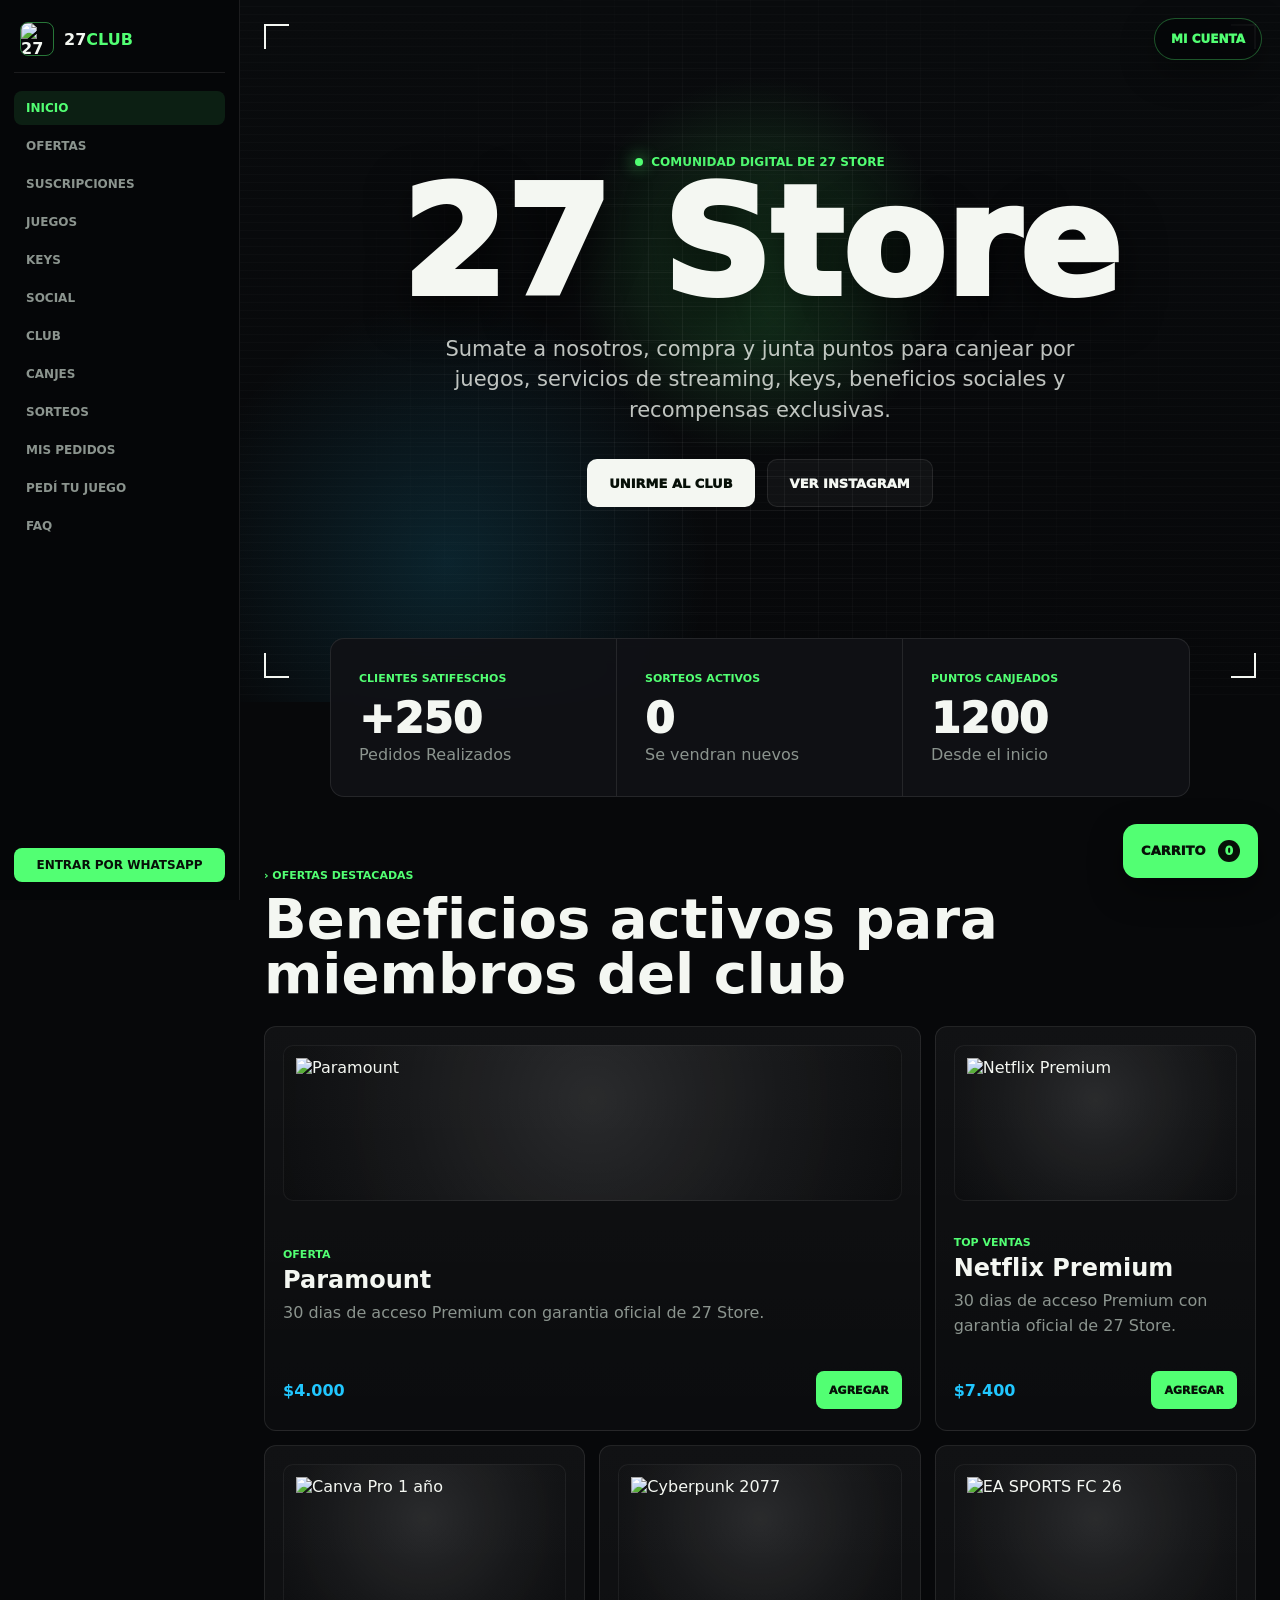
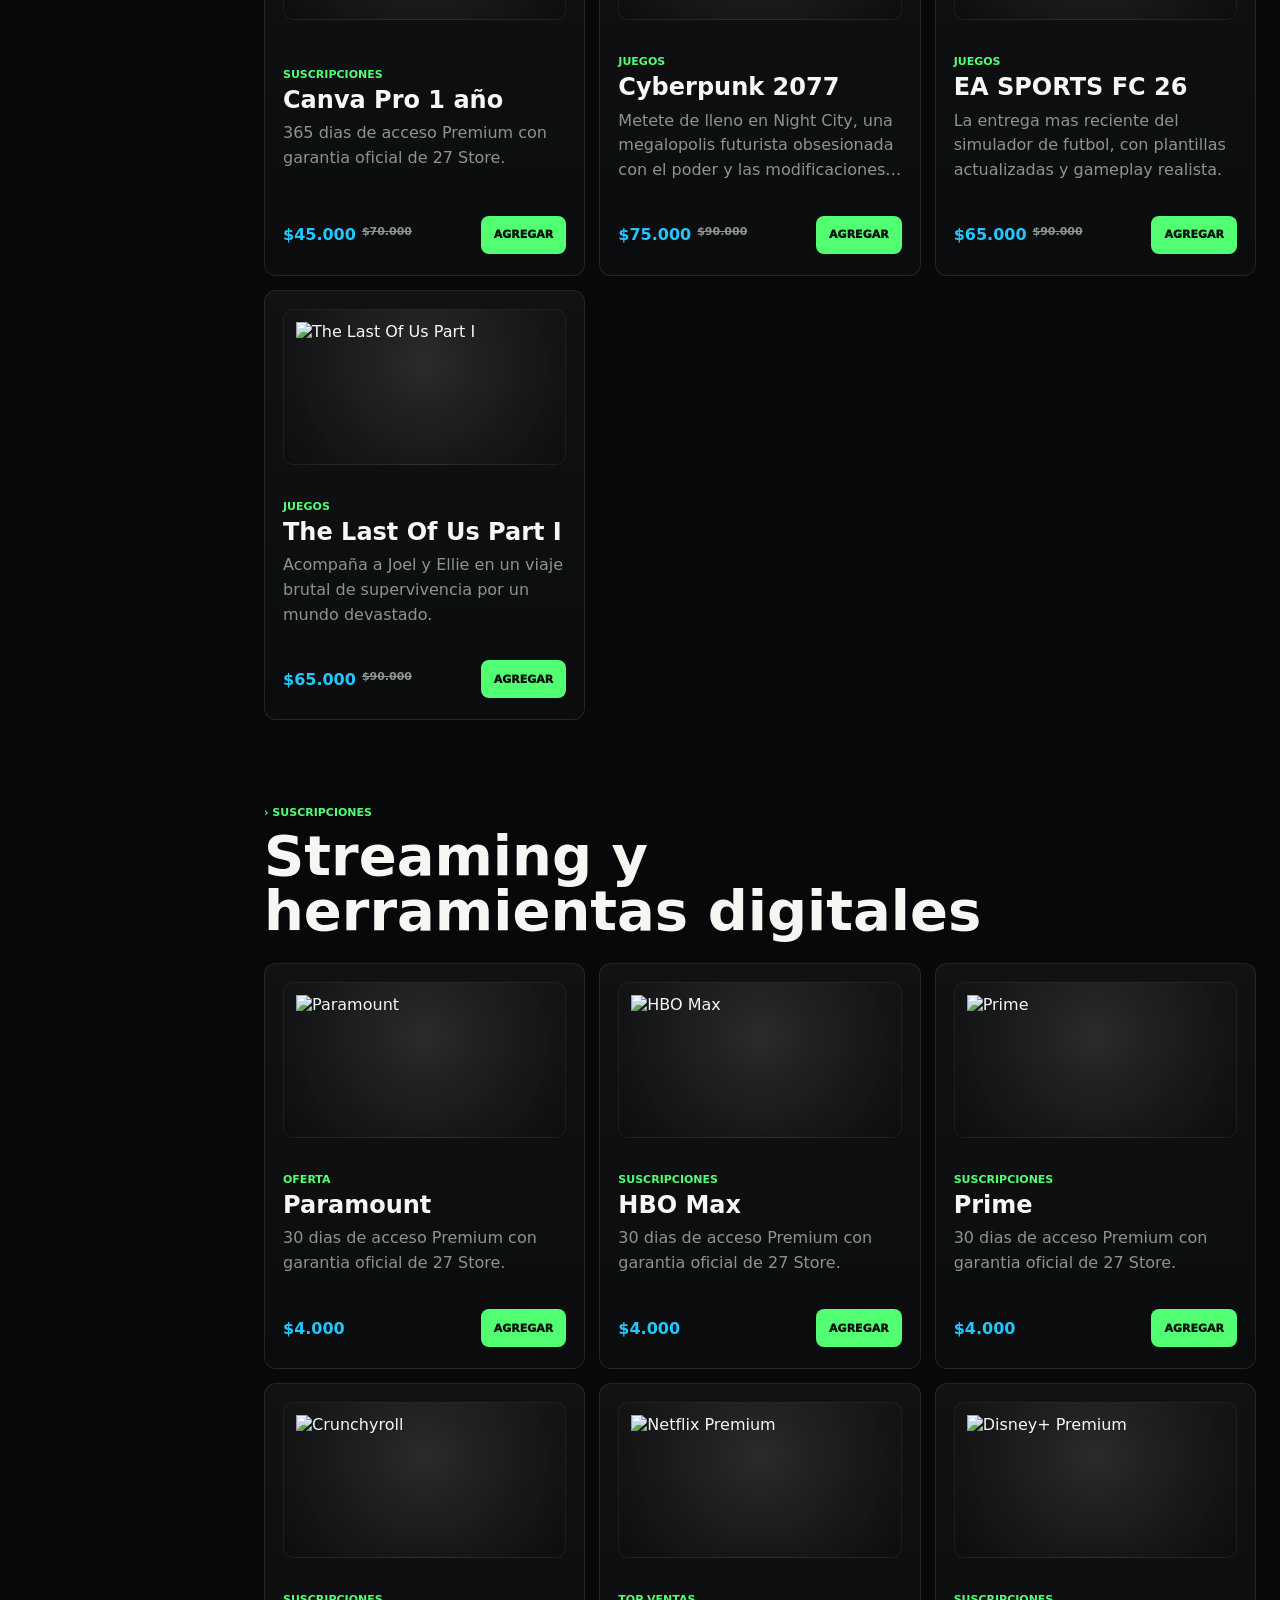
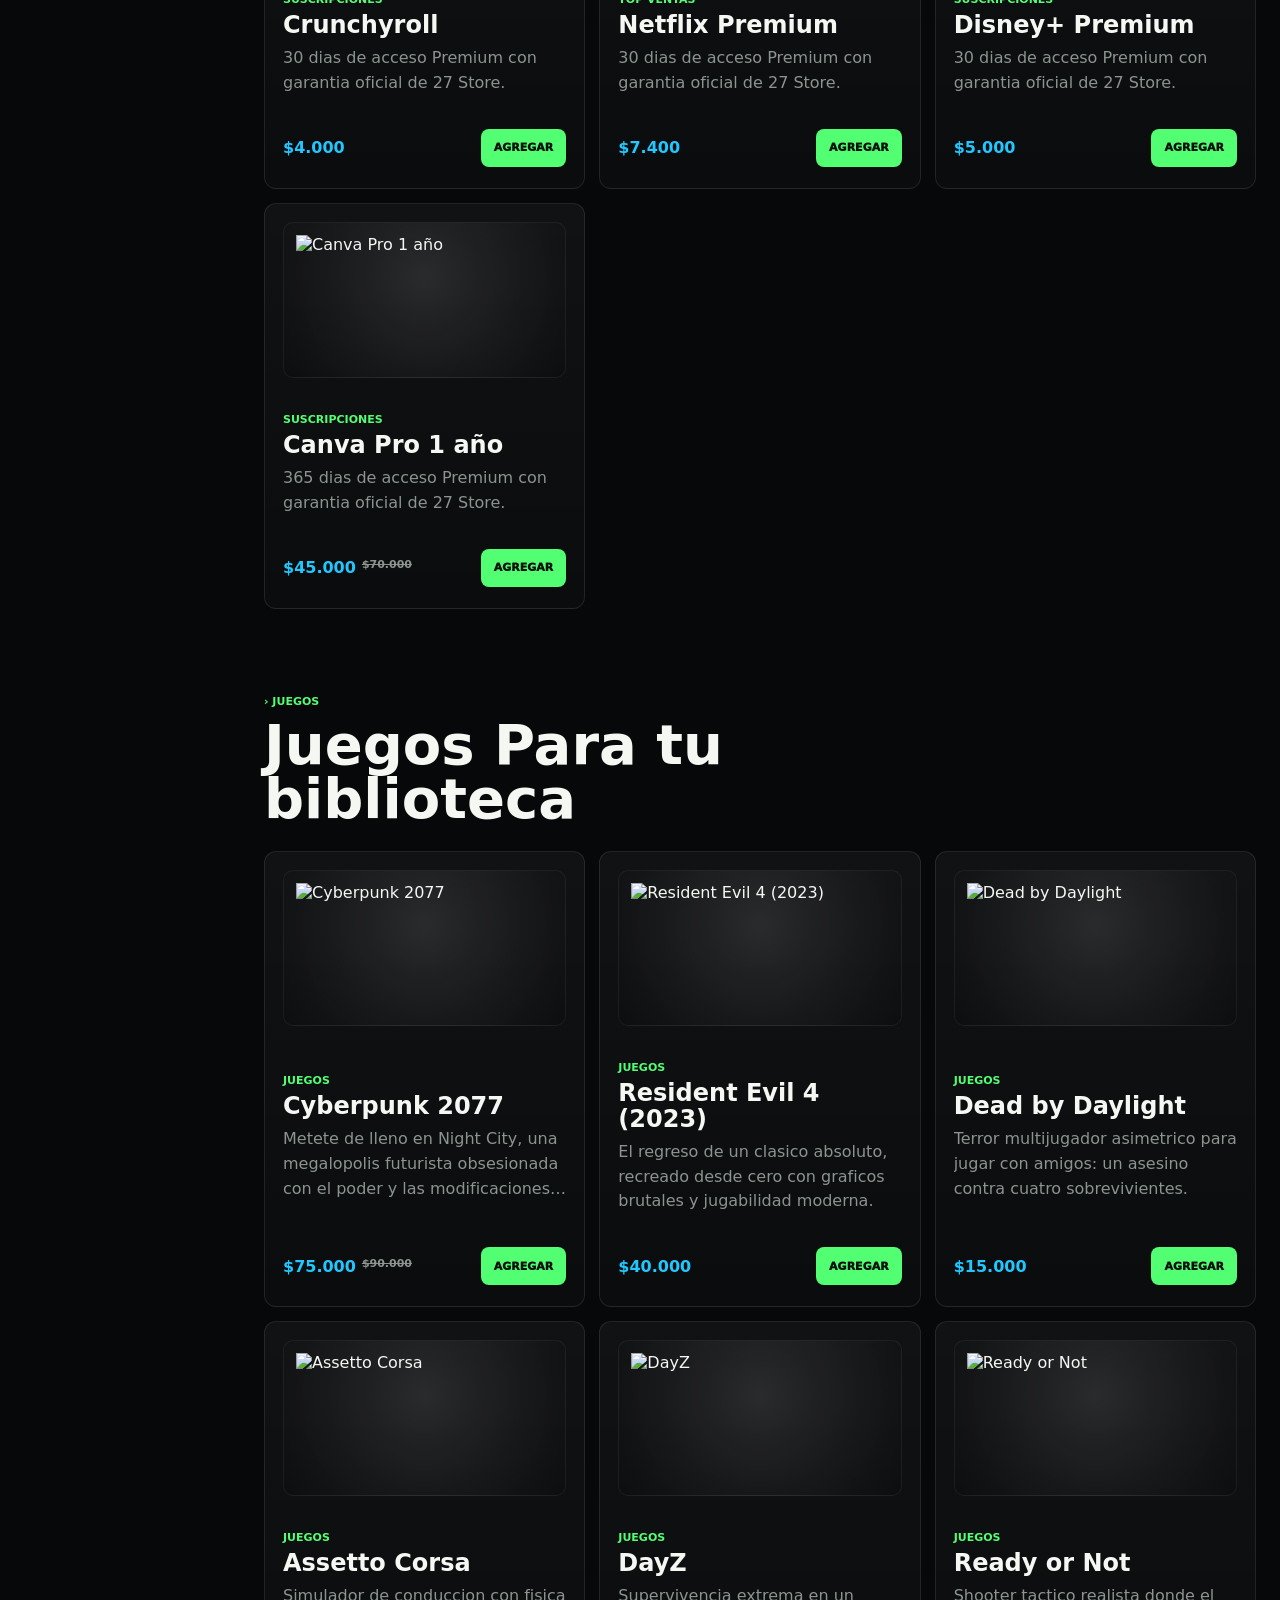
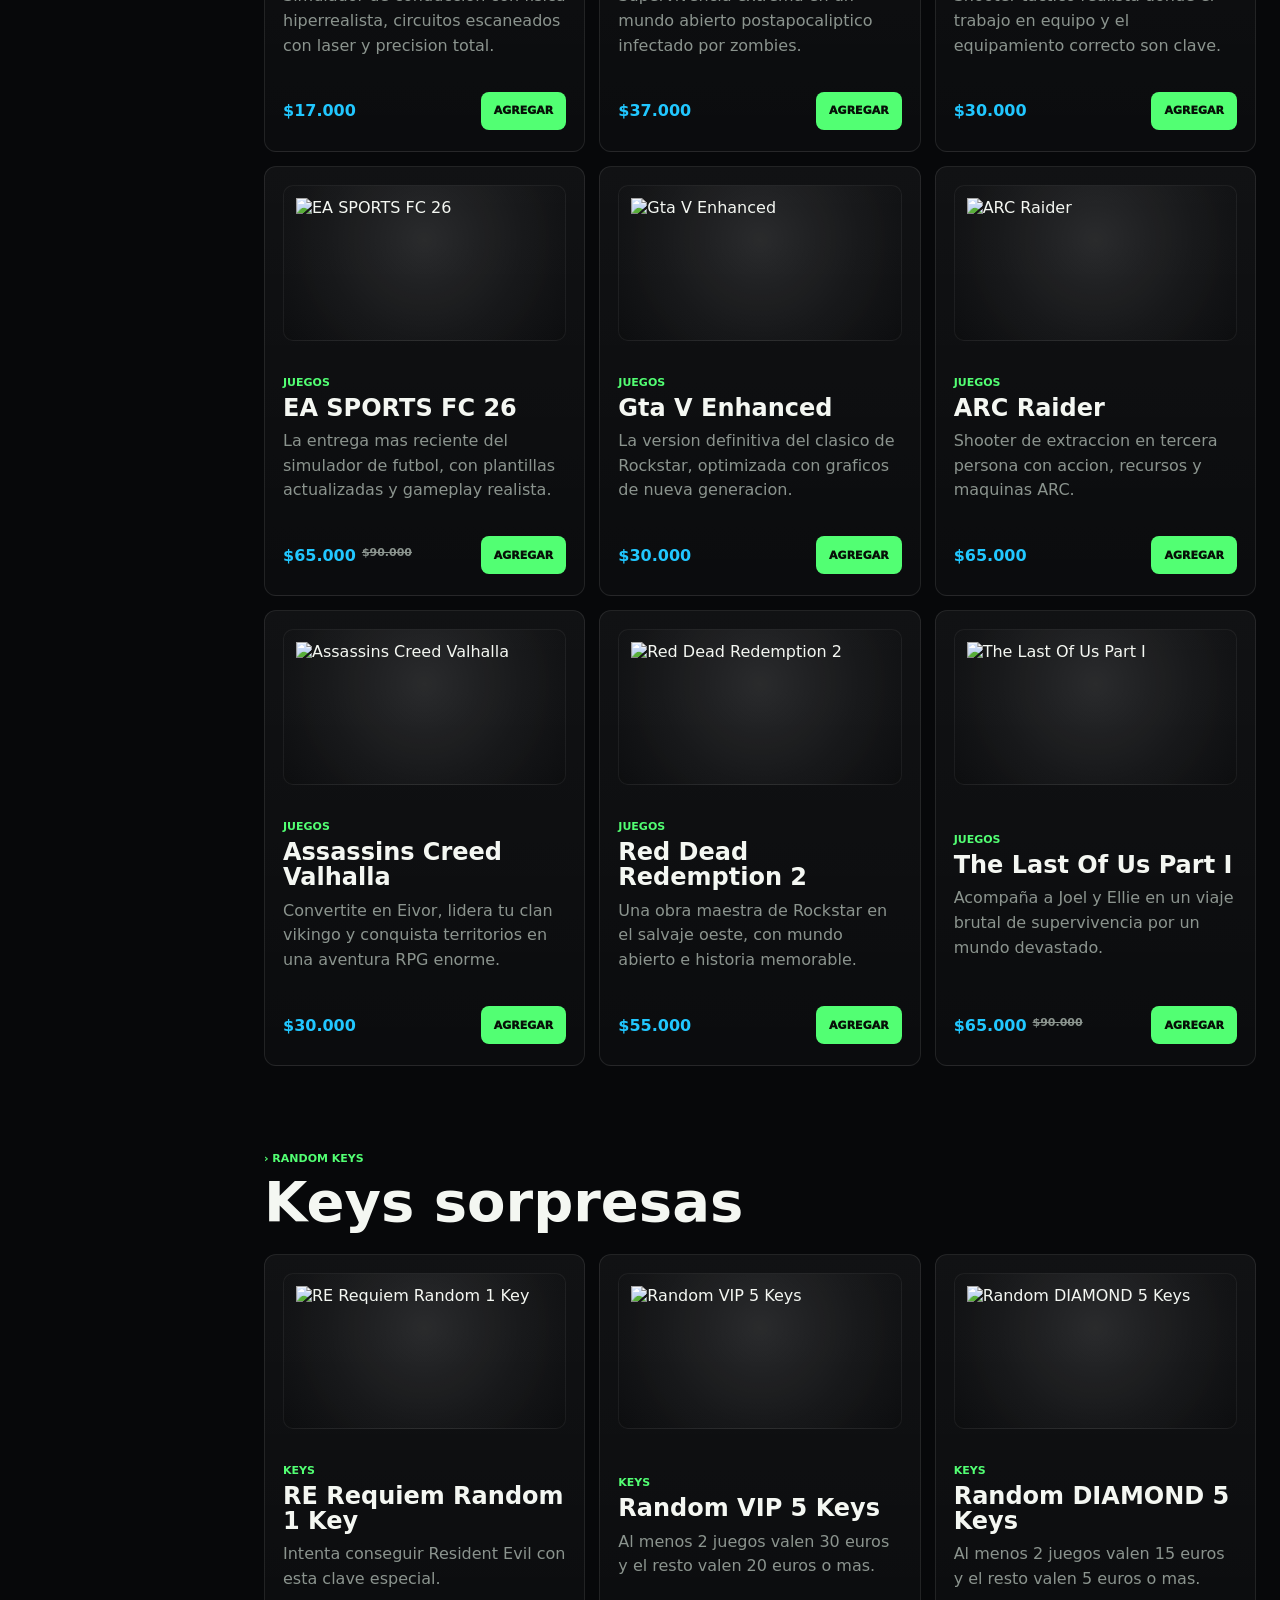
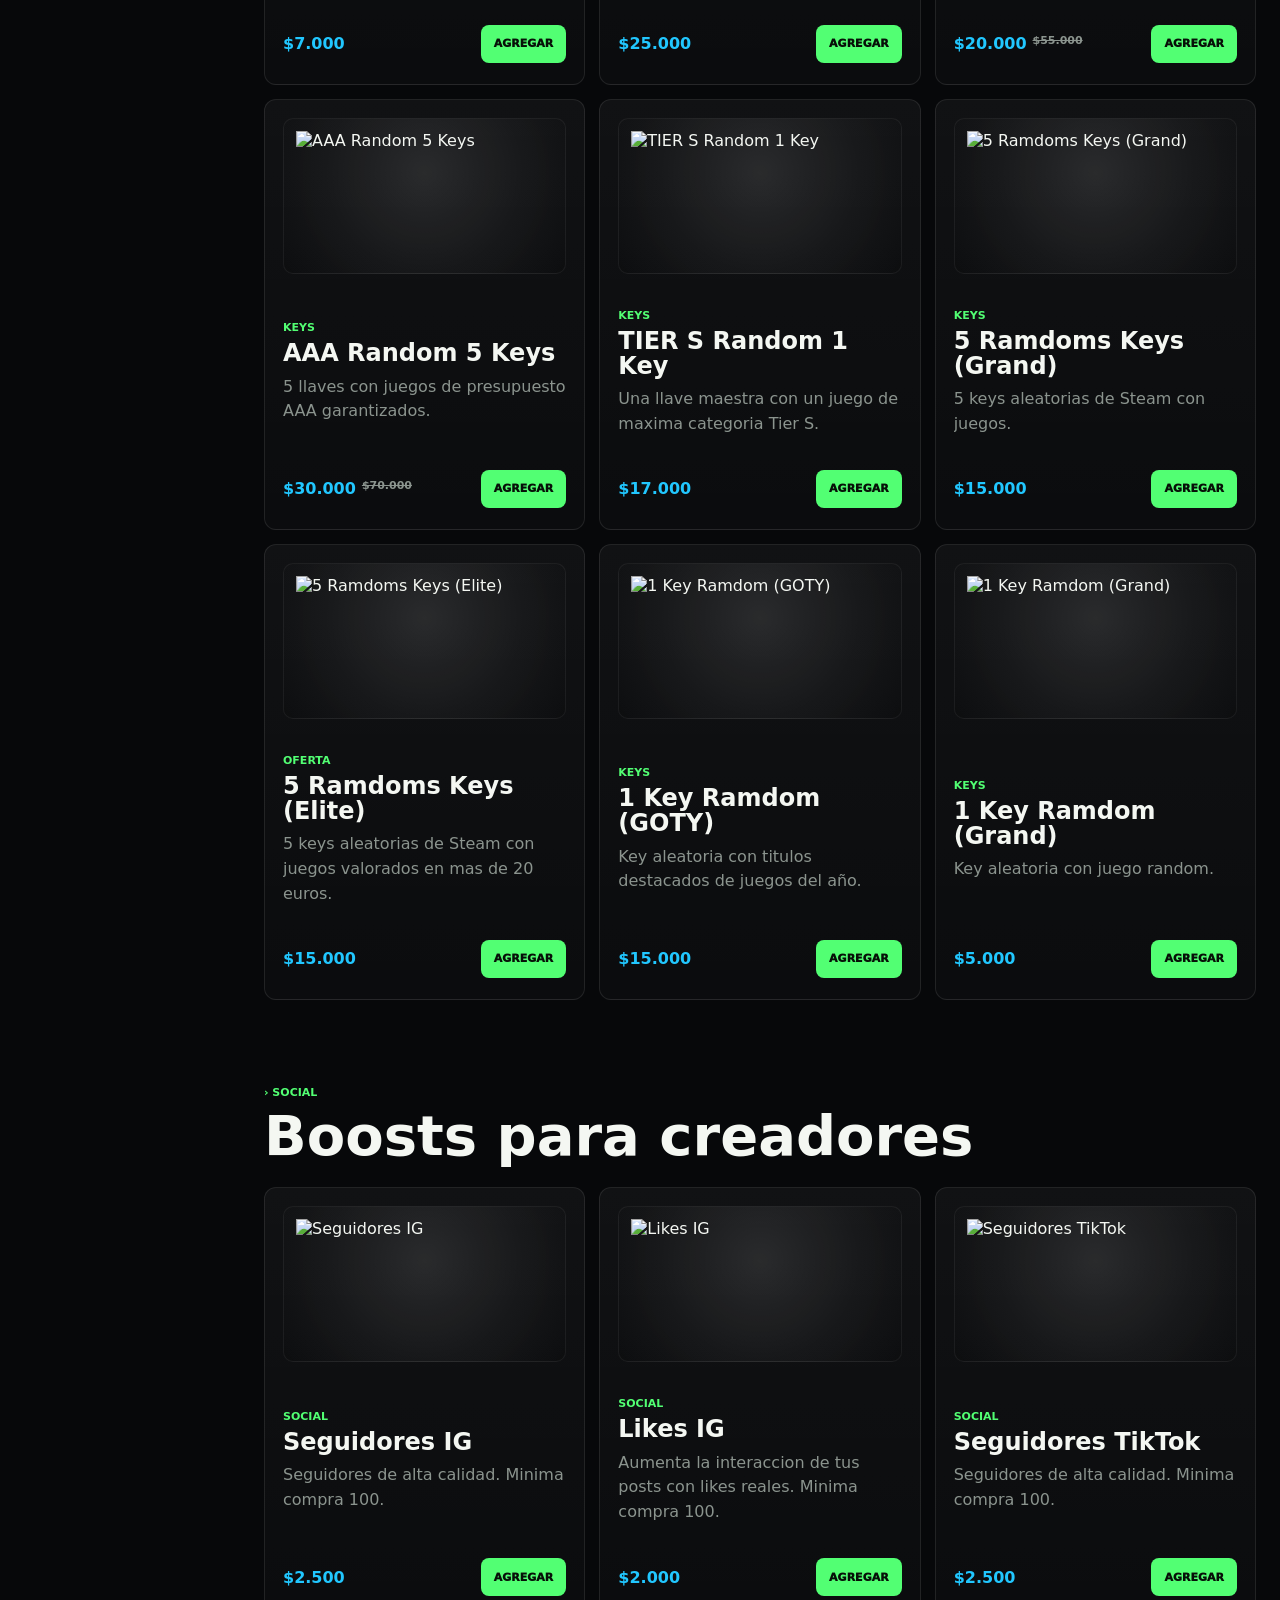
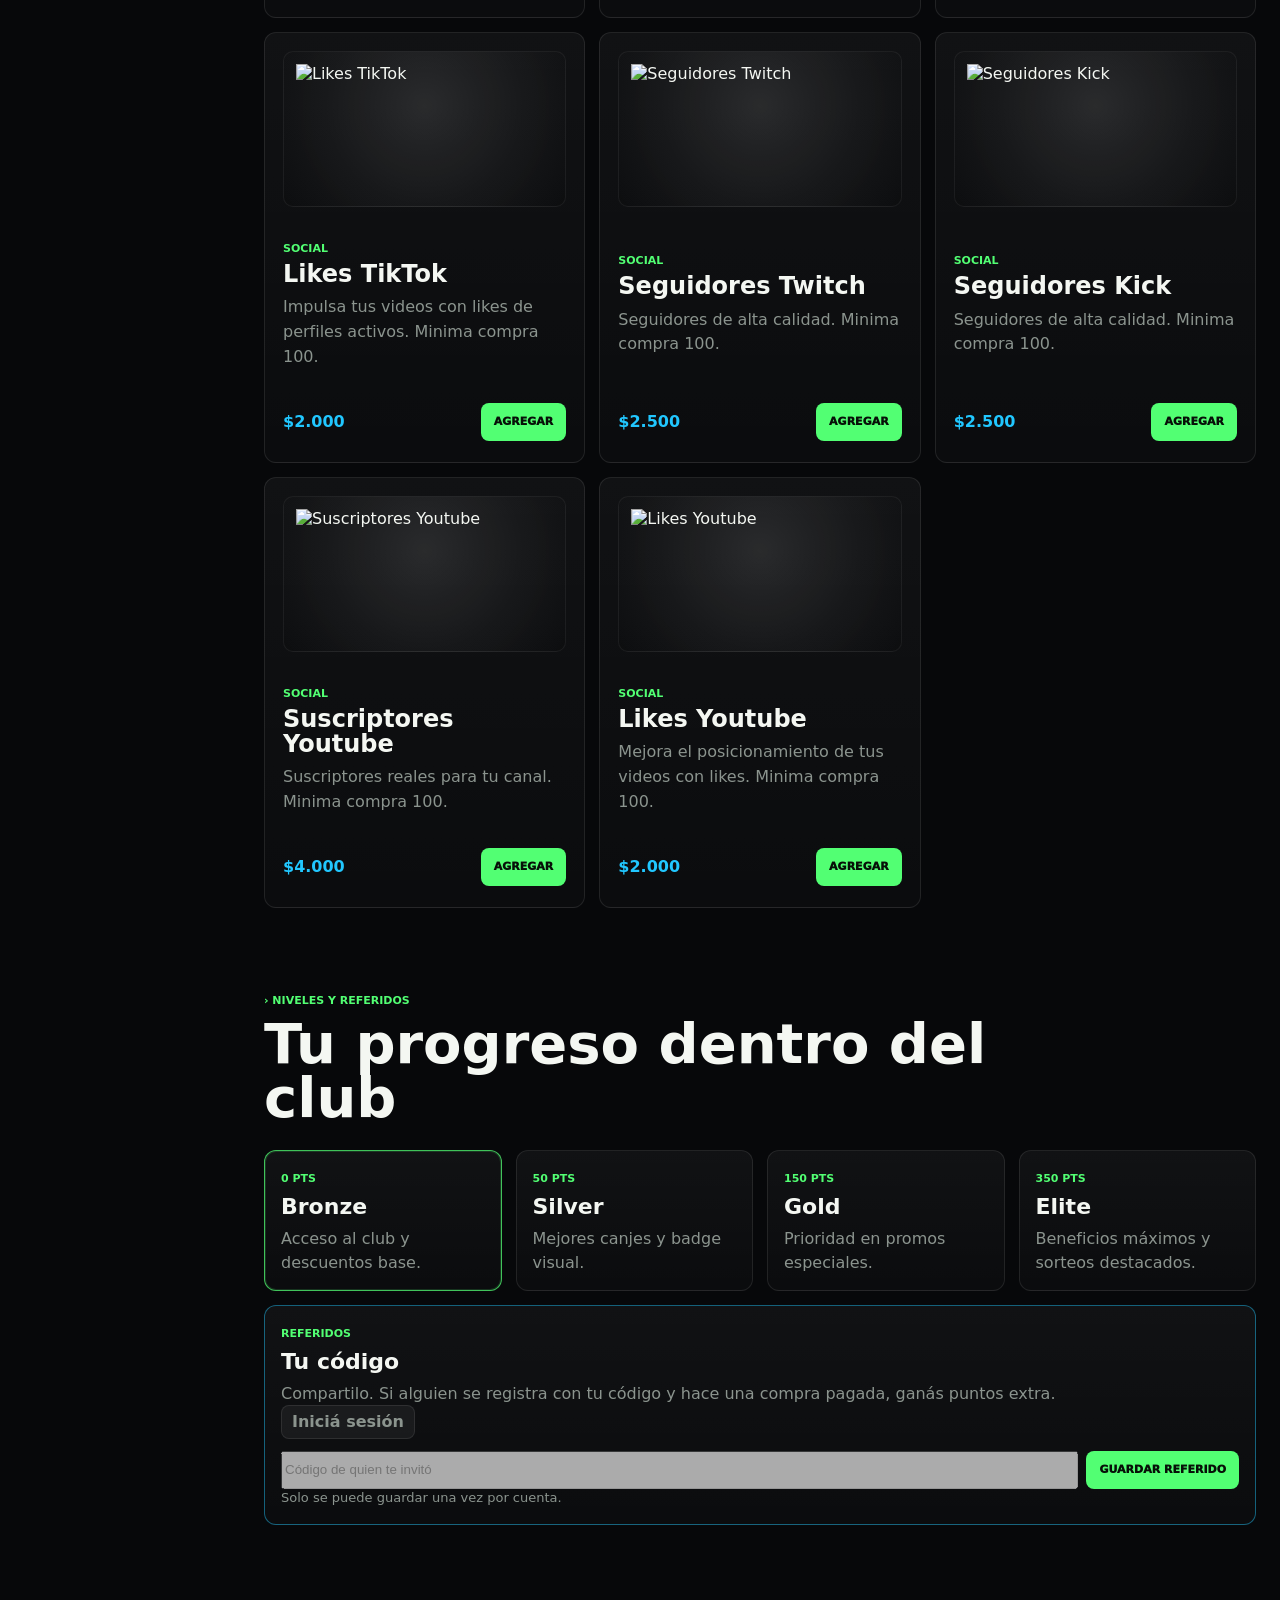
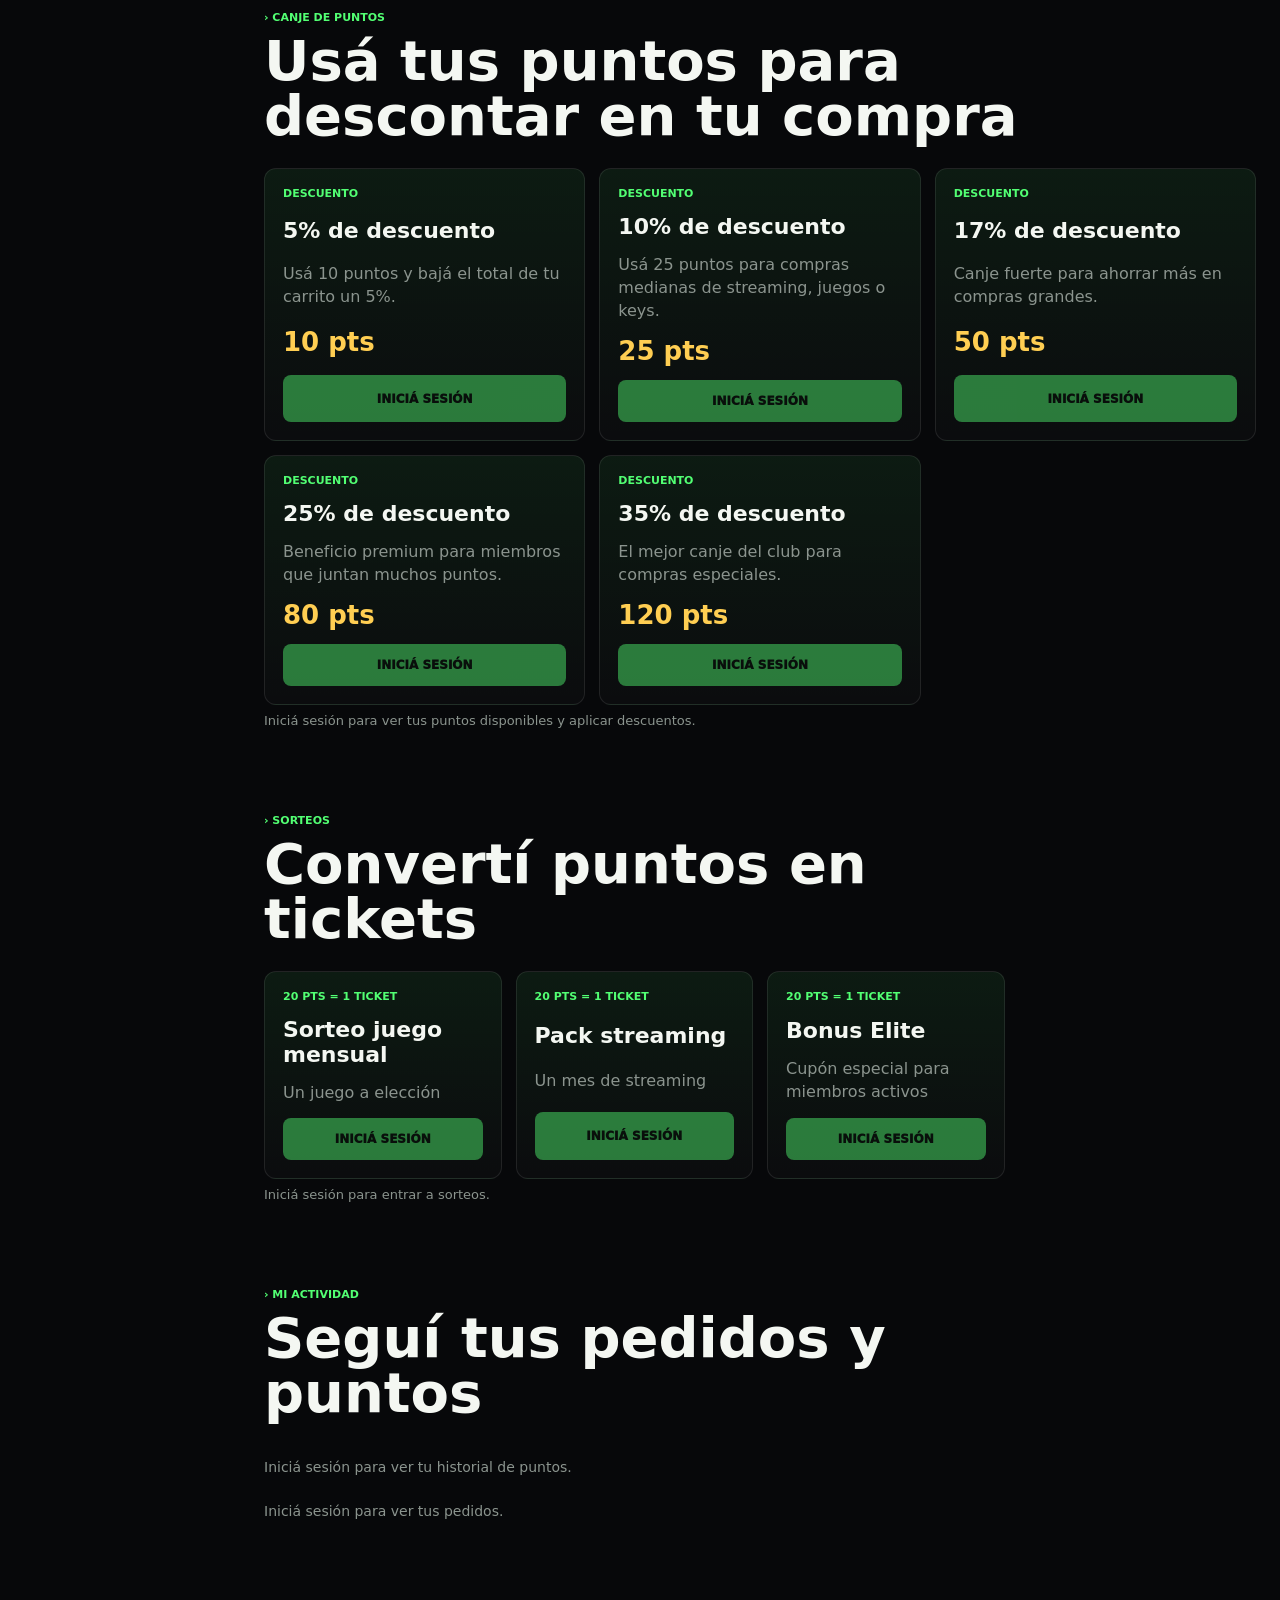
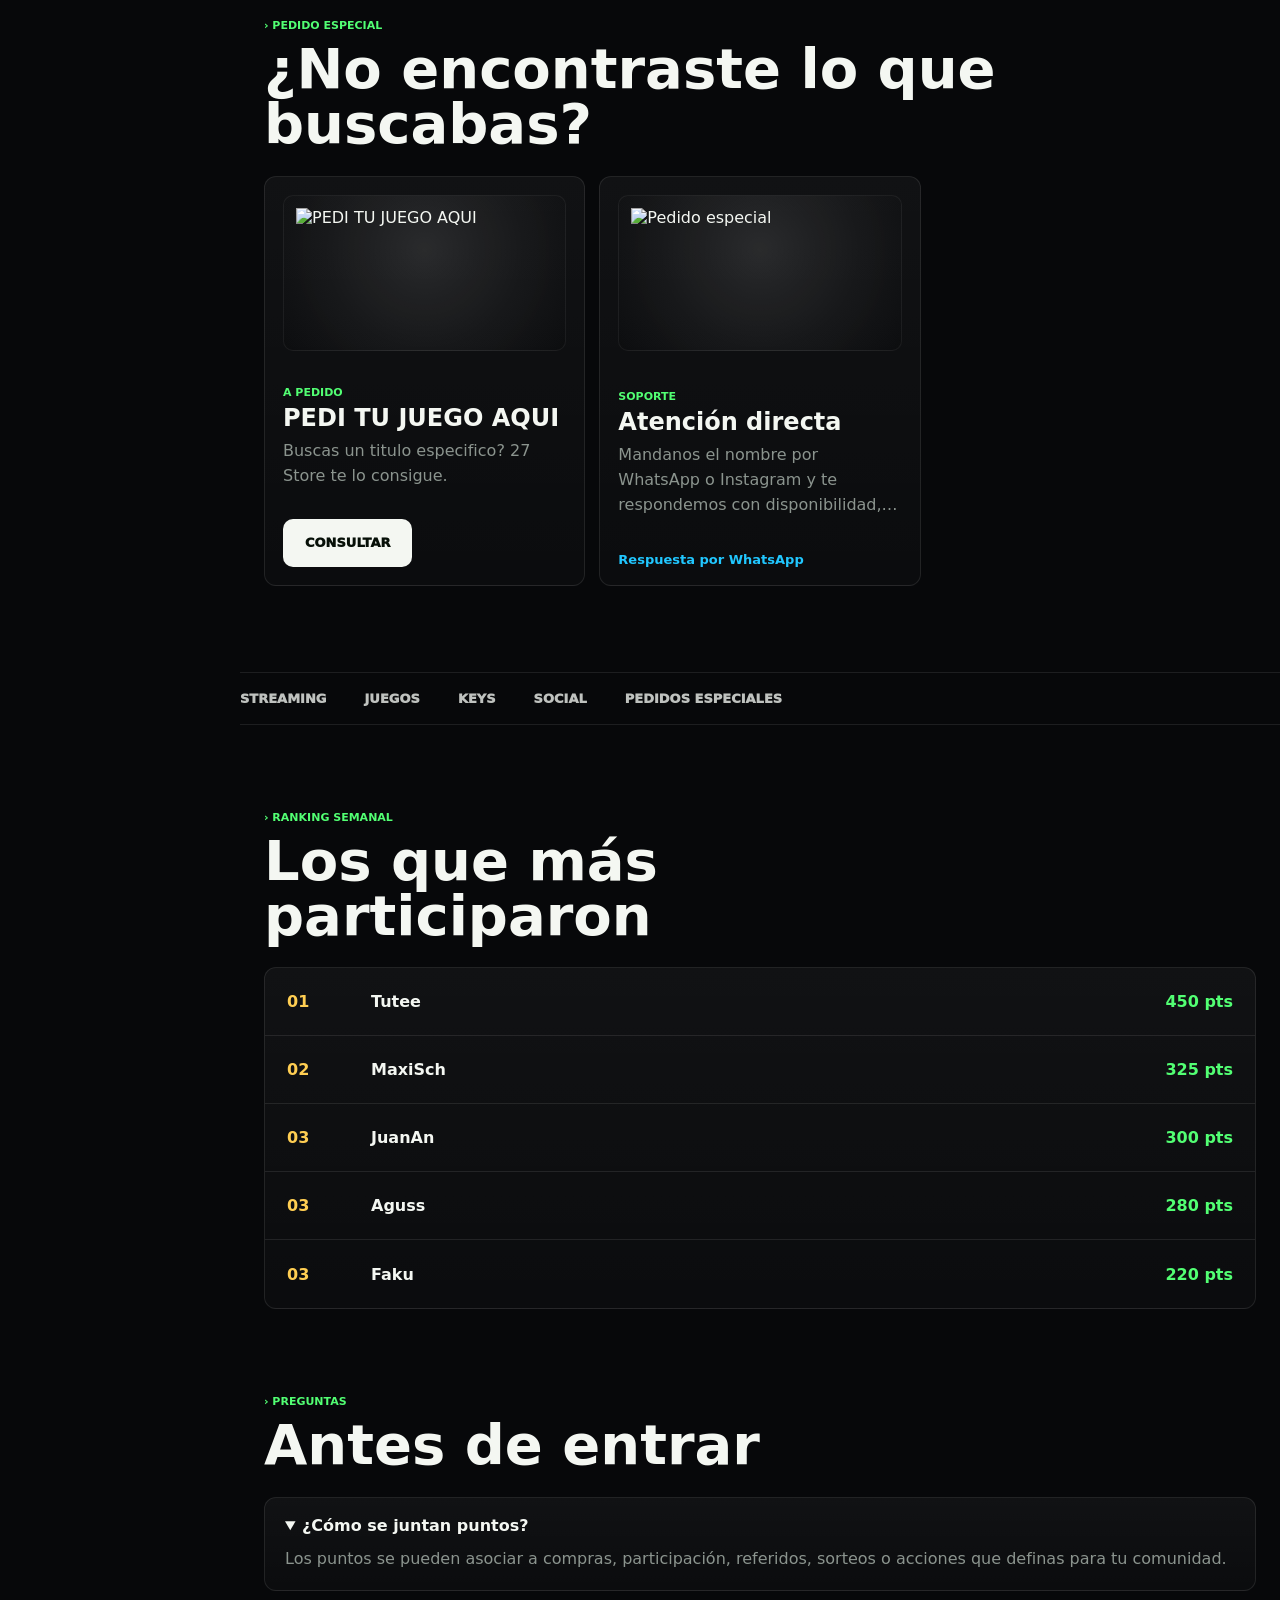
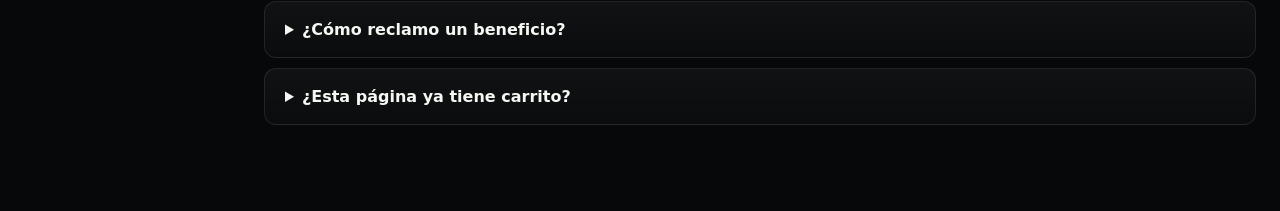
==== index.html @ c3f25a71 "Update index.html" ====
<!DOCTYPE html>
<html lang="es">
<head>
  <meta charset="UTF-8">
  <meta name="viewport" content="width=device-width, initial-scale=1.0">
  <title>27 Store Club</title>
  <link rel="preconnect" href="https://27sttore.netlify.app">
  <style>
    :root{--bg:#07080a;--line:rgba(255,255,255,.09);--text:#f4f7f2;--muted:#8b948e;--accent:#52ff73;--blue:#21c7ff;--warn:#ffce52}
    [hidden]{display:none!important}
    *{box-sizing:border-box}html{scroll-behavior:smooth}body{margin:0;min-height:100vh;background:var(--bg);color:var(--text);font-family:Inter,ui-sans-serif,system-ui,-apple-system,BlinkMacSystemFont,"Segoe UI",sans-serif;overflow-x:hidden}a{color:inherit;text-decoration:none}img{max-width:100%;display:block}.side-nav{position:fixed;inset:0 auto 0 0;z-index:20;width:240px;display:flex;flex-direction:column;gap:18px;border-right:1px solid var(--line);background:#050608;padding:18px 14px}.brand{display:flex;align-items:center;gap:10px;padding:4px 6px 16px;border-bottom:1px solid var(--line);font-weight:900;text-transform:uppercase}.brand img{width:34px;height:34px;border-radius:8px;border:1px solid rgba(82,255,115,.45);object-fit:cover}.brand span span,h1 span,.eyebrow,.stats span,.section-title span,.tag{color:var(--accent)}.side-nav nav{display:grid;gap:4px}.side-nav nav a,.side-cta{border-radius:8px;padding:10px 12px;color:var(--muted);font-size:12px;font-weight:800;text-transform:uppercase}.side-nav nav a:hover{background:rgba(255,255,255,.045);color:var(--text)}.side-nav nav a.active{background:rgba(82,255,115,.1);color:var(--accent)}.side-cta{margin-top:auto;text-align:center;color:#071008;background:var(--accent)}main{margin-left:240px}.hero{position:relative;min-height:78vh;display:flex;align-items:center;justify-content:center;overflow:hidden;padding:72px 24px 116px;text-align:center;background:radial-gradient(circle at 50% 38%,rgba(82,255,115,.2),transparent 28%),radial-gradient(circle at 20% 80%,rgba(33,199,255,.14),transparent 26%),linear-gradient(180deg,#090b0d 0%,#07080a 100%)}.hero:before{content:"";position:absolute;inset:0;background:url("https://images.unsplash.com/photo-1542751371-adc38448a05e?q=80&w=1800&auto=format&fit=crop") center/cover;opacity:.16;filter:saturate(1.25) contrast(1.15)}.hero-grid{position:absolute;inset:0;background-image:linear-gradient(rgba(255,255,255,.07) 1px,transparent 1px),linear-gradient(90deg,rgba(255,255,255,.07) 1px,transparent 1px);background-size:34px 34px;mask-image:radial-gradient(circle at center,#000 0,transparent 70%)}.scanlines{position:absolute;inset:0;background:repeating-linear-gradient(0deg,transparent 0 7px,rgba(255,255,255,.035) 8px);pointer-events:none}.corner{position:absolute;width:25px;height:25px;border-color:rgba(82,255,115,.7)}.top-left{top:24px;left:24px;border-top:2px solid;border-left:2px solid}.top-right{top:24px;right:24px;border-top:2px solid;border-right:2px solid}.bottom-left{bottom:24px;left:24px;border-bottom:2px solid;border-left:2px solid}.bottom-right{bottom:24px;right:24px;border-bottom:2px solid;border-right:2px solid}.hero-content{position:relative;z-index:1;max-width:820px}.eyebrow{display:inline-flex;align-items:center;gap:8px;margin:0 0 14px;font-size:12px;font-weight:900;text-transform:uppercase}.eyebrow span{width:8px;height:8px;border-radius:50%;background:var(--accent);box-shadow:0 0 16px var(--accent)}h1{margin:0;font-size:clamp(64px,12vw,150px);line-height:.82;font-weight:1000;text-shadow:0 14px 45px rgba(0,0,0,.65)}h1 span{font-size:.36em;vertical-align:top}.hero-copy{max-width:680px;margin:28px auto 0;color:rgba(244,247,242,.78);font-size:clamp(16px,2vw,21px);line-height:1.45}.hero-actions{display:flex;justify-content:center;gap:12px;margin-top:34px;flex-wrap:wrap}.btn{display:inline-flex;align-items:center;justify-content:center;min-height:48px;border-radius:10px;padding:0 22px;font-size:13px;font-weight:950;text-transform:uppercase}.btn.primary{background:var(--text);color:#071008}.btn.ghost{border:1px solid var(--line);background:rgba(255,255,255,.04)}.stats{width:min(860px,calc(100% - 40px));margin:-64px auto 72px;position:relative;z-index:2;display:grid;grid-template-columns:repeat(3,1fr);overflow:hidden;border:1px solid var(--line);border-radius:14px;background:rgba(16,18,22,.94);backdrop-filter:blur(16px)}.stats article{padding:28px;border-right:1px solid var(--line)}.stats article:last-child{border-right:0}.stats span,.section-title span,.tag{font-size:11px;font-weight:900;text-transform:uppercase}.stats strong{display:block;margin-top:8px;font-size:42px;font-weight:1000}.stats p,.category-card p,details p{margin:0;color:var(--muted);line-height:1.55}.section{width:min(1080px,calc(100% - 48px));margin:0 auto 86px;scroll-margin-top:30px}.section-title{display:grid;gap:10px;margin-bottom:24px}.section-title h2{margin:0;max-width:760px;font-size:clamp(30px,5vw,56px);line-height:.98}.category-grid{display:grid;grid-template-columns:repeat(3,1fr);gap:14px}.category-card{min-height:230px;display:flex;flex-direction:column;justify-content:space-between;border:1px solid var(--line);border-radius:12px;padding:18px;background:linear-gradient(180deg,rgba(255,255,255,.045),rgba(255,255,255,.018));overflow:hidden}.category-card.wide{grid-column:span 2}.category-card img{width:100%;height:130px;object-fit:contain;border-radius:10px;margin-bottom:16px;background:rgba(255,255,255,.04)}.category-card h3{margin:6px 0 8px;font-size:24px}.category-card strong{display:inline-flex;width:max-content;margin-top:16px;color:var(--blue);font-size:13px;font-weight:900}.offer-card{min-height:360px;background:linear-gradient(180deg,rgba(7,8,10,.05),rgba(7,8,10,.92)),url("https://27sttore.netlify.app/images/S4.png") center/contain no-repeat,#151820}.ticker-section{overflow:hidden;border-block:1px solid var(--line);margin-bottom:86px}.ticker{display:flex;gap:38px;width:max-content;padding:18px 0;animation:ticker 18s linear infinite}.ticker span{color:rgba(244,247,242,.78);font-size:13px;font-weight:1000;text-transform:uppercase}@keyframes ticker{to{transform:translateX(-35%)}}.leaderboard{border:1px solid var(--line);border-radius:12px;overflow:hidden;background:linear-gradient(180deg,rgba(255,255,255,.045),rgba(255,255,255,.018))}.leaderboard div{display:grid;grid-template-columns:70px 1fr auto;gap:14px;align-items:center;min-height:68px;padding:0 22px;border-bottom:1px solid var(--line)}.leaderboard div:last-child{border-bottom:0}.leaderboard strong{color:var(--warn)}.leaderboard span{font-weight:900}.leaderboard em{color:var(--accent);font-style:normal;font-weight:800}details{border:1px solid var(--line);border-radius:12px;margin-bottom:10px;padding:18px 20px;background:linear-gradient(180deg,rgba(255,255,255,.045),rgba(255,255,255,.018))}summary{cursor:pointer;font-weight:900}details p{padding-top:12px}.bottom-nav{display:none}@media (max-width:860px){.side-nav{display:none}main{margin-left:0;padding-bottom:74px}.hero{min-height:70vh;padding-top:52px}.stats,.category-grid{grid-template-columns:1fr}.stats article{border-right:0;border-bottom:1px solid var(--line);padding:22px}.stats article:last-child{border-bottom:0}.category-card.wide{grid-column:auto}.leaderboard div{grid-template-columns:1fr}.bottom-nav{position:fixed;inset:auto 0 0;z-index:30;display:grid;grid-template-columns:repeat(4,1fr);border-top:1px solid var(--line);background:rgba(5,6,8,.94);backdrop-filter:blur(14px)}.bottom-nav a{min-height:58px;display:grid;place-items:center;color:var(--muted);font-size:11px;font-weight:900;text-transform:uppercase}.bottom-nav a:last-child{color:var(--accent)}}@media (max-width:520px){.section{width:min(100% - 28px,1080px);margin-bottom:64px}.hero-actions{display:grid}.stats{width:calc(100% - 28px)}h1{font-size:68px}.category-card img{height:112px}}
    .product-actions{display:flex;align-items:center;justify-content:space-between;gap:10px;margin-top:16px}.product-actions strong{margin-top:0}.product-actions small{margin-left:6px;color:var(--muted);font-size:11px;text-decoration:line-through}.cart-add,.cart-open,.cart-close,.qty-btn,.remove-btn,.checkout-btn,.account-btn,.admin-btn{border:0;cursor:pointer;font:inherit}.cart-add,.account-btn,.admin-btn{min-height:38px;border-radius:8px;padding:0 13px;background:var(--accent);color:#071008;font-size:11px;font-weight:950;text-transform:uppercase}.account-box{position:fixed;top:18px;right:18px;z-index:45;width:min(360px,calc(100% - 36px));border:1px solid var(--line);border-radius:14px;background:rgba(5,6,8,.92);backdrop-filter:blur(14px);padding:14px;box-shadow:0 12px 34px rgba(0,0,0,.35)}.account-row{display:flex;align-items:center;justify-content:space-between;gap:10px}.account-info strong{display:block;font-size:13px}.account-info span{display:block;color:var(--muted);font-size:12px;margin-top:2px}.account-form{display:grid;grid-template-columns:1fr;gap:8px;margin-top:12px}.account-form input{min-height:40px;border:1px solid var(--line);border-radius:8px;background:rgba(255,255,255,.06);color:var(--text);padding:0 10px}.account-actions{display:grid;grid-template-columns:1fr 1fr;gap:8px}.account-note{margin:10px 0 0;color:var(--muted);font-size:12px;line-height:1.4}.admin-panel{display:none;width:min(1080px,calc(100% - 48px));margin:0 auto 86px;border:1px solid var(--line);border-radius:14px;background:rgba(16,18,22,.94);padding:18px}.admin-panel.open{display:block}.admin-panel h2{margin:0 0 12px}.admin-list{display:grid;gap:10px}.admin-order{display:grid;gap:8px;border:1px solid var(--line);border-radius:12px;padding:12px;background:rgba(255,255,255,.035)}.admin-order p{margin:0;color:var(--muted);font-size:13px}.admin-order-actions{display:flex;gap:8px;flex-wrap:wrap}.admin-btn.reject{background:#ff7a7a;color:#170707}.cart-open{position:fixed;right:22px;bottom:22px;z-index:40;min-height:54px;border-radius:14px;padding:0 18px;background:var(--accent);color:#071008;font-size:13px;font-weight:1000;text-transform:uppercase;box-shadow:0 12px 34px rgba(0,0,0,.42)}.cart-count{display:inline-grid;place-items:center;min-width:22px;height:22px;margin-left:8px;border-radius:999px;background:#071008;color:var(--accent);font-size:12px}.cart-modal{position:fixed;inset:0;z-index:60;display:none;align-items:center;justify-content:center;padding:18px;background:rgba(0,0,0,.72);backdrop-filter:blur(12px)}.cart-modal.open{display:flex}.cart-panel{width:min(520px,100%);max-height:88vh;display:flex;flex-direction:column;border:1px solid var(--line);border-radius:16px;background:#0c0e12;box-shadow:0 30px 80px rgba(0,0,0,.55);overflow:hidden}.cart-head{display:flex;align-items:center;justify-content:space-between;gap:12px;padding:18px 20px;border-bottom:1px solid var(--line)}.cart-head h2{margin:0;font-size:24px}.cart-close{width:36px;height:36px;border-radius:8px;background:rgba(255,255,255,.06);color:var(--text);font-size:24px}.cart-items{display:grid;gap:10px;padding:16px 20px;overflow:auto}.cart-empty{color:var(--muted);font-size:14px}.cart-item{display:grid;grid-template-columns:1fr auto;gap:12px;align-items:center;border:1px solid var(--line);border-radius:12px;padding:12px;background:rgba(255,255,255,.035)}.cart-item h3{margin:0 0 4px;font-size:15px}.cart-item p{margin:0;color:var(--muted);font-size:12px}.qty-row{display:flex;align-items:center;gap:8px}.qty-btn,.remove-btn{border-radius:8px;background:rgba(255,255,255,.07);color:var(--text);font-weight:900}.qty-btn{width:30px;height:30px}.remove-btn{padding:7px 9px;color:#ff7a7a}.cart-foot{padding:18px 20px;border-top:1px solid var(--line);background:rgba(255,255,255,.035)}.cart-total{display:flex;align-items:center;justify-content:space-between;margin-bottom:14px;font-size:22px;font-weight:1000}.checkout-btn{width:100%;min-height:52px;border-radius:10px;background:var(--accent);color:#071008;font-size:14px;font-weight:1000;text-transform:uppercase}.checkout-btn:disabled{opacity:.45;cursor:not-allowed}@media (max-width:860px){.account-box{position:static;width:calc(100% - 28px);margin:14px auto 0}.cart-open{right:12px;bottom:72px}.product-actions{align-items:stretch;flex-direction:column}.cart-add{width:100%}.admin-panel{width:calc(100% - 28px)}}
    .category-card{position:relative;gap:14px;cursor:pointer;transition:transform 160ms ease,border-color 160ms ease,background 160ms ease}.category-card:hover{transform:translateY(-2px);border-color:rgba(82,255,115,.34);background:linear-gradient(180deg,rgba(255,255,255,.062),rgba(255,255,255,.025))}.category-card img{height:156px;object-fit:contain;padding:12px;background:radial-gradient(circle at 50% 35%,rgba(255,255,255,.11),rgba(255,255,255,.035) 58%,rgba(0,0,0,.12));border:1px solid rgba(255,255,255,.06)}.category-card h3{line-height:1.05}.category-card p{display:-webkit-box;-webkit-line-clamp:3;-webkit-box-orient:vertical;overflow:hidden}.product-actions{min-height:44px}.product-actions strong{font-size:16px;color:var(--blue)}.product-detail-modal{position:fixed;inset:0;z-index:70;display:none;align-items:center;justify-content:center;padding:18px;background:rgba(0,0,0,.74);backdrop-filter:blur(14px)}.product-detail-modal.open{display:flex}.product-detail-panel{width:min(860px,100%);max-height:90vh;display:grid;grid-template-columns:minmax(260px,.95fr) 1fr;border:1px solid var(--line);border-radius:16px;background:#0c0e12;box-shadow:0 30px 80px rgba(0,0,0,.58);overflow:hidden}.product-detail-media{min-height:420px;display:grid;place-items:center;background:radial-gradient(circle at 50% 35%,rgba(82,255,115,.12),rgba(33,199,255,.08) 42%,rgba(255,255,255,.035));padding:26px}.product-detail-media img{width:100%;max-height:360px;object-fit:contain}.product-detail-body{display:flex;flex-direction:column;gap:14px;padding:24px}.product-detail-body h2{margin:0;font-size:clamp(28px,4vw,44px);line-height:1}.product-detail-body p{margin:0;color:var(--muted);line-height:1.55}.product-detail-price{color:var(--blue);font-size:28px;font-weight:1000}.product-detail-actions{display:flex;gap:10px;flex-wrap:wrap;margin-top:auto}.product-detail-close{width:38px;height:38px;border:0;border-radius:8px;background:rgba(255,255,255,.07);color:var(--text);cursor:pointer;font:inherit;font-size:24px}.product-detail-top{display:flex;align-items:flex-start;justify-content:space-between;gap:12px}@media (max-width:860px){.category-card img{height:148px}.product-detail-panel{grid-template-columns:1fr;overflow:auto}.product-detail-media{min-height:260px}.product-detail-media img{max-height:230px}.product-detail-actions{display:grid}.product-detail-actions .cart-add,.product-detail-actions .btn{width:100%}}
    .reward-grid{display:grid;grid-template-columns:repeat(3,1fr);gap:14px}.reward-card{display:grid;gap:14px;border:1px solid var(--line);border-radius:12px;padding:18px;background:linear-gradient(180deg,rgba(82,255,115,.08),rgba(255,255,255,.018))}.reward-card h3{margin:0;font-size:22px}.reward-card p{margin:0;color:var(--muted);line-height:1.45}.reward-card strong{color:var(--warn);font-size:26px}.reward-btn{min-height:42px;border:0;border-radius:8px;background:var(--accent);color:#071008;cursor:pointer;font:inherit;font-size:12px;font-weight:950;text-transform:uppercase}.reward-btn:disabled{opacity:.45;cursor:not-allowed}.admin-subtitle{margin:16px 0 8px;color:var(--accent);font-size:12px;text-transform:uppercase}.redeem-status{margin-top:8px;color:var(--muted);font-size:13px}@media (max-width:860px){.reward-grid{grid-template-columns:1fr}}
    .club-grid,.draw-grid{display:grid;grid-template-columns:repeat(4,1fr);gap:14px}.club-card,.receipt-card{border:1px solid var(--line);border-radius:12px;padding:16px;background:linear-gradient(180deg,rgba(255,255,255,.045),rgba(255,255,255,.018))}.club-card.active{border-color:rgba(82,255,115,.75);box-shadow:0 0 0 1px rgba(82,255,115,.16) inset}.club-card h3,.receipt-card h3{margin:8px 0;font-size:22px}.club-card p,.receipt-card p{margin:0;color:var(--muted);line-height:1.45}.code-pill{display:inline-flex;align-items:center;min-height:34px;border:1px solid var(--line);border-radius:8px;padding:0 10px;background:rgba(255,255,255,.05);font-weight:900}.cart-tools{display:grid;gap:8px;margin-bottom:12px}.cart-tools-row{display:grid;grid-template-columns:1fr auto;gap:8px}.cart-tools input,.admin-field input,.admin-field select{min-height:40px;border:1px solid var(--line);border-radius:8px;background:rgba(255,255,255,.06);color:var(--text);padding:0 10px}.admin-grid{display:grid;grid-template-columns:repeat(2,1fr);gap:14px;margin-top:14px}.admin-tool{display:grid;gap:10px;border:1px solid var(--line);border-radius:12px;padding:12px;background:rgba(255,255,255,.035)}.admin-field{display:grid;gap:6px}.admin-field label{color:var(--muted);font-size:12px;font-weight:800;text-transform:uppercase}.status-select{min-height:36px;border:1px solid var(--line);border-radius:8px;background:#101216;color:var(--text);padding:0 8px}.receipt-card{margin-top:14px;border-color:rgba(33,199,255,.45)}@media (max-width:860px){.club-grid,.draw-grid,.admin-grid,.cart-tools-row{grid-template-columns:1fr}}
    @media (max-width:860px){.category-grid{grid-template-columns:repeat(2,minmax(0,1fr));gap:10px}.category-card{min-height:0;padding:12px;border-radius:10px}.category-card.wide{grid-column:auto}.category-card img{height:118px;margin-bottom:4px;padding:8px;border-radius:8px}.category-card h3{margin:4px 0 6px;font-size:17px;line-height:1.08}.category-card p{font-size:12px;line-height:1.35;-webkit-line-clamp:2}.product-actions{min-height:0;gap:8px;margin-top:10px;align-items:stretch;flex-direction:column}.product-actions strong{font-size:14px;line-height:1.2}.product-actions small{display:block;margin:2px 0 0}.cart-add{width:100%;min-height:34px;padding:0 8px;font-size:10px}.section-title h2{font-size:clamp(28px,8vw,42px)}}@media (max-width:380px){.category-grid{gap:8px}.category-card{padding:10px}.category-card img{height:104px}.category-card h3{font-size:15px}.category-card p{font-size:11px}.cart-add{font-size:9px}}
    .account-toggle{position:fixed;top:18px;right:18px;z-index:46;min-height:42px;border:1px solid rgba(82,255,115,.32);border-radius:999px;background:rgba(5,6,8,.9);color:var(--accent);cursor:pointer;padding:0 16px;font:inherit;font-size:12px;font-weight:950;text-transform:uppercase;box-shadow:0 12px 34px rgba(0,0,0,.35);backdrop-filter:blur(14px)}.account-box{display:none}.account-box.open{display:block}.account-close{width:34px;height:34px;border:0;border-radius:8px;background:rgba(255,255,255,.06);color:var(--text);cursor:pointer;font:inherit;font-size:22px}.account-row{align-items:flex-start}.account-order-actions{display:flex;align-items:center;gap:8px}@media (max-width:860px){.account-toggle{top:12px;right:12px;min-height:38px;padding:0 12px}.account-box{position:fixed;top:60px;right:12px;width:min(360px,calc(100% - 24px));margin:0}.account-box.open{display:block}}
  </style>
</head>
<body>
  <button class="account-toggle" id="account-toggle" type="button" aria-expanded="false" aria-controls="account-box">Mi cuenta</button>
  <div class="account-box" id="account-box">
    <div class="account-row">
      <div class="account-info">
        <strong id="account-title">Mi cuenta</strong>
        <span id="account-status">Iniciá sesión para guardar pedidos y puntos.</span>
      </div>
      <div class="account-order-actions">
        <button class="account-btn" id="logout-btn" type="button" hidden>Salir</button>
        <button class="account-close" id="account-close" type="button" aria-label="Cerrar cuenta">&times;</button>
      </div>
    </div>
    <form class="account-form" id="auth-form">
      <input id="auth-email" type="email" placeholder="Email" autocomplete="email" required>
      <input id="auth-password" type="password" placeholder="Contraseña" autocomplete="current-password" required>
      <div class="account-actions">
        <button class="account-btn" type="submit" data-auth-action="login">Entrar</button>
        <button class="account-btn" type="submit" data-auth-action="signup">Crear cuenta</button>
      </div>
    </form>
    <p class="account-note" id="account-note">Cuando conectes la base de datos, los pedidos quedarán pendientes y vos podrás aprobarlos.</p>
  </div>

  <aside class="side-nav" aria-label="Navegacion principal">
    <a class="brand" href="#inicio" aria-label="27 Store Club">
      <img src="https://27sttore.netlify.app/images/0.png" alt="27 Store">
      <span>27<span>Club</span></span>
    </a>
    <nav>
      <a class="active" href="#inicio">Inicio</a>
      <a href="#ofertas">Ofertas</a>
      <a href="#suscripciones">Suscripciones</a>
      <a href="#juegos">Juegos</a>
      <a href="#keys">Keys</a>
      <a href="#social">Social</a>
      <a href="#club">Club</a>
      <a href="#canjes">Canjes</a>
      <a href="#sorteos">Sorteos</a>
      <a href="#mis-pedidos">Mis pedidos</a>
      <a href="#pedi-tu-juego">Pedí tu juego</a>
      <a href="#faq">FAQ</a>
    </nav>
    <a class="side-cta" href="https://wa.me/5493513743859" target="_blank" rel="noreferrer">Entrar por WhatsApp</a>
  </aside>

  <main>
    <section id="inicio" class="hero">
      <div class="hero-grid" aria-hidden="true"></div>
      <div class="scanlines" aria-hidden="true"></div>
      <div class="corner top-left" aria-hidden="true"></div>
      <div class="corner top-right" aria-hidden="true"></div>
      <div class="corner bottom-left" aria-hidden="true"></div>
      <div class="corner bottom-right" aria-hidden="true"></div>

      <div class="hero-content">
        <p class="eyebrow"><span></span> Comunidad digital de 27 Store</p>
        <h1>27 Store</h1>
        <p class="hero-copy">Sumate a nosotros, compra y junta puntos para canjear por juegos, servicios de streaming, keys, beneficios sociales y recompensas exclusivas.</p>
        <div class="hero-actions">
          <a class="btn primary" href="https://discord.gg/4fGnpyt9Me" target="_blank" rel="noreferrer">Unirme al club</a>
          <a class="btn ghost" href="https://www.instagram.com/27.sttore/" target="_blank" rel="noreferrer">Ver Instagram</a>
        </div>
      </div>
    </section>

    <section class="stats" aria-label="Resumen del club">
      <article>
        <span>Clientes Satifeschos</span>
        <strong>+250</strong>
        <p>Pedidos Realizados</p>
      </article>
      <article>
        <span>Sorteos Activos</span>
        <strong>0</strong>
        <p>Se vendran nuevos</p>
      </article>
      <article>
        <span>Puntos Canjeados</span>
        <strong>1200</strong>
        <p>Desde el inicio</p>
      </article>
    </section>

    <section id="ofertas" class="section">
      <div class="section-title">
        <span>› Ofertas destacadas</span>
        <h2>Beneficios activos para miembros del club</h2>
      </div>
      <div class="category-grid">
        <article class="category-card wide">
          <img src="https://27sttore.netlify.app/images/S1.png" alt="Paramount">
          <div>
            <span class="tag">OFERTA</span>
            <h3>Paramount</h3>
            <p>30 dias de acceso Premium con garantia oficial de 27 Store.</p>
          </div>
          <div class="product-actions">
            <strong>$4.000</strong>
            <button class="cart-add" data-name="Paramount" data-price="4000">Agregar</button>
          </div>
        </article>
        <article class="category-card">
          <img src="https://27sttore.netlify.app/images/S4.png" alt="Netflix Premium">
          <div>
            <span class="tag">TOP VENTAS</span>
            <h3>Netflix Premium</h3>
            <p>30 dias de acceso Premium con garantia oficial de 27 Store.</p>
          </div>
          <div class="product-actions">
            <strong>$7.400</strong>
            <button class="cart-add" data-name="Netflix Premium" data-price="7400">Agregar</button>
          </div>
        </article>
        <article class="category-card">
          <img src="https://27sttore.netlify.app/images/S7.png" alt="Canva Pro 1 año">
          <div>
            <span class="tag">Suscripciones</span>
            <h3>Canva Pro 1 año</h3>
            <p>365 dias de acceso Premium con garantia oficial de 27 Store.</p>
          </div>
          <div class="product-actions">
            <strong>$45.000 <small>$70.000</small></strong>
            <button class="cart-add" data-name="Canva Pro 1 año" data-price="45000">Agregar</button>
          </div>
        </article>
        <article class="category-card">
          <img src="https://27sttore.netlify.app/images/8.png" alt="Cyberpunk 2077">
          <div>
            <span class="tag">Juegos</span>
            <h3>Cyberpunk 2077</h3>
            <p>Metete de lleno en Night City, una megalopolis futurista obsesionada con el poder y las modificaciones corporales.</p>
          </div>
          <div class="product-actions">
            <strong>$75.000 <small>$90.000</small></strong>
            <button class="cart-add" data-name="Cyberpunk 2077" data-price="75000">Agregar</button>
          </div>
        </article>
        <article class="category-card">
          <img src="https://27sttore.netlify.app/images/11.png" alt="EA SPORTS FC 26">
          <div>
            <span class="tag">Juegos</span>
            <h3>EA SPORTS FC 26</h3>
            <p>La entrega mas reciente del simulador de futbol, con plantillas actualizadas y gameplay realista.</p>
          </div>
          <div class="product-actions">
            <strong>$65.000 <small>$90.000</small></strong>
            <button class="cart-add" data-name="EA SPORTS FC 26" data-price="65000">Agregar</button>
          </div>
        </article>
        <article class="category-card">
          <img src="https://27sttore.netlify.app/images/2.png" alt="The Last Of Us Part I">
          <div>
            <span class="tag">Juegos</span>
            <h3>The Last Of Us Part I</h3>
            <p>Acompaña a Joel y Ellie en un viaje brutal de supervivencia por un mundo devastado.</p>
          </div>
          <div class="product-actions">
            <strong>$65.000 <small>$90.000</small></strong>
            <button class="cart-add" data-name="The Last Of Us Part I" data-price="65000">Agregar</button>
          </div>
        </article>
      </div>
    </section>

    <section id="suscripciones" class="section">
      <div class="section-title">
        <span>› Suscripciones</span>
        <h2>Streaming y herramientas digitales</h2>
      </div>
      <div class="category-grid">
        <article class="category-card">
          <img src="https://27sttore.netlify.app/images/S1.png" alt="Paramount">
          <div>
            <span class="tag">OFERTA</span>
            <h3>Paramount</h3>
            <p>30 dias de acceso Premium con garantia oficial de 27 Store.</p>
          </div>
          <div class="product-actions">
            <strong>$4.000</strong>
            <button class="cart-add" data-name="Paramount" data-price="4000">Agregar</button>
          </div>
        </article>
        <article class="category-card">
          <img src="https://27sttore.netlify.app/images/S2.png" alt="HBO Max">
          <div>
            <span class="tag">Suscripciones</span>
            <h3>HBO Max</h3>
            <p>30 dias de acceso Premium con garantia oficial de 27 Store.</p>
          </div>
          <div class="product-actions">
            <strong>$4.000</strong>
            <button class="cart-add" data-name="HBO Max" data-price="4000">Agregar</button>
          </div>
        </article>
        <article class="category-card">
          <img src="https://27sttore.netlify.app/images/S3.png" alt="Prime">
          <div>
            <span class="tag">Suscripciones</span>
            <h3>Prime</h3>
            <p>30 dias de acceso Premium con garantia oficial de 27 Store.</p>
          </div>
          <div class="product-actions">
            <strong>$4.000</strong>
            <button class="cart-add" data-name="Prime" data-price="4000">Agregar</button>
          </div>
        </article>
        <article class="category-card">
          <img src="https://27sttore.netlify.app/images/S5.png" alt="Crunchyroll">
          <div>
            <span class="tag">Suscripciones</span>
            <h3>Crunchyroll</h3>
            <p>30 dias de acceso Premium con garantia oficial de 27 Store.</p>
          </div>
          <div class="product-actions">
            <strong>$4.000</strong>
            <button class="cart-add" data-name="Crunchyroll" data-price="4000">Agregar</button>
          </div>
        </article>
        <article class="category-card">
          <img src="https://27sttore.netlify.app/images/S4.png" alt="Netflix Premium">
          <div>
            <span class="tag">TOP VENTAS</span>
            <h3>Netflix Premium</h3>
            <p>30 dias de acceso Premium con garantia oficial de 27 Store.</p>
          </div>
          <div class="product-actions">
            <strong>$7.400</strong>
            <button class="cart-add" data-name="Netflix Premium" data-price="7400">Agregar</button>
          </div>
        </article>
        <article class="category-card">
          <img src="https://27sttore.netlify.app/images/S6.png" alt="Disney+ Premium">
          <div>
            <span class="tag">Suscripciones</span>
            <h3>Disney+ Premium</h3>
            <p>30 dias de acceso Premium con garantia oficial de 27 Store.</p>
          </div>
          <div class="product-actions">
            <strong>$5.000</strong>
            <button class="cart-add" data-name="Disney+ Premium" data-price="5000">Agregar</button>
          </div>
        </article>
        <article class="category-card">
          <img src="https://27sttore.netlify.app/images/S7.png" alt="Canva Pro 1 año">
          <div>
            <span class="tag">Suscripciones</span>
            <h3>Canva Pro 1 año</h3>
            <p>365 dias de acceso Premium con garantia oficial de 27 Store.</p>
          </div>
          <div class="product-actions">
            <strong>$45.000 <small>$70.000</small></strong>
            <button class="cart-add" data-name="Canva Pro 1 año" data-price="45000">Agregar</button>
          </div>
        </article>
      </div>
    </section>

    <section id="juegos" class="section">
      <div class="section-title">
        <span>› Juegos</span>
        <h2>Juegos Para tu biblioteca</h2>
      </div>
      <div class="category-grid">
        <article class="category-card">
          <img src="https://27sttore.netlify.app/images/8.png" alt="Cyberpunk 2077">
          <div>
            <span class="tag">Juegos</span>
            <h3>Cyberpunk 2077</h3>
            <p>Metete de lleno en Night City, una megalopolis futurista obsesionada con el poder y las modificaciones corporales.</p>
          </div>
          <div class="product-actions">
            <strong>$75.000 <small>$90.000</small></strong>
            <button class="cart-add" data-name="Cyberpunk 2077" data-price="75000">Agregar</button>
          </div>
        </article>
        <article class="category-card">
          <img src="https://27sttore.netlify.app/images/7.png" alt="Resident Evil 4 (2023)">
          <div>
            <span class="tag">Juegos</span>
            <h3>Resident Evil 4 (2023)</h3>
            <p>El regreso de un clasico absoluto, recreado desde cero con graficos brutales y jugabilidad moderna.</p>
          </div>
          <div class="product-actions">
            <strong>$40.000</strong>
            <button class="cart-add" data-name="Resident Evil 4 (2023)" data-price="40000">Agregar</button>
          </div>
        </article>
        <article class="category-card">
          <img src="https://27sttore.netlify.app/images/6.png" alt="Dead by Daylight">
          <div>
            <span class="tag">Juegos</span>
            <h3>Dead by Daylight</h3>
            <p>Terror multijugador asimetrico para jugar con amigos: un asesino contra cuatro sobrevivientes.</p>
          </div>
          <div class="product-actions">
            <strong>$15.000</strong>
            <button class="cart-add" data-name="Dead by Daylight" data-price="15000">Agregar</button>
          </div>
        </article>
        <article class="category-card">
          <img src="https://27sttore.netlify.app/images/5.png" alt="Assetto Corsa">
          <div>
            <span class="tag">Juegos</span>
            <h3>Assetto Corsa</h3>
            <p>Simulador de conduccion con fisica hiperrealista, circuitos escaneados con laser y precision total.</p>
          </div>
          <div class="product-actions">
            <strong>$17.000</strong>
            <button class="cart-add" data-name="Assetto Corsa" data-price="17000">Agregar</button>
          </div>
        </article>
        <article class="category-card">
          <img src="https://27sttore.netlify.app/images/9.png" alt="DayZ">
          <div>
            <span class="tag">Juegos</span>
            <h3>DayZ</h3>
            <p>Supervivencia extrema en un mundo abierto postapocaliptico infectado por zombies.</p>
          </div>
          <div class="product-actions">
            <strong>$37.000</strong>
            <button class="cart-add" data-name="DayZ" data-price="37000">Agregar</button>
          </div>
        </article>
        <article class="category-card">
          <img src="https://27sttore.netlify.app/images/12.png" alt="Ready or Not">
          <div>
            <span class="tag">Juegos</span>
            <h3>Ready or Not</h3>
            <p>Shooter tactico realista donde el trabajo en equipo y el equipamiento correcto son clave.</p>
          </div>
          <div class="product-actions">
            <strong>$30.000</strong>
            <button class="cart-add" data-name="Ready or Not" data-price="30000">Agregar</button>
          </div>
        </article>
        <article class="category-card">
          <img src="https://27sttore.netlify.app/images/11.png" alt="EA SPORTS FC 26">
          <div>
            <span class="tag">Juegos</span>
            <h3>EA SPORTS FC 26</h3>
            <p>La entrega mas reciente del simulador de futbol, con plantillas actualizadas y gameplay realista.</p>
          </div>
          <div class="product-actions">
            <strong>$65.000 <small>$90.000</small></strong>
            <button class="cart-add" data-name="EA SPORTS FC 26" data-price="65000">Agregar</button>
          </div>
        </article>
        <article class="category-card">
          <img src="https://27sttore.netlify.app/images/13.png" alt="Gta V Enhanced">
          <div>
            <span class="tag">Juegos</span>
            <h3>Gta V Enhanced</h3>
            <p>La version definitiva del clasico de Rockstar, optimizada con graficos de nueva generacion.</p>
          </div>
          <div class="product-actions">
            <strong>$30.000</strong>
            <button class="cart-add" data-name="Gta V Enhanced" data-price="30000">Agregar</button>
          </div>
        </article>
        <article class="category-card">
          <img src="https://27sttore.netlify.app/images/4.png" alt="ARC Raider">
          <div>
            <span class="tag">Juegos</span>
            <h3>ARC Raider</h3>
            <p>Shooter de extraccion en tercera persona con accion, recursos y maquinas ARC.</p>
          </div>
          <div class="product-actions">
            <strong>$65.000</strong>
            <button class="cart-add" data-name="ARC Raider" data-price="65000">Agregar</button>
          </div>
        </article>
        <article class="category-card">
          <img src="https://27sttore.netlify.app/images/10.png" alt="Assassins Creed Valhalla">
          <div>
            <span class="tag">Juegos</span>
            <h3>Assassins Creed Valhalla</h3>
            <p>Convertite en Eivor, lidera tu clan vikingo y conquista territorios en una aventura RPG enorme.</p>
          </div>
          <div class="product-actions">
            <strong>$30.000</strong>
            <button class="cart-add" data-name="Assassins Creed Valhalla" data-price="30000">Agregar</button>
          </div>
        </article>
        <article class="category-card">
          <img src="https://27sttore.netlify.app/images/3.png" alt="Red Dead Redemption 2">
          <div>
            <span class="tag">Juegos</span>
            <h3>Red Dead Redemption 2</h3>
            <p>Una obra maestra de Rockstar en el salvaje oeste, con mundo abierto e historia memorable.</p>
          </div>
          <div class="product-actions">
            <strong>$55.000</strong>
            <button class="cart-add" data-name="Red Dead Redemption 2" data-price="55000">Agregar</button>
          </div>
        </article>
        <article class="category-card">
          <img src="https://27sttore.netlify.app/images/2.png" alt="The Last Of Us Part I">
          <div>
            <span class="tag">Juegos</span>
            <h3>The Last Of Us Part I</h3>
            <p>Acompaña a Joel y Ellie en un viaje brutal de supervivencia por un mundo devastado.</p>
          </div>
          <div class="product-actions">
            <strong>$65.000 <small>$90.000</small></strong>
            <button class="cart-add" data-name="The Last Of Us Part I" data-price="65000">Agregar</button>
          </div>
        </article>
      </div>
    </section>

    <section id="keys" class="section">
      <div class="section-title">
        <span>› Random keys</span>
        <h2>Keys sorpresas</h2>
      </div>
      <div class="category-grid">
        <article class="category-card">
          <img src="https://27sttore.netlify.app/images/K1.png" alt="RE Requiem Random 1 Key">
          <div>
            <span class="tag">Keys</span>
            <h3>RE Requiem Random 1 Key</h3>
            <p>Intenta conseguir Resident Evil con esta clave especial.</p>
          </div>
          <div class="product-actions">
            <strong>$7.000</strong>
            <button class="cart-add" data-name="RE Requiem Random 1 Key" data-price="7000">Agregar</button>
          </div>
        </article>
        <article class="category-card">
          <img src="https://27sttore.netlify.app/images/K2.png" alt="Random VIP 5 Keys">
          <div>
            <span class="tag">Keys</span>
            <h3>Random VIP 5 Keys</h3>
            <p>Al menos 2 juegos valen 30 euros y el resto valen 20 euros o mas.</p>
          </div>
          <div class="product-actions">
            <strong>$25.000</strong>
            <button class="cart-add" data-name="Random VIP 5 Keys" data-price="25000">Agregar</button>
          </div>
        </article>
        <article class="category-card">
          <img src="https://27sttore.netlify.app/images/K3.png" alt="Random DIAMOND 5 Keys">
          <div>
            <span class="tag">Keys</span>
            <h3>Random DIAMOND 5 Keys</h3>
            <p>Al menos 2 juegos valen 15 euros y el resto valen 5 euros o mas.</p>
          </div>
          <div class="product-actions">
            <strong>$20.000 <small>$55.000</small></strong>
            <button class="cart-add" data-name="Random DIAMOND 5 Keys" data-price="20000">Agregar</button>
          </div>
        </article>
        <article class="category-card">
          <img src="https://27sttore.netlify.app/images/k4.png" alt="AAA Random 5 Keys">
          <div>
            <span class="tag">Keys</span>
            <h3>AAA Random 5 Keys</h3>
            <p>5 llaves con juegos de presupuesto AAA garantizados.</p>
          </div>
          <div class="product-actions">
            <strong>$30.000 <small>$70.000</small></strong>
            <button class="cart-add" data-name="AAA Random 5 Keys" data-price="30000">Agregar</button>
          </div>
        </article>
        <article class="category-card">
          <img src="https://27sttore.netlify.app/images/k5.png" alt="TIER S Random 1 Key">
          <div>
            <span class="tag">Keys</span>
            <h3>TIER S Random 1 Key</h3>
            <p>Una llave maestra con un juego de maxima categoria Tier S.</p>
          </div>
          <div class="product-actions">
            <strong>$17.000</strong>
            <button class="cart-add" data-name="TIER S Random 1 Key" data-price="17000">Agregar</button>
          </div>
        </article>
        <article class="category-card">
          <img src="https://27sttore.netlify.app/images/k6.png" alt="5 Ramdoms Keys (Grand)">
          <div>
            <span class="tag">Keys</span>
            <h3>5 Ramdoms Keys (Grand)</h3>
            <p>5 keys aleatorias de Steam con juegos.</p>
          </div>
          <div class="product-actions">
            <strong>$15.000</strong>
            <button class="cart-add" data-name="5 Ramdoms Keys (Grand)" data-price="15000">Agregar</button>
          </div>
        </article>
        <article class="category-card">
          <img src="https://27sttore.netlify.app/images/k7.png" alt="5 Ramdoms Keys (Elite)">
          <div>
            <span class="tag">OFERTA</span>
            <h3>5 Ramdoms Keys (Elite)</h3>
            <p>5 keys aleatorias de Steam con juegos valorados en mas de 20 euros.</p>
          </div>
          <div class="product-actions">
            <strong>$15.000</strong>
            <button class="cart-add" data-name="5 Ramdoms Keys (Elite)" data-price="15000">Agregar</button>
          </div>
        </article>
        <article class="category-card">
          <img src="https://27sttore.netlify.app/images/k9.png" alt="1 Key Ramdom (GOTY)">
          <div>
            <span class="tag">Keys</span>
            <h3>1 Key Ramdom (GOTY)</h3>
            <p>Key aleatoria con titulos destacados de juegos del año.</p>
          </div>
          <div class="product-actions">
            <strong>$15.000</strong>
            <button class="cart-add" data-name="1 Key Ramdom (GOTY)" data-price="15000">Agregar</button>
          </div>
        </article>
        <article class="category-card">
          <img src="https://27sttore.netlify.app/images/k8.png" alt="1 Key Ramdom (Grand)">
          <div>
            <span class="tag">Keys</span>
            <h3>1 Key Ramdom (Grand)</h3>
            <p>Key aleatoria con juego random.</p>
          </div>
          <div class="product-actions">
            <strong>$5.000</strong>
            <button class="cart-add" data-name="1 Key Ramdom (Grand)" data-price="5000">Agregar</button>
          </div>
        </article>
      </div>
    </section>

    <section id="social" class="section">
      <div class="section-title">
        <span>› Social</span>
        <h2>Boosts para creadores</h2>
      </div>
      <div class="category-grid">
        <article class="category-card">
          <img src="https://27sttore.netlify.app/images/F2.png" alt="Seguidores IG">
          <div>
            <span class="tag">Social</span>
            <h3>Seguidores IG</h3>
            <p>Seguidores de alta calidad. Minima compra 100.</p>
          </div>
          <div class="product-actions">
            <strong>$2.500</strong>
            <button class="cart-add" data-name="Seguidores IG" data-price="2500">Agregar</button>
          </div>
        </article>
        <article class="category-card">
          <img src="https://27sttore.netlify.app/images/F1.png" alt="Likes IG">
          <div>
            <span class="tag">Social</span>
            <h3>Likes IG</h3>
            <p>Aumenta la interaccion de tus posts con likes reales. Minima compra 100.</p>
          </div>
          <div class="product-actions">
            <strong>$2.000</strong>
            <button class="cart-add" data-name="Likes IG" data-price="2000">Agregar</button>
          </div>
        </article>
        <article class="category-card">
          <img src="https://27sttore.netlify.app/images/F4.png" alt="Seguidores TikTok">
          <div>
            <span class="tag">Social</span>
            <h3>Seguidores TikTok</h3>
            <p>Seguidores de alta calidad. Minima compra 100.</p>
          </div>
          <div class="product-actions">
            <strong>$2.500</strong>
            <button class="cart-add" data-name="Seguidores TikTok" data-price="2500">Agregar</button>
          </div>
        </article>
        <article class="category-card">
          <img src="https://27sttore.netlify.app/images/F3.png" alt="Likes TikTok">
          <div>
            <span class="tag">Social</span>
            <h3>Likes TikTok</h3>
            <p>Impulsa tus videos con likes de perfiles activos. Minima compra 100.</p>
          </div>
          <div class="product-actions">
            <strong>$2.000</strong>
            <button class="cart-add" data-name="Likes TikTok" data-price="2000">Agregar</button>
          </div>
        </article>
        <article class="category-card">
          <img src="https://27sttore.netlify.app/images/F5.png" alt="Seguidores Twitch">
          <div>
            <span class="tag">Social</span>
            <h3>Seguidores Twitch</h3>
            <p>Seguidores de alta calidad. Minima compra 100.</p>
          </div>
          <div class="product-actions">
            <strong>$2.500</strong>
            <button class="cart-add" data-name="Seguidores Twitch" data-price="2500">Agregar</button>
          </div>
        </article>
        <article class="category-card">
          <img src="https://27sttore.netlify.app/images/F6.png" alt="Seguidores Kick">
          <div>
            <span class="tag">Social</span>
            <h3>Seguidores Kick</h3>
            <p>Seguidores de alta calidad. Minima compra 100.</p>
          </div>
          <div class="product-actions">
            <strong>$2.500</strong>
            <button class="cart-add" data-name="Seguidores Kick" data-price="2500">Agregar</button>
          </div>
        </article>
        <article class="category-card">
          <img src="https://27sttore.netlify.app/images/F7.png" alt="Suscriptores Youtube">
          <div>
            <span class="tag">Social</span>
            <h3>Suscriptores Youtube</h3>
            <p>Suscriptores reales para tu canal. Minima compra 100.</p>
          </div>
          <div class="product-actions">
            <strong>$4.000</strong>
            <button class="cart-add" data-name="Suscriptores Youtube" data-price="4000">Agregar</button>
          </div>
        </article>
        <article class="category-card">
          <img src="https://cdn-icons-png.flaticon.com/512/1828/1828884.png" alt="Likes Youtube">
          <div>
            <span class="tag">Social</span>
            <h3>Likes Youtube</h3>
            <p>Mejora el posicionamiento de tus videos con likes. Minima compra 100.</p>
          </div>
          <div class="product-actions">
            <strong>$2.000</strong>
            <button class="cart-add" data-name="Likes Youtube" data-price="2000">Agregar</button>
          </div>
        </article>
      </div>
    </section>

    <section id="club" class="section">
      <div class="section-title">
        <span>› Niveles y referidos</span>
        <h2>Tu progreso dentro del club</h2>
      </div>
      <div class="club-grid" id="club-level-grid"></div>
      <div class="receipt-card">
        <span class="tag">Referidos</span>
        <h3>Tu código</h3>
        <p>Compartilo. Si alguien se registra con tu código y hace una compra pagada, ganás puntos extra.</p>
        <p class="code-pill" id="referral-code">Iniciá sesión</p>
        <div class="cart-tools-row" style="margin-top:12px">
          <input id="referral-input" type="text" placeholder="Código de quien te invitó">
          <button class="admin-btn" id="save-referral-btn" type="button">Guardar referido</button>
        </div>
        <p class="redeem-status" id="referral-status">Solo se puede guardar una vez por cuenta.</p>
      </div>
    </section>

    <section id="canjes" class="section">
      <div class="section-title">
        <span>› Canje de puntos</span>
        <h2>Usá tus puntos para descontar en tu compra</h2>
      </div>
      <div class="reward-grid" id="reward-grid"></div>
      <p class="redeem-status" id="redeem-status">Iniciá sesión para ver tus puntos disponibles y aplicar descuentos.</p>
    </section>

    <section id="sorteos" class="section">
      <div class="section-title">
        <span>› Sorteos</span>
        <h2>Convertí puntos en tickets</h2>
      </div>
      <div class="draw-grid" id="draw-grid"></div>
      <p class="redeem-status" id="draw-status">20 puntos equivalen a 1 ticket.</p>
    </section>

    <section id="mis-pedidos" class="section">
      <div class="section-title">
        <span>› Mi actividad</span>
        <h2>Seguí tus pedidos y puntos</h2>
      </div>
      <div class="admin-list" id="points-history-list">
        <p class="cart-empty">Iniciá sesión para ver tu historial de puntos.</p>
      </div>
      <div class="admin-list" id="user-orders-list">
        <p class="cart-empty">Iniciá sesión para ver tus pedidos.</p>
      </div>
    </section>

    <section id="pedi-tu-juego" class="section">
      <div class="section-title">
        <span>› Pedido especial</span>
        <h2>¿No encontraste lo que buscabas?</h2>
      </div>
      <div class="category-grid">
        <article class="category-card">
          <img src="https://cdn-icons-png.flaticon.com/512/41/41943.png" alt="PEDI TU JUEGO AQUI">
          <div>
            <span class="tag">A pedido</span>
            <h3>PEDI TU JUEGO AQUI</h3>
            <p>Buscas un titulo especifico? 27 Store te lo consigue.</p>
          </div>
          <div class="product-actions">
            <a class="btn primary" href="https://wa.me/5493513743859" target="_blank" rel="noreferrer">Consultar</a>
          </div>
        </article>
        <article class="category-card">
          <img src="https://cdn-icons-png.flaticon.com/512/41/41943.png" alt="Pedido especial">
          <div>
            <span class="tag">Soporte</span>
            <h3>Atención directa</h3>
            <p>Mandanos el nombre por WhatsApp o Instagram y te respondemos con disponibilidad, precio y entrega.</p>
          </div>
          <strong>Respuesta por WhatsApp</strong>
        </article>
      </div>
    </section>
    <section class="ticker-section" aria-label="Categorías disponibles">
      <div class="ticker">
        <span>Streaming</span>
        <span>Juegos</span>
        <span>Keys</span>
        <span>Social</span>
        <span>Pedidos especiales</span>
      </div>
    </section>

    <section class="section">
      <div class="section-title">
        <span>› Ranking semanal</span>
        <h2>Los que más participaron</h2>
      </div>
      <div class="leaderboard">
        <div><strong>01</strong><span>Tutee</span><em>450 pts</em></div>
        <div><strong>02</strong><span>MaxiSch</span><em>325 pts</em></div>
        <div><strong>03</strong><span>JuanAn</span><em>300 pts</em></div>
        <div><strong>03</strong><span>Aguss</span><em>280 pts</em></div>
        <div><strong>03</strong><span>Faku</span><em>220 pts</em></div>
      </div>
    </section>

    <section id="faq" class="section">
      <div class="section-title">
        <span>› Preguntas</span>
        <h2>Antes de entrar</h2>
      </div>
      <details open>
        <summary>¿Cómo se juntan puntos?</summary>
        <p>Los puntos se pueden asociar a compras, participación, referidos, sorteos o acciones que definas para tu comunidad.</p>
      </details>
      <details>
        <summary>¿Cómo reclamo un beneficio?</summary>
        <p>El contacto principal sigue siendo WhatsApp o Instagram. Desde ahí confirmás disponibilidad, entrega y soporte.</p>
      </details>
      <details>
        <summary>¿Esta página ya tiene carrito?</summary>
        <p>Sí. Podés armar tu pedido, enviarlo por WhatsApp y, si iniciás sesión, queda pendiente para sumar puntos cuando se confirme el pago.</p>
      </details>
    </section>

    <section class="admin-panel" id="admin-panel">
      <h2>Panel admin</h2>
      <p class="account-note">Pedidos y canjes pendientes. Al confirmar compras se suman puntos; al aprobar canjes se descuentan.</p>
      <div class="admin-grid">
        <div class="admin-tool">
          <h3 class="admin-subtitle">Buscar usuario</h3>
          <div class="admin-field">
            <label for="admin-user-email">Email</label>
            <input id="admin-user-email" type="email" placeholder="cliente@email.com">
          </div>
          <div class="admin-order-actions">
            <button class="admin-btn" id="admin-search-user-btn" type="button">Buscar</button>
            <button class="admin-btn" id="admin-add-points-btn" type="button">Sumar/restar</button>
          </div>
          <div class="admin-field">
            <label for="admin-points-delta">Puntos</label>
            <input id="admin-points-delta" type="number" value="10">
          </div>
          <div id="admin-user-result" class="admin-list"></div>
        </div>
        <div class="admin-tool">
          <h3 class="admin-subtitle">Producto del catálogo</h3>
          <div class="admin-field"><label for="admin-product-name">Nombre</label><input id="admin-product-name" type="text" placeholder="Netflix Premium"></div>
          <div class="admin-field"><label for="admin-product-price">Precio</label><input id="admin-product-price" type="number" placeholder="7400"></div>
          <div class="admin-field"><label for="admin-product-image">Imagen URL</label><input id="admin-product-image" type="url" placeholder="https://..."></div>
          <div class="admin-field"><label for="admin-product-category">Categoría</label><input id="admin-product-category" type="text" placeholder="Streaming"></div>
          <button class="admin-btn" id="admin-save-product-btn" type="button">Guardar producto</button>
        </div>
      </div>
      <div class="admin-list" id="admin-list"></div>
    </section>
  </main>

  <button class="cart-open" type="button" aria-label="Abrir carrito">
    Carrito <span class="cart-count">0</span>
  </button>

  <div class="cart-modal" id="cart-modal" aria-hidden="true">
    <div class="cart-panel" role="dialog" aria-modal="true" aria-labelledby="cart-title">
      <div class="cart-head">
        <h2 id="cart-title">Tu pedido</h2>
        <button class="cart-close" type="button" aria-label="Cerrar carrito">&times;</button>
      </div>
      <div class="cart-items" id="cart-items"></div>
      <div class="cart-foot">
        <div class="cart-tools">
          <div class="cart-tools-row">
            <input id="coupon-code" type="text" placeholder="Cupón 27STORE10">
            <button class="admin-btn" id="apply-coupon-btn" type="button">Aplicar</button>
          </div>
          <p class="redeem-status" id="coupon-status">Los cupones no usan puntos.</p>
        </div>
        <div class="cart-total">
          <span>Total</span>
          <strong id="cart-total">$0</strong>
        </div>
        <button class="checkout-btn" id="checkout-btn" type="button" disabled>Finalizar por WhatsApp</button>
        <div id="order-receipt"></div>
      </div>
    </div>
  </div>

  <div class="product-detail-modal" id="product-detail-modal" aria-hidden="true">
    <div class="product-detail-panel" role="dialog" aria-modal="true" aria-labelledby="product-detail-title">
      <div class="product-detail-media">
        <img id="product-detail-image" src="" alt="">
      </div>
      <div class="product-detail-body">
        <div class="product-detail-top">
          <span class="tag" id="product-detail-category">Producto</span>
          <button class="product-detail-close" type="button" aria-label="Cerrar detalle">&times;</button>
        </div>
        <h2 id="product-detail-title">Producto</h2>
        <p id="product-detail-description"></p>
        <strong class="product-detail-price" id="product-detail-price">$0</strong>
        <div class="product-detail-actions">
          <button class="cart-add" id="product-detail-add" type="button" data-name="" data-price="0">Agregar al carrito</button>
          <a class="btn ghost" id="product-detail-whatsapp" href="https://wa.me/5493513743859" target="_blank" rel="noreferrer">Consultar</a>
        </div>
      </div>
    </div>
  </div>

  <nav class="bottom-nav" aria-label="Navegacion movil">
    <a href="#inicio">Inicio</a>
    <a href="#ofertas">Ofertas</a>
    <a href="#juegos">Juegos</a>
    <a href="https://wa.me/5493513743859" target="_blank" rel="noreferrer">Entrar</a>
  </nav>

  <script src="https://www.gstatic.com/firebasejs/10.12.5/firebase-app-compat.js"></script>
  <script src="https://www.gstatic.com/firebasejs/10.12.5/firebase-auth-compat.js"></script>
  <script src="https://www.gstatic.com/firebasejs/10.12.5/firebase-firestore-compat.js"></script>
  <script>
    const FIREBASE_CONFIG = {
      apiKey: "AIzaSyDrMwG_Tdau3IETjiolHamu-bIgVuSZ-1A",
      authDomain: "store-adcaf.firebaseapp.com",
      projectId: "store-adcaf",
      storageBucket: "store-adcaf.firebasestorage.app",
      messagingSenderId: "832978331861",
      appId: "1:832978331861:web:0b9ee7e418b817ab841a5c",
      measurementId: "G-SZNBP1DXGS"
    };
    const POINTS_DIVISOR = 1000;
    const REFERRAL_BONUS_POINTS = 30;
    const DRAW_TICKET_COST = 20;
    const firebaseConfigured = window.firebase
      && FIREBASE_CONFIG.apiKey
      && !FIREBASE_CONFIG.apiKey.startsWith("PEGA_")
      && FIREBASE_CONFIG.projectId
      && !FIREBASE_CONFIG.projectId.startsWith("PEGA_");
    const firebaseApp = firebaseConfigured ? firebase.initializeApp(FIREBASE_CONFIG) : null;
    const firebaseAuth = firebaseConfigured ? firebase.auth() : null;
    const firebaseDb = firebaseConfigured ? firebase.firestore() : null;
    if (location.hash === "#productos-firebase") {
      history.replaceState(null, "", "#club");
    }

    const navLinks = [...document.querySelectorAll(".side-nav nav a")];
    const sections = navLinks
      .map((link) => document.querySelector(link.getAttribute("href")))
      .filter(Boolean)
      .sort((a, b) => a.offsetTop - b.offsetTop);
    const setActiveLink = () => {
      const marker = window.scrollY + 190;
      let current = sections.reduce((active, section) => section.offsetTop <= marker ? section : active, sections[0]);
      const hashTarget = location.hash ? document.getElementById(decodeURIComponent(location.hash.slice(1))) : null;
      if (hashTarget && Math.abs(hashTarget.getBoundingClientRect().top) < window.innerHeight * 1.5) {
        current = hashTarget;
      }
      navLinks.forEach((link) => link.classList.toggle("active", link.getAttribute("href") === `#${current.id}`));
    };
    const refreshActiveLink = () => {
      setActiveLink();
      [80, 260, 700, 1400].forEach((delay) => setTimeout(setActiveLink, delay));
    };
    window.addEventListener("scroll", setActiveLink, { passive: true });
    window.addEventListener("hashchange", refreshActiveLink);
    window.addEventListener("load", refreshActiveLink);
    window.addEventListener("resize", setActiveLink);
    refreshActiveLink();

    const WHATSAPP_NUMBER = "5493513743859";
    const cart = [];
    const cartModal = document.querySelector("#cart-modal");
    const cartItems = document.querySelector("#cart-items");
    const cartTotal = document.querySelector("#cart-total");
    const cartCount = document.querySelector(".cart-count");
    const checkoutBtn = document.querySelector("#checkout-btn");
    const productDetailModal = document.querySelector("#product-detail-modal");
    const productDetailImage = document.querySelector("#product-detail-image");
    const productDetailCategory = document.querySelector("#product-detail-category");
    const productDetailTitle = document.querySelector("#product-detail-title");
    const productDetailDescription = document.querySelector("#product-detail-description");
    const productDetailPrice = document.querySelector("#product-detail-price");
    const productDetailAdd = document.querySelector("#product-detail-add");
    const productDetailWhatsapp = document.querySelector("#product-detail-whatsapp");
    const authForm = document.querySelector("#auth-form");
    const accountTitle = document.querySelector("#account-title");
    const accountStatus = document.querySelector("#account-status");
    const accountNote = document.querySelector("#account-note");
    const accountBox = document.querySelector("#account-box");
    const accountToggle = document.querySelector("#account-toggle");
    const accountClose = document.querySelector("#account-close");
    const logoutBtn = document.querySelector("#logout-btn");
    const adminPanel = document.querySelector("#admin-panel");
    const adminList = document.querySelector("#admin-list");
    const rewardGrid = document.querySelector("#reward-grid");
    const redeemStatus = document.querySelector("#redeem-status");
    const userOrdersList = document.querySelector("#user-orders-list");
    const pointsHistoryList = document.querySelector("#points-history-list");
    const firebaseProductGrid = document.querySelector("#firebase-product-grid");
    const clubLevelGrid = document.querySelector("#club-level-grid");
    const referralCode = document.querySelector("#referral-code");
    const referralInput = document.querySelector("#referral-input");
    const referralStatus = document.querySelector("#referral-status");
    const saveReferralBtn = document.querySelector("#save-referral-btn");
    const drawGrid = document.querySelector("#draw-grid");
    const drawStatus = document.querySelector("#draw-status");
    const couponCodeInput = document.querySelector("#coupon-code");
    const couponStatus = document.querySelector("#coupon-status");
    const applyCouponBtn = document.querySelector("#apply-coupon-btn");
    const orderReceipt = document.querySelector("#order-receipt");
    const adminUserEmail = document.querySelector("#admin-user-email");
    const adminPointsDelta = document.querySelector("#admin-points-delta");
    const adminUserResult = document.querySelector("#admin-user-result");
    const adminSearchUserBtn = document.querySelector("#admin-search-user-btn");
    const adminAddPointsBtn = document.querySelector("#admin-add-points-btn");
    const adminProductName = document.querySelector("#admin-product-name");
    const adminProductPrice = document.querySelector("#admin-product-price");
    const adminProductImage = document.querySelector("#admin-product-image");
    const adminProductCategory = document.querySelector("#admin-product-category");
    const adminSaveProductBtn = document.querySelector("#admin-save-product-btn");
    const money = new Intl.NumberFormat("es-AR", { style: "currency", currency: "ARS", maximumFractionDigits: 0 });
    const clubLevels = [
      { id: "bronze", name: "Bronze", min: 0, benefit: "Acceso al club y descuentos base." },
      { id: "silver", name: "Silver", min: 50, benefit: "Mejores canjes y badge visual." },
      { id: "gold", name: "Gold", min: 150, benefit: "Prioridad en promos especiales." },
      { id: "elite", name: "Elite", min: 350, benefit: "Beneficios máximos y sorteos destacados." }
    ];
    const coupons = [
      { code: "27STORE10", percent: 10, description: "Promo especial 10% off" },
      { code: "CLUB15", percent: 15, description: "Promo club 15% off" }
    ];
    const draws = [
      { id: "monthly-game", name: "Sorteo juego mensual", prize: "Un juego a elección", ticketCost: DRAW_TICKET_COST },
      { id: "streaming-pack", name: "Pack streaming", prize: "Un mes de streaming", ticketCost: DRAW_TICKET_COST },
      { id: "elite-bonus", name: "Bonus Elite", prize: "Cupón especial para miembros activos", ticketCost: DRAW_TICKET_COST }
    ];
    const rewards = [
      { id: "discount-5", name: "5% de descuento", cost: 10, percent: 5, description: "Usá 10 puntos y bajá el total de tu carrito un 5%." },
      { id: "discount-10", name: "10% de descuento", cost: 25, percent: 10, description: "Usá 25 puntos para compras medianas de streaming, juegos o keys." },
      { id: "discount-17", name: "17% de descuento", cost: 50, percent: 17, description: "Canje fuerte para ahorrar más en compras grandes." },
      { id: "discount-25", name: "25% de descuento", cost: 80, percent: 25, description: "Beneficio premium para miembros que juntan muchos puntos." },
      { id: "discount-35", name: "35% de descuento", cost: 120, percent: 35, description: "El mejor canje del club para compras especiales." }
    ];
    let currentUser = null;
    let currentProfile = null;
    let activeReward = null;
    let activeCoupon = null;
    let selectedAdminProfile = null;
    let pendingAuthAction = "login";
    let profileLoadPromise = null;
    const escapeHtml = (value) => String(value ?? "").replace(/[&<>"']/g, (char) => ({
      "&": "&amp;",
      "<": "&lt;",
      ">": "&gt;",
      '"': "&quot;",
      "'": "&#039;"
    })[char]);
    const getReferralCode = (profile) => (profile?.referral_code || profile?.id || "club").slice(0, 8).toUpperCase();
    const getClubLevel = (points = 0) => [...clubLevels].reverse().find((level) => points >= level.min) || clubLevels[0];
    const openAccountPanel = () => {
      accountBox.classList.add("open");
      accountToggle.setAttribute("aria-expanded", "true");
    };
    const closeAccountPanel = () => {
      accountBox.classList.remove("open");
      accountToggle.setAttribute("aria-expanded", "false");
    };
    const updateAccountToggle = () => {
      if (!accountToggle) return;
      accountToggle.textContent = currentProfile
        ? `${currentProfile.points || 0} pts`
        : "Mi cuenta";
    };

    const renderClubLevels = () => {
      if (!clubLevelGrid) return;
      const points = currentProfile?.points || 0;
      const activeLevel = getClubLevel(points);
      clubLevelGrid.innerHTML = clubLevels.map((level) => `
        <article class="club-card ${activeLevel.id === level.id ? "active" : ""}">
          <span class="tag">${level.min} pts</span>
          <h3>${escapeHtml(level.name)}</h3>
          <p>${escapeHtml(level.benefit)}</p>
        </article>
      `).join("");

      if (referralCode) referralCode.textContent = currentProfile ? getReferralCode(currentProfile) : "Iniciá sesión";
      if (referralInput) {
        referralInput.disabled = !currentUser || Boolean(currentProfile?.referred_by);
        referralInput.value = currentProfile?.referred_by || "";
      }
      if (saveReferralBtn) saveReferralBtn.disabled = !currentUser || Boolean(currentProfile?.referred_by);
      if (referralStatus) {
        referralStatus.textContent = currentProfile?.referred_by
          ? `Ya guardaste el referido ${currentProfile.referred_by}.`
          : "Solo se puede guardar una vez por cuenta.";
      }
    };

    const renderDraws = () => {
      if (!drawGrid) return;
      const points = currentProfile?.points || 0;
      drawGrid.innerHTML = draws.map((draw) => {
        const canEnter = currentUser && points >= draw.ticketCost;
        return `
          <article class="reward-card">
            <span class="tag">${draw.ticketCost} pts = 1 ticket</span>
            <h3>${escapeHtml(draw.name)}</h3>
            <p>${escapeHtml(draw.prize)}</p>
            <button class="reward-btn" type="button" data-draw-id="${draw.id}" ${canEnter ? "" : "disabled"}>${currentUser ? "Usar puntos" : "Iniciá sesión"}</button>
          </article>
        `;
      }).join("");
      if (drawStatus) drawStatus.textContent = currentUser
        ? `Tenés ${points} puntos. Cada ticket descuenta ${DRAW_TICKET_COST} puntos.`
        : "Iniciá sesión para entrar a sorteos.";
    };

    const renderReceipt = (order) => {
      if (!orderReceipt || !order) return;
      orderReceipt.innerHTML = `
        <article class="receipt-card">
          <span class="tag">Comprobante</span>
          <h3>Pedido ${escapeHtml(order.id)}</h3>
          <p>Total: ${money.format(order.total || 0)} · Puntos: ${order.points_to_add || 0}</p>
          <p>Descuento: ${order.discount_percent || 0}% · Estado: ${getStatusLabel(order.status)}</p>
        </article>
      `;
    };

    const loadFirebaseProducts = async () => {
      if (!firebaseProductGrid) return;
      if (!firebaseDb) {
        firebaseProductGrid.innerHTML = '<p class="cart-empty">Conectá la base de datos para cargar productos editables.</p>';
        return;
      }

      try {
        const snapshot = await firebaseDb.collection("products").where("active", "==", true).get();
        const products = snapshot.docs.map((doc) => ({ id: doc.id, ...doc.data() }));

        if (!products.length) {
          firebaseProductGrid.innerHTML = '<p class="cart-empty">Todavía no hay productos activos en el catálogo.</p>';
          return;
        }

        firebaseProductGrid.innerHTML = products.map((product) => `
          <article class="category-card">
            <img src="${escapeHtml(product.image_url || "https://27sttore.netlify.app/images/0.png")}" alt="${escapeHtml(product.name)}">
            <div>
              <span class="tag">${escapeHtml(product.category || "Producto")}</span>
              <h3>${escapeHtml(product.name)}</h3>
              <p>${escapeHtml(product.description || "Producto editable desde el panel admin.")}</p>
            </div>
            <div class="product-actions">
              <strong>${money.format(product.price || 0)}</strong>
              <button class="cart-add" type="button" data-name="${escapeHtml(product.name)}" data-price="${Number(product.price || 0)}">Agregar</button>
            </div>
          </article>
        `).join("");
      } catch (error) {
        firebaseProductGrid.innerHTML = `<p class="cart-empty">${escapeHtml(error.message)}</p>`;
      }
    };

    const resetAccountUi = (message = "Sesión cerrada.") => {
      currentUser = null;
      currentProfile = null;
      activeReward = null;
      activeCoupon = null;
      selectedAdminProfile = null;
      accountTitle.textContent = "Mi cuenta";
      accountStatus.textContent = "Iniciá sesión para guardar pedidos y puntos.";
      updateAccountToggle();
      authForm.hidden = false;
      logoutBtn.hidden = true;
      logoutBtn.disabled = false;
      adminPanel.classList.remove("open");
      accountNote.textContent = message;
      if (userOrdersList) {
        userOrdersList.innerHTML = '<p class="cart-empty">Iniciá sesión para ver tus pedidos.</p>';
      }
      if (pointsHistoryList) {
        pointsHistoryList.innerHTML = '<p class="cart-empty">Iniciá sesión para ver tu historial de puntos.</p>';
      }
      renderRewards();
      renderClubLevels();
      renderDraws();
      renderCart();
    };

    const clearFirebaseStorage = () => {
      const clearStorage = (storage) => {
        if (!storage) return;
        Object.keys(storage)
          .filter((key) => key.startsWith("firebase:") || key.includes("firebase"))
          .forEach((key) => storage.removeItem(key));
      };

      clearStorage(window.localStorage);
      clearStorage(window.sessionStorage);
    };

    const withTimeout = (promise, ms, timeoutMessage) => Promise.race([
      promise,
      new Promise((_, reject) => {
        setTimeout(() => reject(new Error(timeoutMessage)), ms);
      })
    ]);

    const getFriendlyAuthError = (error) => {
      const message = error?.message || "";
      const code = error?.code || "";
      const lowerMessage = message.toLowerCase();

      if (code === "auth/invalid-credential" || code === "auth/wrong-password" || lowerMessage.includes("invalid login credentials")) {
        return "Email o contraseña incorrectos.";
      }

      if (code === "auth/user-not-found") {
        return "No existe una cuenta con ese email.";
      }

      if (code === "auth/email-already-in-use" || lowerMessage.includes("user already registered") || lowerMessage.includes("already registered")) {
        return "Ese email ya tiene cuenta. Probá entrar en vez de crear una cuenta nueva.";
      }

      if (code === "auth/weak-password" || lowerMessage.includes("password should be")) {
        return "La contraseña es muy corta. Usá al menos 6 caracteres.";
      }

      if (code === "auth/configuration-not-found") {
        return "Falta activar Email/Password en Firebase Authentication.";
      }

      if (code === "auth/unauthorized-domain") {
        return "Falta autorizar este dominio en Firebase Authentication.";
      }

      if (code === "auth/api-key-not-valid.-please-pass-a-valid-api-key." || code === "auth/invalid-api-key" || lowerMessage.includes("api-key-not-valid")) {
        return "La API key de Firebase no es válida. Copiá de nuevo la configuración web desde Firebase y pegala exacta.";
      }

      if (lowerMessage.includes("email not confirmed")) {
        return "Falta confirmar el email. Revisá tu correo y después volvé a entrar.";
      }

      return message || "No se pudo conectar con el login.";
    };

    const signInWithPassword = async (email, password) => {
      await firebaseAuth.signInWithEmailAndPassword(email, password);
      return { data: { user: firebaseAuth.currentUser }, error: null };
    };

    const signUpWithPassword = async (email, password) => {
      const credential = await firebaseAuth.createUserWithEmailAndPassword(email, password);
      await credential.user.updateProfile({ displayName: email.split("@")[0] });
      return { data: { user: credential.user, session: true }, error: null };
    };

    const openCart = () => {
      cartModal.classList.add("open");
      cartModal.setAttribute("aria-hidden", "false");
    };

    const closeCart = () => {
      cartModal.classList.remove("open");
      cartModal.setAttribute("aria-hidden", "true");
    };

    const getProductFromCard = (card) => {
      const button = card.querySelector(".cart-add");
      const image = card.querySelector("img");
      const name = button?.dataset.name || card.querySelector("h3")?.textContent?.trim() || "Producto";
      const price = Number(button?.dataset.price || 0);
      const category = card.querySelector(".tag")?.textContent?.trim() || "Producto";
      const description = card.querySelector("p")?.textContent?.trim() || "Consultá disponibilidad, entrega y garantía con 27 Store.";

      return {
        name,
        price,
        category,
        description,
        image: image?.getAttribute("src") || "https://27sttore.netlify.app/images/0.png",
        alt: image?.getAttribute("alt") || name
      };
    };

    const openProductDetail = (product) => {
      if (!productDetailModal) return;
      productDetailImage.src = product.image;
      productDetailImage.alt = product.alt || product.name;
      productDetailCategory.textContent = product.category;
      productDetailTitle.textContent = product.name;
      productDetailDescription.textContent = product.description;
      productDetailPrice.textContent = money.format(product.price || 0);
      productDetailAdd.dataset.name = product.name;
      productDetailAdd.dataset.price = String(product.price || 0);
      productDetailWhatsapp.href = `https://wa.me/${WHATSAPP_NUMBER}?text=${encodeURIComponent(`Hola 27 Store, quiero consultar por ${product.name}.`)}`;
      productDetailModal.classList.add("open");
      productDetailModal.setAttribute("aria-hidden", "false");
    };

    const closeProductDetail = () => {
      if (!productDetailModal) return;
      productDetailModal.classList.remove("open");
      productDetailModal.setAttribute("aria-hidden", "true");
    };

    const getSubtotal = () => cart.reduce((total, item) => total + item.price * item.qty, 0);
    const getPointsDiscountAmount = () => activeReward ? Math.floor(getSubtotal() * activeReward.percent / 100) : 0;
    const getCouponDiscountAmount = () => activeCoupon ? Math.floor((getSubtotal() - getPointsDiscountAmount()) * activeCoupon.percent / 100) : 0;
    const getDiscountAmount = () => getPointsDiscountAmount() + getCouponDiscountAmount();
    const getTotal = () => Math.max(0, getSubtotal() - getDiscountAmount());
    const getCount = () => cart.reduce((total, item) => total + item.qty, 0);

    const renderCart = () => {
      cartCount.textContent = getCount();
      const points = Math.floor(getTotal() / POINTS_DIVISOR);
      const discountPercent = (activeReward?.percent || 0) + (activeCoupon?.percent || 0);
      cartTotal.textContent = discountPercent
        ? `${money.format(getTotal())} · ${points} pts · -${discountPercent}%`
        : `${money.format(getTotal())} · ${points} pts`;
      checkoutBtn.disabled = cart.length === 0;

      if (cart.length === 0) {
        cartItems.innerHTML = activeReward
          ? `<p class="cart-empty">Todavía no agregaste productos. Tenés activo ${activeReward.name}.</p>`
          : '<p class="cart-empty">Todavía no agregaste productos.</p>';
        return;
      }

      const discountRow = activeReward ? `
        <article class="cart-item">
          <div>
            <h3>${escapeHtml(activeReward.name)}</h3>
            <p>Canje de ${activeReward.cost} puntos aplicado al subtotal ${money.format(getSubtotal())}</p>
          </div>
          <strong>-${money.format(getPointsDiscountAmount())}</strong>
        </article>
      ` : "";
      const couponRow = activeCoupon ? `
        <article class="cart-item">
          <div>
            <h3>Cupón ${escapeHtml(activeCoupon.code)}</h3>
            <p>${escapeHtml(activeCoupon.description)}. No descuenta puntos.</p>
          </div>
          <strong>-${money.format(getCouponDiscountAmount())}</strong>
        </article>
      ` : "";

      cartItems.innerHTML = cart.map((item) => `
        <article class="cart-item">
          <div>
            <h3>${item.name}</h3>
            <p>${money.format(item.price)} x ${item.qty}</p>
          </div>
          <div class="qty-row">
            <button class="qty-btn" type="button" data-action="minus" data-name="${item.name}">-</button>
            <strong>${item.qty}</strong>
            <button class="qty-btn" type="button" data-action="plus" data-name="${item.name}">+</button>
            <button class="remove-btn" type="button" data-action="remove" data-name="${item.name}">Quitar</button>
          </div>
        </article>
      `).join("") + discountRow + couponRow;
    };

    const addToCart = (name, price) => {
      const existing = cart.find((item) => item.name === name);
      if (existing) {
        existing.qty += 1;
      } else {
        cart.push({ name, price, qty: 1 });
      }
      renderCart();
      openCart();
    };

    const renderRewards = () => {
      if (!rewardGrid) return;
      const availablePoints = currentProfile?.points || 0;

      rewardGrid.innerHTML = rewards.map((reward) => {
        const canRedeem = currentUser && availablePoints >= reward.cost;
        const isActive = activeReward?.id === reward.id;
        return `
          <article class="reward-card">
            <span class="tag">${isActive ? "Activo" : "Descuento"}</span>
            <h3>${escapeHtml(reward.name)}</h3>
            <p>${escapeHtml(reward.description)}</p>
            <strong>${reward.cost} pts</strong>
            <button class="reward-btn" type="button" data-reward-id="${reward.id}" ${canRedeem ? "" : "disabled"}>
              ${currentUser ? (isActive ? "Descuento activo" : "Usar en carrito") : "Iniciá sesión"}
            </button>
          </article>
        `;
      }).join("");

      if (!currentUser) {
        redeemStatus.textContent = "Iniciá sesión para ver tus puntos disponibles y aplicar descuentos.";
      } else {
        redeemStatus.textContent = activeReward
          ? `Tenés ${availablePoints} puntos. Se aplicó ${activeReward.name}; al confirmar la compra se descuentan ${activeReward.cost} puntos.`
          : `Tenés ${availablePoints} puntos disponibles. Elegí un descuento y se aplica al carrito.`;
      }
    };

    const applyRewardDiscount = (rewardId) => {
      if (!currentUser || !currentProfile) {
        redeemStatus.textContent = "Iniciá sesión para aplicar un descuento.";
        return;
      }

      const reward = rewards.find((item) => item.id === rewardId);
      if (!reward) return;

      if ((currentProfile.points || 0) < reward.cost) {
        redeemStatus.textContent = `Te faltan ${reward.cost - (currentProfile.points || 0)} puntos para usar este descuento.`;
        return;
      }

      activeReward = reward;
      redeemStatus.textContent = `${reward.name} aplicado al carrito.`;
      renderCart();
    };

    document.addEventListener("click", (event) => {
      const button = event.target.closest(".cart-add");
      if (!button) return;
      event.stopPropagation();
      addToCart(button.dataset.name, Number(button.dataset.price));
      if (button.id === "product-detail-add") closeProductDetail();
    });

    document.addEventListener("click", (event) => {
      if (event.target.closest("button,a,input,select,textarea")) return;
      const card = event.target.closest(".category-card");
      if (!card || !card.querySelector(".cart-add")) return;
      openProductDetail(getProductFromCard(card));
    });

    rewardGrid.addEventListener("click", async (event) => {
      const button = event.target.closest("[data-reward-id]");
      if (!button) return;

      applyRewardDiscount(button.dataset.rewardId);
      renderRewards();
    });

    document.querySelector(".cart-open").addEventListener("click", openCart);
    document.querySelector(".cart-close").addEventListener("click", closeCart);
    cartModal.addEventListener("click", (event) => {
      if (event.target === cartModal) closeCart();
    });
    document.querySelector(".product-detail-close")?.addEventListener("click", closeProductDetail);
    productDetailModal?.addEventListener("click", (event) => {
      if (event.target === productDetailModal) closeProductDetail();
    });
    document.addEventListener("keydown", (event) => {
      if (event.key === "Escape") closeProductDetail();
      if (event.key === "Escape") closeAccountPanel();
    });

    accountToggle?.addEventListener("click", () => {
      if (accountBox.classList.contains("open")) {
        closeAccountPanel();
      } else {
        openAccountPanel();
      }
    });
    accountClose?.addEventListener("click", closeAccountPanel);
    document.addEventListener("click", (event) => {
      if (!accountBox?.classList.contains("open")) return;
      if (event.target.closest("#account-box") || event.target.closest("#account-toggle")) return;
      closeAccountPanel();
    });

    cartItems.addEventListener("click", (event) => {
      const button = event.target.closest("button");
      if (!button) return;
      const item = cart.find((product) => product.name === button.dataset.name);
      if (!item) return;

      if (button.dataset.action === "plus") item.qty += 1;
      if (button.dataset.action === "minus") item.qty -= 1;
      if (button.dataset.action === "remove" || item.qty <= 0) {
        cart.splice(cart.indexOf(item), 1);
      }
      renderCart();
    });

    applyCouponBtn?.addEventListener("click", () => {
      const code = couponCodeInput.value.trim().toUpperCase();
      const coupon = coupons.find((item) => item.code === code);

      if (!coupon) {
        activeCoupon = null;
        couponStatus.textContent = "Cupón inválido o vencido.";
        renderCart();
        return;
      }

      activeCoupon = coupon;
      couponStatus.textContent = `${coupon.description} aplicado.`;
      renderCart();
    });

    saveReferralBtn?.addEventListener("click", async () => {
      if (!firebaseDb || !currentUser || !currentProfile) {
        referralStatus.textContent = "Iniciá sesión para guardar un referido.";
        return;
      }

      const code = referralInput.value.trim().toUpperCase();
      if (!code || code === getReferralCode(currentProfile)) {
        referralStatus.textContent = "Ingresá un código válido de otra cuenta.";
        return;
      }

      try {
        const snapshot = await firebaseDb.collection("profiles").where("referral_code", "==", code).limit(1).get();
        if (snapshot.empty) {
          referralStatus.textContent = "No encontramos ese código.";
          return;
        }

        await firebaseDb.collection("profiles").doc(currentUser.uid).update({
          referred_by: code,
          referred_by_uid: snapshot.docs[0].id
        });
        referralStatus.textContent = "Referido guardado. El bonus se acredita cuando hagas una compra pagada.";
        await loadProfile();
      } catch (error) {
        referralStatus.textContent = error.message;
      }
    });

    drawGrid?.addEventListener("click", async (event) => {
      const button = event.target.closest("[data-draw-id]");
      if (!button || !firebaseDb || !currentUser || !currentProfile) return;
      const draw = draws.find((item) => item.id === button.dataset.drawId);
      if (!draw) return;

      try {
        await firebaseDb.runTransaction(async (transaction) => {
          const profileRef = firebaseDb.collection("profiles").doc(currentUser.uid);
          const profileSnap = await transaction.get(profileRef);
          const availablePoints = profileSnap.data()?.points || 0;

          if (availablePoints < draw.ticketCost) {
            throw new Error("No tenés puntos suficientes para este ticket.");
          }

          const ticketRef = firebaseDb.collection("draw_entries").doc();
          transaction.set(ticketRef, {
            user_id: currentUser.uid,
            user_email: currentUser.email,
            draw_id: draw.id,
            draw_name: draw.name,
            points_spent: draw.ticketCost,
            created_at: firebase.firestore.FieldValue.serverTimestamp()
          });
          transaction.update(profileRef, {
            points: firebase.firestore.FieldValue.increment(-draw.ticketCost)
          });
        });

        drawStatus.textContent = `Ticket creado para ${draw.name}.`;
        await loadProfile();
      } catch (error) {
        drawStatus.textContent = error.message;
      }
    });

    const loadProfileNow = async () => {
      if (!firebaseAuth || !firebaseDb) {
        accountNote.textContent = "Falta conectar Firebase: pegá la configuración web del proyecto en el código.";
        return;
      }

      currentUser = firebaseAuth.currentUser || null;

      if (!currentUser) {
        resetAccountUi("Iniciá sesión para guardar pedidos y puntos.");
        return;
      }

      const profileRef = firebaseDb.collection("profiles").doc(currentUser.uid);
      let profileSnap = await profileRef.get();
      let profile;

      if (!profileSnap.exists) {
        profile = {
          id: currentUser.uid,
          email: currentUser.email,
          display_name: currentUser.displayName || currentUser.email.split("@")[0],
          points: 0,
          referral_code: currentUser.uid.slice(0, 8).toUpperCase(),
          referred_by: null,
          is_admin: false
        };
        await profileRef.set({
          email: profile.email,
          display_name: profile.display_name,
          points: profile.points,
          referral_code: profile.referral_code,
          referred_by: profile.referred_by,
          club_level: getClubLevel(profile.points).id,
          is_admin: profile.is_admin,
          created_at: firebase.firestore.FieldValue.serverTimestamp()
        });
      } else {
        profile = { id: currentUser.uid, ...profileSnap.data() };
      }

      currentProfile = profile;
      accountTitle.textContent = profile.display_name || profile.email;
      const level = getClubLevel(profile.points || 0);
      accountStatus.textContent = `${profile.points || 0} puntos · ${level.name}`;
      updateAccountToggle();
      authForm.hidden = true;
      logoutBtn.hidden = false;
      accountNote.textContent = profile.is_admin ? "Modo admin activo." : "Tus compras quedan pendientes hasta que 27 Store confirme el pago.";
      renderRewards();
      renderClubLevels();
      renderDraws();
      await loadUserOrders();

      if (profile.is_admin) {
        adminPanel.classList.add("open");
        await loadPendingOrders();
      } else {
        adminPanel.classList.remove("open");
      }
    };

    const loadProfile = () => {
      if (profileLoadPromise) return profileLoadPromise;
      profileLoadPromise = loadProfileNow().finally(() => {
        profileLoadPromise = null;
      });
      return profileLoadPromise;
    };

    const getStatusLabel = (status) => ({
      pending: "Pendiente",
      paid: "Pagado",
      delivered: "Entregado",
      problem: "Problema",
      cancelled: "Cancelado",
      confirmed: "Pagado",
      rejected: "Cancelado"
    })[status] || status || "Sin estado";

    const formatOrderDate = (value) => {
      const date = value?.toDate?.();
      return date ? date.toLocaleDateString("es-AR", { day: "2-digit", month: "2-digit", year: "numeric" }) : "Sin fecha";
    };

    const renderPointsHistory = (orders) => {
      if (!pointsHistoryList) return;

      const confirmedOrders = orders.filter((order) => ["paid", "delivered", "confirmed"].includes(order.status));
      const pointsEarned = confirmedOrders.reduce((total, order) => total + (order.points_to_add || 0), 0);
      const pointsRedeemed = confirmedOrders.reduce((total, order) => total + (order.points_to_redeem || 0), 0);
      const movements = confirmedOrders.flatMap((order) => {
        const date = formatOrderDate(order.confirmed_at || order.created_at);
        const items = (order.items || []).map((item) => item.product_name).filter(Boolean).join(", ") || "Compra confirmada";
        const rows = [];

        if (order.points_to_add) {
          rows.push({
            date,
            title: `+${order.points_to_add} pts`,
            detail: `${items} · ${money.format(order.total || 0)}`
          });
        }

        if (order.points_to_redeem) {
          rows.push({
            date,
            title: `-${order.points_to_redeem} pts`,
            detail: `${order.discount_percent || 0}% de descuento usado`
          });
        }

        return rows;
      });

      if (!movements.length) {
        pointsHistoryList.innerHTML = `
          <article class="admin-order">
            <strong>${currentProfile?.points || 0} puntos disponibles</strong>
            <p>Todavía no tenés movimientos confirmados. Cuando una compra se confirme, acá vas a ver los puntos ganados y usados.</p>
          </article>
        `;
        return;
      }

      pointsHistoryList.innerHTML = `
        <article class="admin-order">
          <strong>${currentProfile?.points || 0} puntos disponibles</strong>
          <p>Ganados: ${pointsEarned} pts · Usados en descuentos: ${pointsRedeemed} pts</p>
        </article>
        ${movements.map((movement) => `
          <article class="admin-order">
            <strong>${escapeHtml(movement.title)} · ${escapeHtml(movement.date)}</strong>
            <p>${escapeHtml(movement.detail)}</p>
          </article>
        `).join("")}
      `;
    };

    const loadUserOrders = async () => {
      if (!userOrdersList) return;

      if (!firebaseDb || !currentUser) {
        userOrdersList.innerHTML = '<p class="cart-empty">Iniciá sesión para ver tus pedidos.</p>';
        if (pointsHistoryList) {
          pointsHistoryList.innerHTML = '<p class="cart-empty">Iniciá sesión para ver tu historial de puntos.</p>';
        }
        return;
      }

      let snapshot;
      try {
        snapshot = await firebaseDb
          .collection("orders")
          .where("user_id", "==", currentUser.uid)
          .get();
      } catch (error) {
        userOrdersList.innerHTML = `<p class="cart-empty">${escapeHtml(error.message)}</p>`;
        return;
      }

      const orders = snapshot.docs
        .map((doc) => ({ id: doc.id, ...doc.data() }))
        .sort((a, b) => {
          const dateA = a.created_at?.toMillis?.() || 0;
          const dateB = b.created_at?.toMillis?.() || 0;
          return dateB - dateA;
        });

      if (!orders.length) {
        userOrdersList.innerHTML = '<p class="cart-empty">Todavía no tenés pedidos guardados.</p>';
        renderPointsHistory([]);
        return;
      }

      renderPointsHistory(orders);

      userOrdersList.innerHTML = orders.map((order) => {
        const items = (order.items || []).map((item) => `${escapeHtml(item.product_name)} x${item.quantity}`).join(", ");
        const discount = order.discount_percent ? ` · ${order.discount_percent}% off · ${order.points_to_redeem || 0} pts usados` : "";
        const status = getStatusLabel(order.status);
        const pointsText = ["paid", "delivered", "confirmed"].includes(order.status)
          ? `${order.points_to_add || 0} pts sumados`
          : `${order.points_to_add || 0} pts si se confirma`;

        return `
          <article class="admin-order">
            <strong>${status} · ${money.format(order.total || 0)} · ${pointsText}${discount}</strong>
            <p>${items || "Pedido sin items"}${order.subtotal ? ` · Subtotal ${money.format(order.subtotal)}` : ""}</p>
            <p>ID: ${escapeHtml(order.id)}</p>
          </article>
        `;
      }).join("");
    };

    const loadPendingOrders = async () => {
      if (!firebaseDb || !currentProfile?.is_admin) return;

      let ordersSnapshot;
      let redemptionsSnapshot;
      try {
        ordersSnapshot = await firebaseDb
          .collection("orders")
          .get();
        redemptionsSnapshot = await firebaseDb
          .collection("redemptions")
          .where("status", "==", "pending")
          .get();
      } catch (error) {
        adminList.innerHTML = `<p class="cart-empty">${escapeHtml(error.message)}</p>`;
        return;
      }

      const orders = ordersSnapshot.docs
        .map((doc) => ({ id: doc.id, ...doc.data() }))
        .sort((a, b) => {
          const dateA = a.created_at?.toMillis?.() || 0;
          const dateB = b.created_at?.toMillis?.() || 0;
          return dateB - dateA;
        });
      const redemptions = redemptionsSnapshot.docs
        .map((doc) => ({ id: doc.id, ...doc.data() }))
        .sort((a, b) => {
          const dateA = a.created_at?.toMillis?.() || 0;
          const dateB = b.created_at?.toMillis?.() || 0;
          return dateB - dateA;
        });

      if (!orders.length && !redemptions.length) {
        adminList.innerHTML = '<p class="cart-empty">No hay pedidos ni canjes pendientes.</p>';
        return;
      }

      const userIds = [...new Set([...orders, ...redemptions].map((item) => item.user_id).filter(Boolean))];
      const profiles = await Promise.all(userIds.map(async (id) => {
        const profileSnap = await firebaseDb.collection("profiles").doc(id).get();
        return profileSnap.exists ? { id, ...profileSnap.data() } : { id };
      }));
      const profilesById = new Map(profiles.map((profile) => [profile.id, profile]));

      const ordersHtml = orders.map((order) => {
        const items = (order.items || []).map((item) => `${escapeHtml(item.product_name)} x${item.quantity}`).join(", ");
        const profile = profilesById.get(order.user_id);
        const user = escapeHtml(profile?.display_name || profile?.email || "Cliente");
        const discount = order.discount_percent ? ` · ${order.discount_percent}% off · usa ${order.points_to_redeem || 0} pts` : "";
        return `
          <article class="admin-order">
            <strong>${user} · ${getStatusLabel(order.status)} · ${money.format(order.total)} · suma ${order.points_to_add} pts${discount}</strong>
            <p>${items}${order.subtotal ? ` · Subtotal ${money.format(order.subtotal)}` : ""}</p>
            <div class="admin-order-actions">
              <select class="status-select" data-status-order-id="${order.id}">
                ${["pending", "paid", "delivered", "problem", "cancelled"].map((status) => `<option value="${status}" ${order.status === status ? "selected" : ""}>${getStatusLabel(status)}</option>`).join("")}
              </select>
              <button class="admin-btn" type="button" data-admin-type="order" data-admin-action="set-status" data-order-id="${order.id}">Actualizar estado</button>
            </div>
          </article>
        `;
      }).join("");
      const redemptionsHtml = redemptions.map((redemption) => {
        const profile = profilesById.get(redemption.user_id);
        const user = escapeHtml(profile?.display_name || profile?.email || "Cliente");
        return `
          <article class="admin-order">
            <strong>${user} · ${escapeHtml(redemption.reward_name)} · ${redemption.reward_cost} pts</strong>
            <p>Canje solicitado. Puntos actuales: ${profile?.points ?? 0}</p>
            <div class="admin-order-actions">
              <button class="admin-btn" type="button" data-admin-type="redemption" data-admin-action="confirm" data-redemption-id="${redemption.id}">Aprobar y descontar puntos</button>
              <button class="admin-btn reject" type="button" data-admin-type="redemption" data-admin-action="reject" data-redemption-id="${redemption.id}">Rechazar</button>
            </div>
          </article>
        `;
      }).join("");

      adminList.innerHTML = `
        <h3 class="admin-subtitle">Compras pendientes</h3>
        ${ordersHtml || '<p class="cart-empty">No hay compras pendientes.</p>'}
        <h3 class="admin-subtitle">Canjes pendientes</h3>
        ${redemptionsHtml || '<p class="cart-empty">No hay canjes pendientes.</p>'}
      `;
    };

    const createPendingOrder = async (message) => {
      if (!firebaseDb || !currentUser) return null;
      const subtotal = getSubtotal();
      const total = getTotal();
      const points = Math.floor(total / POINTS_DIVISOR);
      const items = cart.map((item) => ({
        product_name: item.name,
        price: item.price,
        quantity: item.qty
      }));

      const orderRef = await firebaseDb.collection("orders").add({
        user_id: currentUser.uid,
        user_email: currentUser.email,
        subtotal,
        total,
        points_to_add: points,
        points_to_redeem: activeReward?.cost || 0,
        discount_percent: activeReward?.percent || 0,
        coupon_code: activeCoupon?.code || null,
        coupon_percent: activeCoupon?.percent || 0,
        discount_amount: getDiscountAmount(),
        reward_id: activeReward?.id || null,
        reward_name: activeReward?.name || null,
        referred_by: currentProfile?.referred_by || null,
        referred_by_uid: currentProfile?.referred_by_uid || null,
        status: "pending",
        whatsapp_message: message,
        items,
        created_at: firebase.firestore.FieldValue.serverTimestamp(),
        confirmed_at: null
      });

      return { id: orderRef.id, total, points_to_add: points, discount_percent: (activeReward?.percent || 0) + (activeCoupon?.percent || 0), status: "pending" };
    };

    authForm.querySelectorAll("[data-auth-action]").forEach((button) => {
      button.addEventListener("click", () => {
        pendingAuthAction = button.dataset.authAction || "login";
      });
    });

    authForm.addEventListener("submit", async (event) => {
      event.preventDefault();
      if (!firebaseAuth || !firebaseDb) {
        accountNote.textContent = "Primero hay que pegar la configuración web de Firebase en el código.";
        return;
      }
      const action = event.submitter?.dataset.authAction || pendingAuthAction;
      const email = document.querySelector("#auth-email").value.trim().toLowerCase();
      const password = document.querySelector("#auth-password").value;

      if (!email || !password) {
        accountNote.textContent = "Completá email y contraseña.";
        return;
      }

      const buttons = [...authForm.querySelectorAll("button")];
      buttons.forEach((button) => button.disabled = true);
      accountNote.textContent = action === "signup" ? "Creando cuenta..." : "Iniciando sesión...";

      try {
        const result = await withTimeout(
          action === "signup" ? signUpWithPassword(email, password) : signInWithPassword(email, password),
          30000,
          "Firebase tardó demasiado en responder. Probá recargar con Ctrl + F5. Si sigue igual, revisá que 27-store-club.vercel.app esté en dominios autorizados."
        );

        if (result.error) {
          accountNote.textContent = getFriendlyAuthError(result.error);
          return;
        }

        if (action === "signup" && !result.data?.session) {
          accountNote.textContent = "Cuenta creada. Ya podés usar tu cuenta para guardar pedidos y puntos.";
          return;
        }

        accountNote.textContent = action === "signup" ? "Cuenta creada. Cargando perfil..." : "Sesión iniciada. Cargando perfil...";
        await withTimeout(
          loadProfile(),
          10000,
          "La sesión entró, pero el perfil tardó demasiado. Recargá la página."
        );
      } catch (error) {
        accountNote.textContent = getFriendlyAuthError(error);
      } finally {
        buttons.forEach((button) => button.disabled = false);
      }
    });

    logoutBtn.addEventListener("click", async () => {
      logoutBtn.disabled = true;
      accountNote.textContent = "Cerrando sesión...";

      try {
        if (firebaseAuth) {
          await firebaseAuth.signOut();
        }
      } catch (error) {
        accountNote.textContent = error.message;
      }

      clearFirebaseStorage();
      resetAccountUi();
    });

    const renderAdminUser = async (email) => {
      if (!firebaseDb || !currentProfile?.is_admin) return;
      const cleanEmail = email.trim().toLowerCase();
      if (!cleanEmail) {
        adminUserResult.innerHTML = '<p class="cart-empty">Ingresá un email.</p>';
        return;
      }

      const profileSnapshot = await firebaseDb.collection("profiles").where("email", "==", cleanEmail).limit(1).get();
      if (profileSnapshot.empty) {
        selectedAdminProfile = null;
        adminUserResult.innerHTML = '<p class="cart-empty">No encontramos ese usuario.</p>';
        return;
      }

      selectedAdminProfile = { id: profileSnapshot.docs[0].id, ...profileSnapshot.docs[0].data() };
      const ordersSnapshot = await firebaseDb.collection("orders").where("user_id", "==", selectedAdminProfile.id).get();
      const orders = ordersSnapshot.docs.map((doc) => ({ id: doc.id, ...doc.data() }));
      const usedDiscounts = orders.filter((order) => order.discount_amount || order.coupon_code || order.reward_name).length;
      const totalOrders = orders.length;
      const lastOrders = orders
        .sort((a, b) => (b.created_at?.toMillis?.() || 0) - (a.created_at?.toMillis?.() || 0))
        .slice(0, 4)
        .map((order) => `<p>${getStatusLabel(order.status)} · ${money.format(order.total || 0)} · ${escapeHtml(order.id)}</p>`)
        .join("");

      adminUserResult.innerHTML = `
        <article class="admin-order">
          <strong>${escapeHtml(selectedAdminProfile.email)} · ${selectedAdminProfile.points || 0} pts · ${getClubLevel(selectedAdminProfile.points || 0).name}</strong>
          <p>Pedidos: ${totalOrders} · Descuentos usados: ${usedDiscounts} · Referido: ${escapeHtml(selectedAdminProfile.referred_by || "sin referido")}</p>
          ${lastOrders || "<p>Sin pedidos.</p>"}
        </article>
      `;
    };

    adminSearchUserBtn?.addEventListener("click", async () => {
      try {
        await renderAdminUser(adminUserEmail.value);
      } catch (error) {
        adminUserResult.innerHTML = `<p class="cart-empty">${escapeHtml(error.message)}</p>`;
      }
    });

    adminAddPointsBtn?.addEventListener("click", async () => {
      if (!firebaseDb || !currentProfile?.is_admin) return;
      if (!selectedAdminProfile) {
        await renderAdminUser(adminUserEmail.value);
      }
      if (!selectedAdminProfile) return;

      const delta = Number(adminPointsDelta.value || 0);
      const nextPoints = Math.max(0, (selectedAdminProfile.points || 0) + delta);
      try {
        await firebaseDb.collection("profiles").doc(selectedAdminProfile.id).update({
          points: nextPoints,
          club_level: getClubLevel(nextPoints).id
        });
        await renderAdminUser(selectedAdminProfile.email);
      } catch (error) {
        adminUserResult.innerHTML = `<p class="cart-empty">${escapeHtml(error.message)}</p>`;
      }
    });

    adminSaveProductBtn?.addEventListener("click", async () => {
      if (!firebaseDb || !currentProfile?.is_admin) return;
      const name = adminProductName.value.trim();
      const price = Number(adminProductPrice.value || 0);

      if (!name || price <= 0) {
        accountNote.textContent = "Completá nombre y precio del producto.";
        return;
      }

      try {
        await firebaseDb.collection("products").add({
          name,
          price,
          image_url: adminProductImage.value.trim(),
          category: adminProductCategory.value.trim() || "Producto",
          description: "Producto cargado desde panel admin.",
          active: true,
          created_at: firebase.firestore.FieldValue.serverTimestamp()
        });
        adminProductName.value = "";
        adminProductPrice.value = "";
        adminProductImage.value = "";
        adminProductCategory.value = "";
        accountNote.textContent = "Producto guardado en Firebase.";
      } catch (error) {
        accountNote.textContent = error.message;
      }
    });

    adminList.addEventListener("click", async (event) => {
      const button = event.target.closest("button");
      if (!button || !firebaseDb || !currentProfile?.is_admin) return;
      try {
        if (button.dataset.adminType === "redemption") {
          const redemptionRef = firebaseDb.collection("redemptions").doc(button.dataset.redemptionId);

          if (button.dataset.adminAction === "confirm") {
            await firebaseDb.runTransaction(async (transaction) => {
              const redemptionSnap = await transaction.get(redemptionRef);
              if (!redemptionSnap.exists) throw new Error("Canje no encontrado.");
              const redemption = redemptionSnap.data();
              if (redemption.status !== "pending") return;
              const reward = rewards.find((item) => item.id === redemption.reward_id);
              if (!reward || reward.cost !== redemption.reward_cost) {
                throw new Error("Este canje no coincide con una recompensa válida.");
              }

              const profileRef = firebaseDb.collection("profiles").doc(redemption.user_id);
              const profileSnap = await transaction.get(profileRef);
              const availablePoints = profileSnap.data()?.points || 0;

              if (availablePoints < redemption.reward_cost) {
                throw new Error("El cliente no tiene puntos suficientes para aprobar este canje.");
              }

              transaction.update(redemptionRef, {
                status: "confirmed",
                resolved_at: firebase.firestore.FieldValue.serverTimestamp()
              });
              transaction.update(profileRef, {
                points: firebase.firestore.FieldValue.increment(-redemption.reward_cost)
              });
            });
          } else {
            await redemptionRef.update({
              status: "rejected",
              resolved_at: firebase.firestore.FieldValue.serverTimestamp()
            });
          }
        } else {
          const orderRef = firebaseDb.collection("orders").doc(button.dataset.orderId);

          if (button.dataset.adminAction !== "set-status") return;
          const select = adminList.querySelector(`[data-status-order-id="${button.dataset.orderId}"]`);
          const nextStatus = select?.value || "pending";

          await firebaseDb.runTransaction(async (transaction) => {
            const orderSnap = await transaction.get(orderRef);
            if (!orderSnap.exists) throw new Error("Pedido no encontrado.");
            const order = orderSnap.data();
            const profileRef = firebaseDb.collection("profiles").doc(order.user_id);
            const wasPending = order.status === "pending";
            const becomesPaid = ["paid", "delivered"].includes(nextStatus);
            const pointsToRedeem = order.points_to_redeem || 0;

            if (wasPending && becomesPaid && pointsToRedeem > 0) {
              const profileSnap = await transaction.get(profileRef);
              const availablePoints = profileSnap.data()?.points || 0;

              if (availablePoints < pointsToRedeem) {
                throw new Error("El cliente ya no tiene puntos suficientes para aplicar este descuento.");
              }
            }

            transaction.update(orderRef, {
              status: nextStatus,
              resolved_at: firebase.firestore.FieldValue.serverTimestamp(),
              confirmed_at: becomesPaid ? firebase.firestore.FieldValue.serverTimestamp() : (order.confirmed_at || null)
            });

            if (wasPending && becomesPaid) {
              const pointDelta = (order.points_to_add || 0) - pointsToRedeem;
              transaction.update(profileRef, {
                points: firebase.firestore.FieldValue.increment(pointDelta)
              });

              if (order.referred_by_uid) {
                transaction.update(firebaseDb.collection("profiles").doc(order.referred_by_uid), {
                    points: firebase.firestore.FieldValue.increment(REFERRAL_BONUS_POINTS)
                });
              }
            }
          });
        }
      } catch (error) {
        accountNote.textContent = error.message;
        return;
      }
      await loadPendingOrders();
      await loadProfile();
    });

    checkoutBtn.addEventListener("click", async () => {
      if (cart.length === 0) return;
      const lines = cart.map((item) => `- ${item.name} x${item.qty}: ${money.format(item.price * item.qty)}`);
      const points = Math.floor(getTotal() / POINTS_DIVISOR);
      const discountLines = activeReward ? [
        `Subtotal: ${money.format(getSubtotal())}`,
        `Descuento por puntos: ${activeReward.name} (-${money.format(getPointsDiscountAmount())})`,
        `Puntos a descontar si se confirma el pago: ${activeReward.cost} pts`
      ] : [];
      const couponLines = activeCoupon ? [
        `Cupón: ${activeCoupon.code} (${activeCoupon.percent}% off, sin usar puntos)`,
        `Descuento cupón: -${money.format(getCouponDiscountAmount())}`
      ] : [];
      const message = [
        "Hola 27 Store, quiero hacer este pedido:",
        "",
        ...lines,
        "",
        ...discountLines,
        ...couponLines,
        `Total: ${money.format(getTotal())}`,
        `Puntos a sumar si se confirma el pago: ${points} pts`,
        currentProfile?.referred_by ? `Referido por: ${currentProfile.referred_by}` : "",
        currentUser ? `Cuenta: ${currentUser.email}` : "Cuenta: sin iniciar sesión",
        "",
        "Me pasas los datos para finalizar?"
      ].filter(Boolean).join("\n");

      if (firebaseDb && currentUser) {
        try {
          const order = await createPendingOrder(message);
          accountNote.textContent = `Pedido pendiente creado: ${order.id}`;
          renderReceipt(order);
          await loadUserOrders();
        } catch (error) {
          accountNote.textContent = error.message;
          return;
        }
      } else if (firebaseDb && !currentUser) {
        accountNote.textContent = "Pedido enviado por WhatsApp sin cuenta. Para sumar puntos, iniciá sesión antes de finalizar.";
      }

      window.open(`https://wa.me/${WHATSAPP_NUMBER}?text=${encodeURIComponent(message)}`, "_blank");
    });

    if (firebaseAuth) {
      firebaseAuth.onAuthStateChanged(() => loadProfile());
    }
    loadProfile();
    renderCart();
    renderRewards();
    renderClubLevels();
    renderDraws();
  </script>
</body>
</html>
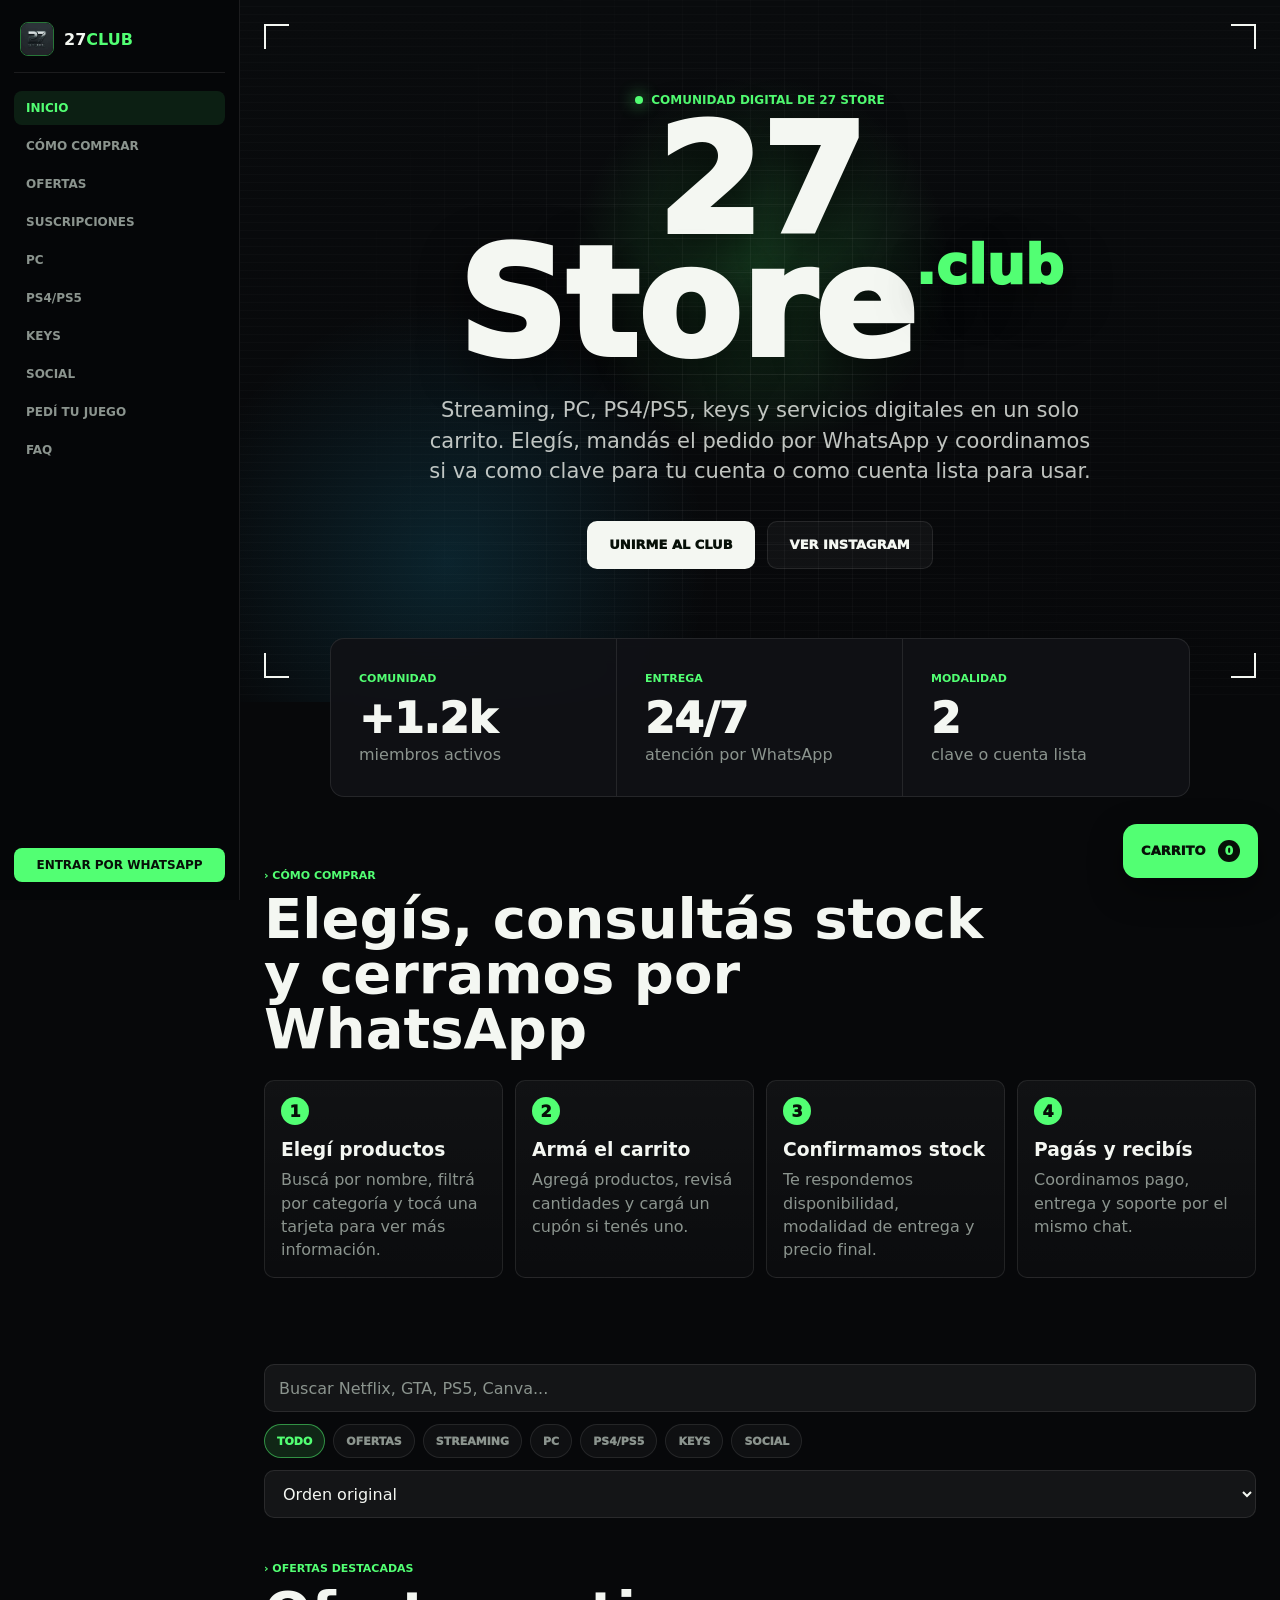
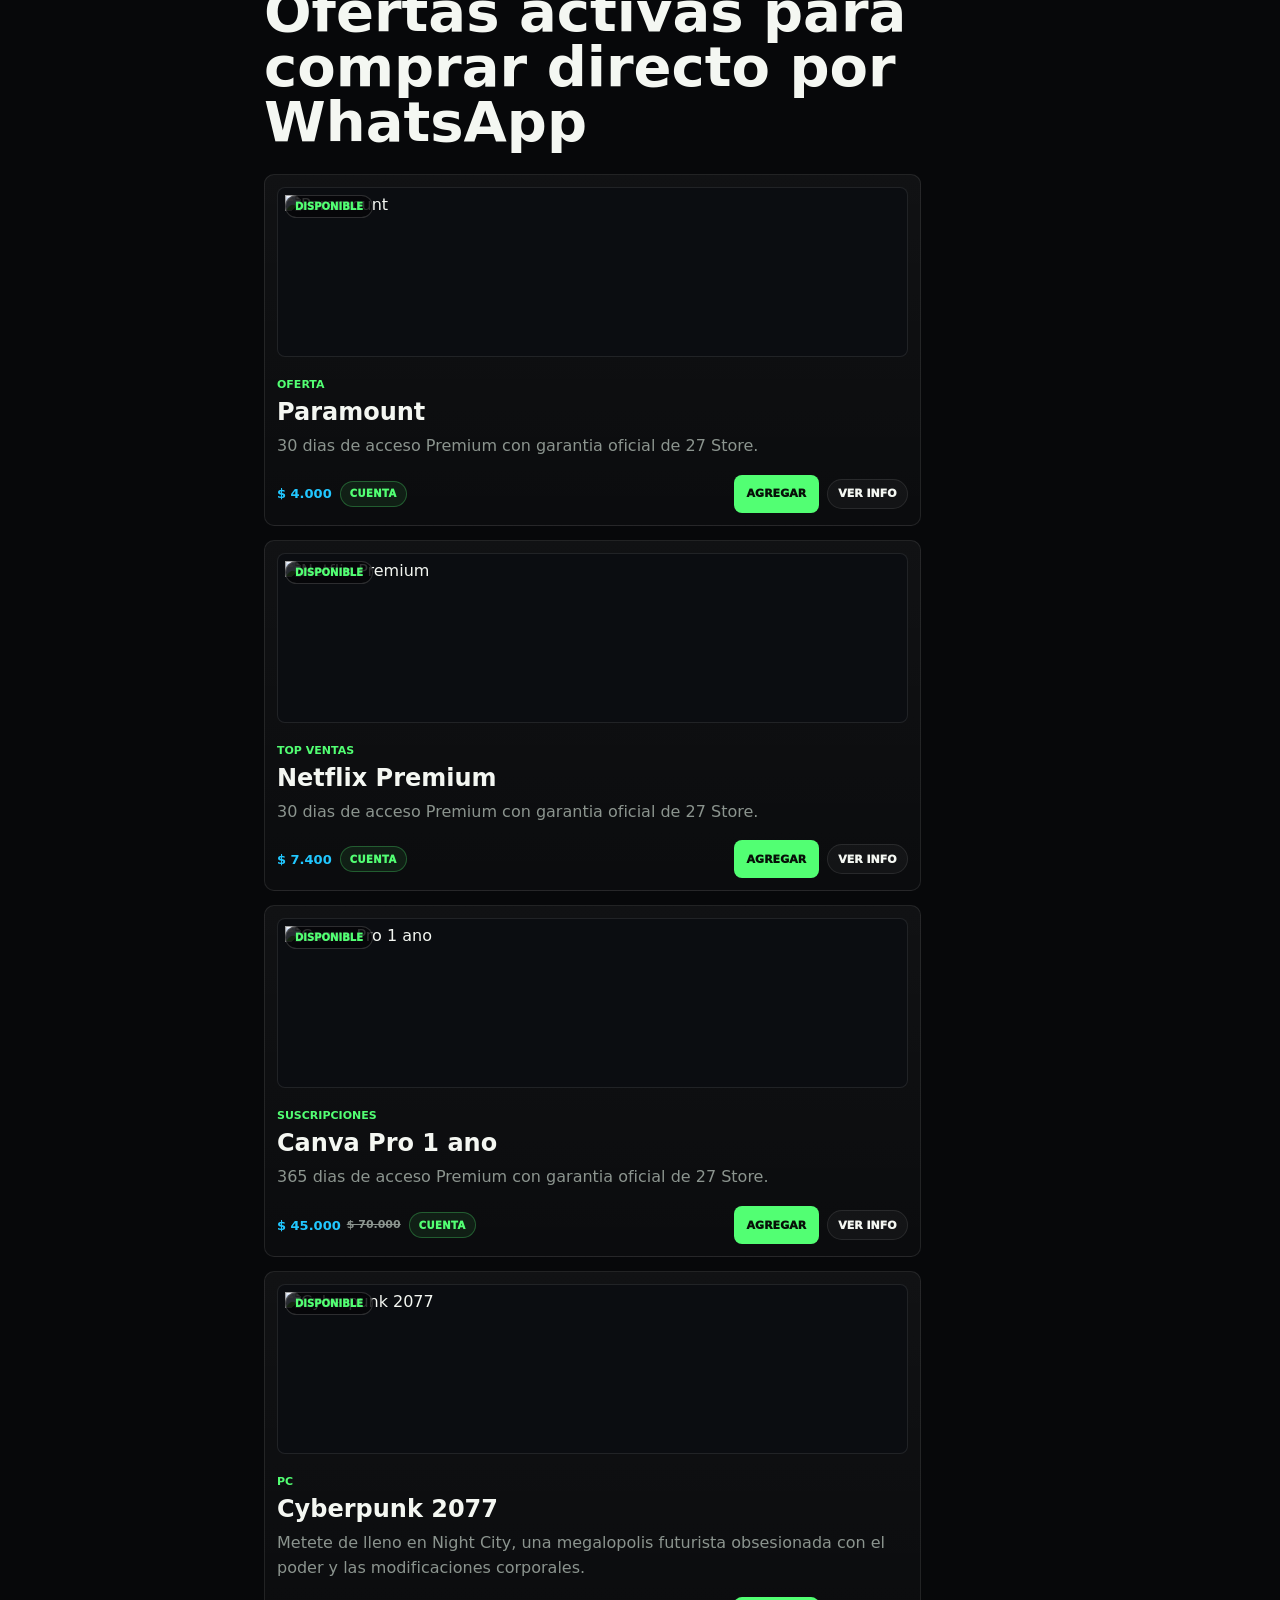
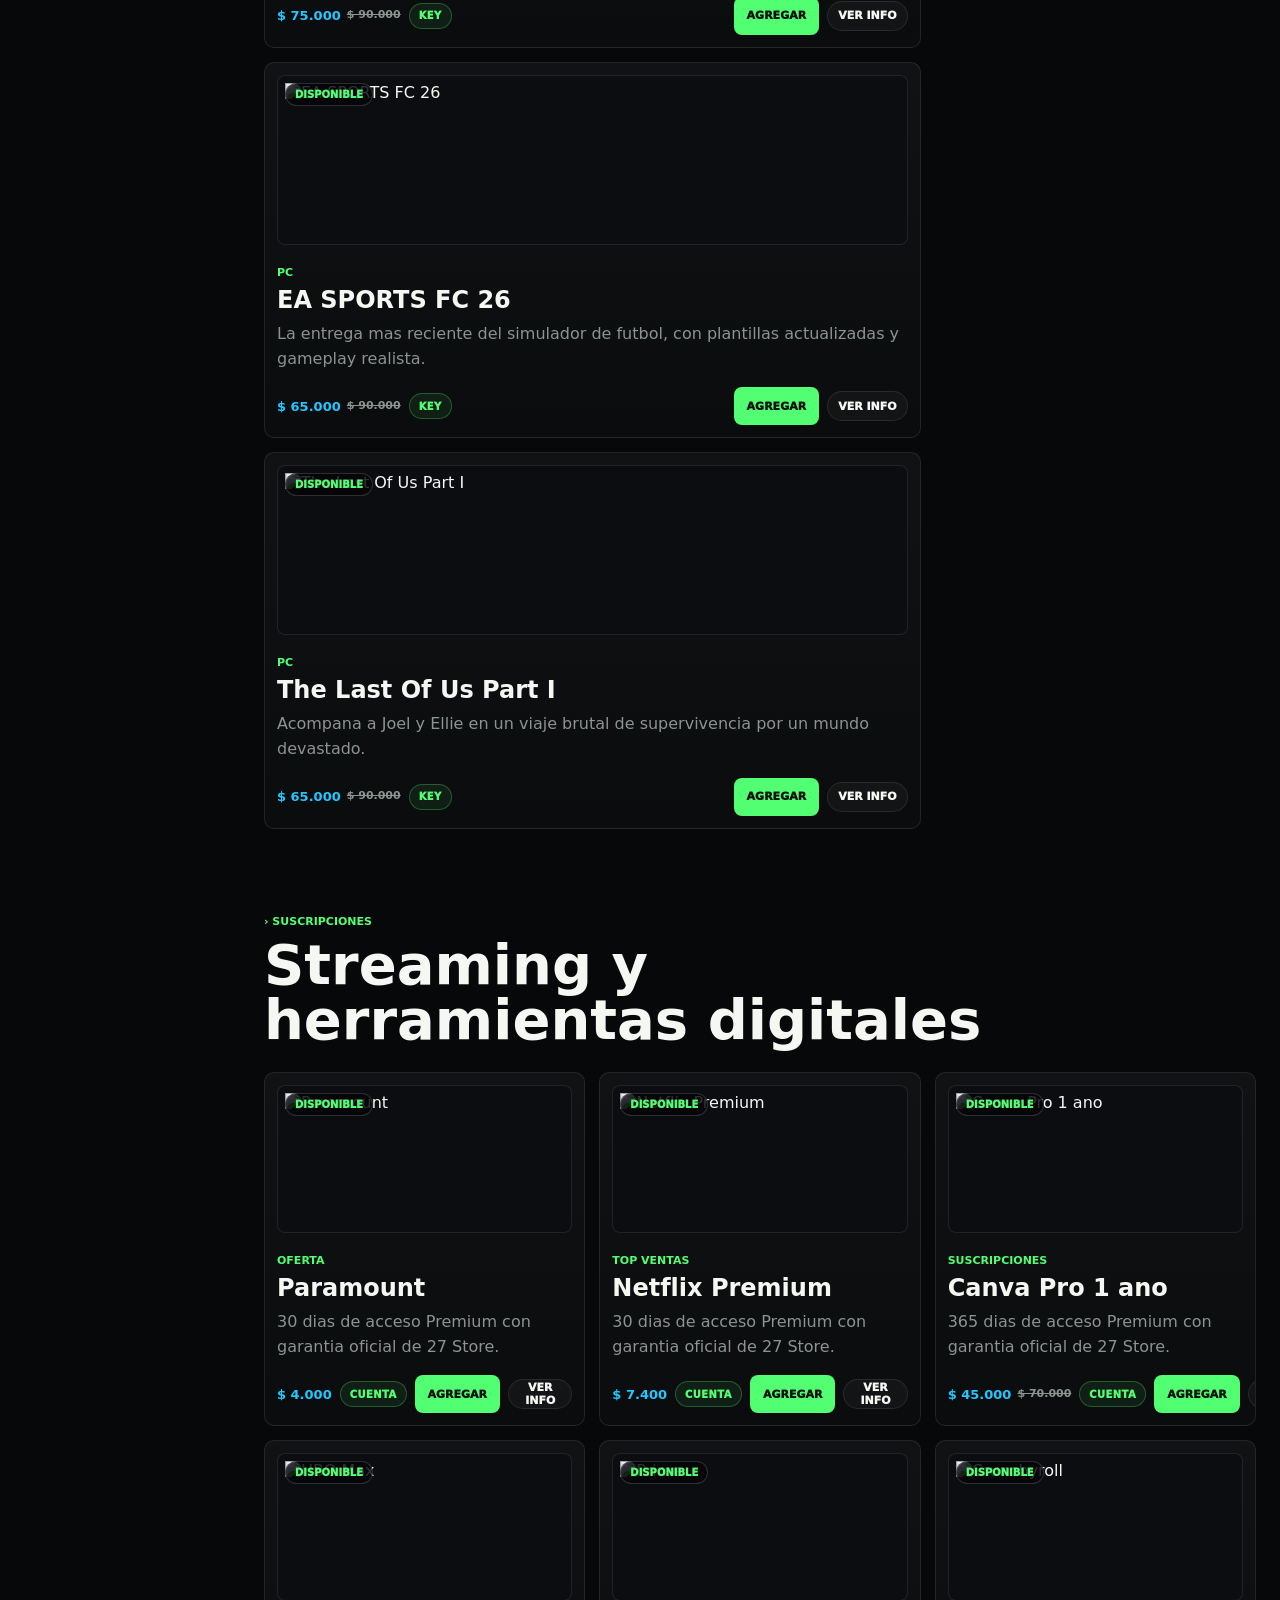
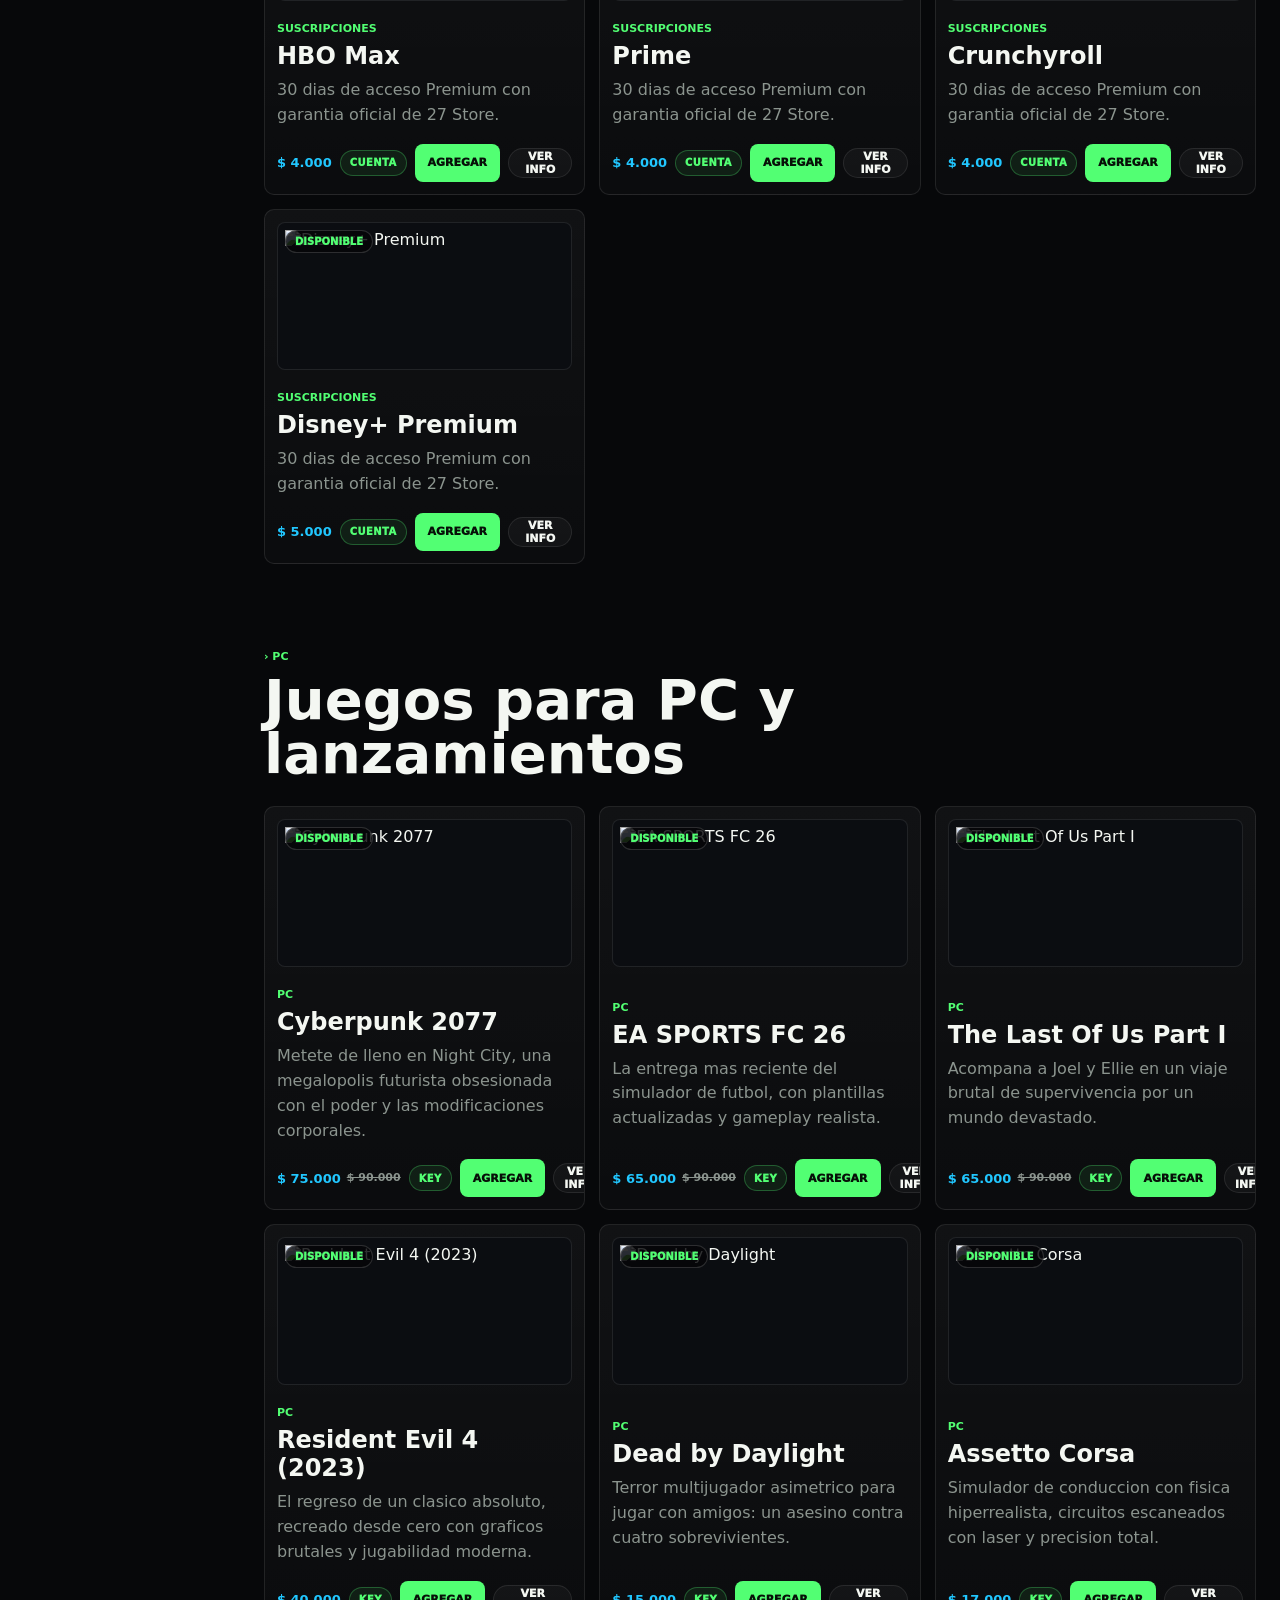
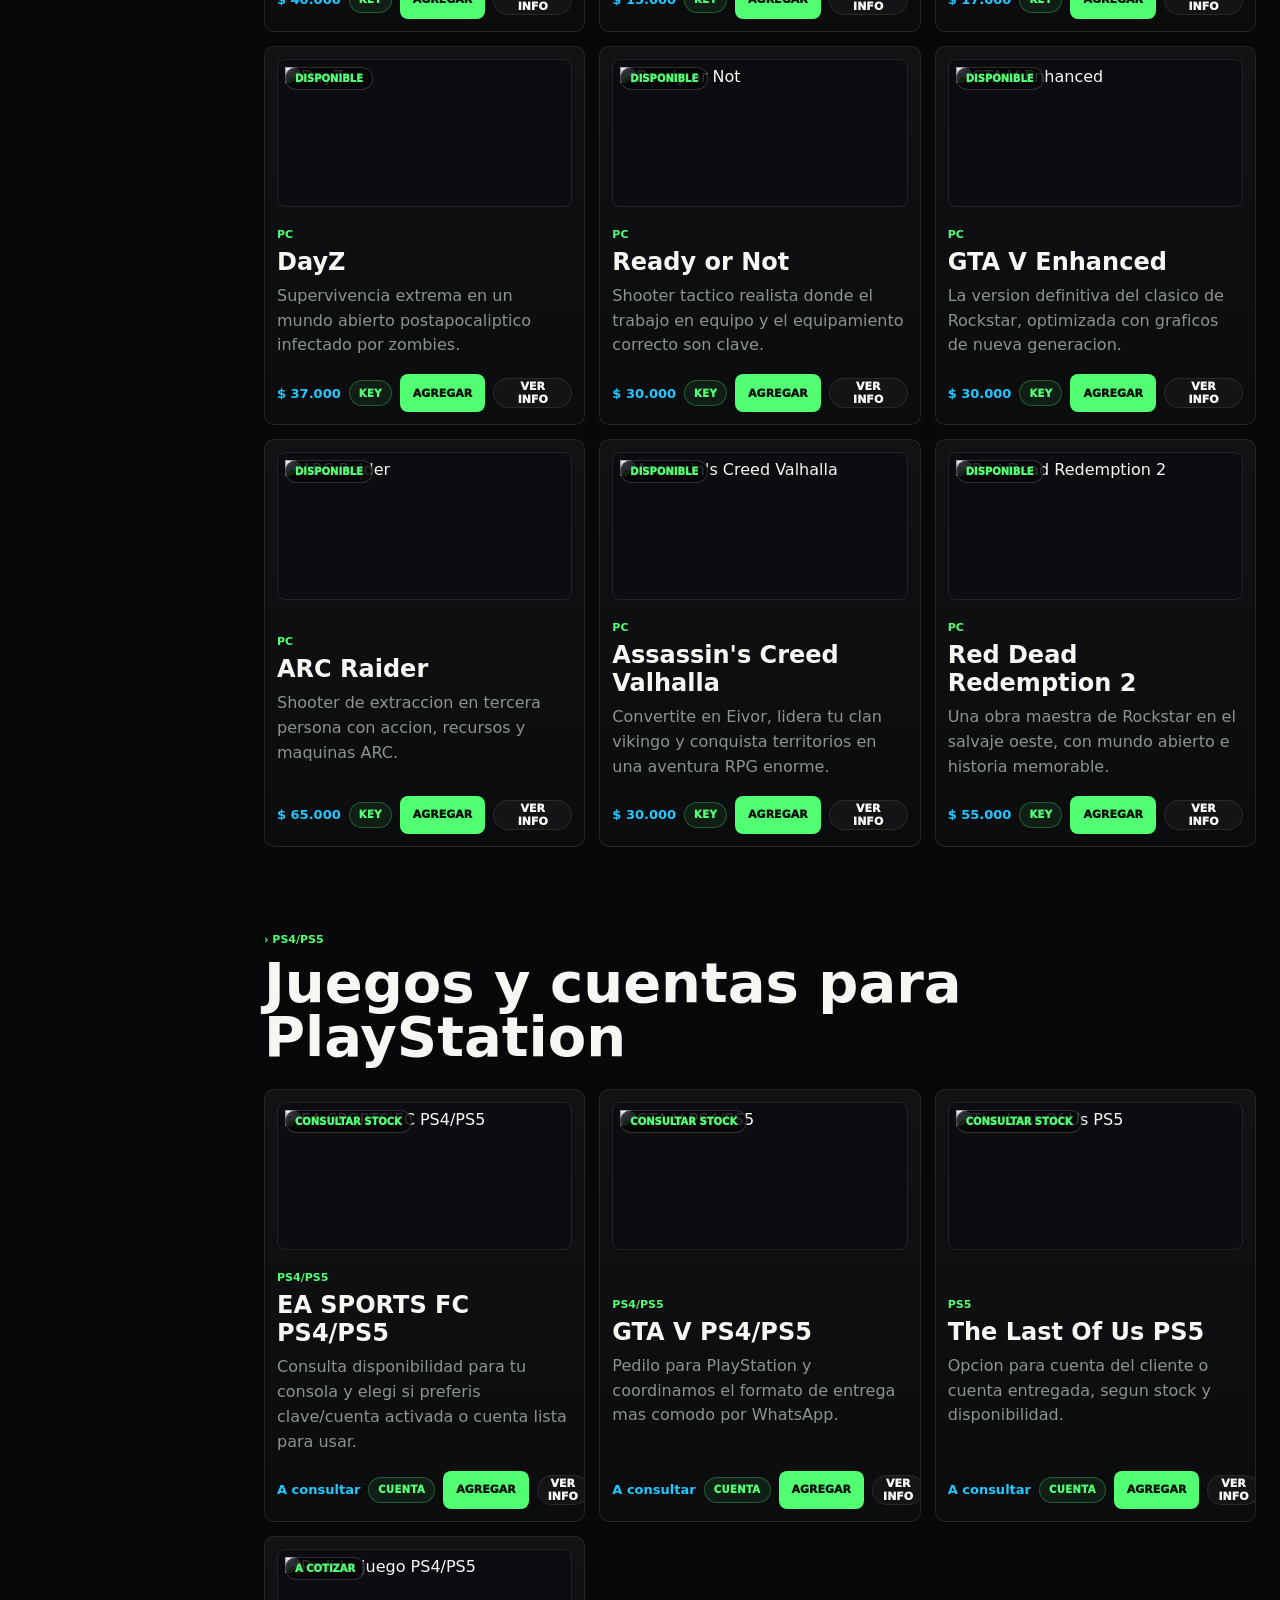
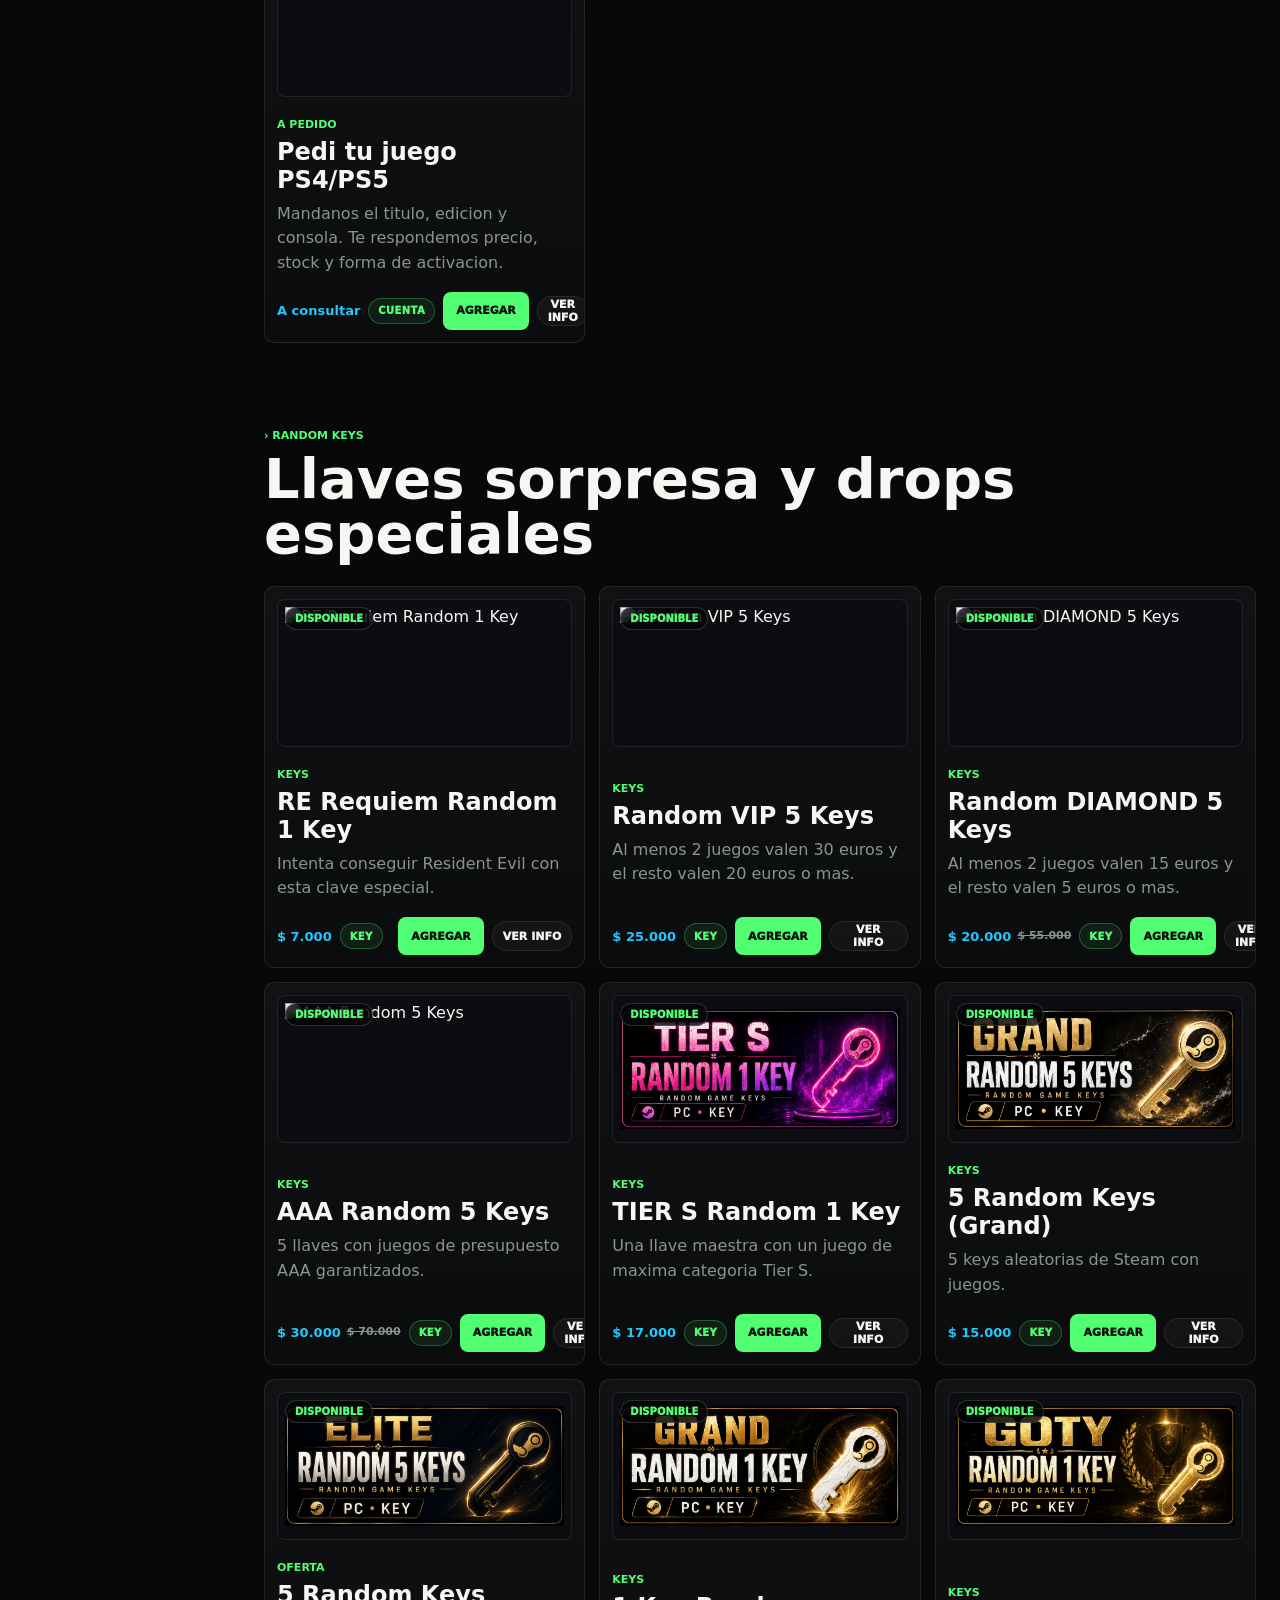
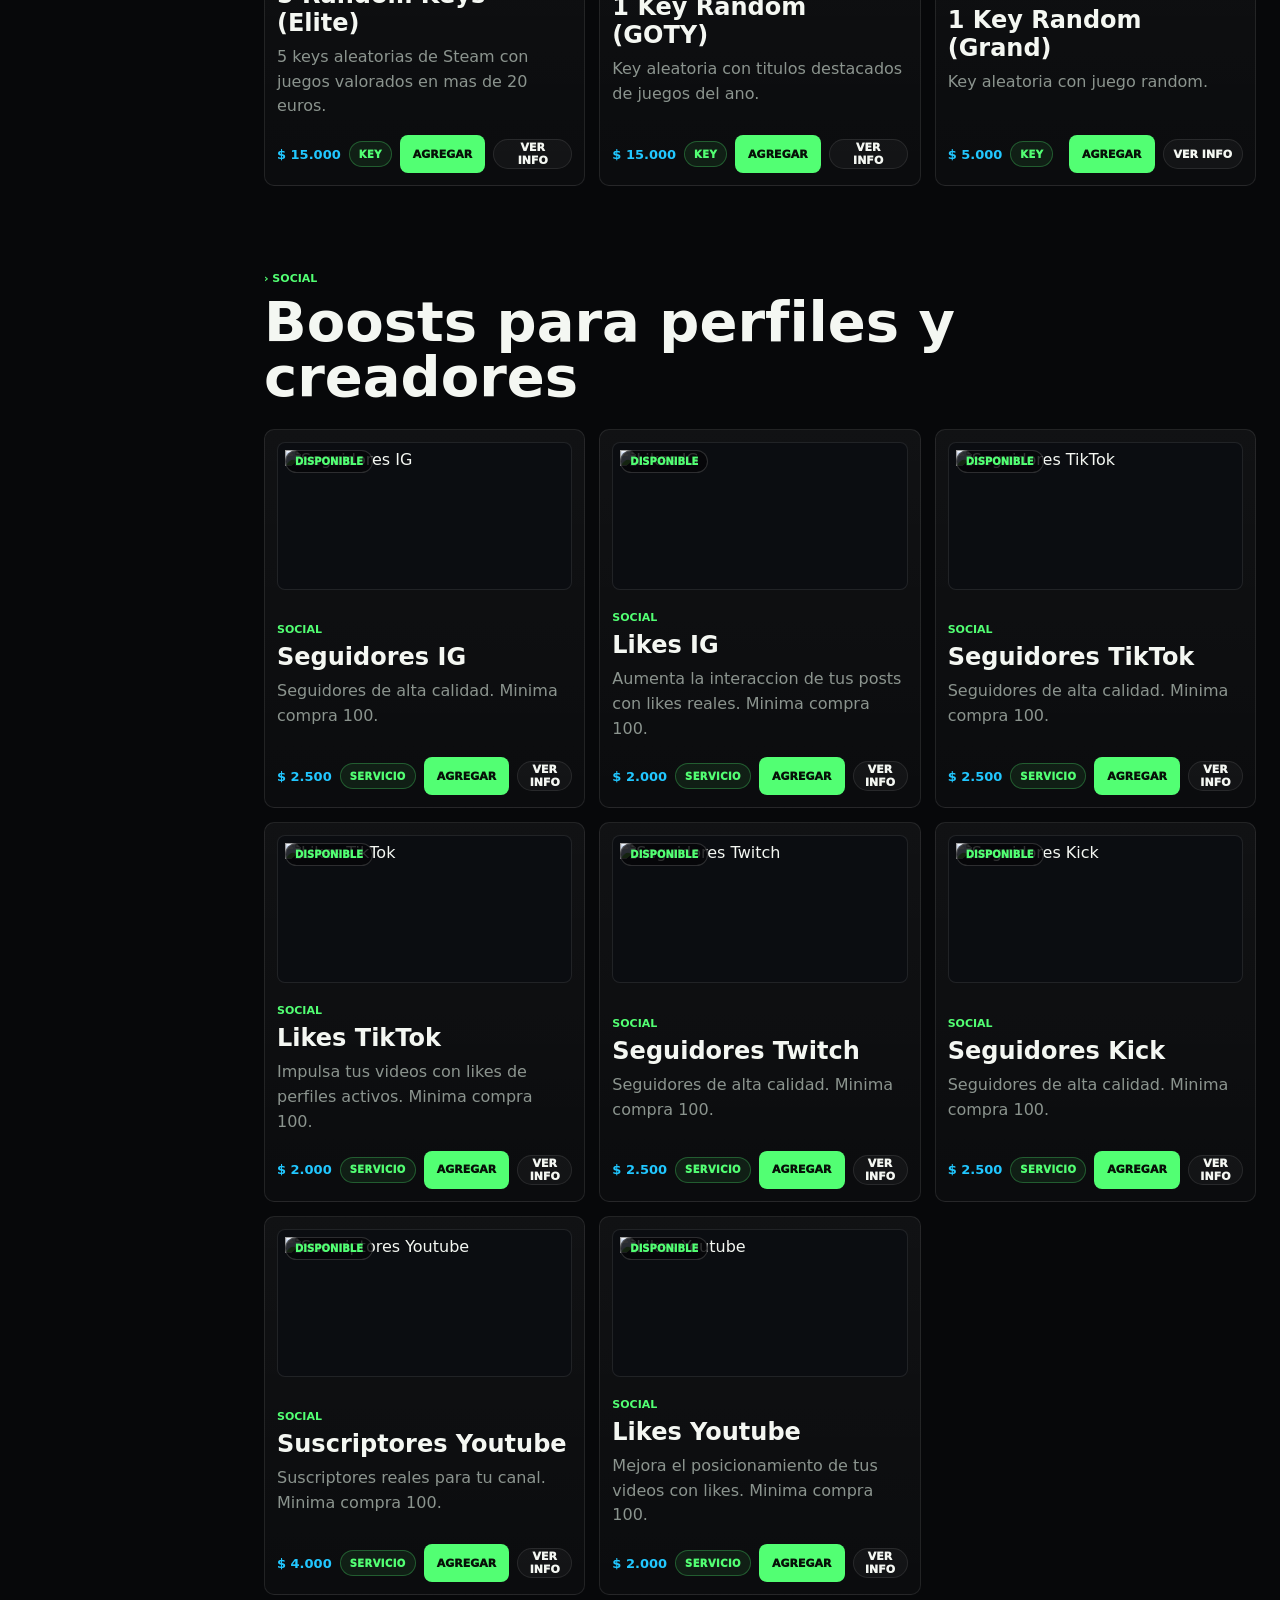
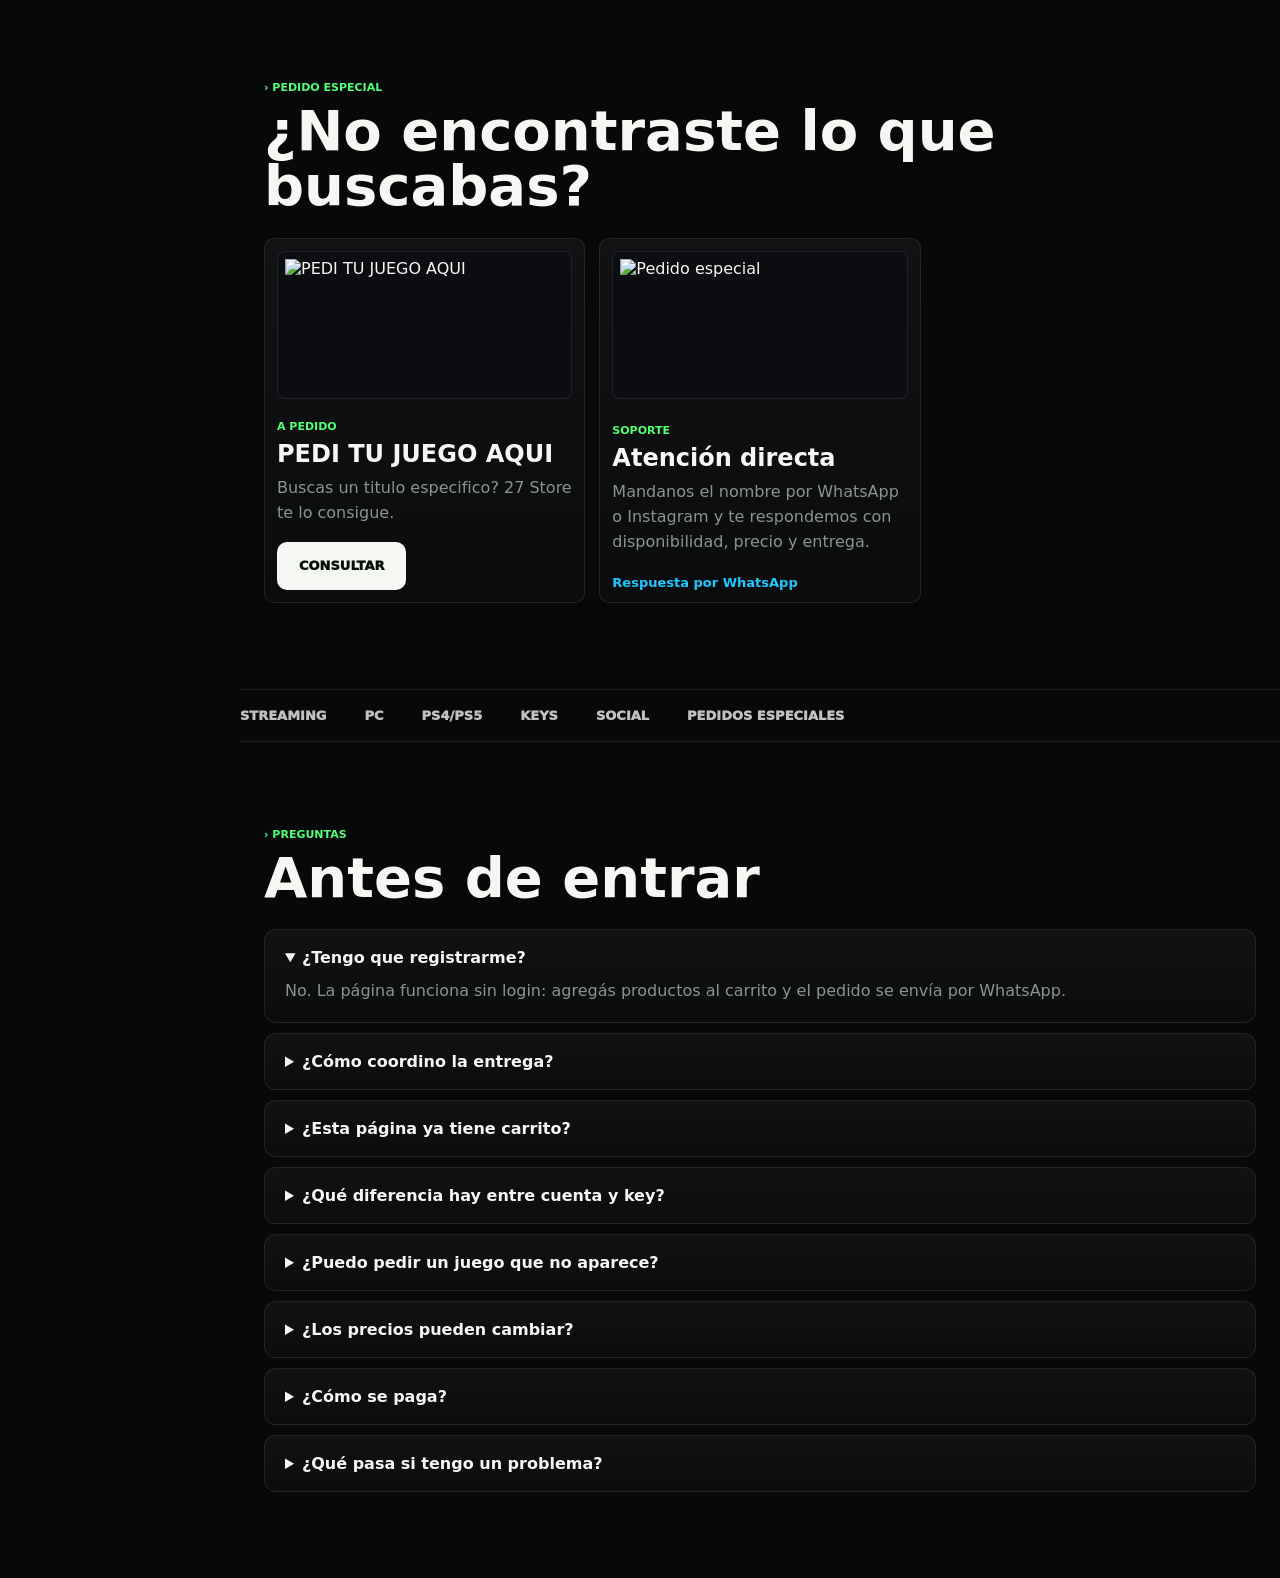
==== commit c6a61764: "Actualizar tienda completa" ====
--- a/index.html
+++ b/index.html
@@ -1,835 +1,286 @@
-<!DOCTYPE html>
-<html lang="es">
-<head>
-  <meta charset="UTF-8">
-  <meta name="viewport" content="width=device-width, initial-scale=1.0">
-  <title>27 Store Club</title>
-  <link rel="preconnect" href="https://27sttore.netlify.app">
-  <style>
-    :root{--bg:#07080a;--line:rgba(255,255,255,.09);--text:#f4f7f2;--muted:#8b948e;--accent:#52ff73;--blue:#21c7ff;--warn:#ffce52}
-    [hidden]{display:none!important}
-    *{box-sizing:border-box}html{scroll-behavior:smooth}body{margin:0;min-height:100vh;background:var(--bg);color:var(--text);font-family:Inter,ui-sans-serif,system-ui,-apple-system,BlinkMacSystemFont,"Segoe UI",sans-serif;overflow-x:hidden}a{color:inherit;text-decoration:none}img{max-width:100%;display:block}.side-nav{position:fixed;inset:0 auto 0 0;z-index:20;width:240px;display:flex;flex-direction:column;gap:18px;border-right:1px solid var(--line);background:#050608;padding:18px 14px}.brand{display:flex;align-items:center;gap:10px;padding:4px 6px 16px;border-bottom:1px solid var(--line);font-weight:900;text-transform:uppercase}.brand img{width:34px;height:34px;border-radius:8px;border:1px solid rgba(82,255,115,.45);object-fit:cover}.brand span span,h1 span,.eyebrow,.stats span,.section-title span,.tag{color:var(--accent)}.side-nav nav{display:grid;gap:4px}.side-nav nav a,.side-cta{border-radius:8px;padding:10px 12px;color:var(--muted);font-size:12px;font-weight:800;text-transform:uppercase}.side-nav nav a:hover{background:rgba(255,255,255,.045);color:var(--text)}.side-nav nav a.active{background:rgba(82,255,115,.1);color:var(--accent)}.side-cta{margin-top:auto;text-align:center;color:#071008;background:var(--accent)}main{margin-left:240px}.hero{position:relative;min-height:78vh;display:flex;align-items:center;justify-content:center;overflow:hidden;padding:72px 24px 116px;text-align:center;background:radial-gradient(circle at 50% 38%,rgba(82,255,115,.2),transparent 28%),radial-gradient(circle at 20% 80%,rgba(33,199,255,.14),transparent 26%),linear-gradient(180deg,#090b0d 0%,#07080a 100%)}.hero:before{content:"";position:absolute;inset:0;background:url("https://images.unsplash.com/photo-1542751371-adc38448a05e?q=80&w=1800&auto=format&fit=crop") center/cover;opacity:.16;filter:saturate(1.25) contrast(1.15)}.hero-grid{position:absolute;inset:0;background-image:linear-gradient(rgba(255,255,255,.07) 1px,transparent 1px),linear-gradient(90deg,rgba(255,255,255,.07) 1px,transparent 1px);background-size:34px 34px;mask-image:radial-gradient(circle at center,#000 0,transparent 70%)}.scanlines{position:absolute;inset:0;background:repeating-linear-gradient(0deg,transparent 0 7px,rgba(255,255,255,.035) 8px);pointer-events:none}.corner{position:absolute;width:25px;height:25px;border-color:rgba(82,255,115,.7)}.top-left{top:24px;left:24px;border-top:2px solid;border-left:2px solid}.top-right{top:24px;right:24px;border-top:2px solid;border-right:2px solid}.bottom-left{bottom:24px;left:24px;border-bottom:2px solid;border-left:2px solid}.bottom-right{bottom:24px;right:24px;border-bottom:2px solid;border-right:2px solid}.hero-content{position:relative;z-index:1;max-width:820px}.eyebrow{display:inline-flex;align-items:center;gap:8px;margin:0 0 14px;font-size:12px;font-weight:900;text-transform:uppercase}.eyebrow span{width:8px;height:8px;border-radius:50%;background:var(--accent);box-shadow:0 0 16px var(--accent)}h1{margin:0;font-size:clamp(64px,12vw,150px);line-height:.82;font-weight:1000;text-shadow:0 14px 45px rgba(0,0,0,.65)}h1 span{font-size:.36em;vertical-align:top}.hero-copy{max-width:680px;margin:28px auto 0;color:rgba(244,247,242,.78);font-size:clamp(16px,2vw,21px);line-height:1.45}.hero-actions{display:flex;justify-content:center;gap:12px;margin-top:34px;flex-wrap:wrap}.btn{display:inline-flex;align-items:center;justify-content:center;min-height:48px;border-radius:10px;padding:0 22px;font-size:13px;font-weight:950;text-transform:uppercase}.btn.primary{background:var(--text);color:#071008}.btn.ghost{border:1px solid var(--line);background:rgba(255,255,255,.04)}.stats{width:min(860px,calc(100% - 40px));margin:-64px auto 72px;position:relative;z-index:2;display:grid;grid-template-columns:repeat(3,1fr);overflow:hidden;border:1px solid var(--line);border-radius:14px;background:rgba(16,18,22,.94);backdrop-filter:blur(16px)}.stats article{padding:28px;border-right:1px solid var(--line)}.stats article:last-child{border-right:0}.stats span,.section-title span,.tag{font-size:11px;font-weight:900;text-transform:uppercase}.stats strong{display:block;margin-top:8px;font-size:42px;font-weight:1000}.stats p,.category-card p,details p{margin:0;color:var(--muted);line-height:1.55}.section{width:min(1080px,calc(100% - 48px));margin:0 auto 86px;scroll-margin-top:30px}.section-title{display:grid;gap:10px;margin-bottom:24px}.section-title h2{margin:0;max-width:760px;font-size:clamp(30px,5vw,56px);line-height:.98}.category-grid{display:grid;grid-template-columns:repeat(3,1fr);gap:14px}.category-card{min-height:230px;display:flex;flex-direction:column;justify-content:space-between;border:1px solid var(--line);border-radius:12px;padding:18px;background:linear-gradient(180deg,rgba(255,255,255,.045),rgba(255,255,255,.018));overflow:hidden}.category-card.wide{grid-column:span 2}.category-card img{width:100%;height:130px;object-fit:contain;border-radius:10px;margin-bottom:16px;background:rgba(255,255,255,.04)}.category-card h3{margin:6px 0 8px;font-size:24px}.category-card strong{display:inline-flex;width:max-content;margin-top:16px;color:var(--blue);font-size:13px;font-weight:900}.offer-card{min-height:360px;background:linear-gradient(180deg,rgba(7,8,10,.05),rgba(7,8,10,.92)),url("https://27sttore.netlify.app/images/S4.png") center/contain no-repeat,#151820}.ticker-section{overflow:hidden;border-block:1px solid var(--line);margin-bottom:86px}.ticker{display:flex;gap:38px;width:max-content;padding:18px 0;animation:ticker 18s linear infinite}.ticker span{color:rgba(244,247,242,.78);font-size:13px;font-weight:1000;text-transform:uppercase}@keyframes ticker{to{transform:translateX(-35%)}}.leaderboard{border:1px solid var(--line);border-radius:12px;overflow:hidden;background:linear-gradient(180deg,rgba(255,255,255,.045),rgba(255,255,255,.018))}.leaderboard div{display:grid;grid-template-columns:70px 1fr auto;gap:14px;align-items:center;min-height:68px;padding:0 22px;border-bottom:1px solid var(--line)}.leaderboard div:last-child{border-bottom:0}.leaderboard strong{color:var(--warn)}.leaderboard span{font-weight:900}.leaderboard em{color:var(--accent);font-style:normal;font-weight:800}details{border:1px solid var(--line);border-radius:12px;margin-bottom:10px;padding:18px 20px;background:linear-gradient(180deg,rgba(255,255,255,.045),rgba(255,255,255,.018))}summary{cursor:pointer;font-weight:900}details p{padding-top:12px}.bottom-nav{display:none}@media (max-width:860px){.side-nav{display:none}main{margin-left:0;padding-bottom:74px}.hero{min-height:70vh;padding-top:52px}.stats,.category-grid{grid-template-columns:1fr}.stats article{border-right:0;border-bottom:1px solid var(--line);padding:22px}.stats article:last-child{border-bottom:0}.category-card.wide{grid-column:auto}.leaderboard div{grid-template-columns:1fr}.bottom-nav{position:fixed;inset:auto 0 0;z-index:30;display:grid;grid-template-columns:repeat(4,1fr);border-top:1px solid var(--line);background:rgba(5,6,8,.94);backdrop-filter:blur(14px)}.bottom-nav a{min-height:58px;display:grid;place-items:center;color:var(--muted);font-size:11px;font-weight:900;text-transform:uppercase}.bottom-nav a:last-child{color:var(--accent)}}@media (max-width:520px){.section{width:min(100% - 28px,1080px);margin-bottom:64px}.hero-actions{display:grid}.stats{width:calc(100% - 28px)}h1{font-size:68px}.category-card img{height:112px}}
-    .product-actions{display:flex;align-items:center;justify-content:space-between;gap:10px;margin-top:16px}.product-actions strong{margin-top:0}.product-actions small{margin-left:6px;color:var(--muted);font-size:11px;text-decoration:line-through}.cart-add,.cart-open,.cart-close,.qty-btn,.remove-btn,.checkout-btn,.account-btn,.admin-btn{border:0;cursor:pointer;font:inherit}.cart-add,.account-btn,.admin-btn{min-height:38px;border-radius:8px;padding:0 13px;background:var(--accent);color:#071008;font-size:11px;font-weight:950;text-transform:uppercase}.account-box{position:fixed;top:18px;right:18px;z-index:45;width:min(360px,calc(100% - 36px));border:1px solid var(--line);border-radius:14px;background:rgba(5,6,8,.92);backdrop-filter:blur(14px);padding:14px;box-shadow:0 12px 34px rgba(0,0,0,.35)}.account-row{display:flex;align-items:center;justify-content:space-between;gap:10px}.account-info strong{display:block;font-size:13px}.account-info span{display:block;color:var(--muted);font-size:12px;margin-top:2px}.account-form{display:grid;grid-template-columns:1fr;gap:8px;margin-top:12px}.account-form input{min-height:40px;border:1px solid var(--line);border-radius:8px;background:rgba(255,255,255,.06);color:var(--text);padding:0 10px}.account-actions{display:grid;grid-template-columns:1fr 1fr;gap:8px}.account-note{margin:10px 0 0;color:var(--muted);font-size:12px;line-height:1.4}.admin-panel{display:none;width:min(1080px,calc(100% - 48px));margin:0 auto 86px;border:1px solid var(--line);border-radius:14px;background:rgba(16,18,22,.94);padding:18px}.admin-panel.open{display:block}.admin-panel h2{margin:0 0 12px}.admin-list{display:grid;gap:10px}.admin-order{display:grid;gap:8px;border:1px solid var(--line);border-radius:12px;padding:12px;background:rgba(255,255,255,.035)}.admin-order p{margin:0;color:var(--muted);font-size:13px}.admin-order-actions{display:flex;gap:8px;flex-wrap:wrap}.admin-btn.reject{background:#ff7a7a;color:#170707}.cart-open{position:fixed;right:22px;bottom:22px;z-index:40;min-height:54px;border-radius:14px;padding:0 18px;background:var(--accent);color:#071008;font-size:13px;font-weight:1000;text-transform:uppercase;box-shadow:0 12px 34px rgba(0,0,0,.42)}.cart-count{display:inline-grid;place-items:center;min-width:22px;height:22px;margin-left:8px;border-radius:999px;background:#071008;color:var(--accent);font-size:12px}.cart-modal{position:fixed;inset:0;z-index:60;display:none;align-items:center;justify-content:center;padding:18px;background:rgba(0,0,0,.72);backdrop-filter:blur(12px)}.cart-modal.open{display:flex}.cart-panel{width:min(520px,100%);max-height:88vh;display:flex;flex-direction:column;border:1px solid var(--line);border-radius:16px;background:#0c0e12;box-shadow:0 30px 80px rgba(0,0,0,.55);overflow:hidden}.cart-head{display:flex;align-items:center;justify-content:space-between;gap:12px;padding:18px 20px;border-bottom:1px solid var(--line)}.cart-head h2{margin:0;font-size:24px}.cart-close{width:36px;height:36px;border-radius:8px;background:rgba(255,255,255,.06);color:var(--text);font-size:24px}.cart-items{display:grid;gap:10px;padding:16px 20px;overflow:auto}.cart-empty{color:var(--muted);font-size:14px}.cart-item{display:grid;grid-template-columns:1fr auto;gap:12px;align-items:center;border:1px solid var(--line);border-radius:12px;padding:12px;background:rgba(255,255,255,.035)}.cart-item h3{margin:0 0 4px;font-size:15px}.cart-item p{margin:0;color:var(--muted);font-size:12px}.qty-row{display:flex;align-items:center;gap:8px}.qty-btn,.remove-btn{border-radius:8px;background:rgba(255,255,255,.07);color:var(--text);font-weight:900}.qty-btn{width:30px;height:30px}.remove-btn{padding:7px 9px;color:#ff7a7a}.cart-foot{padding:18px 20px;border-top:1px solid var(--line);background:rgba(255,255,255,.035)}.cart-total{display:flex;align-items:center;justify-content:space-between;margin-bottom:14px;font-size:22px;font-weight:1000}.checkout-btn{width:100%;min-height:52px;border-radius:10px;background:var(--accent);color:#071008;font-size:14px;font-weight:1000;text-transform:uppercase}.checkout-btn:disabled{opacity:.45;cursor:not-allowed}@media (max-width:860px){.account-box{position:static;width:calc(100% - 28px);margin:14px auto 0}.cart-open{right:12px;bottom:72px}.product-actions{align-items:stretch;flex-direction:column}.cart-add{width:100%}.admin-panel{width:calc(100% - 28px)}}
-    .category-card{position:relative;gap:14px;cursor:pointer;transition:transform 160ms ease,border-color 160ms ease,background 160ms ease}.category-card:hover{transform:translateY(-2px);border-color:rgba(82,255,115,.34);background:linear-gradient(180deg,rgba(255,255,255,.062),rgba(255,255,255,.025))}.category-card img{height:156px;object-fit:contain;padding:12px;background:radial-gradient(circle at 50% 35%,rgba(255,255,255,.11),rgba(255,255,255,.035) 58%,rgba(0,0,0,.12));border:1px solid rgba(255,255,255,.06)}.category-card h3{line-height:1.05}.category-card p{display:-webkit-box;-webkit-line-clamp:3;-webkit-box-orient:vertical;overflow:hidden}.product-actions{min-height:44px}.product-actions strong{font-size:16px;color:var(--blue)}.product-detail-modal{position:fixed;inset:0;z-index:70;display:none;align-items:center;justify-content:center;padding:18px;background:rgba(0,0,0,.74);backdrop-filter:blur(14px)}.product-detail-modal.open{display:flex}.product-detail-panel{width:min(860px,100%);max-height:90vh;display:grid;grid-template-columns:minmax(260px,.95fr) 1fr;border:1px solid var(--line);border-radius:16px;background:#0c0e12;box-shadow:0 30px 80px rgba(0,0,0,.58);overflow:hidden}.product-detail-media{min-height:420px;display:grid;place-items:center;background:radial-gradient(circle at 50% 35%,rgba(82,255,115,.12),rgba(33,199,255,.08) 42%,rgba(255,255,255,.035));padding:26px}.product-detail-media img{width:100%;max-height:360px;object-fit:contain}.product-detail-body{display:flex;flex-direction:column;gap:14px;padding:24px}.product-detail-body h2{margin:0;font-size:clamp(28px,4vw,44px);line-height:1}.product-detail-body p{margin:0;color:var(--muted);line-height:1.55}.product-detail-price{color:var(--blue);font-size:28px;font-weight:1000}.product-detail-actions{display:flex;gap:10px;flex-wrap:wrap;margin-top:auto}.product-detail-close{width:38px;height:38px;border:0;border-radius:8px;background:rgba(255,255,255,.07);color:var(--text);cursor:pointer;font:inherit;font-size:24px}.product-detail-top{display:flex;align-items:flex-start;justify-content:space-between;gap:12px}@media (max-width:860px){.category-card img{height:148px}.product-detail-panel{grid-template-columns:1fr;overflow:auto}.product-detail-media{min-height:260px}.product-detail-media img{max-height:230px}.product-detail-actions{display:grid}.product-detail-actions .cart-add,.product-detail-actions .btn{width:100%}}
+﻿<!DOCTYPE html>
+<html lang="es">
+<head>
+  <meta charset="UTF-8">
+  <meta name="viewport" content="width=device-width, initial-scale=1.0">
+  <title>27 Store Club</title>
+  <link rel="preconnect" href="https://27sttore.netlify.app">
+  <style>
+    :root{--bg:#07080a;--line:rgba(255,255,255,.09);--text:#f4f7f2;--muted:#8b948e;--accent:#52ff73;--blue:#21c7ff;--warn:#ffce52}
+    [hidden]{display:none!important}
+    *{box-sizing:border-box}html{scroll-behavior:smooth}body{margin:0;min-height:100vh;background:var(--bg);color:var(--text);font-family:Inter,ui-sans-serif,system-ui,-apple-system,BlinkMacSystemFont,"Segoe UI",sans-serif;overflow-x:hidden}a{color:inherit;text-decoration:none}img{max-width:100%;display:block}.side-nav{position:fixed;inset:0 auto 0 0;z-index:20;width:240px;display:flex;flex-direction:column;gap:18px;border-right:1px solid var(--line);background:#050608;padding:18px 14px}.brand{display:flex;align-items:center;gap:10px;padding:4px 6px 16px;border-bottom:1px solid var(--line);font-weight:900;text-transform:uppercase}.brand img{width:34px;height:34px;border-radius:8px;border:1px solid rgba(82,255,115,.45);object-fit:cover}.brand span span,h1 span,.eyebrow,.stats span,.section-title span,.tag{color:var(--accent)}.side-nav nav{display:grid;gap:4px}.side-nav nav a,.side-cta{border-radius:8px;padding:10px 12px;color:var(--muted);font-size:12px;font-weight:800;text-transform:uppercase}.side-nav nav a:hover,.side-nav nav a.active{background:rgba(82,255,115,.1);color:var(--accent)}.side-cta{margin-top:auto;text-align:center;color:#071008;background:var(--accent)}main{margin-left:240px}.hero{position:relative;min-height:78vh;display:flex;align-items:center;justify-content:center;overflow:hidden;padding:72px 24px 116px;text-align:center;background:radial-gradient(circle at 50% 38%,rgba(82,255,115,.2),transparent 28%),radial-gradient(circle at 20% 80%,rgba(33,199,255,.14),transparent 26%),linear-gradient(180deg,#090b0d 0%,#07080a 100%)}.hero:before{content:"";position:absolute;inset:0;background:url("https://images.unsplash.com/photo-1542751371-adc38448a05e?q=80&w=1800&auto=format&fit=crop") center/cover;opacity:.16;filter:saturate(1.25) contrast(1.15)}.hero-grid{position:absolute;inset:0;background-image:linear-gradient(rgba(255,255,255,.07) 1px,transparent 1px),linear-gradient(90deg,rgba(255,255,255,.07) 1px,transparent 1px);background-size:34px 34px;mask-image:radial-gradient(circle at center,#000 0,transparent 70%)}.scanlines{position:absolute;inset:0;background:repeating-linear-gradient(0deg,transparent 0 7px,rgba(255,255,255,.035) 8px);pointer-events:none}.corner{position:absolute;width:25px;height:25px;border-color:rgba(82,255,115,.7)}.top-left{top:24px;left:24px;border-top:2px solid;border-left:2px solid}.top-right{top:24px;right:24px;border-top:2px solid;border-right:2px solid}.bottom-left{bottom:24px;left:24px;border-bottom:2px solid;border-left:2px solid}.bottom-right{bottom:24px;right:24px;border-bottom:2px solid;border-right:2px solid}.hero-content{position:relative;z-index:1;max-width:820px}.eyebrow{display:inline-flex;align-items:center;gap:8px;margin:0 0 14px;font-size:12px;font-weight:900;text-transform:uppercase}.eyebrow span{width:8px;height:8px;border-radius:50%;background:var(--accent);box-shadow:0 0 16px var(--accent)}h1{margin:0;font-size:clamp(64px,12vw,150px);line-height:.82;font-weight:1000;text-shadow:0 14px 45px rgba(0,0,0,.65)}h1 span{font-size:.36em;vertical-align:top}.hero-copy{max-width:680px;margin:28px auto 0;color:rgba(244,247,242,.78);font-size:clamp(16px,2vw,21px);line-height:1.45}.hero-actions{display:flex;justify-content:center;gap:12px;margin-top:34px;flex-wrap:wrap}.btn{display:inline-flex;align-items:center;justify-content:center;min-height:48px;border-radius:10px;padding:0 22px;font-size:13px;font-weight:950;text-transform:uppercase}.btn.primary{background:var(--text);color:#071008}.btn.ghost{border:1px solid var(--line);background:rgba(255,255,255,.04)}.stats{width:min(860px,calc(100% - 40px));margin:-64px auto 72px;position:relative;z-index:2;display:grid;grid-template-columns:repeat(3,1fr);overflow:hidden;border:1px solid var(--line);border-radius:14px;background:rgba(16,18,22,.94);backdrop-filter:blur(16px)}.stats article{padding:28px;border-right:1px solid var(--line)}.stats article:last-child{border-right:0}.stats span,.section-title span,.tag{font-size:11px;font-weight:900;text-transform:uppercase}.stats strong{display:block;margin-top:8px;font-size:42px;font-weight:1000}.stats p,.category-card p,details p{margin:0;color:var(--muted);line-height:1.55}.section{width:min(1080px,calc(100% - 48px));margin:0 auto 86px;scroll-margin-top:30px}.section-title{display:grid;gap:10px;margin-bottom:24px}.section-title h2{margin:0;max-width:760px;font-size:clamp(30px,5vw,56px);line-height:.98}.category-grid{display:grid;grid-template-columns:repeat(3,1fr);gap:14px}.category-card{min-height:230px;display:flex;flex-direction:column;justify-content:space-between;border:1px solid var(--line);border-radius:12px;padding:18px;background:linear-gradient(180deg,rgba(255,255,255,.045),rgba(255,255,255,.018));overflow:hidden}.category-card.wide{grid-column:span 2}.category-card img{width:100%;height:130px;object-fit:contain;border-radius:10px;margin-bottom:16px;background:rgba(255,255,255,.04)}.category-card h3{margin:6px 0 8px;font-size:24px}.category-card strong{display:inline-flex;width:max-content;margin-top:16px;color:var(--blue);font-size:13px;font-weight:900}.offer-card{min-height:360px;background:linear-gradient(180deg,rgba(7,8,10,.05),rgba(7,8,10,.92)),url("images/S4.png") center/contain no-repeat,#151820}.ticker-section{overflow:hidden;border-block:1px solid var(--line);margin-bottom:86px}.ticker{display:flex;gap:38px;width:max-content;padding:18px 0;animation:ticker 18s linear infinite}.ticker span{color:rgba(244,247,242,.78);font-size:13px;font-weight:1000;text-transform:uppercase}@keyframes ticker{to{transform:translateX(-35%)}}.leaderboard{border:1px solid var(--line);border-radius:12px;overflow:hidden;background:linear-gradient(180deg,rgba(255,255,255,.045),rgba(255,255,255,.018))}.leaderboard div{display:grid;grid-template-columns:70px 1fr auto;gap:14px;align-items:center;min-height:68px;padding:0 22px;border-bottom:1px solid var(--line)}.leaderboard div:last-child{border-bottom:0}.leaderboard strong{color:var(--warn)}.leaderboard span{font-weight:900}.leaderboard em{color:var(--accent);font-style:normal;font-weight:800}details{border:1px solid var(--line);border-radius:12px;margin-bottom:10px;padding:18px 20px;background:linear-gradient(180deg,rgba(255,255,255,.045),rgba(255,255,255,.018))}summary{cursor:pointer;font-weight:900}details p{padding-top:12px}.bottom-nav{display:none}@media (max-width:860px){.side-nav{display:none}main{margin-left:0;padding-bottom:74px}.hero{min-height:70vh;padding-top:52px}.stats,.category-grid{grid-template-columns:1fr}.stats article{border-right:0;border-bottom:1px solid var(--line);padding:22px}.stats article:last-child{border-bottom:0}.category-card.wide{grid-column:auto}.leaderboard div{grid-template-columns:1fr}.bottom-nav{position:fixed;inset:auto 0 0;z-index:30;display:grid;grid-template-columns:repeat(5,1fr);border-top:1px solid var(--line);background:rgba(5,6,8,.94);backdrop-filter:blur(14px)}.bottom-nav a{min-height:58px;display:grid;place-items:center;color:var(--muted);font-size:11px;font-weight:900;text-transform:uppercase}.bottom-nav a:last-child{color:var(--accent)}}@media (max-width:520px){.section{width:min(100% - 28px,1080px);margin-bottom:64px}.hero-actions{display:grid}.stats{width:calc(100% - 28px)}h1{font-size:68px}.category-card img{height:112px}}
+    .product-actions{display:flex;align-items:center;justify-content:space-between;gap:10px;margin-top:16px}.product-actions strong{margin-top:0}.product-actions small{margin-left:6px;color:var(--muted);font-size:11px;text-decoration:line-through}.cart-add,.cart-open,.cart-close,.qty-btn,.remove-btn,.checkout-btn,.account-btn,.admin-btn{border:0;cursor:pointer;font:inherit}.cart-add,.account-btn,.admin-btn{min-height:38px;border-radius:8px;padding:0 13px;background:var(--accent);color:#071008;font-size:11px;font-weight:950;text-transform:uppercase}.account-box{position:fixed;top:18px;right:18px;z-index:45;width:min(360px,calc(100% - 36px));border:1px solid var(--line);border-radius:14px;background:rgba(5,6,8,.92);backdrop-filter:blur(14px);padding:14px;box-shadow:0 12px 34px rgba(0,0,0,.35)}.account-row{display:flex;align-items:center;justify-content:space-between;gap:10px}.account-info strong{display:block;font-size:13px}.account-info span{display:block;color:var(--muted);font-size:12px;margin-top:2px}.account-form{display:grid;grid-template-columns:1fr;gap:8px;margin-top:12px}.account-form input{min-height:40px;border:1px solid var(--line);border-radius:8px;background:rgba(255,255,255,.06);color:var(--text);padding:0 10px}.account-actions{display:grid;grid-template-columns:1fr 1fr;gap:8px}.account-note{margin:10px 0 0;color:var(--muted);font-size:12px;line-height:1.4}.admin-panel{display:none;width:min(1080px,calc(100% - 48px));margin:0 auto 86px;border:1px solid var(--line);border-radius:14px;background:rgba(16,18,22,.94);padding:18px}.admin-panel.open{display:block}.admin-panel h2{margin:0 0 12px}.admin-list{display:grid;gap:10px}.admin-order{display:grid;gap:8px;border:1px solid var(--line);border-radius:12px;padding:12px;background:rgba(255,255,255,.035)}.admin-order p{margin:0;color:var(--muted);font-size:13px}.admin-order-actions{display:flex;gap:8px;flex-wrap:wrap}.admin-btn.reject{background:#ff7a7a;color:#170707}.cart-open{position:fixed;right:22px;bottom:22px;z-index:40;min-height:54px;border-radius:14px;padding:0 18px;background:var(--accent);color:#071008;font-size:13px;font-weight:1000;text-transform:uppercase;box-shadow:0 12px 34px rgba(0,0,0,.42)}.cart-count{display:inline-grid;place-items:center;min-width:22px;height:22px;margin-left:8px;border-radius:999px;background:#071008;color:var(--accent);font-size:12px}.cart-modal{position:fixed;inset:0;z-index:60;display:none;align-items:center;justify-content:center;padding:18px;background:rgba(0,0,0,.72);backdrop-filter:blur(12px)}.cart-modal.open{display:flex}.cart-panel{width:min(520px,100%);max-height:88vh;display:flex;flex-direction:column;border:1px solid var(--line);border-radius:16px;background:#0c0e12;box-shadow:0 30px 80px rgba(0,0,0,.55);overflow:hidden}.cart-head{display:flex;align-items:center;justify-content:space-between;gap:12px;padding:18px 20px;border-bottom:1px solid var(--line)}.cart-head h2{margin:0;font-size:24px}.cart-close{width:36px;height:36px;border-radius:8px;background:rgba(255,255,255,.06);color:var(--text);font-size:24px}.cart-items{display:grid;gap:10px;padding:16px 20px;overflow:auto}.cart-empty{color:var(--muted);font-size:14px}.cart-item{display:grid;grid-template-columns:1fr auto;gap:12px;align-items:center;border:1px solid var(--line);border-radius:12px;padding:12px;background:rgba(255,255,255,.035)}.cart-item h3{margin:0 0 4px;font-size:15px}.cart-item p{margin:0;color:var(--muted);font-size:12px}.qty-row{display:flex;align-items:center;gap:8px}.qty-btn,.remove-btn{border-radius:8px;background:rgba(255,255,255,.07);color:var(--text);font-weight:900}.qty-btn{width:30px;height:30px}.remove-btn{padding:7px 9px;color:#ff7a7a}.cart-foot{padding:18px 20px;border-top:1px solid var(--line);background:rgba(255,255,255,.035)}.cart-total{display:flex;align-items:center;justify-content:space-between;margin-bottom:14px;font-size:22px;font-weight:1000}.checkout-btn{width:100%;min-height:52px;border-radius:10px;background:var(--accent);color:#071008;font-size:14px;font-weight:1000;text-transform:uppercase}.checkout-btn:disabled{opacity:.45;cursor:not-allowed}@media (max-width:860px){.account-box{position:static;width:calc(100% - 28px);margin:14px auto 0}.cart-open{right:12px;bottom:72px}.product-actions{align-items:stretch;flex-direction:column}.cart-add{width:100%}.admin-panel{width:calc(100% - 28px)}}
     .reward-grid{display:grid;grid-template-columns:repeat(3,1fr);gap:14px}.reward-card{display:grid;gap:14px;border:1px solid var(--line);border-radius:12px;padding:18px;background:linear-gradient(180deg,rgba(82,255,115,.08),rgba(255,255,255,.018))}.reward-card h3{margin:0;font-size:22px}.reward-card p{margin:0;color:var(--muted);line-height:1.45}.reward-card strong{color:var(--warn);font-size:26px}.reward-btn{min-height:42px;border:0;border-radius:8px;background:var(--accent);color:#071008;cursor:pointer;font:inherit;font-size:12px;font-weight:950;text-transform:uppercase}.reward-btn:disabled{opacity:.45;cursor:not-allowed}.admin-subtitle{margin:16px 0 8px;color:var(--accent);font-size:12px;text-transform:uppercase}.redeem-status{margin-top:8px;color:var(--muted);font-size:13px}@media (max-width:860px){.reward-grid{grid-template-columns:1fr}}
-    .club-grid,.draw-grid{display:grid;grid-template-columns:repeat(4,1fr);gap:14px}.club-card,.receipt-card{border:1px solid var(--line);border-radius:12px;padding:16px;background:linear-gradient(180deg,rgba(255,255,255,.045),rgba(255,255,255,.018))}.club-card.active{border-color:rgba(82,255,115,.75);box-shadow:0 0 0 1px rgba(82,255,115,.16) inset}.club-card h3,.receipt-card h3{margin:8px 0;font-size:22px}.club-card p,.receipt-card p{margin:0;color:var(--muted);line-height:1.45}.code-pill{display:inline-flex;align-items:center;min-height:34px;border:1px solid var(--line);border-radius:8px;padding:0 10px;background:rgba(255,255,255,.05);font-weight:900}.cart-tools{display:grid;gap:8px;margin-bottom:12px}.cart-tools-row{display:grid;grid-template-columns:1fr auto;gap:8px}.cart-tools input,.admin-field input,.admin-field select{min-height:40px;border:1px solid var(--line);border-radius:8px;background:rgba(255,255,255,.06);color:var(--text);padding:0 10px}.admin-grid{display:grid;grid-template-columns:repeat(2,1fr);gap:14px;margin-top:14px}.admin-tool{display:grid;gap:10px;border:1px solid var(--line);border-radius:12px;padding:12px;background:rgba(255,255,255,.035)}.admin-field{display:grid;gap:6px}.admin-field label{color:var(--muted);font-size:12px;font-weight:800;text-transform:uppercase}.status-select{min-height:36px;border:1px solid var(--line);border-radius:8px;background:#101216;color:var(--text);padding:0 8px}.receipt-card{margin-top:14px;border-color:rgba(33,199,255,.45)}@media (max-width:860px){.club-grid,.draw-grid,.admin-grid,.cart-tools-row{grid-template-columns:1fr}}
-    @media (max-width:860px){.category-grid{grid-template-columns:repeat(2,minmax(0,1fr));gap:10px}.category-card{min-height:0;padding:12px;border-radius:10px}.category-card.wide{grid-column:auto}.category-card img{height:118px;margin-bottom:4px;padding:8px;border-radius:8px}.category-card h3{margin:4px 0 6px;font-size:17px;line-height:1.08}.category-card p{font-size:12px;line-height:1.35;-webkit-line-clamp:2}.product-actions{min-height:0;gap:8px;margin-top:10px;align-items:stretch;flex-direction:column}.product-actions strong{font-size:14px;line-height:1.2}.product-actions small{display:block;margin:2px 0 0}.cart-add{width:100%;min-height:34px;padding:0 8px;font-size:10px}.section-title h2{font-size:clamp(28px,8vw,42px)}}@media (max-width:380px){.category-grid{gap:8px}.category-card{padding:10px}.category-card img{height:104px}.category-card h3{font-size:15px}.category-card p{font-size:11px}.cart-add{font-size:9px}}
-    .account-toggle{position:fixed;top:18px;right:18px;z-index:46;min-height:42px;border:1px solid rgba(82,255,115,.32);border-radius:999px;background:rgba(5,6,8,.9);color:var(--accent);cursor:pointer;padding:0 16px;font:inherit;font-size:12px;font-weight:950;text-transform:uppercase;box-shadow:0 12px 34px rgba(0,0,0,.35);backdrop-filter:blur(14px)}.account-box{display:none}.account-box.open{display:block}.account-close{width:34px;height:34px;border:0;border-radius:8px;background:rgba(255,255,255,.06);color:var(--text);cursor:pointer;font:inherit;font-size:22px}.account-row{align-items:flex-start}.account-order-actions{display:flex;align-items:center;gap:8px}@media (max-width:860px){.account-toggle{top:12px;right:12px;min-height:38px;padding:0 12px}.account-box{position:fixed;top:60px;right:12px;width:min(360px,calc(100% - 24px));margin:0}.account-box.open{display:block}}
+    .delivery-options{display:grid;gap:8px;margin:0 0 14px}.delivery-options label{display:flex;gap:10px;align-items:flex-start;border:1px solid var(--line);border-radius:10px;padding:10px 12px;background:rgba(255,255,255,.035);color:var(--text);font-size:13px;font-weight:800}.delivery-options input{accent-color:var(--accent);margin-top:2px}.delivery-options span{display:block;color:var(--muted);font-size:12px;font-weight:600;line-height:1.35}.order-status{margin:0 0 12px;color:var(--muted);font-size:12px;line-height:1.4}
+    .category-card{padding:12px;border-radius:10px}.category-card img{height:148px;padding:7px;object-fit:contain;object-position:center;border:1px solid var(--line);border-radius:8px;background:#0b0d11}.category-card.wide img{height:170px}.product-actions{display:grid;grid-template-columns:auto 1fr auto auto;align-items:center;gap:8px}.product-type{justify-self:start;display:inline-flex;align-items:center;min-height:26px;border:1px solid rgba(82,255,115,.28);border-radius:999px;padding:0 9px;background:rgba(82,255,115,.08);color:var(--accent);font-size:10px;font-weight:1000;text-transform:uppercase;letter-spacing:.04em}.cart-type{display:inline-flex;margin-top:4px;border:1px solid rgba(82,255,115,.24);border-radius:999px;padding:3px 8px;color:var(--accent);font-size:10px;font-weight:900;text-transform:uppercase}@media (max-width:860px){.product-actions{grid-template-columns:1fr 1fr}.product-type{grid-column:1 / 2}.info-btn{grid-column:2 / 3}.cart-add{grid-column:1 / -1}.category-card img{height:138px}.category-card.wide img{height:150px}}
+    .category-card{cursor:pointer;transition:border-color .18s ease,transform .18s ease,background .18s ease}.category-card:hover{border-color:rgba(82,255,115,.36);transform:translateY(-2px);background:linear-gradient(180deg,rgba(82,255,115,.07),rgba(255,255,255,.02))}.product-detail-modal{position:fixed;inset:0;z-index:65;display:none;align-items:center;justify-content:center;padding:18px;background:rgba(0,0,0,.76);backdrop-filter:blur(12px)}.product-detail-modal.open{display:flex}.product-detail-panel{width:min(760px,100%);max-height:90vh;display:grid;grid-template-columns:minmax(220px,320px) 1fr;border:1px solid var(--line);border-radius:16px;background:#0c0e12;box-shadow:0 30px 80px rgba(0,0,0,.58);overflow:hidden}.product-detail-media{display:grid;place-items:center;background:#080a0d;padding:18px}.product-detail-media img{width:100%;max-height:360px;object-fit:contain;object-position:center;border-radius:10px}.product-detail-body{padding:20px;display:flex;flex-direction:column;gap:12px}.product-detail-head{display:flex;align-items:flex-start;justify-content:space-between;gap:12px}.product-detail-head h2{margin:0;font-size:28px;line-height:1}.product-detail-close{width:36px;height:36px;border:0;border-radius:8px;background:rgba(255,255,255,.06);color:var(--text);cursor:pointer;font-size:24px}.product-detail-description{margin:0;color:var(--muted);line-height:1.55}.product-detail-meta{display:flex;gap:8px;flex-wrap:wrap}.product-detail-meta span{border:1px solid var(--line);border-radius:999px;padding:6px 10px;color:var(--accent);font-size:11px;font-weight:1000;text-transform:uppercase}.product-detail-actions{margin-top:auto;display:flex;align-items:center;justify-content:space-between;gap:12px}.product-detail-price{color:var(--blue);font-size:20px;font-weight:1000}.product-detail-add{min-height:44px;border:0;border-radius:9px;padding:0 16px;background:var(--accent);color:#071008;cursor:pointer;font:inherit;font-size:12px;font-weight:1000;text-transform:uppercase}@media (max-width:700px){.product-detail-panel{grid-template-columns:1fr}.product-detail-media img{max-height:260px}.product-detail-head h2{font-size:24px}}
+    .catalog-tools{width:min(1080px,calc(100% - 48px));margin:0 auto 44px;display:grid;gap:12px}.catalog-search{min-height:48px;border:1px solid var(--line);border-radius:10px;background:rgba(255,255,255,.055);color:var(--text);padding:0 14px;font:inherit}.catalog-search::placeholder{color:var(--muted)}.filter-row{display:flex;gap:8px;flex-wrap:wrap}.filter-btn,.info-btn{border:1px solid var(--line);border-radius:999px;background:rgba(255,255,255,.035);color:var(--muted);cursor:pointer;font:inherit;font-size:11px;font-weight:1000;text-transform:uppercase}.filter-btn{min-height:34px;padding:0 12px}.filter-btn.active{border-color:rgba(82,255,115,.5);background:rgba(82,255,115,.12);color:var(--accent)}.info-btn{justify-self:end;min-height:30px;padding:0 10px;color:var(--text)}.stock-badge{position:absolute;top:20px;left:20px;z-index:1;border:1px solid rgba(255,255,255,.16);border-radius:999px;padding:5px 9px;background:rgba(5,6,8,.82);color:var(--accent);font-size:10px;font-weight:1000;text-transform:uppercase}.category-card{position:relative}.category-card.is-hidden{display:none}.empty-results{display:none;color:var(--muted);border:1px solid var(--line);border-radius:10px;padding:16px;background:rgba(255,255,255,.035)}.empty-results.show{display:block}.how-grid{display:grid;grid-template-columns:repeat(4,1fr);gap:12px}.how-step{border:1px solid var(--line);border-radius:10px;padding:16px;background:linear-gradient(180deg,rgba(255,255,255,.045),rgba(255,255,255,.018))}.how-step strong{display:inline-grid;place-items:center;width:28px;height:28px;border-radius:999px;background:var(--accent);color:#071008;font-weight:1000}.how-step h3{margin:14px 0 8px}.how-step p{margin:0;color:var(--muted);line-height:1.45}.coupon-box{display:grid;grid-template-columns:1fr auto;gap:8px;margin-bottom:12px}.coupon-box input{min-height:40px;border:1px solid var(--line);border-radius:8px;background:rgba(255,255,255,.055);color:var(--text);padding:0 10px}.coupon-box button{border:0;border-radius:8px;background:var(--text);color:#071008;cursor:pointer;font:inherit;font-size:11px;font-weight:1000;text-transform:uppercase;padding:0 12px}.coupon-note{margin:0 0 12px;color:var(--muted);font-size:12px}.cart-discount{display:flex;align-items:center;justify-content:space-between;margin:-4px 0 12px;color:var(--accent);font-size:13px;font-weight:900}@media (max-width:860px){.catalog-tools{width:calc(100% - 28px);margin-bottom:34px}.how-grid{grid-template-columns:1fr}.info-btn{grid-column:1 / -1;justify-self:stretch}.coupon-box{grid-template-columns:1fr}.coupon-box button{min-height:40px}}
   </style>
-</head>
-<body>
-  <button class="account-toggle" id="account-toggle" type="button" aria-expanded="false" aria-controls="account-box">Mi cuenta</button>
-  <div class="account-box" id="account-box">
-    <div class="account-row">
-      <div class="account-info">
-        <strong id="account-title">Mi cuenta</strong>
-        <span id="account-status">Iniciá sesión para guardar pedidos y puntos.</span>
-      </div>
-      <div class="account-order-actions">
-        <button class="account-btn" id="logout-btn" type="button" hidden>Salir</button>
-        <button class="account-close" id="account-close" type="button" aria-label="Cerrar cuenta">&times;</button>
-      </div>
-    </div>
-    <form class="account-form" id="auth-form">
-      <input id="auth-email" type="email" placeholder="Email" autocomplete="email" required>
-      <input id="auth-password" type="password" placeholder="Contraseña" autocomplete="current-password" required>
-      <div class="account-actions">
-        <button class="account-btn" type="submit" data-auth-action="login">Entrar</button>
-        <button class="account-btn" type="submit" data-auth-action="signup">Crear cuenta</button>
-      </div>
-    </form>
-    <p class="account-note" id="account-note">Cuando conectes la base de datos, los pedidos quedarán pendientes y vos podrás aprobarlos.</p>
-  </div>
-
-  <aside class="side-nav" aria-label="Navegacion principal">
-    <a class="brand" href="#inicio" aria-label="27 Store Club">
-      <img src="https://27sttore.netlify.app/images/0.png" alt="27 Store">
-      <span>27<span>Club</span></span>
-    </a>
-    <nav>
+</head>
+<body>
+  <aside class="side-nav" aria-label="Navegacion principal">
+    <a class="brand" href="#inicio" aria-label="27 Store Club">
+      <img src="images/0.png" alt="27 Store">
+      <span>27<span>Club</span></span>
+    </a>
+    <nav>
       <a class="active" href="#inicio">Inicio</a>
+      <a href="#como-comprar">Cómo comprar</a>
       <a href="#ofertas">Ofertas</a>
-      <a href="#suscripciones">Suscripciones</a>
-      <a href="#juegos">Juegos</a>
-      <a href="#keys">Keys</a>
-      <a href="#social">Social</a>
-      <a href="#club">Club</a>
-      <a href="#canjes">Canjes</a>
-      <a href="#sorteos">Sorteos</a>
-      <a href="#mis-pedidos">Mis pedidos</a>
-      <a href="#pedi-tu-juego">Pedí tu juego</a>
-      <a href="#faq">FAQ</a>
-    </nav>
-    <a class="side-cta" href="https://wa.me/5493513743859" target="_blank" rel="noreferrer">Entrar por WhatsApp</a>
-  </aside>
-
-  <main>
-    <section id="inicio" class="hero">
-      <div class="hero-grid" aria-hidden="true"></div>
-      <div class="scanlines" aria-hidden="true"></div>
-      <div class="corner top-left" aria-hidden="true"></div>
-      <div class="corner top-right" aria-hidden="true"></div>
-      <div class="corner bottom-left" aria-hidden="true"></div>
-      <div class="corner bottom-right" aria-hidden="true"></div>
-
-      <div class="hero-content">
-        <p class="eyebrow"><span></span> Comunidad digital de 27 Store</p>
-        <h1>27 Store</h1>
-        <p class="hero-copy">Sumate a nosotros, compra y junta puntos para canjear por juegos, servicios de streaming, keys, beneficios sociales y recompensas exclusivas.</p>
-        <div class="hero-actions">
-          <a class="btn primary" href="https://discord.gg/4fGnpyt9Me" target="_blank" rel="noreferrer">Unirme al club</a>
-          <a class="btn ghost" href="https://www.instagram.com/27.sttore/" target="_blank" rel="noreferrer">Ver Instagram</a>
-        </div>
-      </div>
-    </section>
-
+      <a href="#suscripciones">Suscripciones</a>
+      <a href="#juegos">PC</a>
+      <a href="#ps">PS4/PS5</a>
+      <a href="#keys">Keys</a>
+      <a href="#social">Social</a>
+      <a href="#pedi-tu-juego">Pedí tu juego</a>
+      <a href="#faq">FAQ</a>
+    </nav>
+    <a class="side-cta" href="https://wa.me/5493513743859" target="_blank" rel="noreferrer">Entrar por WhatsApp</a>
+  </aside>
+
+  <main>
+    <section id="inicio" class="hero">
+      <div class="hero-grid" aria-hidden="true"></div>
+      <div class="scanlines" aria-hidden="true"></div>
+      <div class="corner top-left" aria-hidden="true"></div>
+      <div class="corner top-right" aria-hidden="true"></div>
+      <div class="corner bottom-left" aria-hidden="true"></div>
+      <div class="corner bottom-right" aria-hidden="true"></div>
+
+      <div class="hero-content">
+        <p class="eyebrow"><span></span> Comunidad digital de 27 Store</p>
+        <h1>27 Store<span>.club</span></h1>
+        <p class="hero-copy">Streaming, PC, PS4/PS5, keys y servicios digitales en un solo carrito. Elegís, mandás el pedido por WhatsApp y coordinamos si va como clave para tu cuenta o como cuenta lista para usar.</p>
+        <div class="hero-actions">
+          <a class="btn primary" href="https://wa.me/5493513743859" target="_blank" rel="noreferrer">Unirme al club</a>
+          <a class="btn ghost" href="https://www.instagram.com/27.sttore/" target="_blank" rel="noreferrer">Ver Instagram</a>
+        </div>
+      </div>
+    </section>
+
     <section class="stats" aria-label="Resumen del club">
-      <article>
-        <span>Clientes Satifeschos</span>
-        <strong>+250</strong>
-        <p>Pedidos Realizados</p>
-      </article>
-      <article>
-        <span>Sorteos Activos</span>
-        <strong>0</strong>
-        <p>Se vendran nuevos</p>
-      </article>
-      <article>
-        <span>Puntos Canjeados</span>
-        <strong>1200</strong>
-        <p>Desde el inicio</p>
+      <article>
+        <span>Comunidad</span>
+        <strong>+1.2k</strong>
+        <p>miembros activos</p>
+      </article>
+      <article>
+        <span>Entrega</span>
+        <strong>24/7</strong>
+        <p>atención por WhatsApp</p>
+      </article>
+      <article>
+        <span>Modalidad</span>
+        <strong>2</strong>
+        <p>clave o cuenta lista</p>
       </article>
     </section>
 
-    <section id="ofertas" class="section">
+    <section id="como-comprar" class="section">
       <div class="section-title">
-        <span>› Ofertas destacadas</span>
-        <h2>Beneficios activos para miembros del club</h2>
+        <span>› Cómo comprar</span>
+        <h2>Elegís, consultás stock y cerramos por WhatsApp</h2>
       </div>
-      <div class="category-grid">
-        <article class="category-card wide">
-          <img src="https://27sttore.netlify.app/images/S1.png" alt="Paramount">
-          <div>
-            <span class="tag">OFERTA</span>
-            <h3>Paramount</h3>
-            <p>30 dias de acceso Premium con garantia oficial de 27 Store.</p>
-          </div>
-          <div class="product-actions">
-            <strong>$4.000</strong>
-            <button class="cart-add" data-name="Paramount" data-price="4000">Agregar</button>
-          </div>
+      <div class="how-grid">
+        <article class="how-step">
+          <strong>1</strong>
+          <h3>Elegí productos</h3>
+          <p>Buscá por nombre, filtrá por categoría y tocá una tarjeta para ver más información.</p>
         </article>
-        <article class="category-card">
-          <img src="https://27sttore.netlify.app/images/S4.png" alt="Netflix Premium">
-          <div>
-            <span class="tag">TOP VENTAS</span>
-            <h3>Netflix Premium</h3>
-            <p>30 dias de acceso Premium con garantia oficial de 27 Store.</p>
-          </div>
-          <div class="product-actions">
-            <strong>$7.400</strong>
-            <button class="cart-add" data-name="Netflix Premium" data-price="7400">Agregar</button>
-          </div>
+        <article class="how-step">
+          <strong>2</strong>
+          <h3>Armá el carrito</h3>
+          <p>Agregá productos, revisá cantidades y cargá un cupón si tenés uno.</p>
         </article>
-        <article class="category-card">
-          <img src="https://27sttore.netlify.app/images/S7.png" alt="Canva Pro 1 año">
-          <div>
-            <span class="tag">Suscripciones</span>
-            <h3>Canva Pro 1 año</h3>
-            <p>365 dias de acceso Premium con garantia oficial de 27 Store.</p>
-          </div>
-          <div class="product-actions">
-            <strong>$45.000 <small>$70.000</small></strong>
-            <button class="cart-add" data-name="Canva Pro 1 año" data-price="45000">Agregar</button>
-          </div>
+        <article class="how-step">
+          <strong>3</strong>
+          <h3>Confirmamos stock</h3>
+          <p>Te respondemos disponibilidad, modalidad de entrega y precio final.</p>
         </article>
-        <article class="category-card">
-          <img src="https://27sttore.netlify.app/images/8.png" alt="Cyberpunk 2077">
-          <div>
-            <span class="tag">Juegos</span>
-            <h3>Cyberpunk 2077</h3>
-            <p>Metete de lleno en Night City, una megalopolis futurista obsesionada con el poder y las modificaciones corporales.</p>
-          </div>
-          <div class="product-actions">
-            <strong>$75.000 <small>$90.000</small></strong>
-            <button class="cart-add" data-name="Cyberpunk 2077" data-price="75000">Agregar</button>
-          </div>
-        </article>
-        <article class="category-card">
-          <img src="https://27sttore.netlify.app/images/11.png" alt="EA SPORTS FC 26">
-          <div>
-            <span class="tag">Juegos</span>
-            <h3>EA SPORTS FC 26</h3>
-            <p>La entrega mas reciente del simulador de futbol, con plantillas actualizadas y gameplay realista.</p>
-          </div>
-          <div class="product-actions">
-            <strong>$65.000 <small>$90.000</small></strong>
-            <button class="cart-add" data-name="EA SPORTS FC 26" data-price="65000">Agregar</button>
-          </div>
-        </article>
-        <article class="category-card">
-          <img src="https://27sttore.netlify.app/images/2.png" alt="The Last Of Us Part I">
-          <div>
-            <span class="tag">Juegos</span>
-            <h3>The Last Of Us Part I</h3>
-            <p>Acompaña a Joel y Ellie en un viaje brutal de supervivencia por un mundo devastado.</p>
-          </div>
-          <div class="product-actions">
-            <strong>$65.000 <small>$90.000</small></strong>
-            <button class="cart-add" data-name="The Last Of Us Part I" data-price="65000">Agregar</button>
-          </div>
+        <article class="how-step">
+          <strong>4</strong>
+          <h3>Pagás y recibís</h3>
+          <p>Coordinamos pago, entrega y soporte por el mismo chat.</p>
         </article>
       </div>
     </section>
 
-    <section id="suscripciones" class="section">
-      <div class="section-title">
-        <span>› Suscripciones</span>
-        <h2>Streaming y herramientas digitales</h2>
+    <section class="catalog-tools" aria-label="Buscar y filtrar catálogo">
+      <input class="catalog-search" id="catalog-search" type="search" placeholder="Buscar Netflix, GTA, PS5, Canva...">
+      <div class="filter-row" id="filter-row">
+        <button class="filter-btn active" type="button" data-filter="all">Todo</button>
+        <button class="filter-btn" type="button" data-filter="ofertas">Ofertas</button>
+        <button class="filter-btn" type="button" data-filter="suscripciones">Streaming</button>
+        <button class="filter-btn" type="button" data-filter="juegos">PC</button>
+        <button class="filter-btn" type="button" data-filter="ps">PS4/PS5</button>
+        <button class="filter-btn" type="button" data-filter="keys">Keys</button>
+        <button class="filter-btn" type="button" data-filter="social">Social</button>
       </div>
-      <div class="category-grid">
-        <article class="category-card">
-          <img src="https://27sttore.netlify.app/images/S1.png" alt="Paramount">
-          <div>
-            <span class="tag">OFERTA</span>
-            <h3>Paramount</h3>
-            <p>30 dias de acceso Premium con garantia oficial de 27 Store.</p>
-          </div>
-          <div class="product-actions">
-            <strong>$4.000</strong>
-            <button class="cart-add" data-name="Paramount" data-price="4000">Agregar</button>
-          </div>
-        </article>
-        <article class="category-card">
-          <img src="https://27sttore.netlify.app/images/S2.png" alt="HBO Max">
-          <div>
-            <span class="tag">Suscripciones</span>
-            <h3>HBO Max</h3>
-            <p>30 dias de acceso Premium con garantia oficial de 27 Store.</p>
-          </div>
-          <div class="product-actions">
-            <strong>$4.000</strong>
-            <button class="cart-add" data-name="HBO Max" data-price="4000">Agregar</button>
-          </div>
-        </article>
-        <article class="category-card">
-          <img src="https://27sttore.netlify.app/images/S3.png" alt="Prime">
-          <div>
-            <span class="tag">Suscripciones</span>
-            <h3>Prime</h3>
-            <p>30 dias de acceso Premium con garantia oficial de 27 Store.</p>
-          </div>
-          <div class="product-actions">
-            <strong>$4.000</strong>
-            <button class="cart-add" data-name="Prime" data-price="4000">Agregar</button>
-          </div>
-        </article>
-        <article class="category-card">
-          <img src="https://27sttore.netlify.app/images/S5.png" alt="Crunchyroll">
-          <div>
-            <span class="tag">Suscripciones</span>
-            <h3>Crunchyroll</h3>
-            <p>30 dias de acceso Premium con garantia oficial de 27 Store.</p>
-          </div>
-          <div class="product-actions">
-            <strong>$4.000</strong>
-            <button class="cart-add" data-name="Crunchyroll" data-price="4000">Agregar</button>
-          </div>
-        </article>
-        <article class="category-card">
-          <img src="https://27sttore.netlify.app/images/S4.png" alt="Netflix Premium">
-          <div>
-            <span class="tag">TOP VENTAS</span>
-            <h3>Netflix Premium</h3>
-            <p>30 dias de acceso Premium con garantia oficial de 27 Store.</p>
-          </div>
-          <div class="product-actions">
-            <strong>$7.400</strong>
-            <button class="cart-add" data-name="Netflix Premium" data-price="7400">Agregar</button>
-          </div>
-        </article>
-        <article class="category-card">
-          <img src="https://27sttore.netlify.app/images/S6.png" alt="Disney+ Premium">
-          <div>
-            <span class="tag">Suscripciones</span>
-            <h3>Disney+ Premium</h3>
-            <p>30 dias de acceso Premium con garantia oficial de 27 Store.</p>
-          </div>
-          <div class="product-actions">
-            <strong>$5.000</strong>
-            <button class="cart-add" data-name="Disney+ Premium" data-price="5000">Agregar</button>
-          </div>
-        </article>
-        <article class="category-card">
-          <img src="https://27sttore.netlify.app/images/S7.png" alt="Canva Pro 1 año">
-          <div>
-            <span class="tag">Suscripciones</span>
-            <h3>Canva Pro 1 año</h3>
-            <p>365 dias de acceso Premium con garantia oficial de 27 Store.</p>
-          </div>
-          <div class="product-actions">
-            <strong>$45.000 <small>$70.000</small></strong>
-            <button class="cart-add" data-name="Canva Pro 1 año" data-price="45000">Agregar</button>
-          </div>
-        </article>
-      </div>
+      <select class="catalog-search" id="sort-select" aria-label="Ordenar productos">
+        <option value="default">Orden original</option>
+        <option value="price-asc">Menor precio primero</option>
+        <option value="price-desc">Mayor precio primero</option>
+        <option value="consult">A consultar primero</option>
+      </select>
+      <p class="empty-results" id="empty-results">No encontré productos con ese filtro. Probá con otro nombre o categoría.</p>
     </section>
 
-    <section id="juegos" class="section">
-      <div class="section-title">
-        <span>› Juegos</span>
-        <h2>Juegos Para tu biblioteca</h2>
-      </div>
-      <div class="category-grid">
-        <article class="category-card">
-          <img src="https://27sttore.netlify.app/images/8.png" alt="Cyberpunk 2077">
-          <div>
-            <span class="tag">Juegos</span>
-            <h3>Cyberpunk 2077</h3>
-            <p>Metete de lleno en Night City, una megalopolis futurista obsesionada con el poder y las modificaciones corporales.</p>
-          </div>
-          <div class="product-actions">
-            <strong>$75.000 <small>$90.000</small></strong>
-            <button class="cart-add" data-name="Cyberpunk 2077" data-price="75000">Agregar</button>
-          </div>
-        </article>
-        <article class="category-card">
-          <img src="https://27sttore.netlify.app/images/7.png" alt="Resident Evil 4 (2023)">
-          <div>
-            <span class="tag">Juegos</span>
-            <h3>Resident Evil 4 (2023)</h3>
-            <p>El regreso de un clasico absoluto, recreado desde cero con graficos brutales y jugabilidad moderna.</p>
-          </div>
-          <div class="product-actions">
-            <strong>$40.000</strong>
-            <button class="cart-add" data-name="Resident Evil 4 (2023)" data-price="40000">Agregar</button>
-          </div>
-        </article>
-        <article class="category-card">
-          <img src="https://27sttore.netlify.app/images/6.png" alt="Dead by Daylight">
-          <div>
-            <span class="tag">Juegos</span>
-            <h3>Dead by Daylight</h3>
-            <p>Terror multijugador asimetrico para jugar con amigos: un asesino contra cuatro sobrevivientes.</p>
-          </div>
-          <div class="product-actions">
-            <strong>$15.000</strong>
-            <button class="cart-add" data-name="Dead by Daylight" data-price="15000">Agregar</button>
-          </div>
-        </article>
-        <article class="category-card">
-          <img src="https://27sttore.netlify.app/images/5.png" alt="Assetto Corsa">
-          <div>
-            <span class="tag">Juegos</span>
-            <h3>Assetto Corsa</h3>
-            <p>Simulador de conduccion con fisica hiperrealista, circuitos escaneados con laser y precision total.</p>
-          </div>
-          <div class="product-actions">
-            <strong>$17.000</strong>
-            <button class="cart-add" data-name="Assetto Corsa" data-price="17000">Agregar</button>
-          </div>
-        </article>
-        <article class="category-card">
-          <img src="https://27sttore.netlify.app/images/9.png" alt="DayZ">
-          <div>
-            <span class="tag">Juegos</span>
-            <h3>DayZ</h3>
-            <p>Supervivencia extrema en un mundo abierto postapocaliptico infectado por zombies.</p>
-          </div>
-          <div class="product-actions">
-            <strong>$37.000</strong>
-            <button class="cart-add" data-name="DayZ" data-price="37000">Agregar</button>
-          </div>
-        </article>
-        <article class="category-card">
-          <img src="https://27sttore.netlify.app/images/12.png" alt="Ready or Not">
-          <div>
-            <span class="tag">Juegos</span>
-            <h3>Ready or Not</h3>
-            <p>Shooter tactico realista donde el trabajo en equipo y el equipamiento correcto son clave.</p>
-          </div>
-          <div class="product-actions">
-            <strong>$30.000</strong>
-            <button class="cart-add" data-name="Ready or Not" data-price="30000">Agregar</button>
-          </div>
-        </article>
-        <article class="category-card">
-          <img src="https://27sttore.netlify.app/images/11.png" alt="EA SPORTS FC 26">
-          <div>
-            <span class="tag">Juegos</span>
-            <h3>EA SPORTS FC 26</h3>
-            <p>La entrega mas reciente del simulador de futbol, con plantillas actualizadas y gameplay realista.</p>
-          </div>
-          <div class="product-actions">
-            <strong>$65.000 <small>$90.000</small></strong>
-            <button class="cart-add" data-name="EA SPORTS FC 26" data-price="65000">Agregar</button>
-          </div>
-        </article>
-        <article class="category-card">
-          <img src="https://27sttore.netlify.app/images/13.png" alt="Gta V Enhanced">
-          <div>
-            <span class="tag">Juegos</span>
-            <h3>Gta V Enhanced</h3>
-            <p>La version definitiva del clasico de Rockstar, optimizada con graficos de nueva generacion.</p>
-          </div>
-          <div class="product-actions">
-            <strong>$30.000</strong>
-            <button class="cart-add" data-name="Gta V Enhanced" data-price="30000">Agregar</button>
-          </div>
-        </article>
-        <article class="category-card">
-          <img src="https://27sttore.netlify.app/images/4.png" alt="ARC Raider">
-          <div>
-            <span class="tag">Juegos</span>
-            <h3>ARC Raider</h3>
-            <p>Shooter de extraccion en tercera persona con accion, recursos y maquinas ARC.</p>
-          </div>
-          <div class="product-actions">
-            <strong>$65.000</strong>
-            <button class="cart-add" data-name="ARC Raider" data-price="65000">Agregar</button>
-          </div>
-        </article>
-        <article class="category-card">
-          <img src="https://27sttore.netlify.app/images/10.png" alt="Assassins Creed Valhalla">
-          <div>
-            <span class="tag">Juegos</span>
-            <h3>Assassins Creed Valhalla</h3>
-            <p>Convertite en Eivor, lidera tu clan vikingo y conquista territorios en una aventura RPG enorme.</p>
-          </div>
-          <div class="product-actions">
-            <strong>$30.000</strong>
-            <button class="cart-add" data-name="Assassins Creed Valhalla" data-price="30000">Agregar</button>
-          </div>
-        </article>
-        <article class="category-card">
-          <img src="https://27sttore.netlify.app/images/3.png" alt="Red Dead Redemption 2">
-          <div>
-            <span class="tag">Juegos</span>
-            <h3>Red Dead Redemption 2</h3>
-            <p>Una obra maestra de Rockstar en el salvaje oeste, con mundo abierto e historia memorable.</p>
-          </div>
-          <div class="product-actions">
-            <strong>$55.000</strong>
-            <button class="cart-add" data-name="Red Dead Redemption 2" data-price="55000">Agregar</button>
-          </div>
-        </article>
-        <article class="category-card">
-          <img src="https://27sttore.netlify.app/images/2.png" alt="The Last Of Us Part I">
-          <div>
-            <span class="tag">Juegos</span>
-            <h3>The Last Of Us Part I</h3>
-            <p>Acompaña a Joel y Ellie en un viaje brutal de supervivencia por un mundo devastado.</p>
-          </div>
-          <div class="product-actions">
-            <strong>$65.000 <small>$90.000</small></strong>
-            <button class="cart-add" data-name="The Last Of Us Part I" data-price="65000">Agregar</button>
-          </div>
-        </article>
-      </div>
-    </section>
-
-    <section id="keys" class="section">
-      <div class="section-title">
-        <span>› Random keys</span>
-        <h2>Keys sorpresas</h2>
-      </div>
-      <div class="category-grid">
-        <article class="category-card">
-          <img src="https://27sttore.netlify.app/images/K1.png" alt="RE Requiem Random 1 Key">
-          <div>
-            <span class="tag">Keys</span>
-            <h3>RE Requiem Random 1 Key</h3>
-            <p>Intenta conseguir Resident Evil con esta clave especial.</p>
-          </div>
-          <div class="product-actions">
-            <strong>$7.000</strong>
-            <button class="cart-add" data-name="RE Requiem Random 1 Key" data-price="7000">Agregar</button>
-          </div>
-        </article>
-        <article class="category-card">
-          <img src="https://27sttore.netlify.app/images/K2.png" alt="Random VIP 5 Keys">
-          <div>
-            <span class="tag">Keys</span>
-            <h3>Random VIP 5 Keys</h3>
-            <p>Al menos 2 juegos valen 30 euros y el resto valen 20 euros o mas.</p>
-          </div>
-          <div class="product-actions">
-            <strong>$25.000</strong>
-            <button class="cart-add" data-name="Random VIP 5 Keys" data-price="25000">Agregar</button>
-          </div>
-        </article>
-        <article class="category-card">
-          <img src="https://27sttore.netlify.app/images/K3.png" alt="Random DIAMOND 5 Keys">
-          <div>
-            <span class="tag">Keys</span>
-            <h3>Random DIAMOND 5 Keys</h3>
-            <p>Al menos 2 juegos valen 15 euros y el resto valen 5 euros o mas.</p>
-          </div>
-          <div class="product-actions">
-            <strong>$20.000 <small>$55.000</small></strong>
-            <button class="cart-add" data-name="Random DIAMOND 5 Keys" data-price="20000">Agregar</button>
-          </div>
-        </article>
-        <article class="category-card">
-          <img src="https://27sttore.netlify.app/images/k4.png" alt="AAA Random 5 Keys">
-          <div>
-            <span class="tag">Keys</span>
-            <h3>AAA Random 5 Keys</h3>
-            <p>5 llaves con juegos de presupuesto AAA garantizados.</p>
-          </div>
-          <div class="product-actions">
-            <strong>$30.000 <small>$70.000</small></strong>
-            <button class="cart-add" data-name="AAA Random 5 Keys" data-price="30000">Agregar</button>
-          </div>
-        </article>
-        <article class="category-card">
-          <img src="https://27sttore.netlify.app/images/k5.png" alt="TIER S Random 1 Key">
-          <div>
-            <span class="tag">Keys</span>
-            <h3>TIER S Random 1 Key</h3>
-            <p>Una llave maestra con un juego de maxima categoria Tier S.</p>
-          </div>
-          <div class="product-actions">
-            <strong>$17.000</strong>
-            <button class="cart-add" data-name="TIER S Random 1 Key" data-price="17000">Agregar</button>
-          </div>
-        </article>
-        <article class="category-card">
-          <img src="https://27sttore.netlify.app/images/k6.png" alt="5 Ramdoms Keys (Grand)">
-          <div>
-            <span class="tag">Keys</span>
-            <h3>5 Ramdoms Keys (Grand)</h3>
-            <p>5 keys aleatorias de Steam con juegos.</p>
-          </div>
-          <div class="product-actions">
-            <strong>$15.000</strong>
-            <button class="cart-add" data-name="5 Ramdoms Keys (Grand)" data-price="15000">Agregar</button>
-          </div>
-        </article>
-        <article class="category-card">
-          <img src="https://27sttore.netlify.app/images/k7.png" alt="5 Ramdoms Keys (Elite)">
-          <div>
-            <span class="tag">OFERTA</span>
-            <h3>5 Ramdoms Keys (Elite)</h3>
-            <p>5 keys aleatorias de Steam con juegos valorados en mas de 20 euros.</p>
-          </div>
-          <div class="product-actions">
-            <strong>$15.000</strong>
-            <button class="cart-add" data-name="5 Ramdoms Keys (Elite)" data-price="15000">Agregar</button>
-          </div>
-        </article>
-        <article class="category-card">
-          <img src="https://27sttore.netlify.app/images/k9.png" alt="1 Key Ramdom (GOTY)">
-          <div>
-            <span class="tag">Keys</span>
-            <h3>1 Key Ramdom (GOTY)</h3>
-            <p>Key aleatoria con titulos destacados de juegos del año.</p>
-          </div>
-          <div class="product-actions">
-            <strong>$15.000</strong>
-            <button class="cart-add" data-name="1 Key Ramdom (GOTY)" data-price="15000">Agregar</button>
-          </div>
-        </article>
-        <article class="category-card">
-          <img src="https://27sttore.netlify.app/images/k8.png" alt="1 Key Ramdom (Grand)">
-          <div>
-            <span class="tag">Keys</span>
-            <h3>1 Key Ramdom (Grand)</h3>
-            <p>Key aleatoria con juego random.</p>
-          </div>
-          <div class="product-actions">
-            <strong>$5.000</strong>
-            <button class="cart-add" data-name="1 Key Ramdom (Grand)" data-price="5000">Agregar</button>
-          </div>
-        </article>
-      </div>
-    </section>
-
-    <section id="social" class="section">
-      <div class="section-title">
-        <span>› Social</span>
-        <h2>Boosts para creadores</h2>
-      </div>
-      <div class="category-grid">
-        <article class="category-card">
-          <img src="https://27sttore.netlify.app/images/F2.png" alt="Seguidores IG">
-          <div>
-            <span class="tag">Social</span>
-            <h3>Seguidores IG</h3>
-            <p>Seguidores de alta calidad. Minima compra 100.</p>
-          </div>
-          <div class="product-actions">
-            <strong>$2.500</strong>
-            <button class="cart-add" data-name="Seguidores IG" data-price="2500">Agregar</button>
-          </div>
-        </article>
-        <article class="category-card">
-          <img src="https://27sttore.netlify.app/images/F1.png" alt="Likes IG">
-          <div>
-            <span class="tag">Social</span>
-            <h3>Likes IG</h3>
-            <p>Aumenta la interaccion de tus posts con likes reales. Minima compra 100.</p>
-          </div>
-          <div class="product-actions">
-            <strong>$2.000</strong>
-            <button class="cart-add" data-name="Likes IG" data-price="2000">Agregar</button>
-          </div>
-        </article>
-        <article class="category-card">
-          <img src="https://27sttore.netlify.app/images/F4.png" alt="Seguidores TikTok">
-          <div>
-            <span class="tag">Social</span>
-            <h3>Seguidores TikTok</h3>
-            <p>Seguidores de alta calidad. Minima compra 100.</p>
-          </div>
-          <div class="product-actions">
-            <strong>$2.500</strong>
-            <button class="cart-add" data-name="Seguidores TikTok" data-price="2500">Agregar</button>
-          </div>
-        </article>
-        <article class="category-card">
-          <img src="https://27sttore.netlify.app/images/F3.png" alt="Likes TikTok">
-          <div>
-            <span class="tag">Social</span>
-            <h3>Likes TikTok</h3>
-            <p>Impulsa tus videos con likes de perfiles activos. Minima compra 100.</p>
-          </div>
-          <div class="product-actions">
-            <strong>$2.000</strong>
-            <button class="cart-add" data-name="Likes TikTok" data-price="2000">Agregar</button>
-          </div>
-        </article>
-        <article class="category-card">
-          <img src="https://27sttore.netlify.app/images/F5.png" alt="Seguidores Twitch">
-          <div>
-            <span class="tag">Social</span>
-            <h3>Seguidores Twitch</h3>
-            <p>Seguidores de alta calidad. Minima compra 100.</p>
-          </div>
-          <div class="product-actions">
-            <strong>$2.500</strong>
-            <button class="cart-add" data-name="Seguidores Twitch" data-price="2500">Agregar</button>
-          </div>
-        </article>
-        <article class="category-card">
-          <img src="https://27sttore.netlify.app/images/F6.png" alt="Seguidores Kick">
-          <div>
-            <span class="tag">Social</span>
-            <h3>Seguidores Kick</h3>
-            <p>Seguidores de alta calidad. Minima compra 100.</p>
-          </div>
-          <div class="product-actions">
-            <strong>$2.500</strong>
-            <button class="cart-add" data-name="Seguidores Kick" data-price="2500">Agregar</button>
-          </div>
-        </article>
-        <article class="category-card">
-          <img src="https://27sttore.netlify.app/images/F7.png" alt="Suscriptores Youtube">
-          <div>
-            <span class="tag">Social</span>
-            <h3>Suscriptores Youtube</h3>
-            <p>Suscriptores reales para tu canal. Minima compra 100.</p>
-          </div>
-          <div class="product-actions">
-            <strong>$4.000</strong>
-            <button class="cart-add" data-name="Suscriptores Youtube" data-price="4000">Agregar</button>
-          </div>
-        </article>
-        <article class="category-card">
-          <img src="https://cdn-icons-png.flaticon.com/512/1828/1828884.png" alt="Likes Youtube">
-          <div>
-            <span class="tag">Social</span>
-            <h3>Likes Youtube</h3>
-            <p>Mejora el posicionamiento de tus videos con likes. Minima compra 100.</p>
-          </div>
-          <div class="product-actions">
-            <strong>$2.000</strong>
-            <button class="cart-add" data-name="Likes Youtube" data-price="2000">Agregar</button>
-          </div>
-        </article>
-      </div>
-    </section>
-
-    <section id="club" class="section">
-      <div class="section-title">
-        <span>› Niveles y referidos</span>
-        <h2>Tu progreso dentro del club</h2>
-      </div>
-      <div class="club-grid" id="club-level-grid"></div>
-      <div class="receipt-card">
-        <span class="tag">Referidos</span>
-        <h3>Tu código</h3>
-        <p>Compartilo. Si alguien se registra con tu código y hace una compra pagada, ganás puntos extra.</p>
-        <p class="code-pill" id="referral-code">Iniciá sesión</p>
-        <div class="cart-tools-row" style="margin-top:12px">
-          <input id="referral-input" type="text" placeholder="Código de quien te invitó">
-          <button class="admin-btn" id="save-referral-btn" type="button">Guardar referido</button>
-        </div>
-        <p class="redeem-status" id="referral-status">Solo se puede guardar una vez por cuenta.</p>
-      </div>
-    </section>
-
-    <section id="canjes" class="section">
-      <div class="section-title">
-        <span>› Canje de puntos</span>
-        <h2>Usá tus puntos para descontar en tu compra</h2>
-      </div>
-      <div class="reward-grid" id="reward-grid"></div>
-      <p class="redeem-status" id="redeem-status">Iniciá sesión para ver tus puntos disponibles y aplicar descuentos.</p>
-    </section>
-
-    <section id="sorteos" class="section">
-      <div class="section-title">
-        <span>› Sorteos</span>
-        <h2>Convertí puntos en tickets</h2>
-      </div>
-      <div class="draw-grid" id="draw-grid"></div>
-      <p class="redeem-status" id="draw-status">20 puntos equivalen a 1 ticket.</p>
-    </section>
-
-    <section id="mis-pedidos" class="section">
-      <div class="section-title">
-        <span>› Mi actividad</span>
-        <h2>Seguí tus pedidos y puntos</h2>
-      </div>
-      <div class="admin-list" id="points-history-list">
-        <p class="cart-empty">Iniciá sesión para ver tu historial de puntos.</p>
-      </div>
-      <div class="admin-list" id="user-orders-list">
-        <p class="cart-empty">Iniciá sesión para ver tus pedidos.</p>
-      </div>
-    </section>
-
-    <section id="pedi-tu-juego" class="section">
-      <div class="section-title">
-        <span>› Pedido especial</span>
-        <h2>¿No encontraste lo que buscabas?</h2>
-      </div>
-      <div class="category-grid">
-        <article class="category-card">
-          <img src="https://cdn-icons-png.flaticon.com/512/41/41943.png" alt="PEDI TU JUEGO AQUI">
-          <div>
-            <span class="tag">A pedido</span>
-            <h3>PEDI TU JUEGO AQUI</h3>
-            <p>Buscas un titulo especifico? 27 Store te lo consigue.</p>
-          </div>
-          <div class="product-actions">
-            <a class="btn primary" href="https://wa.me/5493513743859" target="_blank" rel="noreferrer">Consultar</a>
-          </div>
-        </article>
-        <article class="category-card">
-          <img src="https://cdn-icons-png.flaticon.com/512/41/41943.png" alt="Pedido especial">
-          <div>
-            <span class="tag">Soporte</span>
-            <h3>Atención directa</h3>
-            <p>Mandanos el nombre por WhatsApp o Instagram y te respondemos con disponibilidad, precio y entrega.</p>
-          </div>
-          <strong>Respuesta por WhatsApp</strong>
-        </article>
-      </div>
-    </section>
-    <section class="ticker-section" aria-label="Categorías disponibles">
-      <div class="ticker">
-        <span>Streaming</span>
-        <span>Juegos</span>
-        <span>Keys</span>
-        <span>Social</span>
-        <span>Pedidos especiales</span>
-      </div>
-    </section>
-
-    <section class="section">
-      <div class="section-title">
-        <span>› Ranking semanal</span>
-        <h2>Los que más participaron</h2>
-      </div>
-      <div class="leaderboard">
-        <div><strong>01</strong><span>Tutee</span><em>450 pts</em></div>
-        <div><strong>02</strong><span>MaxiSch</span><em>325 pts</em></div>
-        <div><strong>03</strong><span>JuanAn</span><em>300 pts</em></div>
-        <div><strong>03</strong><span>Aguss</span><em>280 pts</em></div>
-        <div><strong>03</strong><span>Faku</span><em>220 pts</em></div>
-      </div>
-    </section>
-
-    <section id="faq" class="section">
-      <div class="section-title">
-        <span>› Preguntas</span>
-        <h2>Antes de entrar</h2>
-      </div>
-      <details open>
-        <summary>¿Cómo se juntan puntos?</summary>
-        <p>Los puntos se pueden asociar a compras, participación, referidos, sorteos o acciones que definas para tu comunidad.</p>
+    <section id="ofertas" class="section">
+      <div class="section-title">
+        <span>› Ofertas destacadas</span>
+        <h2>Ofertas activas para comprar directo por WhatsApp</h2>
+      </div>
+      <div class="category-grid" data-products="ofertas"></div>
+    </section>
+
+    <section id="suscripciones" class="section">
+      <div class="section-title">
+        <span>› Suscripciones</span>
+        <h2>Streaming y herramientas digitales</h2>
+      </div>
+      <div class="category-grid" data-products="suscripciones"></div>
+    </section>
+
+    <section id="juegos" class="section">
+      <div class="section-title">
+        <span>› PC</span>
+        <h2>Juegos para PC y lanzamientos</h2>
+      </div>
+      <div class="category-grid" data-products="juegos"></div>
+    </section>
+
+    <section id="ps" class="section">
+      <div class="section-title">
+        <span>› PS4/PS5</span>
+        <h2>Juegos y cuentas para PlayStation</h2>
+      </div>
+      <div class="category-grid" data-products="ps"></div>
+    </section>
+
+    <section id="keys" class="section">
+      <div class="section-title">
+        <span>› Random keys</span>
+        <h2>Llaves sorpresa y drops especiales</h2>
+      </div>
+      <div class="category-grid" data-products="keys"></div>
+    </section>
+
+    <section id="social" class="section">
+      <div class="section-title">
+        <span>› Social</span>
+        <h2>Boosts para perfiles y creadores</h2>
+      </div>
+      <div class="category-grid" data-products="social"></div>
+    </section>
+
+    <section id="pedi-tu-juego" class="section">
+      <div class="section-title">
+        <span>› Pedido especial</span>
+        <h2>¿No encontraste lo que buscabas?</h2>
+      </div>
+      <div class="category-grid">
+        <article class="category-card">
+          <img src="https://cdn-icons-png.flaticon.com/512/41/41943.png" alt="PEDI TU JUEGO AQUI">
+          <div>
+            <span class="tag">A pedido</span>
+            <h3>PEDI TU JUEGO AQUI</h3>
+            <p>Buscas un titulo especifico? 27 Store te lo consigue.</p>
+          </div>
+          <div class="product-actions">
+            <a class="btn primary" href="https://wa.me/5493513743859" target="_blank" rel="noreferrer">Consultar</a>
+          </div>
+        </article>
+        <article class="category-card">
+          <img src="https://cdn-icons-png.flaticon.com/512/41/41943.png" alt="Pedido especial">
+          <div>
+            <span class="tag">Soporte</span>
+            <h3>Atención directa</h3>
+            <p>Mandanos el nombre por WhatsApp o Instagram y te respondemos con disponibilidad, precio y entrega.</p>
+          </div>
+          <strong>Respuesta por WhatsApp</strong>
+        </article>
+      </div>
+    </section>
+    <section class="ticker-section" aria-label="Categorías disponibles">
+      <div class="ticker">
+        <span>Streaming</span>
+        <span>PC</span>
+        <span>PS4/PS5</span>
+        <span>Keys</span>
+        <span>Social</span>
+        <span>Pedidos especiales</span>
+      </div>
+    </section>
+
+    <section id="faq" class="section">
+      <div class="section-title">
+        <span>› Preguntas</span>
+        <h2>Antes de entrar</h2>
+      </div>
+      <details open>
+        <summary>¿Tengo que registrarme?</summary>
+        <p>No. La página funciona sin login: agregás productos al carrito y el pedido se envía por WhatsApp.</p>
+      </details>
+      <details>
+        <summary>¿Cómo coordino la entrega?</summary>
+        <p>El contacto principal sigue siendo WhatsApp o Instagram. Desde ahí confirmás disponibilidad, entrega y soporte.</p>
+      </details>
+      <details>
+        <summary>¿Esta página ya tiene carrito?</summary>
+        <p>Sí. Podés armar tu pedido, revisar el total y enviarlo por WhatsApp sin usar Firebase, Supabase ni cuentas de usuario.</p>
       </details>
       <details>
-        <summary>¿Cómo reclamo un beneficio?</summary>
-        <p>El contacto principal sigue siendo WhatsApp o Instagram. Desde ahí confirmás disponibilidad, entrega y soporte.</p>
+        <summary>¿Qué diferencia hay entre cuenta y key?</summary>
+        <p>Key significa que se entrega una clave o activación para usar en tu cuenta. Cuenta significa que se entrega una cuenta lista para usar, según disponibilidad del producto.</p>
       </details>
       <details>
-        <summary>¿Esta página ya tiene carrito?</summary>
-        <p>Sí. Podés armar tu pedido, enviarlo por WhatsApp y, si iniciás sesión, queda pendiente para sumar puntos cuando se confirme el pago.</p>
+        <summary>¿Puedo pedir un juego que no aparece?</summary>
+        <p>Sí. Usá “Pedí tu juego”, agregalo al carrito o escribinos por WhatsApp con nombre, plataforma y edición que buscás.</p>
+      </details>
+      <details>
+        <summary>¿Los precios pueden cambiar?</summary>
+        <p>Puede pasar en productos digitales, keys o cuentas con stock limitado. El precio final se confirma por WhatsApp antes de pagar.</p>
+      </details>
+      <details>
+        <summary>¿Cómo se paga?</summary>
+        <p>Después de enviar el pedido te pasamos los datos de pago disponibles y confirmamos la entrega.</p>
+      </details>
+      <details>
+        <summary>¿Qué pasa si tengo un problema?</summary>
+        <p>El soporte se coordina por el mismo chat de compra. Guardá el comprobante y el mensaje del pedido para resolverlo más rápido.</p>
       </details>
     </section>
-
-    <section class="admin-panel" id="admin-panel">
-      <h2>Panel admin</h2>
-      <p class="account-note">Pedidos y canjes pendientes. Al confirmar compras se suman puntos; al aprobar canjes se descuentan.</p>
-      <div class="admin-grid">
-        <div class="admin-tool">
-          <h3 class="admin-subtitle">Buscar usuario</h3>
-          <div class="admin-field">
-            <label for="admin-user-email">Email</label>
-            <input id="admin-user-email" type="email" placeholder="cliente@email.com">
-          </div>
-          <div class="admin-order-actions">
-            <button class="admin-btn" id="admin-search-user-btn" type="button">Buscar</button>
-            <button class="admin-btn" id="admin-add-points-btn" type="button">Sumar/restar</button>
-          </div>
-          <div class="admin-field">
-            <label for="admin-points-delta">Puntos</label>
-            <input id="admin-points-delta" type="number" value="10">
-          </div>
-          <div id="admin-user-result" class="admin-list"></div>
-        </div>
-        <div class="admin-tool">
-          <h3 class="admin-subtitle">Producto del catálogo</h3>
-          <div class="admin-field"><label for="admin-product-name">Nombre</label><input id="admin-product-name" type="text" placeholder="Netflix Premium"></div>
-          <div class="admin-field"><label for="admin-product-price">Precio</label><input id="admin-product-price" type="number" placeholder="7400"></div>
-          <div class="admin-field"><label for="admin-product-image">Imagen URL</label><input id="admin-product-image" type="url" placeholder="https://..."></div>
-          <div class="admin-field"><label for="admin-product-category">Categoría</label><input id="admin-product-category" type="text" placeholder="Streaming"></div>
-          <button class="admin-btn" id="admin-save-product-btn" type="button">Guardar producto</button>
-        </div>
-      </div>
-      <div class="admin-list" id="admin-list"></div>
-    </section>
   </main>
-
-  <button class="cart-open" type="button" aria-label="Abrir carrito">
-    Carrito <span class="cart-count">0</span>
-  </button>
-
+
+  <button class="cart-open" type="button" aria-label="Abrir carrito">
+    Carrito <span class="cart-count">0</span>
+  </button>
+
   <div class="cart-modal" id="cart-modal" aria-hidden="true">
-    <div class="cart-panel" role="dialog" aria-modal="true" aria-labelledby="cart-title">
-      <div class="cart-head">
-        <h2 id="cart-title">Tu pedido</h2>
-        <button class="cart-close" type="button" aria-label="Cerrar carrito">&times;</button>
+    <div class="cart-panel" role="dialog" aria-modal="true" aria-labelledby="cart-title">
+      <div class="cart-head">
+        <h2 id="cart-title">Tu pedido</h2>
+        <button class="cart-close" type="button" aria-label="Cerrar carrito">&times;</button>
       </div>
       <div class="cart-items" id="cart-items"></div>
       <div class="cart-foot">
-        <div class="cart-tools">
-          <div class="cart-tools-row">
-            <input id="coupon-code" type="text" placeholder="Cupón 27STORE10">
-            <button class="admin-btn" id="apply-coupon-btn" type="button">Aplicar</button>
-          </div>
-          <p class="redeem-status" id="coupon-status">Los cupones no usan puntos.</p>
+        <p class="order-status" id="order-status">Cada producto ya indica si se entrega como cuenta, key o servicio.</p>
+        <div class="coupon-box">
+          <input id="coupon-input" type="text" placeholder="Cupón de descuento" autocomplete="off">
+          <button id="coupon-btn" type="button">Aplicar</button>
+        </div>
+        <p class="coupon-note" id="coupon-note">Si tenés un cupón, escribilo antes de finalizar.</p>
+        <div class="cart-discount" id="cart-discount" hidden>
+          <span>Descuento</span>
+          <strong id="cart-discount-amount">-$0</strong>
         </div>
         <div class="cart-total">
           <span>Total</span>
           <strong id="cart-total">$0</strong>
         </div>
+        <button class="checkout-btn" id="clear-cart-btn" type="button" disabled>Vaciar carrito</button>
         <button class="checkout-btn" id="checkout-btn" type="button" disabled>Finalizar por WhatsApp</button>
-        <div id="order-receipt"></div>
-      </div>
+      </div>
     </div>
   </div>
 
@@ -839,1313 +290,286 @@
         <img id="product-detail-image" src="" alt="">
       </div>
       <div class="product-detail-body">
-        <div class="product-detail-top">
-          <span class="tag" id="product-detail-category">Producto</span>
+        <div class="product-detail-head">
+          <h2 id="product-detail-title"></h2>
           <button class="product-detail-close" type="button" aria-label="Cerrar detalle">&times;</button>
         </div>
-        <h2 id="product-detail-title">Producto</h2>
-        <p id="product-detail-description"></p>
-        <strong class="product-detail-price" id="product-detail-price">$0</strong>
+        <div class="product-detail-meta">
+          <span id="product-detail-type"></span>
+          <span id="product-detail-section"></span>
+        </div>
+        <p class="product-detail-description" id="product-detail-description"></p>
         <div class="product-detail-actions">
-          <button class="cart-add" id="product-detail-add" type="button" data-name="" data-price="0">Agregar al carrito</button>
-          <a class="btn ghost" id="product-detail-whatsapp" href="https://wa.me/5493513743859" target="_blank" rel="noreferrer">Consultar</a>
+          <strong class="product-detail-price" id="product-detail-price"></strong>
+          <button class="product-detail-add" id="product-detail-share" type="button">Compartir</button>
+          <button class="product-detail-add" id="product-detail-add" type="button">Agregar al carrito</button>
         </div>
       </div>
     </div>
   </div>
-
-  <nav class="bottom-nav" aria-label="Navegacion movil">
-    <a href="#inicio">Inicio</a>
-    <a href="#ofertas">Ofertas</a>
-    <a href="#juegos">Juegos</a>
-    <a href="https://wa.me/5493513743859" target="_blank" rel="noreferrer">Entrar</a>
-  </nav>
-
-  <script src="https://www.gstatic.com/firebasejs/10.12.5/firebase-app-compat.js"></script>
-  <script src="https://www.gstatic.com/firebasejs/10.12.5/firebase-auth-compat.js"></script>
-  <script src="https://www.gstatic.com/firebasejs/10.12.5/firebase-firestore-compat.js"></script>
+
+  <nav class="bottom-nav" aria-label="Navegacion movil">
+    <a href="#inicio">Inicio</a>
+    <a href="#ofertas">Ofertas</a>
+    <a href="#juegos">PC</a>
+    <a href="#ps">PS</a>
+    <a href="https://wa.me/5493513743859" target="_blank" rel="noreferrer">Entrar</a>
+  </nav>
+
+  <script src="products.js"></script>
   <script>
-    const FIREBASE_CONFIG = {
-      apiKey: "AIzaSyDrMwG_Tdau3IETjiolHamu-bIgVuSZ-1A",
-      authDomain: "store-adcaf.firebaseapp.com",
-      projectId: "store-adcaf",
-      storageBucket: "store-adcaf.firebasestorage.app",
-      messagingSenderId: "832978331861",
-      appId: "1:832978331861:web:0b9ee7e418b817ab841a5c",
-      measurementId: "G-SZNBP1DXGS"
-    };
-    const POINTS_DIVISOR = 1000;
-    const REFERRAL_BONUS_POINTS = 30;
-    const DRAW_TICKET_COST = 20;
-    const firebaseConfigured = window.firebase
-      && FIREBASE_CONFIG.apiKey
-      && !FIREBASE_CONFIG.apiKey.startsWith("PEGA_")
-      && FIREBASE_CONFIG.projectId
-      && !FIREBASE_CONFIG.projectId.startsWith("PEGA_");
-    const firebaseApp = firebaseConfigured ? firebase.initializeApp(FIREBASE_CONFIG) : null;
-    const firebaseAuth = firebaseConfigured ? firebase.auth() : null;
-    const firebaseDb = firebaseConfigured ? firebase.firestore() : null;
-    if (location.hash === "#productos-firebase") {
-      history.replaceState(null, "", "#club");
-    }
+    const PRODUCTS_KEY = "27store-products-v1";
+    const loadProducts = () => {
+      try {
+        const savedProducts = JSON.parse(localStorage.getItem(PRODUCTS_KEY) || "null");
+        if (Array.isArray(savedProducts) && savedProducts.length > 0) return savedProducts;
+      } catch { localStorage.removeItem(PRODUCTS_KEY); }
+      return window.STORE_PRODUCTS || [];
+    };
+    const PRODUCTS = loadProducts();
+    const WHATSAPP_NUMBER = "5493513743859";
+    const CART_KEY = "27store-cart-v2";
+    const COUPON_KEY = "27store-coupon-v1";
+    const money = new Intl.NumberFormat("es-AR", { style: "currency", currency: "ARS", maximumFractionDigits: 0 });
+    const coupons = {
+      "27STORE": { label: "27STORE", percent: 10 },
+      "AMIGO27": { label: "AMIGO27", percent: 15 },
+      "STREAMING": { label: "STREAMING", percent: 5 },
+      "MILOFF": { label: "MILOFF", amount: 1000 },
+      "5000OFF": { label: "5000OFF", amount: 5000 }
+    };
+
+    const cart = [];
+    let activeDetailProduct = null;
+    let activeFilter = "all";
+    let activeCoupon = null;
 
     const navLinks = [...document.querySelectorAll(".side-nav nav a")];
-    const sections = navLinks
-      .map((link) => document.querySelector(link.getAttribute("href")))
-      .filter(Boolean)
-      .sort((a, b) => a.offsetTop - b.offsetTop);
-    const setActiveLink = () => {
-      const marker = window.scrollY + 190;
-      let current = sections.reduce((active, section) => section.offsetTop <= marker ? section : active, sections[0]);
-      const hashTarget = location.hash ? document.getElementById(decodeURIComponent(location.hash.slice(1))) : null;
-      if (hashTarget && Math.abs(hashTarget.getBoundingClientRect().top) < window.innerHeight * 1.5) {
-        current = hashTarget;
-      }
-      navLinks.forEach((link) => link.classList.toggle("active", link.getAttribute("href") === `#${current.id}`));
-    };
-    const refreshActiveLink = () => {
-      setActiveLink();
-      [80, 260, 700, 1400].forEach((delay) => setTimeout(setActiveLink, delay));
-    };
-    window.addEventListener("scroll", setActiveLink, { passive: true });
-    window.addEventListener("hashchange", refreshActiveLink);
-    window.addEventListener("load", refreshActiveLink);
-    window.addEventListener("resize", setActiveLink);
-    refreshActiveLink();
-
-    const WHATSAPP_NUMBER = "5493513743859";
-    const cart = [];
     const cartModal = document.querySelector("#cart-modal");
     const cartItems = document.querySelector("#cart-items");
     const cartTotal = document.querySelector("#cart-total");
     const cartCount = document.querySelector(".cart-count");
     const checkoutBtn = document.querySelector("#checkout-btn");
+    const clearCartBtn = document.querySelector("#clear-cart-btn");
+    const orderStatus = document.querySelector("#order-status");
+    const couponInput = document.querySelector("#coupon-input");
+    const couponBtn = document.querySelector("#coupon-btn");
+    const couponNote = document.querySelector("#coupon-note");
+    const cartDiscount = document.querySelector("#cart-discount");
+    const cartDiscountAmount = document.querySelector("#cart-discount-amount");
+    const catalogSearch = document.querySelector("#catalog-search");
+    const sortSelect = document.querySelector("#sort-select");
+    const filterButtons = [...document.querySelectorAll(".filter-btn")];
+    const emptyResults = document.querySelector("#empty-results");
     const productDetailModal = document.querySelector("#product-detail-modal");
     const productDetailImage = document.querySelector("#product-detail-image");
-    const productDetailCategory = document.querySelector("#product-detail-category");
     const productDetailTitle = document.querySelector("#product-detail-title");
+    const productDetailType = document.querySelector("#product-detail-type");
+    const productDetailSection = document.querySelector("#product-detail-section");
     const productDetailDescription = document.querySelector("#product-detail-description");
     const productDetailPrice = document.querySelector("#product-detail-price");
     const productDetailAdd = document.querySelector("#product-detail-add");
-    const productDetailWhatsapp = document.querySelector("#product-detail-whatsapp");
-    const authForm = document.querySelector("#auth-form");
-    const accountTitle = document.querySelector("#account-title");
-    const accountStatus = document.querySelector("#account-status");
-    const accountNote = document.querySelector("#account-note");
-    const accountBox = document.querySelector("#account-box");
-    const accountToggle = document.querySelector("#account-toggle");
-    const accountClose = document.querySelector("#account-close");
-    const logoutBtn = document.querySelector("#logout-btn");
-    const adminPanel = document.querySelector("#admin-panel");
-    const adminList = document.querySelector("#admin-list");
-    const rewardGrid = document.querySelector("#reward-grid");
-    const redeemStatus = document.querySelector("#redeem-status");
-    const userOrdersList = document.querySelector("#user-orders-list");
-    const pointsHistoryList = document.querySelector("#points-history-list");
-    const firebaseProductGrid = document.querySelector("#firebase-product-grid");
-    const clubLevelGrid = document.querySelector("#club-level-grid");
-    const referralCode = document.querySelector("#referral-code");
-    const referralInput = document.querySelector("#referral-input");
-    const referralStatus = document.querySelector("#referral-status");
-    const saveReferralBtn = document.querySelector("#save-referral-btn");
-    const drawGrid = document.querySelector("#draw-grid");
-    const drawStatus = document.querySelector("#draw-status");
-    const couponCodeInput = document.querySelector("#coupon-code");
-    const couponStatus = document.querySelector("#coupon-status");
-    const applyCouponBtn = document.querySelector("#apply-coupon-btn");
-    const orderReceipt = document.querySelector("#order-receipt");
-    const adminUserEmail = document.querySelector("#admin-user-email");
-    const adminPointsDelta = document.querySelector("#admin-points-delta");
-    const adminUserResult = document.querySelector("#admin-user-result");
-    const adminSearchUserBtn = document.querySelector("#admin-search-user-btn");
-    const adminAddPointsBtn = document.querySelector("#admin-add-points-btn");
-    const adminProductName = document.querySelector("#admin-product-name");
-    const adminProductPrice = document.querySelector("#admin-product-price");
-    const adminProductImage = document.querySelector("#admin-product-image");
-    const adminProductCategory = document.querySelector("#admin-product-category");
-    const adminSaveProductBtn = document.querySelector("#admin-save-product-btn");
-    const money = new Intl.NumberFormat("es-AR", { style: "currency", currency: "ARS", maximumFractionDigits: 0 });
-    const clubLevels = [
-      { id: "bronze", name: "Bronze", min: 0, benefit: "Acceso al club y descuentos base." },
-      { id: "silver", name: "Silver", min: 50, benefit: "Mejores canjes y badge visual." },
-      { id: "gold", name: "Gold", min: 150, benefit: "Prioridad en promos especiales." },
-      { id: "elite", name: "Elite", min: 350, benefit: "Beneficios máximos y sorteos destacados." }
-    ];
-    const coupons = [
-      { code: "27STORE10", percent: 10, description: "Promo especial 10% off" },
-      { code: "CLUB15", percent: 15, description: "Promo club 15% off" }
-    ];
-    const draws = [
-      { id: "monthly-game", name: "Sorteo juego mensual", prize: "Un juego a elección", ticketCost: DRAW_TICKET_COST },
-      { id: "streaming-pack", name: "Pack streaming", prize: "Un mes de streaming", ticketCost: DRAW_TICKET_COST },
-      { id: "elite-bonus", name: "Bonus Elite", prize: "Cupón especial para miembros activos", ticketCost: DRAW_TICKET_COST }
-    ];
-    const rewards = [
-      { id: "discount-5", name: "5% de descuento", cost: 10, percent: 5, description: "Usá 10 puntos y bajá el total de tu carrito un 5%." },
-      { id: "discount-10", name: "10% de descuento", cost: 25, percent: 10, description: "Usá 25 puntos para compras medianas de streaming, juegos o keys." },
-      { id: "discount-17", name: "17% de descuento", cost: 50, percent: 17, description: "Canje fuerte para ahorrar más en compras grandes." },
-      { id: "discount-25", name: "25% de descuento", cost: 80, percent: 25, description: "Beneficio premium para miembros que juntan muchos puntos." },
-      { id: "discount-35", name: "35% de descuento", cost: 120, percent: 35, description: "El mejor canje del club para compras especiales." }
-    ];
-    let currentUser = null;
-    let currentProfile = null;
-    let activeReward = null;
-    let activeCoupon = null;
-    let selectedAdminProfile = null;
-    let pendingAuthAction = "login";
-    let profileLoadPromise = null;
-    const escapeHtml = (value) => String(value ?? "").replace(/[&<>"']/g, (char) => ({
-      "&": "&amp;",
-      "<": "&lt;",
-      ">": "&gt;",
-      '"': "&quot;",
-      "'": "&#039;"
-    })[char]);
-    const getReferralCode = (profile) => (profile?.referral_code || profile?.id || "club").slice(0, 8).toUpperCase();
-    const getClubLevel = (points = 0) => [...clubLevels].reverse().find((level) => points >= level.min) || clubLevels[0];
-    const openAccountPanel = () => {
-      accountBox.classList.add("open");
-      accountToggle.setAttribute("aria-expanded", "true");
-    };
-    const closeAccountPanel = () => {
-      accountBox.classList.remove("open");
-      accountToggle.setAttribute("aria-expanded", "false");
-    };
-    const updateAccountToggle = () => {
-      if (!accountToggle) return;
-      accountToggle.textContent = currentProfile
-        ? `${currentProfile.points || 0} pts`
-        : "Mi cuenta";
-    };
-
-    const renderClubLevels = () => {
-      if (!clubLevelGrid) return;
-      const points = currentProfile?.points || 0;
-      const activeLevel = getClubLevel(points);
-      clubLevelGrid.innerHTML = clubLevels.map((level) => `
-        <article class="club-card ${activeLevel.id === level.id ? "active" : ""}">
-          <span class="tag">${level.min} pts</span>
-          <h3>${escapeHtml(level.name)}</h3>
-          <p>${escapeHtml(level.benefit)}</p>
-        </article>
-      `).join("");
-
-      if (referralCode) referralCode.textContent = currentProfile ? getReferralCode(currentProfile) : "Iniciá sesión";
-      if (referralInput) {
-        referralInput.disabled = !currentUser || Boolean(currentProfile?.referred_by);
-        referralInput.value = currentProfile?.referred_by || "";
-      }
-      if (saveReferralBtn) saveReferralBtn.disabled = !currentUser || Boolean(currentProfile?.referred_by);
-      if (referralStatus) {
-        referralStatus.textContent = currentProfile?.referred_by
-          ? `Ya guardaste el referido ${currentProfile.referred_by}.`
-          : "Solo se puede guardar una vez por cuenta.";
-      }
-    };
-
-    const renderDraws = () => {
-      if (!drawGrid) return;
-      const points = currentProfile?.points || 0;
-      drawGrid.innerHTML = draws.map((draw) => {
-        const canEnter = currentUser && points >= draw.ticketCost;
-        return `
-          <article class="reward-card">
-            <span class="tag">${draw.ticketCost} pts = 1 ticket</span>
-            <h3>${escapeHtml(draw.name)}</h3>
-            <p>${escapeHtml(draw.prize)}</p>
-            <button class="reward-btn" type="button" data-draw-id="${draw.id}" ${canEnter ? "" : "disabled"}>${currentUser ? "Usar puntos" : "Iniciá sesión"}</button>
-          </article>
-        `;
-      }).join("");
-      if (drawStatus) drawStatus.textContent = currentUser
-        ? `Tenés ${points} puntos. Cada ticket descuenta ${DRAW_TICKET_COST} puntos.`
-        : "Iniciá sesión para entrar a sorteos.";
-    };
-
-    const renderReceipt = (order) => {
-      if (!orderReceipt || !order) return;
-      orderReceipt.innerHTML = `
-        <article class="receipt-card">
-          <span class="tag">Comprobante</span>
-          <h3>Pedido ${escapeHtml(order.id)}</h3>
-          <p>Total: ${money.format(order.total || 0)} · Puntos: ${order.points_to_add || 0}</p>
-          <p>Descuento: ${order.discount_percent || 0}% · Estado: ${getStatusLabel(order.status)}</p>
-        </article>
-      `;
-    };
-
-    const loadFirebaseProducts = async () => {
-      if (!firebaseProductGrid) return;
-      if (!firebaseDb) {
-        firebaseProductGrid.innerHTML = '<p class="cart-empty">Conectá la base de datos para cargar productos editables.</p>';
+    const productDetailShare = document.querySelector("#product-detail-share");
+
+    const escapeHtml = (value) => String(value ?? "").replace(/[&<>"']/g, (char) => ({ "&": "&amp;", "<": "&lt;", ">": "&gt;", '"': "&quot;", "'": "&#039;" })[char]);
+    const formatPrice = (value) => value > 0 ? money.format(value) : "A consultar";
+    const getTotal = () => cart.reduce((total, item) => total + item.price * item.qty, 0);
+    const getCount = () => cart.reduce((total, item) => total + item.qty, 0);
+    const getDiscountAmount = () => {
+      if (!activeCoupon) return 0;
+      if (activeCoupon.amount) return Math.min(getTotal(), activeCoupon.amount);
+      return Math.floor(getTotal() * (activeCoupon.percent || 0) / 100);
+    };
+    const getFinalTotal = () => Math.max(0, getTotal() - getDiscountAmount());
+
+    const sectionLabels = { ofertas: "Ofertas destacadas", suscripciones: "Suscripciones", juegos: "PC", ps: "PS4/PS5", keys: "Random keys", social: "Social" };
+    const findProduct = (id) => PRODUCTS.find((product) => product.id === id);
+
+    const getProductsForGrid = (gridName) => {
+      const list = gridName === "ofertas" ? PRODUCTS.filter((product) => product.featured) : PRODUCTS.filter((product) => product.category === gridName);
+      return [...list].sort((a, b) => {
+        if (sortSelect.value === "price-asc") return (a.price || Infinity) - (b.price || Infinity);
+        if (sortSelect.value === "price-desc") return (b.price || 0) - (a.price || 0);
+        if (sortSelect.value === "consult") return (a.price > 0) - (b.price > 0);
+        return 0;
+      });
+    };
+
+    const productCardTemplate = (product, gridName) => `
+      <article class="category-card${product.featured && gridName === "ofertas" ? " wide" : ""}" data-id="${escapeHtml(product.id)}" data-category="${escapeHtml(gridName)}" data-search="${escapeHtml(`${product.name} ${product.description} ${product.tag} ${product.type}`.toLowerCase())}" data-stock="${escapeHtml(product.stock)}">
+        <span class="stock-badge">${escapeHtml(product.stock)}</span>
+        <img src="${escapeHtml(product.image)}" alt="${escapeHtml(product.name)}">
+        <div><span class="tag">${escapeHtml(product.tag)}</span><h3>${escapeHtml(product.name)}</h3><p>${escapeHtml(product.description)}</p></div>
+        <div class="product-actions">
+          <strong>${formatPrice(product.price)}${product.oldPrice ? ` <small>${formatPrice(product.oldPrice)}</small>` : ""}</strong>
+          <span class="product-type">${escapeHtml(product.type)}</span>
+          <button class="cart-add" data-id="${escapeHtml(product.id)}" type="button">Agregar</button>
+          <button class="info-btn" data-id="${escapeHtml(product.id)}" type="button">Ver info</button>
+        </div>
+      </article>`;
+
+    const renderProductSections = () => {
+      document.querySelectorAll("[data-products]").forEach((grid) => {
+        const gridName = grid.dataset.products;
+        grid.innerHTML = getProductsForGrid(gridName).map((product) => productCardTemplate(product, gridName)).join("");
+      });
+    };
+
+    const saveCart = () => {
+      localStorage.setItem(CART_KEY, JSON.stringify(cart.map(({ id, qty }) => ({ id, qty }))));
+      localStorage.setItem(COUPON_KEY, activeCoupon?.label || "");
+    };
+
+    const loadCart = () => {
+      try {
+        JSON.parse(localStorage.getItem(CART_KEY) || "[]").forEach((item) => {
+          const product = findProduct(item.id);
+          if (product) cart.push({ id: product.id, name: product.name, price: product.price, type: product.type, qty: Math.max(1, Number(item.qty) || 1) });
+        });
+        const savedCoupon = localStorage.getItem(COUPON_KEY);
+        if (savedCoupon && coupons[savedCoupon]) {
+          activeCoupon = coupons[savedCoupon];
+          couponInput.value = savedCoupon;
+          couponNote.textContent = activeCoupon.amount ? `Cupón ${activeCoupon.label} aplicado: ${money.format(activeCoupon.amount)} de descuento.` : `Cupón ${activeCoupon.label} aplicado: ${activeCoupon.percent}% de descuento.`;
+        }
+      } catch { localStorage.removeItem(CART_KEY); }
+    };
+
+    const openCart = () => { cartModal.classList.add("open"); cartModal.setAttribute("aria-hidden", "false"); };
+    const closeCart = () => { cartModal.classList.remove("open"); cartModal.setAttribute("aria-hidden", "true"); };
+
+    const renderCart = () => {
+      cartCount.textContent = getCount();
+      const discount = getDiscountAmount();
+      cartTotal.textContent = getTotal() > 0 ? money.format(getFinalTotal()) : "A consultar";
+      cartDiscount.hidden = discount <= 0;
+      cartDiscountAmount.textContent = `-${money.format(discount)}`;
+      checkoutBtn.disabled = cart.length === 0;
+      clearCartBtn.disabled = cart.length === 0;
+      if (cart.length === 0) {
+        cartItems.innerHTML = '<p class="cart-empty">Todavía no agregaste productos.</p>';
+        saveCart();
         return;
       }
-
-      try {
-        const snapshot = await firebaseDb.collection("products").where("active", "==", true).get();
-        const products = snapshot.docs.map((doc) => ({ id: doc.id, ...doc.data() }));
-
-        if (!products.length) {
-          firebaseProductGrid.innerHTML = '<p class="cart-empty">Todavía no hay productos activos en el catálogo.</p>';
-          return;
-        }
-
-        firebaseProductGrid.innerHTML = products.map((product) => `
-          <article class="category-card">
-            <img src="${escapeHtml(product.image_url || "https://27sttore.netlify.app/images/0.png")}" alt="${escapeHtml(product.name)}">
-            <div>
-              <span class="tag">${escapeHtml(product.category || "Producto")}</span>
-              <h3>${escapeHtml(product.name)}</h3>
-              <p>${escapeHtml(product.description || "Producto editable desde el panel admin.")}</p>
-            </div>
-            <div class="product-actions">
-              <strong>${money.format(product.price || 0)}</strong>
-              <button class="cart-add" type="button" data-name="${escapeHtml(product.name)}" data-price="${Number(product.price || 0)}">Agregar</button>
-            </div>
-          </article>
-        `).join("");
-      } catch (error) {
-        firebaseProductGrid.innerHTML = `<p class="cart-empty">${escapeHtml(error.message)}</p>`;
-      }
-    };
-
-    const resetAccountUi = (message = "Sesión cerrada.") => {
-      currentUser = null;
-      currentProfile = null;
-      activeReward = null;
-      activeCoupon = null;
-      selectedAdminProfile = null;
-      accountTitle.textContent = "Mi cuenta";
-      accountStatus.textContent = "Iniciá sesión para guardar pedidos y puntos.";
-      updateAccountToggle();
-      authForm.hidden = false;
-      logoutBtn.hidden = true;
-      logoutBtn.disabled = false;
-      adminPanel.classList.remove("open");
-      accountNote.textContent = message;
-      if (userOrdersList) {
-        userOrdersList.innerHTML = '<p class="cart-empty">Iniciá sesión para ver tus pedidos.</p>';
-      }
-      if (pointsHistoryList) {
-        pointsHistoryList.innerHTML = '<p class="cart-empty">Iniciá sesión para ver tu historial de puntos.</p>';
-      }
-      renderRewards();
-      renderClubLevels();
-      renderDraws();
+      cartItems.innerHTML = cart.map((item) => `
+        <article class="cart-item"><div><h3>${escapeHtml(item.name)}</h3><p>${formatPrice(item.price)} x ${item.qty}</p><span class="cart-type">${escapeHtml(item.type)}</span></div><div class="qty-row"><button class="qty-btn" type="button" data-action="minus" data-id="${escapeHtml(item.id)}">-</button><strong>${item.qty}</strong><button class="qty-btn" type="button" data-action="plus" data-id="${escapeHtml(item.id)}">+</button><button class="remove-btn" type="button" data-action="remove" data-id="${escapeHtml(item.id)}">Quitar</button></div></article>`).join("");
+      saveCart();
+    };
+
+    const addToCart = (product) => {
+      const existing = cart.find((item) => item.id === product.id);
+      if (existing) existing.qty += 1;
+      else cart.push({ id: product.id, name: product.name, price: product.price, type: product.type, qty: 1 });
+      orderStatus.textContent = `${product.name} agregado. Podés seguir comprando o finalizar por WhatsApp.`;
       renderCart();
-    };
-
-    const clearFirebaseStorage = () => {
-      const clearStorage = (storage) => {
-        if (!storage) return;
-        Object.keys(storage)
-          .filter((key) => key.startsWith("firebase:") || key.includes("firebase"))
-          .forEach((key) => storage.removeItem(key));
-      };
-
-      clearStorage(window.localStorage);
-      clearStorage(window.sessionStorage);
-    };
-
-    const withTimeout = (promise, ms, timeoutMessage) => Promise.race([
-      promise,
-      new Promise((_, reject) => {
-        setTimeout(() => reject(new Error(timeoutMessage)), ms);
-      })
-    ]);
-
-    const getFriendlyAuthError = (error) => {
-      const message = error?.message || "";
-      const code = error?.code || "";
-      const lowerMessage = message.toLowerCase();
-
-      if (code === "auth/invalid-credential" || code === "auth/wrong-password" || lowerMessage.includes("invalid login credentials")) {
-        return "Email o contraseña incorrectos.";
-      }
-
-      if (code === "auth/user-not-found") {
-        return "No existe una cuenta con ese email.";
-      }
-
-      if (code === "auth/email-already-in-use" || lowerMessage.includes("user already registered") || lowerMessage.includes("already registered")) {
-        return "Ese email ya tiene cuenta. Probá entrar en vez de crear una cuenta nueva.";
-      }
-
-      if (code === "auth/weak-password" || lowerMessage.includes("password should be")) {
-        return "La contraseña es muy corta. Usá al menos 6 caracteres.";
-      }
-
-      if (code === "auth/configuration-not-found") {
-        return "Falta activar Email/Password en Firebase Authentication.";
-      }
-
-      if (code === "auth/unauthorized-domain") {
-        return "Falta autorizar este dominio en Firebase Authentication.";
-      }
-
-      if (code === "auth/api-key-not-valid.-please-pass-a-valid-api-key." || code === "auth/invalid-api-key" || lowerMessage.includes("api-key-not-valid")) {
-        return "La API key de Firebase no es válida. Copiá de nuevo la configuración web desde Firebase y pegala exacta.";
-      }
-
-      if (lowerMessage.includes("email not confirmed")) {
-        return "Falta confirmar el email. Revisá tu correo y después volvé a entrar.";
-      }
-
-      return message || "No se pudo conectar con el login.";
-    };
-
-    const signInWithPassword = async (email, password) => {
-      await firebaseAuth.signInWithEmailAndPassword(email, password);
-      return { data: { user: firebaseAuth.currentUser }, error: null };
-    };
-
-    const signUpWithPassword = async (email, password) => {
-      const credential = await firebaseAuth.createUserWithEmailAndPassword(email, password);
-      await credential.user.updateProfile({ displayName: email.split("@")[0] });
-      return { data: { user: credential.user, session: true }, error: null };
-    };
-
-    const openCart = () => {
-      cartModal.classList.add("open");
-      cartModal.setAttribute("aria-hidden", "false");
-    };
-
-    const closeCart = () => {
-      cartModal.classList.remove("open");
-      cartModal.setAttribute("aria-hidden", "true");
-    };
-
-    const getProductFromCard = (card) => {
-      const button = card.querySelector(".cart-add");
-      const image = card.querySelector("img");
-      const name = button?.dataset.name || card.querySelector("h3")?.textContent?.trim() || "Producto";
-      const price = Number(button?.dataset.price || 0);
-      const category = card.querySelector(".tag")?.textContent?.trim() || "Producto";
-      const description = card.querySelector("p")?.textContent?.trim() || "Consultá disponibilidad, entrega y garantía con 27 Store.";
-
-      return {
-        name,
-        price,
-        category,
-        description,
-        image: image?.getAttribute("src") || "https://27sttore.netlify.app/images/0.png",
-        alt: image?.getAttribute("alt") || name
-      };
+      openCart();
     };
 
     const openProductDetail = (product) => {
-      if (!productDetailModal) return;
+      activeDetailProduct = product;
       productDetailImage.src = product.image;
-      productDetailImage.alt = product.alt || product.name;
-      productDetailCategory.textContent = product.category;
+      productDetailImage.alt = product.name;
       productDetailTitle.textContent = product.name;
+      productDetailType.textContent = product.type;
+      productDetailSection.textContent = `${sectionLabels[product.category] || "Producto"} · ${product.stock}`;
       productDetailDescription.textContent = product.description;
-      productDetailPrice.textContent = money.format(product.price || 0);
-      productDetailAdd.dataset.name = product.name;
-      productDetailAdd.dataset.price = String(product.price || 0);
-      productDetailWhatsapp.href = `https://wa.me/${WHATSAPP_NUMBER}?text=${encodeURIComponent(`Hola 27 Store, quiero consultar por ${product.name}.`)}`;
+      productDetailPrice.textContent = formatPrice(product.price);
       productDetailModal.classList.add("open");
       productDetailModal.setAttribute("aria-hidden", "false");
     };
-
-    const closeProductDetail = () => {
-      if (!productDetailModal) return;
-      productDetailModal.classList.remove("open");
-      productDetailModal.setAttribute("aria-hidden", "true");
-    };
-
-    const getSubtotal = () => cart.reduce((total, item) => total + item.price * item.qty, 0);
-    const getPointsDiscountAmount = () => activeReward ? Math.floor(getSubtotal() * activeReward.percent / 100) : 0;
-    const getCouponDiscountAmount = () => activeCoupon ? Math.floor((getSubtotal() - getPointsDiscountAmount()) * activeCoupon.percent / 100) : 0;
-    const getDiscountAmount = () => getPointsDiscountAmount() + getCouponDiscountAmount();
-    const getTotal = () => Math.max(0, getSubtotal() - getDiscountAmount());
-    const getCount = () => cart.reduce((total, item) => total + item.qty, 0);
-
-    const renderCart = () => {
-      cartCount.textContent = getCount();
-      const points = Math.floor(getTotal() / POINTS_DIVISOR);
-      const discountPercent = (activeReward?.percent || 0) + (activeCoupon?.percent || 0);
-      cartTotal.textContent = discountPercent
-        ? `${money.format(getTotal())} · ${points} pts · -${discountPercent}%`
-        : `${money.format(getTotal())} · ${points} pts`;
-      checkoutBtn.disabled = cart.length === 0;
-
-      if (cart.length === 0) {
-        cartItems.innerHTML = activeReward
-          ? `<p class="cart-empty">Todavía no agregaste productos. Tenés activo ${activeReward.name}.</p>`
-          : '<p class="cart-empty">Todavía no agregaste productos.</p>';
-        return;
-      }
-
-      const discountRow = activeReward ? `
-        <article class="cart-item">
-          <div>
-            <h3>${escapeHtml(activeReward.name)}</h3>
-            <p>Canje de ${activeReward.cost} puntos aplicado al subtotal ${money.format(getSubtotal())}</p>
-          </div>
-          <strong>-${money.format(getPointsDiscountAmount())}</strong>
-        </article>
-      ` : "";
-      const couponRow = activeCoupon ? `
-        <article class="cart-item">
-          <div>
-            <h3>Cupón ${escapeHtml(activeCoupon.code)}</h3>
-            <p>${escapeHtml(activeCoupon.description)}. No descuenta puntos.</p>
-          </div>
-          <strong>-${money.format(getCouponDiscountAmount())}</strong>
-        </article>
-      ` : "";
-
-      cartItems.innerHTML = cart.map((item) => `
-        <article class="cart-item">
-          <div>
-            <h3>${item.name}</h3>
-            <p>${money.format(item.price)} x ${item.qty}</p>
-          </div>
-          <div class="qty-row">
-            <button class="qty-btn" type="button" data-action="minus" data-name="${item.name}">-</button>
-            <strong>${item.qty}</strong>
-            <button class="qty-btn" type="button" data-action="plus" data-name="${item.name}">+</button>
-            <button class="remove-btn" type="button" data-action="remove" data-name="${item.name}">Quitar</button>
-          </div>
-        </article>
-      `).join("") + discountRow + couponRow;
-    };
-
-    const addToCart = (name, price) => {
-      const existing = cart.find((item) => item.name === name);
-      if (existing) {
-        existing.qty += 1;
-      } else {
-        cart.push({ name, price, qty: 1 });
-      }
+    const closeProductDetail = () => { productDetailModal.classList.remove("open"); productDetailModal.setAttribute("aria-hidden", "true"); activeDetailProduct = null; };
+
+    const applyCoupon = () => {
+      const code = couponInput.value.trim().toUpperCase();
+      if (!code) { activeCoupon = null; couponNote.textContent = "Cupón quitado."; renderCart(); return; }
+      if (!coupons[code]) { activeCoupon = null; couponNote.textContent = "Cupón no válido. Revisá el código y probá de nuevo."; renderCart(); return; }
+      activeCoupon = coupons[code];
+      couponInput.value = code;
+      couponNote.textContent = activeCoupon.amount ? `Cupón ${activeCoupon.label} aplicado: ${money.format(activeCoupon.amount)} de descuento.` : `Cupón ${activeCoupon.label} aplicado: ${activeCoupon.percent}% de descuento.`;
       renderCart();
-      openCart();
-    };
-
-    const renderRewards = () => {
-      if (!rewardGrid) return;
-      const availablePoints = currentProfile?.points || 0;
-
-      rewardGrid.innerHTML = rewards.map((reward) => {
-        const canRedeem = currentUser && availablePoints >= reward.cost;
-        const isActive = activeReward?.id === reward.id;
-        return `
-          <article class="reward-card">
-            <span class="tag">${isActive ? "Activo" : "Descuento"}</span>
-            <h3>${escapeHtml(reward.name)}</h3>
-            <p>${escapeHtml(reward.description)}</p>
-            <strong>${reward.cost} pts</strong>
-            <button class="reward-btn" type="button" data-reward-id="${reward.id}" ${canRedeem ? "" : "disabled"}>
-              ${currentUser ? (isActive ? "Descuento activo" : "Usar en carrito") : "Iniciá sesión"}
-            </button>
-          </article>
-        `;
-      }).join("");
-
-      if (!currentUser) {
-        redeemStatus.textContent = "Iniciá sesión para ver tus puntos disponibles y aplicar descuentos.";
-      } else {
-        redeemStatus.textContent = activeReward
-          ? `Tenés ${availablePoints} puntos. Se aplicó ${activeReward.name}; al confirmar la compra se descuentan ${activeReward.cost} puntos.`
-          : `Tenés ${availablePoints} puntos disponibles. Elegí un descuento y se aplica al carrito.`;
-      }
-    };
-
-    const applyRewardDiscount = (rewardId) => {
-      if (!currentUser || !currentProfile) {
-        redeemStatus.textContent = "Iniciá sesión para aplicar un descuento.";
-        return;
-      }
-
-      const reward = rewards.find((item) => item.id === rewardId);
-      if (!reward) return;
-
-      if ((currentProfile.points || 0) < reward.cost) {
-        redeemStatus.textContent = `Te faltan ${reward.cost - (currentProfile.points || 0)} puntos para usar este descuento.`;
-        return;
-      }
-
-      activeReward = reward;
-      redeemStatus.textContent = `${reward.name} aplicado al carrito.`;
-      renderCart();
+    };
+
+    const applyCatalogFilters = () => {
+      const term = catalogSearch.value.trim().toLowerCase();
+      let visible = 0;
+      document.querySelectorAll(".category-card").forEach((card) => {
+        const matchesFilter = activeFilter === "all" || card.dataset.category === activeFilter;
+        const matchesSearch = !term || (card.dataset.search || "").includes(term);
+        const show = matchesFilter && matchesSearch;
+        card.classList.toggle("is-hidden", !show);
+        if (show) visible += 1;
+      });
+      emptyResults.classList.toggle("show", visible === 0);
+    };
+
+    const shareProduct = (product) => {
+      const message = [`Hola 27 Store, quiero consultar por ${product.name}.`, `Tipo: ${product.type}`, `Precio: ${formatPrice(product.price)}`, `Stock: ${product.stock}`].join("\n");
+      window.open(`https://wa.me/${WHATSAPP_NUMBER}?text=${encodeURIComponent(message)}`, "_blank");
+    };
+
+    const setActiveLink = () => {
+      const sections = navLinks.map((link) => document.querySelector(link.getAttribute("href"))).filter(Boolean);
+      const pageBottom = window.innerHeight + window.scrollY >= document.documentElement.scrollHeight - 4;
+      const current = pageBottom ? sections[sections.length - 1] : sections.reduce((best, section) => {
+        const distance = Math.abs(section.getBoundingClientRect().top - 120);
+        return distance < best.distance ? { section, distance } : best;
+      }, { section: sections[0], distance: Infinity }).section;
+      navLinks.forEach((link) => link.classList.toggle("active", link.getAttribute("href") === `#${current.id}`));
     };
 
     document.addEventListener("click", (event) => {
-      const button = event.target.closest(".cart-add");
-      if (!button) return;
-      event.stopPropagation();
-      addToCart(button.dataset.name, Number(button.dataset.price));
-      if (button.id === "product-detail-add") closeProductDetail();
+      const addButton = event.target.closest(".cart-add");
+      if (addButton) { const product = findProduct(addButton.dataset.id); if (product) addToCart(product); return; }
+      const infoButton = event.target.closest(".info-btn");
+      if (infoButton) { const product = findProduct(infoButton.dataset.id); if (product) openProductDetail(product); return; }
+      const card = event.target.closest(".category-card");
+      if (card && !event.target.closest("button,a")) { const product = findProduct(card.dataset.id); if (product) openProductDetail(product); }
     });
 
-    document.addEventListener("click", (event) => {
-      if (event.target.closest("button,a,input,select,textarea")) return;
-      const card = event.target.closest(".category-card");
-      if (!card || !card.querySelector(".cart-add")) return;
-      openProductDetail(getProductFromCard(card));
-    });
-
-    rewardGrid.addEventListener("click", async (event) => {
-      const button = event.target.closest("[data-reward-id]");
-      if (!button) return;
-
-      applyRewardDiscount(button.dataset.rewardId);
-      renderRewards();
-    });
-
+    couponBtn.addEventListener("click", applyCoupon);
+    couponInput.addEventListener("keydown", (event) => { if (event.key === "Enter") { event.preventDefault(); applyCoupon(); } });
+    catalogSearch.addEventListener("input", applyCatalogFilters);
+    sortSelect.addEventListener("change", () => { renderProductSections(); applyCatalogFilters(); });
+    filterButtons.forEach((button) => button.addEventListener("click", () => { activeFilter = button.dataset.filter; filterButtons.forEach((item) => item.classList.toggle("active", item === button)); applyCatalogFilters(); }));
+    productDetailAdd.addEventListener("click", () => { if (!activeDetailProduct) return; addToCart(activeDetailProduct); closeProductDetail(); });
+    productDetailShare.addEventListener("click", () => { if (activeDetailProduct) shareProduct(activeDetailProduct); });
+    document.querySelector(".product-detail-close").addEventListener("click", closeProductDetail);
+    productDetailModal.addEventListener("click", (event) => { if (event.target === productDetailModal) closeProductDetail(); });
     document.querySelector(".cart-open").addEventListener("click", openCart);
     document.querySelector(".cart-close").addEventListener("click", closeCart);
-    cartModal.addEventListener("click", (event) => {
-      if (event.target === cartModal) closeCart();
-    });
-    document.querySelector(".product-detail-close")?.addEventListener("click", closeProductDetail);
-    productDetailModal?.addEventListener("click", (event) => {
-      if (event.target === productDetailModal) closeProductDetail();
-    });
-    document.addEventListener("keydown", (event) => {
-      if (event.key === "Escape") closeProductDetail();
-      if (event.key === "Escape") closeAccountPanel();
-    });
-
-    accountToggle?.addEventListener("click", () => {
-      if (accountBox.classList.contains("open")) {
-        closeAccountPanel();
-      } else {
-        openAccountPanel();
-      }
-    });
-    accountClose?.addEventListener("click", closeAccountPanel);
-    document.addEventListener("click", (event) => {
-      if (!accountBox?.classList.contains("open")) return;
-      if (event.target.closest("#account-box") || event.target.closest("#account-toggle")) return;
-      closeAccountPanel();
-    });
-
+    clearCartBtn.addEventListener("click", () => { cart.splice(0, cart.length); activeCoupon = null; couponInput.value = ""; couponNote.textContent = "Carrito vacío. Cupón quitado."; renderCart(); });
+    cartModal.addEventListener("click", (event) => { if (event.target === cartModal) closeCart(); });
     cartItems.addEventListener("click", (event) => {
       const button = event.target.closest("button");
       if (!button) return;
-      const item = cart.find((product) => product.name === button.dataset.name);
+      const item = cart.find((product) => product.id === button.dataset.id);
       if (!item) return;
-
       if (button.dataset.action === "plus") item.qty += 1;
       if (button.dataset.action === "minus") item.qty -= 1;
-      if (button.dataset.action === "remove" || item.qty <= 0) {
-        cart.splice(cart.indexOf(item), 1);
-      }
+      if (button.dataset.action === "remove" || item.qty <= 0) cart.splice(cart.indexOf(item), 1);
       renderCart();
     });
-
-    applyCouponBtn?.addEventListener("click", () => {
-      const code = couponCodeInput.value.trim().toUpperCase();
-      const coupon = coupons.find((item) => item.code === code);
-
-      if (!coupon) {
-        activeCoupon = null;
-        couponStatus.textContent = "Cupón inválido o vencido.";
-        renderCart();
-        return;
-      }
-
-      activeCoupon = coupon;
-      couponStatus.textContent = `${coupon.description} aplicado.`;
-      renderCart();
-    });
-
-    saveReferralBtn?.addEventListener("click", async () => {
-      if (!firebaseDb || !currentUser || !currentProfile) {
-        referralStatus.textContent = "Iniciá sesión para guardar un referido.";
-        return;
-      }
-
-      const code = referralInput.value.trim().toUpperCase();
-      if (!code || code === getReferralCode(currentProfile)) {
-        referralStatus.textContent = "Ingresá un código válido de otra cuenta.";
-        return;
-      }
-
-      try {
-        const snapshot = await firebaseDb.collection("profiles").where("referral_code", "==", code).limit(1).get();
-        if (snapshot.empty) {
-          referralStatus.textContent = "No encontramos ese código.";
-          return;
-        }
-
-        await firebaseDb.collection("profiles").doc(currentUser.uid).update({
-          referred_by: code,
-          referred_by_uid: snapshot.docs[0].id
-        });
-        referralStatus.textContent = "Referido guardado. El bonus se acredita cuando hagas una compra pagada.";
-        await loadProfile();
-      } catch (error) {
-        referralStatus.textContent = error.message;
-      }
-    });
-
-    drawGrid?.addEventListener("click", async (event) => {
-      const button = event.target.closest("[data-draw-id]");
-      if (!button || !firebaseDb || !currentUser || !currentProfile) return;
-      const draw = draws.find((item) => item.id === button.dataset.drawId);
-      if (!draw) return;
-
-      try {
-        await firebaseDb.runTransaction(async (transaction) => {
-          const profileRef = firebaseDb.collection("profiles").doc(currentUser.uid);
-          const profileSnap = await transaction.get(profileRef);
-          const availablePoints = profileSnap.data()?.points || 0;
-
-          if (availablePoints < draw.ticketCost) {
-            throw new Error("No tenés puntos suficientes para este ticket.");
-          }
-
-          const ticketRef = firebaseDb.collection("draw_entries").doc();
-          transaction.set(ticketRef, {
-            user_id: currentUser.uid,
-            user_email: currentUser.email,
-            draw_id: draw.id,
-            draw_name: draw.name,
-            points_spent: draw.ticketCost,
-            created_at: firebase.firestore.FieldValue.serverTimestamp()
-          });
-          transaction.update(profileRef, {
-            points: firebase.firestore.FieldValue.increment(-draw.ticketCost)
-          });
-        });
-
-        drawStatus.textContent = `Ticket creado para ${draw.name}.`;
-        await loadProfile();
-      } catch (error) {
-        drawStatus.textContent = error.message;
-      }
-    });
-
-    const loadProfileNow = async () => {
-      if (!firebaseAuth || !firebaseDb) {
-        accountNote.textContent = "Falta conectar Firebase: pegá la configuración web del proyecto en el código.";
-        return;
-      }
-
-      currentUser = firebaseAuth.currentUser || null;
-
-      if (!currentUser) {
-        resetAccountUi("Iniciá sesión para guardar pedidos y puntos.");
-        return;
-      }
-
-      const profileRef = firebaseDb.collection("profiles").doc(currentUser.uid);
-      let profileSnap = await profileRef.get();
-      let profile;
-
-      if (!profileSnap.exists) {
-        profile = {
-          id: currentUser.uid,
-          email: currentUser.email,
-          display_name: currentUser.displayName || currentUser.email.split("@")[0],
-          points: 0,
-          referral_code: currentUser.uid.slice(0, 8).toUpperCase(),
-          referred_by: null,
-          is_admin: false
-        };
-        await profileRef.set({
-          email: profile.email,
-          display_name: profile.display_name,
-          points: profile.points,
-          referral_code: profile.referral_code,
-          referred_by: profile.referred_by,
-          club_level: getClubLevel(profile.points).id,
-          is_admin: profile.is_admin,
-          created_at: firebase.firestore.FieldValue.serverTimestamp()
-        });
-      } else {
-        profile = { id: currentUser.uid, ...profileSnap.data() };
-      }
-
-      currentProfile = profile;
-      accountTitle.textContent = profile.display_name || profile.email;
-      const level = getClubLevel(profile.points || 0);
-      accountStatus.textContent = `${profile.points || 0} puntos · ${level.name}`;
-      updateAccountToggle();
-      authForm.hidden = true;
-      logoutBtn.hidden = false;
-      accountNote.textContent = profile.is_admin ? "Modo admin activo." : "Tus compras quedan pendientes hasta que 27 Store confirme el pago.";
-      renderRewards();
-      renderClubLevels();
-      renderDraws();
-      await loadUserOrders();
-
-      if (profile.is_admin) {
-        adminPanel.classList.add("open");
-        await loadPendingOrders();
-      } else {
-        adminPanel.classList.remove("open");
-      }
-    };
-
-    const loadProfile = () => {
-      if (profileLoadPromise) return profileLoadPromise;
-      profileLoadPromise = loadProfileNow().finally(() => {
-        profileLoadPromise = null;
-      });
-      return profileLoadPromise;
-    };
-
-    const getStatusLabel = (status) => ({
-      pending: "Pendiente",
-      paid: "Pagado",
-      delivered: "Entregado",
-      problem: "Problema",
-      cancelled: "Cancelado",
-      confirmed: "Pagado",
-      rejected: "Cancelado"
-    })[status] || status || "Sin estado";
-
-    const formatOrderDate = (value) => {
-      const date = value?.toDate?.();
-      return date ? date.toLocaleDateString("es-AR", { day: "2-digit", month: "2-digit", year: "numeric" }) : "Sin fecha";
-    };
-
-    const renderPointsHistory = (orders) => {
-      if (!pointsHistoryList) return;
-
-      const confirmedOrders = orders.filter((order) => ["paid", "delivered", "confirmed"].includes(order.status));
-      const pointsEarned = confirmedOrders.reduce((total, order) => total + (order.points_to_add || 0), 0);
-      const pointsRedeemed = confirmedOrders.reduce((total, order) => total + (order.points_to_redeem || 0), 0);
-      const movements = confirmedOrders.flatMap((order) => {
-        const date = formatOrderDate(order.confirmed_at || order.created_at);
-        const items = (order.items || []).map((item) => item.product_name).filter(Boolean).join(", ") || "Compra confirmada";
-        const rows = [];
-
-        if (order.points_to_add) {
-          rows.push({
-            date,
-            title: `+${order.points_to_add} pts`,
-            detail: `${items} · ${money.format(order.total || 0)}`
-          });
-        }
-
-        if (order.points_to_redeem) {
-          rows.push({
-            date,
-            title: `-${order.points_to_redeem} pts`,
-            detail: `${order.discount_percent || 0}% de descuento usado`
-          });
-        }
-
-        return rows;
-      });
-
-      if (!movements.length) {
-        pointsHistoryList.innerHTML = `
-          <article class="admin-order">
-            <strong>${currentProfile?.points || 0} puntos disponibles</strong>
-            <p>Todavía no tenés movimientos confirmados. Cuando una compra se confirme, acá vas a ver los puntos ganados y usados.</p>
-          </article>
-        `;
-        return;
-      }
-
-      pointsHistoryList.innerHTML = `
-        <article class="admin-order">
-          <strong>${currentProfile?.points || 0} puntos disponibles</strong>
-          <p>Ganados: ${pointsEarned} pts · Usados en descuentos: ${pointsRedeemed} pts</p>
-        </article>
-        ${movements.map((movement) => `
-          <article class="admin-order">
-            <strong>${escapeHtml(movement.title)} · ${escapeHtml(movement.date)}</strong>
-            <p>${escapeHtml(movement.detail)}</p>
-          </article>
-        `).join("")}
-      `;
-    };
-
-    const loadUserOrders = async () => {
-      if (!userOrdersList) return;
-
-      if (!firebaseDb || !currentUser) {
-        userOrdersList.innerHTML = '<p class="cart-empty">Iniciá sesión para ver tus pedidos.</p>';
-        if (pointsHistoryList) {
-          pointsHistoryList.innerHTML = '<p class="cart-empty">Iniciá sesión para ver tu historial de puntos.</p>';
-        }
-        return;
-      }
-
-      let snapshot;
-      try {
-        snapshot = await firebaseDb
-          .collection("orders")
-          .where("user_id", "==", currentUser.uid)
-          .get();
-      } catch (error) {
-        userOrdersList.innerHTML = `<p class="cart-empty">${escapeHtml(error.message)}</p>`;
-        return;
-      }
-
-      const orders = snapshot.docs
-        .map((doc) => ({ id: doc.id, ...doc.data() }))
-        .sort((a, b) => {
-          const dateA = a.created_at?.toMillis?.() || 0;
-          const dateB = b.created_at?.toMillis?.() || 0;
-          return dateB - dateA;
-        });
-
-      if (!orders.length) {
-        userOrdersList.innerHTML = '<p class="cart-empty">Todavía no tenés pedidos guardados.</p>';
-        renderPointsHistory([]);
-        return;
-      }
-
-      renderPointsHistory(orders);
-
-      userOrdersList.innerHTML = orders.map((order) => {
-        const items = (order.items || []).map((item) => `${escapeHtml(item.product_name)} x${item.quantity}`).join(", ");
-        const discount = order.discount_percent ? ` · ${order.discount_percent}% off · ${order.points_to_redeem || 0} pts usados` : "";
-        const status = getStatusLabel(order.status);
-        const pointsText = ["paid", "delivered", "confirmed"].includes(order.status)
-          ? `${order.points_to_add || 0} pts sumados`
-          : `${order.points_to_add || 0} pts si se confirma`;
-
-        return `
-          <article class="admin-order">
-            <strong>${status} · ${money.format(order.total || 0)} · ${pointsText}${discount}</strong>
-            <p>${items || "Pedido sin items"}${order.subtotal ? ` · Subtotal ${money.format(order.subtotal)}` : ""}</p>
-            <p>ID: ${escapeHtml(order.id)}</p>
-          </article>
-        `;
-      }).join("");
-    };
-
-    const loadPendingOrders = async () => {
-      if (!firebaseDb || !currentProfile?.is_admin) return;
-
-      let ordersSnapshot;
-      let redemptionsSnapshot;
-      try {
-        ordersSnapshot = await firebaseDb
-          .collection("orders")
-          .get();
-        redemptionsSnapshot = await firebaseDb
-          .collection("redemptions")
-          .where("status", "==", "pending")
-          .get();
-      } catch (error) {
-        adminList.innerHTML = `<p class="cart-empty">${escapeHtml(error.message)}</p>`;
-        return;
-      }
-
-      const orders = ordersSnapshot.docs
-        .map((doc) => ({ id: doc.id, ...doc.data() }))
-        .sort((a, b) => {
-          const dateA = a.created_at?.toMillis?.() || 0;
-          const dateB = b.created_at?.toMillis?.() || 0;
-          return dateB - dateA;
-        });
-      const redemptions = redemptionsSnapshot.docs
-        .map((doc) => ({ id: doc.id, ...doc.data() }))
-        .sort((a, b) => {
-          const dateA = a.created_at?.toMillis?.() || 0;
-          const dateB = b.created_at?.toMillis?.() || 0;
-          return dateB - dateA;
-        });
-
-      if (!orders.length && !redemptions.length) {
-        adminList.innerHTML = '<p class="cart-empty">No hay pedidos ni canjes pendientes.</p>';
-        return;
-      }
-
-      const userIds = [...new Set([...orders, ...redemptions].map((item) => item.user_id).filter(Boolean))];
-      const profiles = await Promise.all(userIds.map(async (id) => {
-        const profileSnap = await firebaseDb.collection("profiles").doc(id).get();
-        return profileSnap.exists ? { id, ...profileSnap.data() } : { id };
-      }));
-      const profilesById = new Map(profiles.map((profile) => [profile.id, profile]));
-
-      const ordersHtml = orders.map((order) => {
-        const items = (order.items || []).map((item) => `${escapeHtml(item.product_name)} x${item.quantity}`).join(", ");
-        const profile = profilesById.get(order.user_id);
-        const user = escapeHtml(profile?.display_name || profile?.email || "Cliente");
-        const discount = order.discount_percent ? ` · ${order.discount_percent}% off · usa ${order.points_to_redeem || 0} pts` : "";
-        return `
-          <article class="admin-order">
-            <strong>${user} · ${getStatusLabel(order.status)} · ${money.format(order.total)} · suma ${order.points_to_add} pts${discount}</strong>
-            <p>${items}${order.subtotal ? ` · Subtotal ${money.format(order.subtotal)}` : ""}</p>
-            <div class="admin-order-actions">
-              <select class="status-select" data-status-order-id="${order.id}">
-                ${["pending", "paid", "delivered", "problem", "cancelled"].map((status) => `<option value="${status}" ${order.status === status ? "selected" : ""}>${getStatusLabel(status)}</option>`).join("")}
-              </select>
-              <button class="admin-btn" type="button" data-admin-type="order" data-admin-action="set-status" data-order-id="${order.id}">Actualizar estado</button>
-            </div>
-          </article>
-        `;
-      }).join("");
-      const redemptionsHtml = redemptions.map((redemption) => {
-        const profile = profilesById.get(redemption.user_id);
-        const user = escapeHtml(profile?.display_name || profile?.email || "Cliente");
-        return `
-          <article class="admin-order">
-            <strong>${user} · ${escapeHtml(redemption.reward_name)} · ${redemption.reward_cost} pts</strong>
-            <p>Canje solicitado. Puntos actuales: ${profile?.points ?? 0}</p>
-            <div class="admin-order-actions">
-              <button class="admin-btn" type="button" data-admin-type="redemption" data-admin-action="confirm" data-redemption-id="${redemption.id}">Aprobar y descontar puntos</button>
-              <button class="admin-btn reject" type="button" data-admin-type="redemption" data-admin-action="reject" data-redemption-id="${redemption.id}">Rechazar</button>
-            </div>
-          </article>
-        `;
-      }).join("");
-
-      adminList.innerHTML = `
-        <h3 class="admin-subtitle">Compras pendientes</h3>
-        ${ordersHtml || '<p class="cart-empty">No hay compras pendientes.</p>'}
-        <h3 class="admin-subtitle">Canjes pendientes</h3>
-        ${redemptionsHtml || '<p class="cart-empty">No hay canjes pendientes.</p>'}
-      `;
-    };
-
-    const createPendingOrder = async (message) => {
-      if (!firebaseDb || !currentUser) return null;
-      const subtotal = getSubtotal();
-      const total = getTotal();
-      const points = Math.floor(total / POINTS_DIVISOR);
-      const items = cart.map((item) => ({
-        product_name: item.name,
-        price: item.price,
-        quantity: item.qty
-      }));
-
-      const orderRef = await firebaseDb.collection("orders").add({
-        user_id: currentUser.uid,
-        user_email: currentUser.email,
-        subtotal,
-        total,
-        points_to_add: points,
-        points_to_redeem: activeReward?.cost || 0,
-        discount_percent: activeReward?.percent || 0,
-        coupon_code: activeCoupon?.code || null,
-        coupon_percent: activeCoupon?.percent || 0,
-        discount_amount: getDiscountAmount(),
-        reward_id: activeReward?.id || null,
-        reward_name: activeReward?.name || null,
-        referred_by: currentProfile?.referred_by || null,
-        referred_by_uid: currentProfile?.referred_by_uid || null,
-        status: "pending",
-        whatsapp_message: message,
-        items,
-        created_at: firebase.firestore.FieldValue.serverTimestamp(),
-        confirmed_at: null
-      });
-
-      return { id: orderRef.id, total, points_to_add: points, discount_percent: (activeReward?.percent || 0) + (activeCoupon?.percent || 0), status: "pending" };
-    };
-
-    authForm.querySelectorAll("[data-auth-action]").forEach((button) => {
-      button.addEventListener("click", () => {
-        pendingAuthAction = button.dataset.authAction || "login";
-      });
-    });
-
-    authForm.addEventListener("submit", async (event) => {
-      event.preventDefault();
-      if (!firebaseAuth || !firebaseDb) {
-        accountNote.textContent = "Primero hay que pegar la configuración web de Firebase en el código.";
-        return;
-      }
-      const action = event.submitter?.dataset.authAction || pendingAuthAction;
-      const email = document.querySelector("#auth-email").value.trim().toLowerCase();
-      const password = document.querySelector("#auth-password").value;
-
-      if (!email || !password) {
-        accountNote.textContent = "Completá email y contraseña.";
-        return;
-      }
-
-      const buttons = [...authForm.querySelectorAll("button")];
-      buttons.forEach((button) => button.disabled = true);
-      accountNote.textContent = action === "signup" ? "Creando cuenta..." : "Iniciando sesión...";
-
-      try {
-        const result = await withTimeout(
-          action === "signup" ? signUpWithPassword(email, password) : signInWithPassword(email, password),
-          30000,
-          "Firebase tardó demasiado en responder. Probá recargar con Ctrl + F5. Si sigue igual, revisá que 27-store-club.vercel.app esté en dominios autorizados."
-        );
-
-        if (result.error) {
-          accountNote.textContent = getFriendlyAuthError(result.error);
-          return;
-        }
-
-        if (action === "signup" && !result.data?.session) {
-          accountNote.textContent = "Cuenta creada. Ya podés usar tu cuenta para guardar pedidos y puntos.";
-          return;
-        }
-
-        accountNote.textContent = action === "signup" ? "Cuenta creada. Cargando perfil..." : "Sesión iniciada. Cargando perfil...";
-        await withTimeout(
-          loadProfile(),
-          10000,
-          "La sesión entró, pero el perfil tardó demasiado. Recargá la página."
-        );
-      } catch (error) {
-        accountNote.textContent = getFriendlyAuthError(error);
-      } finally {
-        buttons.forEach((button) => button.disabled = false);
-      }
-    });
-
-    logoutBtn.addEventListener("click", async () => {
-      logoutBtn.disabled = true;
-      accountNote.textContent = "Cerrando sesión...";
-
-      try {
-        if (firebaseAuth) {
-          await firebaseAuth.signOut();
-        }
-      } catch (error) {
-        accountNote.textContent = error.message;
-      }
-
-      clearFirebaseStorage();
-      resetAccountUi();
-    });
-
-    const renderAdminUser = async (email) => {
-      if (!firebaseDb || !currentProfile?.is_admin) return;
-      const cleanEmail = email.trim().toLowerCase();
-      if (!cleanEmail) {
-        adminUserResult.innerHTML = '<p class="cart-empty">Ingresá un email.</p>';
-        return;
-      }
-
-      const profileSnapshot = await firebaseDb.collection("profiles").where("email", "==", cleanEmail).limit(1).get();
-      if (profileSnapshot.empty) {
-        selectedAdminProfile = null;
-        adminUserResult.innerHTML = '<p class="cart-empty">No encontramos ese usuario.</p>';
-        return;
-      }
-
-      selectedAdminProfile = { id: profileSnapshot.docs[0].id, ...profileSnapshot.docs[0].data() };
-      const ordersSnapshot = await firebaseDb.collection("orders").where("user_id", "==", selectedAdminProfile.id).get();
-      const orders = ordersSnapshot.docs.map((doc) => ({ id: doc.id, ...doc.data() }));
-      const usedDiscounts = orders.filter((order) => order.discount_amount || order.coupon_code || order.reward_name).length;
-      const totalOrders = orders.length;
-      const lastOrders = orders
-        .sort((a, b) => (b.created_at?.toMillis?.() || 0) - (a.created_at?.toMillis?.() || 0))
-        .slice(0, 4)
-        .map((order) => `<p>${getStatusLabel(order.status)} · ${money.format(order.total || 0)} · ${escapeHtml(order.id)}</p>`)
-        .join("");
-
-      adminUserResult.innerHTML = `
-        <article class="admin-order">
-          <strong>${escapeHtml(selectedAdminProfile.email)} · ${selectedAdminProfile.points || 0} pts · ${getClubLevel(selectedAdminProfile.points || 0).name}</strong>
-          <p>Pedidos: ${totalOrders} · Descuentos usados: ${usedDiscounts} · Referido: ${escapeHtml(selectedAdminProfile.referred_by || "sin referido")}</p>
-          ${lastOrders || "<p>Sin pedidos.</p>"}
-        </article>
-      `;
-    };
-
-    adminSearchUserBtn?.addEventListener("click", async () => {
-      try {
-        await renderAdminUser(adminUserEmail.value);
-      } catch (error) {
-        adminUserResult.innerHTML = `<p class="cart-empty">${escapeHtml(error.message)}</p>`;
-      }
-    });
-
-    adminAddPointsBtn?.addEventListener("click", async () => {
-      if (!firebaseDb || !currentProfile?.is_admin) return;
-      if (!selectedAdminProfile) {
-        await renderAdminUser(adminUserEmail.value);
-      }
-      if (!selectedAdminProfile) return;
-
-      const delta = Number(adminPointsDelta.value || 0);
-      const nextPoints = Math.max(0, (selectedAdminProfile.points || 0) + delta);
-      try {
-        await firebaseDb.collection("profiles").doc(selectedAdminProfile.id).update({
-          points: nextPoints,
-          club_level: getClubLevel(nextPoints).id
-        });
-        await renderAdminUser(selectedAdminProfile.email);
-      } catch (error) {
-        adminUserResult.innerHTML = `<p class="cart-empty">${escapeHtml(error.message)}</p>`;
-      }
-    });
-
-    adminSaveProductBtn?.addEventListener("click", async () => {
-      if (!firebaseDb || !currentProfile?.is_admin) return;
-      const name = adminProductName.value.trim();
-      const price = Number(adminProductPrice.value || 0);
-
-      if (!name || price <= 0) {
-        accountNote.textContent = "Completá nombre y precio del producto.";
-        return;
-      }
-
-      try {
-        await firebaseDb.collection("products").add({
-          name,
-          price,
-          image_url: adminProductImage.value.trim(),
-          category: adminProductCategory.value.trim() || "Producto",
-          description: "Producto cargado desde panel admin.",
-          active: true,
-          created_at: firebase.firestore.FieldValue.serverTimestamp()
-        });
-        adminProductName.value = "";
-        adminProductPrice.value = "";
-        adminProductImage.value = "";
-        adminProductCategory.value = "";
-        accountNote.textContent = "Producto guardado en Firebase.";
-      } catch (error) {
-        accountNote.textContent = error.message;
-      }
-    });
-
-    adminList.addEventListener("click", async (event) => {
-      const button = event.target.closest("button");
-      if (!button || !firebaseDb || !currentProfile?.is_admin) return;
-      try {
-        if (button.dataset.adminType === "redemption") {
-          const redemptionRef = firebaseDb.collection("redemptions").doc(button.dataset.redemptionId);
-
-          if (button.dataset.adminAction === "confirm") {
-            await firebaseDb.runTransaction(async (transaction) => {
-              const redemptionSnap = await transaction.get(redemptionRef);
-              if (!redemptionSnap.exists) throw new Error("Canje no encontrado.");
-              const redemption = redemptionSnap.data();
-              if (redemption.status !== "pending") return;
-              const reward = rewards.find((item) => item.id === redemption.reward_id);
-              if (!reward || reward.cost !== redemption.reward_cost) {
-                throw new Error("Este canje no coincide con una recompensa válida.");
-              }
-
-              const profileRef = firebaseDb.collection("profiles").doc(redemption.user_id);
-              const profileSnap = await transaction.get(profileRef);
-              const availablePoints = profileSnap.data()?.points || 0;
-
-              if (availablePoints < redemption.reward_cost) {
-                throw new Error("El cliente no tiene puntos suficientes para aprobar este canje.");
-              }
-
-              transaction.update(redemptionRef, {
-                status: "confirmed",
-                resolved_at: firebase.firestore.FieldValue.serverTimestamp()
-              });
-              transaction.update(profileRef, {
-                points: firebase.firestore.FieldValue.increment(-redemption.reward_cost)
-              });
-            });
-          } else {
-            await redemptionRef.update({
-              status: "rejected",
-              resolved_at: firebase.firestore.FieldValue.serverTimestamp()
-            });
-          }
-        } else {
-          const orderRef = firebaseDb.collection("orders").doc(button.dataset.orderId);
-
-          if (button.dataset.adminAction !== "set-status") return;
-          const select = adminList.querySelector(`[data-status-order-id="${button.dataset.orderId}"]`);
-          const nextStatus = select?.value || "pending";
-
-          await firebaseDb.runTransaction(async (transaction) => {
-            const orderSnap = await transaction.get(orderRef);
-            if (!orderSnap.exists) throw new Error("Pedido no encontrado.");
-            const order = orderSnap.data();
-            const profileRef = firebaseDb.collection("profiles").doc(order.user_id);
-            const wasPending = order.status === "pending";
-            const becomesPaid = ["paid", "delivered"].includes(nextStatus);
-            const pointsToRedeem = order.points_to_redeem || 0;
-
-            if (wasPending && becomesPaid && pointsToRedeem > 0) {
-              const profileSnap = await transaction.get(profileRef);
-              const availablePoints = profileSnap.data()?.points || 0;
-
-              if (availablePoints < pointsToRedeem) {
-                throw new Error("El cliente ya no tiene puntos suficientes para aplicar este descuento.");
-              }
-            }
-
-            transaction.update(orderRef, {
-              status: nextStatus,
-              resolved_at: firebase.firestore.FieldValue.serverTimestamp(),
-              confirmed_at: becomesPaid ? firebase.firestore.FieldValue.serverTimestamp() : (order.confirmed_at || null)
-            });
-
-            if (wasPending && becomesPaid) {
-              const pointDelta = (order.points_to_add || 0) - pointsToRedeem;
-              transaction.update(profileRef, {
-                points: firebase.firestore.FieldValue.increment(pointDelta)
-              });
-
-              if (order.referred_by_uid) {
-                transaction.update(firebaseDb.collection("profiles").doc(order.referred_by_uid), {
-                    points: firebase.firestore.FieldValue.increment(REFERRAL_BONUS_POINTS)
-                });
-              }
-            }
-          });
-        }
-      } catch (error) {
-        accountNote.textContent = error.message;
-        return;
-      }
-      await loadPendingOrders();
-      await loadProfile();
-    });
-
-    checkoutBtn.addEventListener("click", async () => {
+    checkoutBtn.addEventListener("click", () => {
       if (cart.length === 0) return;
-      const lines = cart.map((item) => `- ${item.name} x${item.qty}: ${money.format(item.price * item.qty)}`);
-      const points = Math.floor(getTotal() / POINTS_DIVISOR);
-      const discountLines = activeReward ? [
-        `Subtotal: ${money.format(getSubtotal())}`,
-        `Descuento por puntos: ${activeReward.name} (-${money.format(getPointsDiscountAmount())})`,
-        `Puntos a descontar si se confirma el pago: ${activeReward.cost} pts`
-      ] : [];
-      const couponLines = activeCoupon ? [
-        `Cupón: ${activeCoupon.code} (${activeCoupon.percent}% off, sin usar puntos)`,
-        `Descuento cupón: -${money.format(getCouponDiscountAmount())}`
-      ] : [];
-      const message = [
-        "Hola 27 Store, quiero hacer este pedido:",
-        "",
-        ...lines,
-        "",
-        ...discountLines,
-        ...couponLines,
-        `Total: ${money.format(getTotal())}`,
-        `Puntos a sumar si se confirma el pago: ${points} pts`,
-        currentProfile?.referred_by ? `Referido por: ${currentProfile.referred_by}` : "",
-        currentUser ? `Cuenta: ${currentUser.email}` : "Cuenta: sin iniciar sesión",
-        "",
-        "Me pasas los datos para finalizar?"
-      ].filter(Boolean).join("\n");
-
-      if (firebaseDb && currentUser) {
-        try {
-          const order = await createPendingOrder(message);
-          accountNote.textContent = `Pedido pendiente creado: ${order.id}`;
-          renderReceipt(order);
-          await loadUserOrders();
-        } catch (error) {
-          accountNote.textContent = error.message;
-          return;
-        }
-      } else if (firebaseDb && !currentUser) {
-        accountNote.textContent = "Pedido enviado por WhatsApp sin cuenta. Para sumar puntos, iniciá sesión antes de finalizar.";
-      }
-
+      const lines = cart.map((item) => `- ${item.name} (${item.type}) x${item.qty}: ${item.price > 0 ? money.format(item.price * item.qty) : "A consultar"}`);
+      const message = ["Hola 27 Store, quiero hacer este pedido:", "", ...lines, "", ...(activeCoupon ? [`Cupón: ${activeCoupon.label}`, `Descuento: -${money.format(getDiscountAmount())}`] : []), `Total estimado: ${getTotal() > 0 ? money.format(getFinalTotal()) : "A consultar"}`, "", "Me pasás disponibilidad, datos de pago y entrega?"].join("\n");
+      orderStatus.textContent = "Pedido listo. Se abrió WhatsApp para enviarlo.";
       window.open(`https://wa.me/${WHATSAPP_NUMBER}?text=${encodeURIComponent(message)}`, "_blank");
     });
-
-    if (firebaseAuth) {
-      firebaseAuth.onAuthStateChanged(() => loadProfile());
-    }
-    loadProfile();
+    window.addEventListener("scroll", setActiveLink, { passive: true });
+    window.addEventListener("hashchange", setActiveLink);
+
+    renderProductSections();
+    loadCart();
+    applyCatalogFilters();
     renderCart();
-    renderRewards();
-    renderClubLevels();
-    renderDraws();
+    setActiveLink();
   </script>
-</body>
-</html>
+</body>
+</html>
+
+
+
+
+
+
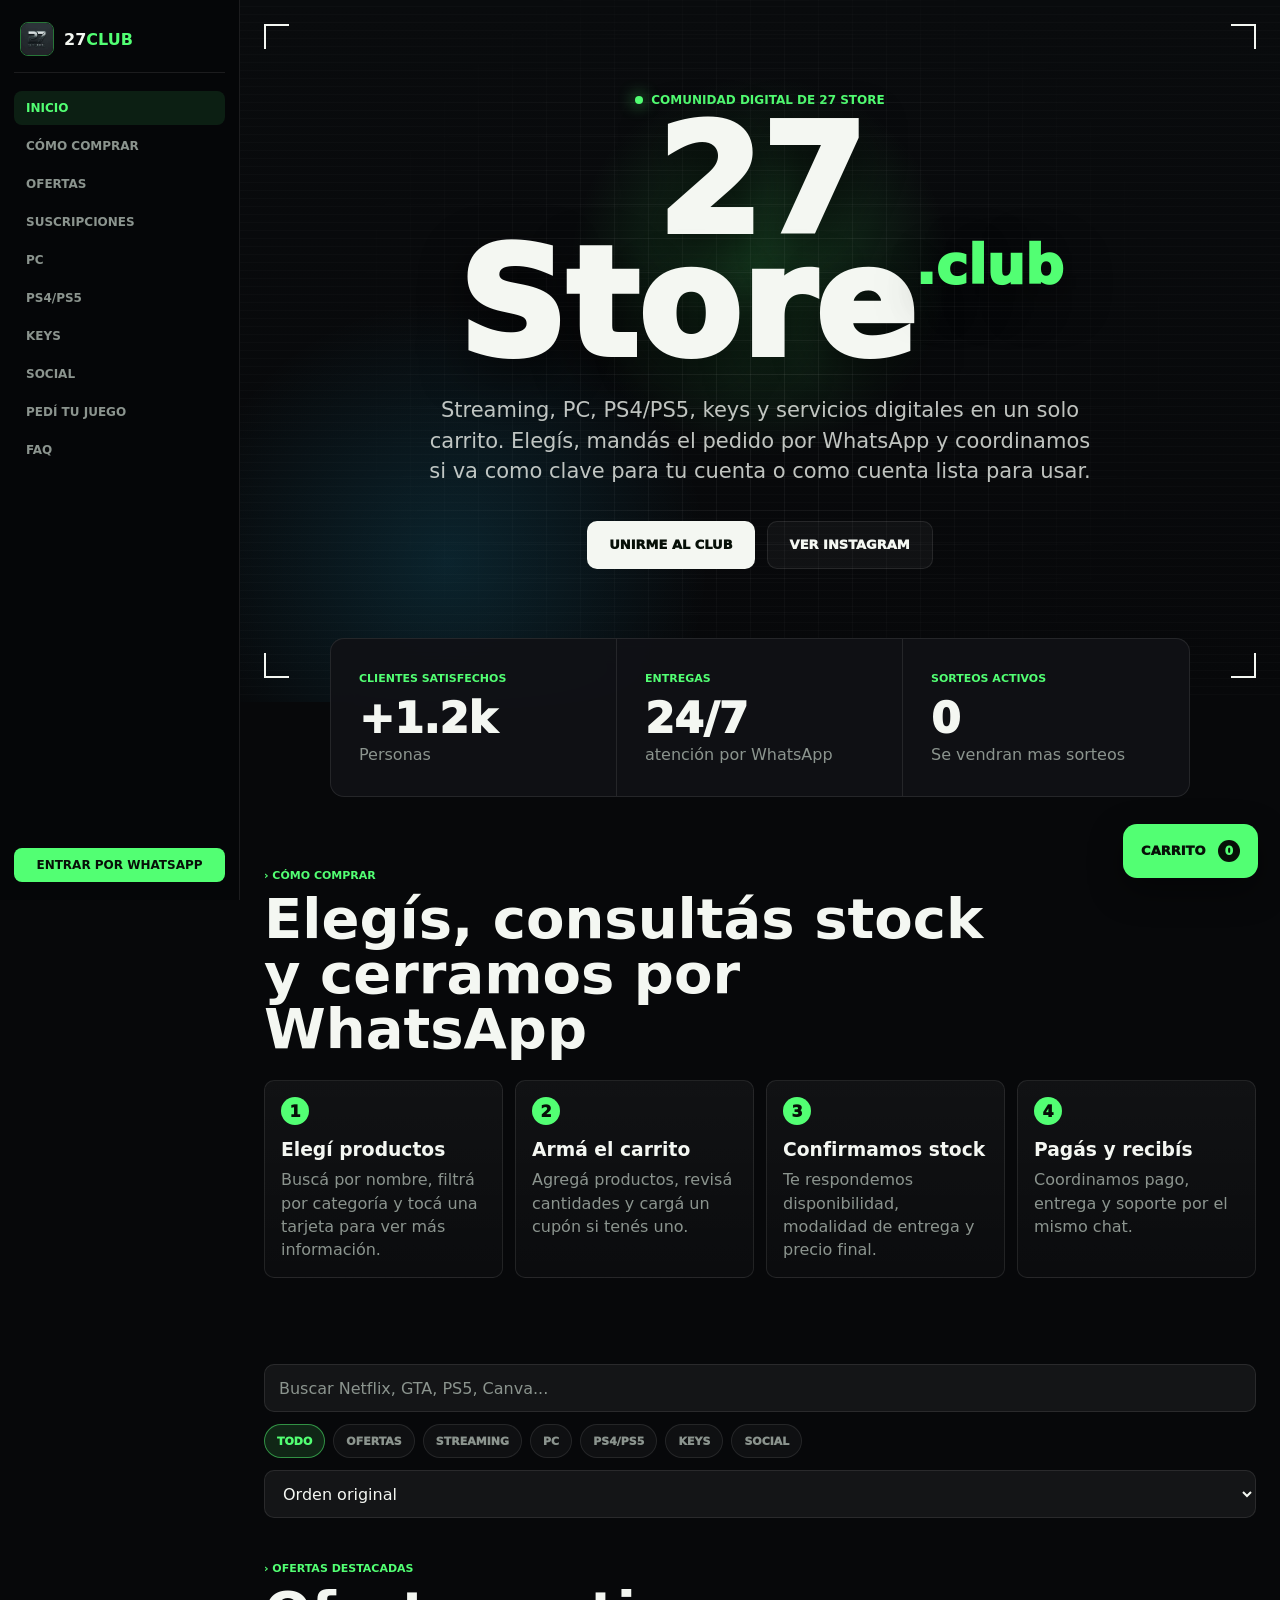
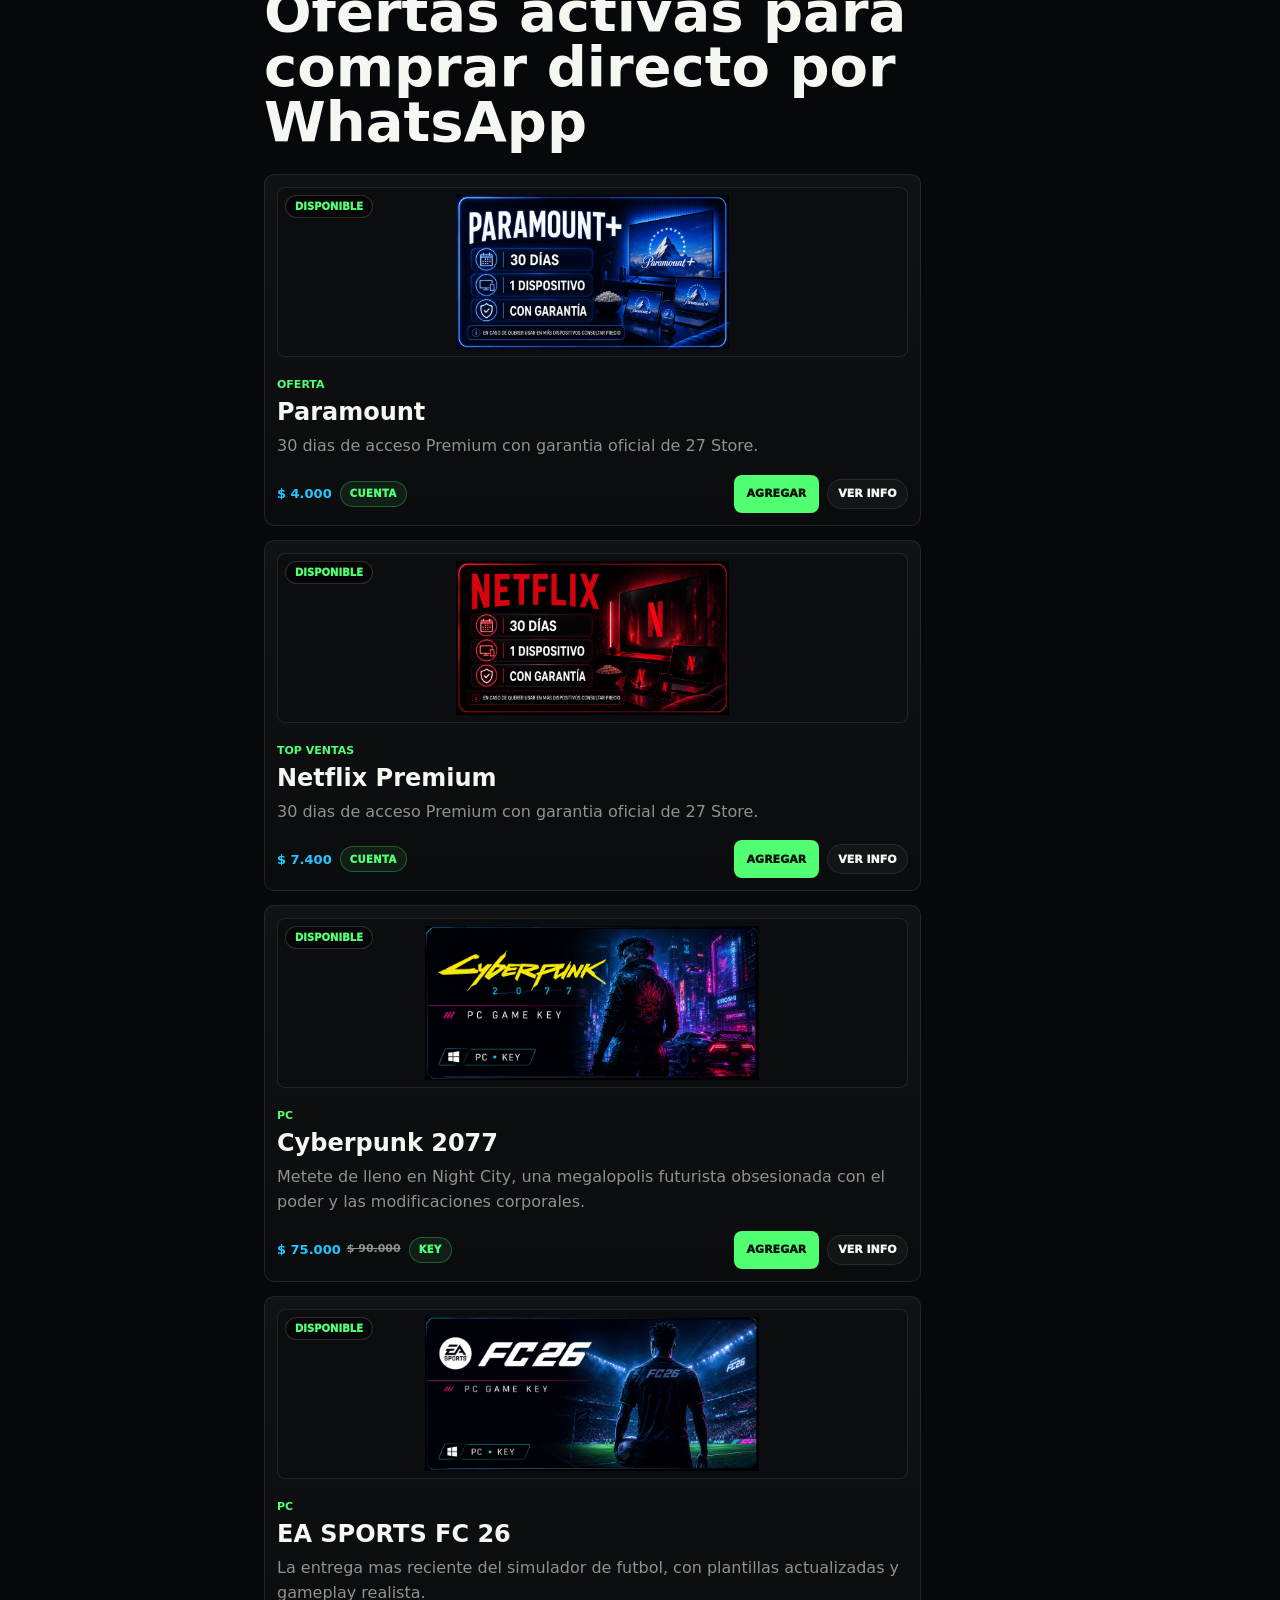
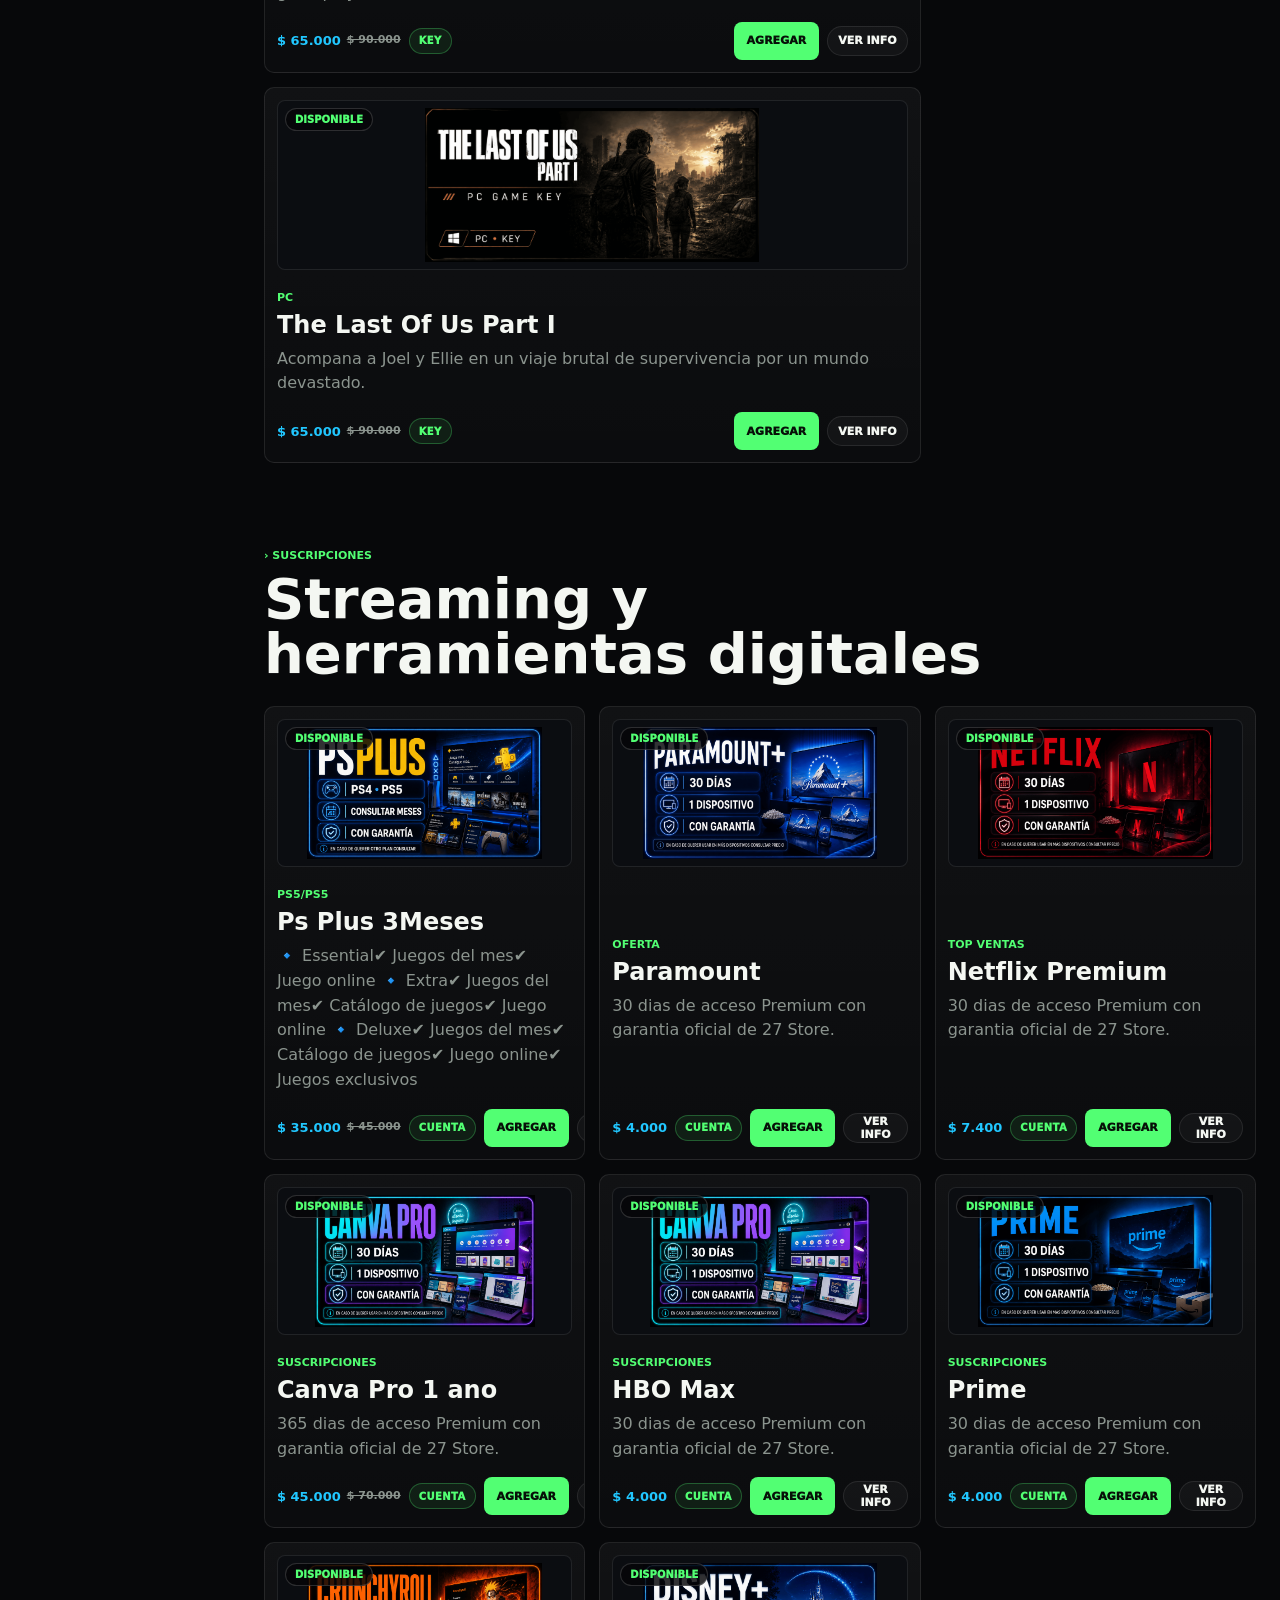
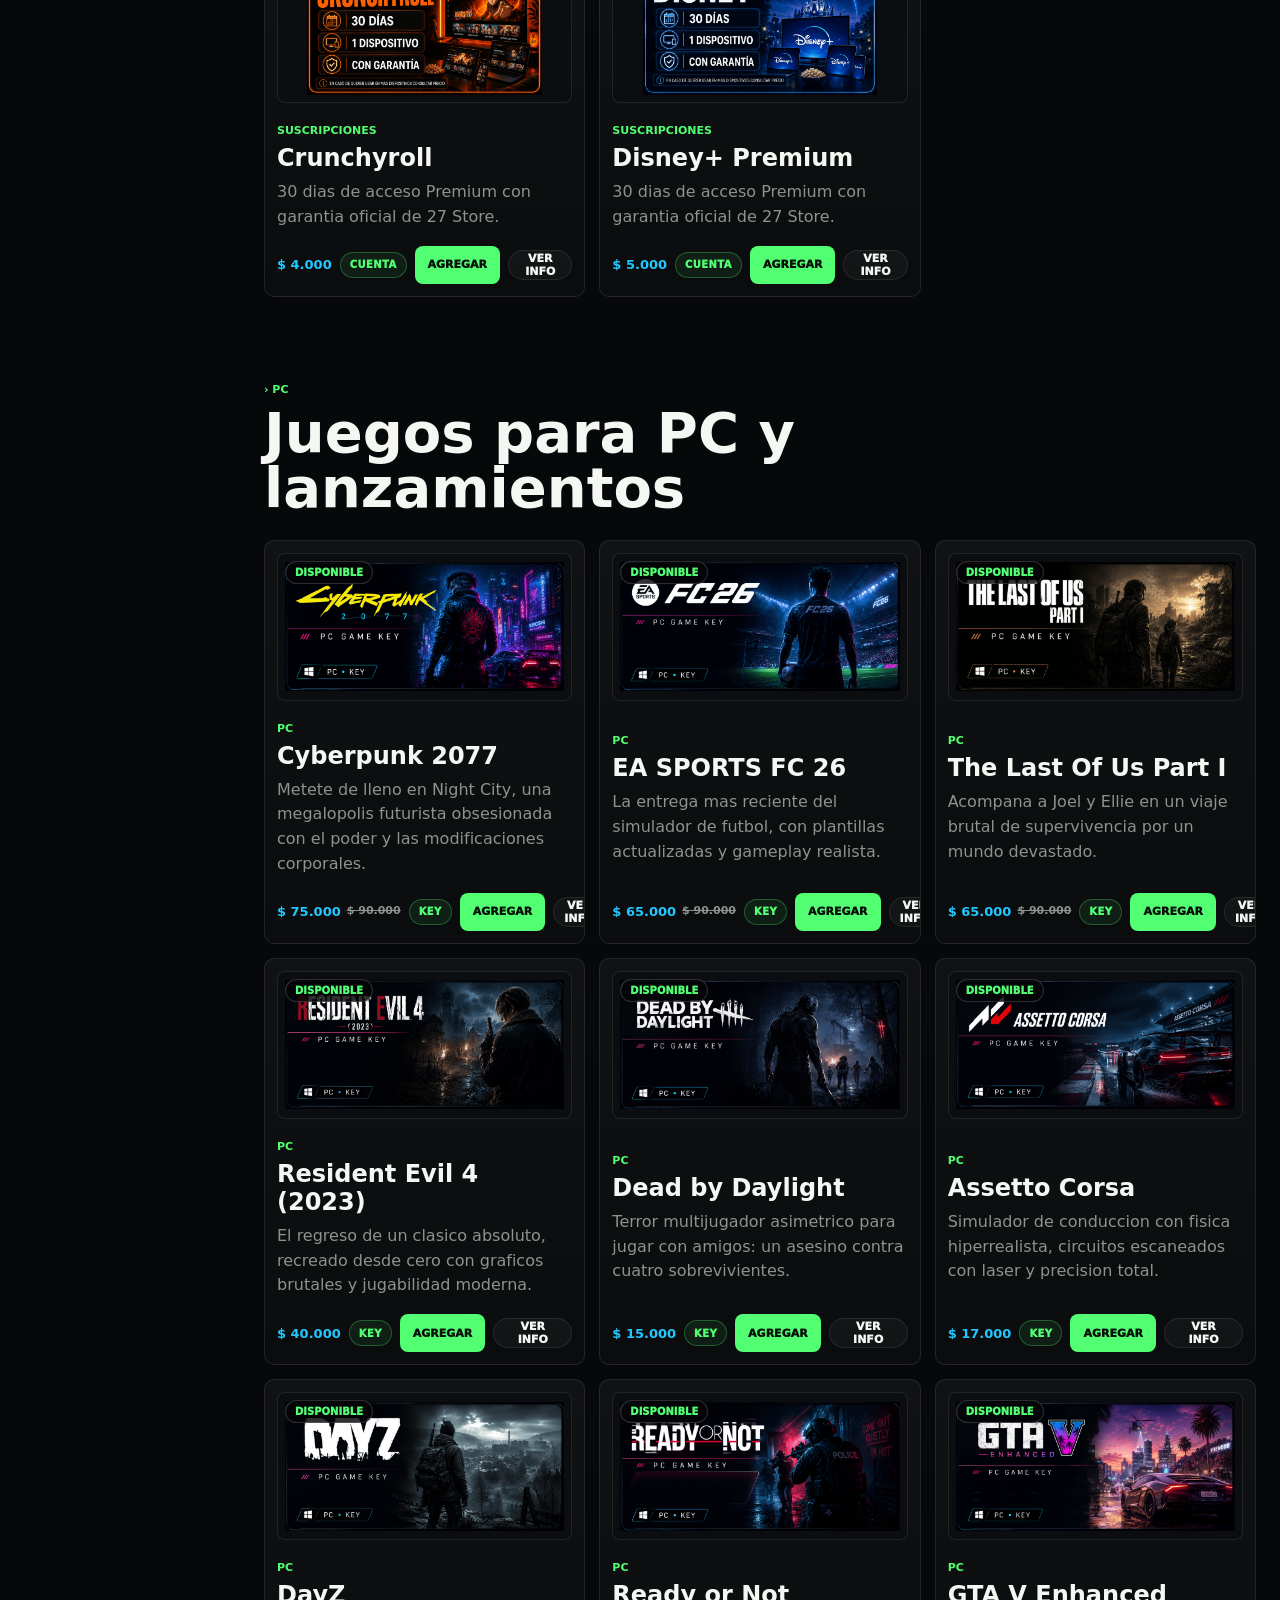
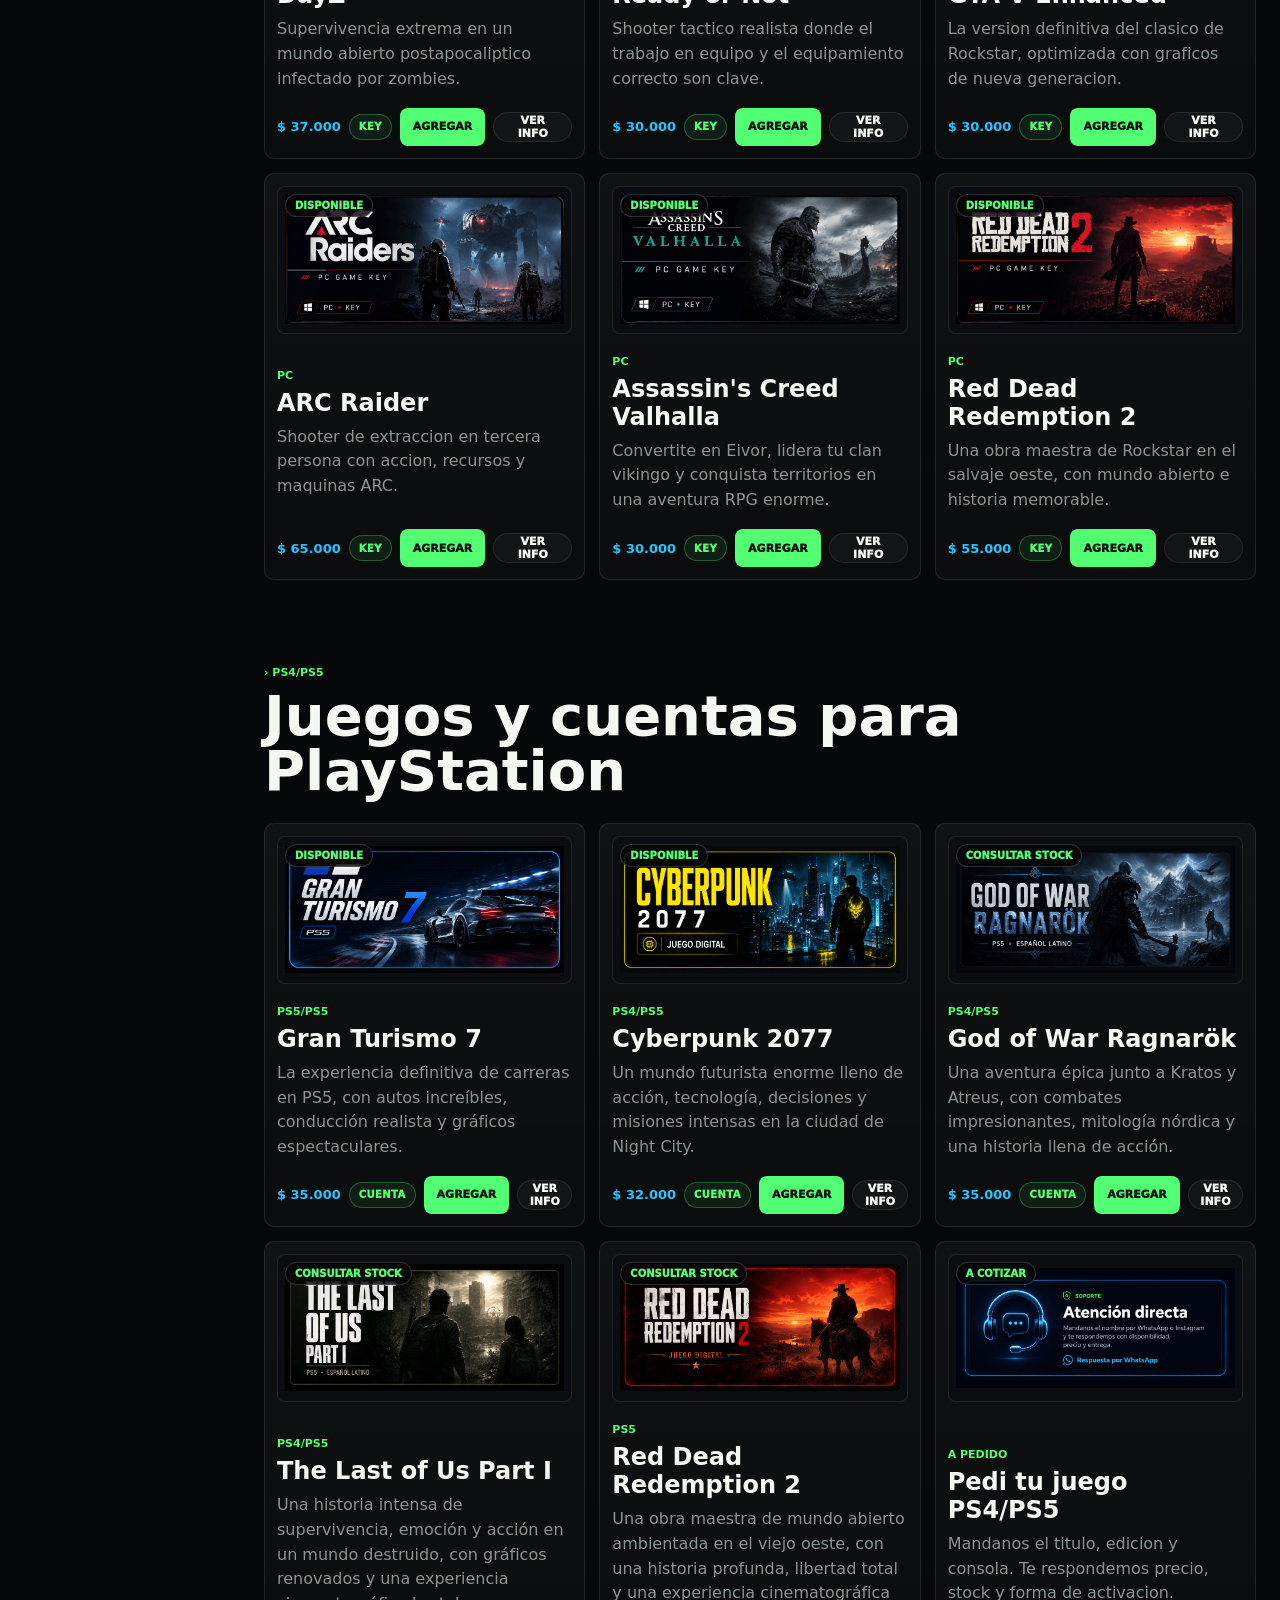
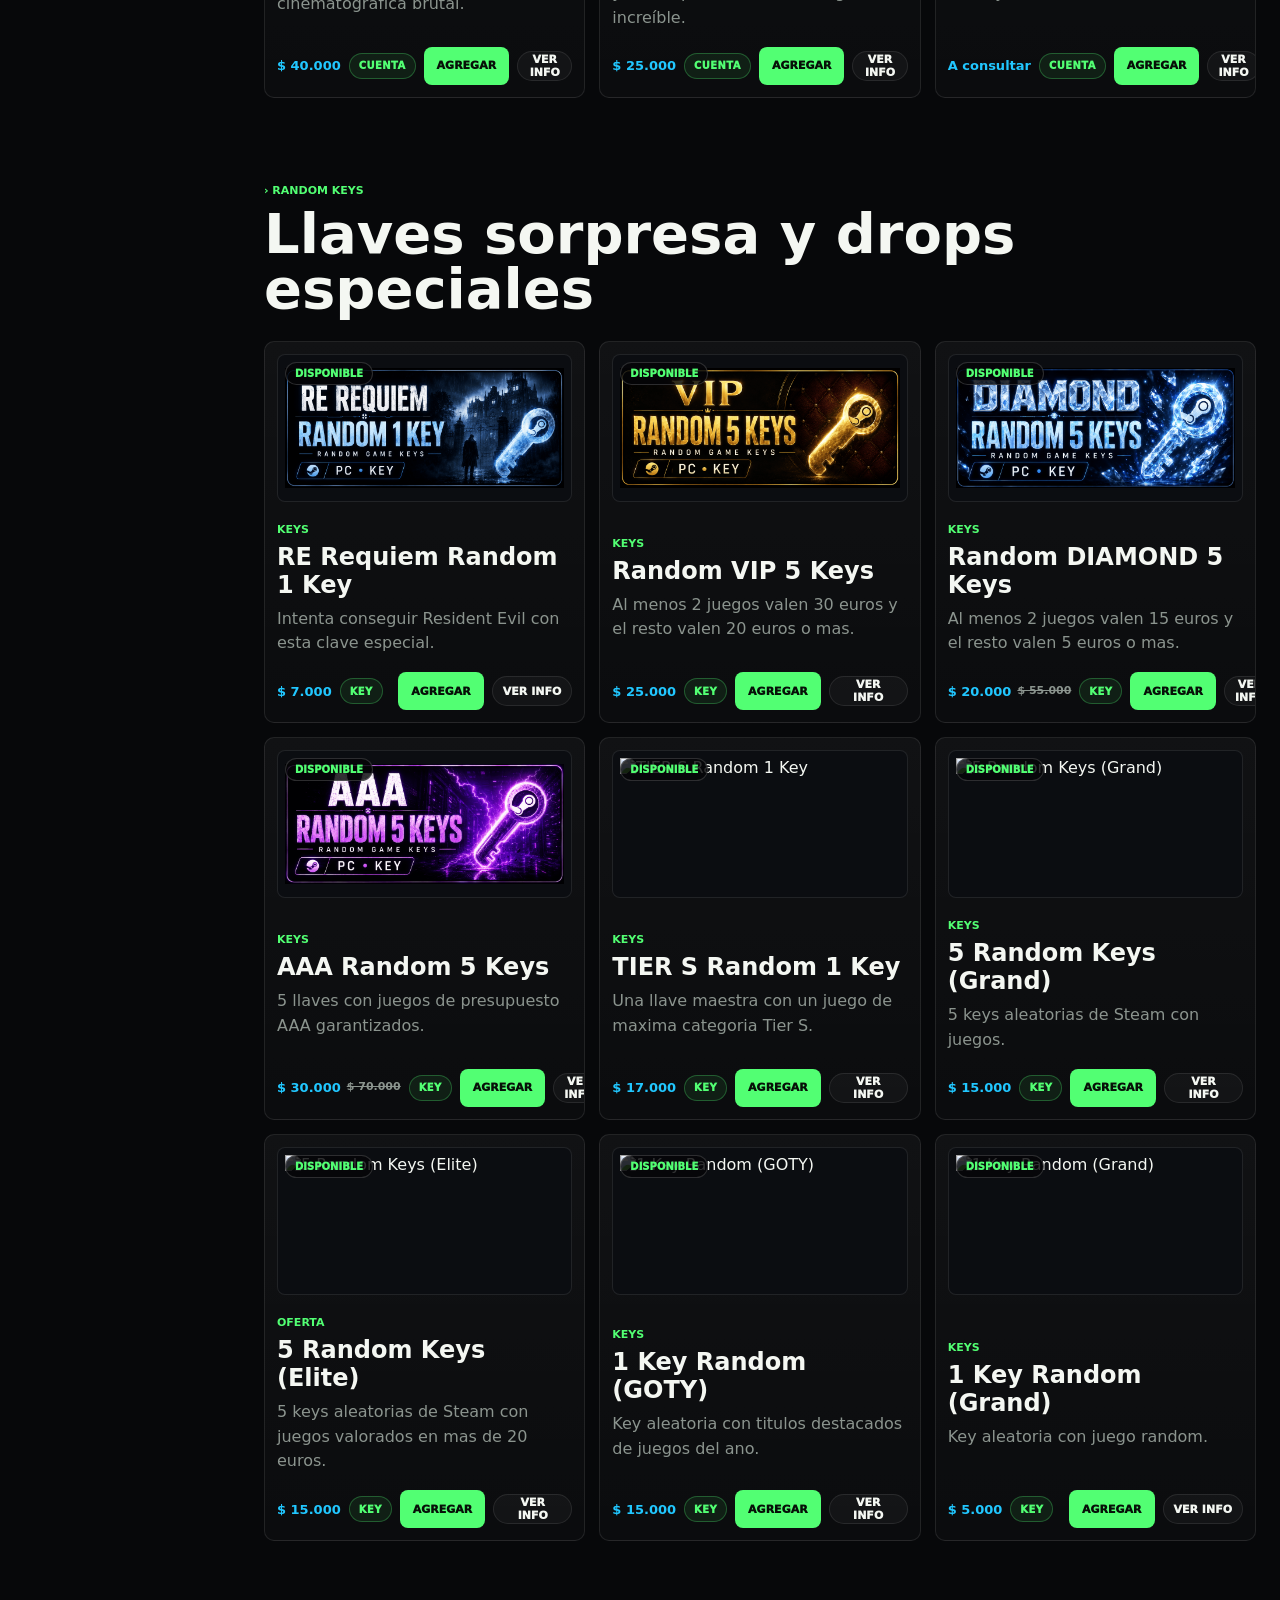
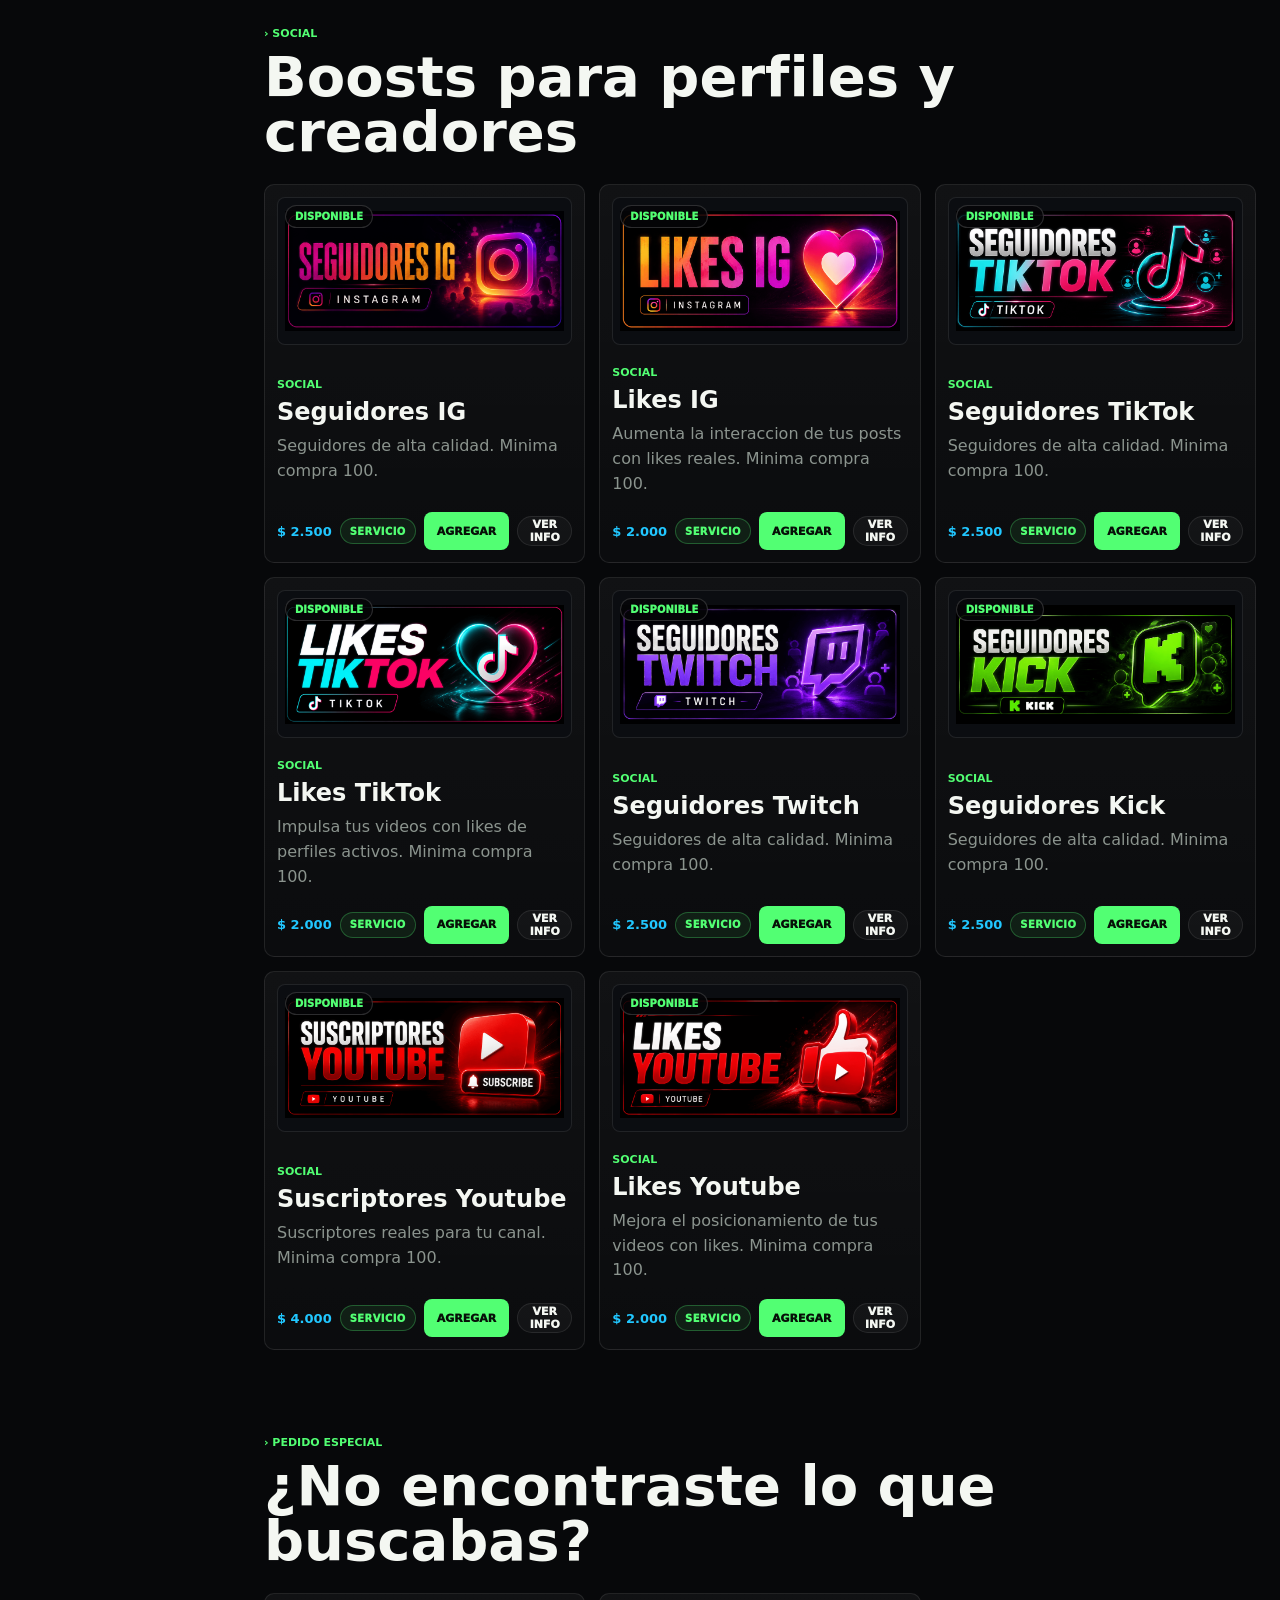
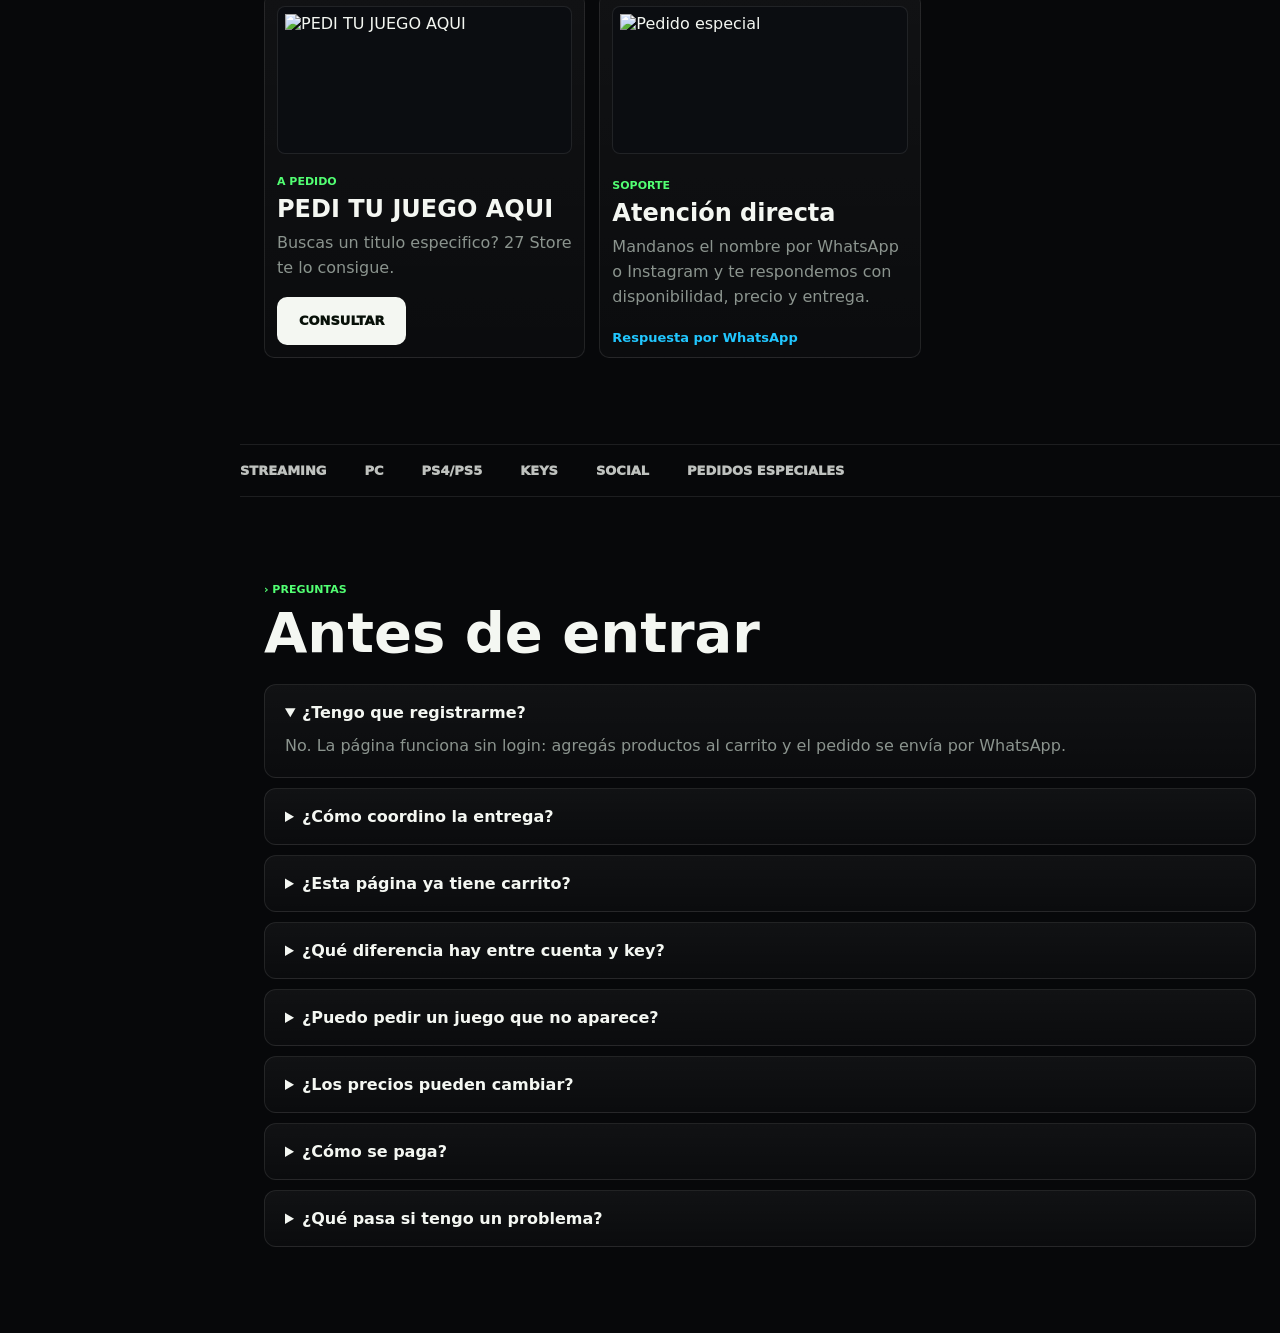
==== commit 842ffc08: "Update index.html" ====
--- a/index.html
+++ b/index.html
@@ -1,4 +1,4 @@
-﻿<!DOCTYPE html>
+<!DOCTYPE html>
 <html lang="es">
 <head>
   <meta charset="UTF-8">
@@ -10,12 +10,12 @@
     [hidden]{display:none!important}
     *{box-sizing:border-box}html{scroll-behavior:smooth}body{margin:0;min-height:100vh;background:var(--bg);color:var(--text);font-family:Inter,ui-sans-serif,system-ui,-apple-system,BlinkMacSystemFont,"Segoe UI",sans-serif;overflow-x:hidden}a{color:inherit;text-decoration:none}img{max-width:100%;display:block}.side-nav{position:fixed;inset:0 auto 0 0;z-index:20;width:240px;display:flex;flex-direction:column;gap:18px;border-right:1px solid var(--line);background:#050608;padding:18px 14px}.brand{display:flex;align-items:center;gap:10px;padding:4px 6px 16px;border-bottom:1px solid var(--line);font-weight:900;text-transform:uppercase}.brand img{width:34px;height:34px;border-radius:8px;border:1px solid rgba(82,255,115,.45);object-fit:cover}.brand span span,h1 span,.eyebrow,.stats span,.section-title span,.tag{color:var(--accent)}.side-nav nav{display:grid;gap:4px}.side-nav nav a,.side-cta{border-radius:8px;padding:10px 12px;color:var(--muted);font-size:12px;font-weight:800;text-transform:uppercase}.side-nav nav a:hover,.side-nav nav a.active{background:rgba(82,255,115,.1);color:var(--accent)}.side-cta{margin-top:auto;text-align:center;color:#071008;background:var(--accent)}main{margin-left:240px}.hero{position:relative;min-height:78vh;display:flex;align-items:center;justify-content:center;overflow:hidden;padding:72px 24px 116px;text-align:center;background:radial-gradient(circle at 50% 38%,rgba(82,255,115,.2),transparent 28%),radial-gradient(circle at 20% 80%,rgba(33,199,255,.14),transparent 26%),linear-gradient(180deg,#090b0d 0%,#07080a 100%)}.hero:before{content:"";position:absolute;inset:0;background:url("https://images.unsplash.com/photo-1542751371-adc38448a05e?q=80&w=1800&auto=format&fit=crop") center/cover;opacity:.16;filter:saturate(1.25) contrast(1.15)}.hero-grid{position:absolute;inset:0;background-image:linear-gradient(rgba(255,255,255,.07) 1px,transparent 1px),linear-gradient(90deg,rgba(255,255,255,.07) 1px,transparent 1px);background-size:34px 34px;mask-image:radial-gradient(circle at center,#000 0,transparent 70%)}.scanlines{position:absolute;inset:0;background:repeating-linear-gradient(0deg,transparent 0 7px,rgba(255,255,255,.035) 8px);pointer-events:none}.corner{position:absolute;width:25px;height:25px;border-color:rgba(82,255,115,.7)}.top-left{top:24px;left:24px;border-top:2px solid;border-left:2px solid}.top-right{top:24px;right:24px;border-top:2px solid;border-right:2px solid}.bottom-left{bottom:24px;left:24px;border-bottom:2px solid;border-left:2px solid}.bottom-right{bottom:24px;right:24px;border-bottom:2px solid;border-right:2px solid}.hero-content{position:relative;z-index:1;max-width:820px}.eyebrow{display:inline-flex;align-items:center;gap:8px;margin:0 0 14px;font-size:12px;font-weight:900;text-transform:uppercase}.eyebrow span{width:8px;height:8px;border-radius:50%;background:var(--accent);box-shadow:0 0 16px var(--accent)}h1{margin:0;font-size:clamp(64px,12vw,150px);line-height:.82;font-weight:1000;text-shadow:0 14px 45px rgba(0,0,0,.65)}h1 span{font-size:.36em;vertical-align:top}.hero-copy{max-width:680px;margin:28px auto 0;color:rgba(244,247,242,.78);font-size:clamp(16px,2vw,21px);line-height:1.45}.hero-actions{display:flex;justify-content:center;gap:12px;margin-top:34px;flex-wrap:wrap}.btn{display:inline-flex;align-items:center;justify-content:center;min-height:48px;border-radius:10px;padding:0 22px;font-size:13px;font-weight:950;text-transform:uppercase}.btn.primary{background:var(--text);color:#071008}.btn.ghost{border:1px solid var(--line);background:rgba(255,255,255,.04)}.stats{width:min(860px,calc(100% - 40px));margin:-64px auto 72px;position:relative;z-index:2;display:grid;grid-template-columns:repeat(3,1fr);overflow:hidden;border:1px solid var(--line);border-radius:14px;background:rgba(16,18,22,.94);backdrop-filter:blur(16px)}.stats article{padding:28px;border-right:1px solid var(--line)}.stats article:last-child{border-right:0}.stats span,.section-title span,.tag{font-size:11px;font-weight:900;text-transform:uppercase}.stats strong{display:block;margin-top:8px;font-size:42px;font-weight:1000}.stats p,.category-card p,details p{margin:0;color:var(--muted);line-height:1.55}.section{width:min(1080px,calc(100% - 48px));margin:0 auto 86px;scroll-margin-top:30px}.section-title{display:grid;gap:10px;margin-bottom:24px}.section-title h2{margin:0;max-width:760px;font-size:clamp(30px,5vw,56px);line-height:.98}.category-grid{display:grid;grid-template-columns:repeat(3,1fr);gap:14px}.category-card{min-height:230px;display:flex;flex-direction:column;justify-content:space-between;border:1px solid var(--line);border-radius:12px;padding:18px;background:linear-gradient(180deg,rgba(255,255,255,.045),rgba(255,255,255,.018));overflow:hidden}.category-card.wide{grid-column:span 2}.category-card img{width:100%;height:130px;object-fit:contain;border-radius:10px;margin-bottom:16px;background:rgba(255,255,255,.04)}.category-card h3{margin:6px 0 8px;font-size:24px}.category-card strong{display:inline-flex;width:max-content;margin-top:16px;color:var(--blue);font-size:13px;font-weight:900}.offer-card{min-height:360px;background:linear-gradient(180deg,rgba(7,8,10,.05),rgba(7,8,10,.92)),url("images/S4.png") center/contain no-repeat,#151820}.ticker-section{overflow:hidden;border-block:1px solid var(--line);margin-bottom:86px}.ticker{display:flex;gap:38px;width:max-content;padding:18px 0;animation:ticker 18s linear infinite}.ticker span{color:rgba(244,247,242,.78);font-size:13px;font-weight:1000;text-transform:uppercase}@keyframes ticker{to{transform:translateX(-35%)}}.leaderboard{border:1px solid var(--line);border-radius:12px;overflow:hidden;background:linear-gradient(180deg,rgba(255,255,255,.045),rgba(255,255,255,.018))}.leaderboard div{display:grid;grid-template-columns:70px 1fr auto;gap:14px;align-items:center;min-height:68px;padding:0 22px;border-bottom:1px solid var(--line)}.leaderboard div:last-child{border-bottom:0}.leaderboard strong{color:var(--warn)}.leaderboard span{font-weight:900}.leaderboard em{color:var(--accent);font-style:normal;font-weight:800}details{border:1px solid var(--line);border-radius:12px;margin-bottom:10px;padding:18px 20px;background:linear-gradient(180deg,rgba(255,255,255,.045),rgba(255,255,255,.018))}summary{cursor:pointer;font-weight:900}details p{padding-top:12px}.bottom-nav{display:none}@media (max-width:860px){.side-nav{display:none}main{margin-left:0;padding-bottom:74px}.hero{min-height:70vh;padding-top:52px}.stats,.category-grid{grid-template-columns:1fr}.stats article{border-right:0;border-bottom:1px solid var(--line);padding:22px}.stats article:last-child{border-bottom:0}.category-card.wide{grid-column:auto}.leaderboard div{grid-template-columns:1fr}.bottom-nav{position:fixed;inset:auto 0 0;z-index:30;display:grid;grid-template-columns:repeat(5,1fr);border-top:1px solid var(--line);background:rgba(5,6,8,.94);backdrop-filter:blur(14px)}.bottom-nav a{min-height:58px;display:grid;place-items:center;color:var(--muted);font-size:11px;font-weight:900;text-transform:uppercase}.bottom-nav a:last-child{color:var(--accent)}}@media (max-width:520px){.section{width:min(100% - 28px,1080px);margin-bottom:64px}.hero-actions{display:grid}.stats{width:calc(100% - 28px)}h1{font-size:68px}.category-card img{height:112px}}
     .product-actions{display:flex;align-items:center;justify-content:space-between;gap:10px;margin-top:16px}.product-actions strong{margin-top:0}.product-actions small{margin-left:6px;color:var(--muted);font-size:11px;text-decoration:line-through}.cart-add,.cart-open,.cart-close,.qty-btn,.remove-btn,.checkout-btn,.account-btn,.admin-btn{border:0;cursor:pointer;font:inherit}.cart-add,.account-btn,.admin-btn{min-height:38px;border-radius:8px;padding:0 13px;background:var(--accent);color:#071008;font-size:11px;font-weight:950;text-transform:uppercase}.account-box{position:fixed;top:18px;right:18px;z-index:45;width:min(360px,calc(100% - 36px));border:1px solid var(--line);border-radius:14px;background:rgba(5,6,8,.92);backdrop-filter:blur(14px);padding:14px;box-shadow:0 12px 34px rgba(0,0,0,.35)}.account-row{display:flex;align-items:center;justify-content:space-between;gap:10px}.account-info strong{display:block;font-size:13px}.account-info span{display:block;color:var(--muted);font-size:12px;margin-top:2px}.account-form{display:grid;grid-template-columns:1fr;gap:8px;margin-top:12px}.account-form input{min-height:40px;border:1px solid var(--line);border-radius:8px;background:rgba(255,255,255,.06);color:var(--text);padding:0 10px}.account-actions{display:grid;grid-template-columns:1fr 1fr;gap:8px}.account-note{margin:10px 0 0;color:var(--muted);font-size:12px;line-height:1.4}.admin-panel{display:none;width:min(1080px,calc(100% - 48px));margin:0 auto 86px;border:1px solid var(--line);border-radius:14px;background:rgba(16,18,22,.94);padding:18px}.admin-panel.open{display:block}.admin-panel h2{margin:0 0 12px}.admin-list{display:grid;gap:10px}.admin-order{display:grid;gap:8px;border:1px solid var(--line);border-radius:12px;padding:12px;background:rgba(255,255,255,.035)}.admin-order p{margin:0;color:var(--muted);font-size:13px}.admin-order-actions{display:flex;gap:8px;flex-wrap:wrap}.admin-btn.reject{background:#ff7a7a;color:#170707}.cart-open{position:fixed;right:22px;bottom:22px;z-index:40;min-height:54px;border-radius:14px;padding:0 18px;background:var(--accent);color:#071008;font-size:13px;font-weight:1000;text-transform:uppercase;box-shadow:0 12px 34px rgba(0,0,0,.42)}.cart-count{display:inline-grid;place-items:center;min-width:22px;height:22px;margin-left:8px;border-radius:999px;background:#071008;color:var(--accent);font-size:12px}.cart-modal{position:fixed;inset:0;z-index:60;display:none;align-items:center;justify-content:center;padding:18px;background:rgba(0,0,0,.72);backdrop-filter:blur(12px)}.cart-modal.open{display:flex}.cart-panel{width:min(520px,100%);max-height:88vh;display:flex;flex-direction:column;border:1px solid var(--line);border-radius:16px;background:#0c0e12;box-shadow:0 30px 80px rgba(0,0,0,.55);overflow:hidden}.cart-head{display:flex;align-items:center;justify-content:space-between;gap:12px;padding:18px 20px;border-bottom:1px solid var(--line)}.cart-head h2{margin:0;font-size:24px}.cart-close{width:36px;height:36px;border-radius:8px;background:rgba(255,255,255,.06);color:var(--text);font-size:24px}.cart-items{display:grid;gap:10px;padding:16px 20px;overflow:auto}.cart-empty{color:var(--muted);font-size:14px}.cart-item{display:grid;grid-template-columns:1fr auto;gap:12px;align-items:center;border:1px solid var(--line);border-radius:12px;padding:12px;background:rgba(255,255,255,.035)}.cart-item h3{margin:0 0 4px;font-size:15px}.cart-item p{margin:0;color:var(--muted);font-size:12px}.qty-row{display:flex;align-items:center;gap:8px}.qty-btn,.remove-btn{border-radius:8px;background:rgba(255,255,255,.07);color:var(--text);font-weight:900}.qty-btn{width:30px;height:30px}.remove-btn{padding:7px 9px;color:#ff7a7a}.cart-foot{padding:18px 20px;border-top:1px solid var(--line);background:rgba(255,255,255,.035)}.cart-total{display:flex;align-items:center;justify-content:space-between;margin-bottom:14px;font-size:22px;font-weight:1000}.checkout-btn{width:100%;min-height:52px;border-radius:10px;background:var(--accent);color:#071008;font-size:14px;font-weight:1000;text-transform:uppercase}.checkout-btn:disabled{opacity:.45;cursor:not-allowed}@media (max-width:860px){.account-box{position:static;width:calc(100% - 28px);margin:14px auto 0}.cart-open{right:12px;bottom:72px}.product-actions{align-items:stretch;flex-direction:column}.cart-add{width:100%}.admin-panel{width:calc(100% - 28px)}}
-    .reward-grid{display:grid;grid-template-columns:repeat(3,1fr);gap:14px}.reward-card{display:grid;gap:14px;border:1px solid var(--line);border-radius:12px;padding:18px;background:linear-gradient(180deg,rgba(82,255,115,.08),rgba(255,255,255,.018))}.reward-card h3{margin:0;font-size:22px}.reward-card p{margin:0;color:var(--muted);line-height:1.45}.reward-card strong{color:var(--warn);font-size:26px}.reward-btn{min-height:42px;border:0;border-radius:8px;background:var(--accent);color:#071008;cursor:pointer;font:inherit;font-size:12px;font-weight:950;text-transform:uppercase}.reward-btn:disabled{opacity:.45;cursor:not-allowed}.admin-subtitle{margin:16px 0 8px;color:var(--accent);font-size:12px;text-transform:uppercase}.redeem-status{margin-top:8px;color:var(--muted);font-size:13px}@media (max-width:860px){.reward-grid{grid-template-columns:1fr}}
-    .delivery-options{display:grid;gap:8px;margin:0 0 14px}.delivery-options label{display:flex;gap:10px;align-items:flex-start;border:1px solid var(--line);border-radius:10px;padding:10px 12px;background:rgba(255,255,255,.035);color:var(--text);font-size:13px;font-weight:800}.delivery-options input{accent-color:var(--accent);margin-top:2px}.delivery-options span{display:block;color:var(--muted);font-size:12px;font-weight:600;line-height:1.35}.order-status{margin:0 0 12px;color:var(--muted);font-size:12px;line-height:1.4}
-    .category-card{padding:12px;border-radius:10px}.category-card img{height:148px;padding:7px;object-fit:contain;object-position:center;border:1px solid var(--line);border-radius:8px;background:#0b0d11}.category-card.wide img{height:170px}.product-actions{display:grid;grid-template-columns:auto 1fr auto auto;align-items:center;gap:8px}.product-type{justify-self:start;display:inline-flex;align-items:center;min-height:26px;border:1px solid rgba(82,255,115,.28);border-radius:999px;padding:0 9px;background:rgba(82,255,115,.08);color:var(--accent);font-size:10px;font-weight:1000;text-transform:uppercase;letter-spacing:.04em}.cart-type{display:inline-flex;margin-top:4px;border:1px solid rgba(82,255,115,.24);border-radius:999px;padding:3px 8px;color:var(--accent);font-size:10px;font-weight:900;text-transform:uppercase}@media (max-width:860px){.product-actions{grid-template-columns:1fr 1fr}.product-type{grid-column:1 / 2}.info-btn{grid-column:2 / 3}.cart-add{grid-column:1 / -1}.category-card img{height:138px}.category-card.wide img{height:150px}}
-    .category-card{cursor:pointer;transition:border-color .18s ease,transform .18s ease,background .18s ease}.category-card:hover{border-color:rgba(82,255,115,.36);transform:translateY(-2px);background:linear-gradient(180deg,rgba(82,255,115,.07),rgba(255,255,255,.02))}.product-detail-modal{position:fixed;inset:0;z-index:65;display:none;align-items:center;justify-content:center;padding:18px;background:rgba(0,0,0,.76);backdrop-filter:blur(12px)}.product-detail-modal.open{display:flex}.product-detail-panel{width:min(760px,100%);max-height:90vh;display:grid;grid-template-columns:minmax(220px,320px) 1fr;border:1px solid var(--line);border-radius:16px;background:#0c0e12;box-shadow:0 30px 80px rgba(0,0,0,.58);overflow:hidden}.product-detail-media{display:grid;place-items:center;background:#080a0d;padding:18px}.product-detail-media img{width:100%;max-height:360px;object-fit:contain;object-position:center;border-radius:10px}.product-detail-body{padding:20px;display:flex;flex-direction:column;gap:12px}.product-detail-head{display:flex;align-items:flex-start;justify-content:space-between;gap:12px}.product-detail-head h2{margin:0;font-size:28px;line-height:1}.product-detail-close{width:36px;height:36px;border:0;border-radius:8px;background:rgba(255,255,255,.06);color:var(--text);cursor:pointer;font-size:24px}.product-detail-description{margin:0;color:var(--muted);line-height:1.55}.product-detail-meta{display:flex;gap:8px;flex-wrap:wrap}.product-detail-meta span{border:1px solid var(--line);border-radius:999px;padding:6px 10px;color:var(--accent);font-size:11px;font-weight:1000;text-transform:uppercase}.product-detail-actions{margin-top:auto;display:flex;align-items:center;justify-content:space-between;gap:12px}.product-detail-price{color:var(--blue);font-size:20px;font-weight:1000}.product-detail-add{min-height:44px;border:0;border-radius:9px;padding:0 16px;background:var(--accent);color:#071008;cursor:pointer;font:inherit;font-size:12px;font-weight:1000;text-transform:uppercase}@media (max-width:700px){.product-detail-panel{grid-template-columns:1fr}.product-detail-media img{max-height:260px}.product-detail-head h2{font-size:24px}}
-    .catalog-tools{width:min(1080px,calc(100% - 48px));margin:0 auto 44px;display:grid;gap:12px}.catalog-search{min-height:48px;border:1px solid var(--line);border-radius:10px;background:rgba(255,255,255,.055);color:var(--text);padding:0 14px;font:inherit}.catalog-search::placeholder{color:var(--muted)}.filter-row{display:flex;gap:8px;flex-wrap:wrap}.filter-btn,.info-btn{border:1px solid var(--line);border-radius:999px;background:rgba(255,255,255,.035);color:var(--muted);cursor:pointer;font:inherit;font-size:11px;font-weight:1000;text-transform:uppercase}.filter-btn{min-height:34px;padding:0 12px}.filter-btn.active{border-color:rgba(82,255,115,.5);background:rgba(82,255,115,.12);color:var(--accent)}.info-btn{justify-self:end;min-height:30px;padding:0 10px;color:var(--text)}.stock-badge{position:absolute;top:20px;left:20px;z-index:1;border:1px solid rgba(255,255,255,.16);border-radius:999px;padding:5px 9px;background:rgba(5,6,8,.82);color:var(--accent);font-size:10px;font-weight:1000;text-transform:uppercase}.category-card{position:relative}.category-card.is-hidden{display:none}.empty-results{display:none;color:var(--muted);border:1px solid var(--line);border-radius:10px;padding:16px;background:rgba(255,255,255,.035)}.empty-results.show{display:block}.how-grid{display:grid;grid-template-columns:repeat(4,1fr);gap:12px}.how-step{border:1px solid var(--line);border-radius:10px;padding:16px;background:linear-gradient(180deg,rgba(255,255,255,.045),rgba(255,255,255,.018))}.how-step strong{display:inline-grid;place-items:center;width:28px;height:28px;border-radius:999px;background:var(--accent);color:#071008;font-weight:1000}.how-step h3{margin:14px 0 8px}.how-step p{margin:0;color:var(--muted);line-height:1.45}.coupon-box{display:grid;grid-template-columns:1fr auto;gap:8px;margin-bottom:12px}.coupon-box input{min-height:40px;border:1px solid var(--line);border-radius:8px;background:rgba(255,255,255,.055);color:var(--text);padding:0 10px}.coupon-box button{border:0;border-radius:8px;background:var(--text);color:#071008;cursor:pointer;font:inherit;font-size:11px;font-weight:1000;text-transform:uppercase;padding:0 12px}.coupon-note{margin:0 0 12px;color:var(--muted);font-size:12px}.cart-discount{display:flex;align-items:center;justify-content:space-between;margin:-4px 0 12px;color:var(--accent);font-size:13px;font-weight:900}@media (max-width:860px){.catalog-tools{width:calc(100% - 28px);margin-bottom:34px}.how-grid{grid-template-columns:1fr}.info-btn{grid-column:1 / -1;justify-self:stretch}.coupon-box{grid-template-columns:1fr}.coupon-box button{min-height:40px}}
-  </style>
+    .reward-grid{display:grid;grid-template-columns:repeat(3,1fr);gap:14px}.reward-card{display:grid;gap:14px;border:1px solid var(--line);border-radius:12px;padding:18px;background:linear-gradient(180deg,rgba(82,255,115,.08),rgba(255,255,255,.018))}.reward-card h3{margin:0;font-size:22px}.reward-card p{margin:0;color:var(--muted);line-height:1.45}.reward-card strong{color:var(--warn);font-size:26px}.reward-btn{min-height:42px;border:0;border-radius:8px;background:var(--accent);color:#071008;cursor:pointer;font:inherit;font-size:12px;font-weight:950;text-transform:uppercase}.reward-btn:disabled{opacity:.45;cursor:not-allowed}.admin-subtitle{margin:16px 0 8px;color:var(--accent);font-size:12px;text-transform:uppercase}.redeem-status{margin-top:8px;color:var(--muted);font-size:13px}@media (max-width:860px){.reward-grid{grid-template-columns:1fr}}
+    .delivery-options{display:grid;gap:8px;margin:0 0 14px}.delivery-options label{display:flex;gap:10px;align-items:flex-start;border:1px solid var(--line);border-radius:10px;padding:10px 12px;background:rgba(255,255,255,.035);color:var(--text);font-size:13px;font-weight:800}.delivery-options input{accent-color:var(--accent);margin-top:2px}.delivery-options span{display:block;color:var(--muted);font-size:12px;font-weight:600;line-height:1.35}.order-status{margin:0 0 12px;color:var(--muted);font-size:12px;line-height:1.4}
+    .category-card{padding:12px;border-radius:10px}.category-card img{height:148px;padding:7px;object-fit:contain;object-position:center;border:1px solid var(--line);border-radius:8px;background:#0b0d11}.category-card.wide img{height:170px}.product-actions{display:grid;grid-template-columns:auto 1fr auto auto;align-items:center;gap:8px}.product-type{justify-self:start;display:inline-flex;align-items:center;min-height:26px;border:1px solid rgba(82,255,115,.28);border-radius:999px;padding:0 9px;background:rgba(82,255,115,.08);color:var(--accent);font-size:10px;font-weight:1000;text-transform:uppercase;letter-spacing:.04em}.cart-type{display:inline-flex;margin-top:4px;border:1px solid rgba(82,255,115,.24);border-radius:999px;padding:3px 8px;color:var(--accent);font-size:10px;font-weight:900;text-transform:uppercase}@media (max-width:860px){.product-actions{grid-template-columns:1fr 1fr}.product-type{grid-column:1 / 2}.info-btn{grid-column:2 / 3}.cart-add{grid-column:1 / -1}.category-card img{height:138px}.category-card.wide img{height:150px}}
+    .category-card{cursor:pointer;transition:border-color .18s ease,transform .18s ease,background .18s ease}.category-card:hover{border-color:rgba(82,255,115,.36);transform:translateY(-2px);background:linear-gradient(180deg,rgba(82,255,115,.07),rgba(255,255,255,.02))}.product-detail-modal{position:fixed;inset:0;z-index:65;display:none;align-items:center;justify-content:center;padding:18px;background:rgba(0,0,0,.76);backdrop-filter:blur(12px)}.product-detail-modal.open{display:flex}.product-detail-panel{width:min(760px,100%);max-height:90vh;display:grid;grid-template-columns:minmax(220px,320px) 1fr;border:1px solid var(--line);border-radius:16px;background:#0c0e12;box-shadow:0 30px 80px rgba(0,0,0,.58);overflow:hidden}.product-detail-media{display:grid;place-items:center;background:#080a0d;padding:18px}.product-detail-media img{width:100%;max-height:360px;object-fit:contain;object-position:center;border-radius:10px}.product-detail-body{padding:20px;display:flex;flex-direction:column;gap:12px}.product-detail-head{display:flex;align-items:flex-start;justify-content:space-between;gap:12px}.product-detail-head h2{margin:0;font-size:28px;line-height:1}.product-detail-close{width:36px;height:36px;border:0;border-radius:8px;background:rgba(255,255,255,.06);color:var(--text);cursor:pointer;font-size:24px}.product-detail-description{margin:0;color:var(--muted);line-height:1.55}.product-detail-meta{display:flex;gap:8px;flex-wrap:wrap}.product-detail-meta span{border:1px solid var(--line);border-radius:999px;padding:6px 10px;color:var(--accent);font-size:11px;font-weight:1000;text-transform:uppercase}.product-detail-actions{margin-top:auto;display:flex;align-items:center;justify-content:space-between;gap:12px}.product-detail-price{color:var(--blue);font-size:20px;font-weight:1000}.product-detail-add{min-height:44px;border:0;border-radius:9px;padding:0 16px;background:var(--accent);color:#071008;cursor:pointer;font:inherit;font-size:12px;font-weight:1000;text-transform:uppercase}@media (max-width:700px){.product-detail-panel{grid-template-columns:1fr}.product-detail-media img{max-height:260px}.product-detail-head h2{font-size:24px}}
+    .catalog-tools{width:min(1080px,calc(100% - 48px));margin:0 auto 44px;display:grid;gap:12px}.catalog-search{min-height:48px;border:1px solid var(--line);border-radius:10px;background:rgba(255,255,255,.055);color:var(--text);padding:0 14px;font:inherit}.catalog-search::placeholder{color:var(--muted)}.filter-row{display:flex;gap:8px;flex-wrap:wrap}.filter-btn,.info-btn{border:1px solid var(--line);border-radius:999px;background:rgba(255,255,255,.035);color:var(--muted);cursor:pointer;font:inherit;font-size:11px;font-weight:1000;text-transform:uppercase}.filter-btn{min-height:34px;padding:0 12px}.filter-btn.active{border-color:rgba(82,255,115,.5);background:rgba(82,255,115,.12);color:var(--accent)}.info-btn{justify-self:end;min-height:30px;padding:0 10px;color:var(--text)}.stock-badge{position:absolute;top:20px;left:20px;z-index:1;border:1px solid rgba(255,255,255,.16);border-radius:999px;padding:5px 9px;background:rgba(5,6,8,.82);color:var(--accent);font-size:10px;font-weight:1000;text-transform:uppercase}.category-card{position:relative}.category-card.is-hidden{display:none}.empty-results{display:none;color:var(--muted);border:1px solid var(--line);border-radius:10px;padding:16px;background:rgba(255,255,255,.035)}.empty-results.show{display:block}.how-grid{display:grid;grid-template-columns:repeat(4,1fr);gap:12px}.how-step{border:1px solid var(--line);border-radius:10px;padding:16px;background:linear-gradient(180deg,rgba(255,255,255,.045),rgba(255,255,255,.018))}.how-step strong{display:inline-grid;place-items:center;width:28px;height:28px;border-radius:999px;background:var(--accent);color:#071008;font-weight:1000}.how-step h3{margin:14px 0 8px}.how-step p{margin:0;color:var(--muted);line-height:1.45}.coupon-box{display:grid;grid-template-columns:1fr auto;gap:8px;margin-bottom:12px}.coupon-box input{min-height:40px;border:1px solid var(--line);border-radius:8px;background:rgba(255,255,255,.055);color:var(--text);padding:0 10px}.coupon-box button{border:0;border-radius:8px;background:var(--text);color:#071008;cursor:pointer;font:inherit;font-size:11px;font-weight:1000;text-transform:uppercase;padding:0 12px}.coupon-note{margin:0 0 12px;color:var(--muted);font-size:12px}.cart-discount{display:flex;align-items:center;justify-content:space-between;margin:-4px 0 12px;color:var(--accent);font-size:13px;font-weight:900}@media (max-width:860px){.catalog-tools{width:calc(100% - 28px);margin-bottom:34px}.how-grid{grid-template-columns:1fr}.info-btn{grid-column:1 / -1;justify-self:stretch}.coupon-box{grid-template-columns:1fr}.coupon-box button{min-height:40px}}
+  </style>
 </head>
 <body>
   <aside class="side-nav" aria-label="Navegacion principal">
@@ -24,9 +24,9 @@
       <span>27<span>Club</span></span>
     </a>
     <nav>
-      <a class="active" href="#inicio">Inicio</a>
-      <a href="#como-comprar">Cómo comprar</a>
-      <a href="#ofertas">Ofertas</a>
+      <a class="active" href="#inicio">Inicio</a>
+      <a href="#como-comprar">Cómo comprar</a>
+      <a href="#ofertas">Ofertas</a>
       <a href="#suscripciones">Suscripciones</a>
       <a href="#juegos">PC</a>
       <a href="#ps">PS4/PS5</a>
@@ -58,74 +58,74 @@
       </div>
     </section>
 
-    <section class="stats" aria-label="Resumen del club">
+    <section class="stats" aria-label="Resumen del club">
       <article>
-        <span>Comunidad</span>
+        <span>Clientes Satisfechos</span>
         <strong>+1.2k</strong>
-        <p>miembros activos</p>
+        <p>Personas</p>
       </article>
       <article>
-        <span>Entrega</span>
+        <span>Entregas</span>
         <strong>24/7</strong>
         <p>atención por WhatsApp</p>
       </article>
       <article>
-        <span>Modalidad</span>
-        <strong>2</strong>
-        <p>clave o cuenta lista</p>
-      </article>
-    </section>
-
-    <section id="como-comprar" class="section">
-      <div class="section-title">
-        <span>› Cómo comprar</span>
-        <h2>Elegís, consultás stock y cerramos por WhatsApp</h2>
-      </div>
-      <div class="how-grid">
-        <article class="how-step">
-          <strong>1</strong>
-          <h3>Elegí productos</h3>
-          <p>Buscá por nombre, filtrá por categoría y tocá una tarjeta para ver más información.</p>
-        </article>
-        <article class="how-step">
-          <strong>2</strong>
-          <h3>Armá el carrito</h3>
-          <p>Agregá productos, revisá cantidades y cargá un cupón si tenés uno.</p>
-        </article>
-        <article class="how-step">
-          <strong>3</strong>
-          <h3>Confirmamos stock</h3>
-          <p>Te respondemos disponibilidad, modalidad de entrega y precio final.</p>
-        </article>
-        <article class="how-step">
-          <strong>4</strong>
-          <h3>Pagás y recibís</h3>
-          <p>Coordinamos pago, entrega y soporte por el mismo chat.</p>
-        </article>
-      </div>
-    </section>
-
-    <section class="catalog-tools" aria-label="Buscar y filtrar catálogo">
-      <input class="catalog-search" id="catalog-search" type="search" placeholder="Buscar Netflix, GTA, PS5, Canva...">
-      <div class="filter-row" id="filter-row">
-        <button class="filter-btn active" type="button" data-filter="all">Todo</button>
-        <button class="filter-btn" type="button" data-filter="ofertas">Ofertas</button>
-        <button class="filter-btn" type="button" data-filter="suscripciones">Streaming</button>
-        <button class="filter-btn" type="button" data-filter="juegos">PC</button>
-        <button class="filter-btn" type="button" data-filter="ps">PS4/PS5</button>
-        <button class="filter-btn" type="button" data-filter="keys">Keys</button>
-        <button class="filter-btn" type="button" data-filter="social">Social</button>
-      </div>
-      <select class="catalog-search" id="sort-select" aria-label="Ordenar productos">
-        <option value="default">Orden original</option>
-        <option value="price-asc">Menor precio primero</option>
-        <option value="price-desc">Mayor precio primero</option>
-        <option value="consult">A consultar primero</option>
-      </select>
-      <p class="empty-results" id="empty-results">No encontré productos con ese filtro. Probá con otro nombre o categoría.</p>
-    </section>
-
-    <section id="ofertas" class="section">
+        <span>Sorteos Activos</span>
+        <strong>0</strong>
+        <p>Se vendran mas sorteos</p>
+      </article>
+    </section>
+
+    <section id="como-comprar" class="section">
+      <div class="section-title">
+        <span>› Cómo comprar</span>
+        <h2>Elegís, consultás stock y cerramos por WhatsApp</h2>
+      </div>
+      <div class="how-grid">
+        <article class="how-step">
+          <strong>1</strong>
+          <h3>Elegí productos</h3>
+          <p>Buscá por nombre, filtrá por categoría y tocá una tarjeta para ver más información.</p>
+        </article>
+        <article class="how-step">
+          <strong>2</strong>
+          <h3>Armá el carrito</h3>
+          <p>Agregá productos, revisá cantidades y cargá un cupón si tenés uno.</p>
+        </article>
+        <article class="how-step">
+          <strong>3</strong>
+          <h3>Confirmamos stock</h3>
+          <p>Te respondemos disponibilidad, modalidad de entrega y precio final.</p>
+        </article>
+        <article class="how-step">
+          <strong>4</strong>
+          <h3>Pagás y recibís</h3>
+          <p>Coordinamos pago, entrega y soporte por el mismo chat.</p>
+        </article>
+      </div>
+    </section>
+
+    <section class="catalog-tools" aria-label="Buscar y filtrar catálogo">
+      <input class="catalog-search" id="catalog-search" type="search" placeholder="Buscar Netflix, GTA, PS5, Canva...">
+      <div class="filter-row" id="filter-row">
+        <button class="filter-btn active" type="button" data-filter="all">Todo</button>
+        <button class="filter-btn" type="button" data-filter="ofertas">Ofertas</button>
+        <button class="filter-btn" type="button" data-filter="suscripciones">Streaming</button>
+        <button class="filter-btn" type="button" data-filter="juegos">PC</button>
+        <button class="filter-btn" type="button" data-filter="ps">PS4/PS5</button>
+        <button class="filter-btn" type="button" data-filter="keys">Keys</button>
+        <button class="filter-btn" type="button" data-filter="social">Social</button>
+      </div>
+      <select class="catalog-search" id="sort-select" aria-label="Ordenar productos">
+        <option value="default">Orden original</option>
+        <option value="price-asc">Menor precio primero</option>
+        <option value="price-desc">Mayor precio primero</option>
+        <option value="consult">A consultar primero</option>
+      </select>
+      <p class="empty-results" id="empty-results">No encontré productos con ese filtro. Probá con otro nombre o categoría.</p>
+    </section>
+
+    <section id="ofertas" class="section">
       <div class="section-title">
         <span>› Ofertas destacadas</span>
         <h2>Ofertas activas para comprar directo por WhatsApp</h2>
@@ -225,88 +225,88 @@
         <summary>¿Cómo coordino la entrega?</summary>
         <p>El contacto principal sigue siendo WhatsApp o Instagram. Desde ahí confirmás disponibilidad, entrega y soporte.</p>
       </details>
-      <details>
-        <summary>¿Esta página ya tiene carrito?</summary>
-        <p>Sí. Podés armar tu pedido, revisar el total y enviarlo por WhatsApp sin usar Firebase, Supabase ni cuentas de usuario.</p>
-      </details>
-      <details>
-        <summary>¿Qué diferencia hay entre cuenta y key?</summary>
-        <p>Key significa que se entrega una clave o activación para usar en tu cuenta. Cuenta significa que se entrega una cuenta lista para usar, según disponibilidad del producto.</p>
-      </details>
-      <details>
-        <summary>¿Puedo pedir un juego que no aparece?</summary>
-        <p>Sí. Usá “Pedí tu juego”, agregalo al carrito o escribinos por WhatsApp con nombre, plataforma y edición que buscás.</p>
-      </details>
-      <details>
-        <summary>¿Los precios pueden cambiar?</summary>
-        <p>Puede pasar en productos digitales, keys o cuentas con stock limitado. El precio final se confirma por WhatsApp antes de pagar.</p>
-      </details>
-      <details>
-        <summary>¿Cómo se paga?</summary>
-        <p>Después de enviar el pedido te pasamos los datos de pago disponibles y confirmamos la entrega.</p>
-      </details>
-      <details>
-        <summary>¿Qué pasa si tengo un problema?</summary>
-        <p>El soporte se coordina por el mismo chat de compra. Guardá el comprobante y el mensaje del pedido para resolverlo más rápido.</p>
-      </details>
-    </section>
-  </main>
+      <details>
+        <summary>¿Esta página ya tiene carrito?</summary>
+        <p>Sí. Podés armar tu pedido, revisar el total y enviarlo por WhatsApp sin usar Firebase, Supabase ni cuentas de usuario.</p>
+      </details>
+      <details>
+        <summary>¿Qué diferencia hay entre cuenta y key?</summary>
+        <p>Key significa que se entrega una clave o activación para usar en tu cuenta. Cuenta significa que se entrega una cuenta lista para usar, según disponibilidad del producto.</p>
+      </details>
+      <details>
+        <summary>¿Puedo pedir un juego que no aparece?</summary>
+        <p>Sí. Usá “Pedí tu juego”, agregalo al carrito o escribinos por WhatsApp con nombre, plataforma y edición que buscás.</p>
+      </details>
+      <details>
+        <summary>¿Los precios pueden cambiar?</summary>
+        <p>Puede pasar en productos digitales, keys o cuentas con stock limitado. El precio final se confirma por WhatsApp antes de pagar.</p>
+      </details>
+      <details>
+        <summary>¿Cómo se paga?</summary>
+        <p>Después de enviar el pedido te pasamos los datos de pago disponibles y confirmamos la entrega.</p>
+      </details>
+      <details>
+        <summary>¿Qué pasa si tengo un problema?</summary>
+        <p>El soporte se coordina por el mismo chat de compra. Guardá el comprobante y el mensaje del pedido para resolverlo más rápido.</p>
+      </details>
+    </section>
+  </main>
 
   <button class="cart-open" type="button" aria-label="Abrir carrito">
     Carrito <span class="cart-count">0</span>
   </button>
 
-  <div class="cart-modal" id="cart-modal" aria-hidden="true">
+  <div class="cart-modal" id="cart-modal" aria-hidden="true">
     <div class="cart-panel" role="dialog" aria-modal="true" aria-labelledby="cart-title">
       <div class="cart-head">
         <h2 id="cart-title">Tu pedido</h2>
         <button class="cart-close" type="button" aria-label="Cerrar carrito">&times;</button>
-      </div>
-      <div class="cart-items" id="cart-items"></div>
-      <div class="cart-foot">
-        <p class="order-status" id="order-status">Cada producto ya indica si se entrega como cuenta, key o servicio.</p>
-        <div class="coupon-box">
-          <input id="coupon-input" type="text" placeholder="Cupón de descuento" autocomplete="off">
-          <button id="coupon-btn" type="button">Aplicar</button>
-        </div>
-        <p class="coupon-note" id="coupon-note">Si tenés un cupón, escribilo antes de finalizar.</p>
-        <div class="cart-discount" id="cart-discount" hidden>
-          <span>Descuento</span>
-          <strong id="cart-discount-amount">-$0</strong>
-        </div>
-        <div class="cart-total">
-          <span>Total</span>
-          <strong id="cart-total">$0</strong>
-        </div>
-        <button class="checkout-btn" id="clear-cart-btn" type="button" disabled>Vaciar carrito</button>
-        <button class="checkout-btn" id="checkout-btn" type="button" disabled>Finalizar por WhatsApp</button>
-      </div>
-    </div>
-  </div>
-
-  <div class="product-detail-modal" id="product-detail-modal" aria-hidden="true">
-    <div class="product-detail-panel" role="dialog" aria-modal="true" aria-labelledby="product-detail-title">
-      <div class="product-detail-media">
-        <img id="product-detail-image" src="" alt="">
-      </div>
-      <div class="product-detail-body">
-        <div class="product-detail-head">
-          <h2 id="product-detail-title"></h2>
-          <button class="product-detail-close" type="button" aria-label="Cerrar detalle">&times;</button>
-        </div>
-        <div class="product-detail-meta">
-          <span id="product-detail-type"></span>
-          <span id="product-detail-section"></span>
-        </div>
-        <p class="product-detail-description" id="product-detail-description"></p>
-        <div class="product-detail-actions">
-          <strong class="product-detail-price" id="product-detail-price"></strong>
-          <button class="product-detail-add" id="product-detail-share" type="button">Compartir</button>
-          <button class="product-detail-add" id="product-detail-add" type="button">Agregar al carrito</button>
-        </div>
-      </div>
-    </div>
-  </div>
+      </div>
+      <div class="cart-items" id="cart-items"></div>
+      <div class="cart-foot">
+        <p class="order-status" id="order-status">Cada producto ya indica si se entrega como cuenta, key o servicio.</p>
+        <div class="coupon-box">
+          <input id="coupon-input" type="text" placeholder="Cupón de descuento" autocomplete="off">
+          <button id="coupon-btn" type="button">Aplicar</button>
+        </div>
+        <p class="coupon-note" id="coupon-note">Si tenés un cupón, escribilo antes de finalizar.</p>
+        <div class="cart-discount" id="cart-discount" hidden>
+          <span>Descuento</span>
+          <strong id="cart-discount-amount">-$0</strong>
+        </div>
+        <div class="cart-total">
+          <span>Total</span>
+          <strong id="cart-total">$0</strong>
+        </div>
+        <button class="checkout-btn" id="clear-cart-btn" type="button" disabled>Vaciar carrito</button>
+        <button class="checkout-btn" id="checkout-btn" type="button" disabled>Finalizar por WhatsApp</button>
+      </div>
+    </div>
+  </div>
+
+  <div class="product-detail-modal" id="product-detail-modal" aria-hidden="true">
+    <div class="product-detail-panel" role="dialog" aria-modal="true" aria-labelledby="product-detail-title">
+      <div class="product-detail-media">
+        <img id="product-detail-image" src="" alt="">
+      </div>
+      <div class="product-detail-body">
+        <div class="product-detail-head">
+          <h2 id="product-detail-title"></h2>
+          <button class="product-detail-close" type="button" aria-label="Cerrar detalle">&times;</button>
+        </div>
+        <div class="product-detail-meta">
+          <span id="product-detail-type"></span>
+          <span id="product-detail-section"></span>
+        </div>
+        <p class="product-detail-description" id="product-detail-description"></p>
+        <div class="product-detail-actions">
+          <strong class="product-detail-price" id="product-detail-price"></strong>
+          <button class="product-detail-add" id="product-detail-share" type="button">Compartir</button>
+          <button class="product-detail-add" id="product-detail-add" type="button">Agregar al carrito</button>
+        </div>
+      </div>
+    </div>
+  </div>
 
   <nav class="bottom-nav" aria-label="Navegacion movil">
     <a href="#inicio">Inicio</a>
@@ -316,260 +316,254 @@
     <a href="https://wa.me/5493513743859" target="_blank" rel="noreferrer">Entrar</a>
   </nav>
 
-  <script src="products.js"></script>
-  <script>
-    const PRODUCTS_KEY = "27store-products-v1";
-    const loadProducts = () => {
-      try {
-        const savedProducts = JSON.parse(localStorage.getItem(PRODUCTS_KEY) || "null");
-        if (Array.isArray(savedProducts) && savedProducts.length > 0) return savedProducts;
-      } catch { localStorage.removeItem(PRODUCTS_KEY); }
-      return window.STORE_PRODUCTS || [];
-    };
-    const PRODUCTS = loadProducts();
-    const WHATSAPP_NUMBER = "5493513743859";
-    const CART_KEY = "27store-cart-v2";
-    const COUPON_KEY = "27store-coupon-v1";
-    const money = new Intl.NumberFormat("es-AR", { style: "currency", currency: "ARS", maximumFractionDigits: 0 });
-    const coupons = {
-      "27STORE": { label: "27STORE", percent: 10 },
-      "AMIGO27": { label: "AMIGO27", percent: 15 },
-      "STREAMING": { label: "STREAMING", percent: 5 },
-      "MILOFF": { label: "MILOFF", amount: 1000 },
-      "5000OFF": { label: "5000OFF", amount: 5000 }
-    };
-
-    const cart = [];
-    let activeDetailProduct = null;
-    let activeFilter = "all";
-    let activeCoupon = null;
-
-    const navLinks = [...document.querySelectorAll(".side-nav nav a")];
-    const cartModal = document.querySelector("#cart-modal");
-    const cartItems = document.querySelector("#cart-items");
-    const cartTotal = document.querySelector("#cart-total");
-    const cartCount = document.querySelector(".cart-count");
-    const checkoutBtn = document.querySelector("#checkout-btn");
-    const clearCartBtn = document.querySelector("#clear-cart-btn");
-    const orderStatus = document.querySelector("#order-status");
-    const couponInput = document.querySelector("#coupon-input");
-    const couponBtn = document.querySelector("#coupon-btn");
-    const couponNote = document.querySelector("#coupon-note");
-    const cartDiscount = document.querySelector("#cart-discount");
-    const cartDiscountAmount = document.querySelector("#cart-discount-amount");
-    const catalogSearch = document.querySelector("#catalog-search");
-    const sortSelect = document.querySelector("#sort-select");
-    const filterButtons = [...document.querySelectorAll(".filter-btn")];
-    const emptyResults = document.querySelector("#empty-results");
-    const productDetailModal = document.querySelector("#product-detail-modal");
-    const productDetailImage = document.querySelector("#product-detail-image");
-    const productDetailTitle = document.querySelector("#product-detail-title");
-    const productDetailType = document.querySelector("#product-detail-type");
-    const productDetailSection = document.querySelector("#product-detail-section");
-    const productDetailDescription = document.querySelector("#product-detail-description");
-    const productDetailPrice = document.querySelector("#product-detail-price");
-    const productDetailAdd = document.querySelector("#product-detail-add");
-    const productDetailShare = document.querySelector("#product-detail-share");
-
-    const escapeHtml = (value) => String(value ?? "").replace(/[&<>"']/g, (char) => ({ "&": "&amp;", "<": "&lt;", ">": "&gt;", '"': "&quot;", "'": "&#039;" })[char]);
-    const formatPrice = (value) => value > 0 ? money.format(value) : "A consultar";
-    const getTotal = () => cart.reduce((total, item) => total + item.price * item.qty, 0);
-    const getCount = () => cart.reduce((total, item) => total + item.qty, 0);
-    const getDiscountAmount = () => {
-      if (!activeCoupon) return 0;
-      if (activeCoupon.amount) return Math.min(getTotal(), activeCoupon.amount);
-      return Math.floor(getTotal() * (activeCoupon.percent || 0) / 100);
-    };
-    const getFinalTotal = () => Math.max(0, getTotal() - getDiscountAmount());
-
-    const sectionLabels = { ofertas: "Ofertas destacadas", suscripciones: "Suscripciones", juegos: "PC", ps: "PS4/PS5", keys: "Random keys", social: "Social" };
-    const findProduct = (id) => PRODUCTS.find((product) => product.id === id);
-
-    const getProductsForGrid = (gridName) => {
-      const list = gridName === "ofertas" ? PRODUCTS.filter((product) => product.featured) : PRODUCTS.filter((product) => product.category === gridName);
-      return [...list].sort((a, b) => {
-        if (sortSelect.value === "price-asc") return (a.price || Infinity) - (b.price || Infinity);
-        if (sortSelect.value === "price-desc") return (b.price || 0) - (a.price || 0);
-        if (sortSelect.value === "consult") return (a.price > 0) - (b.price > 0);
-        return 0;
-      });
-    };
-
-    const productCardTemplate = (product, gridName) => `
-      <article class="category-card${product.featured && gridName === "ofertas" ? " wide" : ""}" data-id="${escapeHtml(product.id)}" data-category="${escapeHtml(gridName)}" data-search="${escapeHtml(`${product.name} ${product.description} ${product.tag} ${product.type}`.toLowerCase())}" data-stock="${escapeHtml(product.stock)}">
-        <span class="stock-badge">${escapeHtml(product.stock)}</span>
-        <img src="${escapeHtml(product.image)}" alt="${escapeHtml(product.name)}">
-        <div><span class="tag">${escapeHtml(product.tag)}</span><h3>${escapeHtml(product.name)}</h3><p>${escapeHtml(product.description)}</p></div>
-        <div class="product-actions">
-          <strong>${formatPrice(product.price)}${product.oldPrice ? ` <small>${formatPrice(product.oldPrice)}</small>` : ""}</strong>
-          <span class="product-type">${escapeHtml(product.type)}</span>
-          <button class="cart-add" data-id="${escapeHtml(product.id)}" type="button">Agregar</button>
-          <button class="info-btn" data-id="${escapeHtml(product.id)}" type="button">Ver info</button>
-        </div>
-      </article>`;
-
-    const renderProductSections = () => {
-      document.querySelectorAll("[data-products]").forEach((grid) => {
-        const gridName = grid.dataset.products;
-        grid.innerHTML = getProductsForGrid(gridName).map((product) => productCardTemplate(product, gridName)).join("");
-      });
-    };
-
-    const saveCart = () => {
-      localStorage.setItem(CART_KEY, JSON.stringify(cart.map(({ id, qty }) => ({ id, qty }))));
-      localStorage.setItem(COUPON_KEY, activeCoupon?.label || "");
-    };
-
-    const loadCart = () => {
-      try {
-        JSON.parse(localStorage.getItem(CART_KEY) || "[]").forEach((item) => {
-          const product = findProduct(item.id);
-          if (product) cart.push({ id: product.id, name: product.name, price: product.price, type: product.type, qty: Math.max(1, Number(item.qty) || 1) });
-        });
-        const savedCoupon = localStorage.getItem(COUPON_KEY);
-        if (savedCoupon && coupons[savedCoupon]) {
-          activeCoupon = coupons[savedCoupon];
-          couponInput.value = savedCoupon;
-          couponNote.textContent = activeCoupon.amount ? `Cupón ${activeCoupon.label} aplicado: ${money.format(activeCoupon.amount)} de descuento.` : `Cupón ${activeCoupon.label} aplicado: ${activeCoupon.percent}% de descuento.`;
-        }
-      } catch { localStorage.removeItem(CART_KEY); }
-    };
-
-    const openCart = () => { cartModal.classList.add("open"); cartModal.setAttribute("aria-hidden", "false"); };
-    const closeCart = () => { cartModal.classList.remove("open"); cartModal.setAttribute("aria-hidden", "true"); };
-
-    const renderCart = () => {
-      cartCount.textContent = getCount();
-      const discount = getDiscountAmount();
-      cartTotal.textContent = getTotal() > 0 ? money.format(getFinalTotal()) : "A consultar";
-      cartDiscount.hidden = discount <= 0;
-      cartDiscountAmount.textContent = `-${money.format(discount)}`;
-      checkoutBtn.disabled = cart.length === 0;
-      clearCartBtn.disabled = cart.length === 0;
-      if (cart.length === 0) {
-        cartItems.innerHTML = '<p class="cart-empty">Todavía no agregaste productos.</p>';
-        saveCart();
-        return;
-      }
-      cartItems.innerHTML = cart.map((item) => `
-        <article class="cart-item"><div><h3>${escapeHtml(item.name)}</h3><p>${formatPrice(item.price)} x ${item.qty}</p><span class="cart-type">${escapeHtml(item.type)}</span></div><div class="qty-row"><button class="qty-btn" type="button" data-action="minus" data-id="${escapeHtml(item.id)}">-</button><strong>${item.qty}</strong><button class="qty-btn" type="button" data-action="plus" data-id="${escapeHtml(item.id)}">+</button><button class="remove-btn" type="button" data-action="remove" data-id="${escapeHtml(item.id)}">Quitar</button></div></article>`).join("");
-      saveCart();
-    };
-
-    const addToCart = (product) => {
-      const existing = cart.find((item) => item.id === product.id);
-      if (existing) existing.qty += 1;
-      else cart.push({ id: product.id, name: product.name, price: product.price, type: product.type, qty: 1 });
-      orderStatus.textContent = `${product.name} agregado. Podés seguir comprando o finalizar por WhatsApp.`;
-      renderCart();
-      openCart();
-    };
-
-    const openProductDetail = (product) => {
-      activeDetailProduct = product;
-      productDetailImage.src = product.image;
-      productDetailImage.alt = product.name;
-      productDetailTitle.textContent = product.name;
-      productDetailType.textContent = product.type;
-      productDetailSection.textContent = `${sectionLabels[product.category] || "Producto"} · ${product.stock}`;
-      productDetailDescription.textContent = product.description;
-      productDetailPrice.textContent = formatPrice(product.price);
-      productDetailModal.classList.add("open");
-      productDetailModal.setAttribute("aria-hidden", "false");
-    };
-    const closeProductDetail = () => { productDetailModal.classList.remove("open"); productDetailModal.setAttribute("aria-hidden", "true"); activeDetailProduct = null; };
-
-    const applyCoupon = () => {
-      const code = couponInput.value.trim().toUpperCase();
-      if (!code) { activeCoupon = null; couponNote.textContent = "Cupón quitado."; renderCart(); return; }
-      if (!coupons[code]) { activeCoupon = null; couponNote.textContent = "Cupón no válido. Revisá el código y probá de nuevo."; renderCart(); return; }
-      activeCoupon = coupons[code];
-      couponInput.value = code;
-      couponNote.textContent = activeCoupon.amount ? `Cupón ${activeCoupon.label} aplicado: ${money.format(activeCoupon.amount)} de descuento.` : `Cupón ${activeCoupon.label} aplicado: ${activeCoupon.percent}% de descuento.`;
-      renderCart();
-    };
-
-    const applyCatalogFilters = () => {
-      const term = catalogSearch.value.trim().toLowerCase();
-      let visible = 0;
-      document.querySelectorAll(".category-card").forEach((card) => {
-        const matchesFilter = activeFilter === "all" || card.dataset.category === activeFilter;
-        const matchesSearch = !term || (card.dataset.search || "").includes(term);
-        const show = matchesFilter && matchesSearch;
-        card.classList.toggle("is-hidden", !show);
-        if (show) visible += 1;
-      });
-      emptyResults.classList.toggle("show", visible === 0);
-    };
-
-    const shareProduct = (product) => {
-      const message = [`Hola 27 Store, quiero consultar por ${product.name}.`, `Tipo: ${product.type}`, `Precio: ${formatPrice(product.price)}`, `Stock: ${product.stock}`].join("\n");
-      window.open(`https://wa.me/${WHATSAPP_NUMBER}?text=${encodeURIComponent(message)}`, "_blank");
-    };
-
-    const setActiveLink = () => {
-      const sections = navLinks.map((link) => document.querySelector(link.getAttribute("href"))).filter(Boolean);
-      const pageBottom = window.innerHeight + window.scrollY >= document.documentElement.scrollHeight - 4;
-      const current = pageBottom ? sections[sections.length - 1] : sections.reduce((best, section) => {
-        const distance = Math.abs(section.getBoundingClientRect().top - 120);
-        return distance < best.distance ? { section, distance } : best;
-      }, { section: sections[0], distance: Infinity }).section;
-      navLinks.forEach((link) => link.classList.toggle("active", link.getAttribute("href") === `#${current.id}`));
-    };
-
-    document.addEventListener("click", (event) => {
-      const addButton = event.target.closest(".cart-add");
-      if (addButton) { const product = findProduct(addButton.dataset.id); if (product) addToCart(product); return; }
-      const infoButton = event.target.closest(".info-btn");
-      if (infoButton) { const product = findProduct(infoButton.dataset.id); if (product) openProductDetail(product); return; }
-      const card = event.target.closest(".category-card");
-      if (card && !event.target.closest("button,a")) { const product = findProduct(card.dataset.id); if (product) openProductDetail(product); }
-    });
-
-    couponBtn.addEventListener("click", applyCoupon);
-    couponInput.addEventListener("keydown", (event) => { if (event.key === "Enter") { event.preventDefault(); applyCoupon(); } });
-    catalogSearch.addEventListener("input", applyCatalogFilters);
-    sortSelect.addEventListener("change", () => { renderProductSections(); applyCatalogFilters(); });
-    filterButtons.forEach((button) => button.addEventListener("click", () => { activeFilter = button.dataset.filter; filterButtons.forEach((item) => item.classList.toggle("active", item === button)); applyCatalogFilters(); }));
-    productDetailAdd.addEventListener("click", () => { if (!activeDetailProduct) return; addToCart(activeDetailProduct); closeProductDetail(); });
-    productDetailShare.addEventListener("click", () => { if (activeDetailProduct) shareProduct(activeDetailProduct); });
-    document.querySelector(".product-detail-close").addEventListener("click", closeProductDetail);
-    productDetailModal.addEventListener("click", (event) => { if (event.target === productDetailModal) closeProductDetail(); });
-    document.querySelector(".cart-open").addEventListener("click", openCart);
-    document.querySelector(".cart-close").addEventListener("click", closeCart);
-    clearCartBtn.addEventListener("click", () => { cart.splice(0, cart.length); activeCoupon = null; couponInput.value = ""; couponNote.textContent = "Carrito vacío. Cupón quitado."; renderCart(); });
-    cartModal.addEventListener("click", (event) => { if (event.target === cartModal) closeCart(); });
-    cartItems.addEventListener("click", (event) => {
-      const button = event.target.closest("button");
-      if (!button) return;
-      const item = cart.find((product) => product.id === button.dataset.id);
-      if (!item) return;
-      if (button.dataset.action === "plus") item.qty += 1;
-      if (button.dataset.action === "minus") item.qty -= 1;
-      if (button.dataset.action === "remove" || item.qty <= 0) cart.splice(cart.indexOf(item), 1);
-      renderCart();
-    });
-    checkoutBtn.addEventListener("click", () => {
-      if (cart.length === 0) return;
-      const lines = cart.map((item) => `- ${item.name} (${item.type}) x${item.qty}: ${item.price > 0 ? money.format(item.price * item.qty) : "A consultar"}`);
-      const message = ["Hola 27 Store, quiero hacer este pedido:", "", ...lines, "", ...(activeCoupon ? [`Cupón: ${activeCoupon.label}`, `Descuento: -${money.format(getDiscountAmount())}`] : []), `Total estimado: ${getTotal() > 0 ? money.format(getFinalTotal()) : "A consultar"}`, "", "Me pasás disponibilidad, datos de pago y entrega?"].join("\n");
-      orderStatus.textContent = "Pedido listo. Se abrió WhatsApp para enviarlo.";
-      window.open(`https://wa.me/${WHATSAPP_NUMBER}?text=${encodeURIComponent(message)}`, "_blank");
-    });
-    window.addEventListener("scroll", setActiveLink, { passive: true });
-    window.addEventListener("hashchange", setActiveLink);
-
-    renderProductSections();
-    loadCart();
-    applyCatalogFilters();
-    renderCart();
-    setActiveLink();
-  </script>
+  <script src="products.js"></script>
+  <script>
+    const PRODUCTS_KEY = "27store-products-v1";
+    const loadProducts = () => {
+      try {
+        const savedProducts = JSON.parse(localStorage.getItem(PRODUCTS_KEY) || "null");
+        if (Array.isArray(savedProducts) && savedProducts.length > 0) return savedProducts;
+      } catch { localStorage.removeItem(PRODUCTS_KEY); }
+      return window.STORE_PRODUCTS || [];
+    };
+    const PRODUCTS = loadProducts();
+    const WHATSAPP_NUMBER = "5493513743859";
+    const CART_KEY = "27store-cart-v2";
+    const COUPON_KEY = "27store-coupon-v1";
+    const money = new Intl.NumberFormat("es-AR", { style: "currency", currency: "ARS", maximumFractionDigits: 0 });
+    const coupons = {
+      "27STORE": { label: "27STORE", percent: 10 },
+      "AMIGO27": { label: "AMIGO27", percent: 15 },
+      "STREAMING": { label: "STREAMING", percent: 5 },
+      "MILOFF": { label: "MILOFF", amount: 1000 },
+      "5000OFF": { label: "5000OFF", amount: 5000 }
+    };
+
+    const cart = [];
+    let activeDetailProduct = null;
+    let activeFilter = "all";
+    let activeCoupon = null;
+
+    const navLinks = [...document.querySelectorAll(".side-nav nav a")];
+    const cartModal = document.querySelector("#cart-modal");
+    const cartItems = document.querySelector("#cart-items");
+    const cartTotal = document.querySelector("#cart-total");
+    const cartCount = document.querySelector(".cart-count");
+    const checkoutBtn = document.querySelector("#checkout-btn");
+    const clearCartBtn = document.querySelector("#clear-cart-btn");
+    const orderStatus = document.querySelector("#order-status");
+    const couponInput = document.querySelector("#coupon-input");
+    const couponBtn = document.querySelector("#coupon-btn");
+    const couponNote = document.querySelector("#coupon-note");
+    const cartDiscount = document.querySelector("#cart-discount");
+    const cartDiscountAmount = document.querySelector("#cart-discount-amount");
+    const catalogSearch = document.querySelector("#catalog-search");
+    const sortSelect = document.querySelector("#sort-select");
+    const filterButtons = [...document.querySelectorAll(".filter-btn")];
+    const emptyResults = document.querySelector("#empty-results");
+    const productDetailModal = document.querySelector("#product-detail-modal");
+    const productDetailImage = document.querySelector("#product-detail-image");
+    const productDetailTitle = document.querySelector("#product-detail-title");
+    const productDetailType = document.querySelector("#product-detail-type");
+    const productDetailSection = document.querySelector("#product-detail-section");
+    const productDetailDescription = document.querySelector("#product-detail-description");
+    const productDetailPrice = document.querySelector("#product-detail-price");
+    const productDetailAdd = document.querySelector("#product-detail-add");
+    const productDetailShare = document.querySelector("#product-detail-share");
+
+    const escapeHtml = (value) => String(value ?? "").replace(/[&<>"']/g, (char) => ({ "&": "&amp;", "<": "&lt;", ">": "&gt;", '"': "&quot;", "'": "&#039;" })[char]);
+    const formatPrice = (value) => value > 0 ? money.format(value) : "A consultar";
+    const getTotal = () => cart.reduce((total, item) => total + item.price * item.qty, 0);
+    const getCount = () => cart.reduce((total, item) => total + item.qty, 0);
+    const getDiscountAmount = () => {
+      if (!activeCoupon) return 0;
+      if (activeCoupon.amount) return Math.min(getTotal(), activeCoupon.amount);
+      return Math.floor(getTotal() * (activeCoupon.percent || 0) / 100);
+    };
+    const getFinalTotal = () => Math.max(0, getTotal() - getDiscountAmount());
+
+    const sectionLabels = { ofertas: "Ofertas destacadas", suscripciones: "Suscripciones", juegos: "PC", ps: "PS4/PS5", keys: "Random keys", social: "Social" };
+    const findProduct = (id) => PRODUCTS.find((product) => product.id === id);
+
+    const getProductsForGrid = (gridName) => {
+      const list = gridName === "ofertas" ? PRODUCTS.filter((product) => product.featured) : PRODUCTS.filter((product) => product.category === gridName);
+      return [...list].sort((a, b) => {
+        if (sortSelect.value === "price-asc") return (a.price || Infinity) - (b.price || Infinity);
+        if (sortSelect.value === "price-desc") return (b.price || 0) - (a.price || 0);
+        if (sortSelect.value === "consult") return (a.price > 0) - (b.price > 0);
+        return 0;
+      });
+    };
+
+    const productCardTemplate = (product, gridName) => `
+      <article class="category-card${product.featured && gridName === "ofertas" ? " wide" : ""}" data-id="${escapeHtml(product.id)}" data-category="${escapeHtml(gridName)}" data-search="${escapeHtml(`${product.name} ${product.description} ${product.tag} ${product.type}`.toLowerCase())}" data-stock="${escapeHtml(product.stock)}">
+        <span class="stock-badge">${escapeHtml(product.stock)}</span>
+        <img src="${escapeHtml(product.image)}" alt="${escapeHtml(product.name)}">
+        <div><span class="tag">${escapeHtml(product.tag)}</span><h3>${escapeHtml(product.name)}</h3><p>${escapeHtml(product.description)}</p></div>
+        <div class="product-actions">
+          <strong>${formatPrice(product.price)}${product.oldPrice ? ` <small>${formatPrice(product.oldPrice)}</small>` : ""}</strong>
+          <span class="product-type">${escapeHtml(product.type)}</span>
+          <button class="cart-add" data-id="${escapeHtml(product.id)}" type="button">Agregar</button>
+          <button class="info-btn" data-id="${escapeHtml(product.id)}" type="button">Ver info</button>
+        </div>
+      </article>`;
+
+    const renderProductSections = () => {
+      document.querySelectorAll("[data-products]").forEach((grid) => {
+        const gridName = grid.dataset.products;
+        grid.innerHTML = getProductsForGrid(gridName).map((product) => productCardTemplate(product, gridName)).join("");
+      });
+    };
+
+    const saveCart = () => {
+      localStorage.setItem(CART_KEY, JSON.stringify(cart.map(({ id, qty }) => ({ id, qty }))));
+      localStorage.setItem(COUPON_KEY, activeCoupon?.label || "");
+    };
+
+    const loadCart = () => {
+      try {
+        JSON.parse(localStorage.getItem(CART_KEY) || "[]").forEach((item) => {
+          const product = findProduct(item.id);
+          if (product) cart.push({ id: product.id, name: product.name, price: product.price, type: product.type, qty: Math.max(1, Number(item.qty) || 1) });
+        });
+        const savedCoupon = localStorage.getItem(COUPON_KEY);
+        if (savedCoupon && coupons[savedCoupon]) {
+          activeCoupon = coupons[savedCoupon];
+          couponInput.value = savedCoupon;
+          couponNote.textContent = activeCoupon.amount ? `Cupón ${activeCoupon.label} aplicado: ${money.format(activeCoupon.amount)} de descuento.` : `Cupón ${activeCoupon.label} aplicado: ${activeCoupon.percent}% de descuento.`;
+        }
+      } catch { localStorage.removeItem(CART_KEY); }
+    };
+
+    const openCart = () => { cartModal.classList.add("open"); cartModal.setAttribute("aria-hidden", "false"); };
+    const closeCart = () => { cartModal.classList.remove("open"); cartModal.setAttribute("aria-hidden", "true"); };
+
+    const renderCart = () => {
+      cartCount.textContent = getCount();
+      const discount = getDiscountAmount();
+      cartTotal.textContent = getTotal() > 0 ? money.format(getFinalTotal()) : "A consultar";
+      cartDiscount.hidden = discount <= 0;
+      cartDiscountAmount.textContent = `-${money.format(discount)}`;
+      checkoutBtn.disabled = cart.length === 0;
+      clearCartBtn.disabled = cart.length === 0;
+      if (cart.length === 0) {
+        cartItems.innerHTML = '<p class="cart-empty">Todavía no agregaste productos.</p>';
+        saveCart();
+        return;
+      }
+      cartItems.innerHTML = cart.map((item) => `
+        <article class="cart-item"><div><h3>${escapeHtml(item.name)}</h3><p>${formatPrice(item.price)} x ${item.qty}</p><span class="cart-type">${escapeHtml(item.type)}</span></div><div class="qty-row"><button class="qty-btn" type="button" data-action="minus" data-id="${escapeHtml(item.id)}">-</button><strong>${item.qty}</strong><button class="qty-btn" type="button" data-action="plus" data-id="${escapeHtml(item.id)}">+</button><button class="remove-btn" type="button" data-action="remove" data-id="${escapeHtml(item.id)}">Quitar</button></div></article>`).join("");
+      saveCart();
+    };
+
+    const addToCart = (product) => {
+      const existing = cart.find((item) => item.id === product.id);
+      if (existing) existing.qty += 1;
+      else cart.push({ id: product.id, name: product.name, price: product.price, type: product.type, qty: 1 });
+      orderStatus.textContent = `${product.name} agregado. Podés seguir comprando o finalizar por WhatsApp.`;
+      renderCart();
+      openCart();
+    };
+
+    const openProductDetail = (product) => {
+      activeDetailProduct = product;
+      productDetailImage.src = product.image;
+      productDetailImage.alt = product.name;
+      productDetailTitle.textContent = product.name;
+      productDetailType.textContent = product.type;
+      productDetailSection.textContent = `${sectionLabels[product.category] || "Producto"} · ${product.stock}`;
+      productDetailDescription.textContent = product.description;
+      productDetailPrice.textContent = formatPrice(product.price);
+      productDetailModal.classList.add("open");
+      productDetailModal.setAttribute("aria-hidden", "false");
+    };
+    const closeProductDetail = () => { productDetailModal.classList.remove("open"); productDetailModal.setAttribute("aria-hidden", "true"); activeDetailProduct = null; };
+
+    const applyCoupon = () => {
+      const code = couponInput.value.trim().toUpperCase();
+      if (!code) { activeCoupon = null; couponNote.textContent = "Cupón quitado."; renderCart(); return; }
+      if (!coupons[code]) { activeCoupon = null; couponNote.textContent = "Cupón no válido. Revisá el código y probá de nuevo."; renderCart(); return; }
+      activeCoupon = coupons[code];
+      couponInput.value = code;
+      couponNote.textContent = activeCoupon.amount ? `Cupón ${activeCoupon.label} aplicado: ${money.format(activeCoupon.amount)} de descuento.` : `Cupón ${activeCoupon.label} aplicado: ${activeCoupon.percent}% de descuento.`;
+      renderCart();
+    };
+
+    const applyCatalogFilters = () => {
+      const term = catalogSearch.value.trim().toLowerCase();
+      let visible = 0;
+      document.querySelectorAll(".category-card").forEach((card) => {
+        const matchesFilter = activeFilter === "all" || card.dataset.category === activeFilter;
+        const matchesSearch = !term || (card.dataset.search || "").includes(term);
+        const show = matchesFilter && matchesSearch;
+        card.classList.toggle("is-hidden", !show);
+        if (show) visible += 1;
+      });
+      emptyResults.classList.toggle("show", visible === 0);
+    };
+
+    const shareProduct = (product) => {
+      const message = [`Hola 27 Store, quiero consultar por ${product.name}.`, `Tipo: ${product.type}`, `Precio: ${formatPrice(product.price)}`, `Stock: ${product.stock}`].join("\n");
+      window.open(`https://wa.me/${WHATSAPP_NUMBER}?text=${encodeURIComponent(message)}`, "_blank");
+    };
+
+    const setActiveLink = () => {
+      const sections = navLinks.map((link) => document.querySelector(link.getAttribute("href"))).filter(Boolean);
+      const pageBottom = window.innerHeight + window.scrollY >= document.documentElement.scrollHeight - 4;
+      const current = pageBottom ? sections[sections.length - 1] : sections.reduce((best, section) => {
+        const distance = Math.abs(section.getBoundingClientRect().top - 120);
+        return distance < best.distance ? { section, distance } : best;
+      }, { section: sections[0], distance: Infinity }).section;
+      navLinks.forEach((link) => link.classList.toggle("active", link.getAttribute("href") === `#${current.id}`));
+    };
+
+    document.addEventListener("click", (event) => {
+      const addButton = event.target.closest(".cart-add");
+      if (addButton) { const product = findProduct(addButton.dataset.id); if (product) addToCart(product); return; }
+      const infoButton = event.target.closest(".info-btn");
+      if (infoButton) { const product = findProduct(infoButton.dataset.id); if (product) openProductDetail(product); return; }
+      const card = event.target.closest(".category-card");
+      if (card && !event.target.closest("button,a")) { const product = findProduct(card.dataset.id); if (product) openProductDetail(product); }
+    });
+
+    couponBtn.addEventListener("click", applyCoupon);
+    couponInput.addEventListener("keydown", (event) => { if (event.key === "Enter") { event.preventDefault(); applyCoupon(); } });
+    catalogSearch.addEventListener("input", applyCatalogFilters);
+    sortSelect.addEventListener("change", () => { renderProductSections(); applyCatalogFilters(); });
+    filterButtons.forEach((button) => button.addEventListener("click", () => { activeFilter = button.dataset.filter; filterButtons.forEach((item) => item.classList.toggle("active", item === button)); applyCatalogFilters(); }));
+    productDetailAdd.addEventListener("click", () => { if (!activeDetailProduct) return; addToCart(activeDetailProduct); closeProductDetail(); });
+    productDetailShare.addEventListener("click", () => { if (activeDetailProduct) shareProduct(activeDetailProduct); });
+    document.querySelector(".product-detail-close").addEventListener("click", closeProductDetail);
+    productDetailModal.addEventListener("click", (event) => { if (event.target === productDetailModal) closeProductDetail(); });
+    document.querySelector(".cart-open").addEventListener("click", openCart);
+    document.querySelector(".cart-close").addEventListener("click", closeCart);
+    clearCartBtn.addEventListener("click", () => { cart.splice(0, cart.length); activeCoupon = null; couponInput.value = ""; couponNote.textContent = "Carrito vacío. Cupón quitado."; renderCart(); });
+    cartModal.addEventListener("click", (event) => { if (event.target === cartModal) closeCart(); });
+    cartItems.addEventListener("click", (event) => {
+      const button = event.target.closest("button");
+      if (!button) return;
+      const item = cart.find((product) => product.id === button.dataset.id);
+      if (!item) return;
+      if (button.dataset.action === "plus") item.qty += 1;
+      if (button.dataset.action === "minus") item.qty -= 1;
+      if (button.dataset.action === "remove" || item.qty <= 0) cart.splice(cart.indexOf(item), 1);
+      renderCart();
+    });
+    checkoutBtn.addEventListener("click", () => {
+      if (cart.length === 0) return;
+      const lines = cart.map((item) => `- ${item.name} (${item.type}) x${item.qty}: ${item.price > 0 ? money.format(item.price * item.qty) : "A consultar"}`);
+      const message = ["Hola 27 Store, quiero hacer este pedido:", "", ...lines, "", ...(activeCoupon ? [`Cupón: ${activeCoupon.label}`, `Descuento: -${money.format(getDiscountAmount())}`] : []), `Total estimado: ${getTotal() > 0 ? money.format(getFinalTotal()) : "A consultar"}`, "", "Me pasás disponibilidad, datos de pago y entrega?"].join("\n");
+      orderStatus.textContent = "Pedido listo. Se abrió WhatsApp para enviarlo.";
+      window.open(`https://wa.me/${WHATSAPP_NUMBER}?text=${encodeURIComponent(message)}`, "_blank");
+    });
+    window.addEventListener("scroll", setActiveLink, { passive: true });
+    window.addEventListener("hashchange", setActiveLink);
+
+    renderProductSections();
+    loadCart();
+    applyCatalogFilters();
+    renderCart();
+    setActiveLink();
+  </script>
 </body>
 </html>
-
-
-
-
-
-
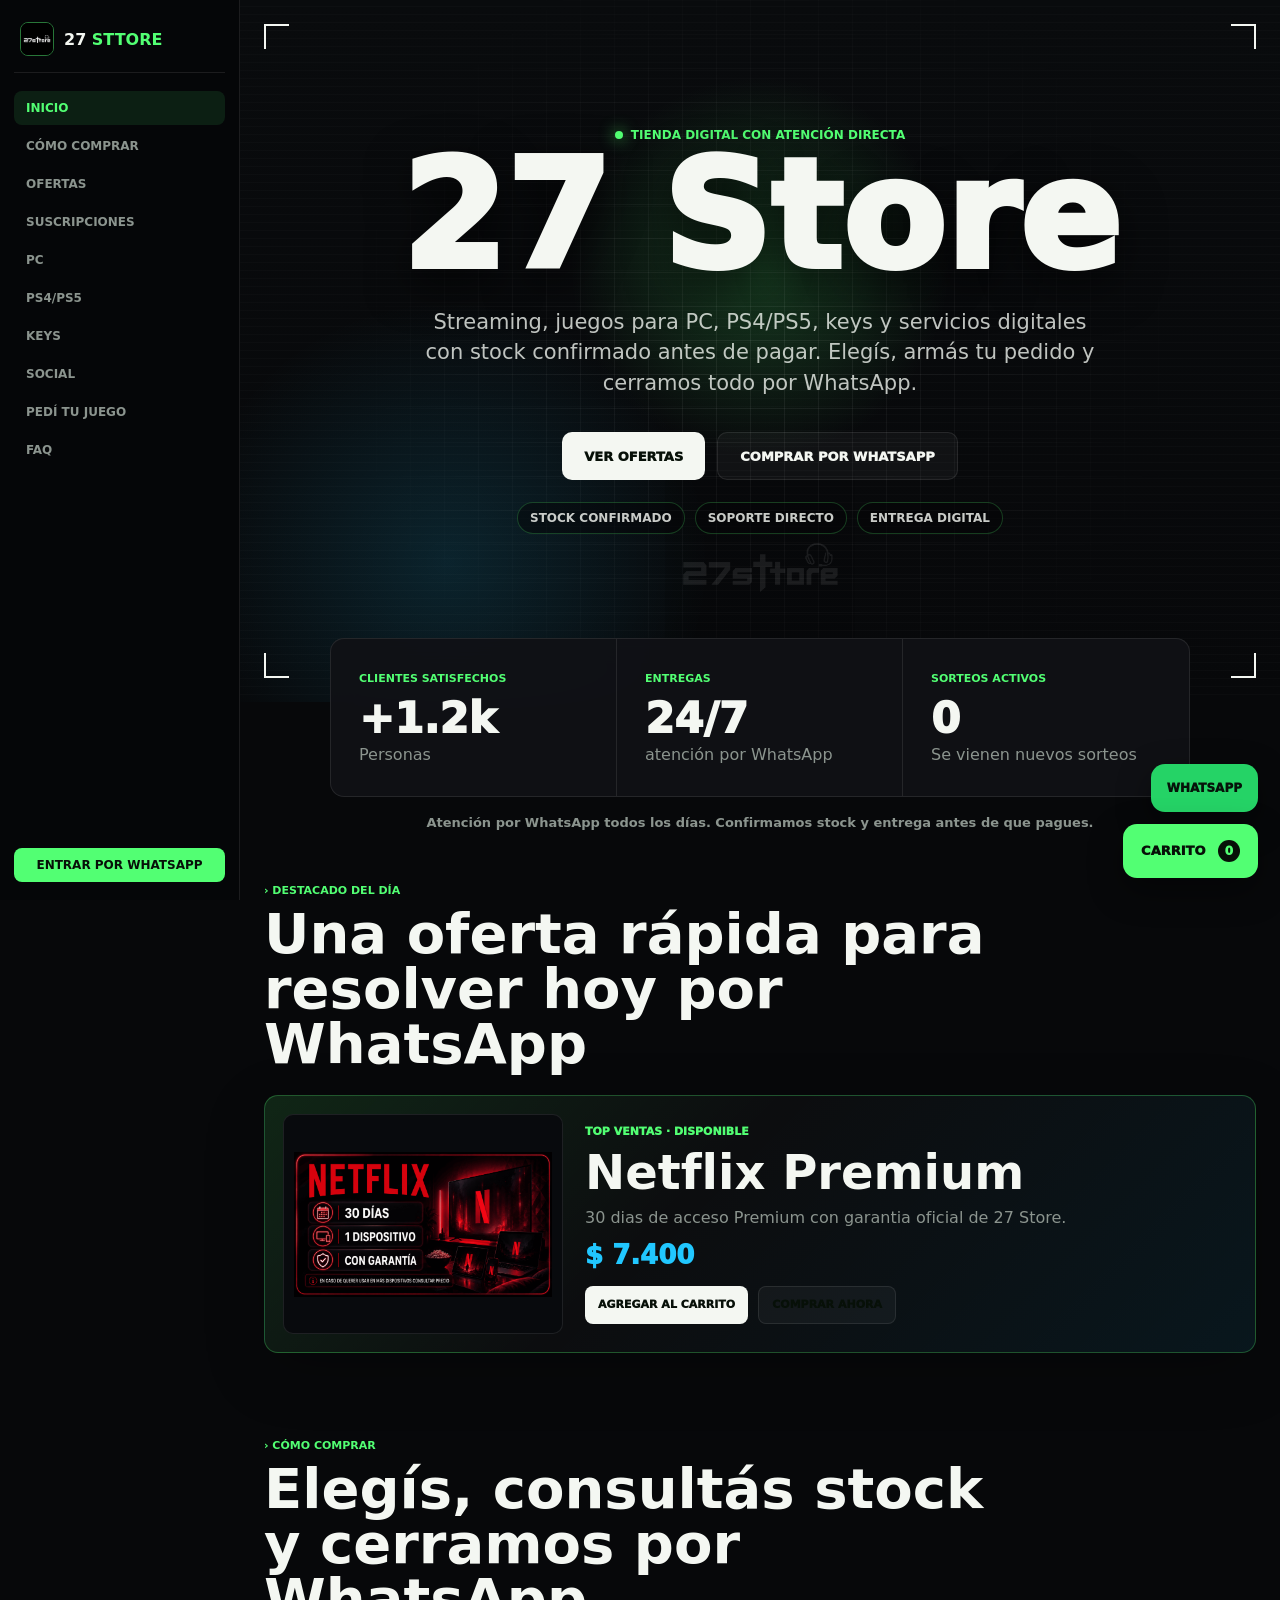
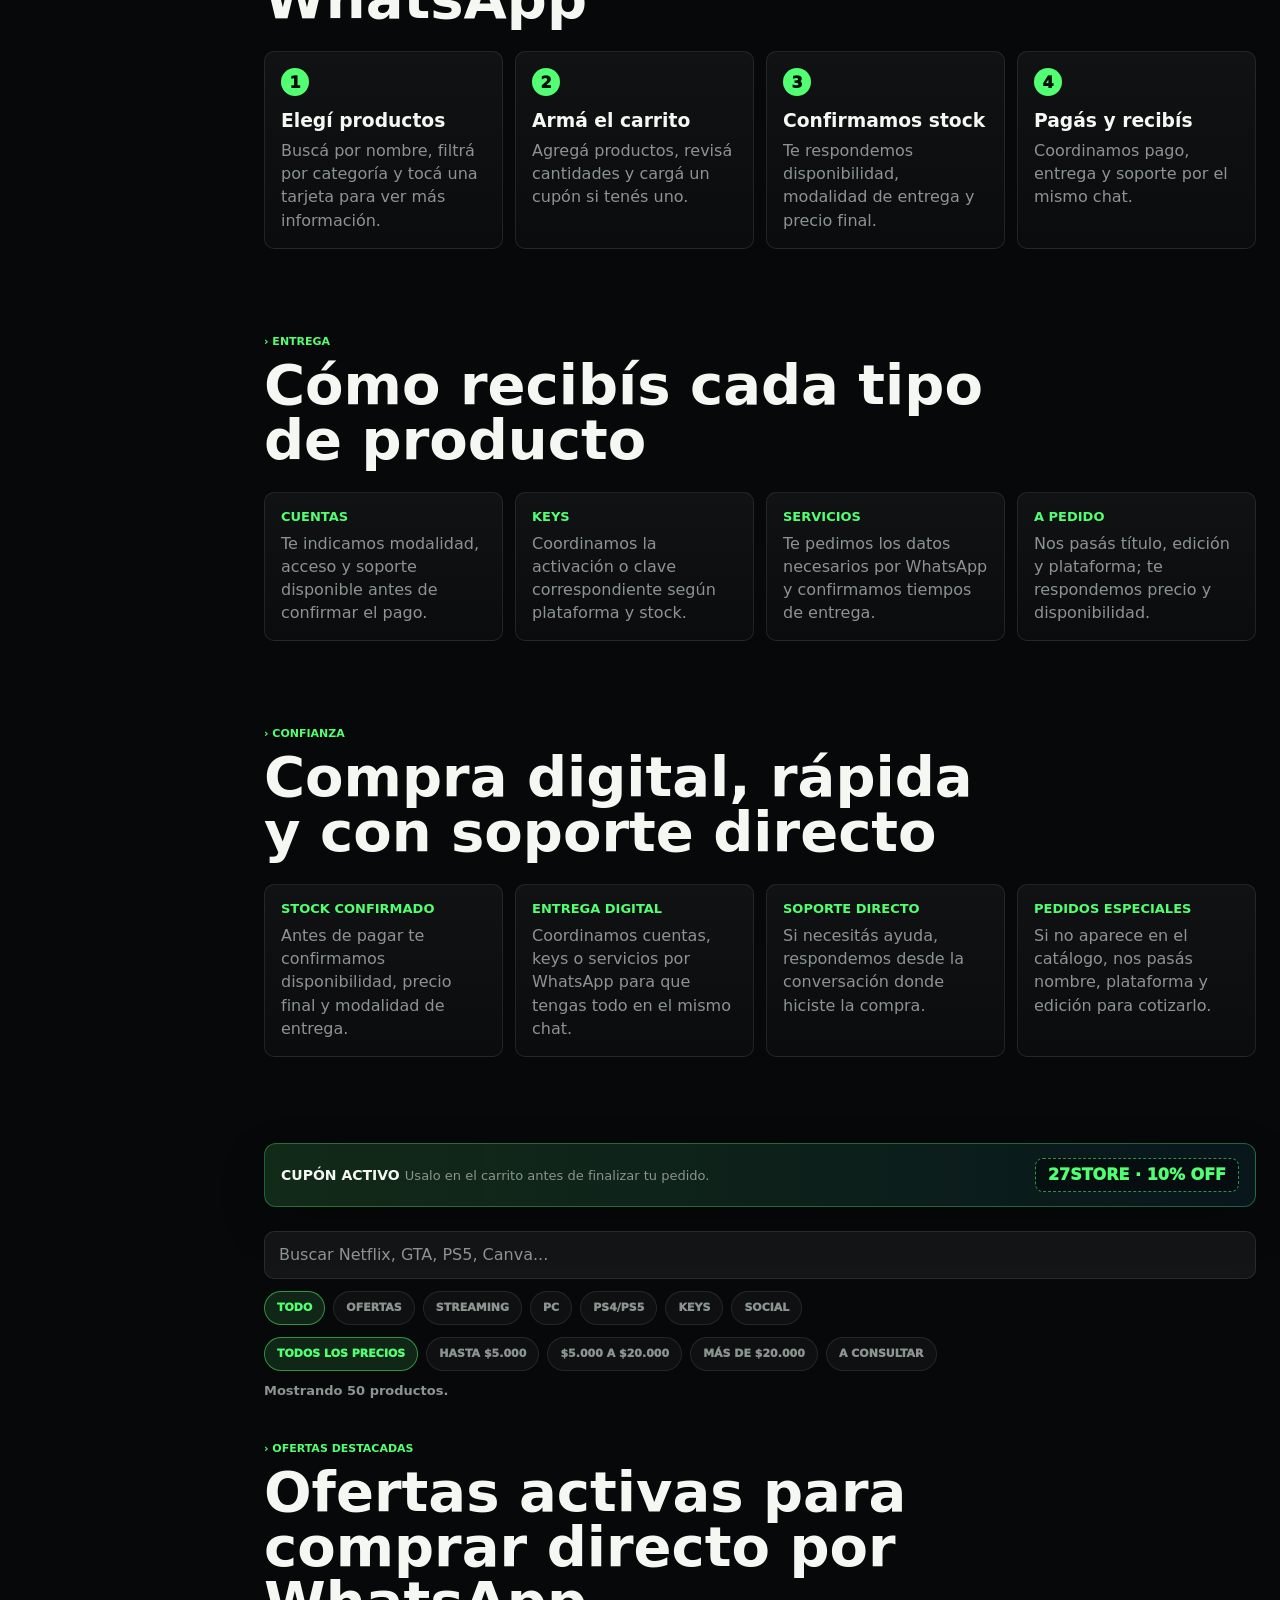
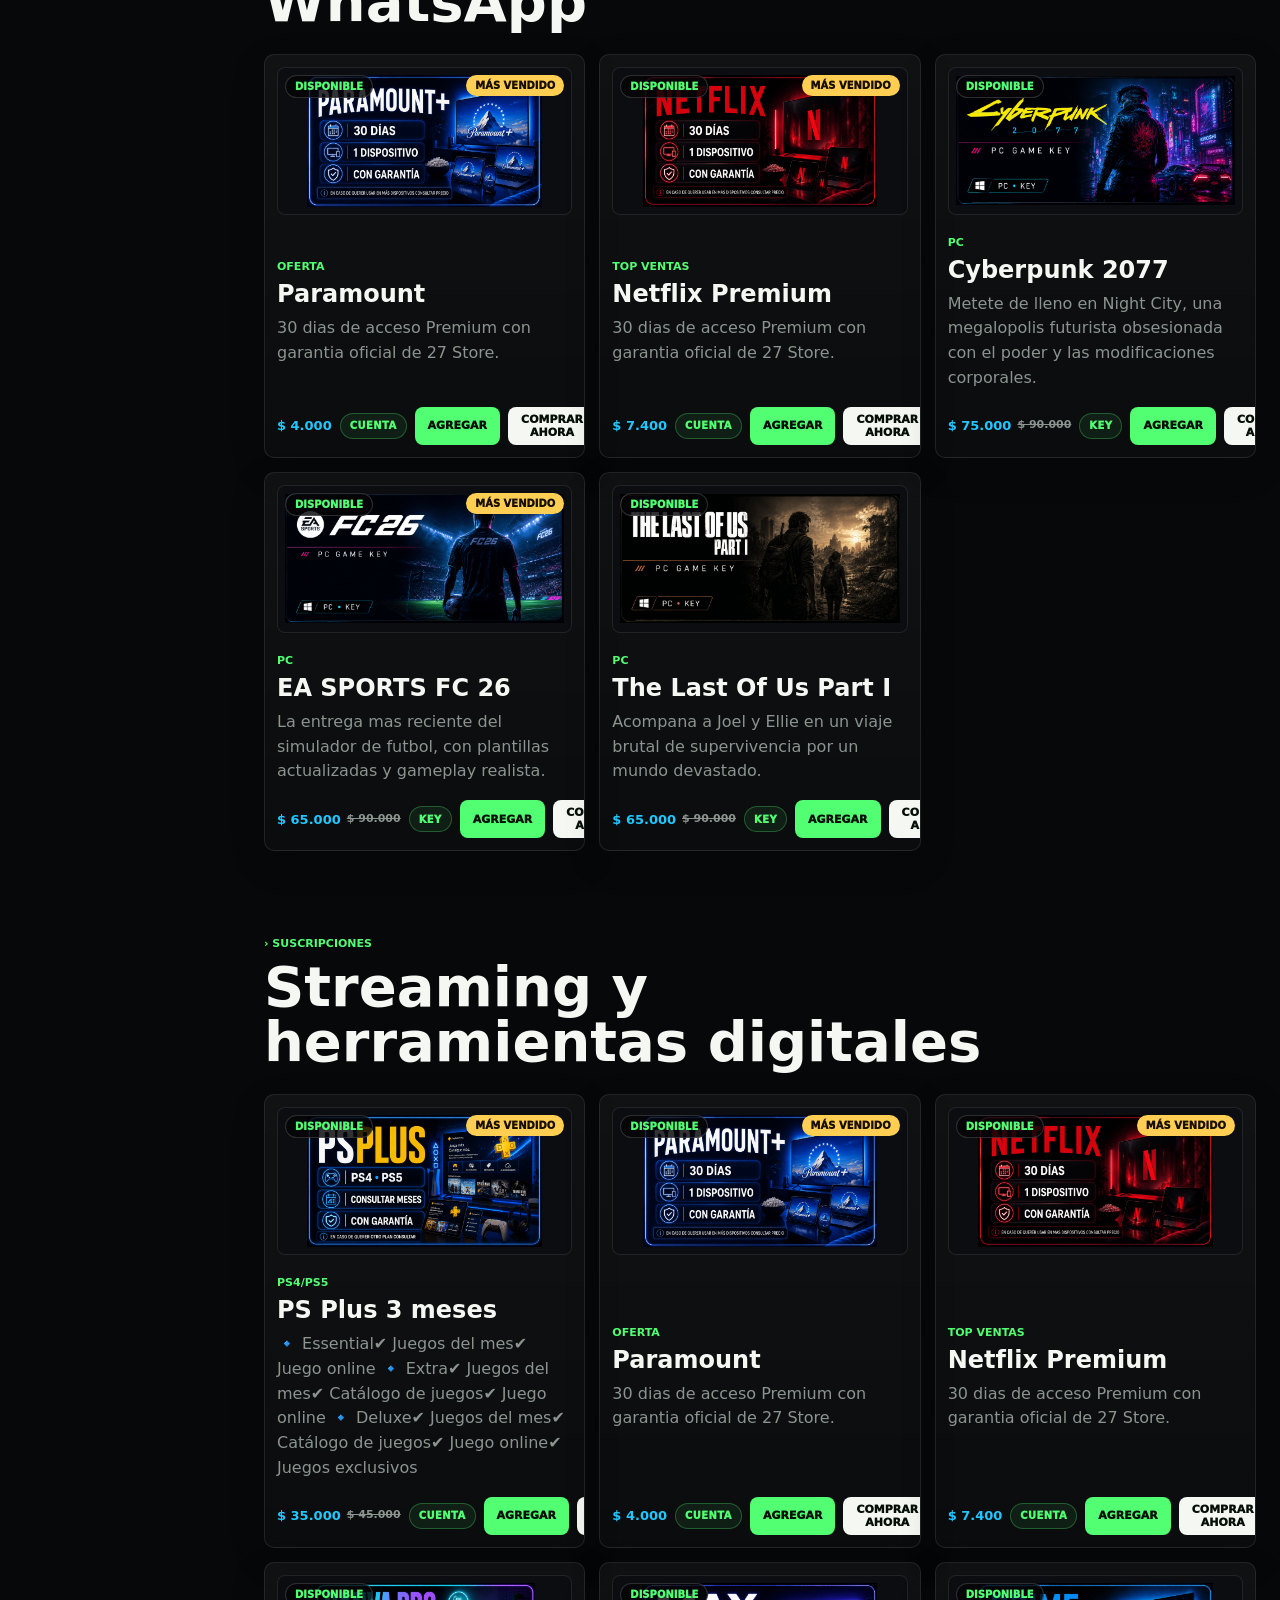
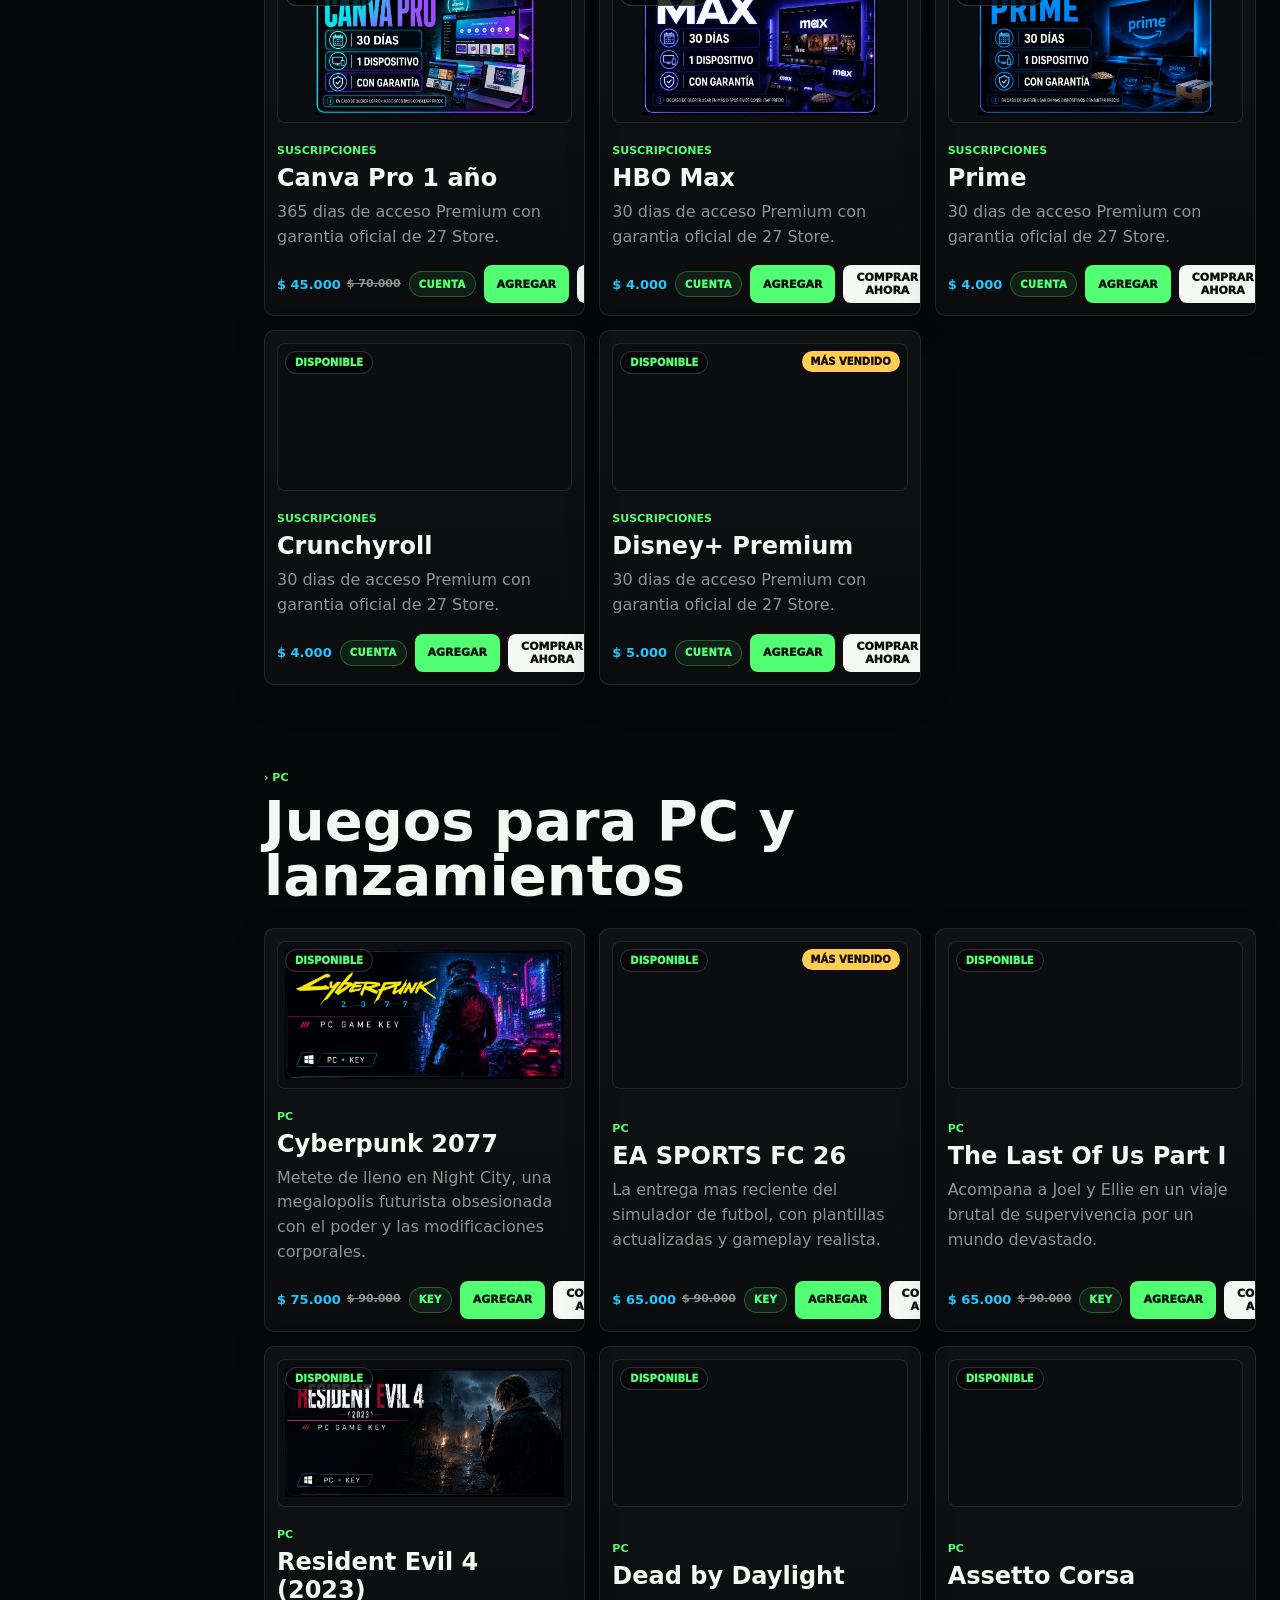
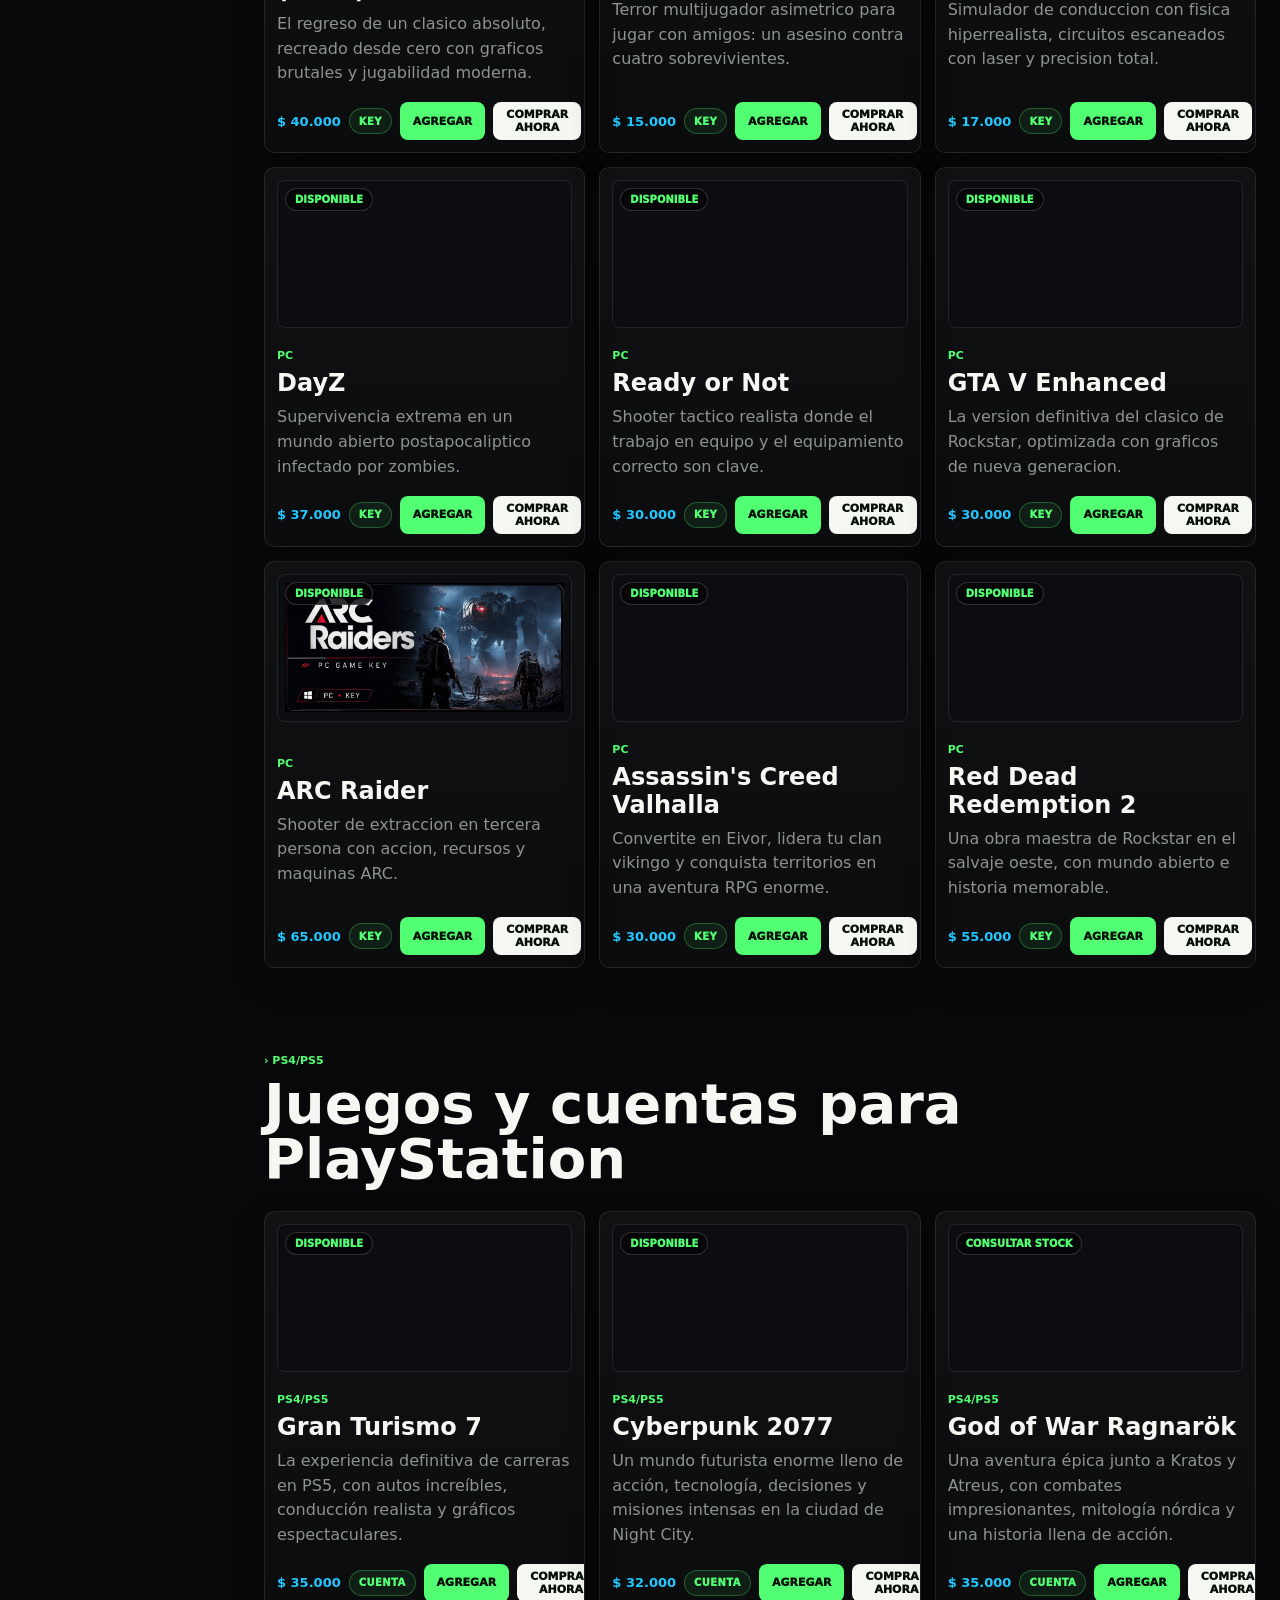
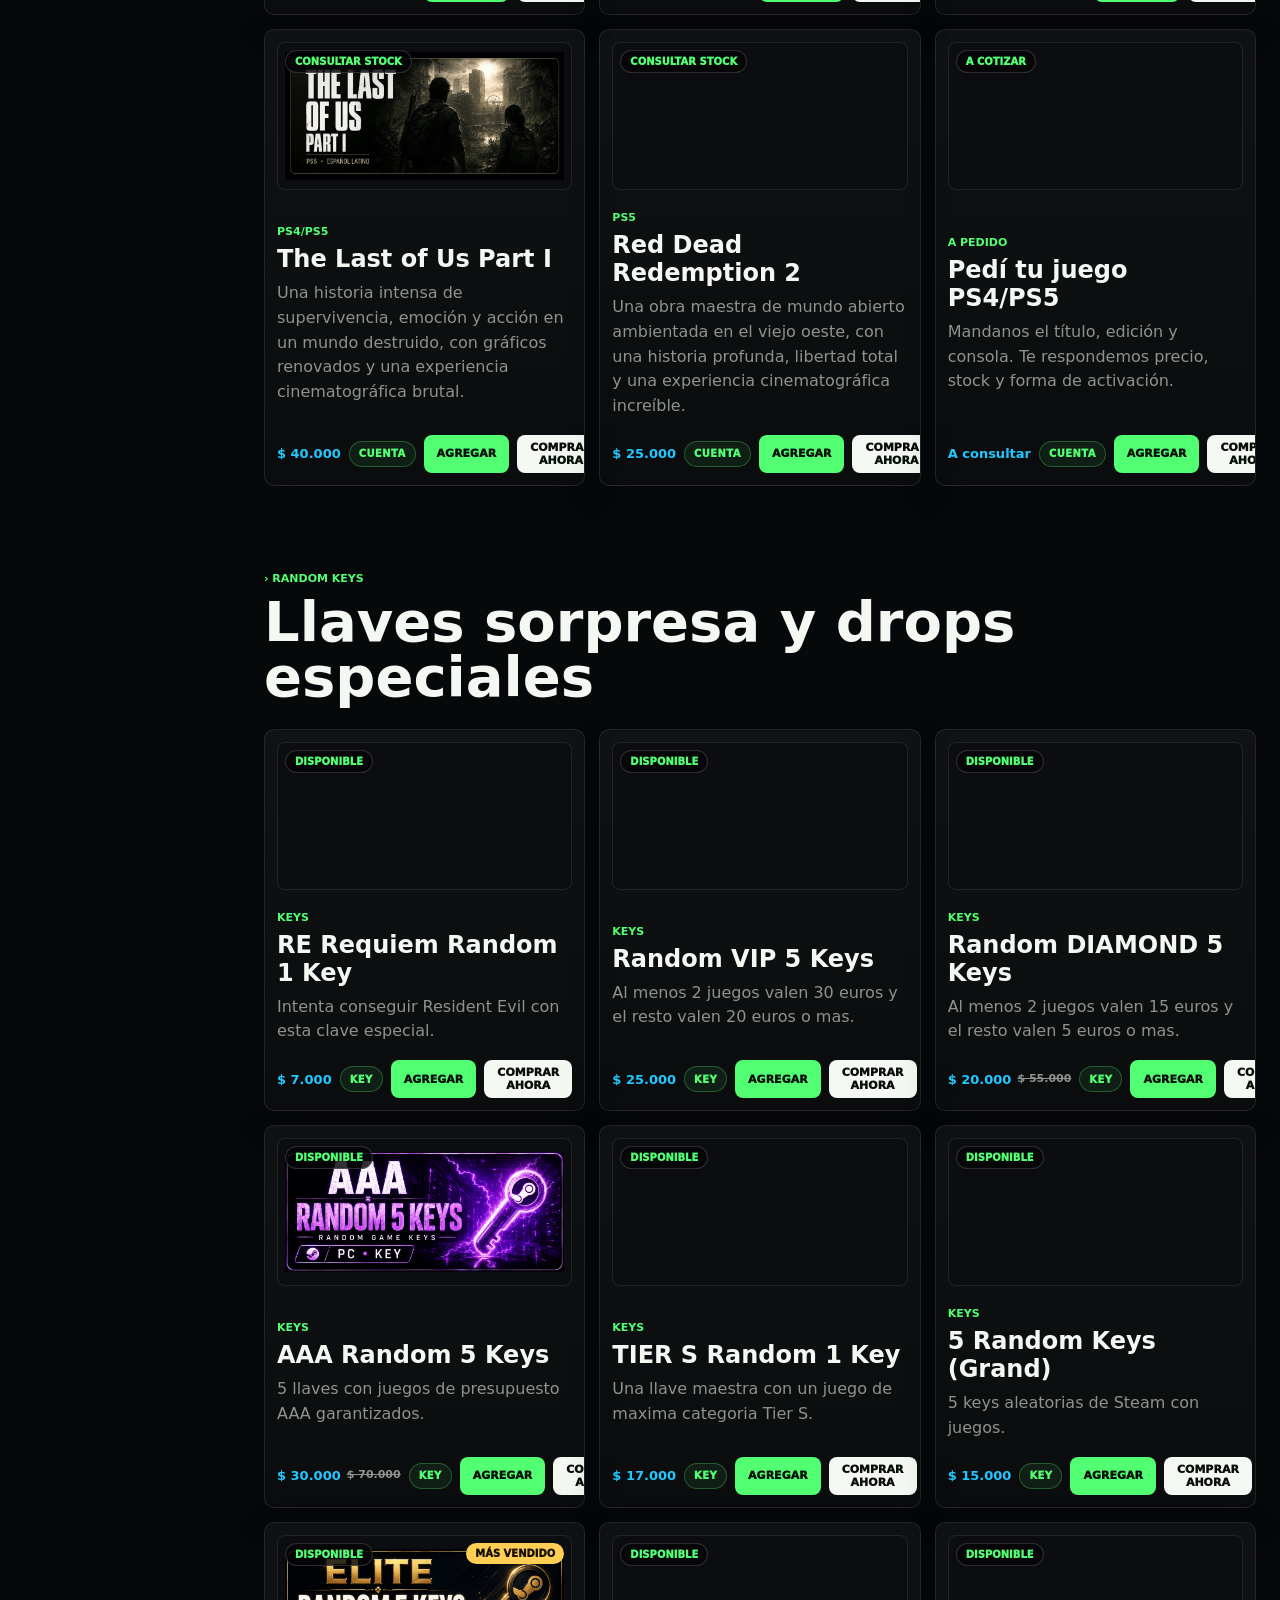
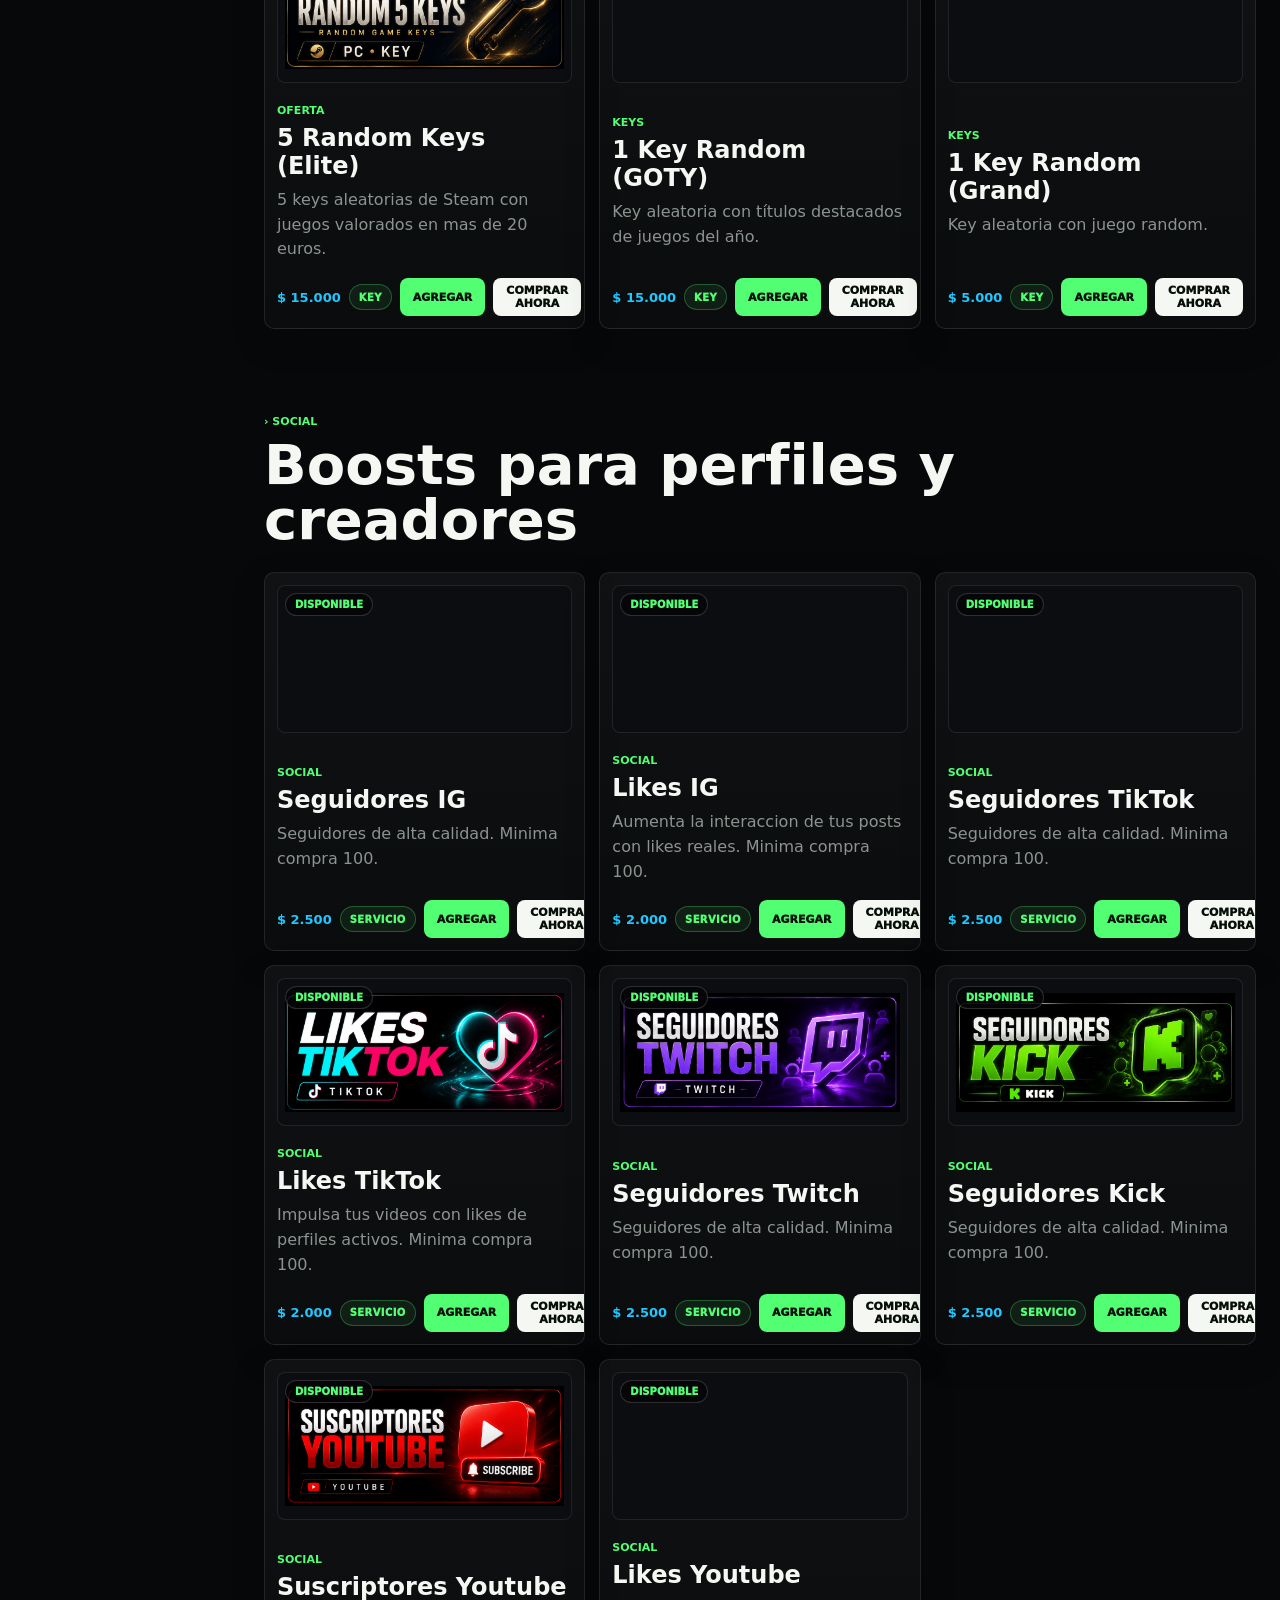
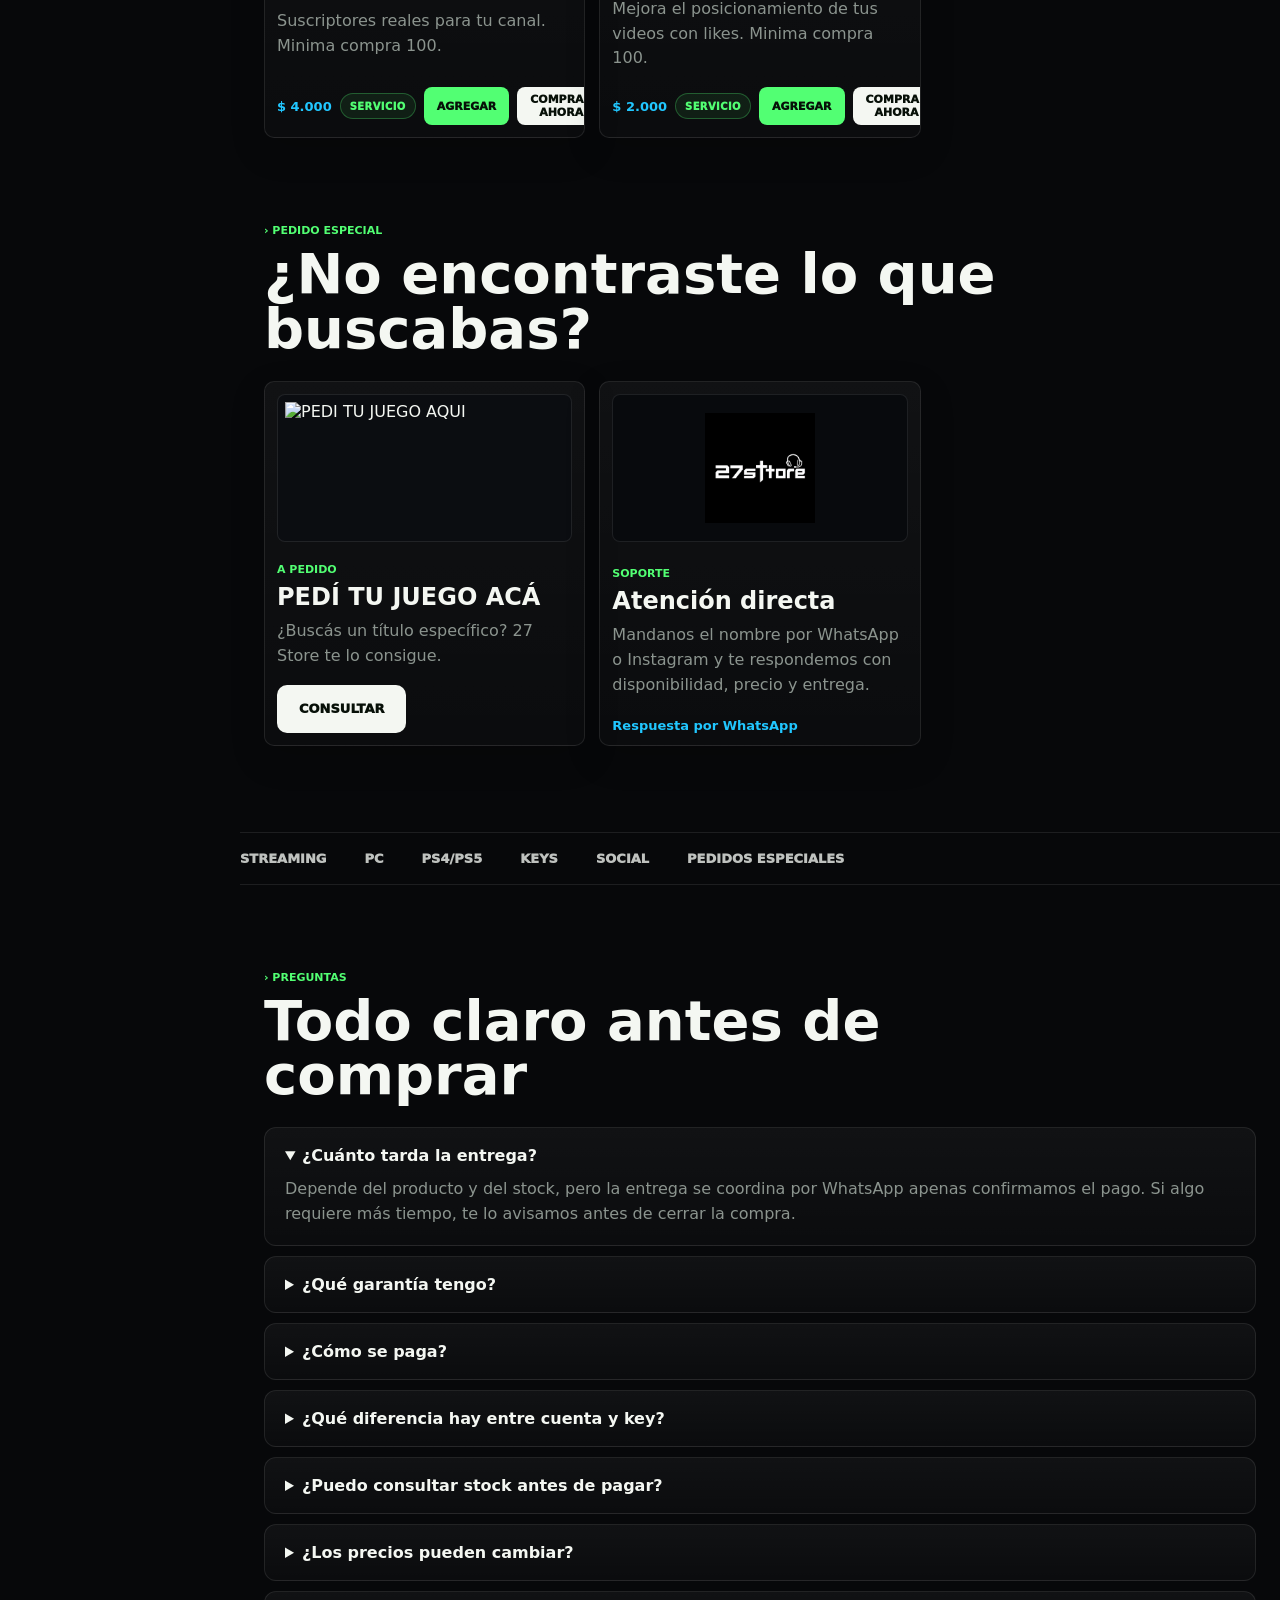
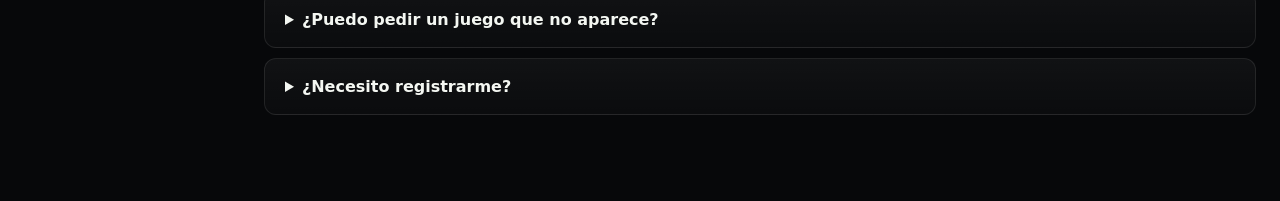
==== commit 992ecd92: "Add files via upload" ====
--- a/index.html
+++ b/index.html
@@ -1,569 +1,771 @@
-<!DOCTYPE html>
-<html lang="es">
-<head>
-  <meta charset="UTF-8">
-  <meta name="viewport" content="width=device-width, initial-scale=1.0">
-  <title>27 Store Club</title>
-  <link rel="preconnect" href="https://27sttore.netlify.app">
-  <style>
-    :root{--bg:#07080a;--line:rgba(255,255,255,.09);--text:#f4f7f2;--muted:#8b948e;--accent:#52ff73;--blue:#21c7ff;--warn:#ffce52}
-    [hidden]{display:none!important}
-    *{box-sizing:border-box}html{scroll-behavior:smooth}body{margin:0;min-height:100vh;background:var(--bg);color:var(--text);font-family:Inter,ui-sans-serif,system-ui,-apple-system,BlinkMacSystemFont,"Segoe UI",sans-serif;overflow-x:hidden}a{color:inherit;text-decoration:none}img{max-width:100%;display:block}.side-nav{position:fixed;inset:0 auto 0 0;z-index:20;width:240px;display:flex;flex-direction:column;gap:18px;border-right:1px solid var(--line);background:#050608;padding:18px 14px}.brand{display:flex;align-items:center;gap:10px;padding:4px 6px 16px;border-bottom:1px solid var(--line);font-weight:900;text-transform:uppercase}.brand img{width:34px;height:34px;border-radius:8px;border:1px solid rgba(82,255,115,.45);object-fit:cover}.brand span span,h1 span,.eyebrow,.stats span,.section-title span,.tag{color:var(--accent)}.side-nav nav{display:grid;gap:4px}.side-nav nav a,.side-cta{border-radius:8px;padding:10px 12px;color:var(--muted);font-size:12px;font-weight:800;text-transform:uppercase}.side-nav nav a:hover,.side-nav nav a.active{background:rgba(82,255,115,.1);color:var(--accent)}.side-cta{margin-top:auto;text-align:center;color:#071008;background:var(--accent)}main{margin-left:240px}.hero{position:relative;min-height:78vh;display:flex;align-items:center;justify-content:center;overflow:hidden;padding:72px 24px 116px;text-align:center;background:radial-gradient(circle at 50% 38%,rgba(82,255,115,.2),transparent 28%),radial-gradient(circle at 20% 80%,rgba(33,199,255,.14),transparent 26%),linear-gradient(180deg,#090b0d 0%,#07080a 100%)}.hero:before{content:"";position:absolute;inset:0;background:url("https://images.unsplash.com/photo-1542751371-adc38448a05e?q=80&w=1800&auto=format&fit=crop") center/cover;opacity:.16;filter:saturate(1.25) contrast(1.15)}.hero-grid{position:absolute;inset:0;background-image:linear-gradient(rgba(255,255,255,.07) 1px,transparent 1px),linear-gradient(90deg,rgba(255,255,255,.07) 1px,transparent 1px);background-size:34px 34px;mask-image:radial-gradient(circle at center,#000 0,transparent 70%)}.scanlines{position:absolute;inset:0;background:repeating-linear-gradient(0deg,transparent 0 7px,rgba(255,255,255,.035) 8px);pointer-events:none}.corner{position:absolute;width:25px;height:25px;border-color:rgba(82,255,115,.7)}.top-left{top:24px;left:24px;border-top:2px solid;border-left:2px solid}.top-right{top:24px;right:24px;border-top:2px solid;border-right:2px solid}.bottom-left{bottom:24px;left:24px;border-bottom:2px solid;border-left:2px solid}.bottom-right{bottom:24px;right:24px;border-bottom:2px solid;border-right:2px solid}.hero-content{position:relative;z-index:1;max-width:820px}.eyebrow{display:inline-flex;align-items:center;gap:8px;margin:0 0 14px;font-size:12px;font-weight:900;text-transform:uppercase}.eyebrow span{width:8px;height:8px;border-radius:50%;background:var(--accent);box-shadow:0 0 16px var(--accent)}h1{margin:0;font-size:clamp(64px,12vw,150px);line-height:.82;font-weight:1000;text-shadow:0 14px 45px rgba(0,0,0,.65)}h1 span{font-size:.36em;vertical-align:top}.hero-copy{max-width:680px;margin:28px auto 0;color:rgba(244,247,242,.78);font-size:clamp(16px,2vw,21px);line-height:1.45}.hero-actions{display:flex;justify-content:center;gap:12px;margin-top:34px;flex-wrap:wrap}.btn{display:inline-flex;align-items:center;justify-content:center;min-height:48px;border-radius:10px;padding:0 22px;font-size:13px;font-weight:950;text-transform:uppercase}.btn.primary{background:var(--text);color:#071008}.btn.ghost{border:1px solid var(--line);background:rgba(255,255,255,.04)}.stats{width:min(860px,calc(100% - 40px));margin:-64px auto 72px;position:relative;z-index:2;display:grid;grid-template-columns:repeat(3,1fr);overflow:hidden;border:1px solid var(--line);border-radius:14px;background:rgba(16,18,22,.94);backdrop-filter:blur(16px)}.stats article{padding:28px;border-right:1px solid var(--line)}.stats article:last-child{border-right:0}.stats span,.section-title span,.tag{font-size:11px;font-weight:900;text-transform:uppercase}.stats strong{display:block;margin-top:8px;font-size:42px;font-weight:1000}.stats p,.category-card p,details p{margin:0;color:var(--muted);line-height:1.55}.section{width:min(1080px,calc(100% - 48px));margin:0 auto 86px;scroll-margin-top:30px}.section-title{display:grid;gap:10px;margin-bottom:24px}.section-title h2{margin:0;max-width:760px;font-size:clamp(30px,5vw,56px);line-height:.98}.category-grid{display:grid;grid-template-columns:repeat(3,1fr);gap:14px}.category-card{min-height:230px;display:flex;flex-direction:column;justify-content:space-between;border:1px solid var(--line);border-radius:12px;padding:18px;background:linear-gradient(180deg,rgba(255,255,255,.045),rgba(255,255,255,.018));overflow:hidden}.category-card.wide{grid-column:span 2}.category-card img{width:100%;height:130px;object-fit:contain;border-radius:10px;margin-bottom:16px;background:rgba(255,255,255,.04)}.category-card h3{margin:6px 0 8px;font-size:24px}.category-card strong{display:inline-flex;width:max-content;margin-top:16px;color:var(--blue);font-size:13px;font-weight:900}.offer-card{min-height:360px;background:linear-gradient(180deg,rgba(7,8,10,.05),rgba(7,8,10,.92)),url("images/S4.png") center/contain no-repeat,#151820}.ticker-section{overflow:hidden;border-block:1px solid var(--line);margin-bottom:86px}.ticker{display:flex;gap:38px;width:max-content;padding:18px 0;animation:ticker 18s linear infinite}.ticker span{color:rgba(244,247,242,.78);font-size:13px;font-weight:1000;text-transform:uppercase}@keyframes ticker{to{transform:translateX(-35%)}}.leaderboard{border:1px solid var(--line);border-radius:12px;overflow:hidden;background:linear-gradient(180deg,rgba(255,255,255,.045),rgba(255,255,255,.018))}.leaderboard div{display:grid;grid-template-columns:70px 1fr auto;gap:14px;align-items:center;min-height:68px;padding:0 22px;border-bottom:1px solid var(--line)}.leaderboard div:last-child{border-bottom:0}.leaderboard strong{color:var(--warn)}.leaderboard span{font-weight:900}.leaderboard em{color:var(--accent);font-style:normal;font-weight:800}details{border:1px solid var(--line);border-radius:12px;margin-bottom:10px;padding:18px 20px;background:linear-gradient(180deg,rgba(255,255,255,.045),rgba(255,255,255,.018))}summary{cursor:pointer;font-weight:900}details p{padding-top:12px}.bottom-nav{display:none}@media (max-width:860px){.side-nav{display:none}main{margin-left:0;padding-bottom:74px}.hero{min-height:70vh;padding-top:52px}.stats,.category-grid{grid-template-columns:1fr}.stats article{border-right:0;border-bottom:1px solid var(--line);padding:22px}.stats article:last-child{border-bottom:0}.category-card.wide{grid-column:auto}.leaderboard div{grid-template-columns:1fr}.bottom-nav{position:fixed;inset:auto 0 0;z-index:30;display:grid;grid-template-columns:repeat(5,1fr);border-top:1px solid var(--line);background:rgba(5,6,8,.94);backdrop-filter:blur(14px)}.bottom-nav a{min-height:58px;display:grid;place-items:center;color:var(--muted);font-size:11px;font-weight:900;text-transform:uppercase}.bottom-nav a:last-child{color:var(--accent)}}@media (max-width:520px){.section{width:min(100% - 28px,1080px);margin-bottom:64px}.hero-actions{display:grid}.stats{width:calc(100% - 28px)}h1{font-size:68px}.category-card img{height:112px}}
-    .product-actions{display:flex;align-items:center;justify-content:space-between;gap:10px;margin-top:16px}.product-actions strong{margin-top:0}.product-actions small{margin-left:6px;color:var(--muted);font-size:11px;text-decoration:line-through}.cart-add,.cart-open,.cart-close,.qty-btn,.remove-btn,.checkout-btn,.account-btn,.admin-btn{border:0;cursor:pointer;font:inherit}.cart-add,.account-btn,.admin-btn{min-height:38px;border-radius:8px;padding:0 13px;background:var(--accent);color:#071008;font-size:11px;font-weight:950;text-transform:uppercase}.account-box{position:fixed;top:18px;right:18px;z-index:45;width:min(360px,calc(100% - 36px));border:1px solid var(--line);border-radius:14px;background:rgba(5,6,8,.92);backdrop-filter:blur(14px);padding:14px;box-shadow:0 12px 34px rgba(0,0,0,.35)}.account-row{display:flex;align-items:center;justify-content:space-between;gap:10px}.account-info strong{display:block;font-size:13px}.account-info span{display:block;color:var(--muted);font-size:12px;margin-top:2px}.account-form{display:grid;grid-template-columns:1fr;gap:8px;margin-top:12px}.account-form input{min-height:40px;border:1px solid var(--line);border-radius:8px;background:rgba(255,255,255,.06);color:var(--text);padding:0 10px}.account-actions{display:grid;grid-template-columns:1fr 1fr;gap:8px}.account-note{margin:10px 0 0;color:var(--muted);font-size:12px;line-height:1.4}.admin-panel{display:none;width:min(1080px,calc(100% - 48px));margin:0 auto 86px;border:1px solid var(--line);border-radius:14px;background:rgba(16,18,22,.94);padding:18px}.admin-panel.open{display:block}.admin-panel h2{margin:0 0 12px}.admin-list{display:grid;gap:10px}.admin-order{display:grid;gap:8px;border:1px solid var(--line);border-radius:12px;padding:12px;background:rgba(255,255,255,.035)}.admin-order p{margin:0;color:var(--muted);font-size:13px}.admin-order-actions{display:flex;gap:8px;flex-wrap:wrap}.admin-btn.reject{background:#ff7a7a;color:#170707}.cart-open{position:fixed;right:22px;bottom:22px;z-index:40;min-height:54px;border-radius:14px;padding:0 18px;background:var(--accent);color:#071008;font-size:13px;font-weight:1000;text-transform:uppercase;box-shadow:0 12px 34px rgba(0,0,0,.42)}.cart-count{display:inline-grid;place-items:center;min-width:22px;height:22px;margin-left:8px;border-radius:999px;background:#071008;color:var(--accent);font-size:12px}.cart-modal{position:fixed;inset:0;z-index:60;display:none;align-items:center;justify-content:center;padding:18px;background:rgba(0,0,0,.72);backdrop-filter:blur(12px)}.cart-modal.open{display:flex}.cart-panel{width:min(520px,100%);max-height:88vh;display:flex;flex-direction:column;border:1px solid var(--line);border-radius:16px;background:#0c0e12;box-shadow:0 30px 80px rgba(0,0,0,.55);overflow:hidden}.cart-head{display:flex;align-items:center;justify-content:space-between;gap:12px;padding:18px 20px;border-bottom:1px solid var(--line)}.cart-head h2{margin:0;font-size:24px}.cart-close{width:36px;height:36px;border-radius:8px;background:rgba(255,255,255,.06);color:var(--text);font-size:24px}.cart-items{display:grid;gap:10px;padding:16px 20px;overflow:auto}.cart-empty{color:var(--muted);font-size:14px}.cart-item{display:grid;grid-template-columns:1fr auto;gap:12px;align-items:center;border:1px solid var(--line);border-radius:12px;padding:12px;background:rgba(255,255,255,.035)}.cart-item h3{margin:0 0 4px;font-size:15px}.cart-item p{margin:0;color:var(--muted);font-size:12px}.qty-row{display:flex;align-items:center;gap:8px}.qty-btn,.remove-btn{border-radius:8px;background:rgba(255,255,255,.07);color:var(--text);font-weight:900}.qty-btn{width:30px;height:30px}.remove-btn{padding:7px 9px;color:#ff7a7a}.cart-foot{padding:18px 20px;border-top:1px solid var(--line);background:rgba(255,255,255,.035)}.cart-total{display:flex;align-items:center;justify-content:space-between;margin-bottom:14px;font-size:22px;font-weight:1000}.checkout-btn{width:100%;min-height:52px;border-radius:10px;background:var(--accent);color:#071008;font-size:14px;font-weight:1000;text-transform:uppercase}.checkout-btn:disabled{opacity:.45;cursor:not-allowed}@media (max-width:860px){.account-box{position:static;width:calc(100% - 28px);margin:14px auto 0}.cart-open{right:12px;bottom:72px}.product-actions{align-items:stretch;flex-direction:column}.cart-add{width:100%}.admin-panel{width:calc(100% - 28px)}}
-    .reward-grid{display:grid;grid-template-columns:repeat(3,1fr);gap:14px}.reward-card{display:grid;gap:14px;border:1px solid var(--line);border-radius:12px;padding:18px;background:linear-gradient(180deg,rgba(82,255,115,.08),rgba(255,255,255,.018))}.reward-card h3{margin:0;font-size:22px}.reward-card p{margin:0;color:var(--muted);line-height:1.45}.reward-card strong{color:var(--warn);font-size:26px}.reward-btn{min-height:42px;border:0;border-radius:8px;background:var(--accent);color:#071008;cursor:pointer;font:inherit;font-size:12px;font-weight:950;text-transform:uppercase}.reward-btn:disabled{opacity:.45;cursor:not-allowed}.admin-subtitle{margin:16px 0 8px;color:var(--accent);font-size:12px;text-transform:uppercase}.redeem-status{margin-top:8px;color:var(--muted);font-size:13px}@media (max-width:860px){.reward-grid{grid-template-columns:1fr}}
-    .delivery-options{display:grid;gap:8px;margin:0 0 14px}.delivery-options label{display:flex;gap:10px;align-items:flex-start;border:1px solid var(--line);border-radius:10px;padding:10px 12px;background:rgba(255,255,255,.035);color:var(--text);font-size:13px;font-weight:800}.delivery-options input{accent-color:var(--accent);margin-top:2px}.delivery-options span{display:block;color:var(--muted);font-size:12px;font-weight:600;line-height:1.35}.order-status{margin:0 0 12px;color:var(--muted);font-size:12px;line-height:1.4}
-    .category-card{padding:12px;border-radius:10px}.category-card img{height:148px;padding:7px;object-fit:contain;object-position:center;border:1px solid var(--line);border-radius:8px;background:#0b0d11}.category-card.wide img{height:170px}.product-actions{display:grid;grid-template-columns:auto 1fr auto auto;align-items:center;gap:8px}.product-type{justify-self:start;display:inline-flex;align-items:center;min-height:26px;border:1px solid rgba(82,255,115,.28);border-radius:999px;padding:0 9px;background:rgba(82,255,115,.08);color:var(--accent);font-size:10px;font-weight:1000;text-transform:uppercase;letter-spacing:.04em}.cart-type{display:inline-flex;margin-top:4px;border:1px solid rgba(82,255,115,.24);border-radius:999px;padding:3px 8px;color:var(--accent);font-size:10px;font-weight:900;text-transform:uppercase}@media (max-width:860px){.product-actions{grid-template-columns:1fr 1fr}.product-type{grid-column:1 / 2}.info-btn{grid-column:2 / 3}.cart-add{grid-column:1 / -1}.category-card img{height:138px}.category-card.wide img{height:150px}}
-    .category-card{cursor:pointer;transition:border-color .18s ease,transform .18s ease,background .18s ease}.category-card:hover{border-color:rgba(82,255,115,.36);transform:translateY(-2px);background:linear-gradient(180deg,rgba(82,255,115,.07),rgba(255,255,255,.02))}.product-detail-modal{position:fixed;inset:0;z-index:65;display:none;align-items:center;justify-content:center;padding:18px;background:rgba(0,0,0,.76);backdrop-filter:blur(12px)}.product-detail-modal.open{display:flex}.product-detail-panel{width:min(760px,100%);max-height:90vh;display:grid;grid-template-columns:minmax(220px,320px) 1fr;border:1px solid var(--line);border-radius:16px;background:#0c0e12;box-shadow:0 30px 80px rgba(0,0,0,.58);overflow:hidden}.product-detail-media{display:grid;place-items:center;background:#080a0d;padding:18px}.product-detail-media img{width:100%;max-height:360px;object-fit:contain;object-position:center;border-radius:10px}.product-detail-body{padding:20px;display:flex;flex-direction:column;gap:12px}.product-detail-head{display:flex;align-items:flex-start;justify-content:space-between;gap:12px}.product-detail-head h2{margin:0;font-size:28px;line-height:1}.product-detail-close{width:36px;height:36px;border:0;border-radius:8px;background:rgba(255,255,255,.06);color:var(--text);cursor:pointer;font-size:24px}.product-detail-description{margin:0;color:var(--muted);line-height:1.55}.product-detail-meta{display:flex;gap:8px;flex-wrap:wrap}.product-detail-meta span{border:1px solid var(--line);border-radius:999px;padding:6px 10px;color:var(--accent);font-size:11px;font-weight:1000;text-transform:uppercase}.product-detail-actions{margin-top:auto;display:flex;align-items:center;justify-content:space-between;gap:12px}.product-detail-price{color:var(--blue);font-size:20px;font-weight:1000}.product-detail-add{min-height:44px;border:0;border-radius:9px;padding:0 16px;background:var(--accent);color:#071008;cursor:pointer;font:inherit;font-size:12px;font-weight:1000;text-transform:uppercase}@media (max-width:700px){.product-detail-panel{grid-template-columns:1fr}.product-detail-media img{max-height:260px}.product-detail-head h2{font-size:24px}}
-    .catalog-tools{width:min(1080px,calc(100% - 48px));margin:0 auto 44px;display:grid;gap:12px}.catalog-search{min-height:48px;border:1px solid var(--line);border-radius:10px;background:rgba(255,255,255,.055);color:var(--text);padding:0 14px;font:inherit}.catalog-search::placeholder{color:var(--muted)}.filter-row{display:flex;gap:8px;flex-wrap:wrap}.filter-btn,.info-btn{border:1px solid var(--line);border-radius:999px;background:rgba(255,255,255,.035);color:var(--muted);cursor:pointer;font:inherit;font-size:11px;font-weight:1000;text-transform:uppercase}.filter-btn{min-height:34px;padding:0 12px}.filter-btn.active{border-color:rgba(82,255,115,.5);background:rgba(82,255,115,.12);color:var(--accent)}.info-btn{justify-self:end;min-height:30px;padding:0 10px;color:var(--text)}.stock-badge{position:absolute;top:20px;left:20px;z-index:1;border:1px solid rgba(255,255,255,.16);border-radius:999px;padding:5px 9px;background:rgba(5,6,8,.82);color:var(--accent);font-size:10px;font-weight:1000;text-transform:uppercase}.category-card{position:relative}.category-card.is-hidden{display:none}.empty-results{display:none;color:var(--muted);border:1px solid var(--line);border-radius:10px;padding:16px;background:rgba(255,255,255,.035)}.empty-results.show{display:block}.how-grid{display:grid;grid-template-columns:repeat(4,1fr);gap:12px}.how-step{border:1px solid var(--line);border-radius:10px;padding:16px;background:linear-gradient(180deg,rgba(255,255,255,.045),rgba(255,255,255,.018))}.how-step strong{display:inline-grid;place-items:center;width:28px;height:28px;border-radius:999px;background:var(--accent);color:#071008;font-weight:1000}.how-step h3{margin:14px 0 8px}.how-step p{margin:0;color:var(--muted);line-height:1.45}.coupon-box{display:grid;grid-template-columns:1fr auto;gap:8px;margin-bottom:12px}.coupon-box input{min-height:40px;border:1px solid var(--line);border-radius:8px;background:rgba(255,255,255,.055);color:var(--text);padding:0 10px}.coupon-box button{border:0;border-radius:8px;background:var(--text);color:#071008;cursor:pointer;font:inherit;font-size:11px;font-weight:1000;text-transform:uppercase;padding:0 12px}.coupon-note{margin:0 0 12px;color:var(--muted);font-size:12px}.cart-discount{display:flex;align-items:center;justify-content:space-between;margin:-4px 0 12px;color:var(--accent);font-size:13px;font-weight:900}@media (max-width:860px){.catalog-tools{width:calc(100% - 28px);margin-bottom:34px}.how-grid{grid-template-columns:1fr}.info-btn{grid-column:1 / -1;justify-self:stretch}.coupon-box{grid-template-columns:1fr}.coupon-box button{min-height:40px}}
-  </style>
-</head>
-<body>
-  <aside class="side-nav" aria-label="Navegacion principal">
-    <a class="brand" href="#inicio" aria-label="27 Store Club">
-      <img src="images/0.png" alt="27 Store">
-      <span>27<span>Club</span></span>
-    </a>
-    <nav>
-      <a class="active" href="#inicio">Inicio</a>
-      <a href="#como-comprar">Cómo comprar</a>
-      <a href="#ofertas">Ofertas</a>
-      <a href="#suscripciones">Suscripciones</a>
-      <a href="#juegos">PC</a>
-      <a href="#ps">PS4/PS5</a>
-      <a href="#keys">Keys</a>
-      <a href="#social">Social</a>
-      <a href="#pedi-tu-juego">Pedí tu juego</a>
-      <a href="#faq">FAQ</a>
-    </nav>
-    <a class="side-cta" href="https://wa.me/5493513743859" target="_blank" rel="noreferrer">Entrar por WhatsApp</a>
-  </aside>
-
-  <main>
-    <section id="inicio" class="hero">
-      <div class="hero-grid" aria-hidden="true"></div>
-      <div class="scanlines" aria-hidden="true"></div>
-      <div class="corner top-left" aria-hidden="true"></div>
-      <div class="corner top-right" aria-hidden="true"></div>
-      <div class="corner bottom-left" aria-hidden="true"></div>
-      <div class="corner bottom-right" aria-hidden="true"></div>
-
-      <div class="hero-content">
-        <p class="eyebrow"><span></span> Comunidad digital de 27 Store</p>
-        <h1>27 Store<span>.club</span></h1>
-        <p class="hero-copy">Streaming, PC, PS4/PS5, keys y servicios digitales en un solo carrito. Elegís, mandás el pedido por WhatsApp y coordinamos si va como clave para tu cuenta o como cuenta lista para usar.</p>
-        <div class="hero-actions">
-          <a class="btn primary" href="https://wa.me/5493513743859" target="_blank" rel="noreferrer">Unirme al club</a>
-          <a class="btn ghost" href="https://www.instagram.com/27.sttore/" target="_blank" rel="noreferrer">Ver Instagram</a>
-        </div>
-      </div>
-    </section>
-
-    <section class="stats" aria-label="Resumen del club">
-      <article>
-        <span>Clientes Satisfechos</span>
-        <strong>+1.2k</strong>
-        <p>Personas</p>
-      </article>
-      <article>
-        <span>Entregas</span>
-        <strong>24/7</strong>
-        <p>atención por WhatsApp</p>
-      </article>
-      <article>
-        <span>Sorteos Activos</span>
-        <strong>0</strong>
-        <p>Se vendran mas sorteos</p>
-      </article>
-    </section>
-
-    <section id="como-comprar" class="section">
-      <div class="section-title">
-        <span>› Cómo comprar</span>
-        <h2>Elegís, consultás stock y cerramos por WhatsApp</h2>
-      </div>
-      <div class="how-grid">
-        <article class="how-step">
-          <strong>1</strong>
-          <h3>Elegí productos</h3>
-          <p>Buscá por nombre, filtrá por categoría y tocá una tarjeta para ver más información.</p>
-        </article>
-        <article class="how-step">
-          <strong>2</strong>
-          <h3>Armá el carrito</h3>
-          <p>Agregá productos, revisá cantidades y cargá un cupón si tenés uno.</p>
-        </article>
-        <article class="how-step">
-          <strong>3</strong>
-          <h3>Confirmamos stock</h3>
-          <p>Te respondemos disponibilidad, modalidad de entrega y precio final.</p>
-        </article>
-        <article class="how-step">
-          <strong>4</strong>
-          <h3>Pagás y recibís</h3>
-          <p>Coordinamos pago, entrega y soporte por el mismo chat.</p>
-        </article>
-      </div>
-    </section>
-
-    <section class="catalog-tools" aria-label="Buscar y filtrar catálogo">
-      <input class="catalog-search" id="catalog-search" type="search" placeholder="Buscar Netflix, GTA, PS5, Canva...">
-      <div class="filter-row" id="filter-row">
-        <button class="filter-btn active" type="button" data-filter="all">Todo</button>
-        <button class="filter-btn" type="button" data-filter="ofertas">Ofertas</button>
-        <button class="filter-btn" type="button" data-filter="suscripciones">Streaming</button>
-        <button class="filter-btn" type="button" data-filter="juegos">PC</button>
-        <button class="filter-btn" type="button" data-filter="ps">PS4/PS5</button>
-        <button class="filter-btn" type="button" data-filter="keys">Keys</button>
-        <button class="filter-btn" type="button" data-filter="social">Social</button>
-      </div>
-      <select class="catalog-search" id="sort-select" aria-label="Ordenar productos">
-        <option value="default">Orden original</option>
-        <option value="price-asc">Menor precio primero</option>
-        <option value="price-desc">Mayor precio primero</option>
-        <option value="consult">A consultar primero</option>
-      </select>
-      <p class="empty-results" id="empty-results">No encontré productos con ese filtro. Probá con otro nombre o categoría.</p>
-    </section>
-
-    <section id="ofertas" class="section">
-      <div class="section-title">
-        <span>› Ofertas destacadas</span>
-        <h2>Ofertas activas para comprar directo por WhatsApp</h2>
-      </div>
-      <div class="category-grid" data-products="ofertas"></div>
-    </section>
-
-    <section id="suscripciones" class="section">
-      <div class="section-title">
-        <span>› Suscripciones</span>
-        <h2>Streaming y herramientas digitales</h2>
-      </div>
-      <div class="category-grid" data-products="suscripciones"></div>
-    </section>
-
-    <section id="juegos" class="section">
-      <div class="section-title">
-        <span>› PC</span>
-        <h2>Juegos para PC y lanzamientos</h2>
-      </div>
-      <div class="category-grid" data-products="juegos"></div>
-    </section>
-
-    <section id="ps" class="section">
-      <div class="section-title">
-        <span>› PS4/PS5</span>
-        <h2>Juegos y cuentas para PlayStation</h2>
-      </div>
-      <div class="category-grid" data-products="ps"></div>
-    </section>
-
-    <section id="keys" class="section">
-      <div class="section-title">
-        <span>› Random keys</span>
-        <h2>Llaves sorpresa y drops especiales</h2>
-      </div>
-      <div class="category-grid" data-products="keys"></div>
-    </section>
-
-    <section id="social" class="section">
-      <div class="section-title">
-        <span>› Social</span>
-        <h2>Boosts para perfiles y creadores</h2>
-      </div>
-      <div class="category-grid" data-products="social"></div>
-    </section>
-
-    <section id="pedi-tu-juego" class="section">
-      <div class="section-title">
-        <span>› Pedido especial</span>
-        <h2>¿No encontraste lo que buscabas?</h2>
-      </div>
-      <div class="category-grid">
-        <article class="category-card">
-          <img src="https://cdn-icons-png.flaticon.com/512/41/41943.png" alt="PEDI TU JUEGO AQUI">
-          <div>
-            <span class="tag">A pedido</span>
-            <h3>PEDI TU JUEGO AQUI</h3>
-            <p>Buscas un titulo especifico? 27 Store te lo consigue.</p>
-          </div>
-          <div class="product-actions">
-            <a class="btn primary" href="https://wa.me/5493513743859" target="_blank" rel="noreferrer">Consultar</a>
-          </div>
-        </article>
-        <article class="category-card">
-          <img src="https://cdn-icons-png.flaticon.com/512/41/41943.png" alt="Pedido especial">
-          <div>
-            <span class="tag">Soporte</span>
-            <h3>Atención directa</h3>
-            <p>Mandanos el nombre por WhatsApp o Instagram y te respondemos con disponibilidad, precio y entrega.</p>
-          </div>
-          <strong>Respuesta por WhatsApp</strong>
-        </article>
-      </div>
-    </section>
-    <section class="ticker-section" aria-label="Categorías disponibles">
-      <div class="ticker">
-        <span>Streaming</span>
-        <span>PC</span>
-        <span>PS4/PS5</span>
-        <span>Keys</span>
-        <span>Social</span>
-        <span>Pedidos especiales</span>
-      </div>
-    </section>
-
-    <section id="faq" class="section">
-      <div class="section-title">
-        <span>› Preguntas</span>
-        <h2>Antes de entrar</h2>
-      </div>
-      <details open>
-        <summary>¿Tengo que registrarme?</summary>
-        <p>No. La página funciona sin login: agregás productos al carrito y el pedido se envía por WhatsApp.</p>
-      </details>
-      <details>
-        <summary>¿Cómo coordino la entrega?</summary>
-        <p>El contacto principal sigue siendo WhatsApp o Instagram. Desde ahí confirmás disponibilidad, entrega y soporte.</p>
-      </details>
-      <details>
-        <summary>¿Esta página ya tiene carrito?</summary>
-        <p>Sí. Podés armar tu pedido, revisar el total y enviarlo por WhatsApp sin usar Firebase, Supabase ni cuentas de usuario.</p>
-      </details>
-      <details>
-        <summary>¿Qué diferencia hay entre cuenta y key?</summary>
-        <p>Key significa que se entrega una clave o activación para usar en tu cuenta. Cuenta significa que se entrega una cuenta lista para usar, según disponibilidad del producto.</p>
-      </details>
-      <details>
-        <summary>¿Puedo pedir un juego que no aparece?</summary>
-        <p>Sí. Usá “Pedí tu juego”, agregalo al carrito o escribinos por WhatsApp con nombre, plataforma y edición que buscás.</p>
-      </details>
-      <details>
-        <summary>¿Los precios pueden cambiar?</summary>
-        <p>Puede pasar en productos digitales, keys o cuentas con stock limitado. El precio final se confirma por WhatsApp antes de pagar.</p>
-      </details>
-      <details>
-        <summary>¿Cómo se paga?</summary>
-        <p>Después de enviar el pedido te pasamos los datos de pago disponibles y confirmamos la entrega.</p>
-      </details>
-      <details>
-        <summary>¿Qué pasa si tengo un problema?</summary>
-        <p>El soporte se coordina por el mismo chat de compra. Guardá el comprobante y el mensaje del pedido para resolverlo más rápido.</p>
-      </details>
-    </section>
-  </main>
-
-  <button class="cart-open" type="button" aria-label="Abrir carrito">
-    Carrito <span class="cart-count">0</span>
-  </button>
-
-  <div class="cart-modal" id="cart-modal" aria-hidden="true">
-    <div class="cart-panel" role="dialog" aria-modal="true" aria-labelledby="cart-title">
-      <div class="cart-head">
-        <h2 id="cart-title">Tu pedido</h2>
-        <button class="cart-close" type="button" aria-label="Cerrar carrito">&times;</button>
-      </div>
-      <div class="cart-items" id="cart-items"></div>
-      <div class="cart-foot">
-        <p class="order-status" id="order-status">Cada producto ya indica si se entrega como cuenta, key o servicio.</p>
-        <div class="coupon-box">
-          <input id="coupon-input" type="text" placeholder="Cupón de descuento" autocomplete="off">
-          <button id="coupon-btn" type="button">Aplicar</button>
-        </div>
-        <p class="coupon-note" id="coupon-note">Si tenés un cupón, escribilo antes de finalizar.</p>
-        <div class="cart-discount" id="cart-discount" hidden>
-          <span>Descuento</span>
-          <strong id="cart-discount-amount">-$0</strong>
-        </div>
-        <div class="cart-total">
-          <span>Total</span>
-          <strong id="cart-total">$0</strong>
-        </div>
-        <button class="checkout-btn" id="clear-cart-btn" type="button" disabled>Vaciar carrito</button>
-        <button class="checkout-btn" id="checkout-btn" type="button" disabled>Finalizar por WhatsApp</button>
-      </div>
-    </div>
-  </div>
-
-  <div class="product-detail-modal" id="product-detail-modal" aria-hidden="true">
-    <div class="product-detail-panel" role="dialog" aria-modal="true" aria-labelledby="product-detail-title">
-      <div class="product-detail-media">
-        <img id="product-detail-image" src="" alt="">
-      </div>
-      <div class="product-detail-body">
-        <div class="product-detail-head">
-          <h2 id="product-detail-title"></h2>
-          <button class="product-detail-close" type="button" aria-label="Cerrar detalle">&times;</button>
-        </div>
-        <div class="product-detail-meta">
-          <span id="product-detail-type"></span>
-          <span id="product-detail-section"></span>
-        </div>
-        <p class="product-detail-description" id="product-detail-description"></p>
-        <div class="product-detail-actions">
-          <strong class="product-detail-price" id="product-detail-price"></strong>
-          <button class="product-detail-add" id="product-detail-share" type="button">Compartir</button>
-          <button class="product-detail-add" id="product-detail-add" type="button">Agregar al carrito</button>
-        </div>
-      </div>
-    </div>
-  </div>
-
-  <nav class="bottom-nav" aria-label="Navegacion movil">
-    <a href="#inicio">Inicio</a>
-    <a href="#ofertas">Ofertas</a>
-    <a href="#juegos">PC</a>
-    <a href="#ps">PS</a>
-    <a href="https://wa.me/5493513743859" target="_blank" rel="noreferrer">Entrar</a>
-  </nav>
-
-  <script src="products.js"></script>
-  <script>
-    const PRODUCTS_KEY = "27store-products-v1";
-    const loadProducts = () => {
-      try {
-        const savedProducts = JSON.parse(localStorage.getItem(PRODUCTS_KEY) || "null");
-        if (Array.isArray(savedProducts) && savedProducts.length > 0) return savedProducts;
-      } catch { localStorage.removeItem(PRODUCTS_KEY); }
-      return window.STORE_PRODUCTS || [];
-    };
-    const PRODUCTS = loadProducts();
-    const WHATSAPP_NUMBER = "5493513743859";
-    const CART_KEY = "27store-cart-v2";
-    const COUPON_KEY = "27store-coupon-v1";
-    const money = new Intl.NumberFormat("es-AR", { style: "currency", currency: "ARS", maximumFractionDigits: 0 });
-    const coupons = {
-      "27STORE": { label: "27STORE", percent: 10 },
-      "AMIGO27": { label: "AMIGO27", percent: 15 },
-      "STREAMING": { label: "STREAMING", percent: 5 },
-      "MILOFF": { label: "MILOFF", amount: 1000 },
-      "5000OFF": { label: "5000OFF", amount: 5000 }
-    };
-
-    const cart = [];
-    let activeDetailProduct = null;
-    let activeFilter = "all";
-    let activeCoupon = null;
-
-    const navLinks = [...document.querySelectorAll(".side-nav nav a")];
-    const cartModal = document.querySelector("#cart-modal");
-    const cartItems = document.querySelector("#cart-items");
-    const cartTotal = document.querySelector("#cart-total");
-    const cartCount = document.querySelector(".cart-count");
-    const checkoutBtn = document.querySelector("#checkout-btn");
-    const clearCartBtn = document.querySelector("#clear-cart-btn");
-    const orderStatus = document.querySelector("#order-status");
-    const couponInput = document.querySelector("#coupon-input");
-    const couponBtn = document.querySelector("#coupon-btn");
-    const couponNote = document.querySelector("#coupon-note");
-    const cartDiscount = document.querySelector("#cart-discount");
-    const cartDiscountAmount = document.querySelector("#cart-discount-amount");
-    const catalogSearch = document.querySelector("#catalog-search");
-    const sortSelect = document.querySelector("#sort-select");
-    const filterButtons = [...document.querySelectorAll(".filter-btn")];
-    const emptyResults = document.querySelector("#empty-results");
-    const productDetailModal = document.querySelector("#product-detail-modal");
-    const productDetailImage = document.querySelector("#product-detail-image");
-    const productDetailTitle = document.querySelector("#product-detail-title");
-    const productDetailType = document.querySelector("#product-detail-type");
-    const productDetailSection = document.querySelector("#product-detail-section");
-    const productDetailDescription = document.querySelector("#product-detail-description");
-    const productDetailPrice = document.querySelector("#product-detail-price");
-    const productDetailAdd = document.querySelector("#product-detail-add");
-    const productDetailShare = document.querySelector("#product-detail-share");
-
-    const escapeHtml = (value) => String(value ?? "").replace(/[&<>"']/g, (char) => ({ "&": "&amp;", "<": "&lt;", ">": "&gt;", '"': "&quot;", "'": "&#039;" })[char]);
-    const formatPrice = (value) => value > 0 ? money.format(value) : "A consultar";
-    const getTotal = () => cart.reduce((total, item) => total + item.price * item.qty, 0);
-    const getCount = () => cart.reduce((total, item) => total + item.qty, 0);
-    const getDiscountAmount = () => {
-      if (!activeCoupon) return 0;
-      if (activeCoupon.amount) return Math.min(getTotal(), activeCoupon.amount);
-      return Math.floor(getTotal() * (activeCoupon.percent || 0) / 100);
-    };
-    const getFinalTotal = () => Math.max(0, getTotal() - getDiscountAmount());
-
-    const sectionLabels = { ofertas: "Ofertas destacadas", suscripciones: "Suscripciones", juegos: "PC", ps: "PS4/PS5", keys: "Random keys", social: "Social" };
-    const findProduct = (id) => PRODUCTS.find((product) => product.id === id);
-
-    const getProductsForGrid = (gridName) => {
-      const list = gridName === "ofertas" ? PRODUCTS.filter((product) => product.featured) : PRODUCTS.filter((product) => product.category === gridName);
-      return [...list].sort((a, b) => {
-        if (sortSelect.value === "price-asc") return (a.price || Infinity) - (b.price || Infinity);
-        if (sortSelect.value === "price-desc") return (b.price || 0) - (a.price || 0);
-        if (sortSelect.value === "consult") return (a.price > 0) - (b.price > 0);
-        return 0;
-      });
-    };
-
-    const productCardTemplate = (product, gridName) => `
-      <article class="category-card${product.featured && gridName === "ofertas" ? " wide" : ""}" data-id="${escapeHtml(product.id)}" data-category="${escapeHtml(gridName)}" data-search="${escapeHtml(`${product.name} ${product.description} ${product.tag} ${product.type}`.toLowerCase())}" data-stock="${escapeHtml(product.stock)}">
-        <span class="stock-badge">${escapeHtml(product.stock)}</span>
-        <img src="${escapeHtml(product.image)}" alt="${escapeHtml(product.name)}">
-        <div><span class="tag">${escapeHtml(product.tag)}</span><h3>${escapeHtml(product.name)}</h3><p>${escapeHtml(product.description)}</p></div>
-        <div class="product-actions">
-          <strong>${formatPrice(product.price)}${product.oldPrice ? ` <small>${formatPrice(product.oldPrice)}</small>` : ""}</strong>
-          <span class="product-type">${escapeHtml(product.type)}</span>
-          <button class="cart-add" data-id="${escapeHtml(product.id)}" type="button">Agregar</button>
-          <button class="info-btn" data-id="${escapeHtml(product.id)}" type="button">Ver info</button>
-        </div>
-      </article>`;
-
-    const renderProductSections = () => {
-      document.querySelectorAll("[data-products]").forEach((grid) => {
-        const gridName = grid.dataset.products;
-        grid.innerHTML = getProductsForGrid(gridName).map((product) => productCardTemplate(product, gridName)).join("");
-      });
-    };
-
-    const saveCart = () => {
-      localStorage.setItem(CART_KEY, JSON.stringify(cart.map(({ id, qty }) => ({ id, qty }))));
-      localStorage.setItem(COUPON_KEY, activeCoupon?.label || "");
-    };
-
-    const loadCart = () => {
-      try {
-        JSON.parse(localStorage.getItem(CART_KEY) || "[]").forEach((item) => {
-          const product = findProduct(item.id);
-          if (product) cart.push({ id: product.id, name: product.name, price: product.price, type: product.type, qty: Math.max(1, Number(item.qty) || 1) });
-        });
-        const savedCoupon = localStorage.getItem(COUPON_KEY);
-        if (savedCoupon && coupons[savedCoupon]) {
-          activeCoupon = coupons[savedCoupon];
-          couponInput.value = savedCoupon;
-          couponNote.textContent = activeCoupon.amount ? `Cupón ${activeCoupon.label} aplicado: ${money.format(activeCoupon.amount)} de descuento.` : `Cupón ${activeCoupon.label} aplicado: ${activeCoupon.percent}% de descuento.`;
-        }
-      } catch { localStorage.removeItem(CART_KEY); }
-    };
-
-    const openCart = () => { cartModal.classList.add("open"); cartModal.setAttribute("aria-hidden", "false"); };
-    const closeCart = () => { cartModal.classList.remove("open"); cartModal.setAttribute("aria-hidden", "true"); };
-
-    const renderCart = () => {
-      cartCount.textContent = getCount();
-      const discount = getDiscountAmount();
-      cartTotal.textContent = getTotal() > 0 ? money.format(getFinalTotal()) : "A consultar";
-      cartDiscount.hidden = discount <= 0;
-      cartDiscountAmount.textContent = `-${money.format(discount)}`;
-      checkoutBtn.disabled = cart.length === 0;
-      clearCartBtn.disabled = cart.length === 0;
-      if (cart.length === 0) {
-        cartItems.innerHTML = '<p class="cart-empty">Todavía no agregaste productos.</p>';
-        saveCart();
-        return;
-      }
-      cartItems.innerHTML = cart.map((item) => `
-        <article class="cart-item"><div><h3>${escapeHtml(item.name)}</h3><p>${formatPrice(item.price)} x ${item.qty}</p><span class="cart-type">${escapeHtml(item.type)}</span></div><div class="qty-row"><button class="qty-btn" type="button" data-action="minus" data-id="${escapeHtml(item.id)}">-</button><strong>${item.qty}</strong><button class="qty-btn" type="button" data-action="plus" data-id="${escapeHtml(item.id)}">+</button><button class="remove-btn" type="button" data-action="remove" data-id="${escapeHtml(item.id)}">Quitar</button></div></article>`).join("");
-      saveCart();
-    };
-
-    const addToCart = (product) => {
-      const existing = cart.find((item) => item.id === product.id);
-      if (existing) existing.qty += 1;
-      else cart.push({ id: product.id, name: product.name, price: product.price, type: product.type, qty: 1 });
-      orderStatus.textContent = `${product.name} agregado. Podés seguir comprando o finalizar por WhatsApp.`;
-      renderCart();
-      openCart();
-    };
-
-    const openProductDetail = (product) => {
-      activeDetailProduct = product;
-      productDetailImage.src = product.image;
-      productDetailImage.alt = product.name;
-      productDetailTitle.textContent = product.name;
-      productDetailType.textContent = product.type;
-      productDetailSection.textContent = `${sectionLabels[product.category] || "Producto"} · ${product.stock}`;
-      productDetailDescription.textContent = product.description;
-      productDetailPrice.textContent = formatPrice(product.price);
-      productDetailModal.classList.add("open");
-      productDetailModal.setAttribute("aria-hidden", "false");
-    };
-    const closeProductDetail = () => { productDetailModal.classList.remove("open"); productDetailModal.setAttribute("aria-hidden", "true"); activeDetailProduct = null; };
-
-    const applyCoupon = () => {
-      const code = couponInput.value.trim().toUpperCase();
-      if (!code) { activeCoupon = null; couponNote.textContent = "Cupón quitado."; renderCart(); return; }
-      if (!coupons[code]) { activeCoupon = null; couponNote.textContent = "Cupón no válido. Revisá el código y probá de nuevo."; renderCart(); return; }
-      activeCoupon = coupons[code];
-      couponInput.value = code;
-      couponNote.textContent = activeCoupon.amount ? `Cupón ${activeCoupon.label} aplicado: ${money.format(activeCoupon.amount)} de descuento.` : `Cupón ${activeCoupon.label} aplicado: ${activeCoupon.percent}% de descuento.`;
-      renderCart();
-    };
-
-    const applyCatalogFilters = () => {
-      const term = catalogSearch.value.trim().toLowerCase();
-      let visible = 0;
-      document.querySelectorAll(".category-card").forEach((card) => {
-        const matchesFilter = activeFilter === "all" || card.dataset.category === activeFilter;
-        const matchesSearch = !term || (card.dataset.search || "").includes(term);
-        const show = matchesFilter && matchesSearch;
-        card.classList.toggle("is-hidden", !show);
-        if (show) visible += 1;
-      });
-      emptyResults.classList.toggle("show", visible === 0);
-    };
-
-    const shareProduct = (product) => {
-      const message = [`Hola 27 Store, quiero consultar por ${product.name}.`, `Tipo: ${product.type}`, `Precio: ${formatPrice(product.price)}`, `Stock: ${product.stock}`].join("\n");
-      window.open(`https://wa.me/${WHATSAPP_NUMBER}?text=${encodeURIComponent(message)}`, "_blank");
-    };
-
-    const setActiveLink = () => {
-      const sections = navLinks.map((link) => document.querySelector(link.getAttribute("href"))).filter(Boolean);
-      const pageBottom = window.innerHeight + window.scrollY >= document.documentElement.scrollHeight - 4;
-      const current = pageBottom ? sections[sections.length - 1] : sections.reduce((best, section) => {
-        const distance = Math.abs(section.getBoundingClientRect().top - 120);
-        return distance < best.distance ? { section, distance } : best;
-      }, { section: sections[0], distance: Infinity }).section;
-      navLinks.forEach((link) => link.classList.toggle("active", link.getAttribute("href") === `#${current.id}`));
-    };
-
-    document.addEventListener("click", (event) => {
-      const addButton = event.target.closest(".cart-add");
-      if (addButton) { const product = findProduct(addButton.dataset.id); if (product) addToCart(product); return; }
-      const infoButton = event.target.closest(".info-btn");
-      if (infoButton) { const product = findProduct(infoButton.dataset.id); if (product) openProductDetail(product); return; }
-      const card = event.target.closest(".category-card");
-      if (card && !event.target.closest("button,a")) { const product = findProduct(card.dataset.id); if (product) openProductDetail(product); }
-    });
-
-    couponBtn.addEventListener("click", applyCoupon);
-    couponInput.addEventListener("keydown", (event) => { if (event.key === "Enter") { event.preventDefault(); applyCoupon(); } });
-    catalogSearch.addEventListener("input", applyCatalogFilters);
-    sortSelect.addEventListener("change", () => { renderProductSections(); applyCatalogFilters(); });
-    filterButtons.forEach((button) => button.addEventListener("click", () => { activeFilter = button.dataset.filter; filterButtons.forEach((item) => item.classList.toggle("active", item === button)); applyCatalogFilters(); }));
-    productDetailAdd.addEventListener("click", () => { if (!activeDetailProduct) return; addToCart(activeDetailProduct); closeProductDetail(); });
-    productDetailShare.addEventListener("click", () => { if (activeDetailProduct) shareProduct(activeDetailProduct); });
-    document.querySelector(".product-detail-close").addEventListener("click", closeProductDetail);
-    productDetailModal.addEventListener("click", (event) => { if (event.target === productDetailModal) closeProductDetail(); });
-    document.querySelector(".cart-open").addEventListener("click", openCart);
-    document.querySelector(".cart-close").addEventListener("click", closeCart);
-    clearCartBtn.addEventListener("click", () => { cart.splice(0, cart.length); activeCoupon = null; couponInput.value = ""; couponNote.textContent = "Carrito vacío. Cupón quitado."; renderCart(); });
-    cartModal.addEventListener("click", (event) => { if (event.target === cartModal) closeCart(); });
-    cartItems.addEventListener("click", (event) => {
-      const button = event.target.closest("button");
-      if (!button) return;
-      const item = cart.find((product) => product.id === button.dataset.id);
-      if (!item) return;
-      if (button.dataset.action === "plus") item.qty += 1;
-      if (button.dataset.action === "minus") item.qty -= 1;
-      if (button.dataset.action === "remove" || item.qty <= 0) cart.splice(cart.indexOf(item), 1);
-      renderCart();
-    });
-    checkoutBtn.addEventListener("click", () => {
-      if (cart.length === 0) return;
-      const lines = cart.map((item) => `- ${item.name} (${item.type}) x${item.qty}: ${item.price > 0 ? money.format(item.price * item.qty) : "A consultar"}`);
-      const message = ["Hola 27 Store, quiero hacer este pedido:", "", ...lines, "", ...(activeCoupon ? [`Cupón: ${activeCoupon.label}`, `Descuento: -${money.format(getDiscountAmount())}`] : []), `Total estimado: ${getTotal() > 0 ? money.format(getFinalTotal()) : "A consultar"}`, "", "Me pasás disponibilidad, datos de pago y entrega?"].join("\n");
-      orderStatus.textContent = "Pedido listo. Se abrió WhatsApp para enviarlo.";
-      window.open(`https://wa.me/${WHATSAPP_NUMBER}?text=${encodeURIComponent(message)}`, "_blank");
-    });
-    window.addEventListener("scroll", setActiveLink, { passive: true });
-    window.addEventListener("hashchange", setActiveLink);
-
-    renderProductSections();
-    loadCart();
-    applyCatalogFilters();
-    renderCart();
-    setActiveLink();
-  </script>
-</body>
-</html>
+﻿<!DOCTYPE html>
+<html lang="es">
+<head>
+  <meta charset="UTF-8">
+  <meta name="viewport" content="width=device-width, initial-scale=1.0">
+  <title>27 Store Club</title>
+  <meta name="description" content="27 Sttore: streaming, juegos para PC, PS4/PS5, keys y servicios digitales con stock confirmado y compra directa por WhatsApp.">
+  <meta name="theme-color" content="#07080a">
+  <link rel="icon" type="image/png" href="images/logo.png">
+  <link rel="apple-touch-icon" href="images/logo.png">
+  <meta property="og:title" content="27 Sttore">
+  <meta property="og:description" content="Streaming, juegos, keys y servicios digitales con stock confirmado y compra directa por WhatsApp.">
+  <meta property="og:image" content="images/logo.png">
+  <link rel="preconnect" href="https://27sttore.netlify.app">
+  <style>
+    :root{--bg:#07080a;--line:rgba(255,255,255,.09);--text:#f4f7f2;--muted:#8b948e;--accent:#52ff73;--blue:#21c7ff;--warn:#ffce52}
+    [hidden]{display:none!important}
+    *{box-sizing:border-box}html{scroll-behavior:smooth}body{margin:0;min-height:100vh;background:var(--bg);color:var(--text);font-family:Inter,ui-sans-serif,system-ui,-apple-system,BlinkMacSystemFont,"Segoe UI",sans-serif;overflow-x:hidden}a{color:inherit;text-decoration:none}img{max-width:100%;display:block}.side-nav{position:fixed;inset:0 auto 0 0;z-index:20;width:240px;display:flex;flex-direction:column;gap:18px;border-right:1px solid var(--line);background:#050608;padding:18px 14px}.brand{display:flex;align-items:center;gap:10px;padding:4px 6px 16px;border-bottom:1px solid var(--line);font-weight:900;text-transform:uppercase}.brand img{width:34px;height:34px;border-radius:8px;border:1px solid rgba(82,255,115,.45);object-fit:cover}.brand span span,h1 span,.eyebrow,.stats span,.section-title span,.tag{color:var(--accent)}.side-nav nav{display:grid;gap:4px}.side-nav nav a,.side-cta{border-radius:8px;padding:10px 12px;color:var(--muted);font-size:12px;font-weight:800;text-transform:uppercase}.side-nav nav a:hover,.side-nav nav a.active{background:rgba(82,255,115,.1);color:var(--accent)}.side-cta{margin-top:auto;text-align:center;color:#071008;background:var(--accent)}main{margin-left:240px}.hero{position:relative;min-height:78vh;display:flex;align-items:center;justify-content:center;overflow:hidden;padding:72px 24px 116px;text-align:center;background:radial-gradient(circle at 50% 38%,rgba(82,255,115,.2),transparent 28%),radial-gradient(circle at 20% 80%,rgba(33,199,255,.14),transparent 26%),linear-gradient(180deg,#090b0d 0%,#07080a 100%)}.hero:before{content:"";position:absolute;inset:0;background:url("https://images.unsplash.com/photo-1542751371-adc38448a05e?q=80&w=1800&auto=format&fit=crop") center/cover;opacity:.16;filter:saturate(1.25) contrast(1.15)}.hero-grid{position:absolute;inset:0;background-image:linear-gradient(rgba(255,255,255,.07) 1px,transparent 1px),linear-gradient(90deg,rgba(255,255,255,.07) 1px,transparent 1px);background-size:34px 34px;mask-image:radial-gradient(circle at center,#000 0,transparent 70%)}.scanlines{position:absolute;inset:0;background:repeating-linear-gradient(0deg,transparent 0 7px,rgba(255,255,255,.035) 8px);pointer-events:none}.corner{position:absolute;width:25px;height:25px;border-color:rgba(82,255,115,.7)}.top-left{top:24px;left:24px;border-top:2px solid;border-left:2px solid}.top-right{top:24px;right:24px;border-top:2px solid;border-right:2px solid}.bottom-left{bottom:24px;left:24px;border-bottom:2px solid;border-left:2px solid}.bottom-right{bottom:24px;right:24px;border-bottom:2px solid;border-right:2px solid}.hero-content{position:relative;z-index:1;max-width:820px}.eyebrow{display:inline-flex;align-items:center;gap:8px;margin:0 0 14px;font-size:12px;font-weight:900;text-transform:uppercase}.eyebrow span{width:8px;height:8px;border-radius:50%;background:var(--accent);box-shadow:0 0 16px var(--accent)}h1{margin:0;font-size:clamp(64px,12vw,150px);line-height:.82;font-weight:1000;text-shadow:0 14px 45px rgba(0,0,0,.65)}h1 span{font-size:.36em;vertical-align:top}.hero-copy{max-width:680px;margin:28px auto 0;color:rgba(244,247,242,.78);font-size:clamp(16px,2vw,21px);line-height:1.45}.hero-actions{display:flex;justify-content:center;gap:12px;margin-top:34px;flex-wrap:wrap}.btn{display:inline-flex;align-items:center;justify-content:center;min-height:48px;border-radius:10px;padding:0 22px;font-size:13px;font-weight:950;text-transform:uppercase}.btn.primary{background:var(--text);color:#071008}.btn.ghost{border:1px solid var(--line);background:rgba(255,255,255,.04)}.stats{width:min(860px,calc(100% - 40px));margin:-64px auto 72px;position:relative;z-index:2;display:grid;grid-template-columns:repeat(3,1fr);overflow:hidden;border:1px solid var(--line);border-radius:14px;background:rgba(16,18,22,.94);backdrop-filter:blur(16px)}.stats article{padding:28px;border-right:1px solid var(--line)}.stats article:last-child{border-right:0}.stats span,.section-title span,.tag{font-size:11px;font-weight:900;text-transform:uppercase}.stats strong{display:block;margin-top:8px;font-size:42px;font-weight:1000}.stats p,.category-card p,details p{margin:0;color:var(--muted);line-height:1.55}.section{width:min(1080px,calc(100% - 48px));margin:0 auto 86px;scroll-margin-top:30px}.section-title{display:grid;gap:10px;margin-bottom:24px}.section-title h2{margin:0;max-width:760px;font-size:clamp(30px,5vw,56px);line-height:.98}.category-grid{display:grid;grid-template-columns:repeat(3,1fr);gap:14px}.category-card{min-height:230px;display:flex;flex-direction:column;justify-content:space-between;border:1px solid var(--line);border-radius:12px;padding:18px;background:linear-gradient(180deg,rgba(255,255,255,.045),rgba(255,255,255,.018));overflow:hidden}.category-card.wide{grid-column:span 2}.category-card img{width:100%;height:130px;object-fit:contain;border-radius:10px;margin-bottom:16px;background:rgba(255,255,255,.04)}.category-card h3{margin:6px 0 8px;font-size:24px}.category-card strong{display:inline-flex;width:max-content;margin-top:16px;color:var(--blue);font-size:13px;font-weight:900}.offer-card{min-height:360px;background:linear-gradient(180deg,rgba(7,8,10,.05),rgba(7,8,10,.92)),url("images/S4.png") center/contain no-repeat,#151820}.ticker-section{overflow:hidden;border-block:1px solid var(--line);margin-bottom:86px}.ticker{display:flex;gap:38px;width:max-content;padding:18px 0;animation:ticker 18s linear infinite}.ticker span{color:rgba(244,247,242,.78);font-size:13px;font-weight:1000;text-transform:uppercase}@keyframes ticker{to{transform:translateX(-35%)}}.leaderboard{border:1px solid var(--line);border-radius:12px;overflow:hidden;background:linear-gradient(180deg,rgba(255,255,255,.045),rgba(255,255,255,.018))}.leaderboard div{display:grid;grid-template-columns:70px 1fr auto;gap:14px;align-items:center;min-height:68px;padding:0 22px;border-bottom:1px solid var(--line)}.leaderboard div:last-child{border-bottom:0}.leaderboard strong{color:var(--warn)}.leaderboard span{font-weight:900}.leaderboard em{color:var(--accent);font-style:normal;font-weight:800}details{border:1px solid var(--line);border-radius:12px;margin-bottom:10px;padding:18px 20px;background:linear-gradient(180deg,rgba(255,255,255,.045),rgba(255,255,255,.018))}summary{cursor:pointer;font-weight:900}details p{padding-top:12px}.bottom-nav{display:none}@media (max-width:860px){.side-nav{display:none}main{margin-left:0;padding-bottom:74px}.hero{min-height:70vh;padding-top:52px}.stats,.category-grid{grid-template-columns:1fr}.stats article{border-right:0;border-bottom:1px solid var(--line);padding:22px}.stats article:last-child{border-bottom:0}.category-card.wide{grid-column:auto}.leaderboard div{grid-template-columns:1fr}.bottom-nav{position:fixed;inset:auto 0 0;z-index:30;display:grid;grid-template-columns:repeat(5,1fr);border-top:1px solid var(--line);background:rgba(5,6,8,.94);backdrop-filter:blur(14px)}.bottom-nav a{min-height:58px;display:grid;place-items:center;color:var(--muted);font-size:11px;font-weight:900;text-transform:uppercase}.bottom-nav a:last-child{color:var(--accent)}}@media (max-width:520px){.section{width:min(100% - 28px,1080px);margin-bottom:64px}.hero-actions{display:grid}.stats{width:calc(100% - 28px)}h1{font-size:68px}.category-card img{height:112px}}
+    .product-actions{display:flex;align-items:center;justify-content:space-between;gap:10px;margin-top:16px}.product-actions strong{margin-top:0}.product-actions small{margin-left:6px;color:var(--muted);font-size:11px;text-decoration:line-through}.cart-add,.cart-open,.cart-close,.qty-btn,.remove-btn,.checkout-btn,.account-btn,.admin-btn{border:0;cursor:pointer;font:inherit}.cart-add,.account-btn,.admin-btn{min-height:38px;border-radius:8px;padding:0 13px;background:var(--accent);color:#071008;font-size:11px;font-weight:950;text-transform:uppercase}.account-box{position:fixed;top:18px;right:18px;z-index:45;width:min(360px,calc(100% - 36px));border:1px solid var(--line);border-radius:14px;background:rgba(5,6,8,.92);backdrop-filter:blur(14px);padding:14px;box-shadow:0 12px 34px rgba(0,0,0,.35)}.account-row{display:flex;align-items:center;justify-content:space-between;gap:10px}.account-info strong{display:block;font-size:13px}.account-info span{display:block;color:var(--muted);font-size:12px;margin-top:2px}.account-form{display:grid;grid-template-columns:1fr;gap:8px;margin-top:12px}.account-form input{min-height:40px;border:1px solid var(--line);border-radius:8px;background:rgba(255,255,255,.06);color:var(--text);padding:0 10px}.account-actions{display:grid;grid-template-columns:1fr 1fr;gap:8px}.account-note{margin:10px 0 0;color:var(--muted);font-size:12px;line-height:1.4}.admin-panel{display:none;width:min(1080px,calc(100% - 48px));margin:0 auto 86px;border:1px solid var(--line);border-radius:14px;background:rgba(16,18,22,.94);padding:18px}.admin-panel.open{display:block}.admin-panel h2{margin:0 0 12px}.admin-list{display:grid;gap:10px}.admin-order{display:grid;gap:8px;border:1px solid var(--line);border-radius:12px;padding:12px;background:rgba(255,255,255,.035)}.admin-order p{margin:0;color:var(--muted);font-size:13px}.admin-order-actions{display:flex;gap:8px;flex-wrap:wrap}.admin-btn.reject{background:#ff7a7a;color:#170707}.cart-open{position:fixed;right:22px;bottom:22px;z-index:40;min-height:54px;border-radius:14px;padding:0 18px;background:var(--accent);color:#071008;font-size:13px;font-weight:1000;text-transform:uppercase;box-shadow:0 12px 34px rgba(0,0,0,.42)}.cart-count{display:inline-grid;place-items:center;min-width:22px;height:22px;margin-left:8px;border-radius:999px;background:#071008;color:var(--accent);font-size:12px}.cart-modal{position:fixed;inset:0;z-index:60;display:none;align-items:center;justify-content:center;padding:18px;background:rgba(0,0,0,.72);backdrop-filter:blur(12px)}.cart-modal.open{display:flex}.cart-panel{width:min(520px,100%);max-height:88vh;display:flex;flex-direction:column;border:1px solid var(--line);border-radius:16px;background:#0c0e12;box-shadow:0 30px 80px rgba(0,0,0,.55);overflow:hidden}.cart-head{display:flex;align-items:center;justify-content:space-between;gap:12px;padding:18px 20px;border-bottom:1px solid var(--line)}.cart-head h2{margin:0;font-size:24px}.cart-close{width:36px;height:36px;border-radius:8px;background:rgba(255,255,255,.06);color:var(--text);font-size:24px}.cart-items{display:grid;gap:10px;padding:16px 20px;overflow:auto}.cart-empty{color:var(--muted);font-size:14px}.cart-item{display:grid;grid-template-columns:1fr auto;gap:12px;align-items:center;border:1px solid var(--line);border-radius:12px;padding:12px;background:rgba(255,255,255,.035)}.cart-item h3{margin:0 0 4px;font-size:15px}.cart-item p{margin:0;color:var(--muted);font-size:12px}.qty-row{display:flex;align-items:center;gap:8px}.qty-btn,.remove-btn{border-radius:8px;background:rgba(255,255,255,.07);color:var(--text);font-weight:900}.qty-btn{width:30px;height:30px}.remove-btn{padding:7px 9px;color:#ff7a7a}.cart-foot{display:grid;gap:12px;padding:20px;border-top:1px solid var(--line);background:rgba(255,255,255,.035)}.cart-total{display:flex;align-items:center;justify-content:space-between;margin-bottom:2px;font-size:22px;font-weight:1000}.checkout-btn{width:100%;min-height:52px;border-radius:10px;background:var(--accent);color:#071008;font-size:14px;font-weight:1000;text-transform:uppercase}.checkout-btn:disabled{opacity:.45;cursor:not-allowed}@media (max-width:860px){.account-box{position:static;width:calc(100% - 28px);margin:14px auto 0}.cart-open{right:12px;bottom:72px}.product-actions{align-items:stretch;flex-direction:column}.cart-add{width:100%}.admin-panel{width:calc(100% - 28px)}}
+    .reward-grid{display:grid;grid-template-columns:repeat(3,1fr);gap:14px}.reward-card{display:grid;gap:14px;border:1px solid var(--line);border-radius:12px;padding:18px;background:linear-gradient(180deg,rgba(82,255,115,.08),rgba(255,255,255,.018))}.reward-card h3{margin:0;font-size:22px}.reward-card p{margin:0;color:var(--muted);line-height:1.45}.reward-card strong{color:var(--warn);font-size:26px}.reward-btn{min-height:42px;border:0;border-radius:8px;background:var(--accent);color:#071008;cursor:pointer;font:inherit;font-size:12px;font-weight:950;text-transform:uppercase}.reward-btn:disabled{opacity:.45;cursor:not-allowed}.admin-subtitle{margin:16px 0 8px;color:var(--accent);font-size:12px;text-transform:uppercase}.redeem-status{margin-top:8px;color:var(--muted);font-size:13px}@media (max-width:860px){.reward-grid{grid-template-columns:1fr}}
+    .delivery-options{display:grid;gap:8px;margin:0 0 14px}.delivery-options label{display:flex;gap:10px;align-items:flex-start;border:1px solid var(--line);border-radius:10px;padding:10px 12px;background:rgba(255,255,255,.035);color:var(--text);font-size:13px;font-weight:800}.delivery-options input{accent-color:var(--accent);margin-top:2px}.delivery-options span{display:block;color:var(--muted);font-size:12px;font-weight:600;line-height:1.35}.order-status{margin:0 0 12px;color:var(--muted);font-size:12px;line-height:1.4}
+    .category-card{padding:12px;border-radius:10px}.category-card img{height:148px;padding:7px;object-fit:contain;object-position:center;border:1px solid var(--line);border-radius:8px;background:#0b0d11}.category-card.wide img{height:170px}.product-actions{display:grid;grid-template-columns:auto 1fr auto auto;align-items:center;gap:8px}.product-type{justify-self:start;display:inline-flex;align-items:center;min-height:26px;border:1px solid rgba(82,255,115,.28);border-radius:999px;padding:0 9px;background:rgba(82,255,115,.08);color:var(--accent);font-size:10px;font-weight:1000;text-transform:uppercase;letter-spacing:.04em}.cart-type{display:inline-flex;margin-top:4px;border:1px solid rgba(82,255,115,.24);border-radius:999px;padding:3px 8px;color:var(--accent);font-size:10px;font-weight:900;text-transform:uppercase}@media (max-width:860px){.product-actions{grid-template-columns:1fr 1fr}.product-type{grid-column:1 / 2}.info-btn{grid-column:2 / 3}.cart-add{grid-column:1 / -1}.category-card img{height:138px}.category-card.wide img{height:150px}}
+    .category-card{cursor:pointer;transition:border-color .18s ease,transform .18s ease,background .18s ease}.category-card:hover{border-color:rgba(82,255,115,.36);transform:translateY(-2px);background:linear-gradient(180deg,rgba(82,255,115,.07),rgba(255,255,255,.02))}.product-detail-modal{position:fixed;inset:0;z-index:65;display:none;align-items:center;justify-content:center;padding:18px;background:rgba(0,0,0,.76);backdrop-filter:blur(12px)}.product-detail-modal.open{display:flex}.product-detail-panel{width:min(760px,100%);max-height:90vh;display:grid;grid-template-columns:minmax(220px,320px) 1fr;border:1px solid var(--line);border-radius:16px;background:#0c0e12;box-shadow:0 30px 80px rgba(0,0,0,.58);overflow:hidden}.product-detail-media{display:grid;place-items:center;background:#080a0d;padding:18px}.product-detail-media img{width:100%;max-height:360px;object-fit:contain;object-position:center;border-radius:10px}.product-detail-body{padding:20px;display:flex;flex-direction:column;gap:12px}.product-detail-head{display:flex;align-items:flex-start;justify-content:space-between;gap:12px}.product-detail-head h2{margin:0;font-size:28px;line-height:1}.product-detail-close{width:36px;height:36px;border:0;border-radius:8px;background:rgba(255,255,255,.06);color:var(--text);cursor:pointer;font-size:24px}.product-detail-description{margin:0;color:var(--muted);line-height:1.55}.product-detail-meta{display:flex;gap:8px;flex-wrap:wrap}.product-detail-meta span{border:1px solid var(--line);border-radius:999px;padding:6px 10px;color:var(--accent);font-size:11px;font-weight:1000;text-transform:uppercase}.product-detail-actions{margin-top:auto;display:flex;align-items:center;justify-content:space-between;gap:12px}.product-detail-price{color:var(--blue);font-size:20px;font-weight:1000}.product-detail-add{min-height:44px;border:0;border-radius:9px;padding:0 16px;background:var(--accent);color:#071008;cursor:pointer;font:inherit;font-size:12px;font-weight:1000;text-transform:uppercase}@media (max-width:700px){.product-detail-panel{grid-template-columns:1fr}.product-detail-media img{max-height:260px}.product-detail-head h2{font-size:24px}}
+    .catalog-tools{width:min(1080px,calc(100% - 48px));margin:0 auto 44px;display:grid;gap:12px}.catalog-search{min-height:48px;border:1px solid var(--line);border-radius:10px;background:rgba(255,255,255,.055);color:var(--text);padding:0 14px;font:inherit}.catalog-search::placeholder{color:var(--muted)}.filter-row{display:flex;gap:8px;flex-wrap:wrap}.filter-btn,.info-btn{border:1px solid var(--line);border-radius:999px;background:rgba(255,255,255,.035);color:var(--muted);cursor:pointer;font:inherit;font-size:11px;font-weight:1000;text-transform:uppercase}.filter-btn{min-height:34px;padding:0 12px}.filter-btn.active{border-color:rgba(82,255,115,.5);background:rgba(82,255,115,.12);color:var(--accent)}.info-btn{justify-self:end;min-height:30px;padding:0 10px;color:var(--text)}.stock-badge{position:absolute;top:20px;left:20px;z-index:1;border:1px solid rgba(255,255,255,.16);border-radius:999px;padding:5px 9px;background:rgba(5,6,8,.82);color:var(--accent);font-size:10px;font-weight:1000;text-transform:uppercase}.category-card{position:relative}.category-card.is-hidden{display:none}.empty-results{display:none;color:var(--muted);border:1px solid var(--line);border-radius:10px;padding:16px;background:rgba(255,255,255,.035)}.empty-results.show{display:block}.how-grid{display:grid;grid-template-columns:repeat(4,1fr);gap:12px}.how-step{border:1px solid var(--line);border-radius:10px;padding:16px;background:linear-gradient(180deg,rgba(255,255,255,.045),rgba(255,255,255,.018))}.how-step strong{display:inline-grid;place-items:center;width:28px;height:28px;border-radius:999px;background:var(--accent);color:#071008;font-weight:1000}.how-step h3{margin:14px 0 8px}.how-step p{margin:0;color:var(--muted);line-height:1.45}.coupon-box{display:grid;grid-template-columns:1fr auto;gap:8px;margin-bottom:12px}.coupon-box input{min-height:40px;border:1px solid var(--line);border-radius:8px;background:rgba(255,255,255,.055);color:var(--text);padding:0 10px}.coupon-box button{border:0;border-radius:8px;background:var(--text);color:#071008;cursor:pointer;font:inherit;font-size:11px;font-weight:1000;text-transform:uppercase;padding:0 12px}.coupon-note{margin:0 0 12px;color:var(--muted);font-size:12px}.cart-discount{display:flex;align-items:center;justify-content:space-between;margin:-4px 0 12px;color:var(--accent);font-size:13px;font-weight:900}@media (max-width:860px){.catalog-tools{width:calc(100% - 28px);margin-bottom:34px}.how-grid{grid-template-columns:1fr}.info-btn{grid-column:1 / -1;justify-self:stretch}.coupon-box{grid-template-columns:1fr}.coupon-box button{min-height:40px}}
+    .trust-row{display:flex;justify-content:center;gap:10px;margin-top:22px;flex-wrap:wrap}.trust-row span{border:1px solid rgba(82,255,115,.22);border-radius:999px;padding:8px 12px;background:rgba(5,6,8,.48);color:rgba(244,247,242,.82);font-size:12px;font-weight:900;text-transform:uppercase}.cart-toast{position:fixed;right:22px;bottom:88px;z-index:70;max-width:min(320px,calc(100% - 28px));border:1px solid rgba(82,255,115,.35);border-radius:10px;padding:12px 14px;background:rgba(5,6,8,.94);color:var(--text);box-shadow:0 18px 46px rgba(0,0,0,.45);font-size:13px;font-weight:800;opacity:0;transform:translateY(10px);pointer-events:none;transition:opacity .18s ease,transform .18s ease}.cart-toast.show{opacity:1;transform:translateY(0)}@media (max-width:520px){.trust-row{justify-content:flex-start}.trust-row span{font-size:11px}.cart-toast{right:14px;bottom:132px}}
+    .daily-deal{display:grid;grid-template-columns:minmax(180px,280px) 1fr;gap:22px;align-items:center;border:1px solid rgba(82,255,115,.28);border-radius:14px;padding:18px;background:linear-gradient(135deg,rgba(82,255,115,.12),rgba(255,255,255,.025) 42%,rgba(33,199,255,.08));box-shadow:0 18px 60px rgba(0,0,0,.24)}.daily-deal img{width:100%;height:220px;object-fit:contain;border:1px solid var(--line);border-radius:10px;background:#080a0d;padding:10px}.daily-deal-body{display:grid;gap:10px}.daily-deal-kicker{color:var(--accent);font-size:11px;font-weight:1000;text-transform:uppercase}.daily-deal h3{margin:0;font-size:clamp(28px,5vw,48px);line-height:1}.daily-deal p{margin:0;color:var(--muted);line-height:1.5}.daily-deal-price{color:var(--blue);font-size:26px;font-weight:1000}.daily-deal-actions{display:flex;gap:10px;flex-wrap:wrap;margin-top:6px}.empty-cart-box{display:grid;gap:10px;justify-items:start}.empty-cart-box strong{font-size:18px}.empty-cart-box p{margin:0;color:var(--muted);line-height:1.45}.empty-cart-box a{min-height:38px;display:inline-flex;align-items:center;border-radius:8px;padding:0 13px;background:var(--accent);color:#071008;font-size:11px;font-weight:1000;text-transform:uppercase}@media (max-width:700px){.daily-deal{grid-template-columns:1fr}.daily-deal img{height:180px}.daily-deal-actions{display:grid}.daily-deal-actions .btn{width:100%}}
+    .buy-now{min-height:38px;border:0;border-radius:8px;padding:0 13px;background:var(--text);color:#071008;cursor:pointer;font:inherit;font-size:11px;font-weight:1000;text-transform:uppercase}.product-actions{grid-template-columns:auto 1fr auto auto}.image-fallback{object-fit:contain!important;padding:18px!important;background:#080a0d!important}@media (max-width:860px){.buy-now{grid-column:1 / -1;width:100%}}
+    @media (max-width:860px){.category-grid{grid-template-columns:repeat(2,minmax(0,1fr));gap:10px}.category-card{min-height:auto;padding:10px}.category-card img{height:112px;margin-bottom:10px;padding:5px}.category-card h3{font-size:17px;line-height:1.05}.category-card p{display:-webkit-box;-webkit-line-clamp:2;-webkit-box-orient:vertical;overflow:hidden;font-size:12px;line-height:1.35}.stock-badge{top:14px;left:14px;font-size:9px}.product-actions{grid-template-columns:1fr;gap:7px}.product-actions strong{font-size:14px}.product-type{width:100%;justify-self:stretch;text-align:center;justify-content:center}.cart-add,.buy-now{width:100%;justify-self:stretch;white-space:nowrap}.cart-add,.buy-now{min-height:34px;padding:0 6px;font-size:9px;line-height:1.05}.section-title h2{font-size:30px}}@media (max-width:360px){.category-grid{gap:8px}.category-card{padding:8px}.category-card img{height:98px}.category-card h3{font-size:15px}.cart-add,.buy-now{font-size:8px}}
+    .coupon-banner{width:min(1080px,calc(100% - 48px));margin:0 auto 24px;display:flex;align-items:center;justify-content:space-between;gap:14px;border:1px solid rgba(82,255,115,.32);border-radius:12px;padding:14px 16px;background:linear-gradient(90deg,rgba(82,255,115,.14),rgba(33,199,255,.08));box-shadow:0 16px 44px rgba(0,0,0,.22)}.coupon-banner strong{font-size:14px;text-transform:uppercase}.coupon-banner span{color:var(--muted);font-size:13px}.coupon-code{display:inline-flex;align-items:center;min-height:34px;border:1px dashed rgba(82,255,115,.55);border-radius:8px;padding:0 12px;background:rgba(5,6,8,.55);color:var(--accent);cursor:pointer;font:inherit;font-weight:1000}.coupon-code.copied{background:var(--accent);color:#071008}.result-count{margin:0;color:var(--muted);font-size:13px;font-weight:800}.price-filter-row{display:flex;gap:8px;flex-wrap:wrap}.trust-grid{display:grid;grid-template-columns:repeat(4,1fr);gap:12px}.trust-card{border:1px solid var(--line);border-radius:10px;padding:16px;background:linear-gradient(180deg,rgba(255,255,255,.045),rgba(255,255,255,.018))}.trust-card strong{display:block;margin-bottom:8px;color:var(--accent);font-size:13px;text-transform:uppercase}.trust-card p{margin:0;color:var(--muted);line-height:1.45}.whatsapp-float{position:fixed;right:22px;bottom:88px;z-index:39;min-height:48px;display:inline-flex;align-items:center;gap:8px;border-radius:14px;padding:0 16px;background:#25d366;color:#06130a;font-size:12px;font-weight:1000;text-transform:uppercase;box-shadow:0 12px 34px rgba(0,0,0,.42)}@media (max-width:860px){.coupon-banner{width:calc(100% - 28px);display:grid}.trust-grid{grid-template-columns:repeat(2,minmax(0,1fr))}.whatsapp-float{right:12px;bottom:132px;min-height:44px;padding:0 13px;font-size:11px}}@media (max-width:420px){.trust-grid{grid-template-columns:1fr}.coupon-banner span{font-size:12px}}
+    .hours-note{width:min(1080px,calc(100% - 48px));margin:-54px auto 54px;color:var(--muted);font-size:13px;font-weight:800;text-align:center}.top-btn{position:fixed;right:22px;bottom:150px;z-index:38;min-height:42px;border:1px solid var(--line);border-radius:12px;padding:0 13px;background:rgba(5,6,8,.92);color:var(--text);cursor:pointer;font:inherit;font-size:12px;font-weight:1000;text-transform:uppercase;box-shadow:0 12px 34px rgba(0,0,0,.38);opacity:0;transform:translateY(8px);pointer-events:none;transition:opacity .18s ease,transform .18s ease}.top-btn.show{opacity:1;transform:translateY(0);pointer-events:auto}.product-badge{position:absolute;top:20px;right:20px;z-index:1;border-radius:999px;padding:5px 9px;background:var(--warn);color:#170f02;font-size:10px;font-weight:1000;text-transform:uppercase}.cart-add.added,.buy-now.opened{background:var(--warn)!important;color:#170f02!important}.product-detail-note{border:1px solid rgba(82,255,115,.24);border-radius:10px;padding:10px 12px;background:rgba(82,255,115,.07);color:var(--muted);font-size:13px;line-height:1.4}.product-detail-buy{min-height:44px;border:0;border-radius:9px;padding:0 16px;background:var(--text);color:#071008;cursor:pointer;font:inherit;font-size:12px;font-weight:1000;text-transform:uppercase}@media (max-width:860px){.hours-note{width:calc(100% - 28px);margin:-42px auto 42px}.filter-row,.price-filter-row{flex-wrap:nowrap;overflow-x:auto;padding-bottom:4px;scrollbar-width:none}.filter-row::-webkit-scrollbar,.price-filter-row::-webkit-scrollbar{display:none}.filter-btn{white-space:nowrap}.top-btn{right:12px;bottom:184px;min-height:40px;font-size:11px}.product-badge{top:14px;right:14px;font-size:9px}.product-detail-actions{display:grid}.product-detail-buy,.product-detail-add{width:100%}}
+    .hero:after{content:"";position:absolute;inset:auto 50% 40px auto;width:190px;height:190px;background:url("images/logo.png") center/contain no-repeat;opacity:.08;transform:translateX(50%);pointer-events:none}.btn,.cart-add,.buy-now,.checkout-btn,.coupon-code,.filter-btn{transition:transform .16s ease,filter .16s ease,border-color .16s ease}.btn:hover,.cart-add:hover,.buy-now:hover,.checkout-btn:hover,.coupon-code:hover,.filter-btn:hover{transform:translateY(-1px);filter:brightness(1.05)}.section-title h2{letter-spacing:0}.category-card{box-shadow:0 12px 34px rgba(0,0,0,.18)}.category-card:hover{box-shadow:0 18px 42px rgba(0,0,0,.28)}@media (min-width:861px){.cart-modal.open{align-items:stretch;justify-content:flex-end;padding:0;background:rgba(0,0,0,.52)}.cart-panel{height:100vh;max-height:none;border-radius:0;width:min(460px,100%);border-block:0;border-right:0}.cart-head{padding-top:24px}.cart-items{flex:1}.product-detail-panel{width:min(820px,calc(100% - 48px))}}@media (max-width:860px){.hero:after{width:120px;height:120px;bottom:28px}.cart-open{font-size:12px}.whatsapp-float{max-width:116px;justify-content:center}.bottom-nav a{font-size:10px}.product-detail-note{font-size:12px}}
+  </style>
+</head>
+<body>
+  <aside class="side-nav" aria-label="Navegacion principal">
+    <a class="brand" href="#inicio" aria-label="27 Store Club">
+      <img src="images/logo.png" alt="27 Store">
+      <span>27 <span>Sttore</span></span>
+    </a>
+    <nav>
+      <a class="active" href="#inicio">Inicio</a>
+      <a href="#como-comprar">Cómo comprar</a>
+      <a href="#ofertas">Ofertas</a>
+      <a href="#suscripciones">Suscripciones</a>
+      <a href="#juegos">PC</a>
+      <a href="#ps">PS4/PS5</a>
+      <a href="#keys">Keys</a>
+      <a href="#social">Social</a>
+      <a href="#pedi-tu-juego">Pedí tu juego</a>
+      <a href="#faq">FAQ</a>
+    </nav>
+    <a class="side-cta" href="https://wa.me/5493513743859" target="_blank" rel="noreferrer">Entrar por WhatsApp</a>
+  </aside>
+
+  <main>
+    <section id="inicio" class="hero">
+      <div class="hero-grid" aria-hidden="true"></div>
+      <div class="scanlines" aria-hidden="true"></div>
+      <div class="corner top-left" aria-hidden="true"></div>
+      <div class="corner top-right" aria-hidden="true"></div>
+      <div class="corner bottom-left" aria-hidden="true"></div>
+      <div class="corner bottom-right" aria-hidden="true"></div>
+
+      <div class="hero-content">
+        <p class="eyebrow"><span></span> Tienda digital con atención directa</p>
+        <h1>27 Store</h1>
+        <p class="hero-copy">Streaming, juegos para PC, PS4/PS5, keys y servicios digitales con stock confirmado antes de pagar. Elegís, armás tu pedido y cerramos todo por WhatsApp.</p>
+        <div class="hero-actions">
+          <a class="btn primary" href="#ofertas">Ver ofertas</a>
+          <a class="btn ghost" href="https://wa.me/5493513743859" target="_blank" rel="noreferrer">Comprar por WhatsApp</a>
+        </div>
+        <div class="trust-row" aria-label="Beneficios de compra">
+          <span>Stock confirmado</span>
+          <span>Soporte directo</span>
+          <span>Entrega digital</span>
+        </div>
+      </div>
+    </section>
+
+    <section class="stats" aria-label="Resumen del club">
+      <article>
+        <span>Clientes Satisfechos</span>
+        <strong>+1.2k</strong>
+        <p>Personas</p>
+      </article>
+      <article>
+        <span>Entregas</span>
+        <strong>24/7</strong>
+        <p>atención por WhatsApp</p>
+      </article>
+      <article>
+        <span>Sorteos Activos</span>
+        <strong>0</strong>
+        <p>Se vienen nuevos sorteos</p>
+      </article>
+    </section>
+    <p class="hours-note">Atención por WhatsApp todos los días. Confirmamos stock y entrega antes de que pagues.</p>
+
+    <section id="destacado" class="section" aria-label="Producto destacado del dia">
+      <div class="section-title">
+        <span>› Destacado del día</span>
+        <h2>Una oferta rápida para resolver hoy por WhatsApp</h2>
+      </div>
+      <div id="daily-deal"></div>
+    </section>
+
+    <section id="como-comprar" class="section">
+      <div class="section-title">
+        <span>› Cómo comprar</span>
+        <h2>Elegís, consultás stock y cerramos por WhatsApp</h2>
+      </div>
+      <div class="how-grid">
+        <article class="how-step">
+          <strong>1</strong>
+          <h3>Elegí productos</h3>
+          <p>Buscá por nombre, filtrá por categoría y tocá una tarjeta para ver más información.</p>
+        </article>
+        <article class="how-step">
+          <strong>2</strong>
+          <h3>Armá el carrito</h3>
+          <p>Agregá productos, revisá cantidades y cargá un cupón si tenés uno.</p>
+        </article>
+        <article class="how-step">
+          <strong>3</strong>
+          <h3>Confirmamos stock</h3>
+          <p>Te respondemos disponibilidad, modalidad de entrega y precio final.</p>
+        </article>
+        <article class="how-step">
+          <strong>4</strong>
+          <h3>Pagás y recibís</h3>
+          <p>Coordinamos pago, entrega y soporte por el mismo chat.</p>
+        </article>
+      </div>
+    </section>
+
+    <section class="section" aria-label="Como recibo mi compra">
+      <div class="section-title">
+        <span>› Entrega</span>
+        <h2>Cómo recibís cada tipo de producto</h2>
+      </div>
+      <div class="trust-grid">
+        <article class="trust-card">
+          <strong>Cuentas</strong>
+          <p>Te indicamos modalidad, acceso y soporte disponible antes de confirmar el pago.</p>
+        </article>
+        <article class="trust-card">
+          <strong>Keys</strong>
+          <p>Coordinamos la activación o clave correspondiente según plataforma y stock.</p>
+        </article>
+        <article class="trust-card">
+          <strong>Servicios</strong>
+          <p>Te pedimos los datos necesarios por WhatsApp y confirmamos tiempos de entrega.</p>
+        </article>
+        <article class="trust-card">
+          <strong>A pedido</strong>
+          <p>Nos pasás título, edición y plataforma; te respondemos precio y disponibilidad.</p>
+        </article>
+      </div>
+    </section>
+
+    <section class="section" aria-label="Por que comprar en 27 Sttore">
+      <div class="section-title">
+        <span>› Confianza</span>
+        <h2>Compra digital, rápida y con soporte directo</h2>
+      </div>
+      <div class="trust-grid">
+        <article class="trust-card">
+          <strong>Stock confirmado</strong>
+          <p>Antes de pagar te confirmamos disponibilidad, precio final y modalidad de entrega.</p>
+        </article>
+        <article class="trust-card">
+          <strong>Entrega digital</strong>
+          <p>Coordinamos cuentas, keys o servicios por WhatsApp para que tengas todo en el mismo chat.</p>
+        </article>
+        <article class="trust-card">
+          <strong>Soporte directo</strong>
+          <p>Si necesitás ayuda, respondemos desde la conversación donde hiciste la compra.</p>
+        </article>
+        <article class="trust-card">
+          <strong>Pedidos especiales</strong>
+          <p>Si no aparece en el catálogo, nos pasás nombre, plataforma y edición para cotizarlo.</p>
+        </article>
+      </div>
+    </section>
+
+    <div class="coupon-banner" aria-label="Cupón activo">
+      <div>
+        <strong>Cupón activo</strong>
+        <span>Usalo en el carrito antes de finalizar tu pedido.</span>
+      </div>
+      <button class="coupon-code" id="copy-coupon-btn" type="button" data-code="27STORE">27STORE · 10% OFF</button>
+    </div>
+
+    <section class="catalog-tools" aria-label="Buscar y filtrar catálogo">
+      <input class="catalog-search" id="catalog-search" type="search" placeholder="Buscar Netflix, GTA, PS5, Canva...">
+      <div class="filter-row" id="filter-row">
+        <button class="filter-btn active" type="button" data-filter="all">Todo</button>
+        <button class="filter-btn" type="button" data-filter="ofertas">Ofertas</button>
+        <button class="filter-btn" type="button" data-filter="suscripciones">Streaming</button>
+        <button class="filter-btn" type="button" data-filter="juegos">PC</button>
+        <button class="filter-btn" type="button" data-filter="ps">PS4/PS5</button>
+        <button class="filter-btn" type="button" data-filter="keys">Keys</button>
+        <button class="filter-btn" type="button" data-filter="social">Social</button>
+      </div>
+      <div class="price-filter-row" id="price-filter-row" aria-label="Filtrar por precio">
+        <button class="filter-btn active" type="button" data-price-filter="all">Todos los precios</button>
+        <button class="filter-btn" type="button" data-price-filter="under-5000">Hasta $5.000</button>
+        <button class="filter-btn" type="button" data-price-filter="5000-20000">$5.000 a $20.000</button>
+        <button class="filter-btn" type="button" data-price-filter="over-20000">Más de $20.000</button>
+        <button class="filter-btn" type="button" data-price-filter="consult">A consultar</button>
+      </div>
+      <p class="result-count" id="result-count">Mostrando productos.</p>
+      <p class="empty-results" id="empty-results">No encontré productos con ese filtro. Probá con otro nombre o categoría.</p>
+    </section>
+
+    <section id="ofertas" class="section">
+      <div class="section-title">
+        <span>› Ofertas destacadas</span>
+        <h2>Ofertas activas para comprar directo por WhatsApp</h2>
+      </div>
+      <div class="category-grid" data-products="ofertas"></div>
+    </section>
+
+    <section id="suscripciones" class="section">
+      <div class="section-title">
+        <span>› Suscripciones</span>
+        <h2>Streaming y herramientas digitales</h2>
+      </div>
+      <div class="category-grid" data-products="suscripciones"></div>
+    </section>
+
+    <section id="juegos" class="section">
+      <div class="section-title">
+        <span>› PC</span>
+        <h2>Juegos para PC y lanzamientos</h2>
+      </div>
+      <div class="category-grid" data-products="juegos"></div>
+    </section>
+
+    <section id="ps" class="section">
+      <div class="section-title">
+        <span>› PS4/PS5</span>
+        <h2>Juegos y cuentas para PlayStation</h2>
+      </div>
+      <div class="category-grid" data-products="ps"></div>
+    </section>
+
+    <section id="keys" class="section">
+      <div class="section-title">
+        <span>› Random keys</span>
+        <h2>Llaves sorpresa y drops especiales</h2>
+      </div>
+      <div class="category-grid" data-products="keys"></div>
+    </section>
+
+    <section id="social" class="section">
+      <div class="section-title">
+        <span>› Social</span>
+        <h2>Boosts para perfiles y creadores</h2>
+      </div>
+      <div class="category-grid" data-products="social"></div>
+    </section>
+
+    <section id="pedi-tu-juego" class="section">
+      <div class="section-title">
+        <span>› Pedido especial</span>
+        <h2>¿No encontraste lo que buscabas?</h2>
+      </div>
+      <div class="category-grid">
+        <article class="category-card">
+          <img src="https://cdn-icons-png.flaticon.com/512/41/41943.png" alt="PEDI TU JUEGO AQUI">
+          <div>
+            <span class="tag">A pedido</span>
+            <h3>PEDÍ TU JUEGO ACÁ</h3>
+            <p>¿Buscás un título específico? 27 Store te lo consigue.</p>
+          </div>
+          <div class="product-actions">
+            <a class="btn primary" href="https://wa.me/5493513743859" target="_blank" rel="noreferrer">Consultar</a>
+          </div>
+        </article>
+        <article class="category-card">
+          <img src="https://cdn-icons-png.flaticon.com/512/41/41943.png" alt="Pedido especial">
+          <div>
+            <span class="tag">Soporte</span>
+            <h3>Atención directa</h3>
+            <p>Mandanos el nombre por WhatsApp o Instagram y te respondemos con disponibilidad, precio y entrega.</p>
+          </div>
+          <strong>Respuesta por WhatsApp</strong>
+        </article>
+      </div>
+    </section>
+    <section class="ticker-section" aria-label="Categorías disponibles">
+      <div class="ticker">
+        <span>Streaming</span>
+        <span>PC</span>
+        <span>PS4/PS5</span>
+        <span>Keys</span>
+        <span>Social</span>
+        <span>Pedidos especiales</span>
+      </div>
+    </section>
+
+    <section id="faq" class="section">
+      <div class="section-title">
+        <span>› Preguntas</span>
+        <h2>Todo claro antes de comprar</h2>
+      </div>
+      <details open>
+        <summary>¿Cuánto tarda la entrega?</summary>
+        <p>Depende del producto y del stock, pero la entrega se coordina por WhatsApp apenas confirmamos el pago. Si algo requiere más tiempo, te lo avisamos antes de cerrar la compra.</p>
+      </details>
+      <details>
+        <summary>¿Qué garantía tengo?</summary>
+        <p>Tenés soporte por el mismo chat donde hiciste el pedido. Guardá el comprobante y el mensaje de compra para que podamos revisar cualquier inconveniente rápido.</p>
+      </details>
+      <details>
+        <summary>¿Cómo se paga?</summary>
+        <p>Después de enviar el pedido por WhatsApp te pasamos los medios de pago disponibles y confirmamos el total final antes de que pagues.</p>
+      </details>
+      <details>
+        <summary>¿Qué diferencia hay entre cuenta y key?</summary>
+        <p>Key significa que se entrega una clave o activación para usar en tu cuenta. Cuenta significa que se entrega una cuenta lista para usar, según disponibilidad del producto.</p>
+      </details>
+      <details>
+        <summary>¿Puedo consultar stock antes de pagar?</summary>
+        <p>Sí. Todo pedido pasa primero por WhatsApp para confirmar disponibilidad, modalidad de entrega y precio final.</p>
+      </details>
+      <details>
+        <summary>¿Los precios pueden cambiar?</summary>
+        <p>Puede pasar en productos digitales, keys o cuentas con stock limitado. El precio final se confirma por WhatsApp antes de pagar.</p>
+      </details>
+      <details>
+        <summary>¿Puedo pedir un juego que no aparece?</summary>
+        <p>Sí. Usá “Pedí tu juego” o escribinos por WhatsApp con nombre, plataforma y edición que buscás.</p>
+      </details>
+      <details>
+        <summary>¿Necesito registrarme?</summary>
+        <p>No. Agregás productos al carrito o tocás “Comprar ahora”, y el pedido se arma directo por WhatsApp.</p>
+      </details>
+    </section>
+  </main>
+
+  <button class="cart-open" type="button" aria-label="Abrir carrito">
+    Carrito <span class="cart-count">0</span>
+  </button>
+  <button class="top-btn" id="top-btn" type="button" aria-label="Volver arriba">Arriba</button>
+  <a class="whatsapp-float" href="https://wa.me/5493513743859" target="_blank" rel="noreferrer" aria-label="Consultar por WhatsApp">WhatsApp</a>
+  <div class="cart-toast" id="cart-toast" role="status" aria-live="polite"></div>
+
+  <div class="cart-modal" id="cart-modal" aria-hidden="true">
+    <div class="cart-panel" role="dialog" aria-modal="true" aria-labelledby="cart-title">
+      <div class="cart-head">
+        <h2 id="cart-title">Tu pedido</h2>
+        <button class="cart-close" type="button" aria-label="Cerrar carrito">&times;</button>
+      </div>
+      <div class="cart-items" id="cart-items"></div>
+      <div class="cart-foot">
+        <p class="order-status" id="order-status">Cada producto ya indica si se entrega como cuenta, key o servicio.</p>
+        <div class="coupon-box">
+          <input id="coupon-input" type="text" placeholder="Cupón de descuento" autocomplete="off">
+          <button id="coupon-btn" type="button">Aplicar</button>
+        </div>
+        <p class="coupon-note" id="coupon-note">Si tenés un cupón, escribilo antes de finalizar.</p>
+        <div class="cart-discount" id="cart-discount" hidden>
+          <span>Descuento</span>
+          <strong id="cart-discount-amount">-$0</strong>
+        </div>
+        <div class="cart-total">
+          <span>Total</span>
+          <strong id="cart-total">$0</strong>
+        </div>
+        <button class="checkout-btn" id="clear-cart-btn" type="button" disabled>Vaciar carrito</button>
+        <button class="checkout-btn" id="checkout-btn" type="button" disabled>Finalizar por WhatsApp</button>
+      </div>
+    </div>
+  </div>
+
+  <div class="product-detail-modal" id="product-detail-modal" aria-hidden="true">
+    <div class="product-detail-panel" role="dialog" aria-modal="true" aria-labelledby="product-detail-title">
+      <div class="product-detail-media">
+        <img id="product-detail-image" src="" alt="">
+      </div>
+      <div class="product-detail-body">
+        <div class="product-detail-head">
+          <h2 id="product-detail-title"></h2>
+          <button class="product-detail-close" type="button" aria-label="Cerrar detalle">&times;</button>
+        </div>
+        <div class="product-detail-meta">
+          <span id="product-detail-type"></span>
+          <span id="product-detail-section"></span>
+        </div>
+        <p class="product-detail-description" id="product-detail-description"></p>
+        <p class="product-detail-note" id="product-detail-note">Compra con stock confirmado, entrega digital y soporte por WhatsApp.</p>
+        <div class="product-detail-actions">
+          <strong class="product-detail-price" id="product-detail-price"></strong>
+          <button class="product-detail-buy" id="product-detail-buy" type="button">Comprar por WhatsApp</button>
+          <button class="product-detail-add" id="product-detail-share" type="button">Compartir</button>
+          <button class="product-detail-add" id="product-detail-add" type="button">Agregar al carrito</button>
+        </div>
+      </div>
+    </div>
+  </div>
+
+  <nav class="bottom-nav" aria-label="Navegacion movil">
+    <a href="#inicio">Inicio</a>
+    <a href="#ofertas">Ofertas</a>
+    <a href="#juegos">PC</a>
+    <a href="#ps">PS</a>
+    <a href="https://wa.me/5493513743859" target="_blank" rel="noreferrer">Entrar</a>
+  </nav>
+
+  <script src="products.js"></script>
+  <script>
+    const PRODUCTS_KEY = "27store-products-v1";
+    const loadProducts = () => {
+      try {
+        const savedProducts = JSON.parse(localStorage.getItem(PRODUCTS_KEY) || "null");
+        if (Array.isArray(savedProducts) && savedProducts.length > 0) return savedProducts;
+      } catch { localStorage.removeItem(PRODUCTS_KEY); }
+      return window.STORE_PRODUCTS || [];
+    };
+    const PRODUCTS = loadProducts();
+    const WHATSAPP_NUMBER = "5493513743859";
+    const CART_KEY = "27store-cart-v2";
+    const COUPON_KEY = "27store-coupon-v1";
+    const COUPONS_KEY = "27store-coupons-v1";
+    const money = new Intl.NumberFormat("es-AR", { style: "currency", currency: "ARS", maximumFractionDigits: 0 });
+    const DEFAULT_COUPONS = window.STORE_COUPONS || {
+      "27STORE": { label: "27STORE", percent: 10 },
+      "AMIGO27": { label: "AMIGO27", percent: 15 },
+      "STREAMING": { label: "STREAMING", percent: 5 },
+      "MILOFF": { label: "MILOFF", amount: 1000 },
+      "5000OFF": { label: "5000OFF", amount: 5000 }
+    };
+    const loadCoupons = () => {
+      try {
+        const savedCoupons = JSON.parse(localStorage.getItem(COUPONS_KEY) || "null");
+        if (savedCoupons && typeof savedCoupons === "object") return savedCoupons;
+      } catch { localStorage.removeItem(COUPONS_KEY); }
+      return DEFAULT_COUPONS;
+    };
+    const coupons = loadCoupons();
+
+    const cart = [];
+    let activeDetailProduct = null;
+    let activeFilter = "all";
+    let activePriceFilter = "all";
+    let activeCoupon = null;
+    let couponCopyTimer = 0;
+
+    const navLinks = [...document.querySelectorAll(".side-nav nav a")];
+    const cartModal = document.querySelector("#cart-modal");
+    const cartItems = document.querySelector("#cart-items");
+    const cartTotal = document.querySelector("#cart-total");
+    const cartCount = document.querySelector(".cart-count");
+    const checkoutBtn = document.querySelector("#checkout-btn");
+    const clearCartBtn = document.querySelector("#clear-cart-btn");
+    const orderStatus = document.querySelector("#order-status");
+    const couponInput = document.querySelector("#coupon-input");
+    const couponBtn = document.querySelector("#coupon-btn");
+    const couponNote = document.querySelector("#coupon-note");
+    const cartDiscount = document.querySelector("#cart-discount");
+    const cartDiscountAmount = document.querySelector("#cart-discount-amount");
+    const cartToast = document.querySelector("#cart-toast");
+    const catalogSearch = document.querySelector("#catalog-search");
+    const filterButtons = [...document.querySelectorAll(".filter-btn")];
+    const categoryFilterButtons = [...document.querySelectorAll("[data-filter]")];
+    const priceFilterButtons = [...document.querySelectorAll("[data-price-filter]")];
+    const emptyResults = document.querySelector("#empty-results");
+    const resultCount = document.querySelector("#result-count");
+    const copyCouponBtn = document.querySelector("#copy-coupon-btn");
+    const productDetailModal = document.querySelector("#product-detail-modal");
+    const productDetailImage = document.querySelector("#product-detail-image");
+    const productDetailTitle = document.querySelector("#product-detail-title");
+    const productDetailType = document.querySelector("#product-detail-type");
+    const productDetailSection = document.querySelector("#product-detail-section");
+    const productDetailDescription = document.querySelector("#product-detail-description");
+    const productDetailPrice = document.querySelector("#product-detail-price");
+    const productDetailAdd = document.querySelector("#product-detail-add");
+    const productDetailBuy = document.querySelector("#product-detail-buy");
+    const productDetailShare = document.querySelector("#product-detail-share");
+    const topBtn = document.querySelector("#top-btn");
+
+    const escapeHtml = (value) => String(value ?? "").replace(/[&<>"']/g, (char) => ({ "&": "&amp;", "<": "&lt;", ">": "&gt;", '"': "&quot;", "'": "&#039;" })[char]);
+    const formatPrice = (value) => value > 0 ? money.format(value) : "A consultar";
+    const getTotal = () => cart.reduce((total, item) => total + item.price * item.qty, 0);
+    const getCount = () => cart.reduce((total, item) => total + item.qty, 0);
+    const getDiscountAmount = () => {
+      if (!activeCoupon) return 0;
+      if (activeCoupon.amount) return Math.min(getTotal(), activeCoupon.amount);
+      return Math.floor(getTotal() * (activeCoupon.percent || 0) / 100);
+    };
+    const getFinalTotal = () => Math.max(0, getTotal() - getDiscountAmount());
+    const priceMatches = (product) => {
+      const price = Number(product.price) || 0;
+      if (activePriceFilter === "under-5000") return price > 0 && price <= 5000;
+      if (activePriceFilter === "5000-20000") return price >= 5000 && price <= 20000;
+      if (activePriceFilter === "over-20000") return price > 20000;
+      if (activePriceFilter === "consult") return price <= 0;
+      return true;
+    };
+    let toastTimer = 0;
+    const showToast = (message) => {
+      clearTimeout(toastTimer);
+      cartToast.textContent = message;
+      cartToast.classList.add("show");
+      toastTimer = setTimeout(() => cartToast.classList.remove("show"), 2200);
+    };
+
+    const sectionLabels = { ofertas: "Ofertas destacadas", suscripciones: "Suscripciones", juegos: "PC", ps: "PS4/PS5", keys: "Random keys", social: "Social" };
+    const bestSellerIds = new Set(["netflix-premium", "paramount", "disney-premium", "psplus-3meses", "ea-sports-fc-26", "5-random-keys-elite"]);
+    const findProduct = (id) => PRODUCTS.find((product) => product.id === id);
+    const isBestSeller = (product) => Boolean(product.bestSeller) || bestSellerIds.has(product.id);
+    const dealProduct = PRODUCTS.find((product) => product.dailyDeal) || PRODUCTS.find((product) => product.id === "netflix-premium") || PRODUCTS.find((product) => product.featured) || PRODUCTS[0];
+
+    const getProductsForGrid = (gridName) => {
+      const list = gridName === "ofertas" ? PRODUCTS.filter((product) => product.featured) : PRODUCTS.filter((product) => product.category === gridName);
+      return [...list];
+    };
+
+    const productCardTemplate = (product, gridName) => `
+      <article class="category-card" data-id="${escapeHtml(product.id)}" data-category="${escapeHtml(gridName)}" data-search="${escapeHtml(`${product.name} ${product.description} ${product.tag} ${product.type}`.toLowerCase())}" data-stock="${escapeHtml(product.stock)}">
+        <span class="stock-badge">${escapeHtml(product.stock)}</span>
+        ${isBestSeller(product) ? '<span class="product-badge">Más vendido</span>' : ""}
+        <img src="${escapeHtml(product.image)}" alt="${escapeHtml(product.name)}" loading="lazy" decoding="async">
+        <div><span class="tag">${escapeHtml(product.tag)}</span><h3>${escapeHtml(product.name)}</h3><p>${escapeHtml(product.description)}</p></div>
+        <div class="product-actions">
+          <strong>${formatPrice(product.price)}${product.oldPrice ? ` <small>${formatPrice(product.oldPrice)}</small>` : ""}</strong>
+          <span class="product-type">${escapeHtml(product.type)}</span>
+          <button class="cart-add" data-id="${escapeHtml(product.id)}" type="button">Agregar</button>
+          <button class="buy-now" data-id="${escapeHtml(product.id)}" type="button">Comprar ahora</button>
+        </div>
+      </article>`;
+
+    const renderProductSections = () => {
+      document.querySelectorAll("[data-products]").forEach((grid) => {
+        const gridName = grid.dataset.products;
+        grid.innerHTML = getProductsForGrid(gridName).map((product) => productCardTemplate(product, gridName)).join("");
+      });
+    };
+
+    const renderDailyDeal = () => {
+      const deal = document.querySelector("#daily-deal");
+      if (!deal || !dealProduct) return;
+      deal.innerHTML = `
+        <article class="daily-deal">
+          <img src="${escapeHtml(dealProduct.image)}" alt="${escapeHtml(dealProduct.name)}" loading="lazy" decoding="async">
+          <div class="daily-deal-body">
+            <span class="daily-deal-kicker">${escapeHtml(dealProduct.tag)} · ${escapeHtml(dealProduct.stock)}</span>
+            <h3>${escapeHtml(dealProduct.name)}</h3>
+            <p>${escapeHtml(dealProduct.description)}</p>
+            <strong class="daily-deal-price">${formatPrice(dealProduct.price)}${dealProduct.oldPrice ? ` <small>${formatPrice(dealProduct.oldPrice)}</small>` : ""}</strong>
+            <div class="daily-deal-actions">
+              <button class="cart-add btn primary" data-id="${escapeHtml(dealProduct.id)}" type="button">Agregar al carrito</button>
+              <button class="buy-now btn ghost" data-id="${escapeHtml(dealProduct.id)}" type="button">Comprar ahora</button>
+            </div>
+          </div>
+        </article>`;
+    };
+
+    const saveCart = () => {
+      localStorage.setItem(CART_KEY, JSON.stringify(cart.map(({ id, qty }) => ({ id, qty }))));
+      localStorage.setItem(COUPON_KEY, activeCoupon?.label || "");
+    };
+
+    const loadCart = () => {
+      try {
+        JSON.parse(localStorage.getItem(CART_KEY) || "[]").forEach((item) => {
+          const product = findProduct(item.id);
+          if (product) cart.push({ id: product.id, name: product.name, price: product.price, type: product.type, qty: Math.max(1, Number(item.qty) || 1) });
+        });
+        const savedCoupon = localStorage.getItem(COUPON_KEY);
+        if (savedCoupon && coupons[savedCoupon]) {
+          activeCoupon = coupons[savedCoupon];
+          couponInput.value = savedCoupon;
+          couponNote.textContent = activeCoupon.amount ? `Cupón ${activeCoupon.label} aplicado: ${money.format(activeCoupon.amount)} de descuento.` : `Cupón ${activeCoupon.label} aplicado: ${activeCoupon.percent}% de descuento.`;
+        }
+      } catch { localStorage.removeItem(CART_KEY); }
+    };
+
+    const openCart = () => { cartModal.classList.add("open"); cartModal.setAttribute("aria-hidden", "false"); };
+    const closeCart = () => { cartModal.classList.remove("open"); cartModal.setAttribute("aria-hidden", "true"); };
+
+    const renderCart = () => {
+      cartCount.textContent = getCount();
+      const discount = getDiscountAmount();
+      cartTotal.textContent = getTotal() > 0 ? money.format(getFinalTotal()) : "A consultar";
+      cartDiscount.hidden = discount <= 0;
+      cartDiscountAmount.textContent = `-${money.format(discount)}`;
+      checkoutBtn.disabled = cart.length === 0;
+      clearCartBtn.disabled = cart.length === 0;
+      if (cart.length === 0) {
+        cartItems.innerHTML = '<div class="empty-cart-box"><strong>Tu carrito está esperando su primer producto.</strong><p>Podés arrancar por las ofertas destacadas o buscar algo puntual en el catálogo.</p><a href="#ofertas" class="empty-shop-link">Ver ofertas</a></div>';
+        saveCart();
+        return;
+      }
+      cartItems.innerHTML = cart.map((item) => `
+        <article class="cart-item"><div><h3>${escapeHtml(item.name)}</h3><p>${formatPrice(item.price)} x ${item.qty}</p><span class="cart-type">${escapeHtml(item.type)}</span></div><div class="qty-row"><button class="qty-btn" type="button" data-action="minus" data-id="${escapeHtml(item.id)}">-</button><strong>${item.qty}</strong><button class="qty-btn" type="button" data-action="plus" data-id="${escapeHtml(item.id)}">+</button><button class="remove-btn" type="button" data-action="remove" data-id="${escapeHtml(item.id)}">Quitar</button></div></article>`).join("");
+      saveCart();
+    };
+
+    const addToCart = (product) => {
+      const existing = cart.find((item) => item.id === product.id);
+      if (existing) existing.qty += 1;
+      else cart.push({ id: product.id, name: product.name, price: product.price, type: product.type, qty: 1 });
+      orderStatus.textContent = `${product.name} agregado. Podés seguir comprando o finalizar por WhatsApp.`;
+      renderCart();
+      showToast(`${product.name} agregado al carrito.`);
+      openCart();
+    };
+
+    const markButton = (button, text) => {
+      if (!button) return;
+      const originalText = button.textContent;
+      button.textContent = text;
+      button.classList.add(text.includes("WhatsApp") ? "opened" : "added");
+      setTimeout(() => {
+        button.textContent = originalText;
+        button.classList.remove("added", "opened");
+      }, 1400);
+    };
+
+    const openProductDetail = (product) => {
+      activeDetailProduct = product;
+      productDetailImage.src = product.image;
+      productDetailImage.alt = product.name;
+      productDetailTitle.textContent = product.name;
+      productDetailType.textContent = product.type;
+      productDetailSection.textContent = `${sectionLabels[product.category] || "Producto"} · ${product.stock}`;
+      productDetailDescription.textContent = product.description;
+      productDetailPrice.innerHTML = `${formatPrice(product.price)}${product.oldPrice ? ` <small>${formatPrice(product.oldPrice)}</small>` : ""}`;
+      productDetailModal.classList.add("open");
+      productDetailModal.setAttribute("aria-hidden", "false");
+    };
+    const closeProductDetail = () => { productDetailModal.classList.remove("open"); productDetailModal.setAttribute("aria-hidden", "true"); activeDetailProduct = null; };
+
+    const applyCoupon = () => {
+      const code = couponInput.value.trim().toUpperCase();
+      if (!code) { activeCoupon = null; couponNote.textContent = "Cupón quitado."; renderCart(); return; }
+      if (!coupons[code]) { activeCoupon = null; couponNote.textContent = "Cupón no válido. Revisá el código y probá de nuevo."; renderCart(); return; }
+      activeCoupon = coupons[code];
+      couponInput.value = code;
+      couponNote.textContent = activeCoupon.amount ? `Cupón ${activeCoupon.label} aplicado: ${money.format(activeCoupon.amount)} de descuento.` : `Cupón ${activeCoupon.label} aplicado: ${activeCoupon.percent}% de descuento.`;
+      renderCart();
+    };
+
+    const applyCatalogFilters = () => {
+      const term = catalogSearch.value.trim().toLowerCase();
+      let visible = 0;
+      document.querySelectorAll(".category-card").forEach((card) => {
+        const product = findProduct(card.dataset.id);
+        const matchesFilter = activeFilter === "all" || card.dataset.category === activeFilter;
+        const matchesSearch = !term || (card.dataset.search || "").includes(term);
+        const matchesPrice = !product || priceMatches(product);
+        const show = matchesFilter && matchesSearch && matchesPrice;
+        card.classList.toggle("is-hidden", !show);
+        if (show) visible += 1;
+      });
+      emptyResults.classList.toggle("show", visible === 0);
+      resultCount.textContent = visible === 1 ? "Mostrando 1 producto." : `Mostrando ${visible} productos.`;
+    };
+
+    const copyCouponCode = async () => {
+      const code = copyCouponBtn.dataset.code;
+      try {
+        await navigator.clipboard.writeText(code);
+        copyCouponBtn.textContent = "Cupón copiado";
+      } catch {
+        couponInput.value = code;
+        copyCouponBtn.textContent = "Cupón cargado";
+      }
+      copyCouponBtn.classList.add("copied");
+      clearTimeout(couponCopyTimer);
+      couponCopyTimer = setTimeout(() => {
+        copyCouponBtn.textContent = "27STORE · 10% OFF";
+        copyCouponBtn.classList.remove("copied");
+      }, 1800);
+    };
+
+    const shareProduct = (product) => {
+      const message = [`Hola 27 Store, quiero consultar por ${product.name}.`, `Tipo: ${product.type}`, `Precio: ${formatPrice(product.price)}`, `Stock: ${product.stock}`].join("\n");
+      window.open(`https://wa.me/${WHATSAPP_NUMBER}?text=${encodeURIComponent(message)}`, "_blank");
+    };
+
+    const buyNowProduct = (product) => {
+      const message = [`Hola 27 Store, quiero comprar este producto:`, "", `Producto: ${product.name}`, `Tipo: ${product.type}`, `Precio: ${formatPrice(product.price)}`, `Stock: ${product.stock}`, "", "Me pasás disponibilidad, datos de pago y entrega?"].join("\n");
+      window.open(`https://wa.me/${WHATSAPP_NUMBER}?text=${encodeURIComponent(message)}`, "_blank");
+    };
+
+    const setImageFallback = (image) => {
+      if (!image || image.dataset.fallbackApplied) return;
+      image.dataset.fallbackApplied = "true";
+      image.src = "images/logo.png";
+      image.alt = image.alt ? `${image.alt} - imagen no disponible` : "27 Store";
+      image.classList.add("image-fallback");
+    };
+
+    const setActiveLink = () => {
+      const sections = navLinks.map((link) => document.querySelector(link.getAttribute("href"))).filter(Boolean);
+      const pageBottom = window.innerHeight + window.scrollY >= document.documentElement.scrollHeight - 4;
+      const current = pageBottom ? sections[sections.length - 1] : sections.reduce((best, section) => {
+        const distance = Math.abs(section.getBoundingClientRect().top - 120);
+        return distance < best.distance ? { section, distance } : best;
+      }, { section: sections[0], distance: Infinity }).section;
+      navLinks.forEach((link) => link.classList.toggle("active", link.getAttribute("href") === `#${current.id}`));
+      topBtn.classList.toggle("show", window.scrollY > 680);
+    };
+
+    document.addEventListener("click", (event) => {
+      if (event.target.closest(".empty-shop-link")) { closeCart(); return; }
+      const addButton = event.target.closest(".cart-add");
+      if (addButton) { const product = findProduct(addButton.dataset.id); if (product) { addToCart(product); markButton(addButton, "Agregado"); } return; }
+      const buyButton = event.target.closest(".buy-now");
+      if (buyButton) { const product = findProduct(buyButton.dataset.id); if (product) { buyNowProduct(product); markButton(buyButton, "WhatsApp"); } return; }
+      const infoButton = event.target.closest(".info-btn");
+      if (infoButton) { const product = findProduct(infoButton.dataset.id); if (product) openProductDetail(product); return; }
+      const card = event.target.closest(".category-card");
+      if (card && !event.target.closest("button,a")) { const product = findProduct(card.dataset.id); if (product) openProductDetail(product); }
+    });
+
+    couponBtn.addEventListener("click", applyCoupon);
+    copyCouponBtn.addEventListener("click", copyCouponCode);
+    couponInput.addEventListener("keydown", (event) => { if (event.key === "Enter") { event.preventDefault(); applyCoupon(); } });
+    catalogSearch.addEventListener("input", applyCatalogFilters);
+    categoryFilterButtons.forEach((button) => button.addEventListener("click", () => { activeFilter = button.dataset.filter; categoryFilterButtons.forEach((item) => item.classList.toggle("active", item === button)); applyCatalogFilters(); }));
+    priceFilterButtons.forEach((button) => button.addEventListener("click", () => { activePriceFilter = button.dataset.priceFilter; priceFilterButtons.forEach((item) => item.classList.toggle("active", item === button)); applyCatalogFilters(); }));
+    productDetailAdd.addEventListener("click", () => { if (!activeDetailProduct) return; addToCart(activeDetailProduct); closeProductDetail(); });
+    productDetailBuy.addEventListener("click", () => { if (activeDetailProduct) buyNowProduct(activeDetailProduct); });
+    productDetailShare.addEventListener("click", () => { if (activeDetailProduct) shareProduct(activeDetailProduct); });
+    topBtn.addEventListener("click", () => window.scrollTo({ top: 0, behavior: "smooth" }));
+    document.querySelector(".product-detail-close").addEventListener("click", closeProductDetail);
+    productDetailModal.addEventListener("click", (event) => { if (event.target === productDetailModal) closeProductDetail(); });
+    document.querySelector(".cart-open").addEventListener("click", openCart);
+    document.querySelector(".cart-close").addEventListener("click", closeCart);
+    clearCartBtn.addEventListener("click", () => { cart.splice(0, cart.length); activeCoupon = null; couponInput.value = ""; couponNote.textContent = "Carrito vacío. Cupón quitado."; renderCart(); });
+    cartModal.addEventListener("click", (event) => { if (event.target === cartModal) closeCart(); });
+    cartItems.addEventListener("click", (event) => {
+      const button = event.target.closest("button");
+      if (!button) return;
+      const item = cart.find((product) => product.id === button.dataset.id);
+      if (!item) return;
+      if (button.dataset.action === "plus") item.qty += 1;
+      if (button.dataset.action === "minus") item.qty -= 1;
+      if (button.dataset.action === "remove" || item.qty <= 0) cart.splice(cart.indexOf(item), 1);
+      renderCart();
+    });
+    checkoutBtn.addEventListener("click", () => {
+      if (cart.length === 0) return;
+      const lines = cart.map((item) => `- ${item.name} (${item.type}) x${item.qty}: ${item.price > 0 ? money.format(item.price * item.qty) : "A consultar"}`);
+      const message = ["Hola 27 Store, quiero hacer este pedido:", "", ...lines, "", ...(activeCoupon ? [`Cupón: ${activeCoupon.label}`, `Descuento: -${money.format(getDiscountAmount())}`] : []), `Total estimado: ${getTotal() > 0 ? money.format(getFinalTotal()) : "A consultar"}`, "", "Me pasás disponibilidad, datos de pago y entrega?"].join("\n");
+      orderStatus.textContent = "Pedido listo. Se abrió WhatsApp para enviarlo.";
+      window.open(`https://wa.me/${WHATSAPP_NUMBER}?text=${encodeURIComponent(message)}`, "_blank");
+    });
+    window.addEventListener("scroll", setActiveLink, { passive: true });
+    window.addEventListener("hashchange", setActiveLink);
+    document.addEventListener("error", (event) => { if (event.target?.tagName === "IMG") setImageFallback(event.target); }, true);
+    window.addEventListener("keydown", (event) => {
+      if (event.key !== "Escape") return;
+      closeCart();
+      closeProductDetail();
+    });
+
+    renderProductSections();
+    renderDailyDeal();
+    loadCart();
+    applyCatalogFilters();
+    renderCart();
+    setActiveLink();
+  </script>
+</body>
+</html>
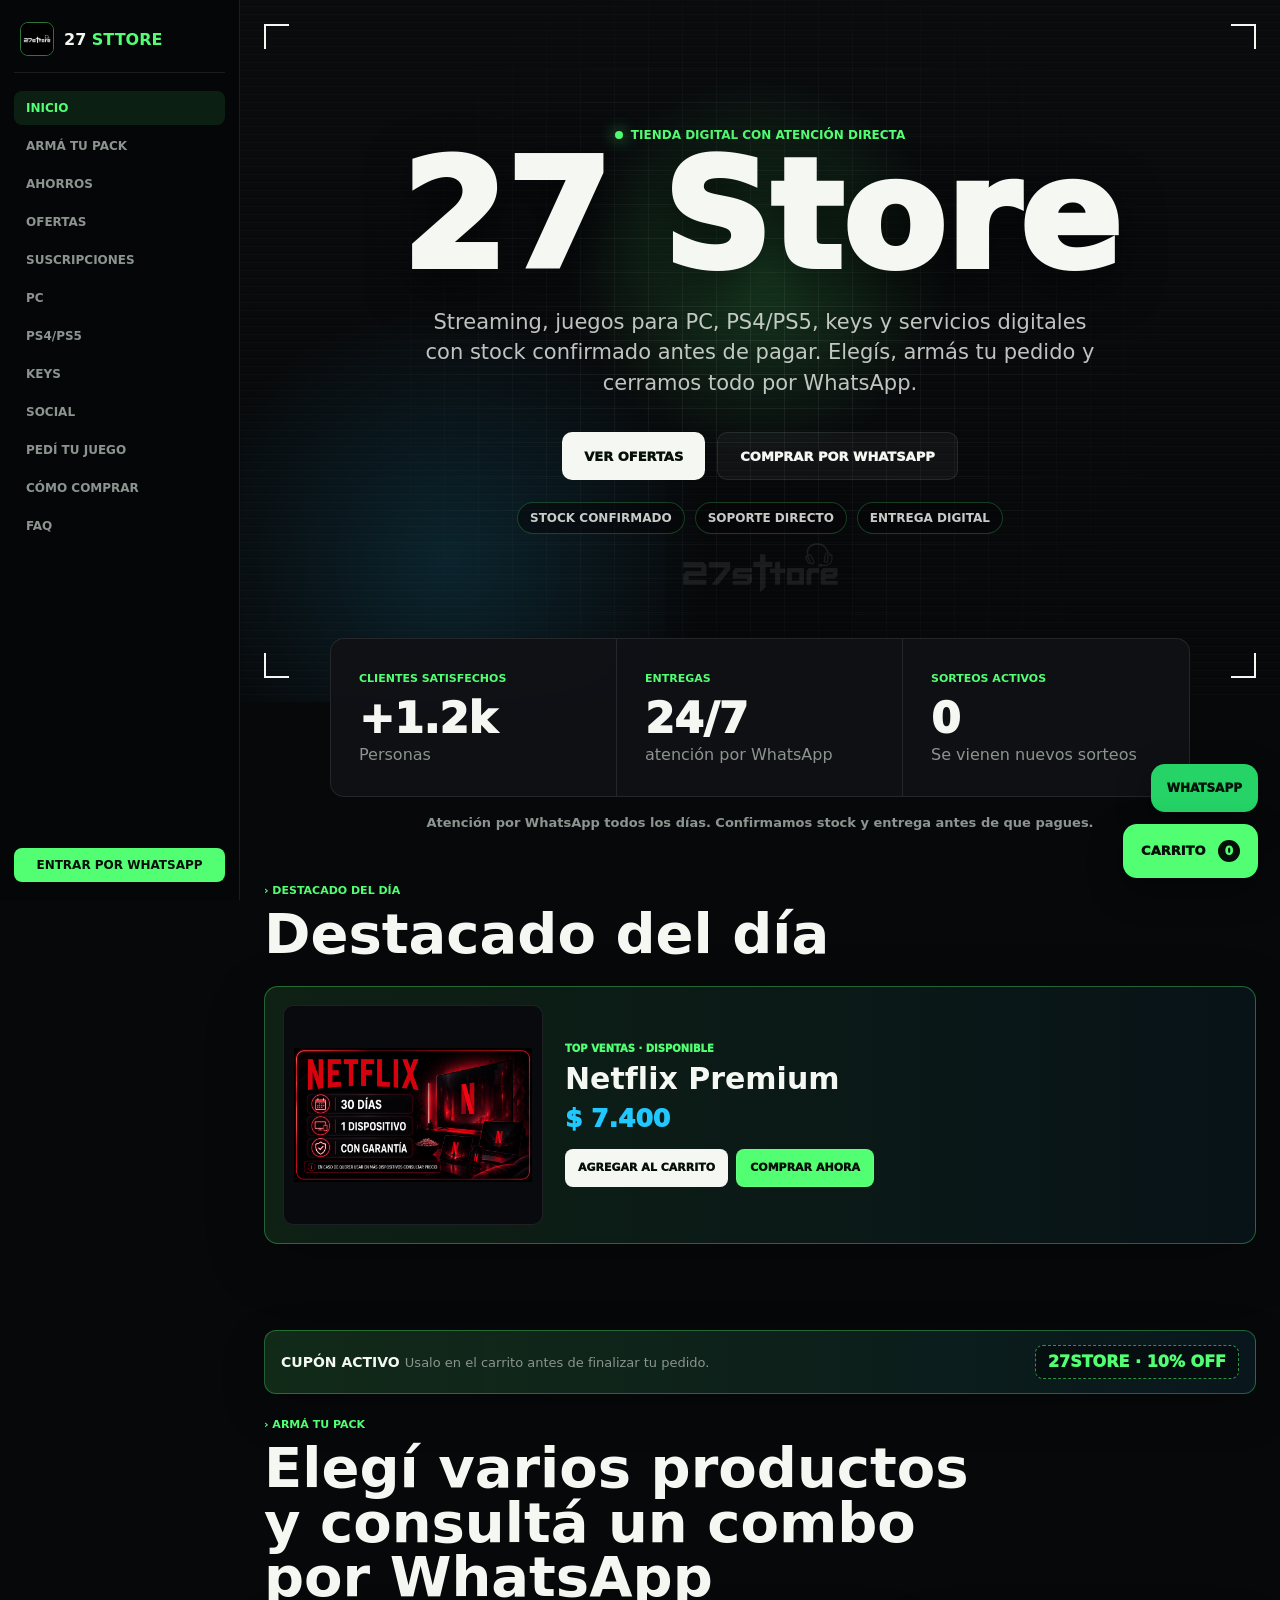
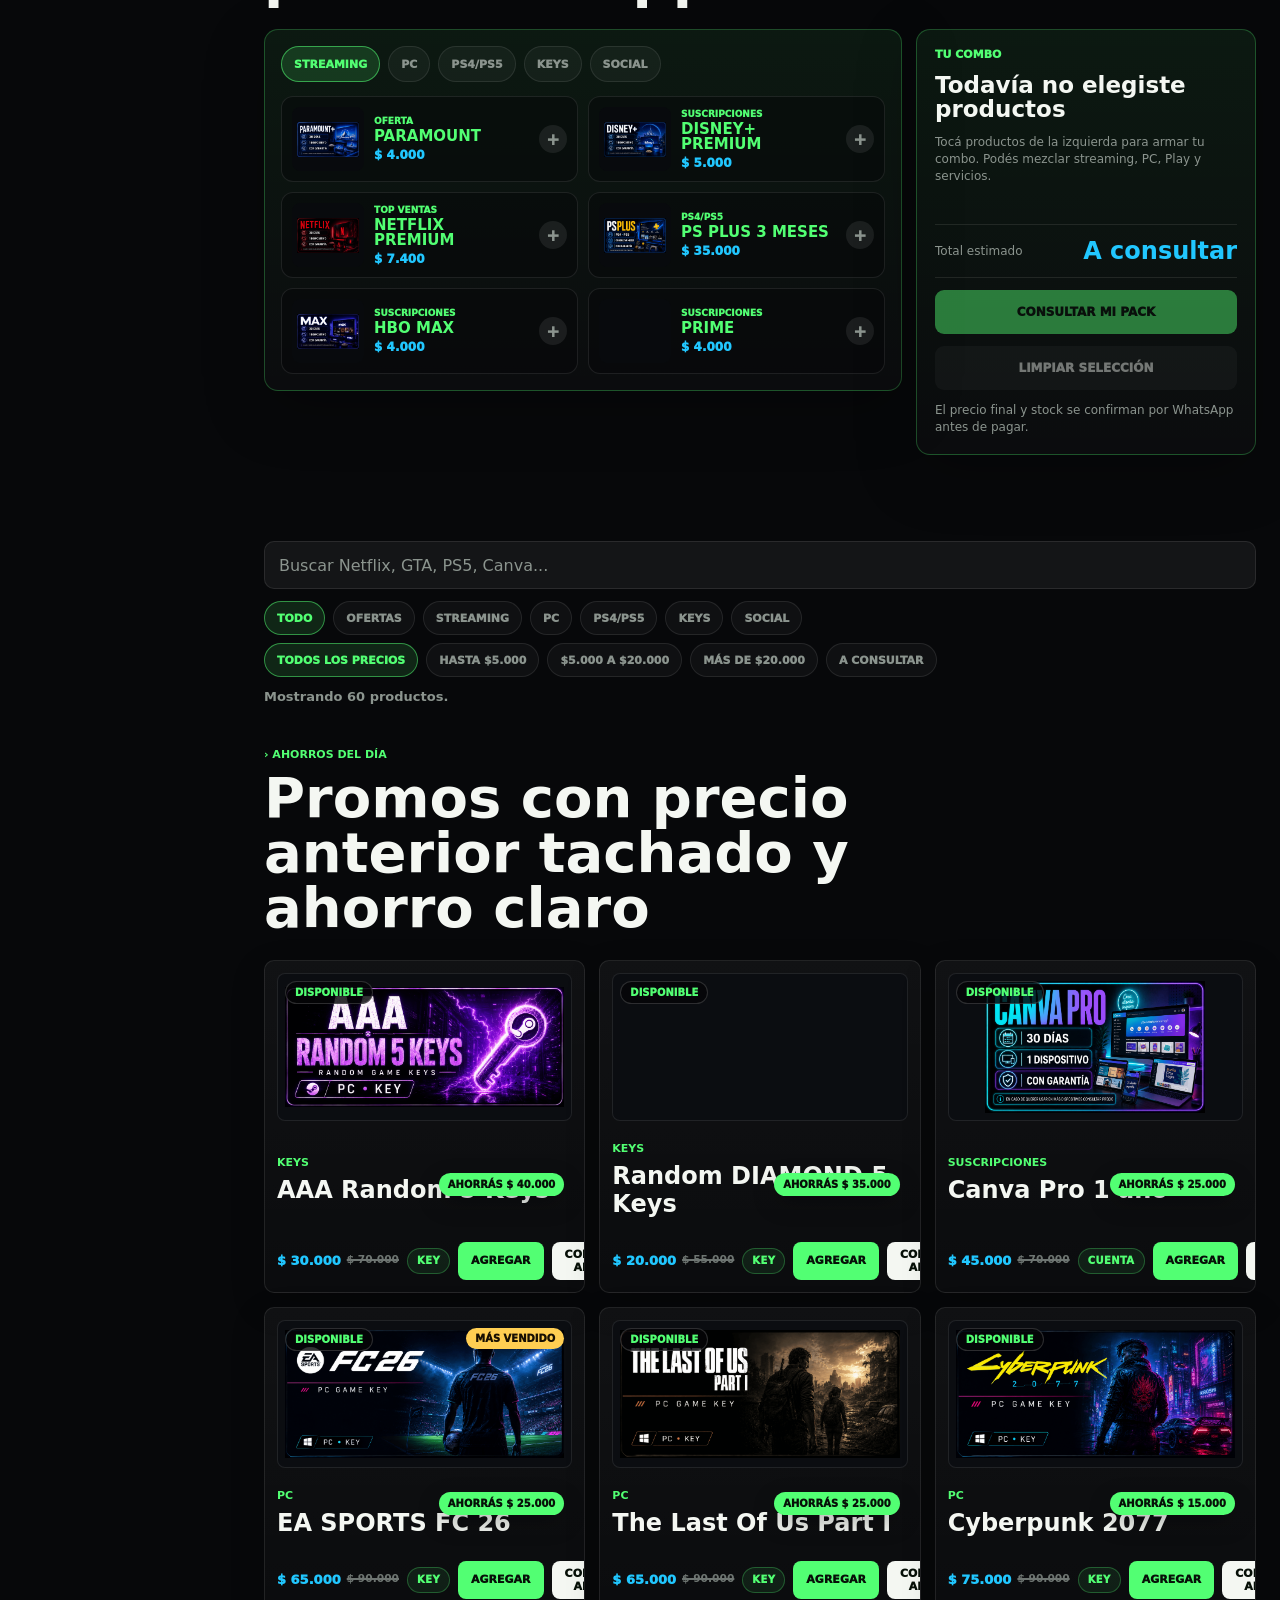
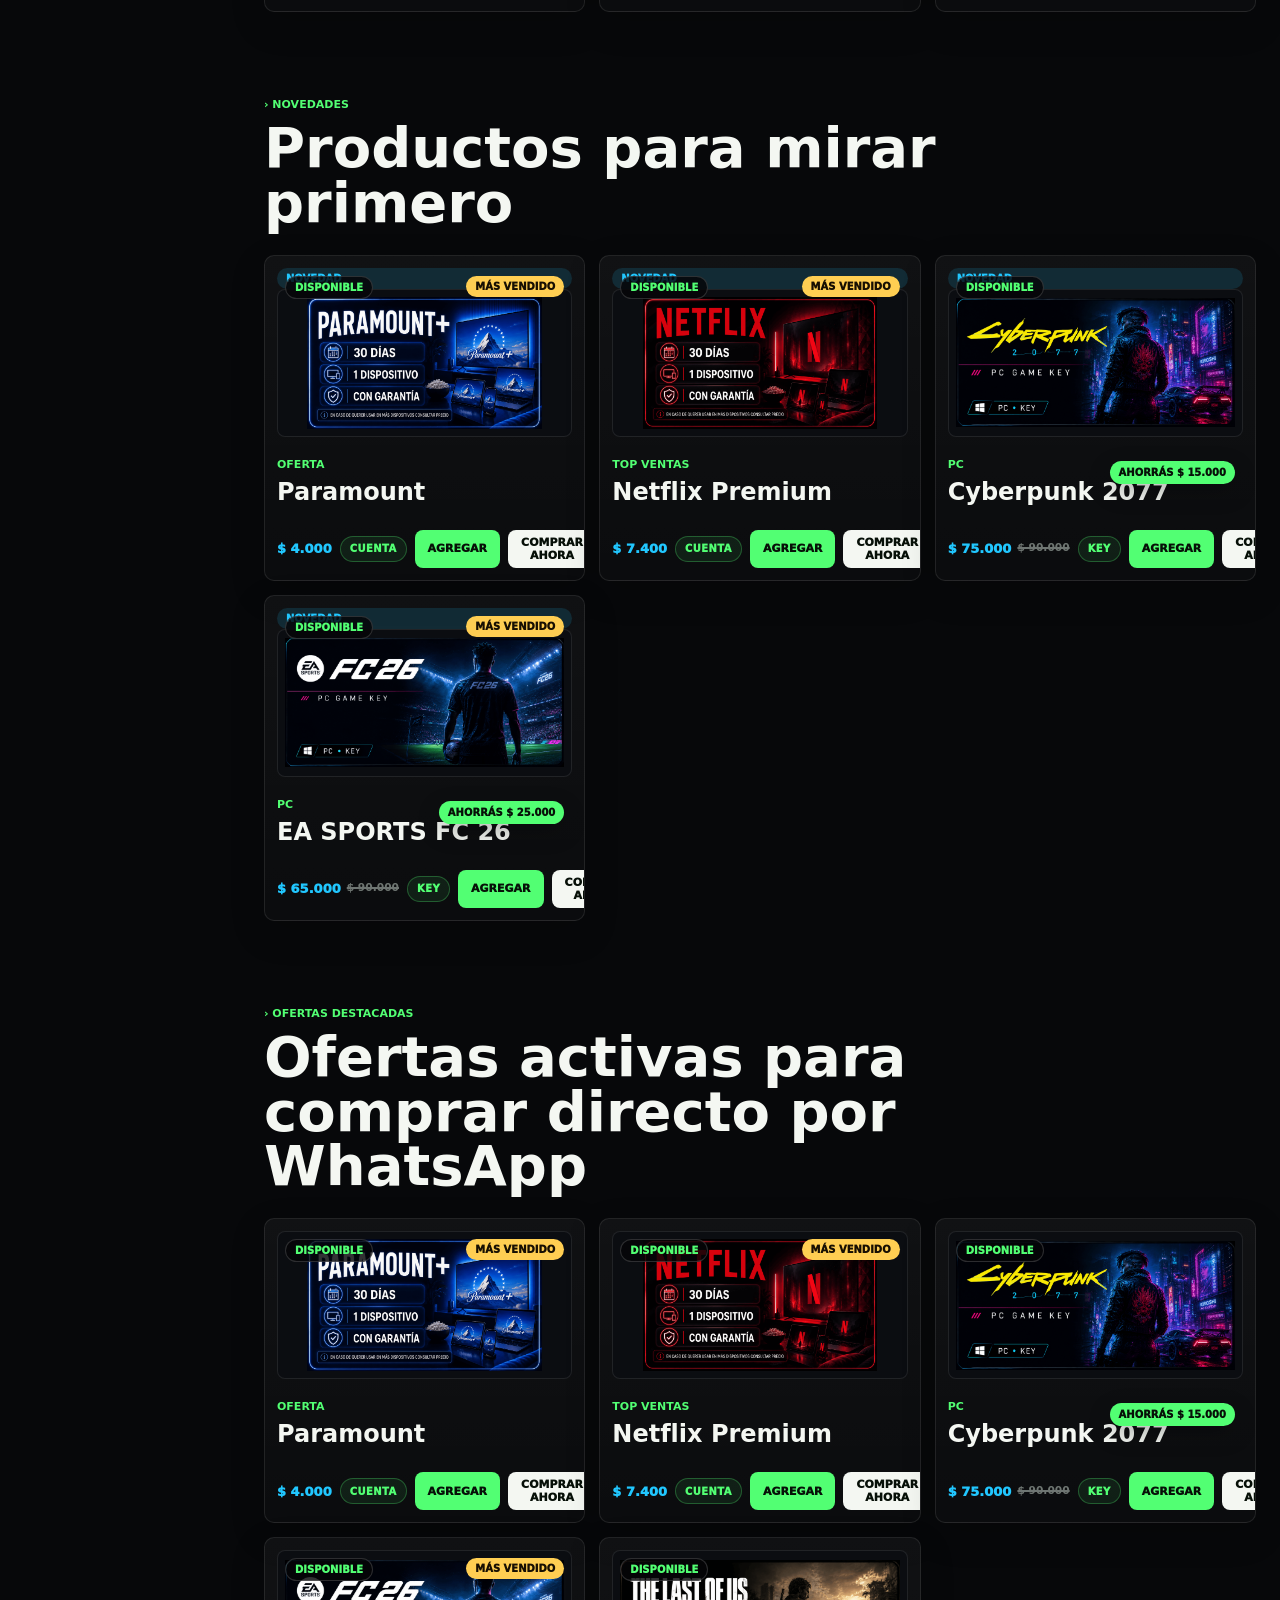
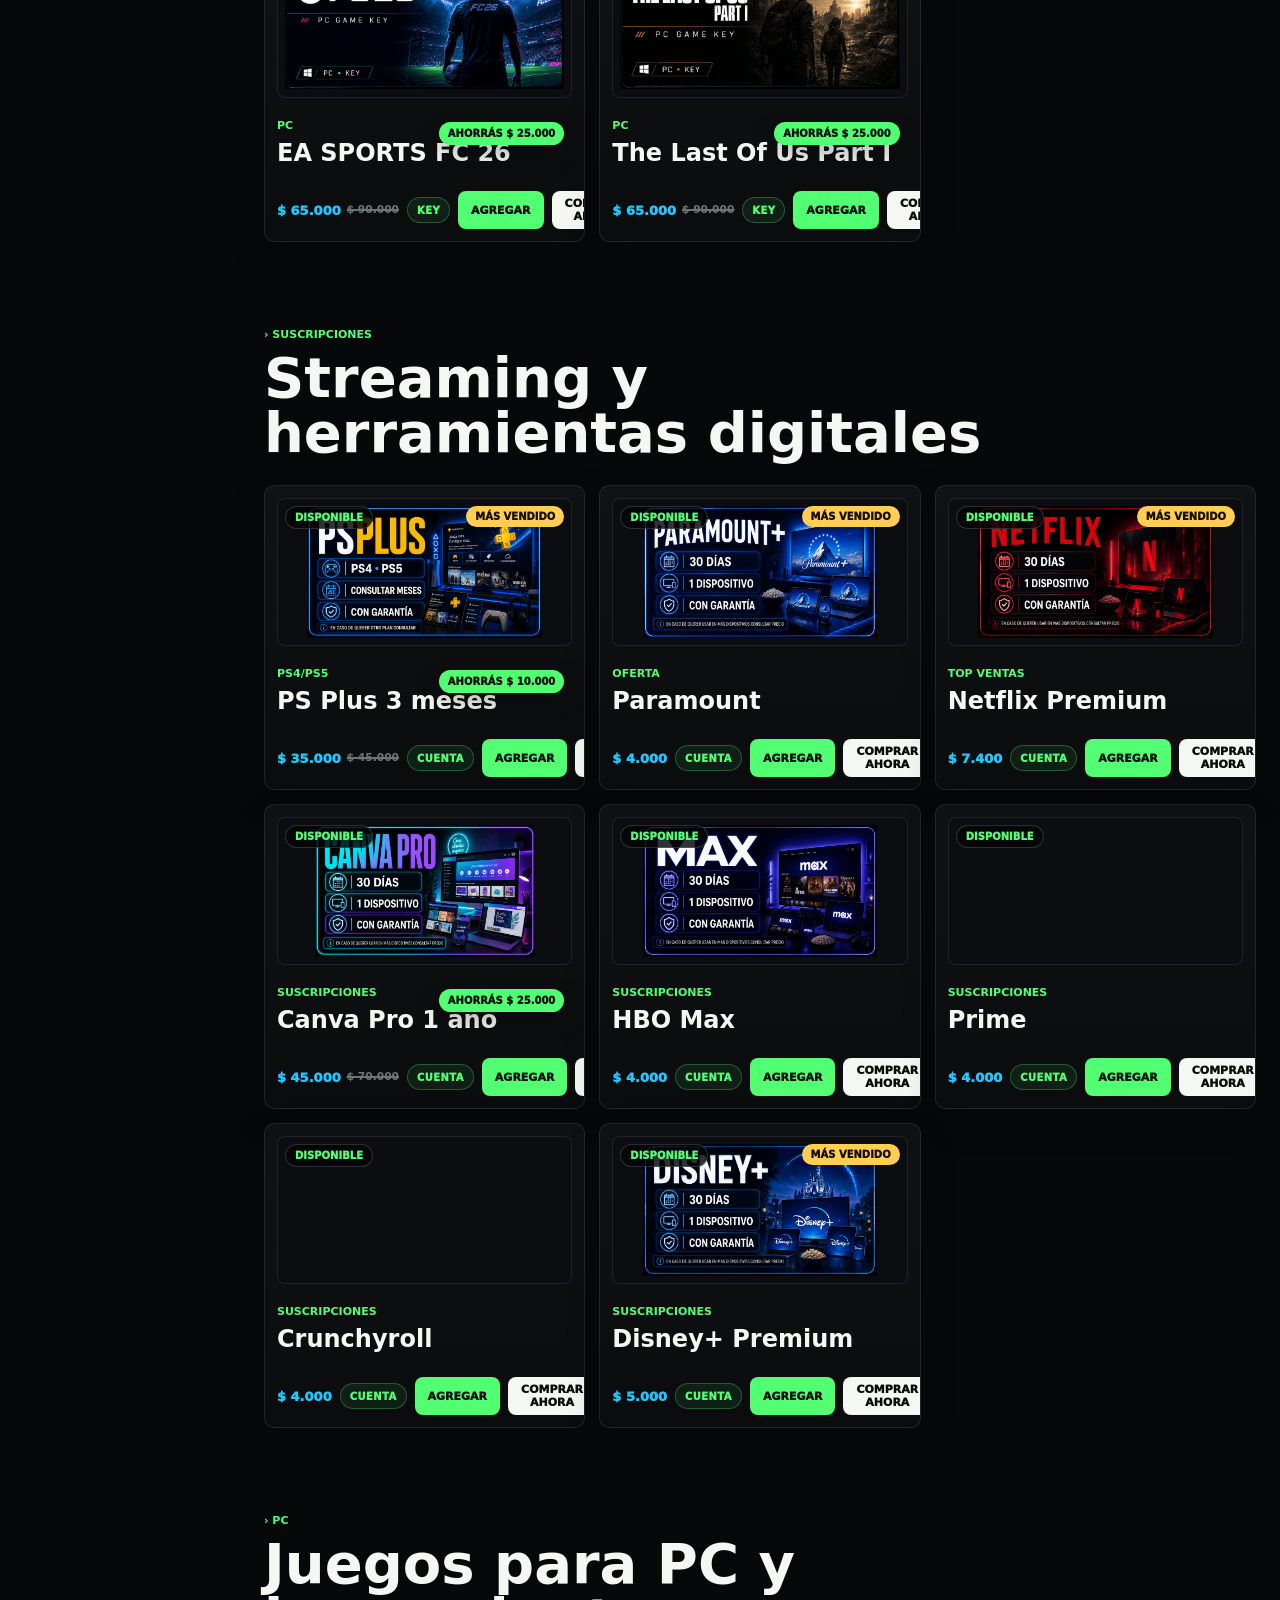
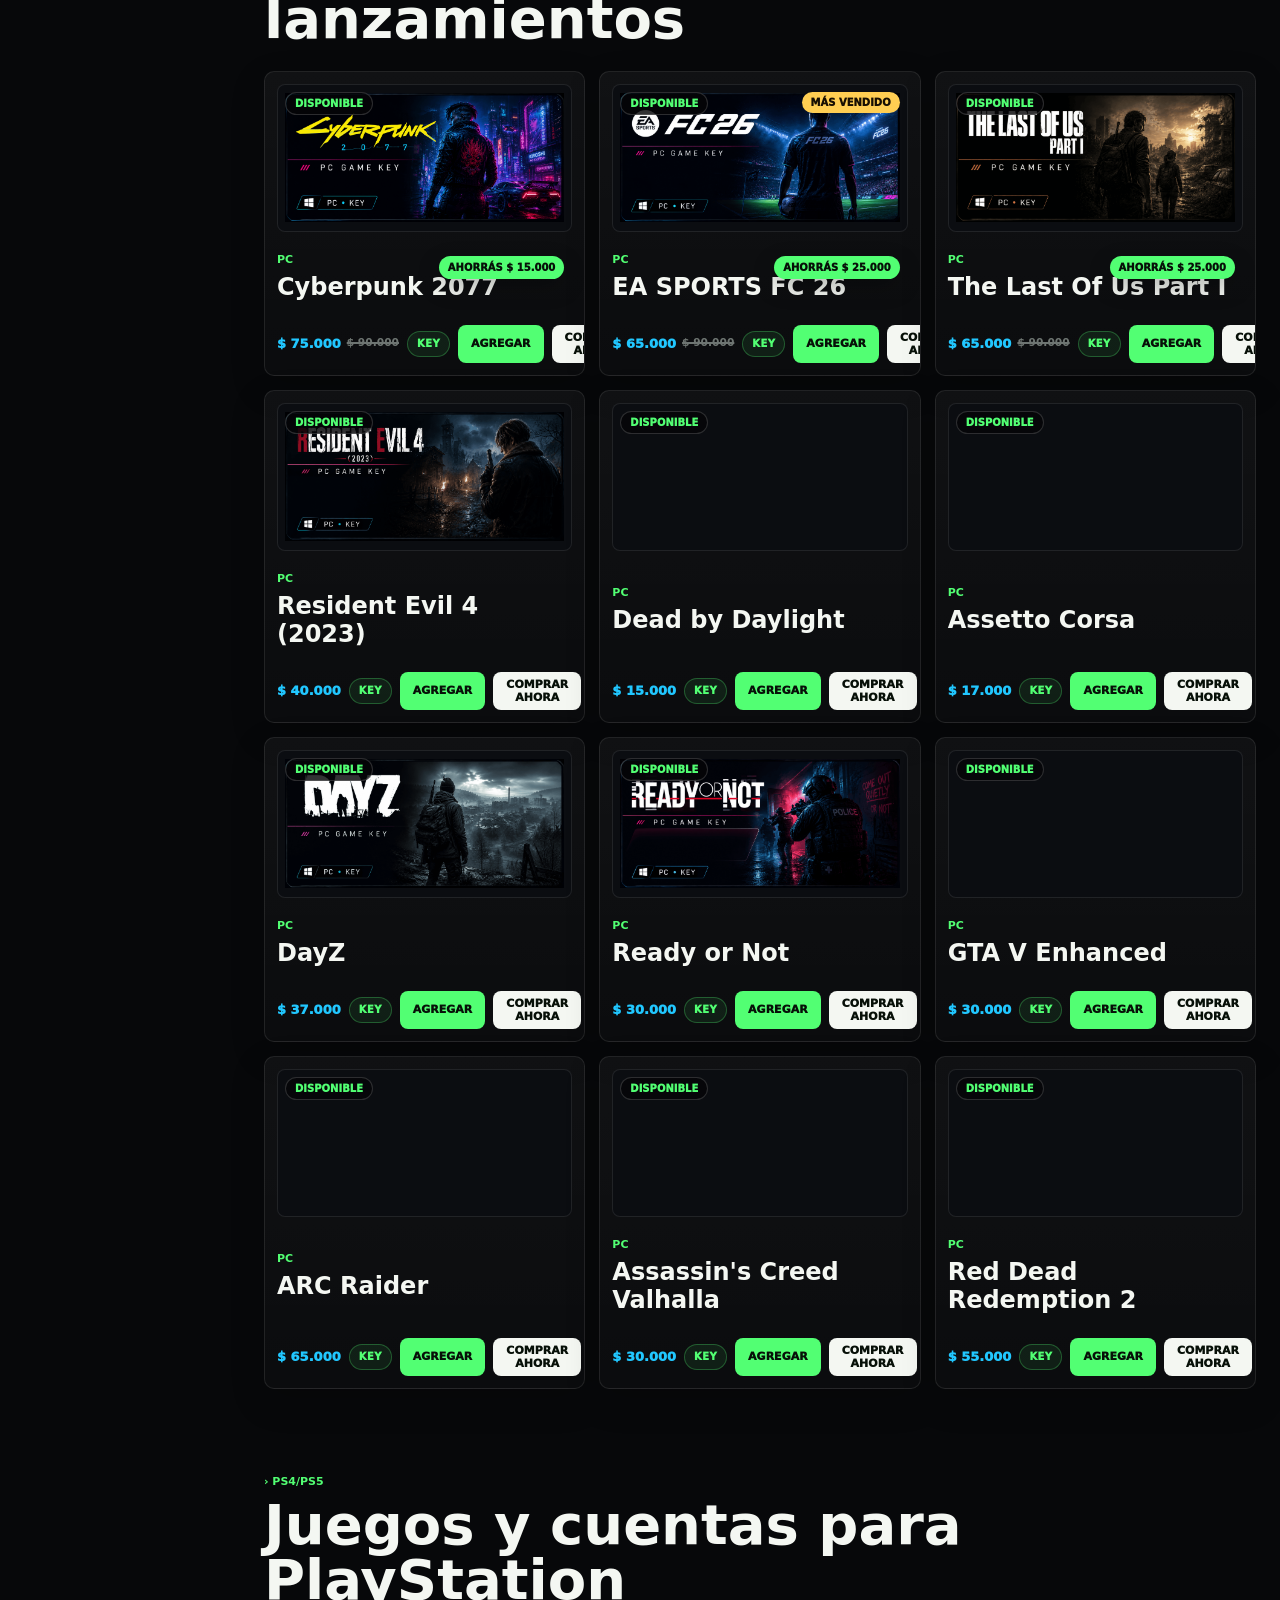
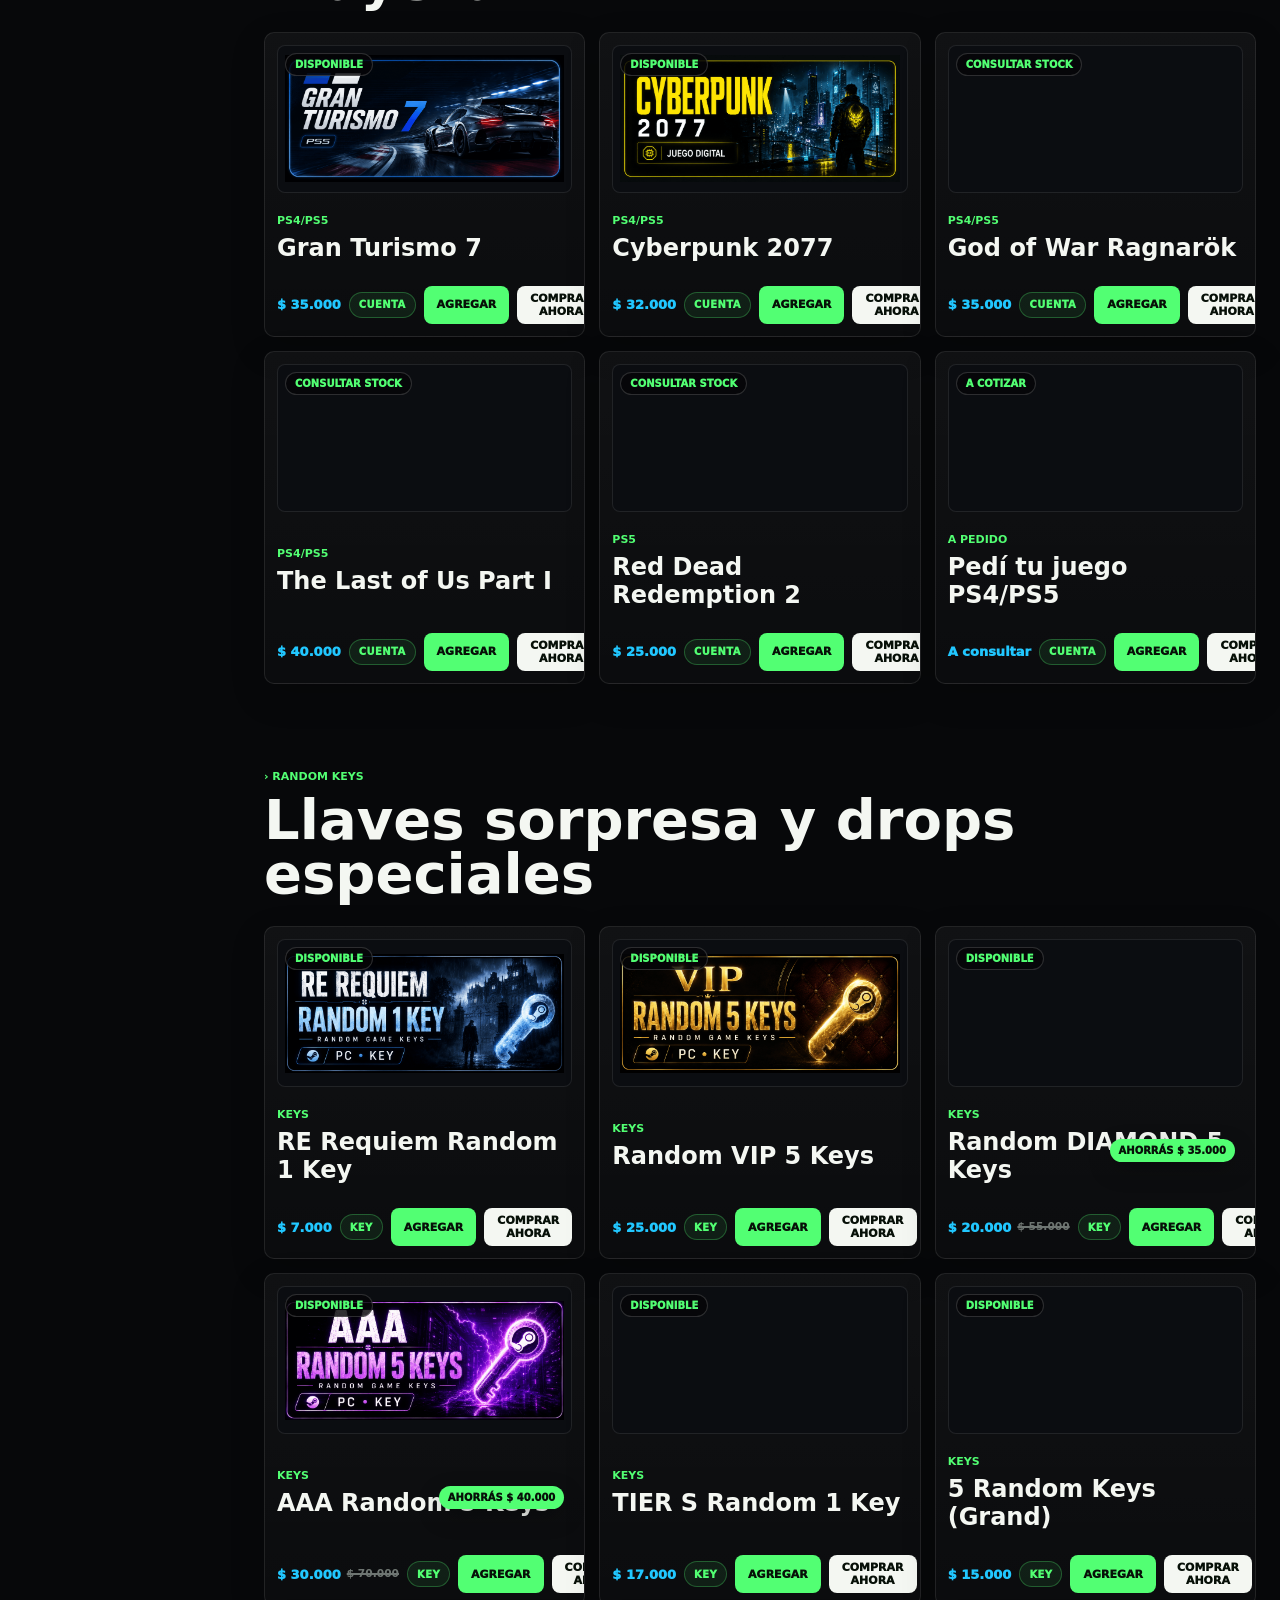
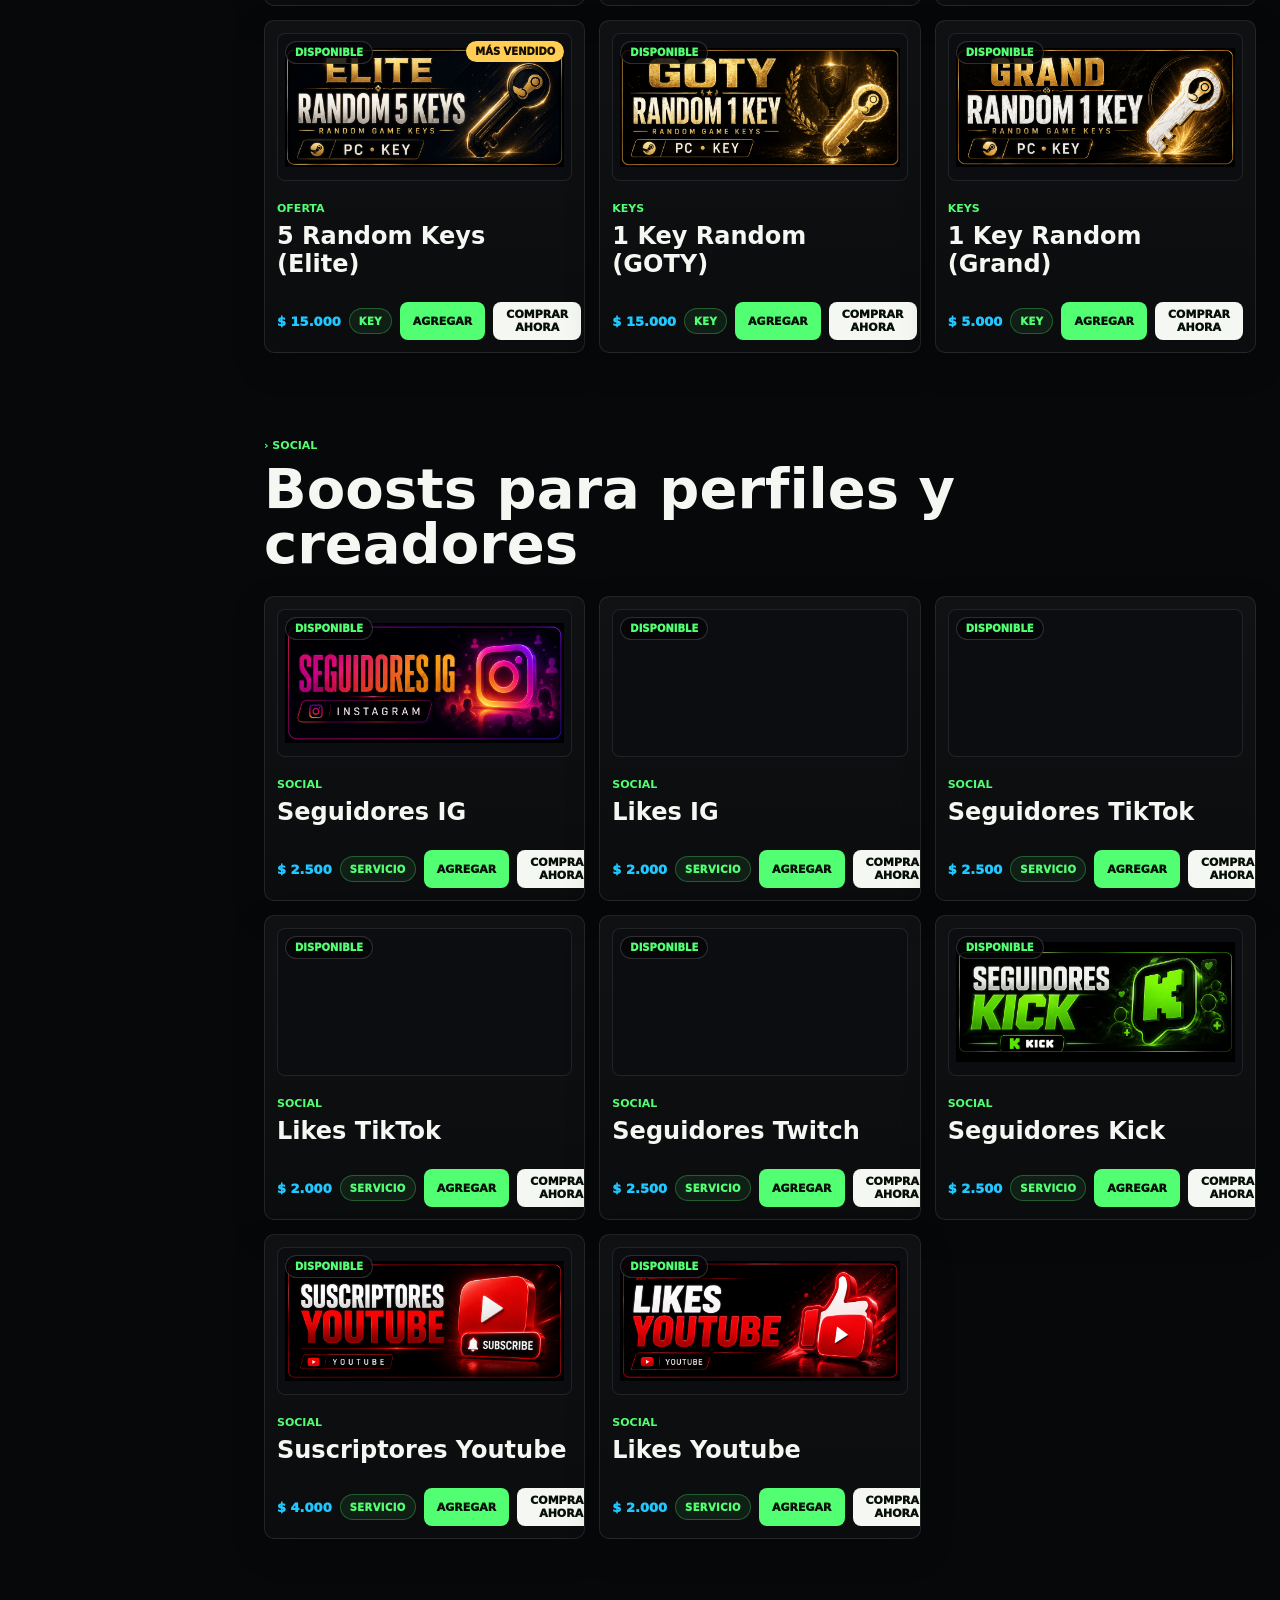
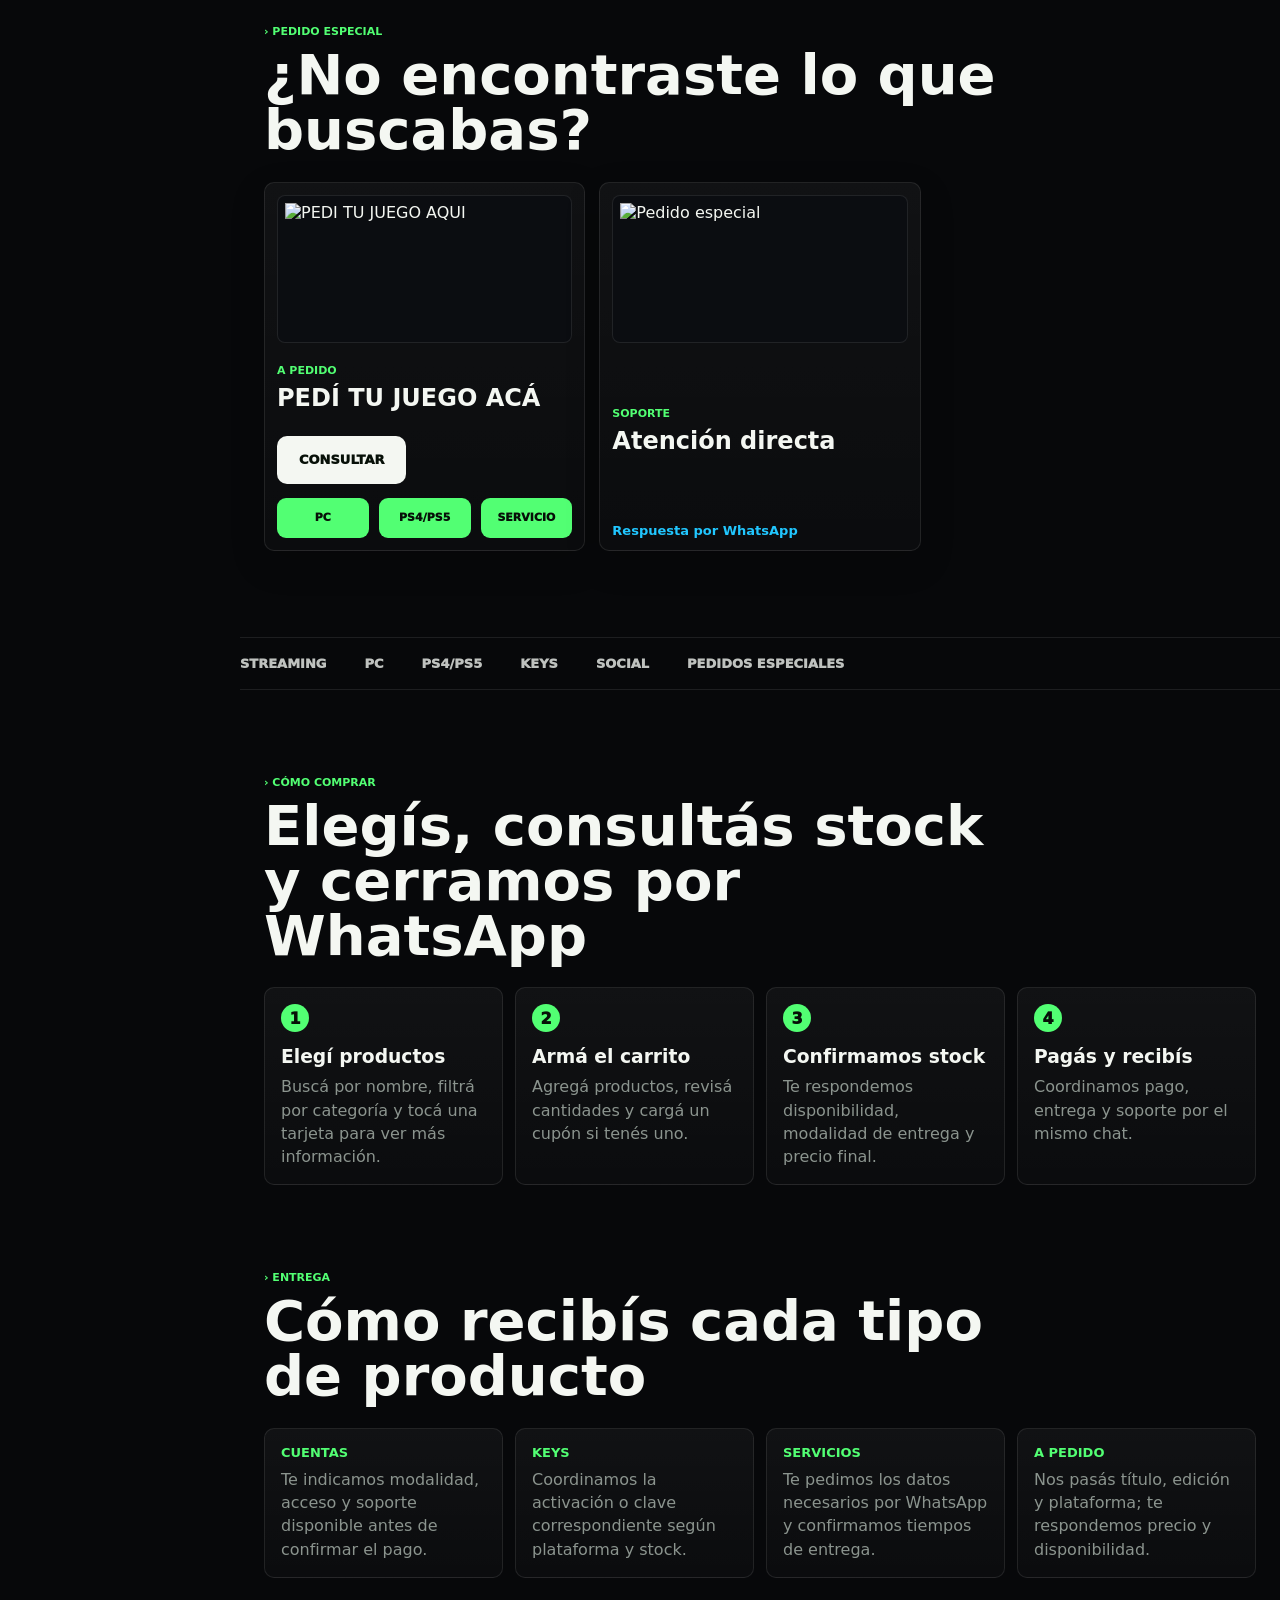
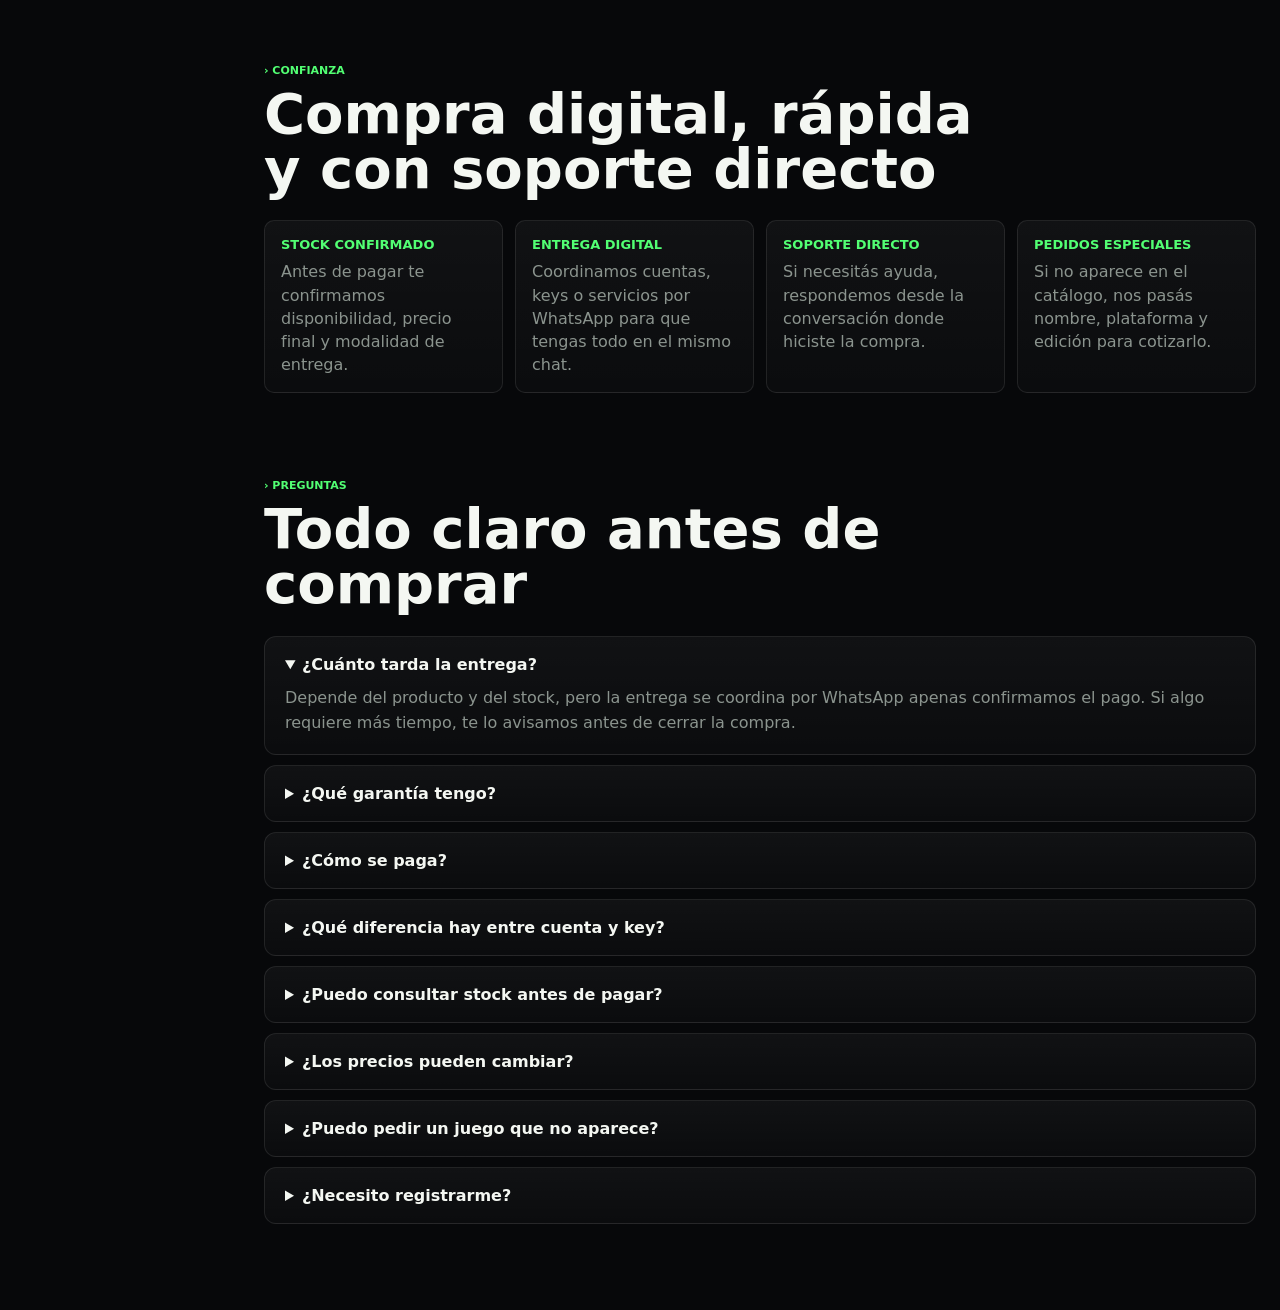
==== commit 9dbe7ba0: "Add files via upload" ====
--- a/index.html
+++ b/index.html
@@ -29,6 +29,12 @@
     .coupon-banner{width:min(1080px,calc(100% - 48px));margin:0 auto 24px;display:flex;align-items:center;justify-content:space-between;gap:14px;border:1px solid rgba(82,255,115,.32);border-radius:12px;padding:14px 16px;background:linear-gradient(90deg,rgba(82,255,115,.14),rgba(33,199,255,.08));box-shadow:0 16px 44px rgba(0,0,0,.22)}.coupon-banner strong{font-size:14px;text-transform:uppercase}.coupon-banner span{color:var(--muted);font-size:13px}.coupon-code{display:inline-flex;align-items:center;min-height:34px;border:1px dashed rgba(82,255,115,.55);border-radius:8px;padding:0 12px;background:rgba(5,6,8,.55);color:var(--accent);cursor:pointer;font:inherit;font-weight:1000}.coupon-code.copied{background:var(--accent);color:#071008}.result-count{margin:0;color:var(--muted);font-size:13px;font-weight:800}.price-filter-row{display:flex;gap:8px;flex-wrap:wrap}.trust-grid{display:grid;grid-template-columns:repeat(4,1fr);gap:12px}.trust-card{border:1px solid var(--line);border-radius:10px;padding:16px;background:linear-gradient(180deg,rgba(255,255,255,.045),rgba(255,255,255,.018))}.trust-card strong{display:block;margin-bottom:8px;color:var(--accent);font-size:13px;text-transform:uppercase}.trust-card p{margin:0;color:var(--muted);line-height:1.45}.whatsapp-float{position:fixed;right:22px;bottom:88px;z-index:39;min-height:48px;display:inline-flex;align-items:center;gap:8px;border-radius:14px;padding:0 16px;background:#25d366;color:#06130a;font-size:12px;font-weight:1000;text-transform:uppercase;box-shadow:0 12px 34px rgba(0,0,0,.42)}@media (max-width:860px){.coupon-banner{width:calc(100% - 28px);display:grid}.trust-grid{grid-template-columns:repeat(2,minmax(0,1fr))}.whatsapp-float{right:12px;bottom:132px;min-height:44px;padding:0 13px;font-size:11px}}@media (max-width:420px){.trust-grid{grid-template-columns:1fr}.coupon-banner span{font-size:12px}}
     .hours-note{width:min(1080px,calc(100% - 48px));margin:-54px auto 54px;color:var(--muted);font-size:13px;font-weight:800;text-align:center}.top-btn{position:fixed;right:22px;bottom:150px;z-index:38;min-height:42px;border:1px solid var(--line);border-radius:12px;padding:0 13px;background:rgba(5,6,8,.92);color:var(--text);cursor:pointer;font:inherit;font-size:12px;font-weight:1000;text-transform:uppercase;box-shadow:0 12px 34px rgba(0,0,0,.38);opacity:0;transform:translateY(8px);pointer-events:none;transition:opacity .18s ease,transform .18s ease}.top-btn.show{opacity:1;transform:translateY(0);pointer-events:auto}.product-badge{position:absolute;top:20px;right:20px;z-index:1;border-radius:999px;padding:5px 9px;background:var(--warn);color:#170f02;font-size:10px;font-weight:1000;text-transform:uppercase}.cart-add.added,.buy-now.opened{background:var(--warn)!important;color:#170f02!important}.product-detail-note{border:1px solid rgba(82,255,115,.24);border-radius:10px;padding:10px 12px;background:rgba(82,255,115,.07);color:var(--muted);font-size:13px;line-height:1.4}.product-detail-buy{min-height:44px;border:0;border-radius:9px;padding:0 16px;background:var(--text);color:#071008;cursor:pointer;font:inherit;font-size:12px;font-weight:1000;text-transform:uppercase}@media (max-width:860px){.hours-note{width:calc(100% - 28px);margin:-42px auto 42px}.filter-row,.price-filter-row{flex-wrap:nowrap;overflow-x:auto;padding-bottom:4px;scrollbar-width:none}.filter-row::-webkit-scrollbar,.price-filter-row::-webkit-scrollbar{display:none}.filter-btn{white-space:nowrap}.top-btn{right:12px;bottom:184px;min-height:40px;font-size:11px}.product-badge{top:14px;right:14px;font-size:9px}.product-detail-actions{display:grid}.product-detail-buy,.product-detail-add{width:100%}}
     .hero:after{content:"";position:absolute;inset:auto 50% 40px auto;width:190px;height:190px;background:url("images/logo.png") center/contain no-repeat;opacity:.08;transform:translateX(50%);pointer-events:none}.btn,.cart-add,.buy-now,.checkout-btn,.coupon-code,.filter-btn{transition:transform .16s ease,filter .16s ease,border-color .16s ease}.btn:hover,.cart-add:hover,.buy-now:hover,.checkout-btn:hover,.coupon-code:hover,.filter-btn:hover{transform:translateY(-1px);filter:brightness(1.05)}.section-title h2{letter-spacing:0}.category-card{box-shadow:0 12px 34px rgba(0,0,0,.18)}.category-card:hover{box-shadow:0 18px 42px rgba(0,0,0,.28)}@media (min-width:861px){.cart-modal.open{align-items:stretch;justify-content:flex-end;padding:0;background:rgba(0,0,0,.52)}.cart-panel{height:100vh;max-height:none;border-radius:0;width:min(460px,100%);border-block:0;border-right:0}.cart-head{padding-top:24px}.cart-items{flex:1}.product-detail-panel{width:min(820px,calc(100% - 48px))}}@media (max-width:860px){.hero:after{width:120px;height:120px;bottom:28px}.cart-open{font-size:12px}.whatsapp-float{max-width:116px;justify-content:center}.bottom-nav a{font-size:10px}.product-detail-note{font-size:12px}}
+    @media (max-width:640px){.hero{min-height:auto;padding:34px 14px 64px}.corner,.scanlines{display:none}.hero-grid{opacity:.45}h1{font-size:54px;line-height:.9}.hero-copy{margin-top:18px;font-size:14px;line-height:1.42}.hero-actions{gap:8px;margin-top:22px}.btn{min-height:42px;border-radius:8px;font-size:11px;padding:0 14px}.trust-row{margin-top:14px;gap:6px}.trust-row span{padding:7px 9px;font-size:10px}.stats{margin:-34px auto 38px}.stats article{padding:15px}.stats strong{font-size:29px}.hours-note{margin:-20px auto 34px;font-size:12px}.section{width:calc(100% - 20px);margin-bottom:46px}.section-title{gap:7px;margin-bottom:15px}.section-title h2{font-size:25px;line-height:1.02}.daily-deal{padding:12px;gap:12px}.daily-deal img{height:128px}.daily-deal h3{font-size:25px}.daily-deal p{font-size:12px}.daily-deal-price{font-size:20px}.daily-deal-actions{gap:8px}.coupon-banner{width:calc(100% - 20px);margin-bottom:16px;padding:12px}.coupon-code{width:100%;justify-content:center}.catalog-tools{width:calc(100% - 20px);gap:8px;margin-bottom:28px}.catalog-search{min-height:42px;font-size:13px}.filter-btn{min-height:31px;font-size:10px;padding:0 10px}.result-count{font-size:12px}.category-grid{grid-template-columns:repeat(2,minmax(0,1fr));gap:8px}.category-card{padding:8px;border-radius:8px}.category-card img{height:94px;margin-bottom:8px}.category-card h3{font-size:15px;line-height:1.08}.category-card p{font-size:11px;-webkit-line-clamp:2}.tag{font-size:9px}.stock-badge,.product-badge{font-size:8px;padding:4px 7px}.stock-badge{top:10px;left:10px}.product-badge{top:10px;right:10px}.product-actions{gap:6px;margin-top:10px}.product-actions strong{font-size:12px}.product-type{min-height:24px;font-size:9px}.cart-add,.buy-now{min-height:31px;font-size:8px}.cart-open{right:10px;bottom:66px;min-height:42px;border-radius:11px;padding:0 12px}.whatsapp-float{right:10px;bottom:112px;min-height:40px;border-radius:11px;padding:0 11px}.top-btn{right:10px;bottom:158px}.bottom-nav a{min-height:54px}.cart-modal{padding:10px}.cart-panel{max-height:92vh;border-radius:12px}.cart-head{padding:14px 15px}.cart-items{padding:12px 14px}.cart-foot{padding:14px;gap:10px}.cart-item{grid-template-columns:1fr;gap:10px}.qty-row{justify-content:space-between}.product-detail-modal{padding:10px}.product-detail-body{padding:15px}.product-detail-media{padding:12px}.product-detail-media img{max-height:190px}.product-detail-head h2{font-size:21px}.trust-grid{grid-template-columns:1fr}.how-grid{gap:8px}.how-step,.trust-card,details{padding:13px}.ticker-section{margin-bottom:46px}}
+    .special-actions{display:grid;grid-template-columns:repeat(3,1fr);gap:10px;margin-top:14px}.special-actions a{min-height:40px;display:inline-flex;align-items:center;justify-content:center;border-radius:9px;background:var(--accent);color:#071008;font-size:11px;font-weight:1000;text-transform:uppercase}.new-badge{display:inline-flex;border-radius:999px;padding:5px 9px;background:rgba(33,199,255,.14);color:var(--blue);font-size:10px;font-weight:1000;text-transform:uppercase}.mobile-filter-toggle{display:none}.filter-groups{display:grid;gap:8px}@media (min-width:861px){.daily-deal.compact{grid-template-columns:140px 1fr auto}.daily-deal.compact img{height:118px}.daily-deal.compact h3{font-size:30px}.daily-deal.compact p{display:none}.daily-deal.compact .daily-deal-actions{min-width:180px}}@media (max-width:640px){.hero-copy{max-width:330px}.hero-actions .btn.ghost{display:none}.daily-deal{grid-template-columns:96px 1fr!important}.daily-deal img{height:96px}.daily-deal-body{gap:6px}.daily-deal h3{font-size:18px}.daily-deal p{display:none}.daily-deal-price{font-size:16px}.daily-deal-actions{grid-column:1 / -1}.mobile-filter-toggle{display:inline-flex;min-height:38px;align-items:center;justify-content:center;border:1px solid var(--line);border-radius:9px;background:rgba(255,255,255,.055);color:var(--text);cursor:pointer;font:inherit;font-size:11px;font-weight:1000;text-transform:uppercase}.filter-groups{display:none}.filter-groups.open{display:grid}.special-actions{grid-template-columns:1fr}.cart-total{font-size:19px;padding:10px 0;border-top:1px solid var(--line);border-bottom:1px solid var(--line)}.checkout-btn{min-height:46px}.cart-item h3{font-size:14px}.qty-btn{width:34px;height:34px}.remove-btn{min-height:34px}.new-badge{font-size:9px}}
+    .empty-cart-box{min-height:180px;align-content:center;justify-items:center;text-align:center}.empty-cart-box strong{font-size:20px}.empty-cart-box a{width:auto;min-width:132px;min-height:40px;justify-content:center}@media (max-width:640px){.empty-cart-box{min-height:190px;padding:10px 0}.empty-cart-box strong{font-size:17px;line-height:1.25}.empty-cart-box p{font-size:13px}.empty-cart-box a{width:auto!important;min-width:130px;min-height:38px!important;padding:0 14px!important;font-size:10px!important}.cart-foot .checkout-btn{width:100%}.cart-foot #clear-cart-btn{background:rgba(255,255,255,.08);color:var(--text)}.coupon-box{grid-template-columns:1fr auto!important}.coupon-box button{min-height:40px!important}}
+    .daily-deal-slot .daily-deal{min-height:auto}.daily-deal.compact{padding:18px;background:linear-gradient(90deg,rgba(82,255,115,.1),rgba(33,199,255,.06));border-color:rgba(82,255,115,.34)}.daily-deal.compact img{height:220px}.daily-deal.compact .daily-deal-media-label{display:none}.daily-deal.compact .daily-deal-kicker{font-size:10px}.daily-deal.compact h3{font-size:30px}.daily-deal.compact .daily-deal-price{font-size:25px}.daily-deal.compact .daily-deal-actions{display:flex;gap:8px}.daily-deal.compact .buy-now{background:var(--accent);color:#071008}.daily-deal.compact .cart-add{background:var(--text);color:#071008}@media (min-width:861px){.daily-deal.compact{grid-template-columns:260px 1fr auto}}@media (max-width:640px){#destacado .section-title h2{font-size:28px}.daily-deal.compact{grid-template-columns:138px 1fr!important;padding:12px}.daily-deal.compact img{height:138px;padding:6px}.daily-deal.compact h3{font-size:18px}.daily-deal.compact .daily-deal-price{font-size:16px}.daily-deal.compact .daily-deal-actions{display:grid;grid-template-columns:1fr 1fr}.daily-deal.compact .cart-add,.daily-deal.compact .buy-now{min-height:34px;font-size:8px}}
+    .pack-builder{position:relative}.pack-layout{display:grid;grid-template-columns:1fr 340px;gap:14px;align-items:start}.pack-shop,.pack-summary{border:1px solid rgba(82,255,115,.26);border-radius:14px;background:linear-gradient(180deg,rgba(82,255,115,.07),rgba(255,255,255,.018));box-shadow:0 18px 60px rgba(0,0,0,.25)}.pack-shop{padding:16px}.pack-tabs{display:flex;gap:8px;flex-wrap:wrap;margin-bottom:14px}.pack-tab{min-height:36px;border:1px solid var(--line);border-radius:999px;background:rgba(255,255,255,.04);color:var(--muted);cursor:pointer;font:inherit;font-size:11px;font-weight:1000;text-transform:uppercase;padding:0 12px}.pack-tab.active{border-color:rgba(82,255,115,.55);background:rgba(82,255,115,.15);color:var(--accent)}.pack-options{display:grid;grid-template-columns:repeat(2,1fr);gap:10px}.pack-option{display:grid;grid-template-columns:72px 1fr auto;gap:10px;align-items:center;border:1px solid var(--line);border-radius:12px;padding:10px;background:rgba(5,6,8,.42);cursor:pointer;text-align:left;color:var(--text);font:inherit}.pack-option.selected{border-color:rgba(82,255,115,.65);background:rgba(82,255,115,.12)}.pack-option img{width:72px;height:64px;object-fit:contain;border-radius:8px;background:#080a0d;padding:5px}.pack-option span{display:block;color:var(--accent);font-size:9px;font-weight:1000;text-transform:uppercase}.pack-option strong{display:block;margin:3px 0;font-size:15px;line-height:1.05}.pack-option em{display:block;color:var(--blue);font-style:normal;font-size:12px;font-weight:1000}.pack-check{width:28px;height:28px;display:grid;place-items:center;border-radius:999px;background:rgba(255,255,255,.08);color:var(--muted);font-weight:1000}.pack-option.selected .pack-check{background:var(--accent);color:#071008}.pack-summary{position:sticky;top:18px;padding:18px;display:grid;gap:12px}.pack-summary-kicker{color:var(--accent);font-size:11px;font-weight:1000;text-transform:uppercase}.pack-summary>strong{font-size:23px;line-height:1.05}.pack-selected{display:grid;gap:8px;min-height:78px}.pack-empty{color:var(--muted);font-size:13px;line-height:1.45}.pack-chip{display:flex;align-items:center;justify-content:space-between;gap:8px;border:1px solid var(--line);border-radius:9px;padding:8px 10px;background:rgba(255,255,255,.04);font-size:12px;font-weight:900}.pack-chip button{border:0;background:transparent;color:#ff7a7a;cursor:pointer;font:inherit;font-weight:1000}.pack-total{display:flex;align-items:center;justify-content:space-between;border-block:1px solid var(--line);padding:12px 0}.pack-total span{color:var(--muted);font-size:12px}.pack-total strong{color:var(--blue);font-size:24px}.pack-whatsapp,.pack-clear{min-height:44px;border:0;border-radius:9px;cursor:pointer;font:inherit;font-size:12px;font-weight:1000;text-transform:uppercase}.pack-whatsapp{background:var(--accent);color:#071008}.pack-clear{background:rgba(255,255,255,.08);color:var(--text)}.pack-whatsapp:disabled,.pack-clear:disabled{opacity:.45;cursor:not-allowed}.pack-summary p{margin:0;color:var(--muted);font-size:12px;line-height:1.45}@media (max-width:860px){.pack-layout{grid-template-columns:1fr}.pack-summary{position:static}.pack-options{grid-template-columns:1fr}.pack-option{grid-template-columns:64px 1fr auto}.pack-option img{width:64px;height:58px}}@media (max-width:520px){.pack-shop,.pack-summary{border-radius:10px;padding:12px}.pack-tabs{overflow:auto;flex-wrap:nowrap;padding-bottom:3px}.pack-tab{white-space:nowrap}.pack-option strong{font-size:14px}.pack-summary>strong{font-size:20px}}
+    .daily-deal p,.product-detail-description{white-space:pre-line}.category-card p{display:none!important}.price-now{color:var(--blue);font-size:inherit;font-weight:1000}.price-before{display:block;width:max-content;margin-top:3px;color:var(--muted);font-size:.72em;font-weight:900;text-decoration:line-through;text-decoration-thickness:2px;opacity:.78}.product-actions .price-before,.daily-deal-price .price-before{display:inline;margin:0 0 0 6px;font-size:.82em}.product-detail-price{display:grid;gap:2px}.save-badge{position:absolute;right:20px;bottom:96px;z-index:1;border-radius:999px;padding:6px 9px;background:var(--accent);color:#071008;font-size:10px;font-weight:1000;text-transform:uppercase;box-shadow:0 8px 22px rgba(0,0,0,.28)}@media (max-width:860px){.save-badge{right:12px;bottom:88px;font-size:8px;padding:5px 7px}}
   </style>
 </head>
 <body>
@@ -39,7 +45,8 @@
     </a>
     <nav>
       <a class="active" href="#inicio">Inicio</a>
-      <a href="#como-comprar">Cómo comprar</a>
+      <a href="#arma-pack">Armá tu pack</a>
+      <a href="#ahorros">Ahorros</a>
       <a href="#ofertas">Ofertas</a>
       <a href="#suscripciones">Suscripciones</a>
       <a href="#juegos">PC</a>
@@ -47,6 +54,7 @@
       <a href="#keys">Keys</a>
       <a href="#social">Social</a>
       <a href="#pedi-tu-juego">Pedí tu juego</a>
+      <a href="#como-comprar">Cómo comprar</a>
       <a href="#faq">FAQ</a>
     </nav>
     <a class="side-cta" href="https://wa.me/5493513743859" target="_blank" rel="noreferrer">Entrar por WhatsApp</a>
@@ -99,88 +107,9 @@
     <section id="destacado" class="section" aria-label="Producto destacado del dia">
       <div class="section-title">
         <span>› Destacado del día</span>
-        <h2>Una oferta rápida para resolver hoy por WhatsApp</h2>
-      </div>
-      <div id="daily-deal"></div>
-    </section>
-
-    <section id="como-comprar" class="section">
-      <div class="section-title">
-        <span>› Cómo comprar</span>
-        <h2>Elegís, consultás stock y cerramos por WhatsApp</h2>
-      </div>
-      <div class="how-grid">
-        <article class="how-step">
-          <strong>1</strong>
-          <h3>Elegí productos</h3>
-          <p>Buscá por nombre, filtrá por categoría y tocá una tarjeta para ver más información.</p>
-        </article>
-        <article class="how-step">
-          <strong>2</strong>
-          <h3>Armá el carrito</h3>
-          <p>Agregá productos, revisá cantidades y cargá un cupón si tenés uno.</p>
-        </article>
-        <article class="how-step">
-          <strong>3</strong>
-          <h3>Confirmamos stock</h3>
-          <p>Te respondemos disponibilidad, modalidad de entrega y precio final.</p>
-        </article>
-        <article class="how-step">
-          <strong>4</strong>
-          <h3>Pagás y recibís</h3>
-          <p>Coordinamos pago, entrega y soporte por el mismo chat.</p>
-        </article>
-      </div>
-    </section>
-
-    <section class="section" aria-label="Como recibo mi compra">
-      <div class="section-title">
-        <span>› Entrega</span>
-        <h2>Cómo recibís cada tipo de producto</h2>
-      </div>
-      <div class="trust-grid">
-        <article class="trust-card">
-          <strong>Cuentas</strong>
-          <p>Te indicamos modalidad, acceso y soporte disponible antes de confirmar el pago.</p>
-        </article>
-        <article class="trust-card">
-          <strong>Keys</strong>
-          <p>Coordinamos la activación o clave correspondiente según plataforma y stock.</p>
-        </article>
-        <article class="trust-card">
-          <strong>Servicios</strong>
-          <p>Te pedimos los datos necesarios por WhatsApp y confirmamos tiempos de entrega.</p>
-        </article>
-        <article class="trust-card">
-          <strong>A pedido</strong>
-          <p>Nos pasás título, edición y plataforma; te respondemos precio y disponibilidad.</p>
-        </article>
-      </div>
-    </section>
-
-    <section class="section" aria-label="Por que comprar en 27 Sttore">
-      <div class="section-title">
-        <span>› Confianza</span>
-        <h2>Compra digital, rápida y con soporte directo</h2>
-      </div>
-      <div class="trust-grid">
-        <article class="trust-card">
-          <strong>Stock confirmado</strong>
-          <p>Antes de pagar te confirmamos disponibilidad, precio final y modalidad de entrega.</p>
-        </article>
-        <article class="trust-card">
-          <strong>Entrega digital</strong>
-          <p>Coordinamos cuentas, keys o servicios por WhatsApp para que tengas todo en el mismo chat.</p>
-        </article>
-        <article class="trust-card">
-          <strong>Soporte directo</strong>
-          <p>Si necesitás ayuda, respondemos desde la conversación donde hiciste la compra.</p>
-        </article>
-        <article class="trust-card">
-          <strong>Pedidos especiales</strong>
-          <p>Si no aparece en el catálogo, nos pasás nombre, plataforma y edición para cotizarlo.</p>
-        </article>
-      </div>
+        <h2>Destacado del día</h2>
+      </div>
+      <div id="daily-deal" class="daily-deal-slot"></div>
     </section>
 
     <div class="coupon-banner" aria-label="Cupón activo">
@@ -191,26 +120,70 @@
       <button class="coupon-code" id="copy-coupon-btn" type="button" data-code="27STORE">27STORE · 10% OFF</button>
     </div>
 
+    <section id="arma-pack" class="section pack-builder" aria-label="Armar pack personalizado">
+      <div class="section-title">
+        <span>› Armá tu pack</span>
+        <h2>Elegí varios productos y consultá un combo por WhatsApp</h2>
+      </div>
+      <div class="pack-layout">
+        <div class="pack-shop">
+          <div class="pack-tabs" id="pack-tabs" aria-label="Categorías para armar pack"></div>
+          <div class="pack-options" id="pack-options"></div>
+        </div>
+        <aside class="pack-summary" aria-label="Resumen del pack">
+          <span class="pack-summary-kicker">Tu combo</span>
+          <strong id="pack-count">Todavía no elegiste productos</strong>
+          <div class="pack-selected" id="pack-selected"></div>
+          <div class="pack-total">
+            <span>Total estimado</span>
+            <strong id="pack-total">$0</strong>
+          </div>
+          <button class="pack-whatsapp" id="pack-whatsapp" type="button" disabled>Consultar mi pack</button>
+          <button class="pack-clear" id="pack-clear" type="button" disabled>Limpiar selección</button>
+          <p>El precio final y stock se confirman por WhatsApp antes de pagar.</p>
+        </aside>
+      </div>
+    </section>
+
     <section class="catalog-tools" aria-label="Buscar y filtrar catálogo">
       <input class="catalog-search" id="catalog-search" type="search" placeholder="Buscar Netflix, GTA, PS5, Canva...">
-      <div class="filter-row" id="filter-row">
-        <button class="filter-btn active" type="button" data-filter="all">Todo</button>
-        <button class="filter-btn" type="button" data-filter="ofertas">Ofertas</button>
-        <button class="filter-btn" type="button" data-filter="suscripciones">Streaming</button>
-        <button class="filter-btn" type="button" data-filter="juegos">PC</button>
-        <button class="filter-btn" type="button" data-filter="ps">PS4/PS5</button>
-        <button class="filter-btn" type="button" data-filter="keys">Keys</button>
-        <button class="filter-btn" type="button" data-filter="social">Social</button>
-      </div>
-      <div class="price-filter-row" id="price-filter-row" aria-label="Filtrar por precio">
-        <button class="filter-btn active" type="button" data-price-filter="all">Todos los precios</button>
-        <button class="filter-btn" type="button" data-price-filter="under-5000">Hasta $5.000</button>
-        <button class="filter-btn" type="button" data-price-filter="5000-20000">$5.000 a $20.000</button>
-        <button class="filter-btn" type="button" data-price-filter="over-20000">Más de $20.000</button>
-        <button class="filter-btn" type="button" data-price-filter="consult">A consultar</button>
+      <button class="mobile-filter-toggle" id="mobile-filter-toggle" type="button">Mostrar filtros</button>
+      <div class="filter-groups" id="filter-groups">
+        <div class="filter-row" id="filter-row">
+          <button class="filter-btn active" type="button" data-filter="all">Todo</button>
+          <button class="filter-btn" type="button" data-filter="ofertas">Ofertas</button>
+          <button class="filter-btn" type="button" data-filter="suscripciones">Streaming</button>
+          <button class="filter-btn" type="button" data-filter="juegos">PC</button>
+          <button class="filter-btn" type="button" data-filter="ps">PS4/PS5</button>
+          <button class="filter-btn" type="button" data-filter="keys">Keys</button>
+          <button class="filter-btn" type="button" data-filter="social">Social</button>
+        </div>
+        <div class="price-filter-row" id="price-filter-row" aria-label="Filtrar por precio">
+          <button class="filter-btn active" type="button" data-price-filter="all">Todos los precios</button>
+          <button class="filter-btn" type="button" data-price-filter="under-5000">Hasta $5.000</button>
+          <button class="filter-btn" type="button" data-price-filter="5000-20000">$5.000 a $20.000</button>
+          <button class="filter-btn" type="button" data-price-filter="over-20000">Más de $20.000</button>
+          <button class="filter-btn" type="button" data-price-filter="consult">A consultar</button>
+        </div>
       </div>
       <p class="result-count" id="result-count">Mostrando productos.</p>
       <p class="empty-results" id="empty-results">No encontré productos con ese filtro. Probá con otro nombre o categoría.</p>
+    </section>
+
+    <section id="ahorros" class="section">
+      <div class="section-title">
+        <span>› Ahorros del día</span>
+        <h2>Promos con precio anterior tachado y ahorro claro</h2>
+      </div>
+      <div class="category-grid" data-products="ahorros"></div>
+    </section>
+
+    <section id="novedades" class="section">
+      <div class="section-title">
+        <span>› Novedades</span>
+        <h2>Productos para mirar primero</h2>
+      </div>
+      <div class="category-grid" data-products="novedades"></div>
     </section>
 
     <section id="ofertas" class="section">
@@ -277,6 +250,11 @@
           <div class="product-actions">
             <a class="btn primary" href="https://wa.me/5493513743859" target="_blank" rel="noreferrer">Consultar</a>
           </div>
+          <div class="special-actions">
+            <a href="https://wa.me/5493513743859?text=Hola%2027%20Store%2C%20quiero%20pedir%20un%20juego%20para%20PC." target="_blank" rel="noreferrer">PC</a>
+            <a href="https://wa.me/5493513743859?text=Hola%2027%20Store%2C%20quiero%20pedir%20un%20juego%20para%20PS4%2FPS5." target="_blank" rel="noreferrer">PS4/PS5</a>
+            <a href="https://wa.me/5493513743859?text=Hola%2027%20Store%2C%20quiero%20consultar%20por%20una%20suscripci%C3%B3n%20o%20servicio%20especial." target="_blank" rel="noreferrer">Servicio</a>
+          </div>
         </article>
         <article class="category-card">
           <img src="https://cdn-icons-png.flaticon.com/512/41/41943.png" alt="Pedido especial">
@@ -297,6 +275,85 @@
         <span>Keys</span>
         <span>Social</span>
         <span>Pedidos especiales</span>
+      </div>
+    </section>
+
+    <section id="como-comprar" class="section">
+      <div class="section-title">
+        <span>› Cómo comprar</span>
+        <h2>Elegís, consultás stock y cerramos por WhatsApp</h2>
+      </div>
+      <div class="how-grid">
+        <article class="how-step">
+          <strong>1</strong>
+          <h3>Elegí productos</h3>
+          <p>Buscá por nombre, filtrá por categoría y tocá una tarjeta para ver más información.</p>
+        </article>
+        <article class="how-step">
+          <strong>2</strong>
+          <h3>Armá el carrito</h3>
+          <p>Agregá productos, revisá cantidades y cargá un cupón si tenés uno.</p>
+        </article>
+        <article class="how-step">
+          <strong>3</strong>
+          <h3>Confirmamos stock</h3>
+          <p>Te respondemos disponibilidad, modalidad de entrega y precio final.</p>
+        </article>
+        <article class="how-step">
+          <strong>4</strong>
+          <h3>Pagás y recibís</h3>
+          <p>Coordinamos pago, entrega y soporte por el mismo chat.</p>
+        </article>
+      </div>
+    </section>
+
+    <section class="section" aria-label="Como recibo mi compra">
+      <div class="section-title">
+        <span>› Entrega</span>
+        <h2>Cómo recibís cada tipo de producto</h2>
+      </div>
+      <div class="trust-grid">
+        <article class="trust-card">
+          <strong>Cuentas</strong>
+          <p>Te indicamos modalidad, acceso y soporte disponible antes de confirmar el pago.</p>
+        </article>
+        <article class="trust-card">
+          <strong>Keys</strong>
+          <p>Coordinamos la activación o clave correspondiente según plataforma y stock.</p>
+        </article>
+        <article class="trust-card">
+          <strong>Servicios</strong>
+          <p>Te pedimos los datos necesarios por WhatsApp y confirmamos tiempos de entrega.</p>
+        </article>
+        <article class="trust-card">
+          <strong>A pedido</strong>
+          <p>Nos pasás título, edición y plataforma; te respondemos precio y disponibilidad.</p>
+        </article>
+      </div>
+    </section>
+
+    <section class="section" aria-label="Por que comprar en 27 Sttore">
+      <div class="section-title">
+        <span>› Confianza</span>
+        <h2>Compra digital, rápida y con soporte directo</h2>
+      </div>
+      <div class="trust-grid">
+        <article class="trust-card">
+          <strong>Stock confirmado</strong>
+          <p>Antes de pagar te confirmamos disponibilidad, precio final y modalidad de entrega.</p>
+        </article>
+        <article class="trust-card">
+          <strong>Entrega digital</strong>
+          <p>Coordinamos cuentas, keys o servicios por WhatsApp para que tengas todo en el mismo chat.</p>
+        </article>
+        <article class="trust-card">
+          <strong>Soporte directo</strong>
+          <p>Si necesitás ayuda, respondemos desde la conversación donde hiciste la compra.</p>
+        </article>
+        <article class="trust-card">
+          <strong>Pedidos especiales</strong>
+          <p>Si no aparece en el catálogo, nos pasás nombre, plataforma y edición para cotizarlo.</p>
+        </article>
       </div>
     </section>
 
@@ -403,7 +460,7 @@
 
   <nav class="bottom-nav" aria-label="Navegacion movil">
     <a href="#inicio">Inicio</a>
-    <a href="#ofertas">Ofertas</a>
+    <a href="#arma-pack">Pack</a>
     <a href="#juegos">PC</a>
     <a href="#ps">PS</a>
     <a href="https://wa.me/5493513743859" target="_blank" rel="noreferrer">Entrar</a>
@@ -447,6 +504,8 @@
     let activePriceFilter = "all";
     let activeCoupon = null;
     let couponCopyTimer = 0;
+    let activePackCategory = "suscripciones";
+    const packSelection = [];
 
     const navLinks = [...document.querySelectorAll(".side-nav nav a")];
     const cartModal = document.querySelector("#cart-modal");
@@ -469,6 +528,8 @@
     const emptyResults = document.querySelector("#empty-results");
     const resultCount = document.querySelector("#result-count");
     const copyCouponBtn = document.querySelector("#copy-coupon-btn");
+    const mobileFilterToggle = document.querySelector("#mobile-filter-toggle");
+    const filterGroups = document.querySelector("#filter-groups");
     const productDetailModal = document.querySelector("#product-detail-modal");
     const productDetailImage = document.querySelector("#product-detail-image");
     const productDetailTitle = document.querySelector("#product-detail-title");
@@ -480,9 +541,18 @@
     const productDetailBuy = document.querySelector("#product-detail-buy");
     const productDetailShare = document.querySelector("#product-detail-share");
     const topBtn = document.querySelector("#top-btn");
+    const packTabs = document.querySelector("#pack-tabs");
+    const packOptions = document.querySelector("#pack-options");
+    const packSelected = document.querySelector("#pack-selected");
+    const packCount = document.querySelector("#pack-count");
+    const packTotal = document.querySelector("#pack-total");
+    const packWhatsapp = document.querySelector("#pack-whatsapp");
+    const packClear = document.querySelector("#pack-clear");
 
     const escapeHtml = (value) => String(value ?? "").replace(/[&<>"']/g, (char) => ({ "&": "&amp;", "<": "&lt;", ">": "&gt;", '"': "&quot;", "'": "&#039;" })[char]);
     const formatPrice = (value) => value > 0 ? money.format(value) : "A consultar";
+    const getSavings = (product) => Math.max(0, Number(product.oldPrice || 0) - Number(product.price || 0));
+    const priceTemplate = (product) => `<span class="price-now">${formatPrice(product.price)}</span>${product.oldPrice ? ` <span class="price-before">${formatPrice(product.oldPrice)}</span>` : ""}`;
     const getTotal = () => cart.reduce((total, item) => total + item.price * item.qty, 0);
     const getCount = () => cart.reduce((total, item) => total + item.qty, 0);
     const getDiscountAmount = () => {
@@ -508,12 +578,16 @@
     };
 
     const sectionLabels = { ofertas: "Ofertas destacadas", suscripciones: "Suscripciones", juegos: "PC", ps: "PS4/PS5", keys: "Random keys", social: "Social" };
+    const packCategoryLabels = { suscripciones: "Streaming", juegos: "PC", ps: "PS4/PS5", keys: "Keys", social: "Social" };
     const bestSellerIds = new Set(["netflix-premium", "paramount", "disney-premium", "psplus-3meses", "ea-sports-fc-26", "5-random-keys-elite"]);
     const findProduct = (id) => PRODUCTS.find((product) => product.id === id);
     const isBestSeller = (product) => Boolean(product.bestSeller) || bestSellerIds.has(product.id);
     const dealProduct = PRODUCTS.find((product) => product.dailyDeal) || PRODUCTS.find((product) => product.id === "netflix-premium") || PRODUCTS.find((product) => product.featured) || PRODUCTS[0];
+    const packCategories = Object.keys(packCategoryLabels).filter((category) => PRODUCTS.some((product) => product.category === category));
 
     const getProductsForGrid = (gridName) => {
+      if (gridName === "ahorros") return PRODUCTS.filter((product) => getSavings(product) > 0).sort((a, b) => getSavings(b) - getSavings(a)).slice(0, 6);
+      if (gridName === "novedades") return PRODUCTS.filter((product) => product.featured || product.bestSeller || product.dailyDeal).slice(0, 4);
       const list = gridName === "ofertas" ? PRODUCTS.filter((product) => product.featured) : PRODUCTS.filter((product) => product.category === gridName);
       return [...list];
     };
@@ -522,10 +596,12 @@
       <article class="category-card" data-id="${escapeHtml(product.id)}" data-category="${escapeHtml(gridName)}" data-search="${escapeHtml(`${product.name} ${product.description} ${product.tag} ${product.type}`.toLowerCase())}" data-stock="${escapeHtml(product.stock)}">
         <span class="stock-badge">${escapeHtml(product.stock)}</span>
         ${isBestSeller(product) ? '<span class="product-badge">Más vendido</span>' : ""}
+        ${getSavings(product) > 0 ? `<span class="save-badge">Ahorrás ${formatPrice(getSavings(product))}</span>` : ""}
+        ${gridName === "novedades" ? '<span class="new-badge">Novedad</span>' : ""}
         <img src="${escapeHtml(product.image)}" alt="${escapeHtml(product.name)}" loading="lazy" decoding="async">
         <div><span class="tag">${escapeHtml(product.tag)}</span><h3>${escapeHtml(product.name)}</h3><p>${escapeHtml(product.description)}</p></div>
         <div class="product-actions">
-          <strong>${formatPrice(product.price)}${product.oldPrice ? ` <small>${formatPrice(product.oldPrice)}</small>` : ""}</strong>
+          <strong>${priceTemplate(product)}</strong>
           <span class="product-type">${escapeHtml(product.type)}</span>
           <button class="cart-add" data-id="${escapeHtml(product.id)}" type="button">Agregar</button>
           <button class="buy-now" data-id="${escapeHtml(product.id)}" type="button">Comprar ahora</button>
@@ -543,19 +619,72 @@
       const deal = document.querySelector("#daily-deal");
       if (!deal || !dealProduct) return;
       deal.innerHTML = `
-        <article class="daily-deal">
+        <article class="daily-deal compact">
           <img src="${escapeHtml(dealProduct.image)}" alt="${escapeHtml(dealProduct.name)}" loading="lazy" decoding="async">
           <div class="daily-deal-body">
             <span class="daily-deal-kicker">${escapeHtml(dealProduct.tag)} · ${escapeHtml(dealProduct.stock)}</span>
             <h3>${escapeHtml(dealProduct.name)}</h3>
             <p>${escapeHtml(dealProduct.description)}</p>
-            <strong class="daily-deal-price">${formatPrice(dealProduct.price)}${dealProduct.oldPrice ? ` <small>${formatPrice(dealProduct.oldPrice)}</small>` : ""}</strong>
+            <strong class="daily-deal-price">${priceTemplate(dealProduct)}</strong>
             <div class="daily-deal-actions">
               <button class="cart-add btn primary" data-id="${escapeHtml(dealProduct.id)}" type="button">Agregar al carrito</button>
               <button class="buy-now btn ghost" data-id="${escapeHtml(dealProduct.id)}" type="button">Comprar ahora</button>
             </div>
           </div>
         </article>`;
+    };
+
+    const getPackProducts = (category) => {
+      const selectedIds = new Set(packSelection);
+      return PRODUCTS
+        .filter((product) => product.category === category)
+        .sort((a, b) => Number(selectedIds.has(b.id)) - Number(selectedIds.has(a.id)) || Number(isBestSeller(b)) - Number(isBestSeller(a)) || a.price - b.price)
+        .slice(0, 6);
+    };
+
+    const renderPackBuilder = () => {
+      if (!packTabs || !packOptions) return;
+      if (!packCategories.includes(activePackCategory)) activePackCategory = packCategories[0] || "suscripciones";
+      packTabs.innerHTML = packCategories.map((category) => `<button class="pack-tab ${category === activePackCategory ? "active" : ""}" type="button" data-pack-category="${escapeHtml(category)}">${escapeHtml(packCategoryLabels[category])}</button>`).join("");
+      const selectedIds = new Set(packSelection);
+      packOptions.innerHTML = getPackProducts(activePackCategory).map((product) => `
+        <button class="pack-option ${selectedIds.has(product.id) ? "selected" : ""}" type="button" data-pack-id="${escapeHtml(product.id)}">
+          <img src="${escapeHtml(product.image)}" alt="${escapeHtml(product.name)}" loading="lazy" decoding="async">
+          <span><span>${escapeHtml(product.tag)}</span><strong>${escapeHtml(product.name)}</strong><em>${formatPrice(product.price)}</em></span>
+          <b class="pack-check">${selectedIds.has(product.id) ? "✓" : "+"}</b>
+        </button>`).join("");
+      renderPackSummary();
+    };
+
+    const renderPackSummary = () => {
+      if (!packSelected) return;
+      const selectedProducts = packSelection.map(findProduct).filter(Boolean);
+      const total = selectedProducts.reduce((sum, product) => sum + product.price, 0);
+      packCount.textContent = selectedProducts.length === 0 ? "Todavía no elegiste productos" : selectedProducts.length === 1 ? "1 producto seleccionado" : `${selectedProducts.length} productos seleccionados`;
+      packTotal.textContent = total > 0 ? money.format(total) : "A consultar";
+      packWhatsapp.disabled = selectedProducts.length === 0;
+      packClear.disabled = selectedProducts.length === 0;
+      packSelected.innerHTML = selectedProducts.length === 0
+        ? '<p class="pack-empty">Tocá productos de la izquierda para armar tu combo. Podés mezclar streaming, PC, Play y servicios.</p>'
+        : selectedProducts.map((product) => `<div class="pack-chip"><span>${escapeHtml(product.name)}</span><button type="button" data-pack-remove="${escapeHtml(product.id)}">Quitar</button></div>`).join("");
+    };
+
+    const togglePackProduct = (id) => {
+      const product = findProduct(id);
+      if (!product) return;
+      const index = packSelection.indexOf(id);
+      if (index >= 0) packSelection.splice(index, 1);
+      else packSelection.push(id);
+      renderPackBuilder();
+    };
+
+    const sendPackToWhatsapp = () => {
+      const selectedProducts = packSelection.map(findProduct).filter(Boolean);
+      if (selectedProducts.length === 0) return;
+      const lines = selectedProducts.map((product) => `- ${product.name} (${product.type}): ${formatPrice(product.price)}`);
+      const total = selectedProducts.reduce((sum, product) => sum + product.price, 0);
+      const message = ["Hola 27 Store, quiero consultar este pack:", "", ...lines, "", `Total estimado: ${total > 0 ? money.format(total) : "A consultar"}`, "", "Me confirmás stock, precio final y si se puede mejorar por llevar combo?"].join("\n");
+      window.open(`https://wa.me/${WHATSAPP_NUMBER}?text=${encodeURIComponent(message)}`, "_blank");
     };
 
     const saveCart = () => {
@@ -626,9 +755,9 @@
       productDetailImage.alt = product.name;
       productDetailTitle.textContent = product.name;
       productDetailType.textContent = product.type;
-      productDetailSection.textContent = `${sectionLabels[product.category] || "Producto"} · ${product.stock}`;
+      productDetailSection.textContent = getSavings(product) > 0 ? `${sectionLabels[product.category] || "Producto"} · ${product.stock} · Ahorrás ${formatPrice(getSavings(product))}` : `${sectionLabels[product.category] || "Producto"} · ${product.stock}`;
       productDetailDescription.textContent = product.description;
-      productDetailPrice.innerHTML = `${formatPrice(product.price)}${product.oldPrice ? ` <small>${formatPrice(product.oldPrice)}</small>` : ""}`;
+      productDetailPrice.innerHTML = priceTemplate(product);
       productDetailModal.classList.add("open");
       productDetailModal.setAttribute("aria-hidden", "false");
     };
@@ -708,6 +837,12 @@
 
     document.addEventListener("click", (event) => {
       if (event.target.closest(".empty-shop-link")) { closeCart(); return; }
+      const packTab = event.target.closest("[data-pack-category]");
+      if (packTab) { activePackCategory = packTab.dataset.packCategory; renderPackBuilder(); return; }
+      const packOption = event.target.closest("[data-pack-id]");
+      if (packOption) { togglePackProduct(packOption.dataset.packId); return; }
+      const packRemove = event.target.closest("[data-pack-remove]");
+      if (packRemove) { togglePackProduct(packRemove.dataset.packRemove); return; }
       const addButton = event.target.closest(".cart-add");
       if (addButton) { const product = findProduct(addButton.dataset.id); if (product) { addToCart(product); markButton(addButton, "Agregado"); } return; }
       const buyButton = event.target.closest(".buy-now");
@@ -722,11 +857,17 @@
     copyCouponBtn.addEventListener("click", copyCouponCode);
     couponInput.addEventListener("keydown", (event) => { if (event.key === "Enter") { event.preventDefault(); applyCoupon(); } });
     catalogSearch.addEventListener("input", applyCatalogFilters);
+    mobileFilterToggle.addEventListener("click", () => {
+      filterGroups.classList.toggle("open");
+      mobileFilterToggle.textContent = filterGroups.classList.contains("open") ? "Ocultar filtros" : "Mostrar filtros";
+    });
     categoryFilterButtons.forEach((button) => button.addEventListener("click", () => { activeFilter = button.dataset.filter; categoryFilterButtons.forEach((item) => item.classList.toggle("active", item === button)); applyCatalogFilters(); }));
     priceFilterButtons.forEach((button) => button.addEventListener("click", () => { activePriceFilter = button.dataset.priceFilter; priceFilterButtons.forEach((item) => item.classList.toggle("active", item === button)); applyCatalogFilters(); }));
     productDetailAdd.addEventListener("click", () => { if (!activeDetailProduct) return; addToCart(activeDetailProduct); closeProductDetail(); });
     productDetailBuy.addEventListener("click", () => { if (activeDetailProduct) buyNowProduct(activeDetailProduct); });
     productDetailShare.addEventListener("click", () => { if (activeDetailProduct) shareProduct(activeDetailProduct); });
+    packWhatsapp.addEventListener("click", sendPackToWhatsapp);
+    packClear.addEventListener("click", () => { packSelection.splice(0, packSelection.length); renderPackBuilder(); });
     topBtn.addEventListener("click", () => window.scrollTo({ top: 0, behavior: "smooth" }));
     document.querySelector(".product-detail-close").addEventListener("click", closeProductDetail);
     productDetailModal.addEventListener("click", (event) => { if (event.target === productDetailModal) closeProductDetail(); });
@@ -762,6 +903,7 @@
 
     renderProductSections();
     renderDailyDeal();
+    renderPackBuilder();
     loadCart();
     applyCatalogFilters();
     renderCart();
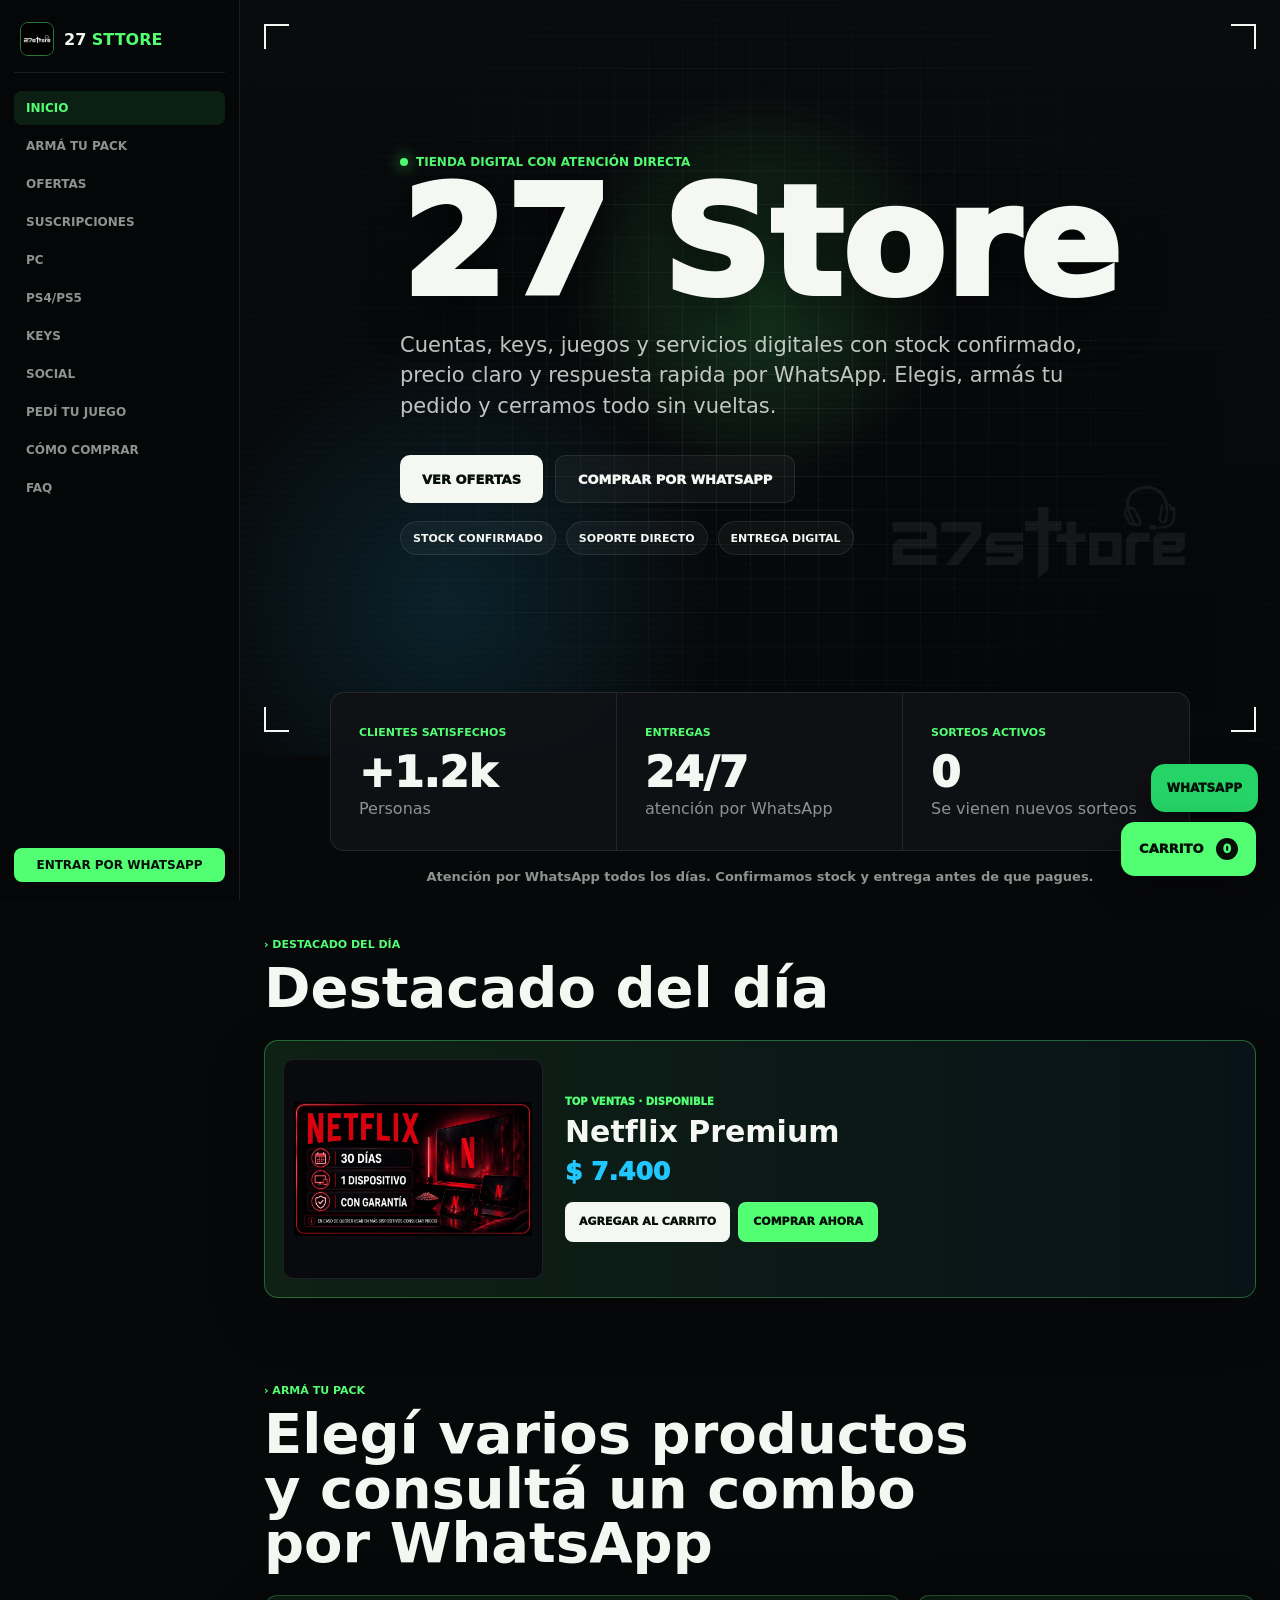
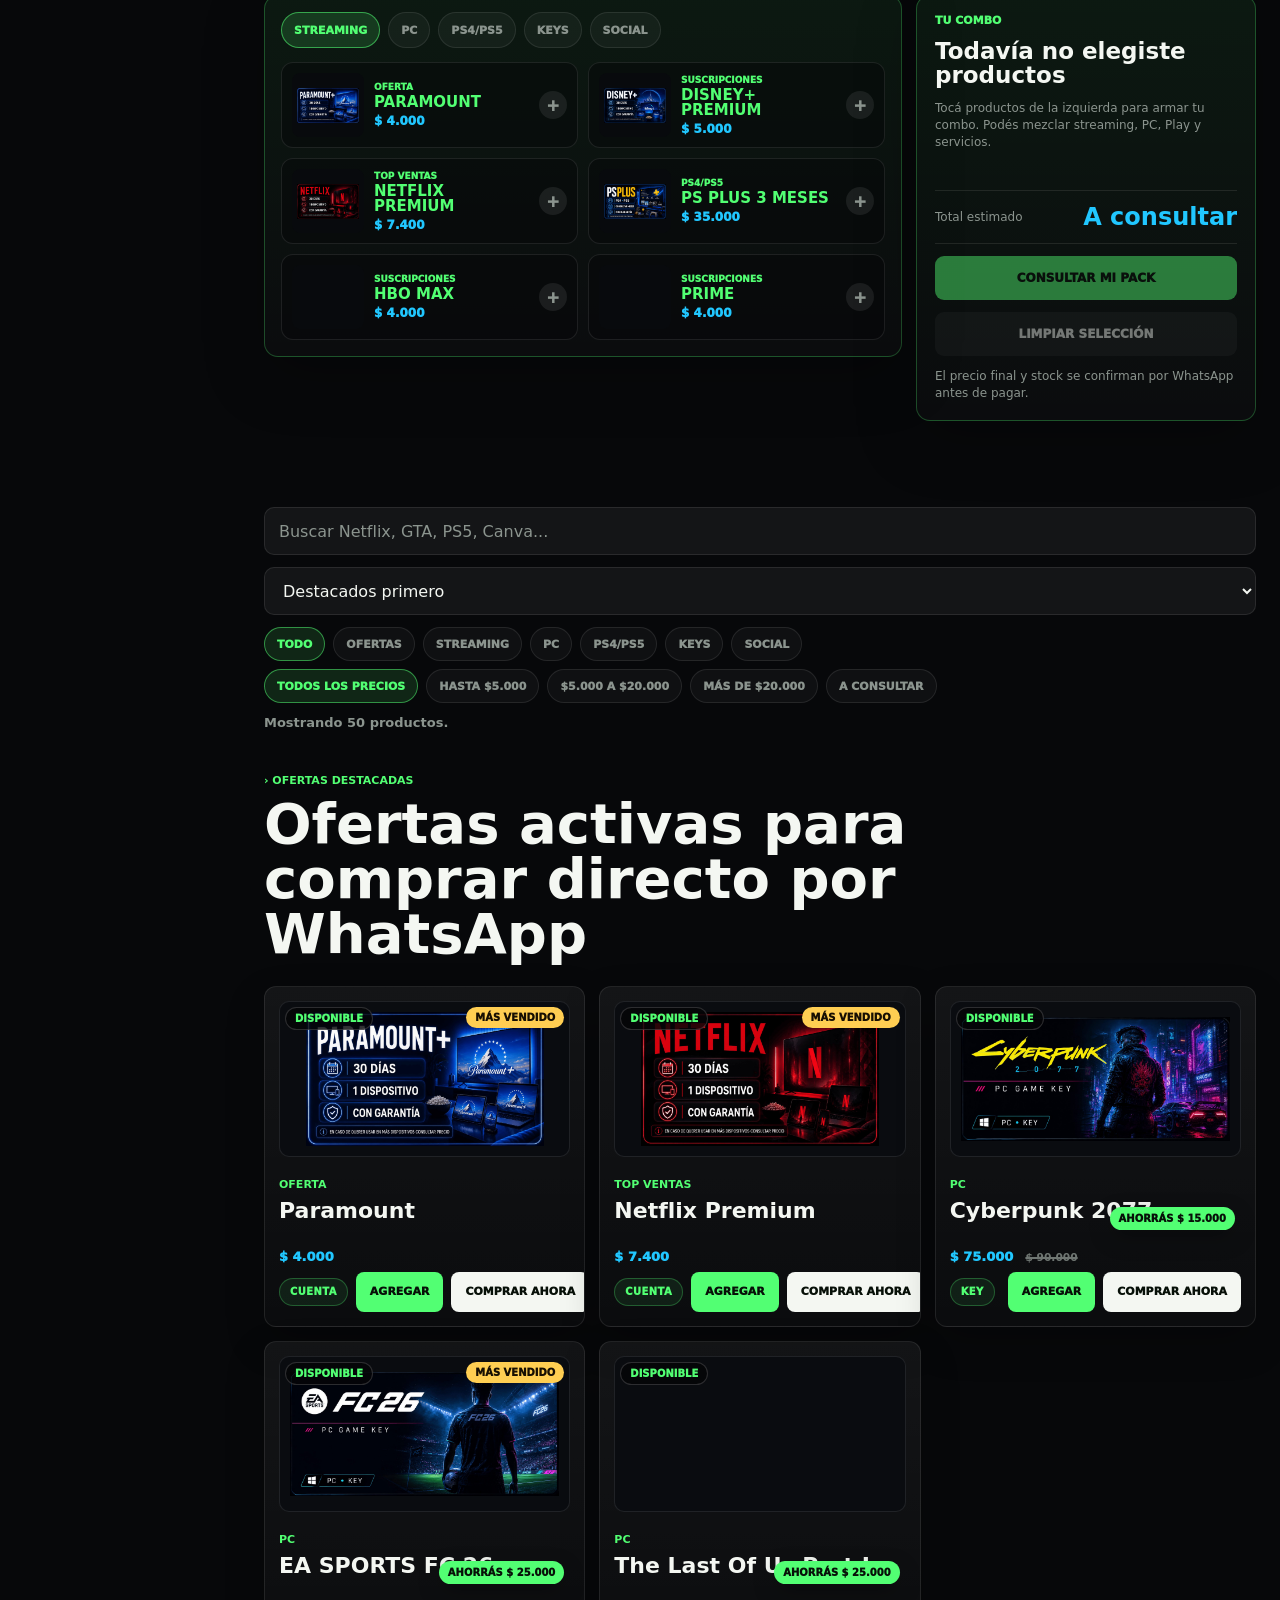
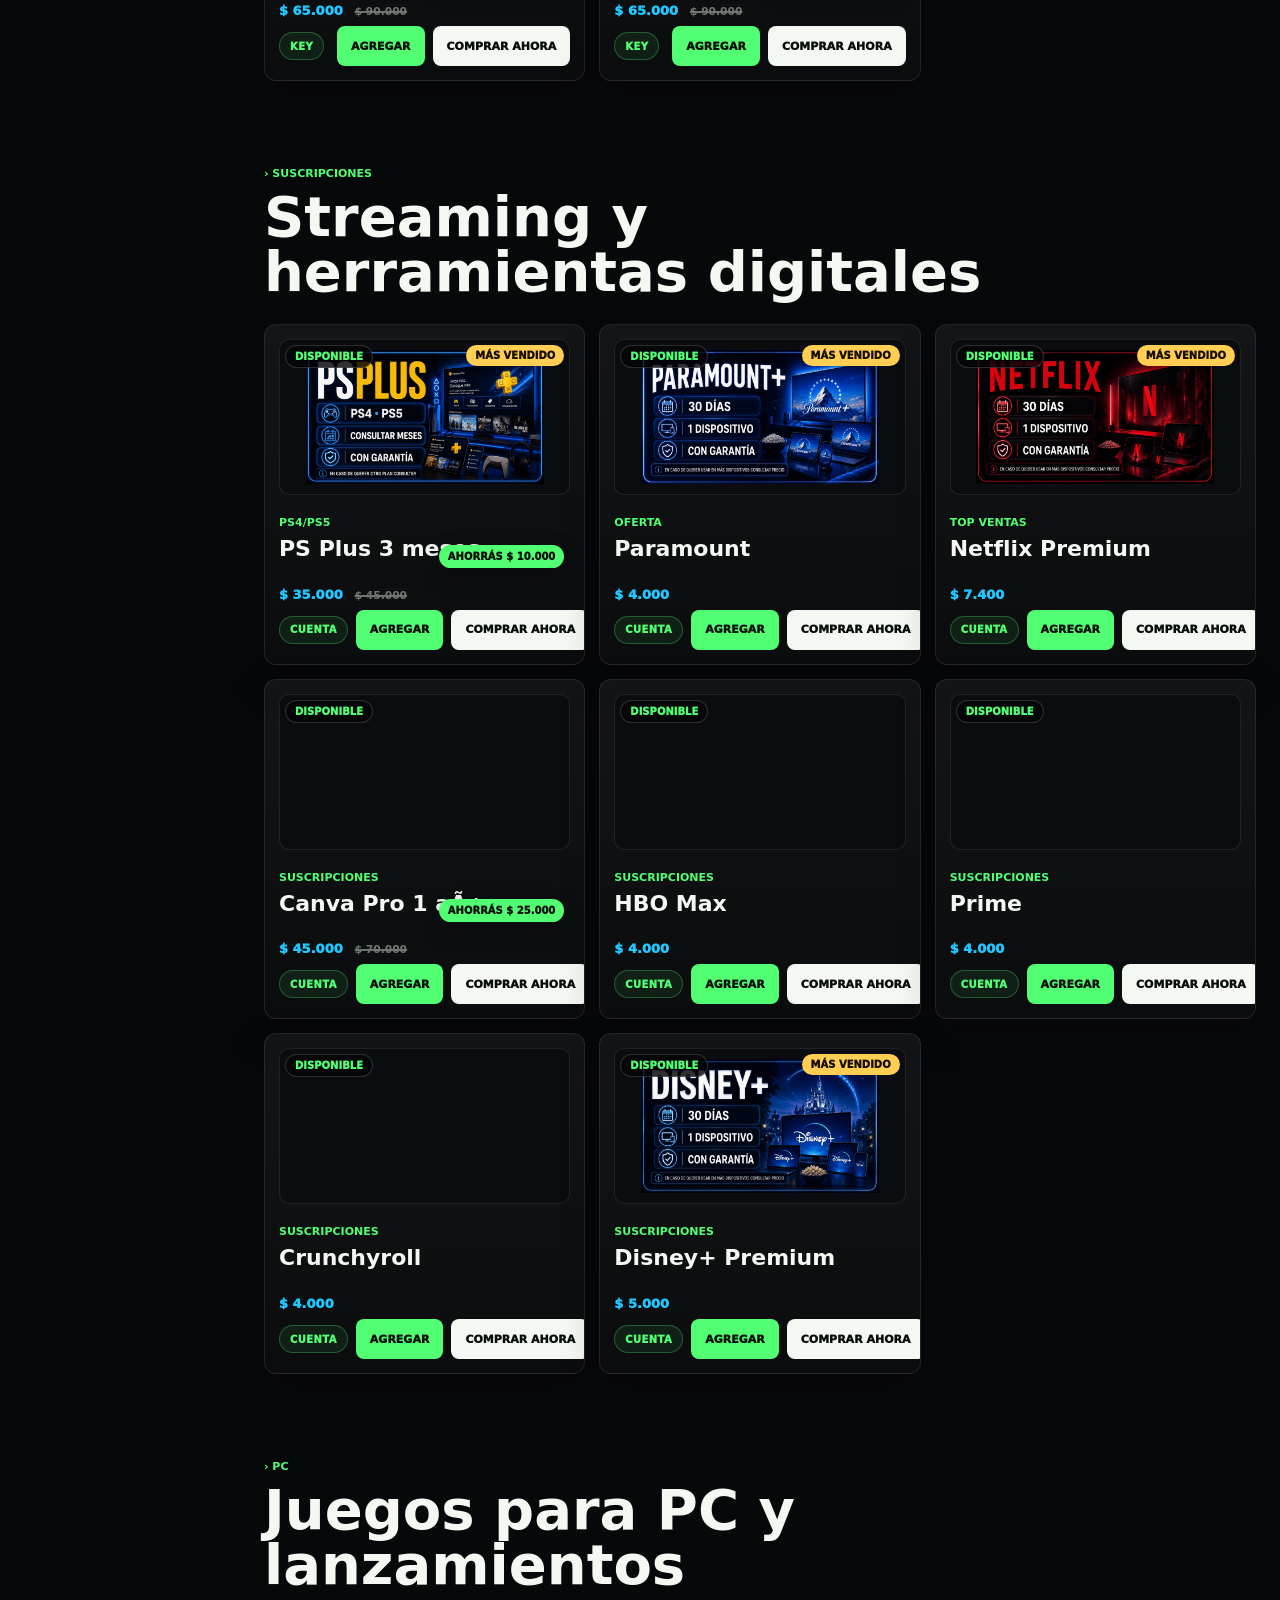
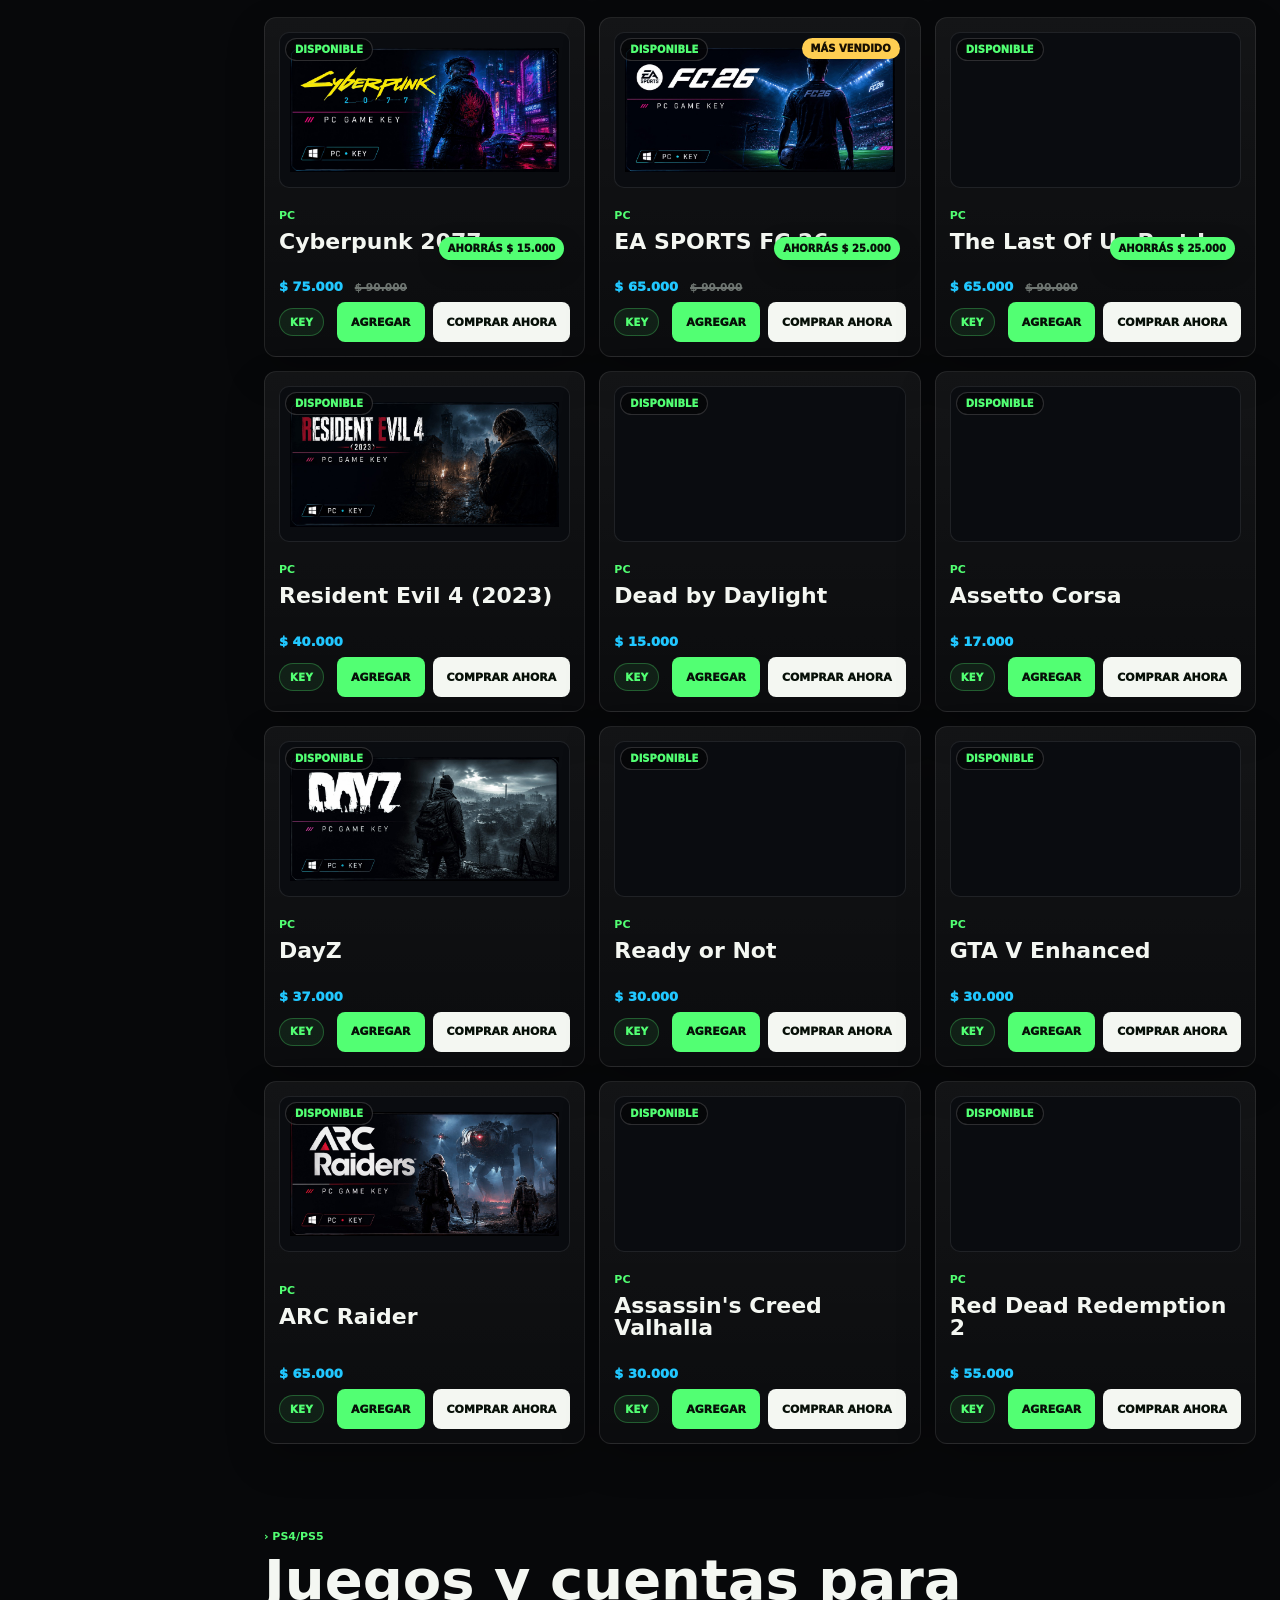
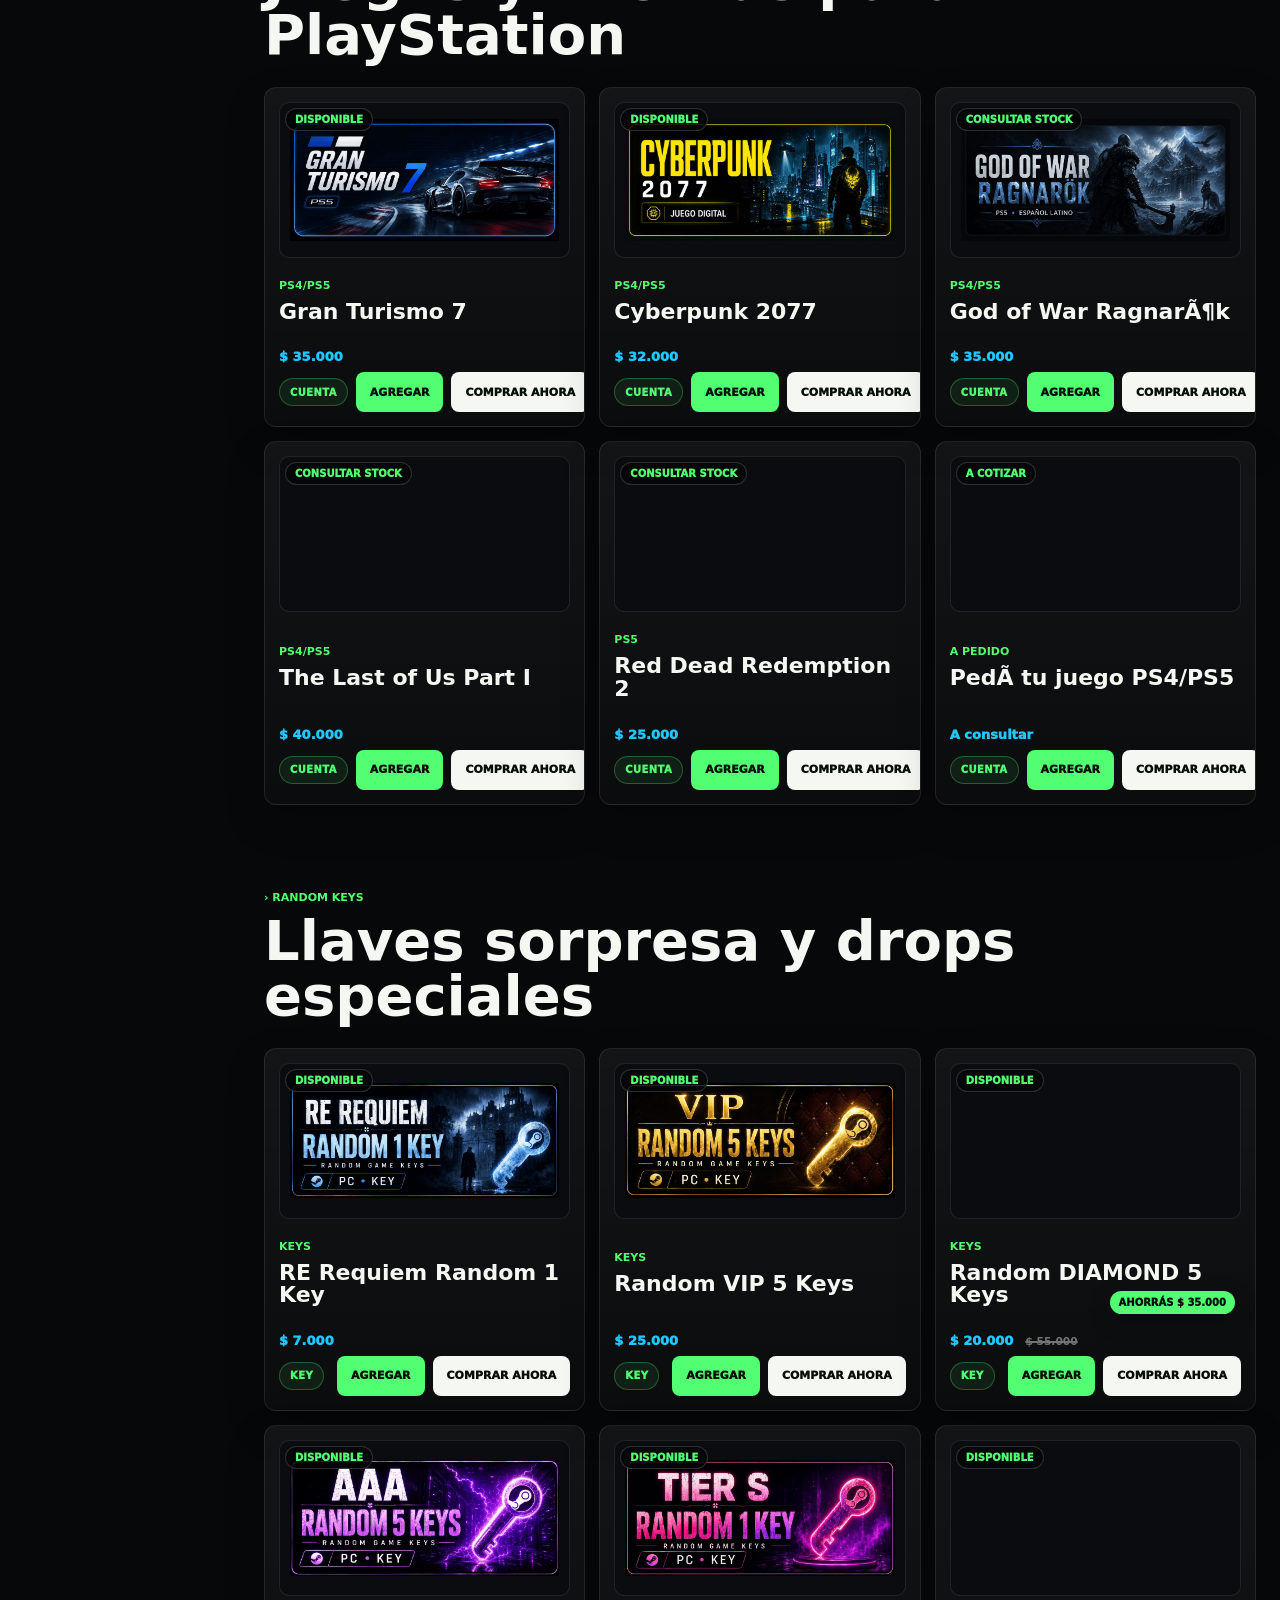
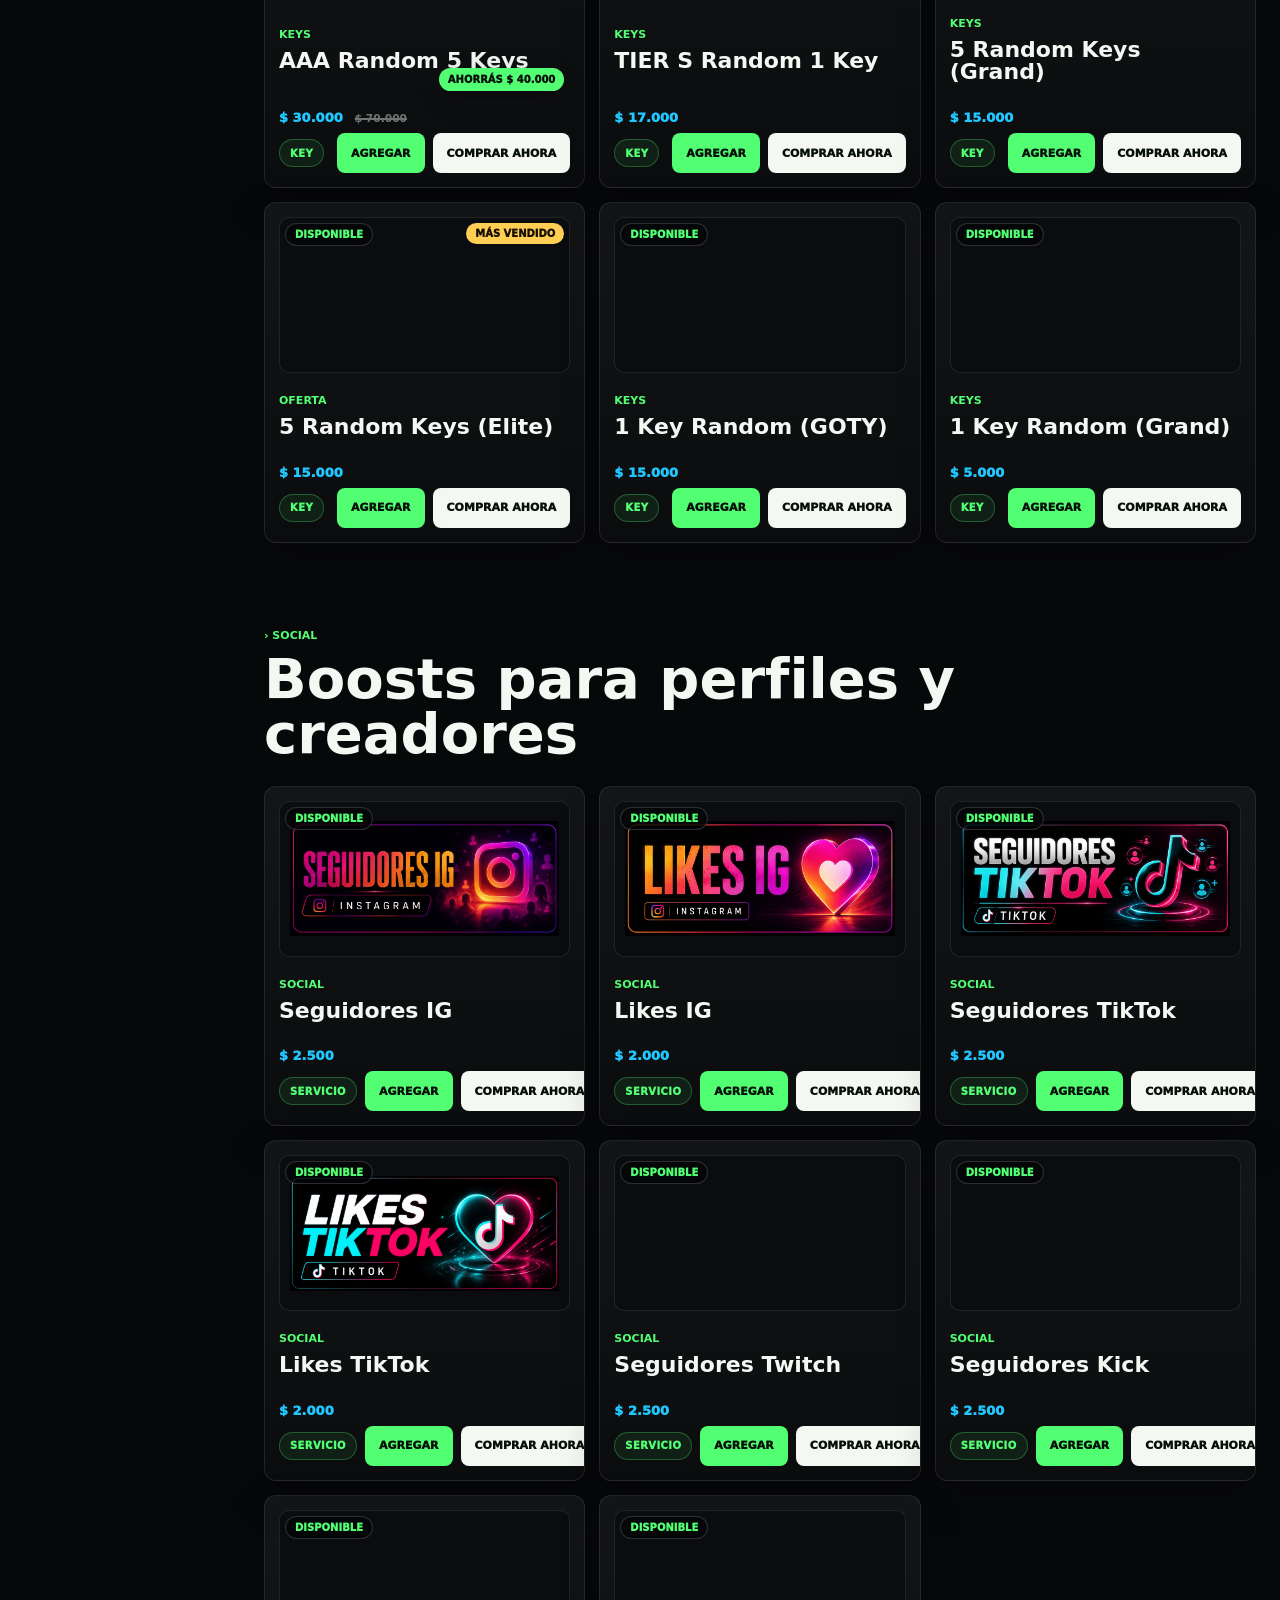
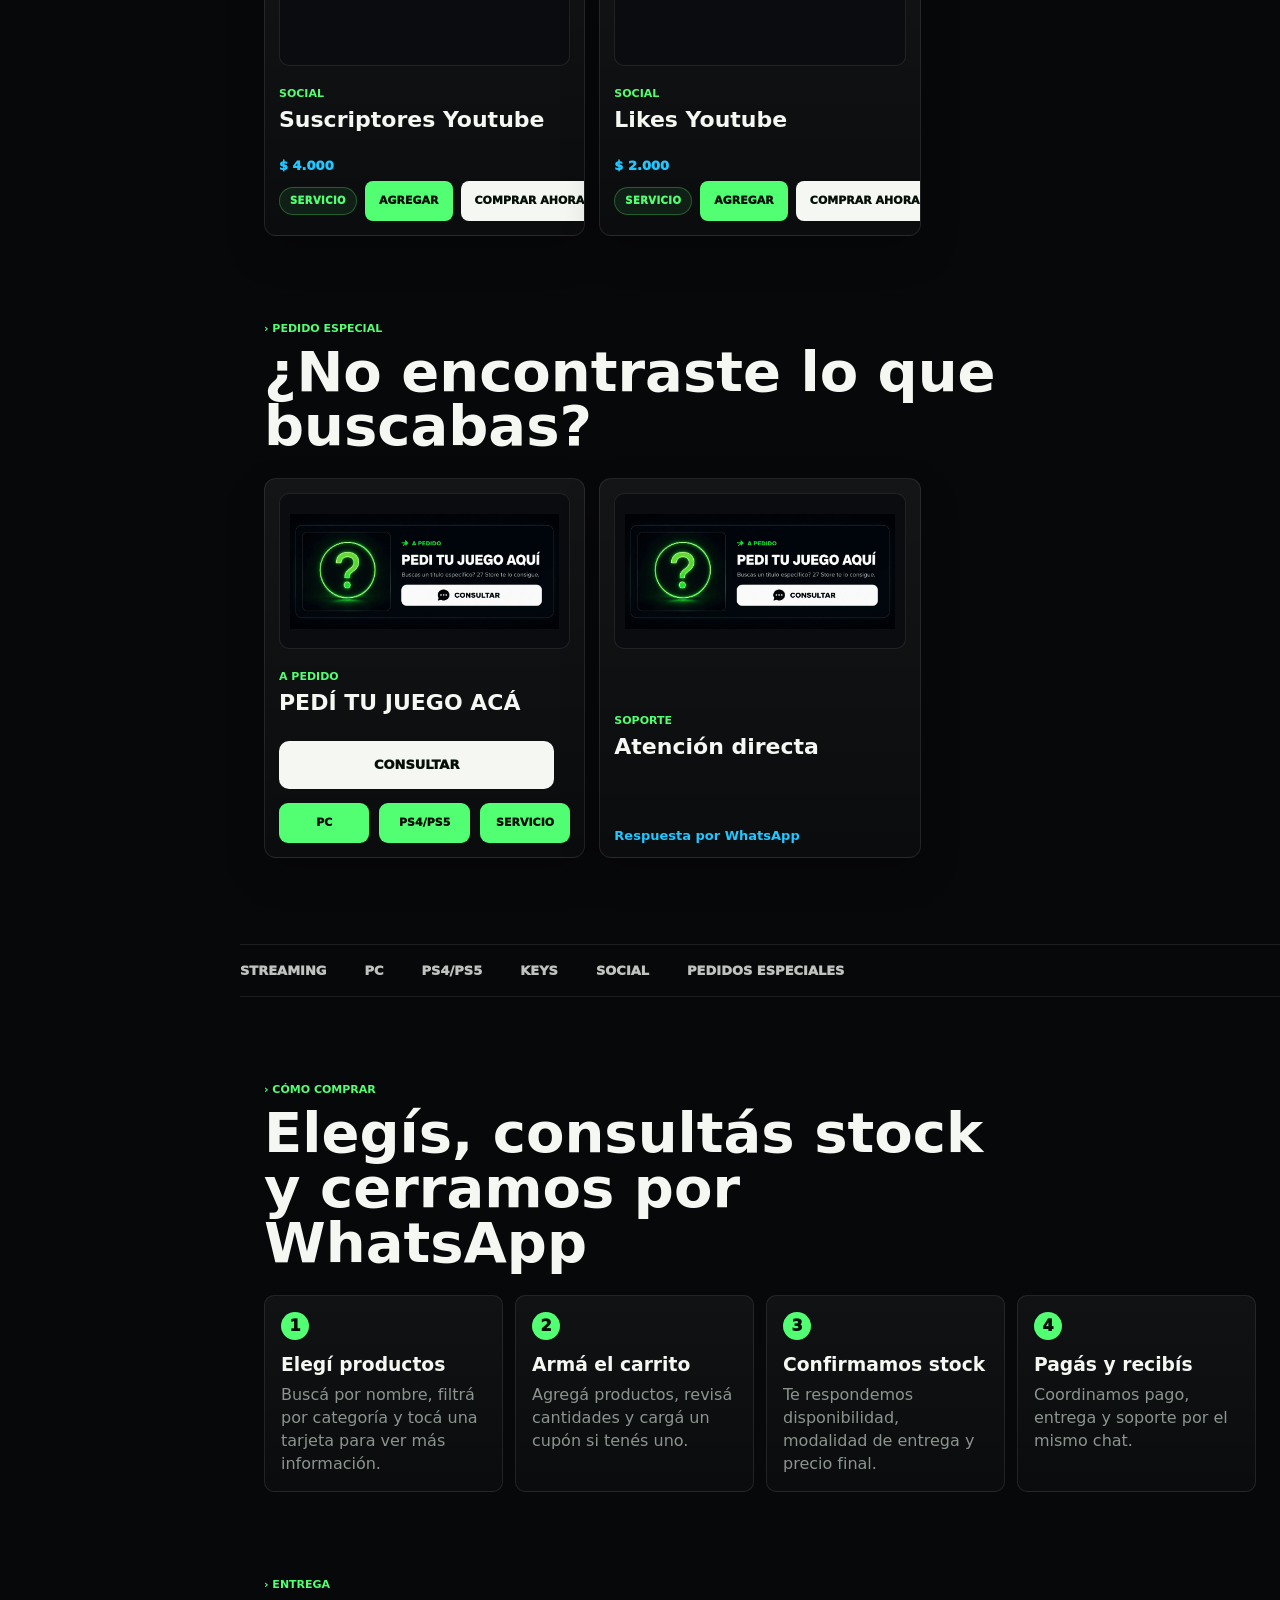
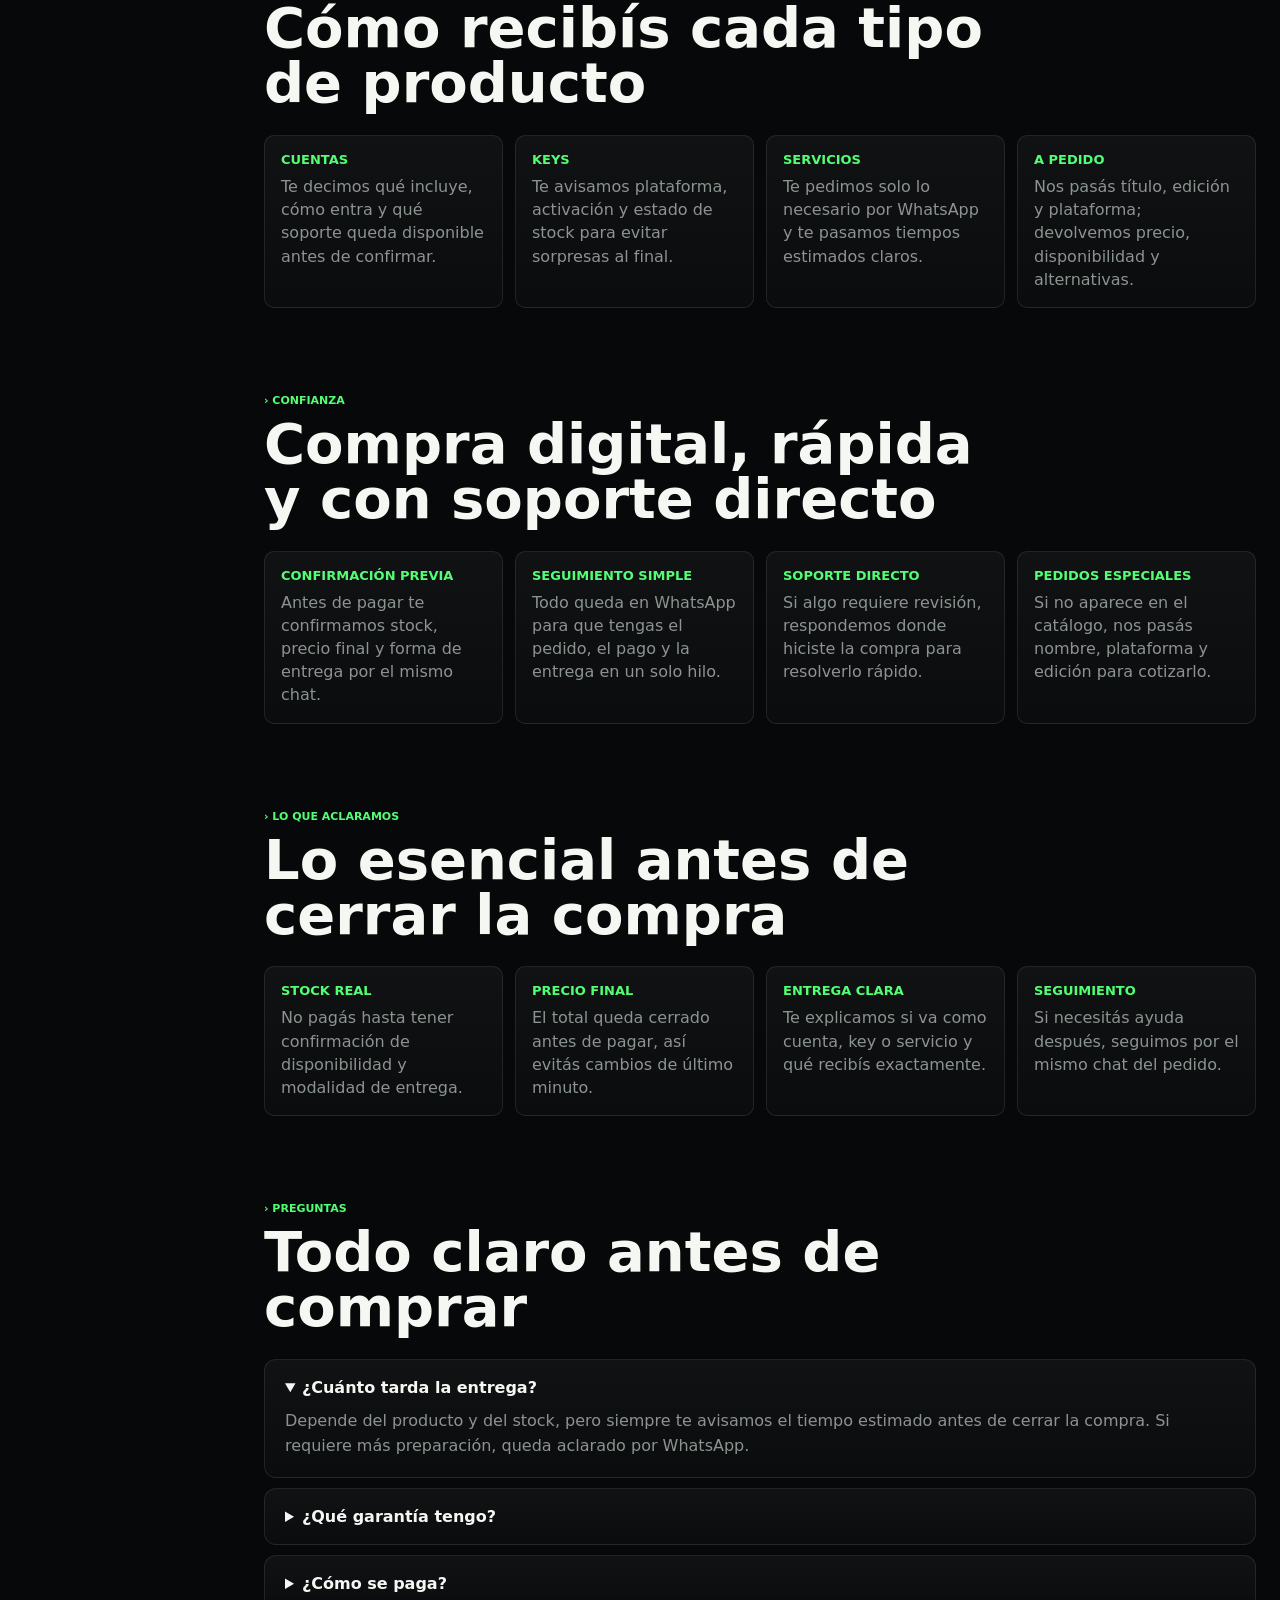
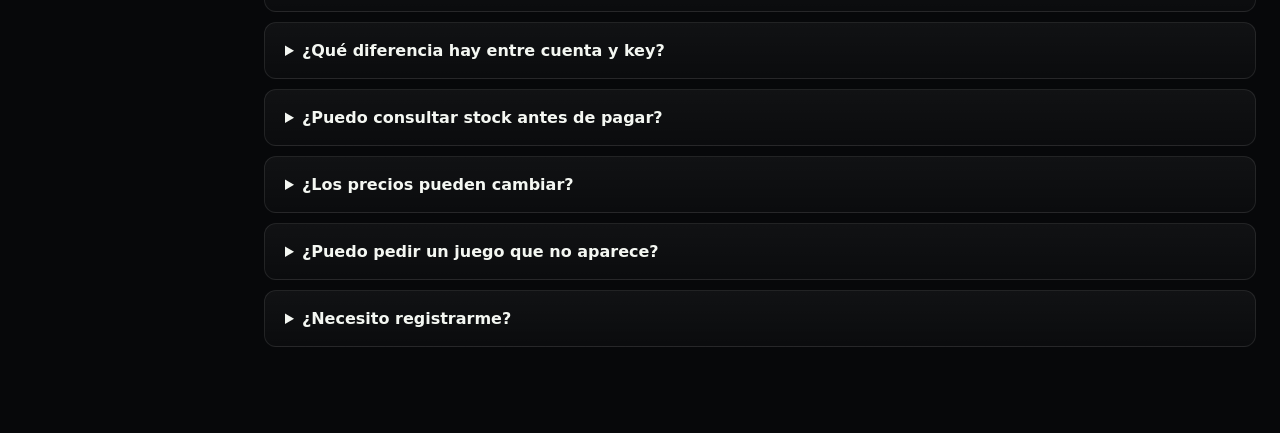
==== commit 03667335: "Add files via upload" ====
--- a/index.html
+++ b/index.html
@@ -1,913 +1,936 @@
-﻿<!DOCTYPE html>
-<html lang="es">
-<head>
-  <meta charset="UTF-8">
-  <meta name="viewport" content="width=device-width, initial-scale=1.0">
-  <title>27 Store Club</title>
-  <meta name="description" content="27 Sttore: streaming, juegos para PC, PS4/PS5, keys y servicios digitales con stock confirmado y compra directa por WhatsApp.">
-  <meta name="theme-color" content="#07080a">
-  <link rel="icon" type="image/png" href="images/logo.png">
-  <link rel="apple-touch-icon" href="images/logo.png">
-  <meta property="og:title" content="27 Sttore">
-  <meta property="og:description" content="Streaming, juegos, keys y servicios digitales con stock confirmado y compra directa por WhatsApp.">
-  <meta property="og:image" content="images/logo.png">
-  <link rel="preconnect" href="https://27sttore.netlify.app">
-  <style>
-    :root{--bg:#07080a;--line:rgba(255,255,255,.09);--text:#f4f7f2;--muted:#8b948e;--accent:#52ff73;--blue:#21c7ff;--warn:#ffce52}
-    [hidden]{display:none!important}
-    *{box-sizing:border-box}html{scroll-behavior:smooth}body{margin:0;min-height:100vh;background:var(--bg);color:var(--text);font-family:Inter,ui-sans-serif,system-ui,-apple-system,BlinkMacSystemFont,"Segoe UI",sans-serif;overflow-x:hidden}a{color:inherit;text-decoration:none}img{max-width:100%;display:block}.side-nav{position:fixed;inset:0 auto 0 0;z-index:20;width:240px;display:flex;flex-direction:column;gap:18px;border-right:1px solid var(--line);background:#050608;padding:18px 14px}.brand{display:flex;align-items:center;gap:10px;padding:4px 6px 16px;border-bottom:1px solid var(--line);font-weight:900;text-transform:uppercase}.brand img{width:34px;height:34px;border-radius:8px;border:1px solid rgba(82,255,115,.45);object-fit:cover}.brand span span,h1 span,.eyebrow,.stats span,.section-title span,.tag{color:var(--accent)}.side-nav nav{display:grid;gap:4px}.side-nav nav a,.side-cta{border-radius:8px;padding:10px 12px;color:var(--muted);font-size:12px;font-weight:800;text-transform:uppercase}.side-nav nav a:hover,.side-nav nav a.active{background:rgba(82,255,115,.1);color:var(--accent)}.side-cta{margin-top:auto;text-align:center;color:#071008;background:var(--accent)}main{margin-left:240px}.hero{position:relative;min-height:78vh;display:flex;align-items:center;justify-content:center;overflow:hidden;padding:72px 24px 116px;text-align:center;background:radial-gradient(circle at 50% 38%,rgba(82,255,115,.2),transparent 28%),radial-gradient(circle at 20% 80%,rgba(33,199,255,.14),transparent 26%),linear-gradient(180deg,#090b0d 0%,#07080a 100%)}.hero:before{content:"";position:absolute;inset:0;background:url("https://images.unsplash.com/photo-1542751371-adc38448a05e?q=80&w=1800&auto=format&fit=crop") center/cover;opacity:.16;filter:saturate(1.25) contrast(1.15)}.hero-grid{position:absolute;inset:0;background-image:linear-gradient(rgba(255,255,255,.07) 1px,transparent 1px),linear-gradient(90deg,rgba(255,255,255,.07) 1px,transparent 1px);background-size:34px 34px;mask-image:radial-gradient(circle at center,#000 0,transparent 70%)}.scanlines{position:absolute;inset:0;background:repeating-linear-gradient(0deg,transparent 0 7px,rgba(255,255,255,.035) 8px);pointer-events:none}.corner{position:absolute;width:25px;height:25px;border-color:rgba(82,255,115,.7)}.top-left{top:24px;left:24px;border-top:2px solid;border-left:2px solid}.top-right{top:24px;right:24px;border-top:2px solid;border-right:2px solid}.bottom-left{bottom:24px;left:24px;border-bottom:2px solid;border-left:2px solid}.bottom-right{bottom:24px;right:24px;border-bottom:2px solid;border-right:2px solid}.hero-content{position:relative;z-index:1;max-width:820px}.eyebrow{display:inline-flex;align-items:center;gap:8px;margin:0 0 14px;font-size:12px;font-weight:900;text-transform:uppercase}.eyebrow span{width:8px;height:8px;border-radius:50%;background:var(--accent);box-shadow:0 0 16px var(--accent)}h1{margin:0;font-size:clamp(64px,12vw,150px);line-height:.82;font-weight:1000;text-shadow:0 14px 45px rgba(0,0,0,.65)}h1 span{font-size:.36em;vertical-align:top}.hero-copy{max-width:680px;margin:28px auto 0;color:rgba(244,247,242,.78);font-size:clamp(16px,2vw,21px);line-height:1.45}.hero-actions{display:flex;justify-content:center;gap:12px;margin-top:34px;flex-wrap:wrap}.btn{display:inline-flex;align-items:center;justify-content:center;min-height:48px;border-radius:10px;padding:0 22px;font-size:13px;font-weight:950;text-transform:uppercase}.btn.primary{background:var(--text);color:#071008}.btn.ghost{border:1px solid var(--line);background:rgba(255,255,255,.04)}.stats{width:min(860px,calc(100% - 40px));margin:-64px auto 72px;position:relative;z-index:2;display:grid;grid-template-columns:repeat(3,1fr);overflow:hidden;border:1px solid var(--line);border-radius:14px;background:rgba(16,18,22,.94);backdrop-filter:blur(16px)}.stats article{padding:28px;border-right:1px solid var(--line)}.stats article:last-child{border-right:0}.stats span,.section-title span,.tag{font-size:11px;font-weight:900;text-transform:uppercase}.stats strong{display:block;margin-top:8px;font-size:42px;font-weight:1000}.stats p,.category-card p,details p{margin:0;color:var(--muted);line-height:1.55}.section{width:min(1080px,calc(100% - 48px));margin:0 auto 86px;scroll-margin-top:30px}.section-title{display:grid;gap:10px;margin-bottom:24px}.section-title h2{margin:0;max-width:760px;font-size:clamp(30px,5vw,56px);line-height:.98}.category-grid{display:grid;grid-template-columns:repeat(3,1fr);gap:14px}.category-card{min-height:230px;display:flex;flex-direction:column;justify-content:space-between;border:1px solid var(--line);border-radius:12px;padding:18px;background:linear-gradient(180deg,rgba(255,255,255,.045),rgba(255,255,255,.018));overflow:hidden}.category-card.wide{grid-column:span 2}.category-card img{width:100%;height:130px;object-fit:contain;border-radius:10px;margin-bottom:16px;background:rgba(255,255,255,.04)}.category-card h3{margin:6px 0 8px;font-size:24px}.category-card strong{display:inline-flex;width:max-content;margin-top:16px;color:var(--blue);font-size:13px;font-weight:900}.offer-card{min-height:360px;background:linear-gradient(180deg,rgba(7,8,10,.05),rgba(7,8,10,.92)),url("images/S4.png") center/contain no-repeat,#151820}.ticker-section{overflow:hidden;border-block:1px solid var(--line);margin-bottom:86px}.ticker{display:flex;gap:38px;width:max-content;padding:18px 0;animation:ticker 18s linear infinite}.ticker span{color:rgba(244,247,242,.78);font-size:13px;font-weight:1000;text-transform:uppercase}@keyframes ticker{to{transform:translateX(-35%)}}.leaderboard{border:1px solid var(--line);border-radius:12px;overflow:hidden;background:linear-gradient(180deg,rgba(255,255,255,.045),rgba(255,255,255,.018))}.leaderboard div{display:grid;grid-template-columns:70px 1fr auto;gap:14px;align-items:center;min-height:68px;padding:0 22px;border-bottom:1px solid var(--line)}.leaderboard div:last-child{border-bottom:0}.leaderboard strong{color:var(--warn)}.leaderboard span{font-weight:900}.leaderboard em{color:var(--accent);font-style:normal;font-weight:800}details{border:1px solid var(--line);border-radius:12px;margin-bottom:10px;padding:18px 20px;background:linear-gradient(180deg,rgba(255,255,255,.045),rgba(255,255,255,.018))}summary{cursor:pointer;font-weight:900}details p{padding-top:12px}.bottom-nav{display:none}@media (max-width:860px){.side-nav{display:none}main{margin-left:0;padding-bottom:74px}.hero{min-height:70vh;padding-top:52px}.stats,.category-grid{grid-template-columns:1fr}.stats article{border-right:0;border-bottom:1px solid var(--line);padding:22px}.stats article:last-child{border-bottom:0}.category-card.wide{grid-column:auto}.leaderboard div{grid-template-columns:1fr}.bottom-nav{position:fixed;inset:auto 0 0;z-index:30;display:grid;grid-template-columns:repeat(5,1fr);border-top:1px solid var(--line);background:rgba(5,6,8,.94);backdrop-filter:blur(14px)}.bottom-nav a{min-height:58px;display:grid;place-items:center;color:var(--muted);font-size:11px;font-weight:900;text-transform:uppercase}.bottom-nav a:last-child{color:var(--accent)}}@media (max-width:520px){.section{width:min(100% - 28px,1080px);margin-bottom:64px}.hero-actions{display:grid}.stats{width:calc(100% - 28px)}h1{font-size:68px}.category-card img{height:112px}}
-    .product-actions{display:flex;align-items:center;justify-content:space-between;gap:10px;margin-top:16px}.product-actions strong{margin-top:0}.product-actions small{margin-left:6px;color:var(--muted);font-size:11px;text-decoration:line-through}.cart-add,.cart-open,.cart-close,.qty-btn,.remove-btn,.checkout-btn,.account-btn,.admin-btn{border:0;cursor:pointer;font:inherit}.cart-add,.account-btn,.admin-btn{min-height:38px;border-radius:8px;padding:0 13px;background:var(--accent);color:#071008;font-size:11px;font-weight:950;text-transform:uppercase}.account-box{position:fixed;top:18px;right:18px;z-index:45;width:min(360px,calc(100% - 36px));border:1px solid var(--line);border-radius:14px;background:rgba(5,6,8,.92);backdrop-filter:blur(14px);padding:14px;box-shadow:0 12px 34px rgba(0,0,0,.35)}.account-row{display:flex;align-items:center;justify-content:space-between;gap:10px}.account-info strong{display:block;font-size:13px}.account-info span{display:block;color:var(--muted);font-size:12px;margin-top:2px}.account-form{display:grid;grid-template-columns:1fr;gap:8px;margin-top:12px}.account-form input{min-height:40px;border:1px solid var(--line);border-radius:8px;background:rgba(255,255,255,.06);color:var(--text);padding:0 10px}.account-actions{display:grid;grid-template-columns:1fr 1fr;gap:8px}.account-note{margin:10px 0 0;color:var(--muted);font-size:12px;line-height:1.4}.admin-panel{display:none;width:min(1080px,calc(100% - 48px));margin:0 auto 86px;border:1px solid var(--line);border-radius:14px;background:rgba(16,18,22,.94);padding:18px}.admin-panel.open{display:block}.admin-panel h2{margin:0 0 12px}.admin-list{display:grid;gap:10px}.admin-order{display:grid;gap:8px;border:1px solid var(--line);border-radius:12px;padding:12px;background:rgba(255,255,255,.035)}.admin-order p{margin:0;color:var(--muted);font-size:13px}.admin-order-actions{display:flex;gap:8px;flex-wrap:wrap}.admin-btn.reject{background:#ff7a7a;color:#170707}.cart-open{position:fixed;right:22px;bottom:22px;z-index:40;min-height:54px;border-radius:14px;padding:0 18px;background:var(--accent);color:#071008;font-size:13px;font-weight:1000;text-transform:uppercase;box-shadow:0 12px 34px rgba(0,0,0,.42)}.cart-count{display:inline-grid;place-items:center;min-width:22px;height:22px;margin-left:8px;border-radius:999px;background:#071008;color:var(--accent);font-size:12px}.cart-modal{position:fixed;inset:0;z-index:60;display:none;align-items:center;justify-content:center;padding:18px;background:rgba(0,0,0,.72);backdrop-filter:blur(12px)}.cart-modal.open{display:flex}.cart-panel{width:min(520px,100%);max-height:88vh;display:flex;flex-direction:column;border:1px solid var(--line);border-radius:16px;background:#0c0e12;box-shadow:0 30px 80px rgba(0,0,0,.55);overflow:hidden}.cart-head{display:flex;align-items:center;justify-content:space-between;gap:12px;padding:18px 20px;border-bottom:1px solid var(--line)}.cart-head h2{margin:0;font-size:24px}.cart-close{width:36px;height:36px;border-radius:8px;background:rgba(255,255,255,.06);color:var(--text);font-size:24px}.cart-items{display:grid;gap:10px;padding:16px 20px;overflow:auto}.cart-empty{color:var(--muted);font-size:14px}.cart-item{display:grid;grid-template-columns:1fr auto;gap:12px;align-items:center;border:1px solid var(--line);border-radius:12px;padding:12px;background:rgba(255,255,255,.035)}.cart-item h3{margin:0 0 4px;font-size:15px}.cart-item p{margin:0;color:var(--muted);font-size:12px}.qty-row{display:flex;align-items:center;gap:8px}.qty-btn,.remove-btn{border-radius:8px;background:rgba(255,255,255,.07);color:var(--text);font-weight:900}.qty-btn{width:30px;height:30px}.remove-btn{padding:7px 9px;color:#ff7a7a}.cart-foot{display:grid;gap:12px;padding:20px;border-top:1px solid var(--line);background:rgba(255,255,255,.035)}.cart-total{display:flex;align-items:center;justify-content:space-between;margin-bottom:2px;font-size:22px;font-weight:1000}.checkout-btn{width:100%;min-height:52px;border-radius:10px;background:var(--accent);color:#071008;font-size:14px;font-weight:1000;text-transform:uppercase}.checkout-btn:disabled{opacity:.45;cursor:not-allowed}@media (max-width:860px){.account-box{position:static;width:calc(100% - 28px);margin:14px auto 0}.cart-open{right:12px;bottom:72px}.product-actions{align-items:stretch;flex-direction:column}.cart-add{width:100%}.admin-panel{width:calc(100% - 28px)}}
-    .reward-grid{display:grid;grid-template-columns:repeat(3,1fr);gap:14px}.reward-card{display:grid;gap:14px;border:1px solid var(--line);border-radius:12px;padding:18px;background:linear-gradient(180deg,rgba(82,255,115,.08),rgba(255,255,255,.018))}.reward-card h3{margin:0;font-size:22px}.reward-card p{margin:0;color:var(--muted);line-height:1.45}.reward-card strong{color:var(--warn);font-size:26px}.reward-btn{min-height:42px;border:0;border-radius:8px;background:var(--accent);color:#071008;cursor:pointer;font:inherit;font-size:12px;font-weight:950;text-transform:uppercase}.reward-btn:disabled{opacity:.45;cursor:not-allowed}.admin-subtitle{margin:16px 0 8px;color:var(--accent);font-size:12px;text-transform:uppercase}.redeem-status{margin-top:8px;color:var(--muted);font-size:13px}@media (max-width:860px){.reward-grid{grid-template-columns:1fr}}
-    .delivery-options{display:grid;gap:8px;margin:0 0 14px}.delivery-options label{display:flex;gap:10px;align-items:flex-start;border:1px solid var(--line);border-radius:10px;padding:10px 12px;background:rgba(255,255,255,.035);color:var(--text);font-size:13px;font-weight:800}.delivery-options input{accent-color:var(--accent);margin-top:2px}.delivery-options span{display:block;color:var(--muted);font-size:12px;font-weight:600;line-height:1.35}.order-status{margin:0 0 12px;color:var(--muted);font-size:12px;line-height:1.4}
-    .category-card{padding:12px;border-radius:10px}.category-card img{height:148px;padding:7px;object-fit:contain;object-position:center;border:1px solid var(--line);border-radius:8px;background:#0b0d11}.category-card.wide img{height:170px}.product-actions{display:grid;grid-template-columns:auto 1fr auto auto;align-items:center;gap:8px}.product-type{justify-self:start;display:inline-flex;align-items:center;min-height:26px;border:1px solid rgba(82,255,115,.28);border-radius:999px;padding:0 9px;background:rgba(82,255,115,.08);color:var(--accent);font-size:10px;font-weight:1000;text-transform:uppercase;letter-spacing:.04em}.cart-type{display:inline-flex;margin-top:4px;border:1px solid rgba(82,255,115,.24);border-radius:999px;padding:3px 8px;color:var(--accent);font-size:10px;font-weight:900;text-transform:uppercase}@media (max-width:860px){.product-actions{grid-template-columns:1fr 1fr}.product-type{grid-column:1 / 2}.info-btn{grid-column:2 / 3}.cart-add{grid-column:1 / -1}.category-card img{height:138px}.category-card.wide img{height:150px}}
-    .category-card{cursor:pointer;transition:border-color .18s ease,transform .18s ease,background .18s ease}.category-card:hover{border-color:rgba(82,255,115,.36);transform:translateY(-2px);background:linear-gradient(180deg,rgba(82,255,115,.07),rgba(255,255,255,.02))}.product-detail-modal{position:fixed;inset:0;z-index:65;display:none;align-items:center;justify-content:center;padding:18px;background:rgba(0,0,0,.76);backdrop-filter:blur(12px)}.product-detail-modal.open{display:flex}.product-detail-panel{width:min(760px,100%);max-height:90vh;display:grid;grid-template-columns:minmax(220px,320px) 1fr;border:1px solid var(--line);border-radius:16px;background:#0c0e12;box-shadow:0 30px 80px rgba(0,0,0,.58);overflow:hidden}.product-detail-media{display:grid;place-items:center;background:#080a0d;padding:18px}.product-detail-media img{width:100%;max-height:360px;object-fit:contain;object-position:center;border-radius:10px}.product-detail-body{padding:20px;display:flex;flex-direction:column;gap:12px}.product-detail-head{display:flex;align-items:flex-start;justify-content:space-between;gap:12px}.product-detail-head h2{margin:0;font-size:28px;line-height:1}.product-detail-close{width:36px;height:36px;border:0;border-radius:8px;background:rgba(255,255,255,.06);color:var(--text);cursor:pointer;font-size:24px}.product-detail-description{margin:0;color:var(--muted);line-height:1.55}.product-detail-meta{display:flex;gap:8px;flex-wrap:wrap}.product-detail-meta span{border:1px solid var(--line);border-radius:999px;padding:6px 10px;color:var(--accent);font-size:11px;font-weight:1000;text-transform:uppercase}.product-detail-actions{margin-top:auto;display:flex;align-items:center;justify-content:space-between;gap:12px}.product-detail-price{color:var(--blue);font-size:20px;font-weight:1000}.product-detail-add{min-height:44px;border:0;border-radius:9px;padding:0 16px;background:var(--accent);color:#071008;cursor:pointer;font:inherit;font-size:12px;font-weight:1000;text-transform:uppercase}@media (max-width:700px){.product-detail-panel{grid-template-columns:1fr}.product-detail-media img{max-height:260px}.product-detail-head h2{font-size:24px}}
-    .catalog-tools{width:min(1080px,calc(100% - 48px));margin:0 auto 44px;display:grid;gap:12px}.catalog-search{min-height:48px;border:1px solid var(--line);border-radius:10px;background:rgba(255,255,255,.055);color:var(--text);padding:0 14px;font:inherit}.catalog-search::placeholder{color:var(--muted)}.filter-row{display:flex;gap:8px;flex-wrap:wrap}.filter-btn,.info-btn{border:1px solid var(--line);border-radius:999px;background:rgba(255,255,255,.035);color:var(--muted);cursor:pointer;font:inherit;font-size:11px;font-weight:1000;text-transform:uppercase}.filter-btn{min-height:34px;padding:0 12px}.filter-btn.active{border-color:rgba(82,255,115,.5);background:rgba(82,255,115,.12);color:var(--accent)}.info-btn{justify-self:end;min-height:30px;padding:0 10px;color:var(--text)}.stock-badge{position:absolute;top:20px;left:20px;z-index:1;border:1px solid rgba(255,255,255,.16);border-radius:999px;padding:5px 9px;background:rgba(5,6,8,.82);color:var(--accent);font-size:10px;font-weight:1000;text-transform:uppercase}.category-card{position:relative}.category-card.is-hidden{display:none}.empty-results{display:none;color:var(--muted);border:1px solid var(--line);border-radius:10px;padding:16px;background:rgba(255,255,255,.035)}.empty-results.show{display:block}.how-grid{display:grid;grid-template-columns:repeat(4,1fr);gap:12px}.how-step{border:1px solid var(--line);border-radius:10px;padding:16px;background:linear-gradient(180deg,rgba(255,255,255,.045),rgba(255,255,255,.018))}.how-step strong{display:inline-grid;place-items:center;width:28px;height:28px;border-radius:999px;background:var(--accent);color:#071008;font-weight:1000}.how-step h3{margin:14px 0 8px}.how-step p{margin:0;color:var(--muted);line-height:1.45}.coupon-box{display:grid;grid-template-columns:1fr auto;gap:8px;margin-bottom:12px}.coupon-box input{min-height:40px;border:1px solid var(--line);border-radius:8px;background:rgba(255,255,255,.055);color:var(--text);padding:0 10px}.coupon-box button{border:0;border-radius:8px;background:var(--text);color:#071008;cursor:pointer;font:inherit;font-size:11px;font-weight:1000;text-transform:uppercase;padding:0 12px}.coupon-note{margin:0 0 12px;color:var(--muted);font-size:12px}.cart-discount{display:flex;align-items:center;justify-content:space-between;margin:-4px 0 12px;color:var(--accent);font-size:13px;font-weight:900}@media (max-width:860px){.catalog-tools{width:calc(100% - 28px);margin-bottom:34px}.how-grid{grid-template-columns:1fr}.info-btn{grid-column:1 / -1;justify-self:stretch}.coupon-box{grid-template-columns:1fr}.coupon-box button{min-height:40px}}
-    .trust-row{display:flex;justify-content:center;gap:10px;margin-top:22px;flex-wrap:wrap}.trust-row span{border:1px solid rgba(82,255,115,.22);border-radius:999px;padding:8px 12px;background:rgba(5,6,8,.48);color:rgba(244,247,242,.82);font-size:12px;font-weight:900;text-transform:uppercase}.cart-toast{position:fixed;right:22px;bottom:88px;z-index:70;max-width:min(320px,calc(100% - 28px));border:1px solid rgba(82,255,115,.35);border-radius:10px;padding:12px 14px;background:rgba(5,6,8,.94);color:var(--text);box-shadow:0 18px 46px rgba(0,0,0,.45);font-size:13px;font-weight:800;opacity:0;transform:translateY(10px);pointer-events:none;transition:opacity .18s ease,transform .18s ease}.cart-toast.show{opacity:1;transform:translateY(0)}@media (max-width:520px){.trust-row{justify-content:flex-start}.trust-row span{font-size:11px}.cart-toast{right:14px;bottom:132px}}
-    .daily-deal{display:grid;grid-template-columns:minmax(180px,280px) 1fr;gap:22px;align-items:center;border:1px solid rgba(82,255,115,.28);border-radius:14px;padding:18px;background:linear-gradient(135deg,rgba(82,255,115,.12),rgba(255,255,255,.025) 42%,rgba(33,199,255,.08));box-shadow:0 18px 60px rgba(0,0,0,.24)}.daily-deal img{width:100%;height:220px;object-fit:contain;border:1px solid var(--line);border-radius:10px;background:#080a0d;padding:10px}.daily-deal-body{display:grid;gap:10px}.daily-deal-kicker{color:var(--accent);font-size:11px;font-weight:1000;text-transform:uppercase}.daily-deal h3{margin:0;font-size:clamp(28px,5vw,48px);line-height:1}.daily-deal p{margin:0;color:var(--muted);line-height:1.5}.daily-deal-price{color:var(--blue);font-size:26px;font-weight:1000}.daily-deal-actions{display:flex;gap:10px;flex-wrap:wrap;margin-top:6px}.empty-cart-box{display:grid;gap:10px;justify-items:start}.empty-cart-box strong{font-size:18px}.empty-cart-box p{margin:0;color:var(--muted);line-height:1.45}.empty-cart-box a{min-height:38px;display:inline-flex;align-items:center;border-radius:8px;padding:0 13px;background:var(--accent);color:#071008;font-size:11px;font-weight:1000;text-transform:uppercase}@media (max-width:700px){.daily-deal{grid-template-columns:1fr}.daily-deal img{height:180px}.daily-deal-actions{display:grid}.daily-deal-actions .btn{width:100%}}
-    .buy-now{min-height:38px;border:0;border-radius:8px;padding:0 13px;background:var(--text);color:#071008;cursor:pointer;font:inherit;font-size:11px;font-weight:1000;text-transform:uppercase}.product-actions{grid-template-columns:auto 1fr auto auto}.image-fallback{object-fit:contain!important;padding:18px!important;background:#080a0d!important}@media (max-width:860px){.buy-now{grid-column:1 / -1;width:100%}}
-    @media (max-width:860px){.category-grid{grid-template-columns:repeat(2,minmax(0,1fr));gap:10px}.category-card{min-height:auto;padding:10px}.category-card img{height:112px;margin-bottom:10px;padding:5px}.category-card h3{font-size:17px;line-height:1.05}.category-card p{display:-webkit-box;-webkit-line-clamp:2;-webkit-box-orient:vertical;overflow:hidden;font-size:12px;line-height:1.35}.stock-badge{top:14px;left:14px;font-size:9px}.product-actions{grid-template-columns:1fr;gap:7px}.product-actions strong{font-size:14px}.product-type{width:100%;justify-self:stretch;text-align:center;justify-content:center}.cart-add,.buy-now{width:100%;justify-self:stretch;white-space:nowrap}.cart-add,.buy-now{min-height:34px;padding:0 6px;font-size:9px;line-height:1.05}.section-title h2{font-size:30px}}@media (max-width:360px){.category-grid{gap:8px}.category-card{padding:8px}.category-card img{height:98px}.category-card h3{font-size:15px}.cart-add,.buy-now{font-size:8px}}
-    .coupon-banner{width:min(1080px,calc(100% - 48px));margin:0 auto 24px;display:flex;align-items:center;justify-content:space-between;gap:14px;border:1px solid rgba(82,255,115,.32);border-radius:12px;padding:14px 16px;background:linear-gradient(90deg,rgba(82,255,115,.14),rgba(33,199,255,.08));box-shadow:0 16px 44px rgba(0,0,0,.22)}.coupon-banner strong{font-size:14px;text-transform:uppercase}.coupon-banner span{color:var(--muted);font-size:13px}.coupon-code{display:inline-flex;align-items:center;min-height:34px;border:1px dashed rgba(82,255,115,.55);border-radius:8px;padding:0 12px;background:rgba(5,6,8,.55);color:var(--accent);cursor:pointer;font:inherit;font-weight:1000}.coupon-code.copied{background:var(--accent);color:#071008}.result-count{margin:0;color:var(--muted);font-size:13px;font-weight:800}.price-filter-row{display:flex;gap:8px;flex-wrap:wrap}.trust-grid{display:grid;grid-template-columns:repeat(4,1fr);gap:12px}.trust-card{border:1px solid var(--line);border-radius:10px;padding:16px;background:linear-gradient(180deg,rgba(255,255,255,.045),rgba(255,255,255,.018))}.trust-card strong{display:block;margin-bottom:8px;color:var(--accent);font-size:13px;text-transform:uppercase}.trust-card p{margin:0;color:var(--muted);line-height:1.45}.whatsapp-float{position:fixed;right:22px;bottom:88px;z-index:39;min-height:48px;display:inline-flex;align-items:center;gap:8px;border-radius:14px;padding:0 16px;background:#25d366;color:#06130a;font-size:12px;font-weight:1000;text-transform:uppercase;box-shadow:0 12px 34px rgba(0,0,0,.42)}@media (max-width:860px){.coupon-banner{width:calc(100% - 28px);display:grid}.trust-grid{grid-template-columns:repeat(2,minmax(0,1fr))}.whatsapp-float{right:12px;bottom:132px;min-height:44px;padding:0 13px;font-size:11px}}@media (max-width:420px){.trust-grid{grid-template-columns:1fr}.coupon-banner span{font-size:12px}}
-    .hours-note{width:min(1080px,calc(100% - 48px));margin:-54px auto 54px;color:var(--muted);font-size:13px;font-weight:800;text-align:center}.top-btn{position:fixed;right:22px;bottom:150px;z-index:38;min-height:42px;border:1px solid var(--line);border-radius:12px;padding:0 13px;background:rgba(5,6,8,.92);color:var(--text);cursor:pointer;font:inherit;font-size:12px;font-weight:1000;text-transform:uppercase;box-shadow:0 12px 34px rgba(0,0,0,.38);opacity:0;transform:translateY(8px);pointer-events:none;transition:opacity .18s ease,transform .18s ease}.top-btn.show{opacity:1;transform:translateY(0);pointer-events:auto}.product-badge{position:absolute;top:20px;right:20px;z-index:1;border-radius:999px;padding:5px 9px;background:var(--warn);color:#170f02;font-size:10px;font-weight:1000;text-transform:uppercase}.cart-add.added,.buy-now.opened{background:var(--warn)!important;color:#170f02!important}.product-detail-note{border:1px solid rgba(82,255,115,.24);border-radius:10px;padding:10px 12px;background:rgba(82,255,115,.07);color:var(--muted);font-size:13px;line-height:1.4}.product-detail-buy{min-height:44px;border:0;border-radius:9px;padding:0 16px;background:var(--text);color:#071008;cursor:pointer;font:inherit;font-size:12px;font-weight:1000;text-transform:uppercase}@media (max-width:860px){.hours-note{width:calc(100% - 28px);margin:-42px auto 42px}.filter-row,.price-filter-row{flex-wrap:nowrap;overflow-x:auto;padding-bottom:4px;scrollbar-width:none}.filter-row::-webkit-scrollbar,.price-filter-row::-webkit-scrollbar{display:none}.filter-btn{white-space:nowrap}.top-btn{right:12px;bottom:184px;min-height:40px;font-size:11px}.product-badge{top:14px;right:14px;font-size:9px}.product-detail-actions{display:grid}.product-detail-buy,.product-detail-add{width:100%}}
-    .hero:after{content:"";position:absolute;inset:auto 50% 40px auto;width:190px;height:190px;background:url("images/logo.png") center/contain no-repeat;opacity:.08;transform:translateX(50%);pointer-events:none}.btn,.cart-add,.buy-now,.checkout-btn,.coupon-code,.filter-btn{transition:transform .16s ease,filter .16s ease,border-color .16s ease}.btn:hover,.cart-add:hover,.buy-now:hover,.checkout-btn:hover,.coupon-code:hover,.filter-btn:hover{transform:translateY(-1px);filter:brightness(1.05)}.section-title h2{letter-spacing:0}.category-card{box-shadow:0 12px 34px rgba(0,0,0,.18)}.category-card:hover{box-shadow:0 18px 42px rgba(0,0,0,.28)}@media (min-width:861px){.cart-modal.open{align-items:stretch;justify-content:flex-end;padding:0;background:rgba(0,0,0,.52)}.cart-panel{height:100vh;max-height:none;border-radius:0;width:min(460px,100%);border-block:0;border-right:0}.cart-head{padding-top:24px}.cart-items{flex:1}.product-detail-panel{width:min(820px,calc(100% - 48px))}}@media (max-width:860px){.hero:after{width:120px;height:120px;bottom:28px}.cart-open{font-size:12px}.whatsapp-float{max-width:116px;justify-content:center}.bottom-nav a{font-size:10px}.product-detail-note{font-size:12px}}
-    @media (max-width:640px){.hero{min-height:auto;padding:34px 14px 64px}.corner,.scanlines{display:none}.hero-grid{opacity:.45}h1{font-size:54px;line-height:.9}.hero-copy{margin-top:18px;font-size:14px;line-height:1.42}.hero-actions{gap:8px;margin-top:22px}.btn{min-height:42px;border-radius:8px;font-size:11px;padding:0 14px}.trust-row{margin-top:14px;gap:6px}.trust-row span{padding:7px 9px;font-size:10px}.stats{margin:-34px auto 38px}.stats article{padding:15px}.stats strong{font-size:29px}.hours-note{margin:-20px auto 34px;font-size:12px}.section{width:calc(100% - 20px);margin-bottom:46px}.section-title{gap:7px;margin-bottom:15px}.section-title h2{font-size:25px;line-height:1.02}.daily-deal{padding:12px;gap:12px}.daily-deal img{height:128px}.daily-deal h3{font-size:25px}.daily-deal p{font-size:12px}.daily-deal-price{font-size:20px}.daily-deal-actions{gap:8px}.coupon-banner{width:calc(100% - 20px);margin-bottom:16px;padding:12px}.coupon-code{width:100%;justify-content:center}.catalog-tools{width:calc(100% - 20px);gap:8px;margin-bottom:28px}.catalog-search{min-height:42px;font-size:13px}.filter-btn{min-height:31px;font-size:10px;padding:0 10px}.result-count{font-size:12px}.category-grid{grid-template-columns:repeat(2,minmax(0,1fr));gap:8px}.category-card{padding:8px;border-radius:8px}.category-card img{height:94px;margin-bottom:8px}.category-card h3{font-size:15px;line-height:1.08}.category-card p{font-size:11px;-webkit-line-clamp:2}.tag{font-size:9px}.stock-badge,.product-badge{font-size:8px;padding:4px 7px}.stock-badge{top:10px;left:10px}.product-badge{top:10px;right:10px}.product-actions{gap:6px;margin-top:10px}.product-actions strong{font-size:12px}.product-type{min-height:24px;font-size:9px}.cart-add,.buy-now{min-height:31px;font-size:8px}.cart-open{right:10px;bottom:66px;min-height:42px;border-radius:11px;padding:0 12px}.whatsapp-float{right:10px;bottom:112px;min-height:40px;border-radius:11px;padding:0 11px}.top-btn{right:10px;bottom:158px}.bottom-nav a{min-height:54px}.cart-modal{padding:10px}.cart-panel{max-height:92vh;border-radius:12px}.cart-head{padding:14px 15px}.cart-items{padding:12px 14px}.cart-foot{padding:14px;gap:10px}.cart-item{grid-template-columns:1fr;gap:10px}.qty-row{justify-content:space-between}.product-detail-modal{padding:10px}.product-detail-body{padding:15px}.product-detail-media{padding:12px}.product-detail-media img{max-height:190px}.product-detail-head h2{font-size:21px}.trust-grid{grid-template-columns:1fr}.how-grid{gap:8px}.how-step,.trust-card,details{padding:13px}.ticker-section{margin-bottom:46px}}
-    .special-actions{display:grid;grid-template-columns:repeat(3,1fr);gap:10px;margin-top:14px}.special-actions a{min-height:40px;display:inline-flex;align-items:center;justify-content:center;border-radius:9px;background:var(--accent);color:#071008;font-size:11px;font-weight:1000;text-transform:uppercase}.new-badge{display:inline-flex;border-radius:999px;padding:5px 9px;background:rgba(33,199,255,.14);color:var(--blue);font-size:10px;font-weight:1000;text-transform:uppercase}.mobile-filter-toggle{display:none}.filter-groups{display:grid;gap:8px}@media (min-width:861px){.daily-deal.compact{grid-template-columns:140px 1fr auto}.daily-deal.compact img{height:118px}.daily-deal.compact h3{font-size:30px}.daily-deal.compact p{display:none}.daily-deal.compact .daily-deal-actions{min-width:180px}}@media (max-width:640px){.hero-copy{max-width:330px}.hero-actions .btn.ghost{display:none}.daily-deal{grid-template-columns:96px 1fr!important}.daily-deal img{height:96px}.daily-deal-body{gap:6px}.daily-deal h3{font-size:18px}.daily-deal p{display:none}.daily-deal-price{font-size:16px}.daily-deal-actions{grid-column:1 / -1}.mobile-filter-toggle{display:inline-flex;min-height:38px;align-items:center;justify-content:center;border:1px solid var(--line);border-radius:9px;background:rgba(255,255,255,.055);color:var(--text);cursor:pointer;font:inherit;font-size:11px;font-weight:1000;text-transform:uppercase}.filter-groups{display:none}.filter-groups.open{display:grid}.special-actions{grid-template-columns:1fr}.cart-total{font-size:19px;padding:10px 0;border-top:1px solid var(--line);border-bottom:1px solid var(--line)}.checkout-btn{min-height:46px}.cart-item h3{font-size:14px}.qty-btn{width:34px;height:34px}.remove-btn{min-height:34px}.new-badge{font-size:9px}}
-    .empty-cart-box{min-height:180px;align-content:center;justify-items:center;text-align:center}.empty-cart-box strong{font-size:20px}.empty-cart-box a{width:auto;min-width:132px;min-height:40px;justify-content:center}@media (max-width:640px){.empty-cart-box{min-height:190px;padding:10px 0}.empty-cart-box strong{font-size:17px;line-height:1.25}.empty-cart-box p{font-size:13px}.empty-cart-box a{width:auto!important;min-width:130px;min-height:38px!important;padding:0 14px!important;font-size:10px!important}.cart-foot .checkout-btn{width:100%}.cart-foot #clear-cart-btn{background:rgba(255,255,255,.08);color:var(--text)}.coupon-box{grid-template-columns:1fr auto!important}.coupon-box button{min-height:40px!important}}
-    .daily-deal-slot .daily-deal{min-height:auto}.daily-deal.compact{padding:18px;background:linear-gradient(90deg,rgba(82,255,115,.1),rgba(33,199,255,.06));border-color:rgba(82,255,115,.34)}.daily-deal.compact img{height:220px}.daily-deal.compact .daily-deal-media-label{display:none}.daily-deal.compact .daily-deal-kicker{font-size:10px}.daily-deal.compact h3{font-size:30px}.daily-deal.compact .daily-deal-price{font-size:25px}.daily-deal.compact .daily-deal-actions{display:flex;gap:8px}.daily-deal.compact .buy-now{background:var(--accent);color:#071008}.daily-deal.compact .cart-add{background:var(--text);color:#071008}@media (min-width:861px){.daily-deal.compact{grid-template-columns:260px 1fr auto}}@media (max-width:640px){#destacado .section-title h2{font-size:28px}.daily-deal.compact{grid-template-columns:138px 1fr!important;padding:12px}.daily-deal.compact img{height:138px;padding:6px}.daily-deal.compact h3{font-size:18px}.daily-deal.compact .daily-deal-price{font-size:16px}.daily-deal.compact .daily-deal-actions{display:grid;grid-template-columns:1fr 1fr}.daily-deal.compact .cart-add,.daily-deal.compact .buy-now{min-height:34px;font-size:8px}}
-    .pack-builder{position:relative}.pack-layout{display:grid;grid-template-columns:1fr 340px;gap:14px;align-items:start}.pack-shop,.pack-summary{border:1px solid rgba(82,255,115,.26);border-radius:14px;background:linear-gradient(180deg,rgba(82,255,115,.07),rgba(255,255,255,.018));box-shadow:0 18px 60px rgba(0,0,0,.25)}.pack-shop{padding:16px}.pack-tabs{display:flex;gap:8px;flex-wrap:wrap;margin-bottom:14px}.pack-tab{min-height:36px;border:1px solid var(--line);border-radius:999px;background:rgba(255,255,255,.04);color:var(--muted);cursor:pointer;font:inherit;font-size:11px;font-weight:1000;text-transform:uppercase;padding:0 12px}.pack-tab.active{border-color:rgba(82,255,115,.55);background:rgba(82,255,115,.15);color:var(--accent)}.pack-options{display:grid;grid-template-columns:repeat(2,1fr);gap:10px}.pack-option{display:grid;grid-template-columns:72px 1fr auto;gap:10px;align-items:center;border:1px solid var(--line);border-radius:12px;padding:10px;background:rgba(5,6,8,.42);cursor:pointer;text-align:left;color:var(--text);font:inherit}.pack-option.selected{border-color:rgba(82,255,115,.65);background:rgba(82,255,115,.12)}.pack-option img{width:72px;height:64px;object-fit:contain;border-radius:8px;background:#080a0d;padding:5px}.pack-option span{display:block;color:var(--accent);font-size:9px;font-weight:1000;text-transform:uppercase}.pack-option strong{display:block;margin:3px 0;font-size:15px;line-height:1.05}.pack-option em{display:block;color:var(--blue);font-style:normal;font-size:12px;font-weight:1000}.pack-check{width:28px;height:28px;display:grid;place-items:center;border-radius:999px;background:rgba(255,255,255,.08);color:var(--muted);font-weight:1000}.pack-option.selected .pack-check{background:var(--accent);color:#071008}.pack-summary{position:sticky;top:18px;padding:18px;display:grid;gap:12px}.pack-summary-kicker{color:var(--accent);font-size:11px;font-weight:1000;text-transform:uppercase}.pack-summary>strong{font-size:23px;line-height:1.05}.pack-selected{display:grid;gap:8px;min-height:78px}.pack-empty{color:var(--muted);font-size:13px;line-height:1.45}.pack-chip{display:flex;align-items:center;justify-content:space-between;gap:8px;border:1px solid var(--line);border-radius:9px;padding:8px 10px;background:rgba(255,255,255,.04);font-size:12px;font-weight:900}.pack-chip button{border:0;background:transparent;color:#ff7a7a;cursor:pointer;font:inherit;font-weight:1000}.pack-total{display:flex;align-items:center;justify-content:space-between;border-block:1px solid var(--line);padding:12px 0}.pack-total span{color:var(--muted);font-size:12px}.pack-total strong{color:var(--blue);font-size:24px}.pack-whatsapp,.pack-clear{min-height:44px;border:0;border-radius:9px;cursor:pointer;font:inherit;font-size:12px;font-weight:1000;text-transform:uppercase}.pack-whatsapp{background:var(--accent);color:#071008}.pack-clear{background:rgba(255,255,255,.08);color:var(--text)}.pack-whatsapp:disabled,.pack-clear:disabled{opacity:.45;cursor:not-allowed}.pack-summary p{margin:0;color:var(--muted);font-size:12px;line-height:1.45}@media (max-width:860px){.pack-layout{grid-template-columns:1fr}.pack-summary{position:static}.pack-options{grid-template-columns:1fr}.pack-option{grid-template-columns:64px 1fr auto}.pack-option img{width:64px;height:58px}}@media (max-width:520px){.pack-shop,.pack-summary{border-radius:10px;padding:12px}.pack-tabs{overflow:auto;flex-wrap:nowrap;padding-bottom:3px}.pack-tab{white-space:nowrap}.pack-option strong{font-size:14px}.pack-summary>strong{font-size:20px}}
-    .daily-deal p,.product-detail-description{white-space:pre-line}.category-card p{display:none!important}.price-now{color:var(--blue);font-size:inherit;font-weight:1000}.price-before{display:block;width:max-content;margin-top:3px;color:var(--muted);font-size:.72em;font-weight:900;text-decoration:line-through;text-decoration-thickness:2px;opacity:.78}.product-actions .price-before,.daily-deal-price .price-before{display:inline;margin:0 0 0 6px;font-size:.82em}.product-detail-price{display:grid;gap:2px}.save-badge{position:absolute;right:20px;bottom:96px;z-index:1;border-radius:999px;padding:6px 9px;background:var(--accent);color:#071008;font-size:10px;font-weight:1000;text-transform:uppercase;box-shadow:0 8px 22px rgba(0,0,0,.28)}@media (max-width:860px){.save-badge{right:12px;bottom:88px;font-size:8px;padding:5px 7px}}
-  </style>
-</head>
-<body>
-  <aside class="side-nav" aria-label="Navegacion principal">
-    <a class="brand" href="#inicio" aria-label="27 Store Club">
-      <img src="images/logo.png" alt="27 Store">
-      <span>27 <span>Sttore</span></span>
-    </a>
-    <nav>
-      <a class="active" href="#inicio">Inicio</a>
-      <a href="#arma-pack">Armá tu pack</a>
-      <a href="#ahorros">Ahorros</a>
-      <a href="#ofertas">Ofertas</a>
-      <a href="#suscripciones">Suscripciones</a>
-      <a href="#juegos">PC</a>
-      <a href="#ps">PS4/PS5</a>
-      <a href="#keys">Keys</a>
-      <a href="#social">Social</a>
-      <a href="#pedi-tu-juego">Pedí tu juego</a>
-      <a href="#como-comprar">Cómo comprar</a>
-      <a href="#faq">FAQ</a>
-    </nav>
-    <a class="side-cta" href="https://wa.me/5493513743859" target="_blank" rel="noreferrer">Entrar por WhatsApp</a>
-  </aside>
-
-  <main>
-    <section id="inicio" class="hero">
-      <div class="hero-grid" aria-hidden="true"></div>
-      <div class="scanlines" aria-hidden="true"></div>
-      <div class="corner top-left" aria-hidden="true"></div>
-      <div class="corner top-right" aria-hidden="true"></div>
-      <div class="corner bottom-left" aria-hidden="true"></div>
-      <div class="corner bottom-right" aria-hidden="true"></div>
-
-      <div class="hero-content">
-        <p class="eyebrow"><span></span> Tienda digital con atención directa</p>
-        <h1>27 Store</h1>
-        <p class="hero-copy">Streaming, juegos para PC, PS4/PS5, keys y servicios digitales con stock confirmado antes de pagar. Elegís, armás tu pedido y cerramos todo por WhatsApp.</p>
-        <div class="hero-actions">
-          <a class="btn primary" href="#ofertas">Ver ofertas</a>
-          <a class="btn ghost" href="https://wa.me/5493513743859" target="_blank" rel="noreferrer">Comprar por WhatsApp</a>
-        </div>
-        <div class="trust-row" aria-label="Beneficios de compra">
-          <span>Stock confirmado</span>
-          <span>Soporte directo</span>
-          <span>Entrega digital</span>
-        </div>
-      </div>
-    </section>
-
-    <section class="stats" aria-label="Resumen del club">
-      <article>
-        <span>Clientes Satisfechos</span>
-        <strong>+1.2k</strong>
-        <p>Personas</p>
-      </article>
-      <article>
-        <span>Entregas</span>
-        <strong>24/7</strong>
-        <p>atención por WhatsApp</p>
-      </article>
-      <article>
-        <span>Sorteos Activos</span>
-        <strong>0</strong>
-        <p>Se vienen nuevos sorteos</p>
-      </article>
-    </section>
-    <p class="hours-note">Atención por WhatsApp todos los días. Confirmamos stock y entrega antes de que pagues.</p>
-
-    <section id="destacado" class="section" aria-label="Producto destacado del dia">
-      <div class="section-title">
-        <span>› Destacado del día</span>
-        <h2>Destacado del día</h2>
-      </div>
-      <div id="daily-deal" class="daily-deal-slot"></div>
-    </section>
-
-    <div class="coupon-banner" aria-label="Cupón activo">
-      <div>
-        <strong>Cupón activo</strong>
-        <span>Usalo en el carrito antes de finalizar tu pedido.</span>
-      </div>
-      <button class="coupon-code" id="copy-coupon-btn" type="button" data-code="27STORE">27STORE · 10% OFF</button>
-    </div>
-
-    <section id="arma-pack" class="section pack-builder" aria-label="Armar pack personalizado">
-      <div class="section-title">
-        <span>› Armá tu pack</span>
-        <h2>Elegí varios productos y consultá un combo por WhatsApp</h2>
-      </div>
-      <div class="pack-layout">
-        <div class="pack-shop">
-          <div class="pack-tabs" id="pack-tabs" aria-label="Categorías para armar pack"></div>
-          <div class="pack-options" id="pack-options"></div>
-        </div>
-        <aside class="pack-summary" aria-label="Resumen del pack">
-          <span class="pack-summary-kicker">Tu combo</span>
-          <strong id="pack-count">Todavía no elegiste productos</strong>
-          <div class="pack-selected" id="pack-selected"></div>
-          <div class="pack-total">
-            <span>Total estimado</span>
-            <strong id="pack-total">$0</strong>
-          </div>
-          <button class="pack-whatsapp" id="pack-whatsapp" type="button" disabled>Consultar mi pack</button>
-          <button class="pack-clear" id="pack-clear" type="button" disabled>Limpiar selección</button>
-          <p>El precio final y stock se confirman por WhatsApp antes de pagar.</p>
-        </aside>
-      </div>
-    </section>
-
-    <section class="catalog-tools" aria-label="Buscar y filtrar catálogo">
-      <input class="catalog-search" id="catalog-search" type="search" placeholder="Buscar Netflix, GTA, PS5, Canva...">
-      <button class="mobile-filter-toggle" id="mobile-filter-toggle" type="button">Mostrar filtros</button>
-      <div class="filter-groups" id="filter-groups">
-        <div class="filter-row" id="filter-row">
-          <button class="filter-btn active" type="button" data-filter="all">Todo</button>
-          <button class="filter-btn" type="button" data-filter="ofertas">Ofertas</button>
-          <button class="filter-btn" type="button" data-filter="suscripciones">Streaming</button>
-          <button class="filter-btn" type="button" data-filter="juegos">PC</button>
-          <button class="filter-btn" type="button" data-filter="ps">PS4/PS5</button>
-          <button class="filter-btn" type="button" data-filter="keys">Keys</button>
-          <button class="filter-btn" type="button" data-filter="social">Social</button>
-        </div>
-        <div class="price-filter-row" id="price-filter-row" aria-label="Filtrar por precio">
-          <button class="filter-btn active" type="button" data-price-filter="all">Todos los precios</button>
-          <button class="filter-btn" type="button" data-price-filter="under-5000">Hasta $5.000</button>
-          <button class="filter-btn" type="button" data-price-filter="5000-20000">$5.000 a $20.000</button>
-          <button class="filter-btn" type="button" data-price-filter="over-20000">Más de $20.000</button>
-          <button class="filter-btn" type="button" data-price-filter="consult">A consultar</button>
-        </div>
-      </div>
-      <p class="result-count" id="result-count">Mostrando productos.</p>
-      <p class="empty-results" id="empty-results">No encontré productos con ese filtro. Probá con otro nombre o categoría.</p>
-    </section>
-
-    <section id="ahorros" class="section">
-      <div class="section-title">
-        <span>› Ahorros del día</span>
-        <h2>Promos con precio anterior tachado y ahorro claro</h2>
-      </div>
-      <div class="category-grid" data-products="ahorros"></div>
-    </section>
-
-    <section id="novedades" class="section">
-      <div class="section-title">
-        <span>› Novedades</span>
-        <h2>Productos para mirar primero</h2>
-      </div>
-      <div class="category-grid" data-products="novedades"></div>
-    </section>
-
-    <section id="ofertas" class="section">
-      <div class="section-title">
-        <span>› Ofertas destacadas</span>
-        <h2>Ofertas activas para comprar directo por WhatsApp</h2>
-      </div>
-      <div class="category-grid" data-products="ofertas"></div>
-    </section>
-
-    <section id="suscripciones" class="section">
-      <div class="section-title">
-        <span>› Suscripciones</span>
-        <h2>Streaming y herramientas digitales</h2>
-      </div>
-      <div class="category-grid" data-products="suscripciones"></div>
-    </section>
-
-    <section id="juegos" class="section">
-      <div class="section-title">
-        <span>› PC</span>
-        <h2>Juegos para PC y lanzamientos</h2>
-      </div>
-      <div class="category-grid" data-products="juegos"></div>
-    </section>
-
-    <section id="ps" class="section">
-      <div class="section-title">
-        <span>› PS4/PS5</span>
-        <h2>Juegos y cuentas para PlayStation</h2>
-      </div>
-      <div class="category-grid" data-products="ps"></div>
-    </section>
-
-    <section id="keys" class="section">
-      <div class="section-title">
-        <span>› Random keys</span>
-        <h2>Llaves sorpresa y drops especiales</h2>
-      </div>
-      <div class="category-grid" data-products="keys"></div>
-    </section>
-
-    <section id="social" class="section">
-      <div class="section-title">
-        <span>› Social</span>
-        <h2>Boosts para perfiles y creadores</h2>
-      </div>
-      <div class="category-grid" data-products="social"></div>
-    </section>
-
-    <section id="pedi-tu-juego" class="section">
-      <div class="section-title">
-        <span>› Pedido especial</span>
-        <h2>¿No encontraste lo que buscabas?</h2>
-      </div>
-      <div class="category-grid">
-        <article class="category-card">
-          <img src="https://cdn-icons-png.flaticon.com/512/41/41943.png" alt="PEDI TU JUEGO AQUI">
-          <div>
-            <span class="tag">A pedido</span>
-            <h3>PEDÍ TU JUEGO ACÁ</h3>
-            <p>¿Buscás un título específico? 27 Store te lo consigue.</p>
-          </div>
-          <div class="product-actions">
-            <a class="btn primary" href="https://wa.me/5493513743859" target="_blank" rel="noreferrer">Consultar</a>
-          </div>
-          <div class="special-actions">
-            <a href="https://wa.me/5493513743859?text=Hola%2027%20Store%2C%20quiero%20pedir%20un%20juego%20para%20PC." target="_blank" rel="noreferrer">PC</a>
-            <a href="https://wa.me/5493513743859?text=Hola%2027%20Store%2C%20quiero%20pedir%20un%20juego%20para%20PS4%2FPS5." target="_blank" rel="noreferrer">PS4/PS5</a>
-            <a href="https://wa.me/5493513743859?text=Hola%2027%20Store%2C%20quiero%20consultar%20por%20una%20suscripci%C3%B3n%20o%20servicio%20especial." target="_blank" rel="noreferrer">Servicio</a>
-          </div>
-        </article>
-        <article class="category-card">
-          <img src="https://cdn-icons-png.flaticon.com/512/41/41943.png" alt="Pedido especial">
-          <div>
-            <span class="tag">Soporte</span>
-            <h3>Atención directa</h3>
-            <p>Mandanos el nombre por WhatsApp o Instagram y te respondemos con disponibilidad, precio y entrega.</p>
-          </div>
-          <strong>Respuesta por WhatsApp</strong>
-        </article>
-      </div>
-    </section>
-    <section class="ticker-section" aria-label="Categorías disponibles">
-      <div class="ticker">
-        <span>Streaming</span>
-        <span>PC</span>
-        <span>PS4/PS5</span>
-        <span>Keys</span>
-        <span>Social</span>
-        <span>Pedidos especiales</span>
-      </div>
-    </section>
-
-    <section id="como-comprar" class="section">
-      <div class="section-title">
-        <span>› Cómo comprar</span>
-        <h2>Elegís, consultás stock y cerramos por WhatsApp</h2>
-      </div>
-      <div class="how-grid">
-        <article class="how-step">
-          <strong>1</strong>
-          <h3>Elegí productos</h3>
-          <p>Buscá por nombre, filtrá por categoría y tocá una tarjeta para ver más información.</p>
-        </article>
-        <article class="how-step">
-          <strong>2</strong>
-          <h3>Armá el carrito</h3>
-          <p>Agregá productos, revisá cantidades y cargá un cupón si tenés uno.</p>
-        </article>
-        <article class="how-step">
-          <strong>3</strong>
-          <h3>Confirmamos stock</h3>
-          <p>Te respondemos disponibilidad, modalidad de entrega y precio final.</p>
-        </article>
-        <article class="how-step">
-          <strong>4</strong>
-          <h3>Pagás y recibís</h3>
-          <p>Coordinamos pago, entrega y soporte por el mismo chat.</p>
-        </article>
-      </div>
-    </section>
-
-    <section class="section" aria-label="Como recibo mi compra">
-      <div class="section-title">
-        <span>› Entrega</span>
-        <h2>Cómo recibís cada tipo de producto</h2>
-      </div>
-      <div class="trust-grid">
-        <article class="trust-card">
-          <strong>Cuentas</strong>
-          <p>Te indicamos modalidad, acceso y soporte disponible antes de confirmar el pago.</p>
-        </article>
-        <article class="trust-card">
-          <strong>Keys</strong>
-          <p>Coordinamos la activación o clave correspondiente según plataforma y stock.</p>
-        </article>
-        <article class="trust-card">
-          <strong>Servicios</strong>
-          <p>Te pedimos los datos necesarios por WhatsApp y confirmamos tiempos de entrega.</p>
-        </article>
-        <article class="trust-card">
-          <strong>A pedido</strong>
-          <p>Nos pasás título, edición y plataforma; te respondemos precio y disponibilidad.</p>
-        </article>
-      </div>
-    </section>
-
-    <section class="section" aria-label="Por que comprar en 27 Sttore">
-      <div class="section-title">
-        <span>› Confianza</span>
-        <h2>Compra digital, rápida y con soporte directo</h2>
-      </div>
-      <div class="trust-grid">
-        <article class="trust-card">
-          <strong>Stock confirmado</strong>
-          <p>Antes de pagar te confirmamos disponibilidad, precio final y modalidad de entrega.</p>
-        </article>
-        <article class="trust-card">
-          <strong>Entrega digital</strong>
-          <p>Coordinamos cuentas, keys o servicios por WhatsApp para que tengas todo en el mismo chat.</p>
-        </article>
-        <article class="trust-card">
-          <strong>Soporte directo</strong>
-          <p>Si necesitás ayuda, respondemos desde la conversación donde hiciste la compra.</p>
-        </article>
-        <article class="trust-card">
-          <strong>Pedidos especiales</strong>
-          <p>Si no aparece en el catálogo, nos pasás nombre, plataforma y edición para cotizarlo.</p>
-        </article>
-      </div>
-    </section>
-
-    <section id="faq" class="section">
-      <div class="section-title">
-        <span>› Preguntas</span>
-        <h2>Todo claro antes de comprar</h2>
-      </div>
-      <details open>
-        <summary>¿Cuánto tarda la entrega?</summary>
-        <p>Depende del producto y del stock, pero la entrega se coordina por WhatsApp apenas confirmamos el pago. Si algo requiere más tiempo, te lo avisamos antes de cerrar la compra.</p>
-      </details>
-      <details>
-        <summary>¿Qué garantía tengo?</summary>
-        <p>Tenés soporte por el mismo chat donde hiciste el pedido. Guardá el comprobante y el mensaje de compra para que podamos revisar cualquier inconveniente rápido.</p>
-      </details>
-      <details>
-        <summary>¿Cómo se paga?</summary>
-        <p>Después de enviar el pedido por WhatsApp te pasamos los medios de pago disponibles y confirmamos el total final antes de que pagues.</p>
-      </details>
-      <details>
-        <summary>¿Qué diferencia hay entre cuenta y key?</summary>
-        <p>Key significa que se entrega una clave o activación para usar en tu cuenta. Cuenta significa que se entrega una cuenta lista para usar, según disponibilidad del producto.</p>
-      </details>
-      <details>
-        <summary>¿Puedo consultar stock antes de pagar?</summary>
-        <p>Sí. Todo pedido pasa primero por WhatsApp para confirmar disponibilidad, modalidad de entrega y precio final.</p>
-      </details>
-      <details>
-        <summary>¿Los precios pueden cambiar?</summary>
-        <p>Puede pasar en productos digitales, keys o cuentas con stock limitado. El precio final se confirma por WhatsApp antes de pagar.</p>
-      </details>
-      <details>
-        <summary>¿Puedo pedir un juego que no aparece?</summary>
-        <p>Sí. Usá “Pedí tu juego” o escribinos por WhatsApp con nombre, plataforma y edición que buscás.</p>
-      </details>
-      <details>
-        <summary>¿Necesito registrarme?</summary>
-        <p>No. Agregás productos al carrito o tocás “Comprar ahora”, y el pedido se arma directo por WhatsApp.</p>
-      </details>
-    </section>
-  </main>
-
-  <button class="cart-open" type="button" aria-label="Abrir carrito">
-    Carrito <span class="cart-count">0</span>
-  </button>
-  <button class="top-btn" id="top-btn" type="button" aria-label="Volver arriba">Arriba</button>
-  <a class="whatsapp-float" href="https://wa.me/5493513743859" target="_blank" rel="noreferrer" aria-label="Consultar por WhatsApp">WhatsApp</a>
-  <div class="cart-toast" id="cart-toast" role="status" aria-live="polite"></div>
-
-  <div class="cart-modal" id="cart-modal" aria-hidden="true">
-    <div class="cart-panel" role="dialog" aria-modal="true" aria-labelledby="cart-title">
-      <div class="cart-head">
-        <h2 id="cart-title">Tu pedido</h2>
-        <button class="cart-close" type="button" aria-label="Cerrar carrito">&times;</button>
-      </div>
-      <div class="cart-items" id="cart-items"></div>
-      <div class="cart-foot">
-        <p class="order-status" id="order-status">Cada producto ya indica si se entrega como cuenta, key o servicio.</p>
-        <div class="coupon-box">
-          <input id="coupon-input" type="text" placeholder="Cupón de descuento" autocomplete="off">
-          <button id="coupon-btn" type="button">Aplicar</button>
-        </div>
-        <p class="coupon-note" id="coupon-note">Si tenés un cupón, escribilo antes de finalizar.</p>
-        <div class="cart-discount" id="cart-discount" hidden>
-          <span>Descuento</span>
-          <strong id="cart-discount-amount">-$0</strong>
-        </div>
-        <div class="cart-total">
-          <span>Total</span>
-          <strong id="cart-total">$0</strong>
-        </div>
-        <button class="checkout-btn" id="clear-cart-btn" type="button" disabled>Vaciar carrito</button>
-        <button class="checkout-btn" id="checkout-btn" type="button" disabled>Finalizar por WhatsApp</button>
-      </div>
-    </div>
-  </div>
-
-  <div class="product-detail-modal" id="product-detail-modal" aria-hidden="true">
-    <div class="product-detail-panel" role="dialog" aria-modal="true" aria-labelledby="product-detail-title">
-      <div class="product-detail-media">
-        <img id="product-detail-image" src="" alt="">
-      </div>
-      <div class="product-detail-body">
-        <div class="product-detail-head">
-          <h2 id="product-detail-title"></h2>
-          <button class="product-detail-close" type="button" aria-label="Cerrar detalle">&times;</button>
-        </div>
-        <div class="product-detail-meta">
-          <span id="product-detail-type"></span>
-          <span id="product-detail-section"></span>
-        </div>
-        <p class="product-detail-description" id="product-detail-description"></p>
-        <p class="product-detail-note" id="product-detail-note">Compra con stock confirmado, entrega digital y soporte por WhatsApp.</p>
-        <div class="product-detail-actions">
-          <strong class="product-detail-price" id="product-detail-price"></strong>
-          <button class="product-detail-buy" id="product-detail-buy" type="button">Comprar por WhatsApp</button>
-          <button class="product-detail-add" id="product-detail-share" type="button">Compartir</button>
-          <button class="product-detail-add" id="product-detail-add" type="button">Agregar al carrito</button>
-        </div>
-      </div>
-    </div>
-  </div>
-
-  <nav class="bottom-nav" aria-label="Navegacion movil">
-    <a href="#inicio">Inicio</a>
-    <a href="#arma-pack">Pack</a>
-    <a href="#juegos">PC</a>
-    <a href="#ps">PS</a>
-    <a href="https://wa.me/5493513743859" target="_blank" rel="noreferrer">Entrar</a>
-  </nav>
-
-  <script src="products.js"></script>
-  <script>
-    const PRODUCTS_KEY = "27store-products-v1";
-    const loadProducts = () => {
-      try {
-        const savedProducts = JSON.parse(localStorage.getItem(PRODUCTS_KEY) || "null");
-        if (Array.isArray(savedProducts) && savedProducts.length > 0) return savedProducts;
-      } catch { localStorage.removeItem(PRODUCTS_KEY); }
-      return window.STORE_PRODUCTS || [];
-    };
-    const PRODUCTS = loadProducts();
-    const WHATSAPP_NUMBER = "5493513743859";
-    const CART_KEY = "27store-cart-v2";
-    const COUPON_KEY = "27store-coupon-v1";
-    const COUPONS_KEY = "27store-coupons-v1";
-    const money = new Intl.NumberFormat("es-AR", { style: "currency", currency: "ARS", maximumFractionDigits: 0 });
-    const DEFAULT_COUPONS = window.STORE_COUPONS || {
-      "27STORE": { label: "27STORE", percent: 10 },
-      "AMIGO27": { label: "AMIGO27", percent: 15 },
-      "STREAMING": { label: "STREAMING", percent: 5 },
-      "MILOFF": { label: "MILOFF", amount: 1000 },
-      "5000OFF": { label: "5000OFF", amount: 5000 }
-    };
-    const loadCoupons = () => {
-      try {
-        const savedCoupons = JSON.parse(localStorage.getItem(COUPONS_KEY) || "null");
-        if (savedCoupons && typeof savedCoupons === "object") return savedCoupons;
-      } catch { localStorage.removeItem(COUPONS_KEY); }
-      return DEFAULT_COUPONS;
-    };
-    const coupons = loadCoupons();
-
-    const cart = [];
-    let activeDetailProduct = null;
-    let activeFilter = "all";
-    let activePriceFilter = "all";
-    let activeCoupon = null;
-    let couponCopyTimer = 0;
-    let activePackCategory = "suscripciones";
-    const packSelection = [];
-
-    const navLinks = [...document.querySelectorAll(".side-nav nav a")];
-    const cartModal = document.querySelector("#cart-modal");
-    const cartItems = document.querySelector("#cart-items");
-    const cartTotal = document.querySelector("#cart-total");
-    const cartCount = document.querySelector(".cart-count");
-    const checkoutBtn = document.querySelector("#checkout-btn");
-    const clearCartBtn = document.querySelector("#clear-cart-btn");
-    const orderStatus = document.querySelector("#order-status");
-    const couponInput = document.querySelector("#coupon-input");
-    const couponBtn = document.querySelector("#coupon-btn");
-    const couponNote = document.querySelector("#coupon-note");
-    const cartDiscount = document.querySelector("#cart-discount");
-    const cartDiscountAmount = document.querySelector("#cart-discount-amount");
-    const cartToast = document.querySelector("#cart-toast");
-    const catalogSearch = document.querySelector("#catalog-search");
-    const filterButtons = [...document.querySelectorAll(".filter-btn")];
-    const categoryFilterButtons = [...document.querySelectorAll("[data-filter]")];
-    const priceFilterButtons = [...document.querySelectorAll("[data-price-filter]")];
-    const emptyResults = document.querySelector("#empty-results");
-    const resultCount = document.querySelector("#result-count");
-    const copyCouponBtn = document.querySelector("#copy-coupon-btn");
-    const mobileFilterToggle = document.querySelector("#mobile-filter-toggle");
-    const filterGroups = document.querySelector("#filter-groups");
-    const productDetailModal = document.querySelector("#product-detail-modal");
-    const productDetailImage = document.querySelector("#product-detail-image");
-    const productDetailTitle = document.querySelector("#product-detail-title");
-    const productDetailType = document.querySelector("#product-detail-type");
-    const productDetailSection = document.querySelector("#product-detail-section");
-    const productDetailDescription = document.querySelector("#product-detail-description");
-    const productDetailPrice = document.querySelector("#product-detail-price");
-    const productDetailAdd = document.querySelector("#product-detail-add");
-    const productDetailBuy = document.querySelector("#product-detail-buy");
-    const productDetailShare = document.querySelector("#product-detail-share");
-    const topBtn = document.querySelector("#top-btn");
-    const packTabs = document.querySelector("#pack-tabs");
-    const packOptions = document.querySelector("#pack-options");
-    const packSelected = document.querySelector("#pack-selected");
-    const packCount = document.querySelector("#pack-count");
-    const packTotal = document.querySelector("#pack-total");
-    const packWhatsapp = document.querySelector("#pack-whatsapp");
-    const packClear = document.querySelector("#pack-clear");
-
-    const escapeHtml = (value) => String(value ?? "").replace(/[&<>"']/g, (char) => ({ "&": "&amp;", "<": "&lt;", ">": "&gt;", '"': "&quot;", "'": "&#039;" })[char]);
-    const formatPrice = (value) => value > 0 ? money.format(value) : "A consultar";
-    const getSavings = (product) => Math.max(0, Number(product.oldPrice || 0) - Number(product.price || 0));
-    const priceTemplate = (product) => `<span class="price-now">${formatPrice(product.price)}</span>${product.oldPrice ? ` <span class="price-before">${formatPrice(product.oldPrice)}</span>` : ""}`;
-    const getTotal = () => cart.reduce((total, item) => total + item.price * item.qty, 0);
-    const getCount = () => cart.reduce((total, item) => total + item.qty, 0);
-    const getDiscountAmount = () => {
-      if (!activeCoupon) return 0;
-      if (activeCoupon.amount) return Math.min(getTotal(), activeCoupon.amount);
-      return Math.floor(getTotal() * (activeCoupon.percent || 0) / 100);
-    };
-    const getFinalTotal = () => Math.max(0, getTotal() - getDiscountAmount());
-    const priceMatches = (product) => {
-      const price = Number(product.price) || 0;
-      if (activePriceFilter === "under-5000") return price > 0 && price <= 5000;
-      if (activePriceFilter === "5000-20000") return price >= 5000 && price <= 20000;
-      if (activePriceFilter === "over-20000") return price > 20000;
-      if (activePriceFilter === "consult") return price <= 0;
-      return true;
-    };
-    let toastTimer = 0;
-    const showToast = (message) => {
-      clearTimeout(toastTimer);
-      cartToast.textContent = message;
-      cartToast.classList.add("show");
-      toastTimer = setTimeout(() => cartToast.classList.remove("show"), 2200);
-    };
-
-    const sectionLabels = { ofertas: "Ofertas destacadas", suscripciones: "Suscripciones", juegos: "PC", ps: "PS4/PS5", keys: "Random keys", social: "Social" };
-    const packCategoryLabels = { suscripciones: "Streaming", juegos: "PC", ps: "PS4/PS5", keys: "Keys", social: "Social" };
-    const bestSellerIds = new Set(["netflix-premium", "paramount", "disney-premium", "psplus-3meses", "ea-sports-fc-26", "5-random-keys-elite"]);
-    const findProduct = (id) => PRODUCTS.find((product) => product.id === id);
-    const isBestSeller = (product) => Boolean(product.bestSeller) || bestSellerIds.has(product.id);
-    const dealProduct = PRODUCTS.find((product) => product.dailyDeal) || PRODUCTS.find((product) => product.id === "netflix-premium") || PRODUCTS.find((product) => product.featured) || PRODUCTS[0];
-    const packCategories = Object.keys(packCategoryLabels).filter((category) => PRODUCTS.some((product) => product.category === category));
-
-    const getProductsForGrid = (gridName) => {
-      if (gridName === "ahorros") return PRODUCTS.filter((product) => getSavings(product) > 0).sort((a, b) => getSavings(b) - getSavings(a)).slice(0, 6);
-      if (gridName === "novedades") return PRODUCTS.filter((product) => product.featured || product.bestSeller || product.dailyDeal).slice(0, 4);
-      const list = gridName === "ofertas" ? PRODUCTS.filter((product) => product.featured) : PRODUCTS.filter((product) => product.category === gridName);
-      return [...list];
-    };
-
-    const productCardTemplate = (product, gridName) => `
-      <article class="category-card" data-id="${escapeHtml(product.id)}" data-category="${escapeHtml(gridName)}" data-search="${escapeHtml(`${product.name} ${product.description} ${product.tag} ${product.type}`.toLowerCase())}" data-stock="${escapeHtml(product.stock)}">
-        <span class="stock-badge">${escapeHtml(product.stock)}</span>
-        ${isBestSeller(product) ? '<span class="product-badge">Más vendido</span>' : ""}
-        ${getSavings(product) > 0 ? `<span class="save-badge">Ahorrás ${formatPrice(getSavings(product))}</span>` : ""}
-        ${gridName === "novedades" ? '<span class="new-badge">Novedad</span>' : ""}
-        <img src="${escapeHtml(product.image)}" alt="${escapeHtml(product.name)}" loading="lazy" decoding="async">
-        <div><span class="tag">${escapeHtml(product.tag)}</span><h3>${escapeHtml(product.name)}</h3><p>${escapeHtml(product.description)}</p></div>
-        <div class="product-actions">
-          <strong>${priceTemplate(product)}</strong>
-          <span class="product-type">${escapeHtml(product.type)}</span>
-          <button class="cart-add" data-id="${escapeHtml(product.id)}" type="button">Agregar</button>
-          <button class="buy-now" data-id="${escapeHtml(product.id)}" type="button">Comprar ahora</button>
-        </div>
-      </article>`;
-
-    const renderProductSections = () => {
-      document.querySelectorAll("[data-products]").forEach((grid) => {
-        const gridName = grid.dataset.products;
-        grid.innerHTML = getProductsForGrid(gridName).map((product) => productCardTemplate(product, gridName)).join("");
-      });
-    };
-
-    const renderDailyDeal = () => {
-      const deal = document.querySelector("#daily-deal");
-      if (!deal || !dealProduct) return;
-      deal.innerHTML = `
-        <article class="daily-deal compact">
-          <img src="${escapeHtml(dealProduct.image)}" alt="${escapeHtml(dealProduct.name)}" loading="lazy" decoding="async">
-          <div class="daily-deal-body">
-            <span class="daily-deal-kicker">${escapeHtml(dealProduct.tag)} · ${escapeHtml(dealProduct.stock)}</span>
-            <h3>${escapeHtml(dealProduct.name)}</h3>
-            <p>${escapeHtml(dealProduct.description)}</p>
-            <strong class="daily-deal-price">${priceTemplate(dealProduct)}</strong>
-            <div class="daily-deal-actions">
-              <button class="cart-add btn primary" data-id="${escapeHtml(dealProduct.id)}" type="button">Agregar al carrito</button>
-              <button class="buy-now btn ghost" data-id="${escapeHtml(dealProduct.id)}" type="button">Comprar ahora</button>
-            </div>
-          </div>
-        </article>`;
-    };
-
-    const getPackProducts = (category) => {
-      const selectedIds = new Set(packSelection);
-      return PRODUCTS
-        .filter((product) => product.category === category)
-        .sort((a, b) => Number(selectedIds.has(b.id)) - Number(selectedIds.has(a.id)) || Number(isBestSeller(b)) - Number(isBestSeller(a)) || a.price - b.price)
-        .slice(0, 6);
-    };
-
-    const renderPackBuilder = () => {
-      if (!packTabs || !packOptions) return;
-      if (!packCategories.includes(activePackCategory)) activePackCategory = packCategories[0] || "suscripciones";
-      packTabs.innerHTML = packCategories.map((category) => `<button class="pack-tab ${category === activePackCategory ? "active" : ""}" type="button" data-pack-category="${escapeHtml(category)}">${escapeHtml(packCategoryLabels[category])}</button>`).join("");
-      const selectedIds = new Set(packSelection);
-      packOptions.innerHTML = getPackProducts(activePackCategory).map((product) => `
-        <button class="pack-option ${selectedIds.has(product.id) ? "selected" : ""}" type="button" data-pack-id="${escapeHtml(product.id)}">
-          <img src="${escapeHtml(product.image)}" alt="${escapeHtml(product.name)}" loading="lazy" decoding="async">
-          <span><span>${escapeHtml(product.tag)}</span><strong>${escapeHtml(product.name)}</strong><em>${formatPrice(product.price)}</em></span>
-          <b class="pack-check">${selectedIds.has(product.id) ? "✓" : "+"}</b>
-        </button>`).join("");
-      renderPackSummary();
-    };
-
-    const renderPackSummary = () => {
-      if (!packSelected) return;
-      const selectedProducts = packSelection.map(findProduct).filter(Boolean);
-      const total = selectedProducts.reduce((sum, product) => sum + product.price, 0);
-      packCount.textContent = selectedProducts.length === 0 ? "Todavía no elegiste productos" : selectedProducts.length === 1 ? "1 producto seleccionado" : `${selectedProducts.length} productos seleccionados`;
-      packTotal.textContent = total > 0 ? money.format(total) : "A consultar";
-      packWhatsapp.disabled = selectedProducts.length === 0;
-      packClear.disabled = selectedProducts.length === 0;
-      packSelected.innerHTML = selectedProducts.length === 0
-        ? '<p class="pack-empty">Tocá productos de la izquierda para armar tu combo. Podés mezclar streaming, PC, Play y servicios.</p>'
-        : selectedProducts.map((product) => `<div class="pack-chip"><span>${escapeHtml(product.name)}</span><button type="button" data-pack-remove="${escapeHtml(product.id)}">Quitar</button></div>`).join("");
-    };
-
-    const togglePackProduct = (id) => {
-      const product = findProduct(id);
-      if (!product) return;
-      const index = packSelection.indexOf(id);
-      if (index >= 0) packSelection.splice(index, 1);
-      else packSelection.push(id);
-      renderPackBuilder();
-    };
-
-    const sendPackToWhatsapp = () => {
-      const selectedProducts = packSelection.map(findProduct).filter(Boolean);
-      if (selectedProducts.length === 0) return;
-      const lines = selectedProducts.map((product) => `- ${product.name} (${product.type}): ${formatPrice(product.price)}`);
-      const total = selectedProducts.reduce((sum, product) => sum + product.price, 0);
-      const message = ["Hola 27 Store, quiero consultar este pack:", "", ...lines, "", `Total estimado: ${total > 0 ? money.format(total) : "A consultar"}`, "", "Me confirmás stock, precio final y si se puede mejorar por llevar combo?"].join("\n");
-      window.open(`https://wa.me/${WHATSAPP_NUMBER}?text=${encodeURIComponent(message)}`, "_blank");
-    };
-
-    const saveCart = () => {
-      localStorage.setItem(CART_KEY, JSON.stringify(cart.map(({ id, qty }) => ({ id, qty }))));
-      localStorage.setItem(COUPON_KEY, activeCoupon?.label || "");
-    };
-
-    const loadCart = () => {
-      try {
-        JSON.parse(localStorage.getItem(CART_KEY) || "[]").forEach((item) => {
-          const product = findProduct(item.id);
-          if (product) cart.push({ id: product.id, name: product.name, price: product.price, type: product.type, qty: Math.max(1, Number(item.qty) || 1) });
-        });
-        const savedCoupon = localStorage.getItem(COUPON_KEY);
-        if (savedCoupon && coupons[savedCoupon]) {
-          activeCoupon = coupons[savedCoupon];
-          couponInput.value = savedCoupon;
-          couponNote.textContent = activeCoupon.amount ? `Cupón ${activeCoupon.label} aplicado: ${money.format(activeCoupon.amount)} de descuento.` : `Cupón ${activeCoupon.label} aplicado: ${activeCoupon.percent}% de descuento.`;
-        }
-      } catch { localStorage.removeItem(CART_KEY); }
-    };
-
-    const openCart = () => { cartModal.classList.add("open"); cartModal.setAttribute("aria-hidden", "false"); };
-    const closeCart = () => { cartModal.classList.remove("open"); cartModal.setAttribute("aria-hidden", "true"); };
-
-    const renderCart = () => {
-      cartCount.textContent = getCount();
-      const discount = getDiscountAmount();
-      cartTotal.textContent = getTotal() > 0 ? money.format(getFinalTotal()) : "A consultar";
-      cartDiscount.hidden = discount <= 0;
-      cartDiscountAmount.textContent = `-${money.format(discount)}`;
-      checkoutBtn.disabled = cart.length === 0;
-      clearCartBtn.disabled = cart.length === 0;
-      if (cart.length === 0) {
-        cartItems.innerHTML = '<div class="empty-cart-box"><strong>Tu carrito está esperando su primer producto.</strong><p>Podés arrancar por las ofertas destacadas o buscar algo puntual en el catálogo.</p><a href="#ofertas" class="empty-shop-link">Ver ofertas</a></div>';
-        saveCart();
-        return;
-      }
-      cartItems.innerHTML = cart.map((item) => `
-        <article class="cart-item"><div><h3>${escapeHtml(item.name)}</h3><p>${formatPrice(item.price)} x ${item.qty}</p><span class="cart-type">${escapeHtml(item.type)}</span></div><div class="qty-row"><button class="qty-btn" type="button" data-action="minus" data-id="${escapeHtml(item.id)}">-</button><strong>${item.qty}</strong><button class="qty-btn" type="button" data-action="plus" data-id="${escapeHtml(item.id)}">+</button><button class="remove-btn" type="button" data-action="remove" data-id="${escapeHtml(item.id)}">Quitar</button></div></article>`).join("");
-      saveCart();
-    };
-
-    const addToCart = (product) => {
-      const existing = cart.find((item) => item.id === product.id);
-      if (existing) existing.qty += 1;
-      else cart.push({ id: product.id, name: product.name, price: product.price, type: product.type, qty: 1 });
-      orderStatus.textContent = `${product.name} agregado. Podés seguir comprando o finalizar por WhatsApp.`;
-      renderCart();
-      showToast(`${product.name} agregado al carrito.`);
-      openCart();
-    };
-
-    const markButton = (button, text) => {
-      if (!button) return;
-      const originalText = button.textContent;
-      button.textContent = text;
-      button.classList.add(text.includes("WhatsApp") ? "opened" : "added");
-      setTimeout(() => {
-        button.textContent = originalText;
-        button.classList.remove("added", "opened");
-      }, 1400);
-    };
-
-    const openProductDetail = (product) => {
-      activeDetailProduct = product;
-      productDetailImage.src = product.image;
-      productDetailImage.alt = product.name;
-      productDetailTitle.textContent = product.name;
-      productDetailType.textContent = product.type;
-      productDetailSection.textContent = getSavings(product) > 0 ? `${sectionLabels[product.category] || "Producto"} · ${product.stock} · Ahorrás ${formatPrice(getSavings(product))}` : `${sectionLabels[product.category] || "Producto"} · ${product.stock}`;
-      productDetailDescription.textContent = product.description;
-      productDetailPrice.innerHTML = priceTemplate(product);
-      productDetailModal.classList.add("open");
-      productDetailModal.setAttribute("aria-hidden", "false");
-    };
-    const closeProductDetail = () => { productDetailModal.classList.remove("open"); productDetailModal.setAttribute("aria-hidden", "true"); activeDetailProduct = null; };
-
-    const applyCoupon = () => {
-      const code = couponInput.value.trim().toUpperCase();
-      if (!code) { activeCoupon = null; couponNote.textContent = "Cupón quitado."; renderCart(); return; }
-      if (!coupons[code]) { activeCoupon = null; couponNote.textContent = "Cupón no válido. Revisá el código y probá de nuevo."; renderCart(); return; }
-      activeCoupon = coupons[code];
-      couponInput.value = code;
-      couponNote.textContent = activeCoupon.amount ? `Cupón ${activeCoupon.label} aplicado: ${money.format(activeCoupon.amount)} de descuento.` : `Cupón ${activeCoupon.label} aplicado: ${activeCoupon.percent}% de descuento.`;
-      renderCart();
-    };
-
-    const applyCatalogFilters = () => {
-      const term = catalogSearch.value.trim().toLowerCase();
-      let visible = 0;
-      document.querySelectorAll(".category-card").forEach((card) => {
-        const product = findProduct(card.dataset.id);
-        const matchesFilter = activeFilter === "all" || card.dataset.category === activeFilter;
-        const matchesSearch = !term || (card.dataset.search || "").includes(term);
-        const matchesPrice = !product || priceMatches(product);
-        const show = matchesFilter && matchesSearch && matchesPrice;
-        card.classList.toggle("is-hidden", !show);
-        if (show) visible += 1;
-      });
-      emptyResults.classList.toggle("show", visible === 0);
-      resultCount.textContent = visible === 1 ? "Mostrando 1 producto." : `Mostrando ${visible} productos.`;
-    };
-
-    const copyCouponCode = async () => {
-      const code = copyCouponBtn.dataset.code;
-      try {
-        await navigator.clipboard.writeText(code);
-        copyCouponBtn.textContent = "Cupón copiado";
-      } catch {
-        couponInput.value = code;
-        copyCouponBtn.textContent = "Cupón cargado";
-      }
-      copyCouponBtn.classList.add("copied");
-      clearTimeout(couponCopyTimer);
-      couponCopyTimer = setTimeout(() => {
-        copyCouponBtn.textContent = "27STORE · 10% OFF";
-        copyCouponBtn.classList.remove("copied");
-      }, 1800);
-    };
-
-    const shareProduct = (product) => {
-      const message = [`Hola 27 Store, quiero consultar por ${product.name}.`, `Tipo: ${product.type}`, `Precio: ${formatPrice(product.price)}`, `Stock: ${product.stock}`].join("\n");
-      window.open(`https://wa.me/${WHATSAPP_NUMBER}?text=${encodeURIComponent(message)}`, "_blank");
-    };
-
-    const buyNowProduct = (product) => {
-      const message = [`Hola 27 Store, quiero comprar este producto:`, "", `Producto: ${product.name}`, `Tipo: ${product.type}`, `Precio: ${formatPrice(product.price)}`, `Stock: ${product.stock}`, "", "Me pasás disponibilidad, datos de pago y entrega?"].join("\n");
-      window.open(`https://wa.me/${WHATSAPP_NUMBER}?text=${encodeURIComponent(message)}`, "_blank");
-    };
-
-    const setImageFallback = (image) => {
-      if (!image || image.dataset.fallbackApplied) return;
-      image.dataset.fallbackApplied = "true";
-      image.src = "images/logo.png";
-      image.alt = image.alt ? `${image.alt} - imagen no disponible` : "27 Store";
-      image.classList.add("image-fallback");
-    };
-
-    const setActiveLink = () => {
-      const sections = navLinks.map((link) => document.querySelector(link.getAttribute("href"))).filter(Boolean);
-      const pageBottom = window.innerHeight + window.scrollY >= document.documentElement.scrollHeight - 4;
-      const current = pageBottom ? sections[sections.length - 1] : sections.reduce((best, section) => {
-        const distance = Math.abs(section.getBoundingClientRect().top - 120);
-        return distance < best.distance ? { section, distance } : best;
-      }, { section: sections[0], distance: Infinity }).section;
-      navLinks.forEach((link) => link.classList.toggle("active", link.getAttribute("href") === `#${current.id}`));
-      topBtn.classList.toggle("show", window.scrollY > 680);
-    };
-
-    document.addEventListener("click", (event) => {
-      if (event.target.closest(".empty-shop-link")) { closeCart(); return; }
-      const packTab = event.target.closest("[data-pack-category]");
-      if (packTab) { activePackCategory = packTab.dataset.packCategory; renderPackBuilder(); return; }
-      const packOption = event.target.closest("[data-pack-id]");
-      if (packOption) { togglePackProduct(packOption.dataset.packId); return; }
-      const packRemove = event.target.closest("[data-pack-remove]");
-      if (packRemove) { togglePackProduct(packRemove.dataset.packRemove); return; }
-      const addButton = event.target.closest(".cart-add");
-      if (addButton) { const product = findProduct(addButton.dataset.id); if (product) { addToCart(product); markButton(addButton, "Agregado"); } return; }
-      const buyButton = event.target.closest(".buy-now");
-      if (buyButton) { const product = findProduct(buyButton.dataset.id); if (product) { buyNowProduct(product); markButton(buyButton, "WhatsApp"); } return; }
-      const infoButton = event.target.closest(".info-btn");
-      if (infoButton) { const product = findProduct(infoButton.dataset.id); if (product) openProductDetail(product); return; }
-      const card = event.target.closest(".category-card");
-      if (card && !event.target.closest("button,a")) { const product = findProduct(card.dataset.id); if (product) openProductDetail(product); }
-    });
-
-    couponBtn.addEventListener("click", applyCoupon);
-    copyCouponBtn.addEventListener("click", copyCouponCode);
-    couponInput.addEventListener("keydown", (event) => { if (event.key === "Enter") { event.preventDefault(); applyCoupon(); } });
-    catalogSearch.addEventListener("input", applyCatalogFilters);
-    mobileFilterToggle.addEventListener("click", () => {
-      filterGroups.classList.toggle("open");
-      mobileFilterToggle.textContent = filterGroups.classList.contains("open") ? "Ocultar filtros" : "Mostrar filtros";
-    });
-    categoryFilterButtons.forEach((button) => button.addEventListener("click", () => { activeFilter = button.dataset.filter; categoryFilterButtons.forEach((item) => item.classList.toggle("active", item === button)); applyCatalogFilters(); }));
-    priceFilterButtons.forEach((button) => button.addEventListener("click", () => { activePriceFilter = button.dataset.priceFilter; priceFilterButtons.forEach((item) => item.classList.toggle("active", item === button)); applyCatalogFilters(); }));
-    productDetailAdd.addEventListener("click", () => { if (!activeDetailProduct) return; addToCart(activeDetailProduct); closeProductDetail(); });
-    productDetailBuy.addEventListener("click", () => { if (activeDetailProduct) buyNowProduct(activeDetailProduct); });
-    productDetailShare.addEventListener("click", () => { if (activeDetailProduct) shareProduct(activeDetailProduct); });
-    packWhatsapp.addEventListener("click", sendPackToWhatsapp);
-    packClear.addEventListener("click", () => { packSelection.splice(0, packSelection.length); renderPackBuilder(); });
-    topBtn.addEventListener("click", () => window.scrollTo({ top: 0, behavior: "smooth" }));
-    document.querySelector(".product-detail-close").addEventListener("click", closeProductDetail);
-    productDetailModal.addEventListener("click", (event) => { if (event.target === productDetailModal) closeProductDetail(); });
-    document.querySelector(".cart-open").addEventListener("click", openCart);
-    document.querySelector(".cart-close").addEventListener("click", closeCart);
-    clearCartBtn.addEventListener("click", () => { cart.splice(0, cart.length); activeCoupon = null; couponInput.value = ""; couponNote.textContent = "Carrito vacío. Cupón quitado."; renderCart(); });
-    cartModal.addEventListener("click", (event) => { if (event.target === cartModal) closeCart(); });
-    cartItems.addEventListener("click", (event) => {
-      const button = event.target.closest("button");
-      if (!button) return;
-      const item = cart.find((product) => product.id === button.dataset.id);
-      if (!item) return;
-      if (button.dataset.action === "plus") item.qty += 1;
-      if (button.dataset.action === "minus") item.qty -= 1;
-      if (button.dataset.action === "remove" || item.qty <= 0) cart.splice(cart.indexOf(item), 1);
-      renderCart();
-    });
-    checkoutBtn.addEventListener("click", () => {
-      if (cart.length === 0) return;
-      const lines = cart.map((item) => `- ${item.name} (${item.type}) x${item.qty}: ${item.price > 0 ? money.format(item.price * item.qty) : "A consultar"}`);
-      const message = ["Hola 27 Store, quiero hacer este pedido:", "", ...lines, "", ...(activeCoupon ? [`Cupón: ${activeCoupon.label}`, `Descuento: -${money.format(getDiscountAmount())}`] : []), `Total estimado: ${getTotal() > 0 ? money.format(getFinalTotal()) : "A consultar"}`, "", "Me pasás disponibilidad, datos de pago y entrega?"].join("\n");
-      orderStatus.textContent = "Pedido listo. Se abrió WhatsApp para enviarlo.";
-      window.open(`https://wa.me/${WHATSAPP_NUMBER}?text=${encodeURIComponent(message)}`, "_blank");
-    });
-    window.addEventListener("scroll", setActiveLink, { passive: true });
-    window.addEventListener("hashchange", setActiveLink);
-    document.addEventListener("error", (event) => { if (event.target?.tagName === "IMG") setImageFallback(event.target); }, true);
-    window.addEventListener("keydown", (event) => {
-      if (event.key !== "Escape") return;
-      closeCart();
-      closeProductDetail();
-    });
-
-    renderProductSections();
-    renderDailyDeal();
-    renderPackBuilder();
-    loadCart();
-    applyCatalogFilters();
-    renderCart();
-    setActiveLink();
-  </script>
-</body>
-</html>
+﻿<!DOCTYPE html>
+<html lang="es">
+<head>
+  <meta charset="UTF-8">
+  <meta name="viewport" content="width=device-width, initial-scale=1.0">
+  <title>27 Store | Cuentas, Keys y Juegos</title>
+  <meta name="description" content="27 Store: cuentas, keys, juegos y servicios digitales con stock confirmado, precios claros y compra directa por WhatsApp."><link rel="canonical" href="https://27sttore.netlify.app/"><meta name="twitter:card" content="summary_large_image">
+  <meta name="theme-color" content="#07080a">
+  <link rel="icon" type="image/png" href="images/logo.jpeg">
+  <link rel="apple-touch-icon" href="images/logo.jpeg">
+  <meta property="og:title" content="27 Store | Cuentas, Keys y Juegos">
+  <meta property="og:description" content="Cuentas, keys, juegos y servicios digitales con stock confirmado y compra directa por WhatsApp.">
+  <meta property="og:image" content="images/logo.jpeg">
+  <link rel="preconnect" href="https://27sttore.netlify.app">
+  <style>
+    :root{--bg:#07080a;--line:rgba(255,255,255,.09);--text:#f4f7f2;--muted:#8b948e;--accent:#52ff73;--blue:#21c7ff;--warn:#ffce52}
+    [hidden]{display:none!important}
+    *{box-sizing:border-box}html{scroll-behavior:smooth}body{margin:0;min-height:100vh;background:var(--bg);color:var(--text);font-family:Inter,ui-sans-serif,system-ui,-apple-system,BlinkMacSystemFont,"Segoe UI",sans-serif;overflow-x:hidden}a{color:inherit;text-decoration:none}img{max-width:100%;display:block}.side-nav{position:fixed;inset:0 auto 0 0;z-index:20;width:240px;display:flex;flex-direction:column;gap:18px;border-right:1px solid var(--line);background:#050608;padding:18px 14px}.brand{display:flex;align-items:center;gap:10px;padding:4px 6px 16px;border-bottom:1px solid var(--line);font-weight:900;text-transform:uppercase}.brand img{width:34px;height:34px;border-radius:8px;border:1px solid rgba(82,255,115,.45);object-fit:cover}.brand span span,h1 span,.eyebrow,.stats span,.section-title span,.tag{color:var(--accent)}.side-nav nav{display:grid;gap:4px}.side-nav nav a,.side-cta{border-radius:8px;padding:10px 12px;color:var(--muted);font-size:12px;font-weight:800;text-transform:uppercase}.side-nav nav a:hover,.side-nav nav a.active{background:rgba(82,255,115,.1);color:var(--accent)}.side-cta{margin-top:auto;text-align:center;color:#071008;background:var(--accent)}main{margin-left:240px}.hero{position:relative;min-height:78vh;display:flex;align-items:center;justify-content:center;overflow:hidden;padding:72px 24px 116px;text-align:center;background:radial-gradient(circle at 50% 38%,rgba(82,255,115,.2),transparent 28%),radial-gradient(circle at 20% 80%,rgba(33,199,255,.14),transparent 26%),linear-gradient(180deg,#090b0d 0%,#07080a 100%)}.hero:before{content:"";position:absolute;inset:0;background:url("images/logo.png") center/140% no-repeat;opacity:.08;filter:saturate(.95) contrast(1.05);image-rendering:pixelated}.hero-grid{position:absolute;inset:0;background-image:linear-gradient(rgba(255,255,255,.07) 1px,transparent 1px),linear-gradient(90deg,rgba(255,255,255,.07) 1px,transparent 1px);background-size:34px 34px;mask-image:radial-gradient(circle at center,#000 0,transparent 70%)}.scanlines{position:absolute;inset:0;background:repeating-linear-gradient(0deg,transparent 0 7px,rgba(255,255,255,.035) 8px);pointer-events:none}.corner{position:absolute;width:25px;height:25px;border-color:rgba(82,255,115,.7)}.top-left{top:24px;left:24px;border-top:2px solid;border-left:2px solid}.top-right{top:24px;right:24px;border-top:2px solid;border-right:2px solid}.bottom-left{bottom:24px;left:24px;border-bottom:2px solid;border-left:2px solid}.bottom-right{bottom:24px;right:24px;border-bottom:2px solid;border-right:2px solid}.hero-content{position:relative;z-index:1;max-width:820px}.eyebrow{display:inline-flex;align-items:center;gap:8px;margin:0 0 14px;font-size:12px;font-weight:900;text-transform:uppercase}.eyebrow span{width:8px;height:8px;border-radius:50%;background:var(--accent);box-shadow:0 0 16px var(--accent)}h1{margin:0;font-size:clamp(64px,12vw,150px);line-height:.82;font-weight:1000;text-shadow:0 14px 45px rgba(0,0,0,.65)}h1 span{font-size:.36em;vertical-align:top}.hero-copy{max-width:680px;margin:28px auto 0;color:rgba(244,247,242,.78);font-size:clamp(16px,2vw,21px);line-height:1.45}.hero-actions{display:flex;justify-content:center;gap:12px;margin-top:34px;flex-wrap:wrap}.btn{display:inline-flex;align-items:center;justify-content:center;min-height:48px;border-radius:10px;padding:0 22px;font-size:13px;font-weight:950;text-transform:uppercase}.btn.primary{background:var(--text);color:#071008}.btn.ghost{border:1px solid var(--line);background:rgba(255,255,255,.04)}.stats{width:min(860px,calc(100% - 40px));margin:-64px auto 72px;position:relative;z-index:2;display:grid;grid-template-columns:repeat(3,1fr);overflow:hidden;border:1px solid var(--line);border-radius:14px;background:rgba(16,18,22,.94);backdrop-filter:blur(16px)}.stats article{padding:28px;border-right:1px solid var(--line)}.stats article:last-child{border-right:0}.stats span,.section-title span,.tag{font-size:11px;font-weight:900;text-transform:uppercase}.stats strong{display:block;margin-top:8px;font-size:42px;font-weight:1000}.stats p,.category-card p,details p{margin:0;color:var(--muted);line-height:1.55}.section{width:min(1080px,calc(100% - 48px));margin:0 auto 86px;scroll-margin-top:30px}.section-title{display:grid;gap:10px;margin-bottom:24px}.section-title h2{margin:0;max-width:760px;font-size:clamp(30px,5vw,56px);line-height:.98}.category-grid{display:grid;grid-template-columns:repeat(3,1fr);gap:14px}.category-card{min-height:230px;display:flex;flex-direction:column;justify-content:space-between;border:1px solid var(--line);border-radius:12px;padding:18px;background:linear-gradient(180deg,rgba(255,255,255,.045),rgba(255,255,255,.018));overflow:hidden}.category-card.wide{grid-column:span 2}.category-card img{width:100%;height:130px;object-fit:contain;border-radius:10px;margin-bottom:16px;background:rgba(255,255,255,.04)}.category-card h3{margin:6px 0 8px;font-size:24px}.category-card strong{display:inline-flex;width:max-content;margin-top:16px;color:var(--blue);font-size:13px;font-weight:900}.offer-card{min-height:360px;background:linear-gradient(180deg,rgba(7,8,10,.05),rgba(7,8,10,.92)),url("images/peditujuego.jpg") center/contain no-repeat,#151820}.ticker-section{overflow:hidden;border-block:1px solid var(--line);margin-bottom:86px}.ticker{display:flex;gap:38px;width:max-content;padding:18px 0;animation:ticker 18s linear infinite}.ticker span{color:rgba(244,247,242,.78);font-size:13px;font-weight:1000;text-transform:uppercase}@keyframes ticker{to{transform:translateX(-35%)}}.leaderboard{border:1px solid var(--line);border-radius:12px;overflow:hidden;background:linear-gradient(180deg,rgba(255,255,255,.045),rgba(255,255,255,.018))}.leaderboard div{display:grid;grid-template-columns:70px 1fr auto;gap:14px;align-items:center;min-height:68px;padding:0 22px;border-bottom:1px solid var(--line)}.leaderboard div:last-child{border-bottom:0}.leaderboard strong{color:var(--warn)}.leaderboard span{font-weight:900}.leaderboard em{color:var(--accent);font-style:normal;font-weight:800}details{border:1px solid var(--line);border-radius:12px;margin-bottom:10px;padding:18px 20px;background:linear-gradient(180deg,rgba(255,255,255,.045),rgba(255,255,255,.018))}summary{cursor:pointer;font-weight:900}details p{padding-top:12px}.bottom-nav{display:none}@media (max-width:860px){.side-nav{display:none}main{margin-left:0;padding-bottom:74px}.hero{min-height:70vh;padding-top:52px}.stats,.category-grid{grid-template-columns:1fr}.stats article{border-right:0;border-bottom:1px solid var(--line);padding:22px}.stats article:last-child{border-bottom:0}.category-card.wide{grid-column:auto}.leaderboard div{grid-template-columns:1fr}.bottom-nav{position:fixed;inset:auto 0 0;z-index:30;display:grid;grid-template-columns:repeat(5,1fr);border-top:1px solid var(--line);background:rgba(5,6,8,.94);backdrop-filter:blur(14px)}.bottom-nav a{min-height:58px;display:grid;place-items:center;color:var(--muted);font-size:11px;font-weight:900;text-transform:uppercase}.bottom-nav a:last-child{color:var(--accent)}}@media (max-width:520px){.section{width:min(100% - 28px,1080px);margin-bottom:64px}.hero-actions{display:grid}.stats{width:calc(100% - 28px)}h1{font-size:68px}.category-card img{height:112px}}
+    .product-actions{display:flex;align-items:center;justify-content:space-between;gap:10px;margin-top:16px}.product-actions strong{margin-top:0}.product-actions small{margin-left:6px;color:var(--muted);font-size:11px;text-decoration:line-through}.cart-add,.cart-open,.cart-close,.qty-btn,.remove-btn,.checkout-btn,.account-btn,.admin-btn{border:0;cursor:pointer;font:inherit}.cart-add,.account-btn,.admin-btn{min-height:38px;border-radius:8px;padding:0 13px;background:var(--accent);color:#071008;font-size:11px;font-weight:950;text-transform:uppercase}.account-box{position:fixed;top:18px;right:18px;z-index:45;width:min(360px,calc(100% - 36px));border:1px solid var(--line);border-radius:14px;background:rgba(5,6,8,.92);backdrop-filter:blur(14px);padding:14px;box-shadow:0 12px 34px rgba(0,0,0,.35)}.account-row{display:flex;align-items:center;justify-content:space-between;gap:10px}.account-info strong{display:block;font-size:13px}.account-info span{display:block;color:var(--muted);font-size:12px;margin-top:2px}.account-form{display:grid;grid-template-columns:1fr;gap:8px;margin-top:12px}.account-form input{min-height:40px;border:1px solid var(--line);border-radius:8px;background:rgba(255,255,255,.06);color:var(--text);padding:0 10px}.account-actions{display:grid;grid-template-columns:1fr 1fr;gap:8px}.account-note{margin:10px 0 0;color:var(--muted);font-size:12px;line-height:1.4}.admin-panel{display:none;width:min(1080px,calc(100% - 48px));margin:0 auto 86px;border:1px solid var(--line);border-radius:14px;background:rgba(16,18,22,.94);padding:18px}.admin-panel.open{display:block}.admin-panel h2{margin:0 0 12px}.admin-list{display:grid;gap:10px}.admin-order{display:grid;gap:8px;border:1px solid var(--line);border-radius:12px;padding:12px;background:rgba(255,255,255,.035)}.admin-order p{margin:0;color:var(--muted);font-size:13px}.admin-order-actions{display:flex;gap:8px;flex-wrap:wrap}.admin-btn.reject{background:#ff7a7a;color:#170707}.cart-open{position:fixed;right:22px;bottom:22px;z-index:40;min-height:54px;border-radius:14px;padding:0 18px;background:var(--accent);color:#071008;font-size:13px;font-weight:1000;text-transform:uppercase;box-shadow:0 12px 34px rgba(0,0,0,.42)}.cart-count{display:inline-grid;place-items:center;min-width:22px;height:22px;margin-left:8px;border-radius:999px;background:#071008;color:var(--accent);font-size:12px}.cart-modal{position:fixed;inset:0;z-index:60;display:none;align-items:center;justify-content:center;padding:18px;background:rgba(0,0,0,.72);backdrop-filter:blur(12px)}.cart-modal.open{display:flex}.cart-panel{width:min(520px,100%);max-height:88vh;display:flex;flex-direction:column;border:1px solid var(--line);border-radius:16px;background:#0c0e12;box-shadow:0 30px 80px rgba(0,0,0,.55);overflow:hidden}.cart-head{display:flex;align-items:center;justify-content:space-between;gap:12px;padding:18px 20px;border-bottom:1px solid var(--line)}.cart-head h2{margin:0;font-size:24px}.cart-close{width:36px;height:36px;border-radius:8px;background:rgba(255,255,255,.06);color:var(--text);font-size:24px}.cart-items{display:grid;gap:10px;padding:16px 20px;overflow:auto}.cart-empty{color:var(--muted);font-size:14px}.cart-item{display:grid;grid-template-columns:1fr auto;gap:12px;align-items:center;border:1px solid var(--line);border-radius:12px;padding:12px;background:rgba(255,255,255,.035)}.cart-item h3{margin:0 0 4px;font-size:15px}.cart-item p{margin:0;color:var(--muted);font-size:12px}.qty-row{display:flex;align-items:center;gap:8px}.qty-btn,.remove-btn{border-radius:8px;background:rgba(255,255,255,.07);color:var(--text);font-weight:900}.qty-btn{width:30px;height:30px}.remove-btn{padding:7px 9px;color:#ff7a7a}.cart-foot{display:grid;gap:12px;padding:20px;border-top:1px solid var(--line);background:rgba(255,255,255,.035)}.cart-total{display:flex;align-items:center;justify-content:space-between;margin-bottom:2px;font-size:22px;font-weight:1000}.checkout-btn{width:100%;min-height:52px;border-radius:10px;background:var(--accent);color:#071008;font-size:14px;font-weight:1000;text-transform:uppercase}.checkout-btn:disabled{opacity:.45;cursor:not-allowed}@media (max-width:860px){.account-box{position:static;width:calc(100% - 28px);margin:14px auto 0}.cart-open{right:12px;bottom:72px}.product-actions{align-items:stretch;flex-direction:column}.cart-add{width:100%}.admin-panel{width:calc(100% - 28px)}}
+    .reward-grid{display:grid;grid-template-columns:repeat(3,1fr);gap:14px}.reward-card{display:grid;gap:14px;border:1px solid var(--line);border-radius:12px;padding:18px;background:linear-gradient(180deg,rgba(82,255,115,.08),rgba(255,255,255,.018))}.reward-card h3{margin:0;font-size:22px}.reward-card p{margin:0;color:var(--muted);line-height:1.45}.reward-card strong{color:var(--warn);font-size:26px}.reward-btn{min-height:42px;border:0;border-radius:8px;background:var(--accent);color:#071008;cursor:pointer;font:inherit;font-size:12px;font-weight:950;text-transform:uppercase}.reward-btn:disabled{opacity:.45;cursor:not-allowed}.admin-subtitle{margin:16px 0 8px;color:var(--accent);font-size:12px;text-transform:uppercase}.redeem-status{margin-top:8px;color:var(--muted);font-size:13px}@media (max-width:860px){.reward-grid{grid-template-columns:1fr}}
+    .delivery-options{display:grid;gap:8px;margin:0 0 14px}.delivery-options label{display:flex;gap:10px;align-items:flex-start;border:1px solid var(--line);border-radius:10px;padding:10px 12px;background:rgba(255,255,255,.035);color:var(--text);font-size:13px;font-weight:800}.delivery-options input{accent-color:var(--accent);margin-top:2px}.delivery-options span{display:block;color:var(--muted);font-size:12px;font-weight:600;line-height:1.35}.order-status{margin:0 0 12px;color:var(--muted);font-size:12px;line-height:1.4}
+    .category-card{padding:12px;border-radius:10px}.category-card img{height:148px;padding:7px;object-fit:contain;object-position:center;border:1px solid var(--line);border-radius:8px;background:#0b0d11}.category-card.wide img{height:170px}.product-actions{display:grid;grid-template-columns:auto 1fr auto auto;align-items:center;gap:8px}.product-type{justify-self:start;display:inline-flex;align-items:center;min-height:26px;border:1px solid rgba(82,255,115,.28);border-radius:999px;padding:0 9px;background:rgba(82,255,115,.08);color:var(--accent);font-size:10px;font-weight:1000;text-transform:uppercase;letter-spacing:.04em}.cart-type{display:inline-flex;margin-top:4px;border:1px solid rgba(82,255,115,.24);border-radius:999px;padding:3px 8px;color:var(--accent);font-size:10px;font-weight:900;text-transform:uppercase}@media (max-width:860px){.product-actions{grid-template-columns:1fr 1fr}.product-type{grid-column:1 / 2}.info-btn{grid-column:2 / 3}.cart-add{grid-column:1 / -1}.category-card img{height:138px}.category-card.wide img{height:150px}}
+    .category-card{cursor:pointer;transition:border-color .18s ease,transform .18s ease,background .18s ease}.category-card:hover{border-color:rgba(82,255,115,.36);transform:translateY(-2px);background:linear-gradient(180deg,rgba(82,255,115,.07),rgba(255,255,255,.02))}.product-detail-modal{position:fixed;inset:0;z-index:65;display:none;align-items:center;justify-content:center;padding:18px;background:rgba(0,0,0,.76);backdrop-filter:blur(12px)}.product-detail-modal.open{display:flex}.product-detail-panel{width:min(760px,100%);max-height:90vh;display:grid;grid-template-columns:minmax(220px,320px) 1fr;border:1px solid var(--line);border-radius:16px;background:#0c0e12;box-shadow:0 30px 80px rgba(0,0,0,.58);overflow:hidden}.product-detail-media{display:grid;place-items:center;background:#080a0d;padding:18px}.product-detail-media img{width:100%;max-height:360px;object-fit:contain;object-position:center;border-radius:10px}.product-detail-body{padding:20px;display:flex;flex-direction:column;gap:12px}.product-detail-head{display:flex;align-items:flex-start;justify-content:space-between;gap:12px}.product-detail-head h2{margin:0;font-size:28px;line-height:1}.product-detail-close{width:36px;height:36px;border:0;border-radius:8px;background:rgba(255,255,255,.06);color:var(--text);cursor:pointer;font-size:24px}.product-detail-description{margin:0;color:var(--muted);line-height:1.55}.product-detail-meta{display:flex;gap:8px;flex-wrap:wrap}.product-detail-meta span{border:1px solid var(--line);border-radius:999px;padding:6px 10px;color:var(--accent);font-size:11px;font-weight:1000;text-transform:uppercase}.product-detail-actions{margin-top:auto;display:flex;align-items:center;justify-content:space-between;gap:12px}.product-detail-price{color:var(--blue);font-size:20px;font-weight:1000}.product-detail-add{min-height:44px;border:0;border-radius:9px;padding:0 16px;background:var(--accent);color:#071008;cursor:pointer;font:inherit;font-size:12px;font-weight:1000;text-transform:uppercase}@media (max-width:700px){.product-detail-panel{grid-template-columns:1fr}.product-detail-media img{max-height:260px}.product-detail-head h2{font-size:24px}}
+    .catalog-tools{width:min(1080px,calc(100% - 48px));margin:0 auto 44px;display:grid;gap:12px}.catalog-search,.catalog-sort{min-height:48px;border:1px solid var(--line);border-radius:10px;background:rgba(255,255,255,.055);color:var(--text);padding:0 14px;font:inherit}.catalog-search::placeholder{color:var(--muted)}.catalog-sort{cursor:pointer}.filter-row{display:flex;gap:8px;flex-wrap:wrap}.filter-btn,.info-btn{border:1px solid var(--line);border-radius:999px;background:rgba(255,255,255,.035);color:var(--muted);cursor:pointer;font:inherit;font-size:11px;font-weight:1000;text-transform:uppercase}.filter-btn{min-height:34px;padding:0 12px}.filter-btn.active{border-color:rgba(82,255,115,.5);background:rgba(82,255,115,.12);color:var(--accent)}.info-btn{justify-self:end;min-height:30px;padding:0 10px;color:var(--text)}.stock-badge{position:absolute;top:20px;left:20px;z-index:1;border:1px solid rgba(255,255,255,.16);border-radius:999px;padding:5px 9px;background:rgba(5,6,8,.82);color:var(--accent);font-size:10px;font-weight:1000;text-transform:uppercase}.category-card{position:relative}.category-card.is-hidden{display:none}.empty-results{display:none;color:var(--muted);border:1px solid var(--line);border-radius:10px;padding:16px;background:rgba(255,255,255,.035)}.empty-results.show{display:block}.how-grid{display:grid;grid-template-columns:repeat(4,1fr);gap:12px}.how-step{border:1px solid var(--line);border-radius:10px;padding:16px;background:linear-gradient(180deg,rgba(255,255,255,.045),rgba(255,255,255,.018))}.how-step strong{display:inline-grid;place-items:center;width:28px;height:28px;border-radius:999px;background:var(--accent);color:#071008;font-weight:1000}.how-step h3{margin:14px 0 8px}.how-step p{margin:0;color:var(--muted);line-height:1.45}.coupon-box{display:grid;grid-template-columns:1fr auto;gap:8px;margin-bottom:12px}.coupon-box input{min-height:40px;border:1px solid var(--line);border-radius:8px;background:rgba(255,255,255,.055);color:var(--text);padding:0 10px}.coupon-box button{border:0;border-radius:8px;background:var(--text);color:#071008;cursor:pointer;font:inherit;font-size:11px;font-weight:1000;text-transform:uppercase;padding:0 12px}.coupon-note{margin:0 0 12px;color:var(--muted);font-size:12px}.cart-discount{display:flex;align-items:center;justify-content:space-between;margin:-4px 0 12px;color:var(--accent);font-size:13px;font-weight:900}@media (max-width:860px){.catalog-tools{width:calc(100% - 28px);margin-bottom:34px}.catalog-search,.catalog-sort{min-height:42px}.how-grid{grid-template-columns:1fr}.info-btn{grid-column:1 / -1;justify-self:stretch}.coupon-box{grid-template-columns:1fr}.coupon-box button{min-height:40px}}
+    .trust-row{display:flex;justify-content:center;gap:10px;margin-top:22px;flex-wrap:wrap}.trust-row span{border:1px solid rgba(82,255,115,.22);border-radius:999px;padding:8px 12px;background:rgba(5,6,8,.48);color:rgba(244,247,242,.82);font-size:12px;font-weight:900;text-transform:uppercase}.cart-toast{position:fixed;right:22px;bottom:88px;z-index:70;max-width:min(320px,calc(100% - 28px));border:1px solid rgba(82,255,115,.35);border-radius:10px;padding:12px 14px;background:rgba(5,6,8,.94);color:var(--text);box-shadow:0 18px 46px rgba(0,0,0,.45);font-size:13px;font-weight:800;opacity:0;transform:translateY(10px);pointer-events:none;transition:opacity .18s ease,transform .18s ease}.cart-toast.show{opacity:1;transform:translateY(0)}@media (max-width:520px){.trust-row{justify-content:flex-start}.trust-row span{font-size:11px}.cart-toast{right:14px;bottom:132px}}
+    .daily-deal{display:grid;grid-template-columns:minmax(180px,280px) 1fr;gap:22px;align-items:center;border:1px solid rgba(82,255,115,.28);border-radius:14px;padding:18px;background:linear-gradient(135deg,rgba(82,255,115,.12),rgba(255,255,255,.025) 42%,rgba(33,199,255,.08));box-shadow:0 18px 60px rgba(0,0,0,.24)}.daily-deal img{width:100%;height:220px;object-fit:contain;border:1px solid var(--line);border-radius:10px;background:#080a0d;padding:10px}.daily-deal-body{display:grid;gap:10px}.daily-deal-kicker{color:var(--accent);font-size:11px;font-weight:1000;text-transform:uppercase}.daily-deal h3{margin:0;font-size:clamp(28px,5vw,48px);line-height:1}.daily-deal p{margin:0;color:var(--muted);line-height:1.5}.daily-deal-price{color:var(--blue);font-size:26px;font-weight:1000}.daily-deal-actions{display:flex;gap:10px;flex-wrap:wrap;margin-top:6px}.empty-cart-box{display:grid;gap:10px;justify-items:start}.empty-cart-box strong{font-size:18px}.empty-cart-box p{margin:0;color:var(--muted);line-height:1.45}.empty-cart-box a{min-height:38px;display:inline-flex;align-items:center;border-radius:8px;padding:0 13px;background:var(--accent);color:#071008;font-size:11px;font-weight:1000;text-transform:uppercase}@media (max-width:700px){.daily-deal{grid-template-columns:1fr}.daily-deal img{height:180px}.daily-deal-actions{display:grid}.daily-deal-actions .btn{width:100%}}
+    .buy-now{min-height:38px;border:0;border-radius:8px;padding:0 13px;background:var(--text);color:#071008;cursor:pointer;font:inherit;font-size:11px;font-weight:1000;text-transform:uppercase}.product-actions{grid-template-columns:auto 1fr auto auto}.image-fallback{object-fit:contain!important;padding:18px!important;background:#080a0d!important}@media (max-width:860px){.buy-now{grid-column:1 / -1;width:100%}}
+    @media (max-width:860px){.category-grid{grid-template-columns:repeat(2,minmax(0,1fr));gap:10px}.category-card{min-height:auto;padding:10px}.category-card img{height:112px;margin-bottom:10px;padding:5px}.category-card h3{font-size:17px;line-height:1.05}.category-card p{display:-webkit-box;-webkit-line-clamp:2;-webkit-box-orient:vertical;overflow:hidden;font-size:12px;line-height:1.35}.stock-badge{top:14px;left:14px;font-size:9px}.product-actions{grid-template-columns:1fr;gap:7px}.product-actions strong{font-size:14px}.product-type{width:100%;justify-self:stretch;text-align:center;justify-content:center}.cart-add,.buy-now{width:100%;justify-self:stretch;white-space:nowrap}.cart-add,.buy-now{min-height:34px;padding:0 6px;font-size:9px;line-height:1.05}.section-title h2{font-size:30px}}@media (max-width:360px){.category-grid{gap:8px}.category-card{padding:8px}.category-card img{height:98px}.category-card h3{font-size:15px}.cart-add,.buy-now{font-size:8px}}
+    .coupon-banner{width:min(1080px,calc(100% - 48px));margin:0 auto 24px;display:flex;align-items:center;justify-content:space-between;gap:14px;border:1px solid rgba(82,255,115,.32);border-radius:12px;padding:14px 16px;background:linear-gradient(90deg,rgba(82,255,115,.14),rgba(33,199,255,.08));box-shadow:0 16px 44px rgba(0,0,0,.22)}.coupon-banner strong{font-size:14px;text-transform:uppercase}.coupon-banner span{color:var(--muted);font-size:13px}.coupon-code{display:inline-flex;align-items:center;min-height:34px;border:1px dashed rgba(82,255,115,.55);border-radius:8px;padding:0 12px;background:rgba(5,6,8,.55);color:var(--accent);cursor:pointer;font:inherit;font-weight:1000}.coupon-code.copied{background:var(--accent);color:#071008}.result-count{margin:0;color:var(--muted);font-size:13px;font-weight:800}.price-filter-row{display:flex;gap:8px;flex-wrap:wrap}.trust-grid{display:grid;grid-template-columns:repeat(4,1fr);gap:12px}.trust-card{border:1px solid var(--line);border-radius:10px;padding:16px;background:linear-gradient(180deg,rgba(255,255,255,.045),rgba(255,255,255,.018))}.trust-card strong{display:block;margin-bottom:8px;color:var(--accent);font-size:13px;text-transform:uppercase}.trust-card p{margin:0;color:var(--muted);line-height:1.45}.whatsapp-float{position:fixed;right:22px;bottom:88px;z-index:39;min-height:48px;display:inline-flex;align-items:center;gap:8px;border-radius:14px;padding:0 16px;background:#25d366;color:#06130a;font-size:12px;font-weight:1000;text-transform:uppercase;box-shadow:0 12px 34px rgba(0,0,0,.42)}@media (max-width:860px){.coupon-banner{width:calc(100% - 28px);display:grid}.trust-grid{grid-template-columns:repeat(2,minmax(0,1fr))}.whatsapp-float{right:12px;bottom:132px;min-height:44px;padding:0 13px;font-size:11px}}@media (max-width:420px){.trust-grid{grid-template-columns:1fr}.coupon-banner span{font-size:12px}}
+    .hours-note{width:min(1080px,calc(100% - 48px));margin:-54px auto 54px;color:var(--muted);font-size:13px;font-weight:800;text-align:center}.top-btn{position:fixed;right:22px;bottom:150px;z-index:38;min-height:42px;border:1px solid var(--line);border-radius:12px;padding:0 13px;background:rgba(5,6,8,.92);color:var(--text);cursor:pointer;font:inherit;font-size:12px;font-weight:1000;text-transform:uppercase;box-shadow:0 12px 34px rgba(0,0,0,.38);opacity:0;transform:translateY(8px);pointer-events:none;transition:opacity .18s ease,transform .18s ease}.top-btn.show{opacity:1;transform:translateY(0);pointer-events:auto}.product-badge{position:absolute;top:20px;right:20px;z-index:1;border-radius:999px;padding:5px 9px;background:var(--warn);color:#170f02;font-size:10px;font-weight:1000;text-transform:uppercase}.cart-add.added,.buy-now.opened{background:var(--warn)!important;color:#170f02!important}.product-detail-note{border:1px solid rgba(82,255,115,.24);border-radius:10px;padding:10px 12px;background:rgba(82,255,115,.07);color:var(--muted);font-size:13px;line-height:1.4}.product-detail-buy{min-height:44px;border:0;border-radius:9px;padding:0 16px;background:var(--text);color:#071008;cursor:pointer;font:inherit;font-size:12px;font-weight:1000;text-transform:uppercase}@media (max-width:860px){.hours-note{width:calc(100% - 28px);margin:-42px auto 42px}.filter-row,.price-filter-row{flex-wrap:nowrap;overflow-x:auto;padding-bottom:4px;scrollbar-width:none}.filter-row::-webkit-scrollbar,.price-filter-row::-webkit-scrollbar{display:none}.filter-btn{white-space:nowrap}.top-btn{right:12px;bottom:184px;min-height:40px;font-size:11px}.product-badge{top:14px;right:14px;font-size:9px}.product-detail-actions{display:grid}.product-detail-buy,.product-detail-add{width:100%}}
+    .hero:after{content:"";position:absolute;inset:auto 50% 40px auto;width:190px;height:190px;background:url("images/logo.jpeg") center/contain no-repeat;opacity:.08;transform:translateX(50%);pointer-events:none}.btn,.cart-add,.buy-now,.checkout-btn,.coupon-code,.filter-btn{transition:transform .16s ease,filter .16s ease,border-color .16s ease}.btn:hover,.cart-add:hover,.buy-now:hover,.checkout-btn:hover,.coupon-code:hover,.filter-btn:hover{transform:translateY(-1px);filter:brightness(1.05)}.section-title h2{letter-spacing:0}.category-card{box-shadow:0 12px 34px rgba(0,0,0,.18)}.category-card:hover{box-shadow:0 18px 42px rgba(0,0,0,.28)}@media (min-width:861px){.cart-modal.open{align-items:stretch;justify-content:flex-end;padding:0;background:rgba(0,0,0,.52)}.cart-panel{height:100vh;max-height:none;border-radius:0;width:min(460px,100%);border-block:0;border-right:0}.cart-head{padding-top:24px}.cart-items{flex:1}.product-detail-panel{width:min(820px,calc(100% - 48px))}}@media (max-width:860px){.hero:after{width:120px;height:120px;bottom:28px}.cart-open{font-size:12px}.whatsapp-float{max-width:116px;justify-content:center}.bottom-nav a{font-size:10px}.product-detail-note{font-size:12px}}
+    @media (max-width:640px){.hero{min-height:auto;padding:34px 14px 64px}.corner,.scanlines{display:none}.hero-grid{opacity:.45}h1{font-size:54px;line-height:.9}.hero-copy{margin-top:18px;font-size:14px;line-height:1.42}.hero-actions{gap:8px;margin-top:22px}.btn{min-height:42px;border-radius:8px;font-size:11px;padding:0 14px}.trust-row{margin-top:14px;gap:6px}.trust-row span{padding:7px 9px;font-size:10px}.stats{margin:-34px auto 38px}.stats article{padding:15px}.stats strong{font-size:29px}.hours-note{margin:-20px auto 34px;font-size:12px}.section{width:calc(100% - 20px);margin-bottom:46px}.section-title{gap:7px;margin-bottom:15px}.section-title h2{font-size:25px;line-height:1.02}.daily-deal{padding:12px;gap:12px}.daily-deal img{height:128px}.daily-deal h3{font-size:25px}.daily-deal p{font-size:12px}.daily-deal-price{font-size:20px}.daily-deal-actions{gap:8px}.coupon-banner{width:calc(100% - 20px);margin-bottom:16px;padding:12px}.coupon-code{width:100%;justify-content:center}.catalog-tools{width:calc(100% - 20px);gap:8px;margin-bottom:28px}.catalog-search,.catalog-sort{min-height:42px;font-size:13px}.filter-btn{min-height:31px;font-size:10px;padding:0 10px}.result-count{font-size:12px}.category-grid{grid-template-columns:repeat(2,minmax(0,1fr));gap:8px}.category-card{padding:8px;border-radius:8px}.category-card img{height:94px;margin-bottom:8px}.category-card h3{font-size:15px;line-height:1.08}.category-card p{font-size:11px;-webkit-line-clamp:2}.tag{font-size:9px}.stock-badge,.product-badge{font-size:8px;padding:4px 7px}.stock-badge{top:10px;left:10px}.product-badge{top:10px;right:10px}.product-actions{gap:6px;margin-top:10px}.product-actions strong{font-size:12px}.product-type{min-height:24px;font-size:9px}.cart-add,.buy-now{min-height:31px;font-size:8px}.cart-open{right:10px;bottom:66px;min-height:42px;border-radius:11px;padding:0 12px}.whatsapp-float{right:10px;bottom:112px;min-height:40px;border-radius:11px;padding:0 11px}.top-btn{right:10px;bottom:158px}.bottom-nav a{min-height:54px}.cart-modal{padding:10px}.cart-panel{max-height:92vh;border-radius:12px}.cart-head{padding:14px 15px}.cart-items{padding:12px 14px}.cart-foot{padding:14px;gap:10px}.cart-item{grid-template-columns:1fr;gap:10px}.qty-row{justify-content:space-between}.product-detail-modal{padding:10px}.product-detail-body{padding:15px}.product-detail-media{padding:12px}.product-detail-media img{max-height:190px}.product-detail-head h2{font-size:21px}.trust-grid{grid-template-columns:1fr}.how-grid{gap:8px}.how-step,.trust-card,details{padding:13px}.ticker-section{margin-bottom:46px}}
+    .special-actions{display:grid;grid-template-columns:repeat(3,1fr);gap:10px;margin-top:14px}.special-actions a{min-height:40px;display:inline-flex;align-items:center;justify-content:center;border-radius:9px;background:var(--accent);color:#071008;font-size:11px;font-weight:1000;text-transform:uppercase}.new-badge{display:inline-flex;border-radius:999px;padding:5px 9px;background:rgba(33,199,255,.14);color:var(--blue);font-size:10px;font-weight:1000;text-transform:uppercase}.mobile-filter-toggle{display:none}.filter-groups{display:grid;gap:8px}@media (min-width:861px){.daily-deal.compact{grid-template-columns:140px 1fr auto}.daily-deal.compact img{height:118px}.daily-deal.compact h3{font-size:30px}.daily-deal.compact p{display:none}.daily-deal.compact .daily-deal-actions{min-width:180px}}@media (max-width:640px){.hero-copy{max-width:330px}.hero-actions .btn.ghost{display:none}.daily-deal{grid-template-columns:96px 1fr!important}.daily-deal img{height:96px}.daily-deal-body{gap:6px}.daily-deal h3{font-size:18px}.daily-deal p{display:none}.daily-deal-price{font-size:16px}.daily-deal-actions{grid-column:1 / -1}.mobile-filter-toggle{display:inline-flex;min-height:38px;align-items:center;justify-content:center;border:1px solid var(--line);border-radius:9px;background:rgba(255,255,255,.055);color:var(--text);cursor:pointer;font:inherit;font-size:11px;font-weight:1000;text-transform:uppercase}.filter-groups{display:none}.filter-groups.open{display:grid}.special-actions{grid-template-columns:1fr}.cart-total{font-size:19px;padding:10px 0;border-top:1px solid var(--line);border-bottom:1px solid var(--line)}.checkout-btn{min-height:46px}.cart-item h3{font-size:14px}.qty-btn{width:34px;height:34px}.remove-btn{min-height:34px}.new-badge{font-size:9px}}
+    .empty-cart-box{min-height:180px;align-content:center;justify-items:center;text-align:center}.empty-cart-box strong{font-size:20px}.empty-cart-box a{width:auto;min-width:132px;min-height:40px;justify-content:center}@media (max-width:640px){.empty-cart-box{min-height:190px;padding:10px 0}.empty-cart-box strong{font-size:17px;line-height:1.25}.empty-cart-box p{font-size:13px}.empty-cart-box a{width:auto!important;min-width:130px;min-height:38px!important;padding:0 14px!important;font-size:10px!important}.cart-foot .checkout-btn{width:100%}.cart-foot #clear-cart-btn{background:rgba(255,255,255,.08);color:var(--text)}.coupon-box{grid-template-columns:1fr auto!important}.coupon-box button{min-height:40px!important}}
+    .daily-deal-slot .daily-deal{min-height:auto}.daily-deal.compact{padding:18px;background:linear-gradient(90deg,rgba(82,255,115,.1),rgba(33,199,255,.06));border-color:rgba(82,255,115,.34)}.daily-deal.compact img{height:220px}.daily-deal.compact .daily-deal-media-label{display:none}.daily-deal.compact .daily-deal-kicker{font-size:10px}.daily-deal.compact h3{font-size:30px}.daily-deal.compact .daily-deal-price{font-size:25px}.daily-deal.compact .daily-deal-actions{display:flex;gap:8px}.daily-deal.compact .buy-now{background:var(--accent);color:#071008}.daily-deal.compact .cart-add{background:var(--text);color:#071008}@media (min-width:861px){.daily-deal.compact{grid-template-columns:260px 1fr auto}}@media (max-width:640px){#destacado .section-title h2{font-size:28px}.daily-deal.compact{grid-template-columns:138px 1fr!important;padding:12px}.daily-deal.compact img{height:138px;padding:6px}.daily-deal.compact h3{font-size:18px}.daily-deal.compact .daily-deal-price{font-size:16px}.daily-deal.compact .daily-deal-actions{display:grid;grid-template-columns:1fr 1fr}.daily-deal.compact .cart-add,.daily-deal.compact .buy-now{min-height:34px;font-size:8px}}
+    .pack-builder{position:relative}.pack-layout{display:grid;grid-template-columns:1fr 340px;gap:14px;align-items:start}.pack-shop,.pack-summary{border:1px solid rgba(82,255,115,.26);border-radius:14px;background:linear-gradient(180deg,rgba(82,255,115,.07),rgba(255,255,255,.018));box-shadow:0 18px 60px rgba(0,0,0,.25)}.pack-shop{padding:16px}.pack-tabs{display:flex;gap:8px;flex-wrap:wrap;margin-bottom:14px}.pack-tab{min-height:36px;border:1px solid var(--line);border-radius:999px;background:rgba(255,255,255,.04);color:var(--muted);cursor:pointer;font:inherit;font-size:11px;font-weight:1000;text-transform:uppercase;padding:0 12px}.pack-tab.active{border-color:rgba(82,255,115,.55);background:rgba(82,255,115,.15);color:var(--accent)}.pack-options{display:grid;grid-template-columns:repeat(2,1fr);gap:10px}.pack-option{display:grid;grid-template-columns:72px 1fr auto;gap:10px;align-items:center;border:1px solid var(--line);border-radius:12px;padding:10px;background:rgba(5,6,8,.42);cursor:pointer;text-align:left;color:var(--text);font:inherit}.pack-option.selected{border-color:rgba(82,255,115,.65);background:rgba(82,255,115,.12)}.pack-option img{width:72px;height:64px;object-fit:contain;border-radius:8px;background:#080a0d;padding:5px}.pack-option span{display:block;color:var(--accent);font-size:9px;font-weight:1000;text-transform:uppercase}.pack-option strong{display:block;margin:3px 0;font-size:15px;line-height:1.05}.pack-option em{display:block;color:var(--blue);font-style:normal;font-size:12px;font-weight:1000}.pack-check{width:28px;height:28px;display:grid;place-items:center;border-radius:999px;background:rgba(255,255,255,.08);color:var(--muted);font-weight:1000}.pack-option.selected .pack-check{background:var(--accent);color:#071008}.pack-summary{position:sticky;top:18px;padding:18px;display:grid;gap:12px}.pack-summary-kicker{color:var(--accent);font-size:11px;font-weight:1000;text-transform:uppercase}.pack-summary>strong{font-size:23px;line-height:1.05}.pack-selected{display:grid;gap:8px;min-height:78px}.pack-empty{color:var(--muted);font-size:13px;line-height:1.45}.pack-chip{display:flex;align-items:center;justify-content:space-between;gap:8px;border:1px solid var(--line);border-radius:9px;padding:8px 10px;background:rgba(255,255,255,.04);font-size:12px;font-weight:900}.pack-chip button{border:0;background:transparent;color:#ff7a7a;cursor:pointer;font:inherit;font-weight:1000}.pack-total{display:flex;align-items:center;justify-content:space-between;border-block:1px solid var(--line);padding:12px 0}.pack-total span{color:var(--muted);font-size:12px}.pack-total strong{color:var(--blue);font-size:24px}.pack-whatsapp,.pack-clear{min-height:44px;border:0;border-radius:9px;cursor:pointer;font:inherit;font-size:12px;font-weight:1000;text-transform:uppercase}.pack-whatsapp{background:var(--accent);color:#071008}.pack-clear{background:rgba(255,255,255,.08);color:var(--text)}.pack-whatsapp:disabled,.pack-clear:disabled{opacity:.45;cursor:not-allowed}.pack-summary p{margin:0;color:var(--muted);font-size:12px;line-height:1.45}@media (max-width:860px){.pack-layout{grid-template-columns:1fr}.pack-summary{position:static}.pack-options{grid-template-columns:1fr}.pack-option{grid-template-columns:64px 1fr auto}.pack-option img{width:64px;height:58px}}@media (max-width:520px){.pack-shop,.pack-summary{border-radius:10px;padding:12px}.pack-tabs{overflow:auto;flex-wrap:nowrap;padding-bottom:3px}.pack-tab{white-space:nowrap}.pack-option strong{font-size:14px}.pack-summary>strong{font-size:20px}}
+    .daily-deal p,.product-detail-description{white-space:pre-line}.category-card p{display:none!important}.price-now{color:var(--blue);font-size:inherit;font-weight:1000}.price-before{display:block;width:max-content;margin-top:3px;color:var(--muted);font-size:.72em;font-weight:900;text-decoration:line-through;text-decoration-thickness:2px;opacity:.78}.product-actions .price-before,.daily-deal-price .price-before{display:inline;margin:0 0 0 6px;font-size:.82em}.product-detail-price{display:grid;gap:2px}.save-badge{position:absolute;right:20px;bottom:96px;z-index:1;border-radius:999px;padding:6px 9px;background:var(--accent);color:#071008;font-size:10px;font-weight:1000;text-transform:uppercase;box-shadow:0 8px 22px rgba(0,0,0,.28)}@media (max-width:860px){.save-badge{right:12px;bottom:88px;font-size:8px;padding:5px 7px}}
+  .coupon-banner,.coupon-box,.coupon-note,.cart-discount{display:none!important}
+    .hero{min-height:84vh;padding:86px 24px 132px;text-align:left}.hero-content{max-width:920px;margin:0 auto;display:grid;justify-items:start;text-align:left}.hero-copy{max-width:720px;margin:24px 0 0}.hero-actions{justify-content:flex-start}.trust-row{display:flex;flex-wrap:wrap;gap:10px;margin-top:18px}.trust-row span{display:inline-flex;align-items:center;min-height:34px;border:1px solid var(--line);border-radius:999px;padding:0 12px;background:rgba(255,255,255,.04);color:var(--text);font-size:11px;font-weight:900;text-transform:uppercase;letter-spacing:0}.hero:before{opacity:.07;background-position:center;background-size:150%;filter:saturate(.95) contrast(1.08)}.hero:after{content:"";position:absolute;right:6%;bottom:6%;width:min(34vw,360px);height:min(34vw,360px);background:url("images/logo.jpeg") center/contain no-repeat;opacity:.06;pointer-events:none;transform:none}.category-card{padding:14px;border-radius:12px;box-shadow:0 16px 38px rgba(0,0,0,.22);background:linear-gradient(180deg,rgba(255,255,255,.055),rgba(255,255,255,.02))}.category-card:hover{transform:translateY(-3px);border-color:rgba(82,255,115,.38);background:linear-gradient(180deg,rgba(82,255,115,.08),rgba(255,255,255,.02));box-shadow:0 22px 48px rgba(0,0,0,.3)}.category-card img{height:156px;padding:10px;border-radius:10px;background:rgba(11,13,17,.95)}.category-card h3{margin:8px 0 10px;font-size:22px;line-height:1.03}.product-actions{display:grid;grid-template-columns:1fr auto auto;gap:8px;align-items:center}.product-actions strong{grid-column:1 / -1;display:flex;align-items:baseline;gap:6px}.product-type{justify-self:start;min-height:28px;padding:0 10px}.cart-add,.buy-now{min-height:40px;padding:0 14px;white-space:nowrap}.cart-panel{width:min(560px,100%);height:100vh;max-height:none;border-radius:0;border-block:0;border-right:0}.cart-head{padding:20px 24px}.cart-items{flex:1;padding:18px 24px}.cart-foot{padding:20px 24px 24px;gap:10px}.cart-item{padding:14px;border-radius:10px}.cart-total{font-size:24px}.qty-btn{width:34px;height:34px}.remove-btn{min-height:34px}.cart-open{right:24px;bottom:24px}.product-detail-panel{width:min(860px,calc(100% - 32px))}.product-detail-media{padding:22px}.product-detail-body{padding:24px}.product-detail-head h2{font-size:30px}.product-detail-price{font-size:22px}.product-detail-note{font-size:13px}.cart-modal{align-items:stretch;justify-content:flex-end;padding:0}.cart-modal.open{display:flex}.whatsapp-float{bottom:88px}@media (max-width:860px){main{margin-left:0;padding-bottom:82px}.side-nav{display:none}.hero{min-height:auto;padding:40px 14px 66px}.hero-content{max-width:none;width:100%}.hero-copy{max-width:none;font-size:15px;line-height:1.42}.hero-actions{width:100%;display:grid;grid-template-columns:1fr 1fr}.hero-actions .btn{width:100%}.trust-row{width:100%;justify-content:flex-start}.stats{width:calc(100% - 20px);margin:-30px auto 34px}.stats article{padding:18px}.stats strong{font-size:32px}.section{width:calc(100% - 20px)}.section-title h2{font-size:30px}.category-grid{grid-template-columns:1fr;gap:10px}.category-card{padding:10px}.category-card img{height:128px}.category-card h3{font-size:18px}.product-actions{grid-template-columns:1fr 1fr}.product-actions strong{grid-column:1 / -1}.product-type,.info-btn{grid-column:auto}.cart-open{right:12px;bottom:72px;min-height:44px}.whatsapp-float{right:12px;bottom:126px}.top-btn{right:12px;bottom:178px}.cart-panel{width:100%;border-radius:0}.cart-head{padding:16px}.cart-items{padding:14px 16px}.cart-foot{padding:16px}.product-detail-panel{width:100%;max-height:92vh;border-radius:12px}.product-detail-body{padding:16px}.product-detail-media{padding:14px}}@media (max-width:520px){h1{font-size:clamp(44px,16vw,64px)}.hero{padding:34px 12px 58px}.hero-copy{font-size:14px}.hero-actions{grid-template-columns:1fr;gap:8px}.btn{min-height:42px;border-radius:8px;font-size:11px;padding:0 14px}.trust-row span{min-height:32px;padding:0 10px;font-size:10px}.stats{width:calc(100% - 16px);margin:-24px auto 28px}.stats article{padding:16px}.stats strong{font-size:28px}.section-title h2{font-size:26px;line-height:1.02}.category-card img{height:118px}.category-card h3{font-size:16px}.product-actions{gap:7px}.cart-item{grid-template-columns:1fr;gap:10px}.qty-row{justify-content:space-between}.cart-total{font-size:20px}.checkout-btn{min-height:48px}.product-detail-head h2{font-size:22px}.product-detail-actions{display:grid}.product-detail-buy,.product-detail-add{width:100%}.daily-deal.compact{grid-template-columns:112px 1fr!important}.daily-deal.compact img{height:112px}.pack-option{grid-template-columns:56px 1fr auto}.pack-option img{width:56px;height:52px}.pack-shop,.pack-summary{border-radius:10px;padding:12px}}@media (max-width:420px){.category-grid{gap:8px}.category-card{padding:8px}.category-card img{height:104px}.top-btn{bottom:162px}.cart-open{bottom:64px}.whatsapp-float{bottom:112px}}
+</style>
+</head>
+<body>
+  <aside class="side-nav" aria-label="Navegacion principal">
+    <a class="brand" href="#inicio" aria-label="27 Store Club">
+      <img src="images/logo.jpeg" alt="27 Store">
+      <span>27 <span>Sttore</span></span>
+    </a>
+    <nav>
+      <a class="active" href="#inicio">Inicio</a>
+      <a href="#arma-pack">Armá tu pack</a>
+      <a href="#ofertas">Ofertas</a>
+      <a href="#suscripciones">Suscripciones</a>
+      <a href="#juegos">PC</a>
+      <a href="#ps">PS4/PS5</a>
+      <a href="#keys">Keys</a>
+      <a href="#social">Social</a>
+      <a href="#pedi-tu-juego">Pedí tu juego</a>
+      <a href="#como-comprar">Cómo comprar</a>
+      <a href="#faq">FAQ</a>
+    </nav>
+    <a class="side-cta" href="https://wa.me/5493513743859" target="_blank" rel="noreferrer">Entrar por WhatsApp</a>
+  </aside>
+
+  <main>
+    <section id="inicio" class="hero">
+      <div class="hero-grid" aria-hidden="true"></div>
+      <div class="scanlines" aria-hidden="true"></div>
+      <div class="corner top-left" aria-hidden="true"></div>
+      <div class="corner top-right" aria-hidden="true"></div>
+      <div class="corner bottom-left" aria-hidden="true"></div>
+      <div class="corner bottom-right" aria-hidden="true"></div>
+
+      <div class="hero-content">
+        <p class="eyebrow"><span></span> Tienda digital con atención directa</p>
+        <h1>27 Store</h1>
+        <p class="hero-copy">Cuentas, keys, juegos y servicios digitales con stock confirmado, precio claro y respuesta rapida por WhatsApp. Elegis, armás tu pedido y cerramos todo sin vueltas.</p>
+        <div class="hero-actions">
+          <a class="btn primary" href="#ofertas">Ver ofertas</a>
+          <a class="btn ghost" href="https://wa.me/5493513743859" target="_blank" rel="noreferrer">Comprar por WhatsApp</a>
+        </div>
+        <div class="trust-row" aria-label="Beneficios de compra">
+          <span>Stock confirmado</span>
+          <span>Soporte directo</span>
+          <span>Entrega digital</span>
+        </div>
+      </div>
+    </section>
+
+    <section class="stats" aria-label="Resumen del club">
+      <article>
+        <span>Clientes Satisfechos</span>
+        <strong>+1.2k</strong>
+        <p>Personas</p>
+      </article>
+      <article>
+        <span>Entregas</span>
+        <strong>24/7</strong>
+        <p>atención por WhatsApp</p>
+      </article>
+      <article>
+        <span>Sorteos Activos</span>
+        <strong>0</strong>
+        <p>Se vienen nuevos sorteos</p>
+      </article>
+    </section>
+    <p class="hours-note">Atención por WhatsApp todos los días. Confirmamos stock y entrega antes de que pagues.</p>
+
+    <section id="destacado" class="section" aria-label="Producto destacado del dia">
+      <div class="section-title">
+        <span>› Destacado del día</span>
+        <h2>Destacado del día</h2>
+      </div>
+      <div id="daily-deal" class="daily-deal-slot"></div>
+    </section>
+
+    <div class="coupon-banner" aria-label="Cupón activo">
+      <div>
+        <strong>Cupón activo</strong>
+        <span>Usalo en el carrito antes de finalizar tu pedido.</span>
+      </div>
+      <button class="coupon-code" id="copy-coupon-btn" type="button" data-code="27STORE">27STORE · 10% OFF</button>
+    </div>
+
+    <section id="arma-pack" class="section pack-builder" aria-label="Armar pack personalizado">
+      <div class="section-title">
+        <span>› Armá tu pack</span>
+        <h2>Elegí varios productos y consultá un combo por WhatsApp</h2>
+      </div>
+      <div class="pack-layout">
+        <div class="pack-shop">
+          <div class="pack-tabs" id="pack-tabs" aria-label="Categorías para armar pack"></div>
+          <div class="pack-options" id="pack-options"></div>
+        </div>
+        <aside class="pack-summary" aria-label="Resumen del pack">
+          <span class="pack-summary-kicker">Tu combo</span>
+          <strong id="pack-count">Todavía no elegiste productos</strong>
+          <div class="pack-selected" id="pack-selected"></div>
+          <div class="pack-total">
+            <span>Total estimado</span>
+            <strong id="pack-total">$0</strong>
+          </div>
+          <button class="pack-whatsapp" id="pack-whatsapp" type="button" disabled>Consultar mi pack</button>
+          <button class="pack-clear" id="pack-clear" type="button" disabled>Limpiar selección</button>
+          <p>El precio final y stock se confirman por WhatsApp antes de pagar.</p>
+        </aside>
+      </div>
+    </section>
+
+    <section class="catalog-tools" aria-label="Buscar y filtrar catálogo">
+      <input class="catalog-search" id="catalog-search" type="search" placeholder="Buscar Netflix, GTA, PS5, Canva..."><select class="catalog-sort" id="catalog-sort" aria-label="Ordenar catálogo"><option value="featured">Destacados primero</option><option value="price-asc">Precio menor</option><option value="price-desc">Precio mayor</option><option value="name-asc">Nombre A-Z</option></select>
+      <button class="mobile-filter-toggle" id="mobile-filter-toggle" type="button">Mostrar filtros</button>
+      <div class="filter-groups" id="filter-groups">
+        <div class="filter-row" id="filter-row">
+          <button class="filter-btn active" type="button" data-filter="all">Todo</button>
+          <button class="filter-btn" type="button" data-filter="ofertas">Ofertas</button>
+          <button class="filter-btn" type="button" data-filter="suscripciones">Streaming</button>
+          <button class="filter-btn" type="button" data-filter="juegos">PC</button>
+          <button class="filter-btn" type="button" data-filter="ps">PS4/PS5</button>
+          <button class="filter-btn" type="button" data-filter="keys">Keys</button>
+          <button class="filter-btn" type="button" data-filter="social">Social</button>
+        </div>
+        <div class="price-filter-row" id="price-filter-row" aria-label="Filtrar por precio">
+          <button class="filter-btn active" type="button" data-price-filter="all">Todos los precios</button>
+          <button class="filter-btn" type="button" data-price-filter="under-5000">Hasta $5.000</button>
+          <button class="filter-btn" type="button" data-price-filter="5000-20000">$5.000 a $20.000</button>
+          <button class="filter-btn" type="button" data-price-filter="over-20000">Más de $20.000</button>
+          <button class="filter-btn" type="button" data-price-filter="consult">A consultar</button>
+        </div>
+      </div>
+      <p class="result-count" id="result-count">Mostrando productos.</p>
+      <p class="empty-results" id="empty-results">No encontré productos con ese filtro. Probá con otro nombre o categoría.</p>
+    </section>
+
+    <section id="ofertas" class="section">
+      <div class="section-title">
+        <span>› Ofertas destacadas</span>
+        <h2>Ofertas activas para comprar directo por WhatsApp</h2>
+      </div>
+      <div class="category-grid" data-products="ofertas"></div>
+    </section>
+
+    <section id="suscripciones" class="section">
+      <div class="section-title">
+        <span>› Suscripciones</span>
+        <h2>Streaming y herramientas digitales</h2>
+      </div>
+      <div class="category-grid" data-products="suscripciones"></div>
+    </section>
+
+    <section id="juegos" class="section">
+      <div class="section-title">
+        <span>› PC</span>
+        <h2>Juegos para PC y lanzamientos</h2>
+      </div>
+      <div class="category-grid" data-products="juegos"></div>
+    </section>
+
+    <section id="ps" class="section">
+      <div class="section-title">
+        <span>› PS4/PS5</span>
+        <h2>Juegos y cuentas para PlayStation</h2>
+      </div>
+      <div class="category-grid" data-products="ps"></div>
+    </section>
+
+    <section id="keys" class="section">
+      <div class="section-title">
+        <span>› Random keys</span>
+        <h2>Llaves sorpresa y drops especiales</h2>
+      </div>
+      <div class="category-grid" data-products="keys"></div>
+    </section>
+
+    <section id="social" class="section">
+      <div class="section-title">
+        <span>› Social</span>
+        <h2>Boosts para perfiles y creadores</h2>
+      </div>
+      <div class="category-grid" data-products="social"></div>
+    </section>
+
+    <section id="pedi-tu-juego" class="section">
+      <div class="section-title">
+        <span>› Pedido especial</span>
+        <h2>¿No encontraste lo que buscabas?</h2>
+      </div>
+      <div class="category-grid">
+        <article class="category-card">
+          <img src="images/peditujuego.jpg" alt="PEDI TU JUEGO AQUI">
+          <div>
+            <span class="tag">A pedido</span>
+            <h3>PEDÍ TU JUEGO ACÁ</h3>
+            <p>¿Buscás un título específico? 27 Store te lo consigue.</p>
+          </div>
+          <div class="product-actions">
+            <a class="btn primary" href="https://wa.me/5493513743859" target="_blank" rel="noreferrer">Consultar</a>
+          </div>
+          <div class="special-actions">
+            <a href="https://wa.me/5493513743859?text=Hola%2027%20Store%2C%20quiero%20pedir%20un%20juego%20para%20PC." target="_blank" rel="noreferrer">PC</a>
+            <a href="https://wa.me/5493513743859?text=Hola%2027%20Store%2C%20quiero%20pedir%20un%20juego%20para%20PS4%2FPS5." target="_blank" rel="noreferrer">PS4/PS5</a>
+            <a href="https://wa.me/5493513743859?text=Hola%2027%20Store%2C%20quiero%20consultar%20por%20una%20suscripci%C3%B3n%20o%20servicio%20especial." target="_blank" rel="noreferrer">Servicio</a>
+          </div>
+        </article>
+        <article class="category-card">
+          <img src="images/peditujuego.jpg" alt="Pedido especial">
+          <div>
+            <span class="tag">Soporte</span>
+            <h3>Atención directa</h3>
+            <p>Mandanos el nombre por WhatsApp o Instagram y te respondemos con disponibilidad, precio y entrega.</p>
+          </div>
+          <strong>Respuesta por WhatsApp</strong>
+        </article>
+      </div>
+    </section>
+    <section class="ticker-section" aria-label="Categorías disponibles">
+      <div class="ticker">
+        <span>Streaming</span>
+        <span>PC</span>
+        <span>PS4/PS5</span>
+        <span>Keys</span>
+        <span>Social</span>
+        <span>Pedidos especiales</span>
+      </div>
+    </section>
+
+    <section id="como-comprar" class="section">
+      <div class="section-title">
+        <span>› Cómo comprar</span>
+        <h2>Elegís, consultás stock y cerramos por WhatsApp</h2>
+      </div>
+      <div class="how-grid">
+        <article class="how-step">
+          <strong>1</strong>
+          <h3>Elegí productos</h3>
+          <p>Buscá por nombre, filtrá por categoría y tocá una tarjeta para ver más información.</p>
+        </article>
+        <article class="how-step">
+          <strong>2</strong>
+          <h3>Armá el carrito</h3>
+          <p>Agregá productos, revisá cantidades y cargá un cupón si tenés uno.</p>
+        </article>
+        <article class="how-step">
+          <strong>3</strong>
+          <h3>Confirmamos stock</h3>
+          <p>Te respondemos disponibilidad, modalidad de entrega y precio final.</p>
+        </article>
+        <article class="how-step">
+          <strong>4</strong>
+          <h3>Pagás y recibís</h3>
+          <p>Coordinamos pago, entrega y soporte por el mismo chat.</p>
+        </article>
+      </div>
+    </section>
+
+    <section class="section" aria-label="Como recibo mi compra">
+      <div class="section-title">
+        <span>› Entrega</span>
+        <h2>Cómo recibís cada tipo de producto</h2>
+      </div>
+      <div class="trust-grid">
+        <article class="trust-card">
+          <strong>Cuentas</strong>
+          <p>Te decimos qué incluye, cómo entra y qué soporte queda disponible antes de confirmar.</p>
+        </article>
+        <article class="trust-card">
+          <strong>Keys</strong>
+          <p>Te avisamos plataforma, activación y estado de stock para evitar sorpresas al final.</p>
+        </article>
+        <article class="trust-card">
+          <strong>Servicios</strong>
+          <p>Te pedimos solo lo necesario por WhatsApp y te pasamos tiempos estimados claros.</p>
+        </article>
+        <article class="trust-card">
+          <strong>A pedido</strong>
+          <p>Nos pasás título, edición y plataforma; devolvemos precio, disponibilidad y alternativas.</p>
+        </article>
+      </div>
+    </section>
+
+    <section class="section" aria-label="Por que comprar en 27 Sttore">
+      <div class="section-title">
+        <span>› Confianza</span>
+        <h2>Compra digital, rápida y con soporte directo</h2>
+      </div>
+      <div class="trust-grid">
+        <article class="trust-card">
+          <strong>Confirmación previa</strong>
+          <p>Antes de pagar te confirmamos stock, precio final y forma de entrega por el mismo chat.</p>
+        </article>
+        <article class="trust-card">
+          <strong>Seguimiento simple</strong>
+          <p>Todo queda en WhatsApp para que tengas el pedido, el pago y la entrega en un solo hilo.</p>
+        </article>
+        <article class="trust-card">
+          <strong>Soporte directo</strong>
+          <p>Si algo requiere revisión, respondemos donde hiciste la compra para resolverlo rápido.</p>
+        </article>
+        <article class="trust-card">
+          <strong>Pedidos especiales</strong>
+          <p>Si no aparece en el catálogo, nos pasás nombre, plataforma y edición para cotizarlo.</p>
+        </article>
+      </div>
+    </section>
+
+    <section class="section" aria-label="Lo que suele preguntar la gente">
+      <div class="section-title">
+        <span>› Lo que aclaramos</span>
+        <h2>Lo esencial antes de cerrar la compra</h2>
+      </div>
+      <div class="trust-grid">
+        <article class="trust-card">
+          <strong>Stock real</strong>
+          <p>No pagás hasta tener confirmación de disponibilidad y modalidad de entrega.</p>
+        </article>
+        <article class="trust-card">
+          <strong>Precio final</strong>
+          <p>El total queda cerrado antes de pagar, así evitás cambios de último minuto.</p>
+        </article>
+        <article class="trust-card">
+          <strong>Entrega clara</strong>
+          <p>Te explicamos si va como cuenta, key o servicio y qué recibís exactamente.</p>
+        </article>
+        <article class="trust-card">
+          <strong>Seguimiento</strong>
+          <p>Si necesitás ayuda después, seguimos por el mismo chat del pedido.</p>
+        </article>
+      </div>
+    </section>
+
+    <section id="faq" class="section">
+      <div class="section-title">
+        <span>› Preguntas</span>
+        <h2>Todo claro antes de comprar</h2>
+      </div>
+      <details open>
+        <summary>¿Cuánto tarda la entrega?</summary>
+        <p>Depende del producto y del stock, pero siempre te avisamos el tiempo estimado antes de cerrar la compra. Si requiere más preparación, queda aclarado por WhatsApp.</p>
+      </details>
+      <details>
+        <summary>¿Qué garantía tengo?</summary>
+        <p>Tenés soporte por el mismo chat donde hiciste el pedido. Guardá el comprobante y el mensaje de compra para revisar cualquier inconveniente más rápido.</p>
+      </details>
+      <details>
+        <summary>¿Cómo se paga?</summary>
+        <p>Después de enviar el pedido por WhatsApp te pasamos los medios de pago disponibles y confirmamos el total final antes de que pagues.</p>
+      </details>
+      <details>
+        <summary>¿Qué diferencia hay entre cuenta y key?</summary>
+        <p>Key significa una activación o clave para usar en tu cuenta. Cuenta significa que te entregamos acceso listo para usar, según disponibilidad del producto.</p>
+      </details>
+      <details>
+        <summary>¿Puedo consultar stock antes de pagar?</summary>
+        <p>Sí. Todo pedido pasa primero por WhatsApp para confirmar disponibilidad, modalidad de entrega y precio final.</p>
+      </details>
+      <details>
+        <summary>¿Los precios pueden cambiar?</summary>
+        <p>Puede pasar en productos digitales, keys o cuentas con stock limitado. El precio final siempre se confirma antes de pagar.</p>
+      </details>
+      <details>
+        <summary>¿Puedo pedir un juego que no aparece?</summary>
+        <p>Sí. Usá “Pedí tu juego” o escribinos por WhatsApp con nombre, plataforma y edición que buscás.</p>
+      </details>
+      <details>
+        <summary>¿Necesito registrarme?</summary>
+        <p>No. Agregás productos al carrito o tocás “Comprar ahora”, y el pedido se arma directo por WhatsApp.</p>
+      </details>
+    </section>
+  </main>
+
+  <button class="cart-open" type="button" aria-label="Abrir carrito">
+    Carrito <span class="cart-count">0</span>
+  </button>
+  <button class="top-btn" id="top-btn" type="button" aria-label="Volver arriba">Arriba</button>
+  <a class="whatsapp-float" href="https://wa.me/5493513743859" target="_blank" rel="noreferrer" aria-label="Consultar por WhatsApp">WhatsApp</a>
+  <div class="cart-toast" id="cart-toast" role="status" aria-live="polite"></div>
+
+  <div class="cart-modal" id="cart-modal" aria-hidden="true">
+    <div class="cart-panel" role="dialog" aria-modal="true" aria-labelledby="cart-title">
+      <div class="cart-head">
+        <h2 id="cart-title">Tu pedido</h2>
+        <button class="cart-close" type="button" aria-label="Cerrar carrito">&times;</button>
+      </div>
+      <div class="cart-items" id="cart-items"></div>
+      <div class="cart-foot">
+        <p class="order-status" id="order-status">Cada producto ya indica si se entrega como cuenta, key o servicio.</p>
+        <div class="coupon-box">
+          <input id="coupon-input" type="text" placeholder="Cupón de descuento" autocomplete="off">
+          <button id="coupon-btn" type="button">Aplicar</button>
+        </div>
+        <p class="coupon-note" id="coupon-note">Si tenés un cupón, escribilo antes de finalizar.</p>
+        <div class="cart-discount" id="cart-discount" hidden>
+          <span>Descuento</span>
+          <strong id="cart-discount-amount">-$0</strong>
+        </div>
+        <div class="cart-total">
+          <span>Total</span>
+          <strong id="cart-total">$0</strong>
+        </div>
+        <button class="checkout-btn" id="clear-cart-btn" type="button" disabled>Vaciar carrito</button>
+        <button class="checkout-btn" id="checkout-btn" type="button" disabled>Finalizar por WhatsApp</button>
+      </div>
+    </div>
+  </div>
+
+  <div class="product-detail-modal" id="product-detail-modal" aria-hidden="true">
+    <div class="product-detail-panel" role="dialog" aria-modal="true" aria-labelledby="product-detail-title">
+      <div class="product-detail-media">
+        <img id="product-detail-image" src="" alt="">
+      </div>
+      <div class="product-detail-body">
+        <div class="product-detail-head">
+          <h2 id="product-detail-title"></h2>
+          <button class="product-detail-close" type="button" aria-label="Cerrar detalle">&times;</button>
+        </div>
+        <div class="product-detail-meta">
+          <span id="product-detail-type"></span>
+          <span id="product-detail-section"></span>
+        </div>
+        <p class="product-detail-description" id="product-detail-description"></p>
+        <p class="product-detail-note" id="product-detail-note">Compra con stock confirmado, entrega digital y soporte por WhatsApp.</p>
+        <div class="product-detail-actions">
+          <strong class="product-detail-price" id="product-detail-price"></strong>
+          <button class="product-detail-buy" id="product-detail-buy" type="button">Comprar por WhatsApp</button>
+          <button class="product-detail-add" id="product-detail-share" type="button">Compartir</button>
+          <button class="product-detail-add" id="product-detail-add" type="button">Agregar al carrito</button>
+        </div>
+      </div>
+    </div>
+  </div>
+
+  <nav class="bottom-nav" aria-label="Navegacion movil">
+    <a href="#inicio">Inicio</a>
+    <a href="#arma-pack">Pack</a>
+    <a href="#juegos">PC</a>
+    <a href="#ps">PS</a>
+    <a href="https://wa.me/5493513743859" target="_blank" rel="noreferrer">Entrar</a>
+  </nav>
+
+  <script src="products.js"></script>
+  <script>
+    const PRODUCTS_KEY = "27store-products-v1";
+    const loadProducts = () => {
+      try {
+        const savedProducts = JSON.parse(localStorage.getItem(PRODUCTS_KEY) || "null");
+        if (Array.isArray(savedProducts) && savedProducts.length > 0) return savedProducts;
+      } catch { localStorage.removeItem(PRODUCTS_KEY); }
+      return window.STORE_PRODUCTS || [];
+    };
+    const PRODUCTS = loadProducts();
+    const WHATSAPP_NUMBER = "5493513743859";
+    const CART_KEY = "27store-cart-v2";
+    const COUPON_KEY = "27store-coupon-v1";
+    const COUPONS_KEY = "27store-coupons-v1";
+    const money = new Intl.NumberFormat("es-AR", { style: "currency", currency: "ARS", maximumFractionDigits: 0 });
+    const DEFAULT_COUPONS = window.STORE_COUPONS || {
+      "27STORE": { label: "27STORE", percent: 10 },
+      "AMIGO27": { label: "AMIGO27", percent: 15 },
+      "STREAMING": { label: "STREAMING", percent: 5 },
+      "MILOFF": { label: "MILOFF", amount: 1000 },
+      "5000OFF": { label: "5000OFF", amount: 5000 }
+    };
+    const loadCoupons = () => {
+      try {
+        const savedCoupons = JSON.parse(localStorage.getItem(COUPONS_KEY) || "null");
+        if (savedCoupons && typeof savedCoupons === "object") return savedCoupons;
+      } catch { localStorage.removeItem(COUPONS_KEY); }
+      return DEFAULT_COUPONS;
+    };
+    const coupons = loadCoupons();
+
+    const cart = [];
+    let activeDetailProduct = null;
+    let activeFilter = "all";
+    let activePriceFilter = "all";
+    let activeCoupon = null;
+    let couponCopyTimer = 0;
+    let activePackCategory = "suscripciones";
+    const packSelection = [];
+
+    const navLinks = [...document.querySelectorAll(".side-nav nav a")];
+    const cartModal = document.querySelector("#cart-modal");
+    const cartItems = document.querySelector("#cart-items");
+    const cartTotal = document.querySelector("#cart-total");
+    const cartCount = document.querySelector(".cart-count");
+    const checkoutBtn = document.querySelector("#checkout-btn");
+    const clearCartBtn = document.querySelector("#clear-cart-btn");
+    const orderStatus = document.querySelector("#order-status");
+    const couponInput = document.querySelector("#coupon-input");
+    const couponBtn = document.querySelector("#coupon-btn");
+    const couponNote = document.querySelector("#coupon-note");
+    const cartDiscount = document.querySelector("#cart-discount");
+    const cartDiscountAmount = document.querySelector("#cart-discount-amount");
+    const cartToast = document.querySelector("#cart-toast");
+    const catalogSearch = document.querySelector("#catalog-search");
+    const catalogSort = document.querySelector("#catalog-sort");
+    const filterButtons = [...document.querySelectorAll(".filter-btn")];
+    const categoryFilterButtons = [...document.querySelectorAll("[data-filter]")];
+    const priceFilterButtons = [...document.querySelectorAll("[data-price-filter]")];
+    const emptyResults = document.querySelector("#empty-results");
+    const resultCount = document.querySelector("#result-count");
+    const copyCouponBtn = document.querySelector("#copy-coupon-btn");
+    const mobileFilterToggle = document.querySelector("#mobile-filter-toggle");
+    const filterGroups = document.querySelector("#filter-groups");
+    const productDetailModal = document.querySelector("#product-detail-modal");
+    const productDetailImage = document.querySelector("#product-detail-image");
+    const productDetailTitle = document.querySelector("#product-detail-title");
+    const productDetailType = document.querySelector("#product-detail-type");
+    const productDetailSection = document.querySelector("#product-detail-section");
+    const productDetailDescription = document.querySelector("#product-detail-description");
+    const productDetailPrice = document.querySelector("#product-detail-price");
+    const productDetailAdd = document.querySelector("#product-detail-add");
+    const productDetailBuy = document.querySelector("#product-detail-buy");
+    const productDetailShare = document.querySelector("#product-detail-share");
+    const topBtn = document.querySelector("#top-btn");
+    const packTabs = document.querySelector("#pack-tabs");
+    const packOptions = document.querySelector("#pack-options");
+    const packSelected = document.querySelector("#pack-selected");
+    const packCount = document.querySelector("#pack-count");
+    const packTotal = document.querySelector("#pack-total");
+    const packWhatsapp = document.querySelector("#pack-whatsapp");
+    const packClear = document.querySelector("#pack-clear");
+
+    const escapeHtml = (value) => String(value ?? "").replace(/[&<>"']/g, (char) => ({ "&": "&amp;", "<": "&lt;", ">": "&gt;", '"': "&quot;", "'": "&#039;" })[char]);
+    const formatPrice = (value) => value > 0 ? money.format(value) : "A consultar";
+    const getSavings = (product) => Math.max(0, Number(product.oldPrice || 0) - Number(product.price || 0));
+    const priceTemplate = (product) => `<span class="price-now">${formatPrice(product.price)}</span>${product.oldPrice ? ` <span class="price-before">${formatPrice(product.oldPrice)}</span>` : ""}`;
+    const getTotal = () => cart.reduce((total, item) => total + item.price * item.qty, 0);
+    const getCount = () => cart.reduce((total, item) => total + item.qty, 0);
+    const getDiscountAmount = () => 0;
+    const getFinalTotal = () => getTotal();
+    const priceMatches = (product) => {
+      const price = Number(product.price) || 0;
+      if (activePriceFilter === "under-5000") return price > 0 && price <= 5000;
+      if (activePriceFilter === "5000-20000") return price >= 5000 && price <= 20000;
+      if (activePriceFilter === "over-20000") return price > 20000;
+      if (activePriceFilter === "consult") return price <= 0;
+      return true;
+    };
+    let toastTimer = 0;
+    const showToast = (message) => {
+      clearTimeout(toastTimer);
+      cartToast.textContent = message;
+      cartToast.classList.add("show");
+      toastTimer = setTimeout(() => cartToast.classList.remove("show"), 2200);
+    };
+
+    const sectionLabels = { ofertas: "Ofertas destacadas", suscripciones: "Suscripciones", juegos: "PC", ps: "PS4/PS5", keys: "Random keys", social: "Social" };
+    const orderRank = (product) => (product.dailyDeal ? 0 : product.featured ? 1 : product.bestSeller ? 2 : 3);
+    const sortProducts = (items) => {
+      const list = [...items];
+      if (activeSort === "price-asc") return list.sort((a, b) => (Number(a.price) || 0) - (Number(b.price) || 0) || a.name.localeCompare(b.name, "es"));
+      if (activeSort === "price-desc") return list.sort((a, b) => (Number(b.price) || 0) - (Number(a.price) || 0) || a.name.localeCompare(b.name, "es"));
+      if (activeSort === "name-asc") return list.sort((a, b) => a.name.localeCompare(b.name, "es"));
+      return list.sort((a, b) => orderRank(a) - orderRank(b) || Number(!!b.oldPrice) - Number(!!a.oldPrice) || (Number(a.price) || 0) - (Number(b.price) || 0) || a.name.localeCompare(b.name, "es"));
+    };
+    const packCategoryLabels = { suscripciones: "Streaming", juegos: "PC", ps: "PS4/PS5", keys: "Keys", social: "Social" };
+    const bestSellerIds = new Set(["netflix-premium", "paramount", "disney-premium", "psplus-3meses", "ea-sports-fc-26", "5-random-keys-elite"]);
+    const findProduct = (id) => PRODUCTS.find((product) => product.id === id);
+    const isBestSeller = (product) => Boolean(product.bestSeller) || bestSellerIds.has(product.id);
+    const dealProduct = PRODUCTS.find((product) => product.dailyDeal) || PRODUCTS.find((product) => product.id === "netflix-premium") || PRODUCTS.find((product) => product.featured) || PRODUCTS[0];
+    const packCategories = Object.keys(packCategoryLabels).filter((category) => PRODUCTS.some((product) => product.category === category));
+    let activeSort = "featured";
+
+    const getProductsForGrid = (gridName) => {
+      const list = gridName === "ofertas" ? PRODUCTS.filter((product) => product.featured) : PRODUCTS.filter((product) => product.category === gridName);
+      return [...list];
+    };
+
+    const productCardTemplate = (product, gridName) => `
+      <article class="category-card" data-id="${escapeHtml(product.id)}" data-category="${escapeHtml(gridName)}" data-search="${escapeHtml(`${product.name} ${product.description} ${product.tag} ${product.type}`.toLowerCase())}" data-stock="${escapeHtml(product.stock)}">
+        <span class="stock-badge">${escapeHtml(product.stock)}</span>
+        ${isBestSeller(product) ? '<span class="product-badge">Más vendido</span>' : ""}
+        ${getSavings(product) > 0 ? `<span class="save-badge">Ahorrás ${formatPrice(getSavings(product))}</span>` : ""}
+        <img src="${escapeHtml(product.image)}" alt="${escapeHtml(product.name)}" loading="lazy" decoding="async">
+        <div><span class="tag">${escapeHtml(product.tag)}</span><h3>${escapeHtml(product.name)}</h3><p>${escapeHtml(product.description)}</p></div>
+        <div class="product-actions">
+          <strong>${priceTemplate(product)}</strong>
+          <span class="product-type">${escapeHtml(product.type)}</span>
+          <button class="cart-add" data-id="${escapeHtml(product.id)}" type="button">Agregar</button>
+          <button class="buy-now" data-id="${escapeHtml(product.id)}" type="button">Comprar ahora</button>
+        </div>
+      </article>`;
+
+    const renderProductSections = () => {
+      document.querySelectorAll("[data-products]").forEach((grid) => {
+        const gridName = grid.dataset.products;
+        grid.innerHTML = getProductsForGrid(gridName).map((product) => productCardTemplate(product, gridName)).join("");
+      });
+    };
+
+    const renderDailyDeal = () => {
+      const deal = document.querySelector("#daily-deal");
+      if (!deal || !dealProduct) return;
+      deal.innerHTML = `
+        <article class="daily-deal compact">
+          <img src="${escapeHtml(dealProduct.image)}" alt="${escapeHtml(dealProduct.name)}" loading="lazy" decoding="async">
+          <div class="daily-deal-body">
+            <span class="daily-deal-kicker">${escapeHtml(dealProduct.tag)} · ${escapeHtml(dealProduct.stock)}</span>
+            <h3>${escapeHtml(dealProduct.name)}</h3>
+            <p>${escapeHtml(dealProduct.description)}</p>
+            <strong class="daily-deal-price">${priceTemplate(dealProduct)}</strong>
+            <div class="daily-deal-actions">
+              <button class="cart-add btn primary" data-id="${escapeHtml(dealProduct.id)}" type="button">Agregar al carrito</button>
+              <button class="buy-now btn ghost" data-id="${escapeHtml(dealProduct.id)}" type="button">Comprar ahora</button>
+            </div>
+          </div>
+        </article>`;
+    };
+
+    const getPackProducts = (category) => {
+      const selectedIds = new Set(packSelection);
+      return PRODUCTS
+        .filter((product) => product.category === category)
+        .sort((a, b) => Number(selectedIds.has(b.id)) - Number(selectedIds.has(a.id)) || Number(isBestSeller(b)) - Number(isBestSeller(a)) || a.price - b.price)
+        .slice(0, 6);
+    };
+
+    const renderPackBuilder = () => {
+      if (!packTabs || !packOptions) return;
+      if (!packCategories.includes(activePackCategory)) activePackCategory = packCategories[0] || "suscripciones";
+      packTabs.innerHTML = packCategories.map((category) => `<button class="pack-tab ${category === activePackCategory ? "active" : ""}" type="button" data-pack-category="${escapeHtml(category)}">${escapeHtml(packCategoryLabels[category])}</button>`).join("");
+      const selectedIds = new Set(packSelection);
+      packOptions.innerHTML = getPackProducts(activePackCategory).map((product) => `
+        <button class="pack-option ${selectedIds.has(product.id) ? "selected" : ""}" type="button" data-pack-id="${escapeHtml(product.id)}">
+          <img src="${escapeHtml(product.image)}" alt="${escapeHtml(product.name)}" loading="lazy" decoding="async">
+          <span><span>${escapeHtml(product.tag)}</span><strong>${escapeHtml(product.name)}</strong><em>${formatPrice(product.price)}</em></span>
+          <b class="pack-check">${selectedIds.has(product.id) ? "✓" : "+"}</b>
+        </button>`).join("");
+      renderPackSummary();
+    };
+
+    const renderPackSummary = () => {
+      if (!packSelected) return;
+      const selectedProducts = packSelection.map(findProduct).filter(Boolean);
+      const total = selectedProducts.reduce((sum, product) => sum + product.price, 0);
+      packCount.textContent = selectedProducts.length === 0 ? "Todavía no elegiste productos" : selectedProducts.length === 1 ? "1 producto seleccionado" : `${selectedProducts.length} productos seleccionados`;
+      packTotal.textContent = total > 0 ? money.format(total) : "A consultar";
+      packWhatsapp.disabled = selectedProducts.length === 0;
+      packClear.disabled = selectedProducts.length === 0;
+      packSelected.innerHTML = selectedProducts.length === 0
+        ? '<p class="pack-empty">Tocá productos de la izquierda para armar tu combo. Podés mezclar streaming, PC, Play y servicios.</p>'
+        : selectedProducts.map((product) => `<div class="pack-chip"><span>${escapeHtml(product.name)}</span><button type="button" data-pack-remove="${escapeHtml(product.id)}">Quitar</button></div>`).join("");
+    };
+
+    const togglePackProduct = (id) => {
+      const product = findProduct(id);
+      if (!product) return;
+      const index = packSelection.indexOf(id);
+      if (index >= 0) packSelection.splice(index, 1);
+      else packSelection.push(id);
+      renderPackBuilder();
+    };
+
+    const sendPackToWhatsapp = () => {
+      const selectedProducts = packSelection.map(findProduct).filter(Boolean);
+      if (selectedProducts.length === 0) return;
+      const lines = selectedProducts.map((product) => `- ${product.name} (${product.type}): ${formatPrice(product.price)}`);
+      const total = selectedProducts.reduce((sum, product) => sum + product.price, 0);
+      const message = ["Hola 27 Store, quiero consultar este pack:", "", ...lines, "", `Total estimado: ${total > 0 ? money.format(total) : "A consultar"}`, "", "Si se puede, pasame stock confirmado, precio final y la mejor opción para llevar más de uno."].join("\n");
+      window.open(`https://wa.me/${WHATSAPP_NUMBER}?text=${encodeURIComponent(message)}`, "_blank");
+    };
+
+    const saveCart = () => {
+      localStorage.setItem(CART_KEY, JSON.stringify(cart.map(({ id, qty }) => ({ id, qty }))));
+      localStorage.setItem(COUPON_KEY, activeCoupon?.label || "");
+    };
+
+    const loadCart = () => {
+      try {
+        JSON.parse(localStorage.getItem(CART_KEY) || "[]").forEach((item) => {
+          const product = findProduct(item.id);
+          if (product) cart.push({ id: product.id, name: product.name, price: product.price, type: product.type, qty: Math.max(1, Number(item.qty) || 1) });
+        });
+        const savedCoupon = localStorage.getItem(COUPON_KEY);
+        if (savedCoupon && coupons[savedCoupon]) {
+          activeCoupon = coupons[savedCoupon];
+          couponInput.value = savedCoupon;
+          couponNote.textContent = activeCoupon.amount ? `Cupón ${activeCoupon.label} aplicado: ${money.format(activeCoupon.amount)} de descuento.` : `Cupón ${activeCoupon.label} aplicado: ${activeCoupon.percent}% de descuento.`;
+        }
+      } catch { localStorage.removeItem(CART_KEY); }
+    };
+
+    const openCart = () => { cartModal.classList.add("open"); cartModal.setAttribute("aria-hidden", "false"); };
+    const closeCart = () => { cartModal.classList.remove("open"); cartModal.setAttribute("aria-hidden", "true"); };
+
+    const renderCart = () => {
+      cartCount.textContent = getCount();
+      const discount = getDiscountAmount();
+      cartTotal.textContent = getTotal() > 0 ? money.format(getFinalTotal()) : "A consultar";
+      cartDiscount.hidden = discount <= 0;
+      cartDiscountAmount.textContent = `-${money.format(discount)}`;
+      checkoutBtn.disabled = cart.length === 0;
+      clearCartBtn.disabled = cart.length === 0;
+      if (cart.length === 0) {
+        cartItems.innerHTML = '<div class="empty-cart-box"><strong>Tu carrito está esperando su primer producto.</strong><p>Podés arrancar por las ofertas destacadas o buscar algo puntual en el catálogo.</p><a href="#ofertas" class="empty-shop-link">Ver ofertas</a></div>';
+        saveCart();
+        return;
+      }
+      cartItems.innerHTML = cart.map((item) => `
+        <article class="cart-item"><div><h3>${escapeHtml(item.name)}</h3><p>${formatPrice(item.price)} x ${item.qty}</p><span class="cart-type">${escapeHtml(item.type)}</span></div><div class="qty-row"><button class="qty-btn" type="button" data-action="minus" data-id="${escapeHtml(item.id)}">-</button><strong>${item.qty}</strong><button class="qty-btn" type="button" data-action="plus" data-id="${escapeHtml(item.id)}">+</button><button class="remove-btn" type="button" data-action="remove" data-id="${escapeHtml(item.id)}">Quitar</button></div></article>`).join("");
+      saveCart();
+    };
+
+    const addToCart = (product) => {
+      const existing = cart.find((item) => item.id === product.id);
+      if (existing) existing.qty += 1;
+      else cart.push({ id: product.id, name: product.name, price: product.price, type: product.type, qty: 1 });
+      orderStatus.textContent = `${product.name} agregado. Podés seguir comprando o finalizar por WhatsApp.`;
+      renderCart();
+      showToast(`${product.name} agregado al carrito.`);
+      openCart();
+    };
+
+    const markButton = (button, text) => {
+      if (!button) return;
+      const originalText = button.textContent;
+      button.textContent = text;
+      button.classList.add(text.includes("WhatsApp") ? "opened" : "added");
+      setTimeout(() => {
+        button.textContent = originalText;
+        button.classList.remove("added", "opened");
+      }, 1400);
+    };
+
+    const openProductDetail = (product) => {
+      activeDetailProduct = product;
+      productDetailImage.src = product.image;
+      productDetailImage.alt = product.name;
+      productDetailTitle.textContent = product.name;
+      productDetailType.textContent = product.type;
+      productDetailSection.textContent = getSavings(product) > 0 ? `${sectionLabels[product.category] || "Producto"} · ${product.stock} · Ahorrás ${formatPrice(getSavings(product))}` : `${sectionLabels[product.category] || "Producto"} · ${product.stock}`;
+      productDetailDescription.textContent = product.description;
+      productDetailPrice.innerHTML = priceTemplate(product);
+      productDetailModal.classList.add("open");
+      productDetailModal.setAttribute("aria-hidden", "false");
+    };
+    const closeProductDetail = () => { productDetailModal.classList.remove("open"); productDetailModal.setAttribute("aria-hidden", "true"); activeDetailProduct = null; };
+
+    const applyCoupon = () => {
+      const code = couponInput.value.trim().toUpperCase();
+      if (!code) { activeCoupon = null; couponNote.textContent = "Cupón quitado."; renderCart(); return; }
+      if (!coupons[code]) { activeCoupon = null; couponNote.textContent = "Cupón no válido. Revisá el código y probá de nuevo."; renderCart(); return; }
+      activeCoupon = coupons[code];
+      couponInput.value = code;
+      couponNote.textContent = activeCoupon.amount ? `Cupón ${activeCoupon.label} aplicado: ${money.format(activeCoupon.amount)} de descuento.` : `Cupón ${activeCoupon.label} aplicado: ${activeCoupon.percent}% de descuento.`;
+      renderCart();
+    };
+
+    const applyCatalogFilters = () => {
+      const term = catalogSearch.value.trim().toLowerCase();
+      let visible = 0;
+      document.querySelectorAll(".category-card").forEach((card) => {
+        const product = findProduct(card.dataset.id);
+        const matchesFilter = activeFilter === "all" || card.dataset.category === activeFilter;
+        const matchesSearch = !term || (card.dataset.search || "").includes(term);
+        const matchesPrice = !product || priceMatches(product);
+        const show = matchesFilter && matchesSearch && matchesPrice;
+        card.classList.toggle("is-hidden", !show);
+        if (show) visible += 1;
+      });
+      emptyResults.classList.toggle("show", visible === 0);
+      resultCount.textContent = visible === 1 ? "Mostrando 1 producto." : `Mostrando ${visible} productos.`;
+    };
+
+    const copyCouponCode = async () => {
+      const code = copyCouponBtn.dataset.code;
+      try {
+        await navigator.clipboard.writeText(code);
+        copyCouponBtn.textContent = "Cupón copiado";
+      } catch {
+        couponInput.value = code;
+        copyCouponBtn.textContent = "Cupón cargado";
+      }
+      copyCouponBtn.classList.add("copied");
+      clearTimeout(couponCopyTimer);
+      couponCopyTimer = setTimeout(() => {
+        copyCouponBtn.textContent = "27STORE · 10% OFF";
+        copyCouponBtn.classList.remove("copied");
+      }, 1800);
+    };
+
+    const shareProduct = (product) => {
+      const message = [`Hola 27 Store, quiero consultar por ${product.name}.`, `Tipo: ${product.type}`, `Precio: ${formatPrice(product.price)}`, `Stock: ${product.stock}`].join("\n");
+      window.open(`https://wa.me/${WHATSAPP_NUMBER}?text=${encodeURIComponent(message)}`, "_blank");
+    };
+
+    const buyNowProduct = (product) => {
+      const message = [
+        "Hola 27 Store, quiero comprar este producto:",
+        "",
+        `Producto: ${product.name}`,
+        `Tipo: ${product.type}`,
+        `Precio: ${formatPrice(product.price)}`,
+        `Stock: ${product.stock}`,
+        "",
+        "Me confirmás disponibilidad, medio de pago y tiempo de entrega?"
+      ].join("\n");
+      window.open(`https://wa.me/${WHATSAPP_NUMBER}?text=${encodeURIComponent(message)}`, "_blank");
+    };
+
+    const setImageFallback = (image) => {
+      if (!image || image.dataset.fallbackApplied) return;
+      image.dataset.fallbackApplied = "true";
+      image.src = "images/logo.jpeg";
+      image.alt = image.alt ? `${image.alt} - imagen no disponible` : "27 Store";
+      image.classList.add("image-fallback");
+    };
+
+    const setActiveLink = () => {
+      const sections = navLinks.map((link) => document.querySelector(link.getAttribute("href"))).filter(Boolean);
+      const pageBottom = window.innerHeight + window.scrollY >= document.documentElement.scrollHeight - 4;
+      const current = pageBottom ? sections[sections.length - 1] : sections.reduce((best, section) => {
+        const distance = Math.abs(section.getBoundingClientRect().top - 120);
+        return distance < best.distance ? { section, distance } : best;
+      }, { section: sections[0], distance: Infinity }).section;
+      navLinks.forEach((link) => link.classList.toggle("active", link.getAttribute("href") === `#${current.id}`));
+      topBtn.classList.toggle("show", window.scrollY > 680);
+    };
+
+    document.addEventListener("click", (event) => {
+      if (event.target.closest(".empty-shop-link")) { closeCart(); return; }
+      const packTab = event.target.closest("[data-pack-category]");
+      if (packTab) { activePackCategory = packTab.dataset.packCategory; renderPackBuilder(); return; }
+      const packOption = event.target.closest("[data-pack-id]");
+      if (packOption) { togglePackProduct(packOption.dataset.packId); return; }
+      const packRemove = event.target.closest("[data-pack-remove]");
+      if (packRemove) { togglePackProduct(packRemove.dataset.packRemove); return; }
+      const addButton = event.target.closest(".cart-add");
+      if (addButton) { const product = findProduct(addButton.dataset.id); if (product) { addToCart(product); markButton(addButton, "Agregado"); } return; }
+      const buyButton = event.target.closest(".buy-now");
+      if (buyButton) { const product = findProduct(buyButton.dataset.id); if (product) { buyNowProduct(product); markButton(buyButton, "WhatsApp"); } return; }
+      const infoButton = event.target.closest(".info-btn");
+      if (infoButton) { const product = findProduct(infoButton.dataset.id); if (product) openProductDetail(product); return; }
+      const card = event.target.closest(".category-card");
+      if (card && !event.target.closest("button,a")) { const product = findProduct(card.dataset.id); if (product) openProductDetail(product); }
+    });
+
+    couponBtn.addEventListener("click", applyCoupon);
+    copyCouponBtn.addEventListener("click", copyCouponCode);
+    couponInput.addEventListener("keydown", (event) => { if (event.key === "Enter") { event.preventDefault(); applyCoupon(); } });
+    catalogSearch.addEventListener("input", applyCatalogFilters);
+    catalogSort.addEventListener("change", () => { activeSort = catalogSort.value; renderProductSections(); applyCatalogFilters(); });
+    mobileFilterToggle.addEventListener("click", () => {
+      filterGroups.classList.toggle("open");
+      mobileFilterToggle.textContent = filterGroups.classList.contains("open") ? "Ocultar filtros" : "Mostrar filtros";
+    });
+    categoryFilterButtons.forEach((button) => button.addEventListener("click", () => { activeFilter = button.dataset.filter; categoryFilterButtons.forEach((item) => item.classList.toggle("active", item === button)); applyCatalogFilters(); }));
+    priceFilterButtons.forEach((button) => button.addEventListener("click", () => { activePriceFilter = button.dataset.priceFilter; priceFilterButtons.forEach((item) => item.classList.toggle("active", item === button)); applyCatalogFilters(); }));
+    productDetailAdd.addEventListener("click", () => { if (!activeDetailProduct) return; addToCart(activeDetailProduct); closeProductDetail(); });
+    productDetailBuy.addEventListener("click", () => { if (activeDetailProduct) buyNowProduct(activeDetailProduct); });
+    productDetailShare.addEventListener("click", () => { if (activeDetailProduct) shareProduct(activeDetailProduct); });
+    packWhatsapp.addEventListener("click", sendPackToWhatsapp);
+    packClear.addEventListener("click", () => { packSelection.splice(0, packSelection.length); renderPackBuilder(); });
+    topBtn.addEventListener("click", () => window.scrollTo({ top: 0, behavior: "smooth" }));
+    document.querySelector(".product-detail-close").addEventListener("click", closeProductDetail);
+    productDetailModal.addEventListener("click", (event) => { if (event.target === productDetailModal) closeProductDetail(); });
+    document.querySelector(".cart-open").addEventListener("click", openCart);
+    document.querySelector(".cart-close").addEventListener("click", closeCart);
+    clearCartBtn.addEventListener("click", () => { cart.splice(0, cart.length); activeCoupon = null; couponInput.value = ""; couponNote.textContent = "Carrito vacío. Cupón quitado."; renderCart(); });
+    cartModal.addEventListener("click", (event) => { if (event.target === cartModal) closeCart(); });
+    cartItems.addEventListener("click", (event) => {
+      const button = event.target.closest("button");
+      if (!button) return;
+      const item = cart.find((product) => product.id === button.dataset.id);
+      if (!item) return;
+      if (button.dataset.action === "plus") item.qty += 1;
+      if (button.dataset.action === "minus") item.qty -= 1;
+      if (button.dataset.action === "remove" || item.qty <= 0) cart.splice(cart.indexOf(item), 1);
+      renderCart();
+    });
+    checkoutBtn.addEventListener("click", () => {
+      if (cart.length === 0) return;
+      const lines = cart.map((item) => `- ${item.name} (${item.type}) x${item.qty}: ${item.price > 0 ? money.format(item.price * item.qty) : "A consultar"}`);
+      const message = ["Hola 27 Store, quiero hacer este pedido:", "", ...lines, "", `Total estimado: ${getTotal() > 0 ? money.format(getFinalTotal()) : "A consultar"}`, "", "Me confirmás stock, datos de pago y entrega?"].join("\n");
+      orderStatus.textContent = "Pedido listo. Se abrió WhatsApp con el resumen completo.";
+      window.open(`https://wa.me/${WHATSAPP_NUMBER}?text=${encodeURIComponent(message)}`, "_blank");
+    });
+    window.addEventListener("scroll", setActiveLink, { passive: true });
+    window.addEventListener("hashchange", setActiveLink);
+    document.addEventListener("error", (event) => { if (event.target?.tagName === "IMG") setImageFallback(event.target); }, true);
+    window.addEventListener("keydown", (event) => {
+      if (event.key !== "Escape") return;
+      closeCart();
+      closeProductDetail();
+    });
+
+    renderProductSections();
+    renderDailyDeal();
+    renderPackBuilder();
+    loadCart();
+    applyCatalogFilters();
+    renderCart();
+    setActiveLink();
+  </script>
+</body>
+</html>
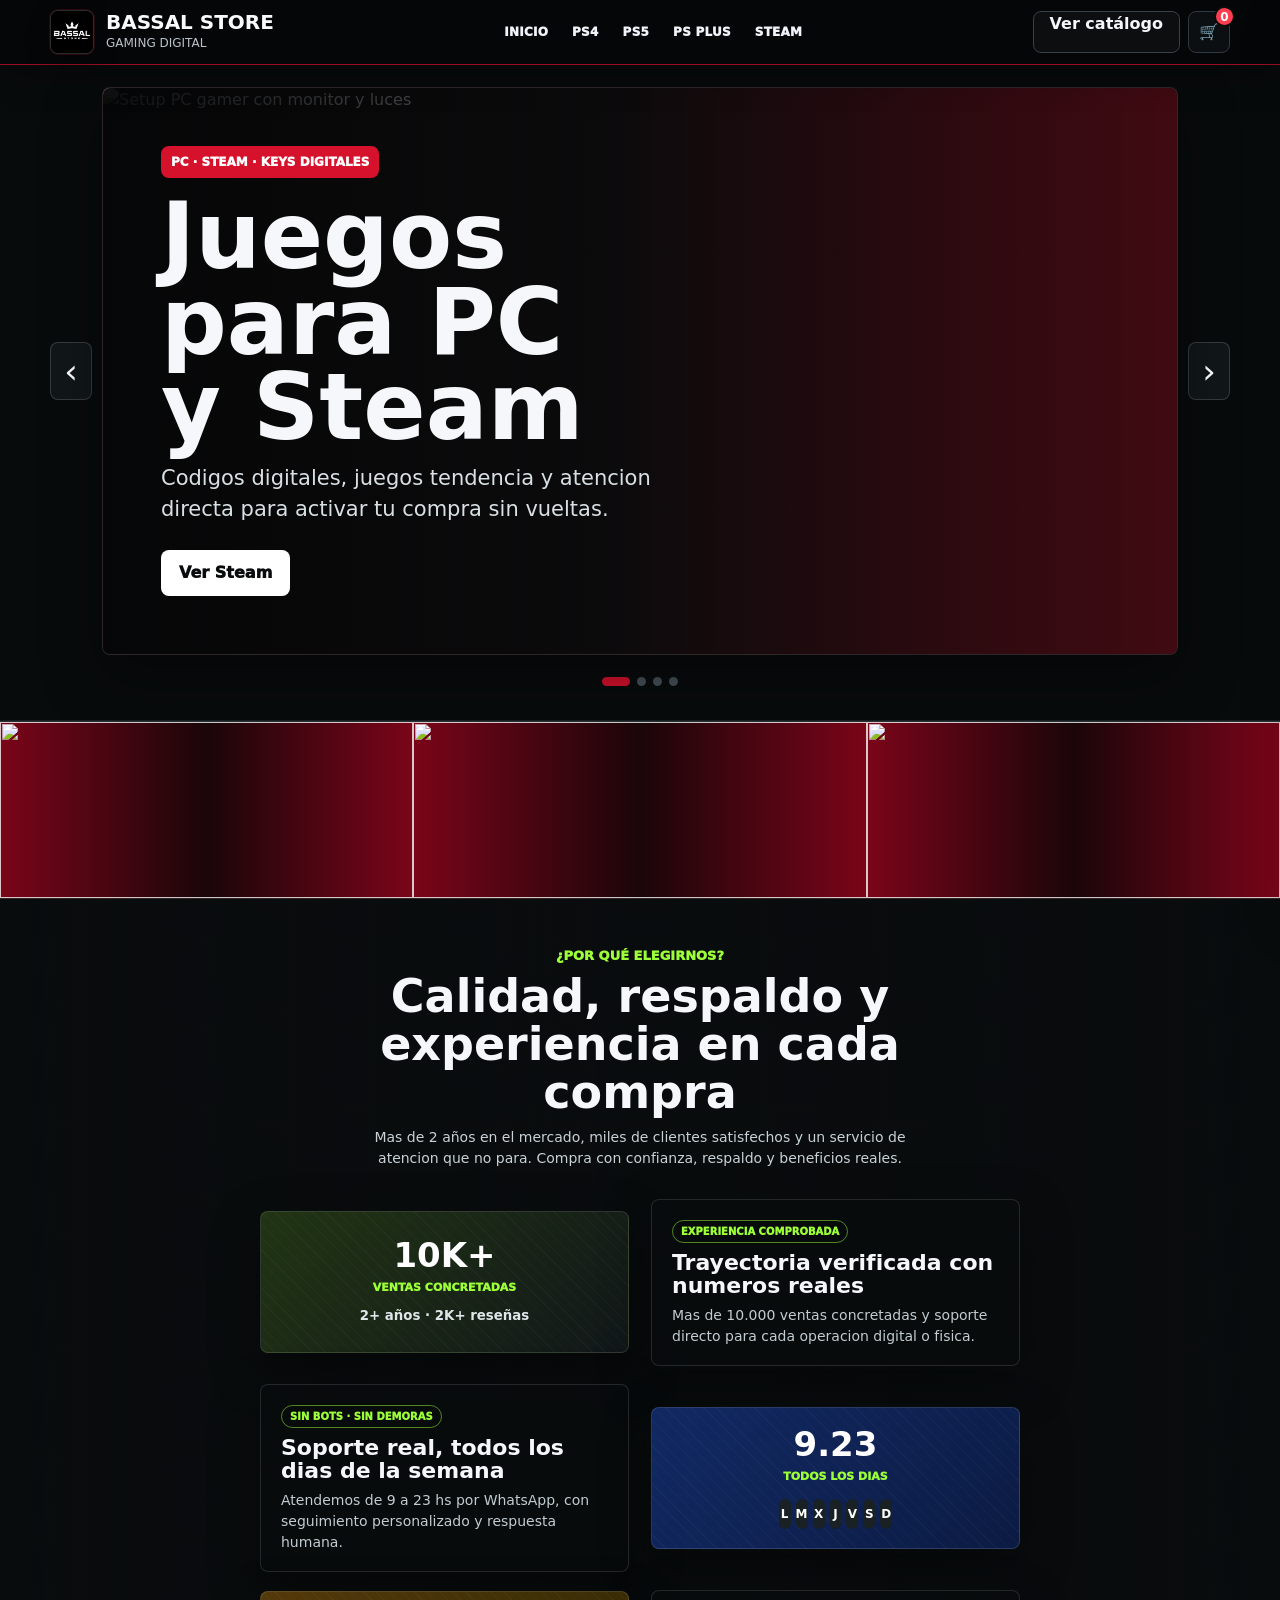
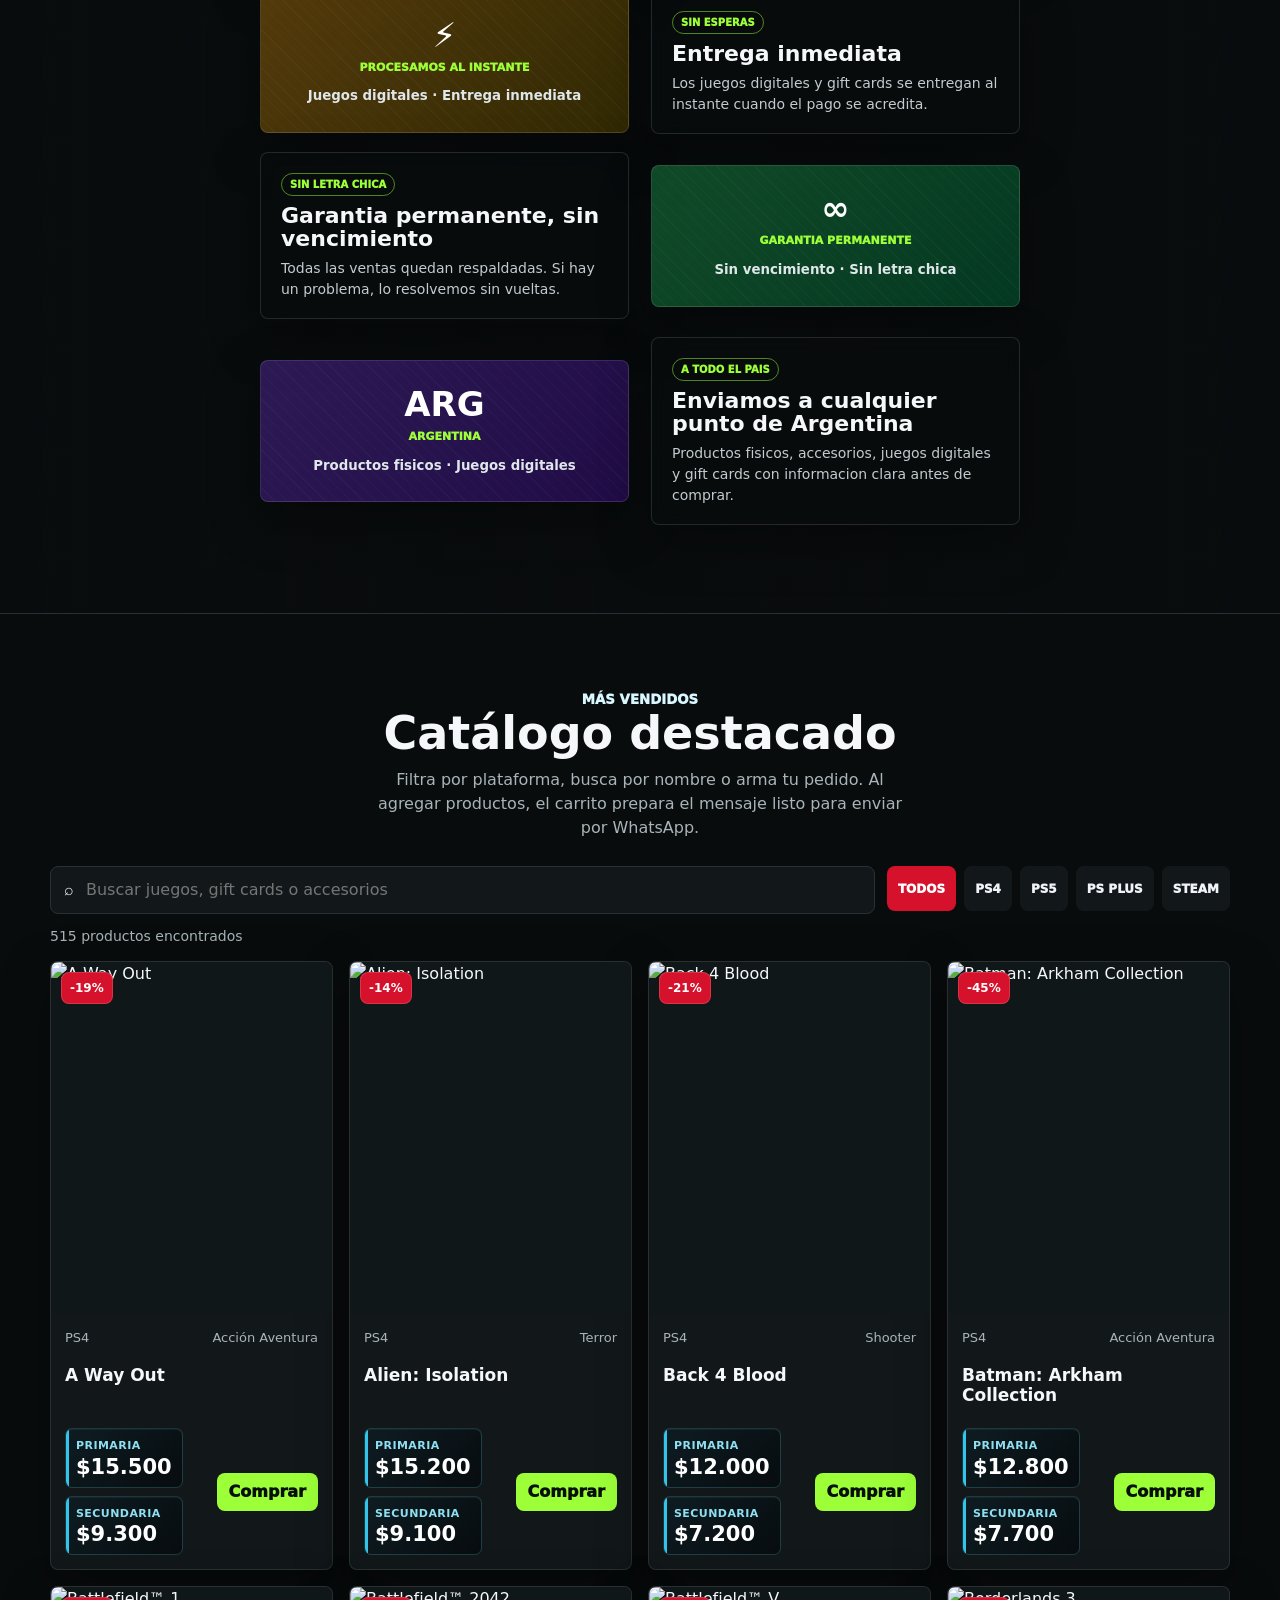
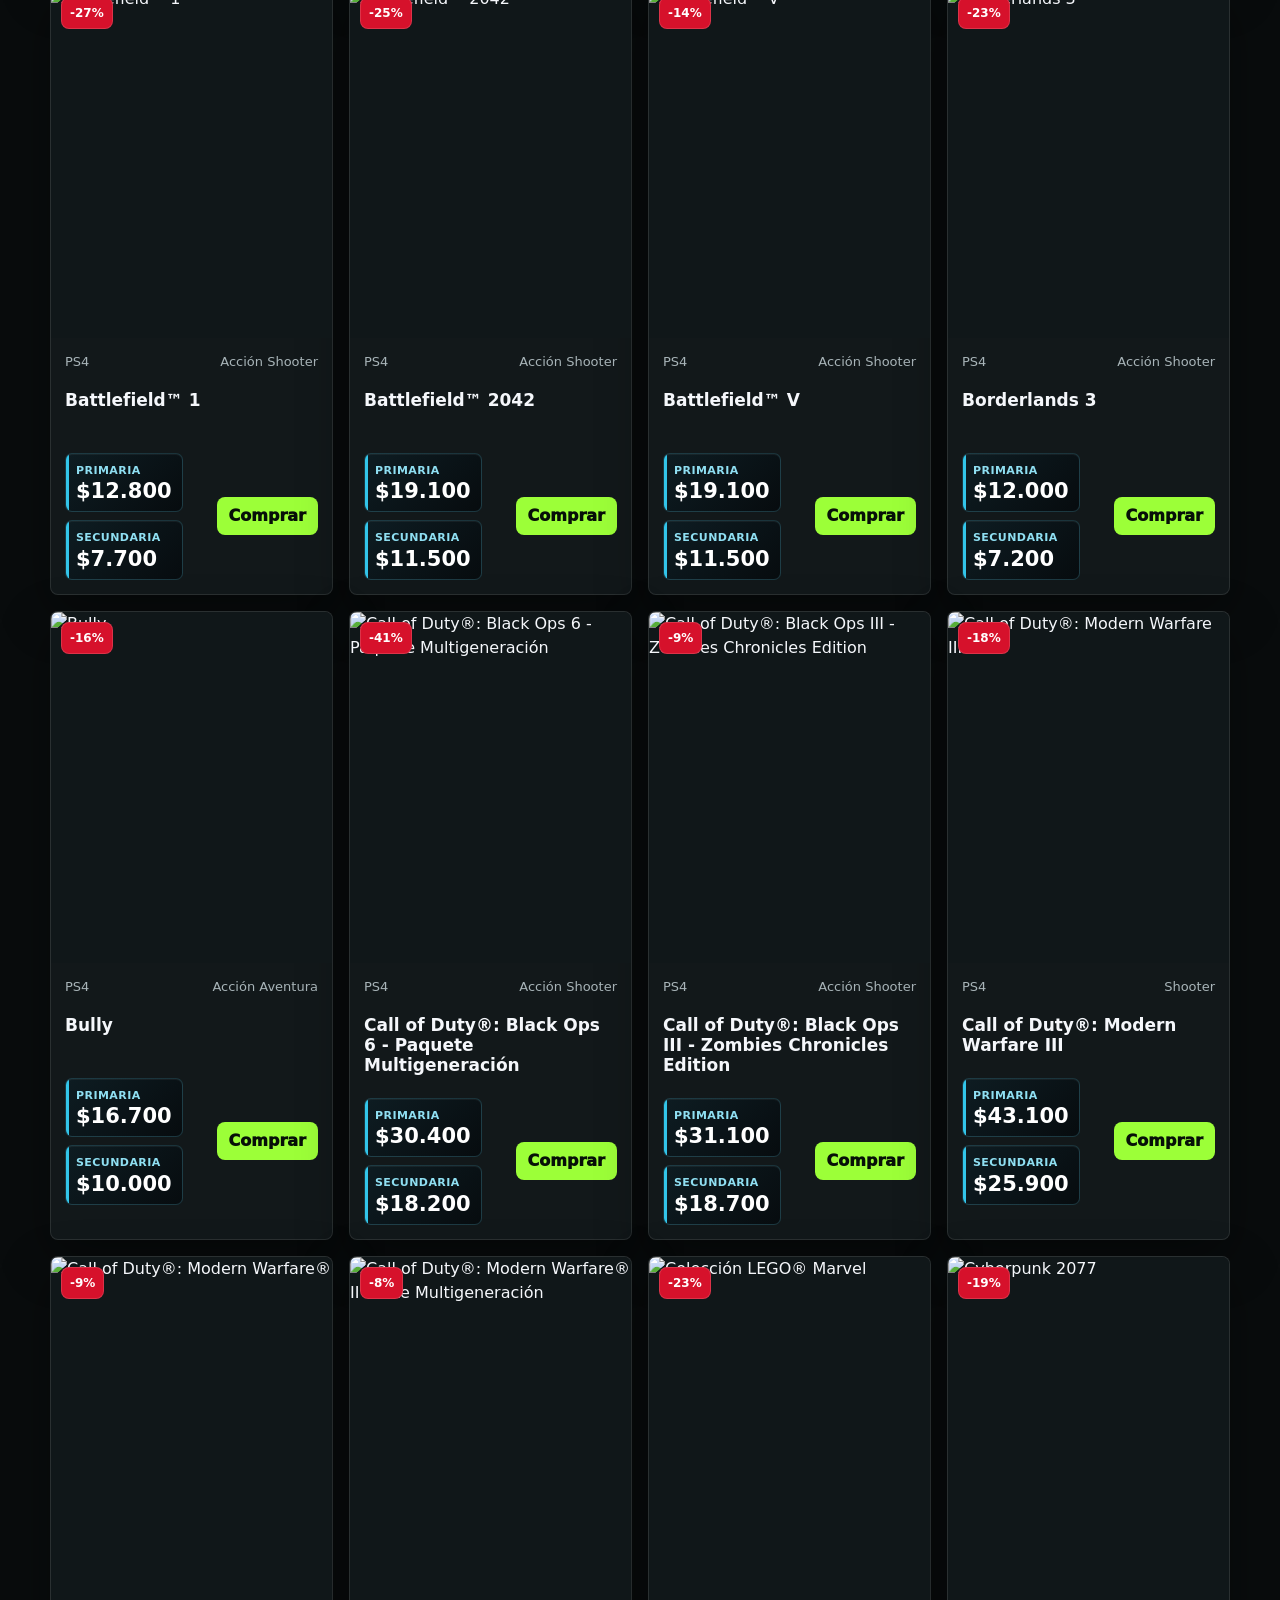
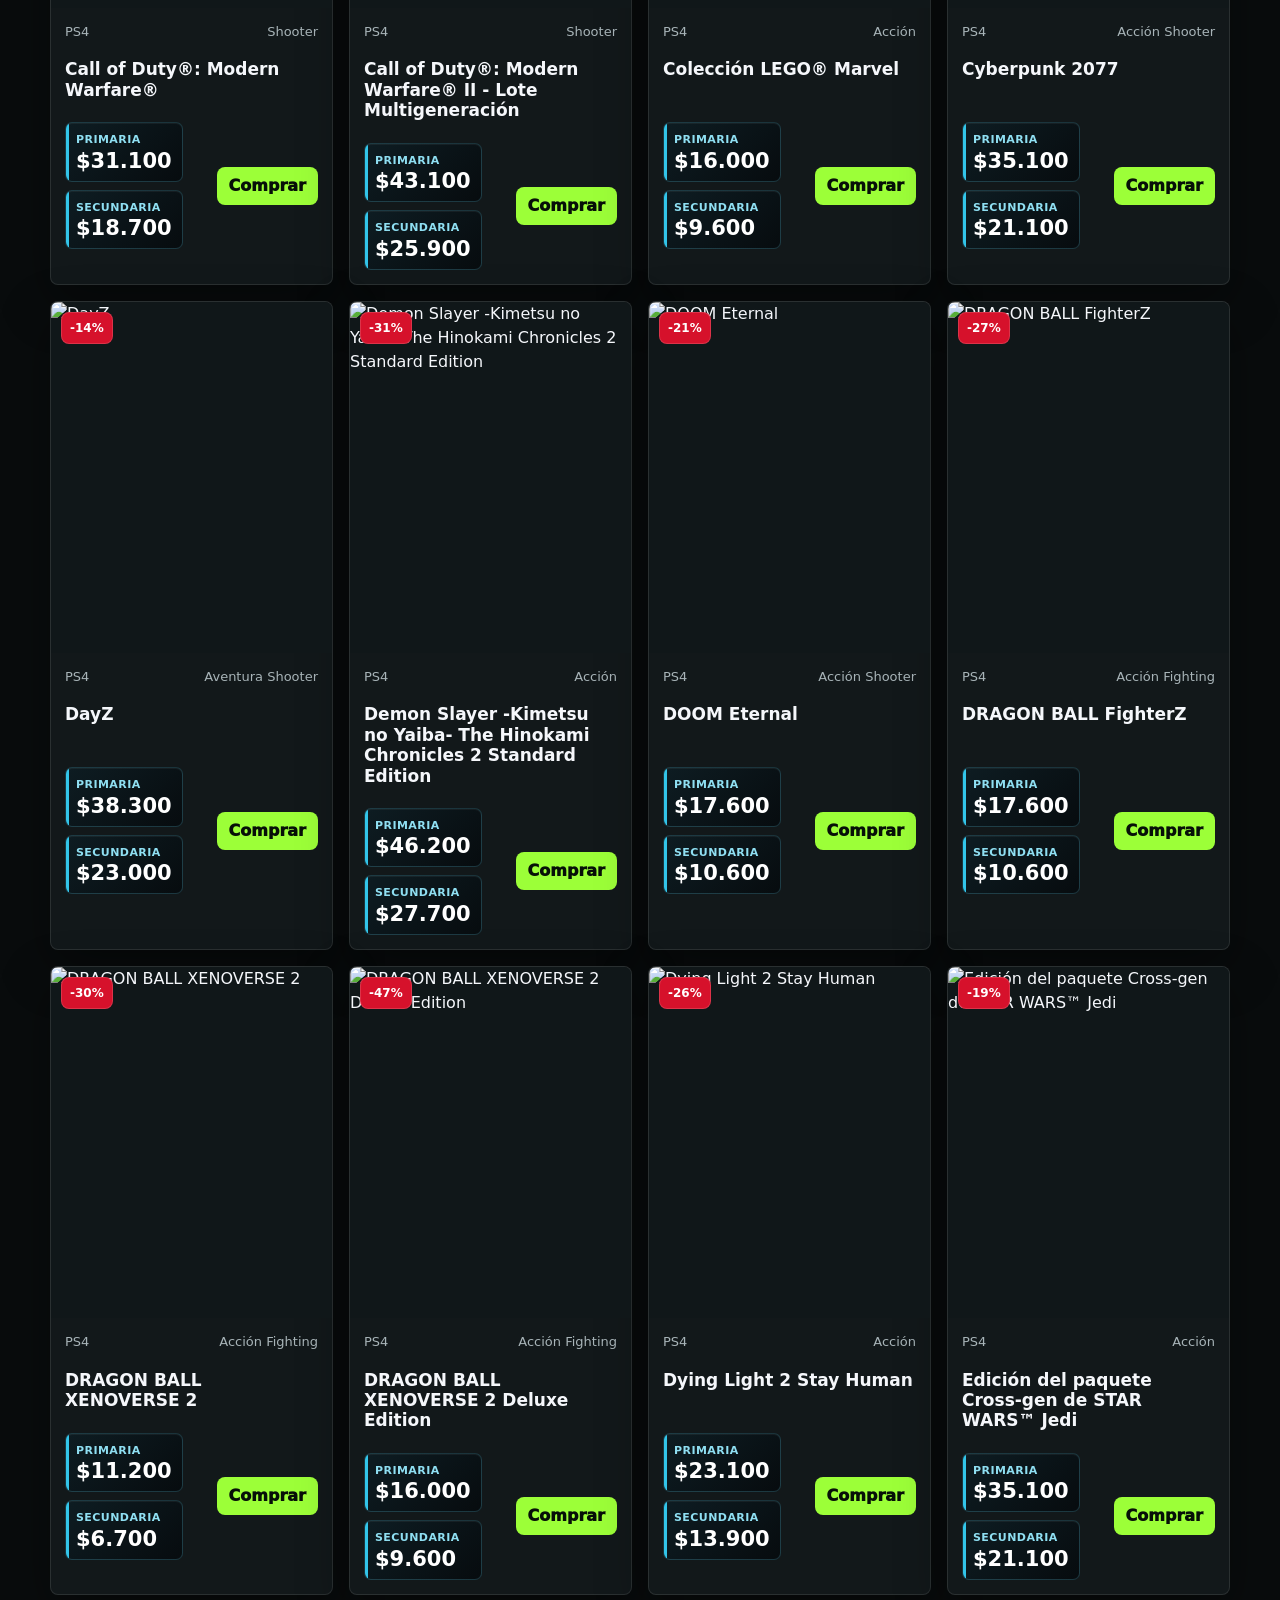
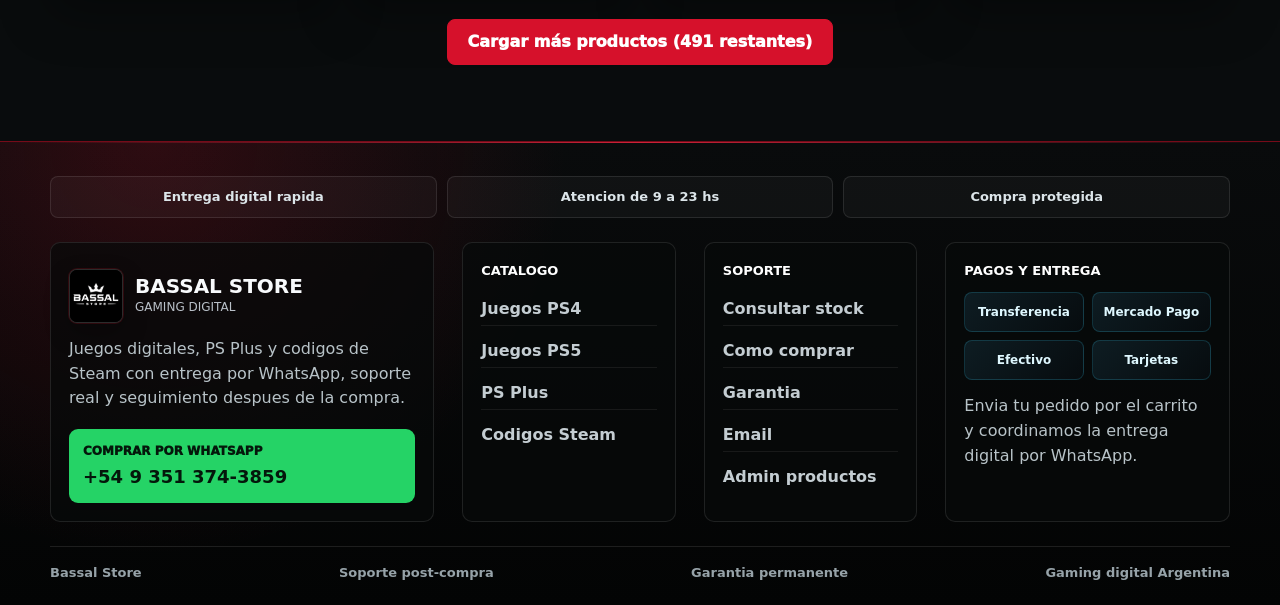
==== commit b9eb7758: "Add files via upload" ====
--- a/index.html
+++ b/index.html
@@ -1,936 +1,236 @@
-﻿<!DOCTYPE html>
-<html lang="es">
-<head>
-  <meta charset="UTF-8">
-  <meta name="viewport" content="width=device-width, initial-scale=1.0">
-  <title>27 Store | Cuentas, Keys y Juegos</title>
-  <meta name="description" content="27 Store: cuentas, keys, juegos y servicios digitales con stock confirmado, precios claros y compra directa por WhatsApp."><link rel="canonical" href="https://27sttore.netlify.app/"><meta name="twitter:card" content="summary_large_image">
-  <meta name="theme-color" content="#07080a">
-  <link rel="icon" type="image/png" href="images/logo.jpeg">
-  <link rel="apple-touch-icon" href="images/logo.jpeg">
-  <meta property="og:title" content="27 Store | Cuentas, Keys y Juegos">
-  <meta property="og:description" content="Cuentas, keys, juegos y servicios digitales con stock confirmado y compra directa por WhatsApp.">
-  <meta property="og:image" content="images/logo.jpeg">
-  <link rel="preconnect" href="https://27sttore.netlify.app">
-  <style>
-    :root{--bg:#07080a;--line:rgba(255,255,255,.09);--text:#f4f7f2;--muted:#8b948e;--accent:#52ff73;--blue:#21c7ff;--warn:#ffce52}
-    [hidden]{display:none!important}
-    *{box-sizing:border-box}html{scroll-behavior:smooth}body{margin:0;min-height:100vh;background:var(--bg);color:var(--text);font-family:Inter,ui-sans-serif,system-ui,-apple-system,BlinkMacSystemFont,"Segoe UI",sans-serif;overflow-x:hidden}a{color:inherit;text-decoration:none}img{max-width:100%;display:block}.side-nav{position:fixed;inset:0 auto 0 0;z-index:20;width:240px;display:flex;flex-direction:column;gap:18px;border-right:1px solid var(--line);background:#050608;padding:18px 14px}.brand{display:flex;align-items:center;gap:10px;padding:4px 6px 16px;border-bottom:1px solid var(--line);font-weight:900;text-transform:uppercase}.brand img{width:34px;height:34px;border-radius:8px;border:1px solid rgba(82,255,115,.45);object-fit:cover}.brand span span,h1 span,.eyebrow,.stats span,.section-title span,.tag{color:var(--accent)}.side-nav nav{display:grid;gap:4px}.side-nav nav a,.side-cta{border-radius:8px;padding:10px 12px;color:var(--muted);font-size:12px;font-weight:800;text-transform:uppercase}.side-nav nav a:hover,.side-nav nav a.active{background:rgba(82,255,115,.1);color:var(--accent)}.side-cta{margin-top:auto;text-align:center;color:#071008;background:var(--accent)}main{margin-left:240px}.hero{position:relative;min-height:78vh;display:flex;align-items:center;justify-content:center;overflow:hidden;padding:72px 24px 116px;text-align:center;background:radial-gradient(circle at 50% 38%,rgba(82,255,115,.2),transparent 28%),radial-gradient(circle at 20% 80%,rgba(33,199,255,.14),transparent 26%),linear-gradient(180deg,#090b0d 0%,#07080a 100%)}.hero:before{content:"";position:absolute;inset:0;background:url("images/logo.png") center/140% no-repeat;opacity:.08;filter:saturate(.95) contrast(1.05);image-rendering:pixelated}.hero-grid{position:absolute;inset:0;background-image:linear-gradient(rgba(255,255,255,.07) 1px,transparent 1px),linear-gradient(90deg,rgba(255,255,255,.07) 1px,transparent 1px);background-size:34px 34px;mask-image:radial-gradient(circle at center,#000 0,transparent 70%)}.scanlines{position:absolute;inset:0;background:repeating-linear-gradient(0deg,transparent 0 7px,rgba(255,255,255,.035) 8px);pointer-events:none}.corner{position:absolute;width:25px;height:25px;border-color:rgba(82,255,115,.7)}.top-left{top:24px;left:24px;border-top:2px solid;border-left:2px solid}.top-right{top:24px;right:24px;border-top:2px solid;border-right:2px solid}.bottom-left{bottom:24px;left:24px;border-bottom:2px solid;border-left:2px solid}.bottom-right{bottom:24px;right:24px;border-bottom:2px solid;border-right:2px solid}.hero-content{position:relative;z-index:1;max-width:820px}.eyebrow{display:inline-flex;align-items:center;gap:8px;margin:0 0 14px;font-size:12px;font-weight:900;text-transform:uppercase}.eyebrow span{width:8px;height:8px;border-radius:50%;background:var(--accent);box-shadow:0 0 16px var(--accent)}h1{margin:0;font-size:clamp(64px,12vw,150px);line-height:.82;font-weight:1000;text-shadow:0 14px 45px rgba(0,0,0,.65)}h1 span{font-size:.36em;vertical-align:top}.hero-copy{max-width:680px;margin:28px auto 0;color:rgba(244,247,242,.78);font-size:clamp(16px,2vw,21px);line-height:1.45}.hero-actions{display:flex;justify-content:center;gap:12px;margin-top:34px;flex-wrap:wrap}.btn{display:inline-flex;align-items:center;justify-content:center;min-height:48px;border-radius:10px;padding:0 22px;font-size:13px;font-weight:950;text-transform:uppercase}.btn.primary{background:var(--text);color:#071008}.btn.ghost{border:1px solid var(--line);background:rgba(255,255,255,.04)}.stats{width:min(860px,calc(100% - 40px));margin:-64px auto 72px;position:relative;z-index:2;display:grid;grid-template-columns:repeat(3,1fr);overflow:hidden;border:1px solid var(--line);border-radius:14px;background:rgba(16,18,22,.94);backdrop-filter:blur(16px)}.stats article{padding:28px;border-right:1px solid var(--line)}.stats article:last-child{border-right:0}.stats span,.section-title span,.tag{font-size:11px;font-weight:900;text-transform:uppercase}.stats strong{display:block;margin-top:8px;font-size:42px;font-weight:1000}.stats p,.category-card p,details p{margin:0;color:var(--muted);line-height:1.55}.section{width:min(1080px,calc(100% - 48px));margin:0 auto 86px;scroll-margin-top:30px}.section-title{display:grid;gap:10px;margin-bottom:24px}.section-title h2{margin:0;max-width:760px;font-size:clamp(30px,5vw,56px);line-height:.98}.category-grid{display:grid;grid-template-columns:repeat(3,1fr);gap:14px}.category-card{min-height:230px;display:flex;flex-direction:column;justify-content:space-between;border:1px solid var(--line);border-radius:12px;padding:18px;background:linear-gradient(180deg,rgba(255,255,255,.045),rgba(255,255,255,.018));overflow:hidden}.category-card.wide{grid-column:span 2}.category-card img{width:100%;height:130px;object-fit:contain;border-radius:10px;margin-bottom:16px;background:rgba(255,255,255,.04)}.category-card h3{margin:6px 0 8px;font-size:24px}.category-card strong{display:inline-flex;width:max-content;margin-top:16px;color:var(--blue);font-size:13px;font-weight:900}.offer-card{min-height:360px;background:linear-gradient(180deg,rgba(7,8,10,.05),rgba(7,8,10,.92)),url("images/peditujuego.jpg") center/contain no-repeat,#151820}.ticker-section{overflow:hidden;border-block:1px solid var(--line);margin-bottom:86px}.ticker{display:flex;gap:38px;width:max-content;padding:18px 0;animation:ticker 18s linear infinite}.ticker span{color:rgba(244,247,242,.78);font-size:13px;font-weight:1000;text-transform:uppercase}@keyframes ticker{to{transform:translateX(-35%)}}.leaderboard{border:1px solid var(--line);border-radius:12px;overflow:hidden;background:linear-gradient(180deg,rgba(255,255,255,.045),rgba(255,255,255,.018))}.leaderboard div{display:grid;grid-template-columns:70px 1fr auto;gap:14px;align-items:center;min-height:68px;padding:0 22px;border-bottom:1px solid var(--line)}.leaderboard div:last-child{border-bottom:0}.leaderboard strong{color:var(--warn)}.leaderboard span{font-weight:900}.leaderboard em{color:var(--accent);font-style:normal;font-weight:800}details{border:1px solid var(--line);border-radius:12px;margin-bottom:10px;padding:18px 20px;background:linear-gradient(180deg,rgba(255,255,255,.045),rgba(255,255,255,.018))}summary{cursor:pointer;font-weight:900}details p{padding-top:12px}.bottom-nav{display:none}@media (max-width:860px){.side-nav{display:none}main{margin-left:0;padding-bottom:74px}.hero{min-height:70vh;padding-top:52px}.stats,.category-grid{grid-template-columns:1fr}.stats article{border-right:0;border-bottom:1px solid var(--line);padding:22px}.stats article:last-child{border-bottom:0}.category-card.wide{grid-column:auto}.leaderboard div{grid-template-columns:1fr}.bottom-nav{position:fixed;inset:auto 0 0;z-index:30;display:grid;grid-template-columns:repeat(5,1fr);border-top:1px solid var(--line);background:rgba(5,6,8,.94);backdrop-filter:blur(14px)}.bottom-nav a{min-height:58px;display:grid;place-items:center;color:var(--muted);font-size:11px;font-weight:900;text-transform:uppercase}.bottom-nav a:last-child{color:var(--accent)}}@media (max-width:520px){.section{width:min(100% - 28px,1080px);margin-bottom:64px}.hero-actions{display:grid}.stats{width:calc(100% - 28px)}h1{font-size:68px}.category-card img{height:112px}}
-    .product-actions{display:flex;align-items:center;justify-content:space-between;gap:10px;margin-top:16px}.product-actions strong{margin-top:0}.product-actions small{margin-left:6px;color:var(--muted);font-size:11px;text-decoration:line-through}.cart-add,.cart-open,.cart-close,.qty-btn,.remove-btn,.checkout-btn,.account-btn,.admin-btn{border:0;cursor:pointer;font:inherit}.cart-add,.account-btn,.admin-btn{min-height:38px;border-radius:8px;padding:0 13px;background:var(--accent);color:#071008;font-size:11px;font-weight:950;text-transform:uppercase}.account-box{position:fixed;top:18px;right:18px;z-index:45;width:min(360px,calc(100% - 36px));border:1px solid var(--line);border-radius:14px;background:rgba(5,6,8,.92);backdrop-filter:blur(14px);padding:14px;box-shadow:0 12px 34px rgba(0,0,0,.35)}.account-row{display:flex;align-items:center;justify-content:space-between;gap:10px}.account-info strong{display:block;font-size:13px}.account-info span{display:block;color:var(--muted);font-size:12px;margin-top:2px}.account-form{display:grid;grid-template-columns:1fr;gap:8px;margin-top:12px}.account-form input{min-height:40px;border:1px solid var(--line);border-radius:8px;background:rgba(255,255,255,.06);color:var(--text);padding:0 10px}.account-actions{display:grid;grid-template-columns:1fr 1fr;gap:8px}.account-note{margin:10px 0 0;color:var(--muted);font-size:12px;line-height:1.4}.admin-panel{display:none;width:min(1080px,calc(100% - 48px));margin:0 auto 86px;border:1px solid var(--line);border-radius:14px;background:rgba(16,18,22,.94);padding:18px}.admin-panel.open{display:block}.admin-panel h2{margin:0 0 12px}.admin-list{display:grid;gap:10px}.admin-order{display:grid;gap:8px;border:1px solid var(--line);border-radius:12px;padding:12px;background:rgba(255,255,255,.035)}.admin-order p{margin:0;color:var(--muted);font-size:13px}.admin-order-actions{display:flex;gap:8px;flex-wrap:wrap}.admin-btn.reject{background:#ff7a7a;color:#170707}.cart-open{position:fixed;right:22px;bottom:22px;z-index:40;min-height:54px;border-radius:14px;padding:0 18px;background:var(--accent);color:#071008;font-size:13px;font-weight:1000;text-transform:uppercase;box-shadow:0 12px 34px rgba(0,0,0,.42)}.cart-count{display:inline-grid;place-items:center;min-width:22px;height:22px;margin-left:8px;border-radius:999px;background:#071008;color:var(--accent);font-size:12px}.cart-modal{position:fixed;inset:0;z-index:60;display:none;align-items:center;justify-content:center;padding:18px;background:rgba(0,0,0,.72);backdrop-filter:blur(12px)}.cart-modal.open{display:flex}.cart-panel{width:min(520px,100%);max-height:88vh;display:flex;flex-direction:column;border:1px solid var(--line);border-radius:16px;background:#0c0e12;box-shadow:0 30px 80px rgba(0,0,0,.55);overflow:hidden}.cart-head{display:flex;align-items:center;justify-content:space-between;gap:12px;padding:18px 20px;border-bottom:1px solid var(--line)}.cart-head h2{margin:0;font-size:24px}.cart-close{width:36px;height:36px;border-radius:8px;background:rgba(255,255,255,.06);color:var(--text);font-size:24px}.cart-items{display:grid;gap:10px;padding:16px 20px;overflow:auto}.cart-empty{color:var(--muted);font-size:14px}.cart-item{display:grid;grid-template-columns:1fr auto;gap:12px;align-items:center;border:1px solid var(--line);border-radius:12px;padding:12px;background:rgba(255,255,255,.035)}.cart-item h3{margin:0 0 4px;font-size:15px}.cart-item p{margin:0;color:var(--muted);font-size:12px}.qty-row{display:flex;align-items:center;gap:8px}.qty-btn,.remove-btn{border-radius:8px;background:rgba(255,255,255,.07);color:var(--text);font-weight:900}.qty-btn{width:30px;height:30px}.remove-btn{padding:7px 9px;color:#ff7a7a}.cart-foot{display:grid;gap:12px;padding:20px;border-top:1px solid var(--line);background:rgba(255,255,255,.035)}.cart-total{display:flex;align-items:center;justify-content:space-between;margin-bottom:2px;font-size:22px;font-weight:1000}.checkout-btn{width:100%;min-height:52px;border-radius:10px;background:var(--accent);color:#071008;font-size:14px;font-weight:1000;text-transform:uppercase}.checkout-btn:disabled{opacity:.45;cursor:not-allowed}@media (max-width:860px){.account-box{position:static;width:calc(100% - 28px);margin:14px auto 0}.cart-open{right:12px;bottom:72px}.product-actions{align-items:stretch;flex-direction:column}.cart-add{width:100%}.admin-panel{width:calc(100% - 28px)}}
-    .reward-grid{display:grid;grid-template-columns:repeat(3,1fr);gap:14px}.reward-card{display:grid;gap:14px;border:1px solid var(--line);border-radius:12px;padding:18px;background:linear-gradient(180deg,rgba(82,255,115,.08),rgba(255,255,255,.018))}.reward-card h3{margin:0;font-size:22px}.reward-card p{margin:0;color:var(--muted);line-height:1.45}.reward-card strong{color:var(--warn);font-size:26px}.reward-btn{min-height:42px;border:0;border-radius:8px;background:var(--accent);color:#071008;cursor:pointer;font:inherit;font-size:12px;font-weight:950;text-transform:uppercase}.reward-btn:disabled{opacity:.45;cursor:not-allowed}.admin-subtitle{margin:16px 0 8px;color:var(--accent);font-size:12px;text-transform:uppercase}.redeem-status{margin-top:8px;color:var(--muted);font-size:13px}@media (max-width:860px){.reward-grid{grid-template-columns:1fr}}
-    .delivery-options{display:grid;gap:8px;margin:0 0 14px}.delivery-options label{display:flex;gap:10px;align-items:flex-start;border:1px solid var(--line);border-radius:10px;padding:10px 12px;background:rgba(255,255,255,.035);color:var(--text);font-size:13px;font-weight:800}.delivery-options input{accent-color:var(--accent);margin-top:2px}.delivery-options span{display:block;color:var(--muted);font-size:12px;font-weight:600;line-height:1.35}.order-status{margin:0 0 12px;color:var(--muted);font-size:12px;line-height:1.4}
-    .category-card{padding:12px;border-radius:10px}.category-card img{height:148px;padding:7px;object-fit:contain;object-position:center;border:1px solid var(--line);border-radius:8px;background:#0b0d11}.category-card.wide img{height:170px}.product-actions{display:grid;grid-template-columns:auto 1fr auto auto;align-items:center;gap:8px}.product-type{justify-self:start;display:inline-flex;align-items:center;min-height:26px;border:1px solid rgba(82,255,115,.28);border-radius:999px;padding:0 9px;background:rgba(82,255,115,.08);color:var(--accent);font-size:10px;font-weight:1000;text-transform:uppercase;letter-spacing:.04em}.cart-type{display:inline-flex;margin-top:4px;border:1px solid rgba(82,255,115,.24);border-radius:999px;padding:3px 8px;color:var(--accent);font-size:10px;font-weight:900;text-transform:uppercase}@media (max-width:860px){.product-actions{grid-template-columns:1fr 1fr}.product-type{grid-column:1 / 2}.info-btn{grid-column:2 / 3}.cart-add{grid-column:1 / -1}.category-card img{height:138px}.category-card.wide img{height:150px}}
-    .category-card{cursor:pointer;transition:border-color .18s ease,transform .18s ease,background .18s ease}.category-card:hover{border-color:rgba(82,255,115,.36);transform:translateY(-2px);background:linear-gradient(180deg,rgba(82,255,115,.07),rgba(255,255,255,.02))}.product-detail-modal{position:fixed;inset:0;z-index:65;display:none;align-items:center;justify-content:center;padding:18px;background:rgba(0,0,0,.76);backdrop-filter:blur(12px)}.product-detail-modal.open{display:flex}.product-detail-panel{width:min(760px,100%);max-height:90vh;display:grid;grid-template-columns:minmax(220px,320px) 1fr;border:1px solid var(--line);border-radius:16px;background:#0c0e12;box-shadow:0 30px 80px rgba(0,0,0,.58);overflow:hidden}.product-detail-media{display:grid;place-items:center;background:#080a0d;padding:18px}.product-detail-media img{width:100%;max-height:360px;object-fit:contain;object-position:center;border-radius:10px}.product-detail-body{padding:20px;display:flex;flex-direction:column;gap:12px}.product-detail-head{display:flex;align-items:flex-start;justify-content:space-between;gap:12px}.product-detail-head h2{margin:0;font-size:28px;line-height:1}.product-detail-close{width:36px;height:36px;border:0;border-radius:8px;background:rgba(255,255,255,.06);color:var(--text);cursor:pointer;font-size:24px}.product-detail-description{margin:0;color:var(--muted);line-height:1.55}.product-detail-meta{display:flex;gap:8px;flex-wrap:wrap}.product-detail-meta span{border:1px solid var(--line);border-radius:999px;padding:6px 10px;color:var(--accent);font-size:11px;font-weight:1000;text-transform:uppercase}.product-detail-actions{margin-top:auto;display:flex;align-items:center;justify-content:space-between;gap:12px}.product-detail-price{color:var(--blue);font-size:20px;font-weight:1000}.product-detail-add{min-height:44px;border:0;border-radius:9px;padding:0 16px;background:var(--accent);color:#071008;cursor:pointer;font:inherit;font-size:12px;font-weight:1000;text-transform:uppercase}@media (max-width:700px){.product-detail-panel{grid-template-columns:1fr}.product-detail-media img{max-height:260px}.product-detail-head h2{font-size:24px}}
-    .catalog-tools{width:min(1080px,calc(100% - 48px));margin:0 auto 44px;display:grid;gap:12px}.catalog-search,.catalog-sort{min-height:48px;border:1px solid var(--line);border-radius:10px;background:rgba(255,255,255,.055);color:var(--text);padding:0 14px;font:inherit}.catalog-search::placeholder{color:var(--muted)}.catalog-sort{cursor:pointer}.filter-row{display:flex;gap:8px;flex-wrap:wrap}.filter-btn,.info-btn{border:1px solid var(--line);border-radius:999px;background:rgba(255,255,255,.035);color:var(--muted);cursor:pointer;font:inherit;font-size:11px;font-weight:1000;text-transform:uppercase}.filter-btn{min-height:34px;padding:0 12px}.filter-btn.active{border-color:rgba(82,255,115,.5);background:rgba(82,255,115,.12);color:var(--accent)}.info-btn{justify-self:end;min-height:30px;padding:0 10px;color:var(--text)}.stock-badge{position:absolute;top:20px;left:20px;z-index:1;border:1px solid rgba(255,255,255,.16);border-radius:999px;padding:5px 9px;background:rgba(5,6,8,.82);color:var(--accent);font-size:10px;font-weight:1000;text-transform:uppercase}.category-card{position:relative}.category-card.is-hidden{display:none}.empty-results{display:none;color:var(--muted);border:1px solid var(--line);border-radius:10px;padding:16px;background:rgba(255,255,255,.035)}.empty-results.show{display:block}.how-grid{display:grid;grid-template-columns:repeat(4,1fr);gap:12px}.how-step{border:1px solid var(--line);border-radius:10px;padding:16px;background:linear-gradient(180deg,rgba(255,255,255,.045),rgba(255,255,255,.018))}.how-step strong{display:inline-grid;place-items:center;width:28px;height:28px;border-radius:999px;background:var(--accent);color:#071008;font-weight:1000}.how-step h3{margin:14px 0 8px}.how-step p{margin:0;color:var(--muted);line-height:1.45}.coupon-box{display:grid;grid-template-columns:1fr auto;gap:8px;margin-bottom:12px}.coupon-box input{min-height:40px;border:1px solid var(--line);border-radius:8px;background:rgba(255,255,255,.055);color:var(--text);padding:0 10px}.coupon-box button{border:0;border-radius:8px;background:var(--text);color:#071008;cursor:pointer;font:inherit;font-size:11px;font-weight:1000;text-transform:uppercase;padding:0 12px}.coupon-note{margin:0 0 12px;color:var(--muted);font-size:12px}.cart-discount{display:flex;align-items:center;justify-content:space-between;margin:-4px 0 12px;color:var(--accent);font-size:13px;font-weight:900}@media (max-width:860px){.catalog-tools{width:calc(100% - 28px);margin-bottom:34px}.catalog-search,.catalog-sort{min-height:42px}.how-grid{grid-template-columns:1fr}.info-btn{grid-column:1 / -1;justify-self:stretch}.coupon-box{grid-template-columns:1fr}.coupon-box button{min-height:40px}}
-    .trust-row{display:flex;justify-content:center;gap:10px;margin-top:22px;flex-wrap:wrap}.trust-row span{border:1px solid rgba(82,255,115,.22);border-radius:999px;padding:8px 12px;background:rgba(5,6,8,.48);color:rgba(244,247,242,.82);font-size:12px;font-weight:900;text-transform:uppercase}.cart-toast{position:fixed;right:22px;bottom:88px;z-index:70;max-width:min(320px,calc(100% - 28px));border:1px solid rgba(82,255,115,.35);border-radius:10px;padding:12px 14px;background:rgba(5,6,8,.94);color:var(--text);box-shadow:0 18px 46px rgba(0,0,0,.45);font-size:13px;font-weight:800;opacity:0;transform:translateY(10px);pointer-events:none;transition:opacity .18s ease,transform .18s ease}.cart-toast.show{opacity:1;transform:translateY(0)}@media (max-width:520px){.trust-row{justify-content:flex-start}.trust-row span{font-size:11px}.cart-toast{right:14px;bottom:132px}}
-    .daily-deal{display:grid;grid-template-columns:minmax(180px,280px) 1fr;gap:22px;align-items:center;border:1px solid rgba(82,255,115,.28);border-radius:14px;padding:18px;background:linear-gradient(135deg,rgba(82,255,115,.12),rgba(255,255,255,.025) 42%,rgba(33,199,255,.08));box-shadow:0 18px 60px rgba(0,0,0,.24)}.daily-deal img{width:100%;height:220px;object-fit:contain;border:1px solid var(--line);border-radius:10px;background:#080a0d;padding:10px}.daily-deal-body{display:grid;gap:10px}.daily-deal-kicker{color:var(--accent);font-size:11px;font-weight:1000;text-transform:uppercase}.daily-deal h3{margin:0;font-size:clamp(28px,5vw,48px);line-height:1}.daily-deal p{margin:0;color:var(--muted);line-height:1.5}.daily-deal-price{color:var(--blue);font-size:26px;font-weight:1000}.daily-deal-actions{display:flex;gap:10px;flex-wrap:wrap;margin-top:6px}.empty-cart-box{display:grid;gap:10px;justify-items:start}.empty-cart-box strong{font-size:18px}.empty-cart-box p{margin:0;color:var(--muted);line-height:1.45}.empty-cart-box a{min-height:38px;display:inline-flex;align-items:center;border-radius:8px;padding:0 13px;background:var(--accent);color:#071008;font-size:11px;font-weight:1000;text-transform:uppercase}@media (max-width:700px){.daily-deal{grid-template-columns:1fr}.daily-deal img{height:180px}.daily-deal-actions{display:grid}.daily-deal-actions .btn{width:100%}}
-    .buy-now{min-height:38px;border:0;border-radius:8px;padding:0 13px;background:var(--text);color:#071008;cursor:pointer;font:inherit;font-size:11px;font-weight:1000;text-transform:uppercase}.product-actions{grid-template-columns:auto 1fr auto auto}.image-fallback{object-fit:contain!important;padding:18px!important;background:#080a0d!important}@media (max-width:860px){.buy-now{grid-column:1 / -1;width:100%}}
-    @media (max-width:860px){.category-grid{grid-template-columns:repeat(2,minmax(0,1fr));gap:10px}.category-card{min-height:auto;padding:10px}.category-card img{height:112px;margin-bottom:10px;padding:5px}.category-card h3{font-size:17px;line-height:1.05}.category-card p{display:-webkit-box;-webkit-line-clamp:2;-webkit-box-orient:vertical;overflow:hidden;font-size:12px;line-height:1.35}.stock-badge{top:14px;left:14px;font-size:9px}.product-actions{grid-template-columns:1fr;gap:7px}.product-actions strong{font-size:14px}.product-type{width:100%;justify-self:stretch;text-align:center;justify-content:center}.cart-add,.buy-now{width:100%;justify-self:stretch;white-space:nowrap}.cart-add,.buy-now{min-height:34px;padding:0 6px;font-size:9px;line-height:1.05}.section-title h2{font-size:30px}}@media (max-width:360px){.category-grid{gap:8px}.category-card{padding:8px}.category-card img{height:98px}.category-card h3{font-size:15px}.cart-add,.buy-now{font-size:8px}}
-    .coupon-banner{width:min(1080px,calc(100% - 48px));margin:0 auto 24px;display:flex;align-items:center;justify-content:space-between;gap:14px;border:1px solid rgba(82,255,115,.32);border-radius:12px;padding:14px 16px;background:linear-gradient(90deg,rgba(82,255,115,.14),rgba(33,199,255,.08));box-shadow:0 16px 44px rgba(0,0,0,.22)}.coupon-banner strong{font-size:14px;text-transform:uppercase}.coupon-banner span{color:var(--muted);font-size:13px}.coupon-code{display:inline-flex;align-items:center;min-height:34px;border:1px dashed rgba(82,255,115,.55);border-radius:8px;padding:0 12px;background:rgba(5,6,8,.55);color:var(--accent);cursor:pointer;font:inherit;font-weight:1000}.coupon-code.copied{background:var(--accent);color:#071008}.result-count{margin:0;color:var(--muted);font-size:13px;font-weight:800}.price-filter-row{display:flex;gap:8px;flex-wrap:wrap}.trust-grid{display:grid;grid-template-columns:repeat(4,1fr);gap:12px}.trust-card{border:1px solid var(--line);border-radius:10px;padding:16px;background:linear-gradient(180deg,rgba(255,255,255,.045),rgba(255,255,255,.018))}.trust-card strong{display:block;margin-bottom:8px;color:var(--accent);font-size:13px;text-transform:uppercase}.trust-card p{margin:0;color:var(--muted);line-height:1.45}.whatsapp-float{position:fixed;right:22px;bottom:88px;z-index:39;min-height:48px;display:inline-flex;align-items:center;gap:8px;border-radius:14px;padding:0 16px;background:#25d366;color:#06130a;font-size:12px;font-weight:1000;text-transform:uppercase;box-shadow:0 12px 34px rgba(0,0,0,.42)}@media (max-width:860px){.coupon-banner{width:calc(100% - 28px);display:grid}.trust-grid{grid-template-columns:repeat(2,minmax(0,1fr))}.whatsapp-float{right:12px;bottom:132px;min-height:44px;padding:0 13px;font-size:11px}}@media (max-width:420px){.trust-grid{grid-template-columns:1fr}.coupon-banner span{font-size:12px}}
-    .hours-note{width:min(1080px,calc(100% - 48px));margin:-54px auto 54px;color:var(--muted);font-size:13px;font-weight:800;text-align:center}.top-btn{position:fixed;right:22px;bottom:150px;z-index:38;min-height:42px;border:1px solid var(--line);border-radius:12px;padding:0 13px;background:rgba(5,6,8,.92);color:var(--text);cursor:pointer;font:inherit;font-size:12px;font-weight:1000;text-transform:uppercase;box-shadow:0 12px 34px rgba(0,0,0,.38);opacity:0;transform:translateY(8px);pointer-events:none;transition:opacity .18s ease,transform .18s ease}.top-btn.show{opacity:1;transform:translateY(0);pointer-events:auto}.product-badge{position:absolute;top:20px;right:20px;z-index:1;border-radius:999px;padding:5px 9px;background:var(--warn);color:#170f02;font-size:10px;font-weight:1000;text-transform:uppercase}.cart-add.added,.buy-now.opened{background:var(--warn)!important;color:#170f02!important}.product-detail-note{border:1px solid rgba(82,255,115,.24);border-radius:10px;padding:10px 12px;background:rgba(82,255,115,.07);color:var(--muted);font-size:13px;line-height:1.4}.product-detail-buy{min-height:44px;border:0;border-radius:9px;padding:0 16px;background:var(--text);color:#071008;cursor:pointer;font:inherit;font-size:12px;font-weight:1000;text-transform:uppercase}@media (max-width:860px){.hours-note{width:calc(100% - 28px);margin:-42px auto 42px}.filter-row,.price-filter-row{flex-wrap:nowrap;overflow-x:auto;padding-bottom:4px;scrollbar-width:none}.filter-row::-webkit-scrollbar,.price-filter-row::-webkit-scrollbar{display:none}.filter-btn{white-space:nowrap}.top-btn{right:12px;bottom:184px;min-height:40px;font-size:11px}.product-badge{top:14px;right:14px;font-size:9px}.product-detail-actions{display:grid}.product-detail-buy,.product-detail-add{width:100%}}
-    .hero:after{content:"";position:absolute;inset:auto 50% 40px auto;width:190px;height:190px;background:url("images/logo.jpeg") center/contain no-repeat;opacity:.08;transform:translateX(50%);pointer-events:none}.btn,.cart-add,.buy-now,.checkout-btn,.coupon-code,.filter-btn{transition:transform .16s ease,filter .16s ease,border-color .16s ease}.btn:hover,.cart-add:hover,.buy-now:hover,.checkout-btn:hover,.coupon-code:hover,.filter-btn:hover{transform:translateY(-1px);filter:brightness(1.05)}.section-title h2{letter-spacing:0}.category-card{box-shadow:0 12px 34px rgba(0,0,0,.18)}.category-card:hover{box-shadow:0 18px 42px rgba(0,0,0,.28)}@media (min-width:861px){.cart-modal.open{align-items:stretch;justify-content:flex-end;padding:0;background:rgba(0,0,0,.52)}.cart-panel{height:100vh;max-height:none;border-radius:0;width:min(460px,100%);border-block:0;border-right:0}.cart-head{padding-top:24px}.cart-items{flex:1}.product-detail-panel{width:min(820px,calc(100% - 48px))}}@media (max-width:860px){.hero:after{width:120px;height:120px;bottom:28px}.cart-open{font-size:12px}.whatsapp-float{max-width:116px;justify-content:center}.bottom-nav a{font-size:10px}.product-detail-note{font-size:12px}}
-    @media (max-width:640px){.hero{min-height:auto;padding:34px 14px 64px}.corner,.scanlines{display:none}.hero-grid{opacity:.45}h1{font-size:54px;line-height:.9}.hero-copy{margin-top:18px;font-size:14px;line-height:1.42}.hero-actions{gap:8px;margin-top:22px}.btn{min-height:42px;border-radius:8px;font-size:11px;padding:0 14px}.trust-row{margin-top:14px;gap:6px}.trust-row span{padding:7px 9px;font-size:10px}.stats{margin:-34px auto 38px}.stats article{padding:15px}.stats strong{font-size:29px}.hours-note{margin:-20px auto 34px;font-size:12px}.section{width:calc(100% - 20px);margin-bottom:46px}.section-title{gap:7px;margin-bottom:15px}.section-title h2{font-size:25px;line-height:1.02}.daily-deal{padding:12px;gap:12px}.daily-deal img{height:128px}.daily-deal h3{font-size:25px}.daily-deal p{font-size:12px}.daily-deal-price{font-size:20px}.daily-deal-actions{gap:8px}.coupon-banner{width:calc(100% - 20px);margin-bottom:16px;padding:12px}.coupon-code{width:100%;justify-content:center}.catalog-tools{width:calc(100% - 20px);gap:8px;margin-bottom:28px}.catalog-search,.catalog-sort{min-height:42px;font-size:13px}.filter-btn{min-height:31px;font-size:10px;padding:0 10px}.result-count{font-size:12px}.category-grid{grid-template-columns:repeat(2,minmax(0,1fr));gap:8px}.category-card{padding:8px;border-radius:8px}.category-card img{height:94px;margin-bottom:8px}.category-card h3{font-size:15px;line-height:1.08}.category-card p{font-size:11px;-webkit-line-clamp:2}.tag{font-size:9px}.stock-badge,.product-badge{font-size:8px;padding:4px 7px}.stock-badge{top:10px;left:10px}.product-badge{top:10px;right:10px}.product-actions{gap:6px;margin-top:10px}.product-actions strong{font-size:12px}.product-type{min-height:24px;font-size:9px}.cart-add,.buy-now{min-height:31px;font-size:8px}.cart-open{right:10px;bottom:66px;min-height:42px;border-radius:11px;padding:0 12px}.whatsapp-float{right:10px;bottom:112px;min-height:40px;border-radius:11px;padding:0 11px}.top-btn{right:10px;bottom:158px}.bottom-nav a{min-height:54px}.cart-modal{padding:10px}.cart-panel{max-height:92vh;border-radius:12px}.cart-head{padding:14px 15px}.cart-items{padding:12px 14px}.cart-foot{padding:14px;gap:10px}.cart-item{grid-template-columns:1fr;gap:10px}.qty-row{justify-content:space-between}.product-detail-modal{padding:10px}.product-detail-body{padding:15px}.product-detail-media{padding:12px}.product-detail-media img{max-height:190px}.product-detail-head h2{font-size:21px}.trust-grid{grid-template-columns:1fr}.how-grid{gap:8px}.how-step,.trust-card,details{padding:13px}.ticker-section{margin-bottom:46px}}
-    .special-actions{display:grid;grid-template-columns:repeat(3,1fr);gap:10px;margin-top:14px}.special-actions a{min-height:40px;display:inline-flex;align-items:center;justify-content:center;border-radius:9px;background:var(--accent);color:#071008;font-size:11px;font-weight:1000;text-transform:uppercase}.new-badge{display:inline-flex;border-radius:999px;padding:5px 9px;background:rgba(33,199,255,.14);color:var(--blue);font-size:10px;font-weight:1000;text-transform:uppercase}.mobile-filter-toggle{display:none}.filter-groups{display:grid;gap:8px}@media (min-width:861px){.daily-deal.compact{grid-template-columns:140px 1fr auto}.daily-deal.compact img{height:118px}.daily-deal.compact h3{font-size:30px}.daily-deal.compact p{display:none}.daily-deal.compact .daily-deal-actions{min-width:180px}}@media (max-width:640px){.hero-copy{max-width:330px}.hero-actions .btn.ghost{display:none}.daily-deal{grid-template-columns:96px 1fr!important}.daily-deal img{height:96px}.daily-deal-body{gap:6px}.daily-deal h3{font-size:18px}.daily-deal p{display:none}.daily-deal-price{font-size:16px}.daily-deal-actions{grid-column:1 / -1}.mobile-filter-toggle{display:inline-flex;min-height:38px;align-items:center;justify-content:center;border:1px solid var(--line);border-radius:9px;background:rgba(255,255,255,.055);color:var(--text);cursor:pointer;font:inherit;font-size:11px;font-weight:1000;text-transform:uppercase}.filter-groups{display:none}.filter-groups.open{display:grid}.special-actions{grid-template-columns:1fr}.cart-total{font-size:19px;padding:10px 0;border-top:1px solid var(--line);border-bottom:1px solid var(--line)}.checkout-btn{min-height:46px}.cart-item h3{font-size:14px}.qty-btn{width:34px;height:34px}.remove-btn{min-height:34px}.new-badge{font-size:9px}}
-    .empty-cart-box{min-height:180px;align-content:center;justify-items:center;text-align:center}.empty-cart-box strong{font-size:20px}.empty-cart-box a{width:auto;min-width:132px;min-height:40px;justify-content:center}@media (max-width:640px){.empty-cart-box{min-height:190px;padding:10px 0}.empty-cart-box strong{font-size:17px;line-height:1.25}.empty-cart-box p{font-size:13px}.empty-cart-box a{width:auto!important;min-width:130px;min-height:38px!important;padding:0 14px!important;font-size:10px!important}.cart-foot .checkout-btn{width:100%}.cart-foot #clear-cart-btn{background:rgba(255,255,255,.08);color:var(--text)}.coupon-box{grid-template-columns:1fr auto!important}.coupon-box button{min-height:40px!important}}
-    .daily-deal-slot .daily-deal{min-height:auto}.daily-deal.compact{padding:18px;background:linear-gradient(90deg,rgba(82,255,115,.1),rgba(33,199,255,.06));border-color:rgba(82,255,115,.34)}.daily-deal.compact img{height:220px}.daily-deal.compact .daily-deal-media-label{display:none}.daily-deal.compact .daily-deal-kicker{font-size:10px}.daily-deal.compact h3{font-size:30px}.daily-deal.compact .daily-deal-price{font-size:25px}.daily-deal.compact .daily-deal-actions{display:flex;gap:8px}.daily-deal.compact .buy-now{background:var(--accent);color:#071008}.daily-deal.compact .cart-add{background:var(--text);color:#071008}@media (min-width:861px){.daily-deal.compact{grid-template-columns:260px 1fr auto}}@media (max-width:640px){#destacado .section-title h2{font-size:28px}.daily-deal.compact{grid-template-columns:138px 1fr!important;padding:12px}.daily-deal.compact img{height:138px;padding:6px}.daily-deal.compact h3{font-size:18px}.daily-deal.compact .daily-deal-price{font-size:16px}.daily-deal.compact .daily-deal-actions{display:grid;grid-template-columns:1fr 1fr}.daily-deal.compact .cart-add,.daily-deal.compact .buy-now{min-height:34px;font-size:8px}}
-    .pack-builder{position:relative}.pack-layout{display:grid;grid-template-columns:1fr 340px;gap:14px;align-items:start}.pack-shop,.pack-summary{border:1px solid rgba(82,255,115,.26);border-radius:14px;background:linear-gradient(180deg,rgba(82,255,115,.07),rgba(255,255,255,.018));box-shadow:0 18px 60px rgba(0,0,0,.25)}.pack-shop{padding:16px}.pack-tabs{display:flex;gap:8px;flex-wrap:wrap;margin-bottom:14px}.pack-tab{min-height:36px;border:1px solid var(--line);border-radius:999px;background:rgba(255,255,255,.04);color:var(--muted);cursor:pointer;font:inherit;font-size:11px;font-weight:1000;text-transform:uppercase;padding:0 12px}.pack-tab.active{border-color:rgba(82,255,115,.55);background:rgba(82,255,115,.15);color:var(--accent)}.pack-options{display:grid;grid-template-columns:repeat(2,1fr);gap:10px}.pack-option{display:grid;grid-template-columns:72px 1fr auto;gap:10px;align-items:center;border:1px solid var(--line);border-radius:12px;padding:10px;background:rgba(5,6,8,.42);cursor:pointer;text-align:left;color:var(--text);font:inherit}.pack-option.selected{border-color:rgba(82,255,115,.65);background:rgba(82,255,115,.12)}.pack-option img{width:72px;height:64px;object-fit:contain;border-radius:8px;background:#080a0d;padding:5px}.pack-option span{display:block;color:var(--accent);font-size:9px;font-weight:1000;text-transform:uppercase}.pack-option strong{display:block;margin:3px 0;font-size:15px;line-height:1.05}.pack-option em{display:block;color:var(--blue);font-style:normal;font-size:12px;font-weight:1000}.pack-check{width:28px;height:28px;display:grid;place-items:center;border-radius:999px;background:rgba(255,255,255,.08);color:var(--muted);font-weight:1000}.pack-option.selected .pack-check{background:var(--accent);color:#071008}.pack-summary{position:sticky;top:18px;padding:18px;display:grid;gap:12px}.pack-summary-kicker{color:var(--accent);font-size:11px;font-weight:1000;text-transform:uppercase}.pack-summary>strong{font-size:23px;line-height:1.05}.pack-selected{display:grid;gap:8px;min-height:78px}.pack-empty{color:var(--muted);font-size:13px;line-height:1.45}.pack-chip{display:flex;align-items:center;justify-content:space-between;gap:8px;border:1px solid var(--line);border-radius:9px;padding:8px 10px;background:rgba(255,255,255,.04);font-size:12px;font-weight:900}.pack-chip button{border:0;background:transparent;color:#ff7a7a;cursor:pointer;font:inherit;font-weight:1000}.pack-total{display:flex;align-items:center;justify-content:space-between;border-block:1px solid var(--line);padding:12px 0}.pack-total span{color:var(--muted);font-size:12px}.pack-total strong{color:var(--blue);font-size:24px}.pack-whatsapp,.pack-clear{min-height:44px;border:0;border-radius:9px;cursor:pointer;font:inherit;font-size:12px;font-weight:1000;text-transform:uppercase}.pack-whatsapp{background:var(--accent);color:#071008}.pack-clear{background:rgba(255,255,255,.08);color:var(--text)}.pack-whatsapp:disabled,.pack-clear:disabled{opacity:.45;cursor:not-allowed}.pack-summary p{margin:0;color:var(--muted);font-size:12px;line-height:1.45}@media (max-width:860px){.pack-layout{grid-template-columns:1fr}.pack-summary{position:static}.pack-options{grid-template-columns:1fr}.pack-option{grid-template-columns:64px 1fr auto}.pack-option img{width:64px;height:58px}}@media (max-width:520px){.pack-shop,.pack-summary{border-radius:10px;padding:12px}.pack-tabs{overflow:auto;flex-wrap:nowrap;padding-bottom:3px}.pack-tab{white-space:nowrap}.pack-option strong{font-size:14px}.pack-summary>strong{font-size:20px}}
-    .daily-deal p,.product-detail-description{white-space:pre-line}.category-card p{display:none!important}.price-now{color:var(--blue);font-size:inherit;font-weight:1000}.price-before{display:block;width:max-content;margin-top:3px;color:var(--muted);font-size:.72em;font-weight:900;text-decoration:line-through;text-decoration-thickness:2px;opacity:.78}.product-actions .price-before,.daily-deal-price .price-before{display:inline;margin:0 0 0 6px;font-size:.82em}.product-detail-price{display:grid;gap:2px}.save-badge{position:absolute;right:20px;bottom:96px;z-index:1;border-radius:999px;padding:6px 9px;background:var(--accent);color:#071008;font-size:10px;font-weight:1000;text-transform:uppercase;box-shadow:0 8px 22px rgba(0,0,0,.28)}@media (max-width:860px){.save-badge{right:12px;bottom:88px;font-size:8px;padding:5px 7px}}
-  .coupon-banner,.coupon-box,.coupon-note,.cart-discount{display:none!important}
-    .hero{min-height:84vh;padding:86px 24px 132px;text-align:left}.hero-content{max-width:920px;margin:0 auto;display:grid;justify-items:start;text-align:left}.hero-copy{max-width:720px;margin:24px 0 0}.hero-actions{justify-content:flex-start}.trust-row{display:flex;flex-wrap:wrap;gap:10px;margin-top:18px}.trust-row span{display:inline-flex;align-items:center;min-height:34px;border:1px solid var(--line);border-radius:999px;padding:0 12px;background:rgba(255,255,255,.04);color:var(--text);font-size:11px;font-weight:900;text-transform:uppercase;letter-spacing:0}.hero:before{opacity:.07;background-position:center;background-size:150%;filter:saturate(.95) contrast(1.08)}.hero:after{content:"";position:absolute;right:6%;bottom:6%;width:min(34vw,360px);height:min(34vw,360px);background:url("images/logo.jpeg") center/contain no-repeat;opacity:.06;pointer-events:none;transform:none}.category-card{padding:14px;border-radius:12px;box-shadow:0 16px 38px rgba(0,0,0,.22);background:linear-gradient(180deg,rgba(255,255,255,.055),rgba(255,255,255,.02))}.category-card:hover{transform:translateY(-3px);border-color:rgba(82,255,115,.38);background:linear-gradient(180deg,rgba(82,255,115,.08),rgba(255,255,255,.02));box-shadow:0 22px 48px rgba(0,0,0,.3)}.category-card img{height:156px;padding:10px;border-radius:10px;background:rgba(11,13,17,.95)}.category-card h3{margin:8px 0 10px;font-size:22px;line-height:1.03}.product-actions{display:grid;grid-template-columns:1fr auto auto;gap:8px;align-items:center}.product-actions strong{grid-column:1 / -1;display:flex;align-items:baseline;gap:6px}.product-type{justify-self:start;min-height:28px;padding:0 10px}.cart-add,.buy-now{min-height:40px;padding:0 14px;white-space:nowrap}.cart-panel{width:min(560px,100%);height:100vh;max-height:none;border-radius:0;border-block:0;border-right:0}.cart-head{padding:20px 24px}.cart-items{flex:1;padding:18px 24px}.cart-foot{padding:20px 24px 24px;gap:10px}.cart-item{padding:14px;border-radius:10px}.cart-total{font-size:24px}.qty-btn{width:34px;height:34px}.remove-btn{min-height:34px}.cart-open{right:24px;bottom:24px}.product-detail-panel{width:min(860px,calc(100% - 32px))}.product-detail-media{padding:22px}.product-detail-body{padding:24px}.product-detail-head h2{font-size:30px}.product-detail-price{font-size:22px}.product-detail-note{font-size:13px}.cart-modal{align-items:stretch;justify-content:flex-end;padding:0}.cart-modal.open{display:flex}.whatsapp-float{bottom:88px}@media (max-width:860px){main{margin-left:0;padding-bottom:82px}.side-nav{display:none}.hero{min-height:auto;padding:40px 14px 66px}.hero-content{max-width:none;width:100%}.hero-copy{max-width:none;font-size:15px;line-height:1.42}.hero-actions{width:100%;display:grid;grid-template-columns:1fr 1fr}.hero-actions .btn{width:100%}.trust-row{width:100%;justify-content:flex-start}.stats{width:calc(100% - 20px);margin:-30px auto 34px}.stats article{padding:18px}.stats strong{font-size:32px}.section{width:calc(100% - 20px)}.section-title h2{font-size:30px}.category-grid{grid-template-columns:1fr;gap:10px}.category-card{padding:10px}.category-card img{height:128px}.category-card h3{font-size:18px}.product-actions{grid-template-columns:1fr 1fr}.product-actions strong{grid-column:1 / -1}.product-type,.info-btn{grid-column:auto}.cart-open{right:12px;bottom:72px;min-height:44px}.whatsapp-float{right:12px;bottom:126px}.top-btn{right:12px;bottom:178px}.cart-panel{width:100%;border-radius:0}.cart-head{padding:16px}.cart-items{padding:14px 16px}.cart-foot{padding:16px}.product-detail-panel{width:100%;max-height:92vh;border-radius:12px}.product-detail-body{padding:16px}.product-detail-media{padding:14px}}@media (max-width:520px){h1{font-size:clamp(44px,16vw,64px)}.hero{padding:34px 12px 58px}.hero-copy{font-size:14px}.hero-actions{grid-template-columns:1fr;gap:8px}.btn{min-height:42px;border-radius:8px;font-size:11px;padding:0 14px}.trust-row span{min-height:32px;padding:0 10px;font-size:10px}.stats{width:calc(100% - 16px);margin:-24px auto 28px}.stats article{padding:16px}.stats strong{font-size:28px}.section-title h2{font-size:26px;line-height:1.02}.category-card img{height:118px}.category-card h3{font-size:16px}.product-actions{gap:7px}.cart-item{grid-template-columns:1fr;gap:10px}.qty-row{justify-content:space-between}.cart-total{font-size:20px}.checkout-btn{min-height:48px}.product-detail-head h2{font-size:22px}.product-detail-actions{display:grid}.product-detail-buy,.product-detail-add{width:100%}.daily-deal.compact{grid-template-columns:112px 1fr!important}.daily-deal.compact img{height:112px}.pack-option{grid-template-columns:56px 1fr auto}.pack-option img{width:56px;height:52px}.pack-shop,.pack-summary{border-radius:10px;padding:12px}}@media (max-width:420px){.category-grid{gap:8px}.category-card{padding:8px}.category-card img{height:104px}.top-btn{bottom:162px}.cart-open{bottom:64px}.whatsapp-float{bottom:112px}}
-</style>
-</head>
-<body>
-  <aside class="side-nav" aria-label="Navegacion principal">
-    <a class="brand" href="#inicio" aria-label="27 Store Club">
-      <img src="images/logo.jpeg" alt="27 Store">
-      <span>27 <span>Sttore</span></span>
-    </a>
-    <nav>
-      <a class="active" href="#inicio">Inicio</a>
-      <a href="#arma-pack">Armá tu pack</a>
-      <a href="#ofertas">Ofertas</a>
-      <a href="#suscripciones">Suscripciones</a>
-      <a href="#juegos">PC</a>
-      <a href="#ps">PS4/PS5</a>
-      <a href="#keys">Keys</a>
-      <a href="#social">Social</a>
-      <a href="#pedi-tu-juego">Pedí tu juego</a>
-      <a href="#como-comprar">Cómo comprar</a>
-      <a href="#faq">FAQ</a>
-    </nav>
-    <a class="side-cta" href="https://wa.me/5493513743859" target="_blank" rel="noreferrer">Entrar por WhatsApp</a>
-  </aside>
-
-  <main>
-    <section id="inicio" class="hero">
-      <div class="hero-grid" aria-hidden="true"></div>
-      <div class="scanlines" aria-hidden="true"></div>
-      <div class="corner top-left" aria-hidden="true"></div>
-      <div class="corner top-right" aria-hidden="true"></div>
-      <div class="corner bottom-left" aria-hidden="true"></div>
-      <div class="corner bottom-right" aria-hidden="true"></div>
-
-      <div class="hero-content">
-        <p class="eyebrow"><span></span> Tienda digital con atención directa</p>
-        <h1>27 Store</h1>
-        <p class="hero-copy">Cuentas, keys, juegos y servicios digitales con stock confirmado, precio claro y respuesta rapida por WhatsApp. Elegis, armás tu pedido y cerramos todo sin vueltas.</p>
-        <div class="hero-actions">
-          <a class="btn primary" href="#ofertas">Ver ofertas</a>
-          <a class="btn ghost" href="https://wa.me/5493513743859" target="_blank" rel="noreferrer">Comprar por WhatsApp</a>
-        </div>
-        <div class="trust-row" aria-label="Beneficios de compra">
-          <span>Stock confirmado</span>
-          <span>Soporte directo</span>
-          <span>Entrega digital</span>
+<!doctype html>
+<html lang="es">
+<head>
+  <meta charset="utf-8">
+  <meta name="viewport" content="width=device-width, initial-scale=1">
+  <title>Bassal Store | Gaming digital</title>
+  <meta name="description" content="Bassal Store: juegos digitales, cuentas primarias/secundarias, PS Plus, gift cards y accesorios con entrega rapida por WhatsApp.">
+  <link rel="icon" type="image/svg+xml" href="favicon.svg">
+  <link rel="preconnect" href="https://images.unsplash.com">
+  <link rel="preconnect" href="https://images.pexels.com">
+  <meta name="theme-color" content="#090c0d">
+  <link rel="stylesheet" href="styles.css">
+</head>
+<body>
+  <nav class="nav" id="nav">
+    <div class="wrap">
+      <a class="brand" href="#inicio">
+        <span class="brand-mark"><img class="brand-logo" src="logo.png" alt="Bassal Store"></span>
+        <span><b>Bassal Store</b><span>Gaming digital</span></span>
+      </a>
+      <div class="links" aria-label="Categorías principales">
+        <a href="#inicio">Inicio</a>
+        <a href="#catalogo" data-nav-category="PS4">PS4</a>
+        <a href="#catalogo" data-nav-category="PS5">PS5</a>
+        <a href="#catalogo" data-nav-category="PS PLUS">PS Plus</a>
+        <a href="#catalogo" data-nav-category="STEAM">Steam</a>
+      </div>
+      <div class="actions">
+        <button class="icon-btn menu" id="menuBtn" aria-label="Abrir menú">☰</button>
+        <a class="ghost" href="#catalogo">Ver catálogo</a>
+        <button class="icon-btn" id="cartBtn" aria-label="Abrir carrito">🛒<span class="cart-count" id="cartCount">0</span></button>
+      </div>
+    </div>
+  </nav>
+
+  <main>
+    <section class="hero" id="inicio">
+      <div class="wrap promo-shell">
+        <button class="promo-arrow" id="promoPrev" type="button" aria-label="Banner anterior">‹</button>
+        <a class="promo-banner" id="promoBanner" href="#catalogo" aria-label="Ver catálogo de juegos digitales">
+          <img id="promoImage" src="https://images.unsplash.com/photo-1542751371-adc38448a05e?q=80&w=1800&auto=format&fit=crop" alt="Setup PC gamer con monitor y luces">
+          <div class="promo-copy">
+            <span id="promoKicker">PC · Steam · Keys digitales</span>
+            <h1 id="promoTitle">Juegos para PC y Steam</h1>
+            <p id="promoText">Codigos digitales, juegos tendencia y atencion directa para activar tu compra sin vueltas.</p>
+            <strong id="promoCta">Ver Steam</strong>
+          </div>
+        </a>
+        <button class="promo-arrow" id="promoNext" type="button" aria-label="Banner siguiente">›</button>
+        <div class="promo-dots" id="promoDots" aria-label="Indicadores del banner">
+          <button class="active" type="button" aria-label="Ver banner 1"></button>
+          <button type="button" aria-label="Ver banner 2"></button>
+          <button type="button" aria-label="Ver banner 3"></button>
+          <button type="button" aria-label="Ver banner 4"></button>
+        </div>
+      </div>
+    </section>
+<section class="trust" id="confianza">
+      <div class="trust-band" aria-hidden="true">
+        <div><img alt="" src="https://images.unsplash.com/photo-1542751371-adc38448a05e?q=80&w=1100&auto=format&fit=crop"></div>
+        <div><img alt="" src="https://images.unsplash.com/photo-1598550476439-6847785fcea6?q=80&w=1100&auto=format&fit=crop"></div>
+        <div><img alt="" src="https://res.cloudinary.com/dltl3cge3/image/upload/v1764339588/SPIDERMAN2_npjhpp_anfakw.avif"></div>
+      </div>
+      <div class="trust-inner">
+        <div class="trust-title">
+          <span class="eyebrow">¿Por qué elegirnos?</span>
+          <h2>Calidad, respaldo y experiencia en cada compra</h2>
+          <p>Mas de 2 años en el mercado, miles de clientes satisfechos y un servicio de atencion que no para. Compra con confianza, respaldo y beneficios reales.</p>
+        </div>
+        <div class="trust-showcase">
+          <article class="feature-card"><div><b>10K+</b><span>Ventas concretadas</span><small>2+ años · 2K+ reseñas</small></div></article>
+          <article class="feature-text"><span>Experiencia comprobada</span><h3>Trayectoria verificada con numeros reales</h3><p>Mas de 10.000 ventas concretadas y soporte directo para cada operacion digital o fisica.</p></article>
+
+          <article class="feature-text"><span>Sin bots · Sin demoras</span><h3>Soporte real, todos los dias de la semana</h3><p>Atendemos de 9 a 23 hs por WhatsApp, con seguimiento personalizado y respuesta humana.</p></article>
+          <article class="feature-card blue"><div><b>9.23</b><span>Todos los dias</span><div class="week"><i>L</i><i>M</i><i>X</i><i>J</i><i>V</i><i>S</i><i>D</i></div></div></article>
+
+          <article class="feature-card gold"><div><b>⚡</b><span>Procesamos al instante</span><small>Juegos digitales · Entrega inmediata</small></div></article>
+          <article class="feature-text"><span>Sin esperas</span><h3>Entrega inmediata</h3><p>Los juegos digitales y gift cards se entregan al instante cuando el pago se acredita.</p></article>
+
+          <article class="feature-text"><span>Sin letra chica</span><h3>Garantia permanente, sin vencimiento</h3><p>Todas las ventas quedan respaldadas. Si hay un problema, lo resolvemos sin vueltas.</p></article>
+          <article class="feature-card green"><div><b>∞</b><span>Garantia permanente</span><small>Sin vencimiento · Sin letra chica</small></div></article>
+
+          <article class="feature-card violet"><div><b>ARG</b><span>Argentina</span><small>Productos fisicos · Juegos digitales</small></div></article>
+          <article class="feature-text"><span>A todo el pais</span><h3>Enviamos a cualquier punto de Argentina</h3><p>Productos fisicos, accesorios, juegos digitales y gift cards con informacion clara antes de comprar.</p></article>
+
+        </div>
+      </div>
+    </section>
+
+    <section id="catalogo">
+      <div class="wrap">
+        <div class="section-head">
+          <div>
+            <small>Más vendidos</small>
+            <h2>Catálogo destacado</h2>
+          </div>
+          <p>Filtra por plataforma, busca por nombre o arma tu pedido. Al agregar productos, el carrito prepara el mensaje listo para enviar por WhatsApp.</p>
+        </div>
+        <div class="toolbar">
+          <label class="search">⌕<input id="search" type="search" placeholder="Buscar juegos, gift cards o accesorios"></label>
+          <div class="filters" id="filters" aria-label="Filtros de catálogo"></div>
+        </div>
+        <div class="grid" id="products"></div>
+        <div class="load-more-row">
+          <button class="load-more" id="loadMore" type="button">Cargar más productos</button>
+        </div>
+      </div>
+    </section>
+  </main>
+  <footer class="site-footer">
+    <div class="wrap footer-shell">
+      <div class="footer-topline">
+        <span>Entrega digital rapida</span>
+        <span>Atencion de 9 a 23 hs</span>
+        <span>Compra protegida</span>
+      </div>
+
+      <div class="footer-main">
+        <div class="footer-brand">
+          <a class="brand" href="#inicio">
+            <span class="brand-mark"><img class="brand-logo" src="logo.png" alt="Bassal Store"></span>
+            <span><b>Bassal Store</b><span>Gaming digital</span></span>
+          </a>
+          <p>Juegos digitales, PS Plus y codigos de Steam con entrega por WhatsApp, soporte real y seguimiento despues de la compra.</p>
+          <a class="footer-whatsapp" href="https://wa.me/5493513743859">
+            <span>Comprar por WhatsApp</span>
+            <b>+54 9 351 374-3859</b>
+          </a>
+        </div>
+
+        <div class="footer-column">
+          <h3>Catalogo</h3>
+          <a href="#catalogo" data-nav-category="PS4">Juegos PS4</a>
+          <a href="#catalogo" data-nav-category="PS5">Juegos PS5</a>
+          <a href="#catalogo" data-nav-category="PS PLUS">PS Plus</a>
+          <a href="#catalogo" data-nav-category="STEAM">Codigos Steam</a>
+        </div>
+
+        <div class="footer-column">
+          <h3>Soporte</h3>
+          <a href="https://wa.me/5493513743859">Consultar stock</a>
+          <a href="https://wa.me/5493513743859">Como comprar</a>
+          <a href="https://wa.me/5493513743859">Garantia</a>
+          <a href="mailto:hola@bassalstore.com">Email</a>
+          <a href="admin.html">Admin productos</a>
+        </div>
+
+        <div class="footer-contact">
+          <h3>Pagos y entrega</h3>
+          <div class="footer-mini-grid">
+            <span>Transferencia</span>
+            <span>Mercado Pago</span>
+            <span>Efectivo</span>
+            <span>Tarjetas</span>
+          </div>
+          <p>Envia tu pedido por el carrito y coordinamos la entrega digital por WhatsApp.</p>
+        </div>
+      </div>
+
+      <div class="footer-bottom">
+        <span>Bassal Store</span>
+        <span>Soporte post-compra</span>
+        <span>Garantia permanente</span>
+        <span>Gaming digital Argentina</span>
+      </div>
+    </div>
+  </footer>
+
+  <section class="game-detail" id="gameDetail" hidden aria-label="Detalle del juego">
+    <div class="game-detail-shell">
+      <button class="ghost-button detail-back" type="button" id="detailBack">&larr; Volver al catalogo</button>
+
+      <div class="detail-hero-card">
+        <div class="detail-left">
+          <div class="detail-cover-box">
+            <img id="detailImg" src="" alt="Portada del juego">
+          </div>
+          <div class="detail-tags" id="detailTags"></div>
+        </div>
+
+        <div class="detail-info">
+          <span class="detail-kicker" id="detailPlatform">PS4</span>
+          <h1 id="detailName">Nombre del juego</h1>
+          <p class="detail-description" id="detailGenre">Juego digital con entrega rapida y soporte por WhatsApp.</p>
+
+          <div class="detail-notes">
+            <span>Se requiere PS Plus para jugar online</span>
+            <span>Compra protegida</span>
+          </div>
+
+          <h3 class="detail-subtitle">Selecciona tu tipo de cuenta:</h3>
+          <div class="detail-account-list">
+            <button class="account-option" type="button" data-account="Primaria">
+              <span>
+                <b>Cuenta Primaria</b>
+                <small>Juga con tu usuario personal.</small>
+              </span>
+              <strong id="primaryPrice">$0</strong>
+            </button>
+            <button class="account-option" type="button" data-account="Secundaria">
+              <span>
+                <b>Cuenta Secundaria</b>
+                <small>Conexion a internet obligatoria, desde la cuenta que otorgamos.</small>
+              </span>
+              <strong id="secondaryPrice">$0</strong>
+            </button>
+          </div>
+
+          <button class="detail-add" type="button" id="detailAdd">Selecciona una cuenta</button>
         </div>
       </div>
-    </section>
 
-    <section class="stats" aria-label="Resumen del club">
-      <article>
-        <span>Clientes Satisfechos</span>
-        <strong>+1.2k</strong>
-        <p>Personas</p>
-      </article>
-      <article>
-        <span>Entregas</span>
-        <strong>24/7</strong>
-        <p>atención por WhatsApp</p>
-      </article>
-      <article>
-        <span>Sorteos Activos</span>
-        <strong>0</strong>
-        <p>Se vienen nuevos sorteos</p>
-      </article>
-    </section>
-    <p class="hours-note">Atención por WhatsApp todos los días. Confirmamos stock y entrega antes de que pagues.</p>
-
-    <section id="destacado" class="section" aria-label="Producto destacado del dia">
-      <div class="section-title">
-        <span>› Destacado del día</span>
-        <h2>Destacado del día</h2>
-      </div>
-      <div id="daily-deal" class="daily-deal-slot"></div>
-    </section>
-
-    <div class="coupon-banner" aria-label="Cupón activo">
-      <div>
-        <strong>Cupón activo</strong>
-        <span>Usalo en el carrito antes de finalizar tu pedido.</span>
-      </div>
-      <button class="coupon-code" id="copy-coupon-btn" type="button" data-code="27STORE">27STORE · 10% OFF</button>
-    </div>
-
-    <section id="arma-pack" class="section pack-builder" aria-label="Armar pack personalizado">
-      <div class="section-title">
-        <span>› Armá tu pack</span>
-        <h2>Elegí varios productos y consultá un combo por WhatsApp</h2>
-      </div>
-      <div class="pack-layout">
-        <div class="pack-shop">
-          <div class="pack-tabs" id="pack-tabs" aria-label="Categorías para armar pack"></div>
-          <div class="pack-options" id="pack-options"></div>
-        </div>
-        <aside class="pack-summary" aria-label="Resumen del pack">
-          <span class="pack-summary-kicker">Tu combo</span>
-          <strong id="pack-count">Todavía no elegiste productos</strong>
-          <div class="pack-selected" id="pack-selected"></div>
-          <div class="pack-total">
-            <span>Total estimado</span>
-            <strong id="pack-total">$0</strong>
-          </div>
-          <button class="pack-whatsapp" id="pack-whatsapp" type="button" disabled>Consultar mi pack</button>
-          <button class="pack-clear" id="pack-clear" type="button" disabled>Limpiar selección</button>
-          <p>El precio final y stock se confirman por WhatsApp antes de pagar.</p>
-        </aside>
-      </div>
-    </section>
-
-    <section class="catalog-tools" aria-label="Buscar y filtrar catálogo">
-      <input class="catalog-search" id="catalog-search" type="search" placeholder="Buscar Netflix, GTA, PS5, Canva..."><select class="catalog-sort" id="catalog-sort" aria-label="Ordenar catálogo"><option value="featured">Destacados primero</option><option value="price-asc">Precio menor</option><option value="price-desc">Precio mayor</option><option value="name-asc">Nombre A-Z</option></select>
-      <button class="mobile-filter-toggle" id="mobile-filter-toggle" type="button">Mostrar filtros</button>
-      <div class="filter-groups" id="filter-groups">
-        <div class="filter-row" id="filter-row">
-          <button class="filter-btn active" type="button" data-filter="all">Todo</button>
-          <button class="filter-btn" type="button" data-filter="ofertas">Ofertas</button>
-          <button class="filter-btn" type="button" data-filter="suscripciones">Streaming</button>
-          <button class="filter-btn" type="button" data-filter="juegos">PC</button>
-          <button class="filter-btn" type="button" data-filter="ps">PS4/PS5</button>
-          <button class="filter-btn" type="button" data-filter="keys">Keys</button>
-          <button class="filter-btn" type="button" data-filter="social">Social</button>
-        </div>
-        <div class="price-filter-row" id="price-filter-row" aria-label="Filtrar por precio">
-          <button class="filter-btn active" type="button" data-price-filter="all">Todos los precios</button>
-          <button class="filter-btn" type="button" data-price-filter="under-5000">Hasta $5.000</button>
-          <button class="filter-btn" type="button" data-price-filter="5000-20000">$5.000 a $20.000</button>
-          <button class="filter-btn" type="button" data-price-filter="over-20000">Más de $20.000</button>
-          <button class="filter-btn" type="button" data-price-filter="consult">A consultar</button>
-        </div>
-      </div>
-      <p class="result-count" id="result-count">Mostrando productos.</p>
-      <p class="empty-results" id="empty-results">No encontré productos con ese filtro. Probá con otro nombre o categoría.</p>
-    </section>
-
-    <section id="ofertas" class="section">
-      <div class="section-title">
-        <span>› Ofertas destacadas</span>
-        <h2>Ofertas activas para comprar directo por WhatsApp</h2>
-      </div>
-      <div class="category-grid" data-products="ofertas"></div>
-    </section>
-
-    <section id="suscripciones" class="section">
-      <div class="section-title">
-        <span>› Suscripciones</span>
-        <h2>Streaming y herramientas digitales</h2>
-      </div>
-      <div class="category-grid" data-products="suscripciones"></div>
-    </section>
-
-    <section id="juegos" class="section">
-      <div class="section-title">
-        <span>› PC</span>
-        <h2>Juegos para PC y lanzamientos</h2>
-      </div>
-      <div class="category-grid" data-products="juegos"></div>
-    </section>
-
-    <section id="ps" class="section">
-      <div class="section-title">
-        <span>› PS4/PS5</span>
-        <h2>Juegos y cuentas para PlayStation</h2>
-      </div>
-      <div class="category-grid" data-products="ps"></div>
-    </section>
-
-    <section id="keys" class="section">
-      <div class="section-title">
-        <span>› Random keys</span>
-        <h2>Llaves sorpresa y drops especiales</h2>
-      </div>
-      <div class="category-grid" data-products="keys"></div>
-    </section>
-
-    <section id="social" class="section">
-      <div class="section-title">
-        <span>› Social</span>
-        <h2>Boosts para perfiles y creadores</h2>
-      </div>
-      <div class="category-grid" data-products="social"></div>
-    </section>
-
-    <section id="pedi-tu-juego" class="section">
-      <div class="section-title">
-        <span>› Pedido especial</span>
-        <h2>¿No encontraste lo que buscabas?</h2>
-      </div>
-      <div class="category-grid">
-        <article class="category-card">
-          <img src="images/peditujuego.jpg" alt="PEDI TU JUEGO AQUI">
-          <div>
-            <span class="tag">A pedido</span>
-            <h3>PEDÍ TU JUEGO ACÁ</h3>
-            <p>¿Buscás un título específico? 27 Store te lo consigue.</p>
-          </div>
-          <div class="product-actions">
-            <a class="btn primary" href="https://wa.me/5493513743859" target="_blank" rel="noreferrer">Consultar</a>
-          </div>
-          <div class="special-actions">
-            <a href="https://wa.me/5493513743859?text=Hola%2027%20Store%2C%20quiero%20pedir%20un%20juego%20para%20PC." target="_blank" rel="noreferrer">PC</a>
-            <a href="https://wa.me/5493513743859?text=Hola%2027%20Store%2C%20quiero%20pedir%20un%20juego%20para%20PS4%2FPS5." target="_blank" rel="noreferrer">PS4/PS5</a>
-            <a href="https://wa.me/5493513743859?text=Hola%2027%20Store%2C%20quiero%20consultar%20por%20una%20suscripci%C3%B3n%20o%20servicio%20especial." target="_blank" rel="noreferrer">Servicio</a>
-          </div>
-        </article>
-        <article class="category-card">
-          <img src="images/peditujuego.jpg" alt="Pedido especial">
-          <div>
-            <span class="tag">Soporte</span>
-            <h3>Atención directa</h3>
-            <p>Mandanos el nombre por WhatsApp o Instagram y te respondemos con disponibilidad, precio y entrega.</p>
-          </div>
-          <strong>Respuesta por WhatsApp</strong>
-        </article>
-      </div>
-    </section>
-    <section class="ticker-section" aria-label="Categorías disponibles">
-      <div class="ticker">
-        <span>Streaming</span>
-        <span>PC</span>
-        <span>PS4/PS5</span>
-        <span>Keys</span>
-        <span>Social</span>
-        <span>Pedidos especiales</span>
-      </div>
-    </section>
-
-    <section id="como-comprar" class="section">
-      <div class="section-title">
-        <span>› Cómo comprar</span>
-        <h2>Elegís, consultás stock y cerramos por WhatsApp</h2>
-      </div>
-      <div class="how-grid">
-        <article class="how-step">
-          <strong>1</strong>
-          <h3>Elegí productos</h3>
-          <p>Buscá por nombre, filtrá por categoría y tocá una tarjeta para ver más información.</p>
-        </article>
-        <article class="how-step">
-          <strong>2</strong>
-          <h3>Armá el carrito</h3>
-          <p>Agregá productos, revisá cantidades y cargá un cupón si tenés uno.</p>
-        </article>
-        <article class="how-step">
-          <strong>3</strong>
-          <h3>Confirmamos stock</h3>
-          <p>Te respondemos disponibilidad, modalidad de entrega y precio final.</p>
-        </article>
-        <article class="how-step">
-          <strong>4</strong>
-          <h3>Pagás y recibís</h3>
-          <p>Coordinamos pago, entrega y soporte por el mismo chat.</p>
-        </article>
-      </div>
-    </section>
-
-    <section class="section" aria-label="Como recibo mi compra">
-      <div class="section-title">
-        <span>› Entrega</span>
-        <h2>Cómo recibís cada tipo de producto</h2>
-      </div>
-      <div class="trust-grid">
-        <article class="trust-card">
-          <strong>Cuentas</strong>
-          <p>Te decimos qué incluye, cómo entra y qué soporte queda disponible antes de confirmar.</p>
-        </article>
-        <article class="trust-card">
-          <strong>Keys</strong>
-          <p>Te avisamos plataforma, activación y estado de stock para evitar sorpresas al final.</p>
-        </article>
-        <article class="trust-card">
-          <strong>Servicios</strong>
-          <p>Te pedimos solo lo necesario por WhatsApp y te pasamos tiempos estimados claros.</p>
-        </article>
-        <article class="trust-card">
-          <strong>A pedido</strong>
-          <p>Nos pasás título, edición y plataforma; devolvemos precio, disponibilidad y alternativas.</p>
-        </article>
-      </div>
-    </section>
-
-    <section class="section" aria-label="Por que comprar en 27 Sttore">
-      <div class="section-title">
-        <span>› Confianza</span>
-        <h2>Compra digital, rápida y con soporte directo</h2>
-      </div>
-      <div class="trust-grid">
-        <article class="trust-card">
-          <strong>Confirmación previa</strong>
-          <p>Antes de pagar te confirmamos stock, precio final y forma de entrega por el mismo chat.</p>
-        </article>
-        <article class="trust-card">
-          <strong>Seguimiento simple</strong>
-          <p>Todo queda en WhatsApp para que tengas el pedido, el pago y la entrega en un solo hilo.</p>
-        </article>
-        <article class="trust-card">
-          <strong>Soporte directo</strong>
-          <p>Si algo requiere revisión, respondemos donde hiciste la compra para resolverlo rápido.</p>
-        </article>
-        <article class="trust-card">
-          <strong>Pedidos especiales</strong>
-          <p>Si no aparece en el catálogo, nos pasás nombre, plataforma y edición para cotizarlo.</p>
-        </article>
-      </div>
-    </section>
-
-    <section class="section" aria-label="Lo que suele preguntar la gente">
-      <div class="section-title">
-        <span>› Lo que aclaramos</span>
-        <h2>Lo esencial antes de cerrar la compra</h2>
-      </div>
-      <div class="trust-grid">
-        <article class="trust-card">
-          <strong>Stock real</strong>
-          <p>No pagás hasta tener confirmación de disponibilidad y modalidad de entrega.</p>
-        </article>
-        <article class="trust-card">
-          <strong>Precio final</strong>
-          <p>El total queda cerrado antes de pagar, así evitás cambios de último minuto.</p>
-        </article>
-        <article class="trust-card">
-          <strong>Entrega clara</strong>
-          <p>Te explicamos si va como cuenta, key o servicio y qué recibís exactamente.</p>
-        </article>
-        <article class="trust-card">
-          <strong>Seguimiento</strong>
-          <p>Si necesitás ayuda después, seguimos por el mismo chat del pedido.</p>
-        </article>
-      </div>
-    </section>
-
-    <section id="faq" class="section">
-      <div class="section-title">
-        <span>› Preguntas</span>
-        <h2>Todo claro antes de comprar</h2>
-      </div>
-      <details open>
-        <summary>¿Cuánto tarda la entrega?</summary>
-        <p>Depende del producto y del stock, pero siempre te avisamos el tiempo estimado antes de cerrar la compra. Si requiere más preparación, queda aclarado por WhatsApp.</p>
-      </details>
-      <details>
-        <summary>¿Qué garantía tengo?</summary>
-        <p>Tenés soporte por el mismo chat donde hiciste el pedido. Guardá el comprobante y el mensaje de compra para revisar cualquier inconveniente más rápido.</p>
-      </details>
-      <details>
-        <summary>¿Cómo se paga?</summary>
-        <p>Después de enviar el pedido por WhatsApp te pasamos los medios de pago disponibles y confirmamos el total final antes de que pagues.</p>
-      </details>
-      <details>
-        <summary>¿Qué diferencia hay entre cuenta y key?</summary>
-        <p>Key significa una activación o clave para usar en tu cuenta. Cuenta significa que te entregamos acceso listo para usar, según disponibilidad del producto.</p>
-      </details>
-      <details>
-        <summary>¿Puedo consultar stock antes de pagar?</summary>
-        <p>Sí. Todo pedido pasa primero por WhatsApp para confirmar disponibilidad, modalidad de entrega y precio final.</p>
-      </details>
-      <details>
-        <summary>¿Los precios pueden cambiar?</summary>
-        <p>Puede pasar en productos digitales, keys o cuentas con stock limitado. El precio final siempre se confirma antes de pagar.</p>
-      </details>
-      <details>
-        <summary>¿Puedo pedir un juego que no aparece?</summary>
-        <p>Sí. Usá “Pedí tu juego” o escribinos por WhatsApp con nombre, plataforma y edición que buscás.</p>
-      </details>
-      <details>
-        <summary>¿Necesito registrarme?</summary>
-        <p>No. Agregás productos al carrito o tocás “Comprar ahora”, y el pedido se arma directo por WhatsApp.</p>
-      </details>
-    </section>
-  </main>
-
-  <button class="cart-open" type="button" aria-label="Abrir carrito">
-    Carrito <span class="cart-count">0</span>
-  </button>
-  <button class="top-btn" id="top-btn" type="button" aria-label="Volver arriba">Arriba</button>
-  <a class="whatsapp-float" href="https://wa.me/5493513743859" target="_blank" rel="noreferrer" aria-label="Consultar por WhatsApp">WhatsApp</a>
-  <div class="cart-toast" id="cart-toast" role="status" aria-live="polite"></div>
-
-  <div class="cart-modal" id="cart-modal" aria-hidden="true">
-    <div class="cart-panel" role="dialog" aria-modal="true" aria-labelledby="cart-title">
-      <div class="cart-head">
-        <h2 id="cart-title">Tu pedido</h2>
-        <button class="cart-close" type="button" aria-label="Cerrar carrito">&times;</button>
-      </div>
-      <div class="cart-items" id="cart-items"></div>
-      <div class="cart-foot">
-        <p class="order-status" id="order-status">Cada producto ya indica si se entrega como cuenta, key o servicio.</p>
-        <div class="coupon-box">
-          <input id="coupon-input" type="text" placeholder="Cupón de descuento" autocomplete="off">
-          <button id="coupon-btn" type="button">Aplicar</button>
-        </div>
-        <p class="coupon-note" id="coupon-note">Si tenés un cupón, escribilo antes de finalizar.</p>
-        <div class="cart-discount" id="cart-discount" hidden>
-          <span>Descuento</span>
-          <strong id="cart-discount-amount">-$0</strong>
-        </div>
-        <div class="cart-total">
-          <span>Total</span>
-          <strong id="cart-total">$0</strong>
-        </div>
-        <button class="checkout-btn" id="clear-cart-btn" type="button" disabled>Vaciar carrito</button>
-        <button class="checkout-btn" id="checkout-btn" type="button" disabled>Finalizar por WhatsApp</button>
-      </div>
-    </div>
-  </div>
-
-  <div class="product-detail-modal" id="product-detail-modal" aria-hidden="true">
-    <div class="product-detail-panel" role="dialog" aria-modal="true" aria-labelledby="product-detail-title">
-      <div class="product-detail-media">
-        <img id="product-detail-image" src="" alt="">
-      </div>
-      <div class="product-detail-body">
-        <div class="product-detail-head">
-          <h2 id="product-detail-title"></h2>
-          <button class="product-detail-close" type="button" aria-label="Cerrar detalle">&times;</button>
-        </div>
-        <div class="product-detail-meta">
-          <span id="product-detail-type"></span>
-          <span id="product-detail-section"></span>
-        </div>
-        <p class="product-detail-description" id="product-detail-description"></p>
-        <p class="product-detail-note" id="product-detail-note">Compra con stock confirmado, entrega digital y soporte por WhatsApp.</p>
-        <div class="product-detail-actions">
-          <strong class="product-detail-price" id="product-detail-price"></strong>
-          <button class="product-detail-buy" id="product-detail-buy" type="button">Comprar por WhatsApp</button>
-          <button class="product-detail-add" id="product-detail-share" type="button">Compartir</button>
-          <button class="product-detail-add" id="product-detail-add" type="button">Agregar al carrito</button>
-        </div>
-      </div>
-    </div>
-  </div>
-
-  <nav class="bottom-nav" aria-label="Navegacion movil">
-    <a href="#inicio">Inicio</a>
-    <a href="#arma-pack">Pack</a>
-    <a href="#juegos">PC</a>
-    <a href="#ps">PS</a>
-    <a href="https://wa.me/5493513743859" target="_blank" rel="noreferrer">Entrar</a>
-  </nav>
-
-  <script src="products.js"></script>
-  <script>
-    const PRODUCTS_KEY = "27store-products-v1";
-    const loadProducts = () => {
-      try {
-        const savedProducts = JSON.parse(localStorage.getItem(PRODUCTS_KEY) || "null");
-        if (Array.isArray(savedProducts) && savedProducts.length > 0) return savedProducts;
-      } catch { localStorage.removeItem(PRODUCTS_KEY); }
-      return window.STORE_PRODUCTS || [];
-    };
-    const PRODUCTS = loadProducts();
-    const WHATSAPP_NUMBER = "5493513743859";
-    const CART_KEY = "27store-cart-v2";
-    const COUPON_KEY = "27store-coupon-v1";
-    const COUPONS_KEY = "27store-coupons-v1";
-    const money = new Intl.NumberFormat("es-AR", { style: "currency", currency: "ARS", maximumFractionDigits: 0 });
-    const DEFAULT_COUPONS = window.STORE_COUPONS || {
-      "27STORE": { label: "27STORE", percent: 10 },
-      "AMIGO27": { label: "AMIGO27", percent: 15 },
-      "STREAMING": { label: "STREAMING", percent: 5 },
-      "MILOFF": { label: "MILOFF", amount: 1000 },
-      "5000OFF": { label: "5000OFF", amount: 5000 }
-    };
-    const loadCoupons = () => {
-      try {
-        const savedCoupons = JSON.parse(localStorage.getItem(COUPONS_KEY) || "null");
-        if (savedCoupons && typeof savedCoupons === "object") return savedCoupons;
-      } catch { localStorage.removeItem(COUPONS_KEY); }
-      return DEFAULT_COUPONS;
-    };
-    const coupons = loadCoupons();
-
-    const cart = [];
-    let activeDetailProduct = null;
-    let activeFilter = "all";
-    let activePriceFilter = "all";
-    let activeCoupon = null;
-    let couponCopyTimer = 0;
-    let activePackCategory = "suscripciones";
-    const packSelection = [];
-
-    const navLinks = [...document.querySelectorAll(".side-nav nav a")];
-    const cartModal = document.querySelector("#cart-modal");
-    const cartItems = document.querySelector("#cart-items");
-    const cartTotal = document.querySelector("#cart-total");
-    const cartCount = document.querySelector(".cart-count");
-    const checkoutBtn = document.querySelector("#checkout-btn");
-    const clearCartBtn = document.querySelector("#clear-cart-btn");
-    const orderStatus = document.querySelector("#order-status");
-    const couponInput = document.querySelector("#coupon-input");
-    const couponBtn = document.querySelector("#coupon-btn");
-    const couponNote = document.querySelector("#coupon-note");
-    const cartDiscount = document.querySelector("#cart-discount");
-    const cartDiscountAmount = document.querySelector("#cart-discount-amount");
-    const cartToast = document.querySelector("#cart-toast");
-    const catalogSearch = document.querySelector("#catalog-search");
-    const catalogSort = document.querySelector("#catalog-sort");
-    const filterButtons = [...document.querySelectorAll(".filter-btn")];
-    const categoryFilterButtons = [...document.querySelectorAll("[data-filter]")];
-    const priceFilterButtons = [...document.querySelectorAll("[data-price-filter]")];
-    const emptyResults = document.querySelector("#empty-results");
-    const resultCount = document.querySelector("#result-count");
-    const copyCouponBtn = document.querySelector("#copy-coupon-btn");
-    const mobileFilterToggle = document.querySelector("#mobile-filter-toggle");
-    const filterGroups = document.querySelector("#filter-groups");
-    const productDetailModal = document.querySelector("#product-detail-modal");
-    const productDetailImage = document.querySelector("#product-detail-image");
-    const productDetailTitle = document.querySelector("#product-detail-title");
-    const productDetailType = document.querySelector("#product-detail-type");
-    const productDetailSection = document.querySelector("#product-detail-section");
-    const productDetailDescription = document.querySelector("#product-detail-description");
-    const productDetailPrice = document.querySelector("#product-detail-price");
-    const productDetailAdd = document.querySelector("#product-detail-add");
-    const productDetailBuy = document.querySelector("#product-detail-buy");
-    const productDetailShare = document.querySelector("#product-detail-share");
-    const topBtn = document.querySelector("#top-btn");
-    const packTabs = document.querySelector("#pack-tabs");
-    const packOptions = document.querySelector("#pack-options");
-    const packSelected = document.querySelector("#pack-selected");
-    const packCount = document.querySelector("#pack-count");
-    const packTotal = document.querySelector("#pack-total");
-    const packWhatsapp = document.querySelector("#pack-whatsapp");
-    const packClear = document.querySelector("#pack-clear");
-
-    const escapeHtml = (value) => String(value ?? "").replace(/[&<>"']/g, (char) => ({ "&": "&amp;", "<": "&lt;", ">": "&gt;", '"': "&quot;", "'": "&#039;" })[char]);
-    const formatPrice = (value) => value > 0 ? money.format(value) : "A consultar";
-    const getSavings = (product) => Math.max(0, Number(product.oldPrice || 0) - Number(product.price || 0));
-    const priceTemplate = (product) => `<span class="price-now">${formatPrice(product.price)}</span>${product.oldPrice ? ` <span class="price-before">${formatPrice(product.oldPrice)}</span>` : ""}`;
-    const getTotal = () => cart.reduce((total, item) => total + item.price * item.qty, 0);
-    const getCount = () => cart.reduce((total, item) => total + item.qty, 0);
-    const getDiscountAmount = () => 0;
-    const getFinalTotal = () => getTotal();
-    const priceMatches = (product) => {
-      const price = Number(product.price) || 0;
-      if (activePriceFilter === "under-5000") return price > 0 && price <= 5000;
-      if (activePriceFilter === "5000-20000") return price >= 5000 && price <= 20000;
-      if (activePriceFilter === "over-20000") return price > 20000;
-      if (activePriceFilter === "consult") return price <= 0;
-      return true;
-    };
-    let toastTimer = 0;
-    const showToast = (message) => {
-      clearTimeout(toastTimer);
-      cartToast.textContent = message;
-      cartToast.classList.add("show");
-      toastTimer = setTimeout(() => cartToast.classList.remove("show"), 2200);
-    };
-
-    const sectionLabels = { ofertas: "Ofertas destacadas", suscripciones: "Suscripciones", juegos: "PC", ps: "PS4/PS5", keys: "Random keys", social: "Social" };
-    const orderRank = (product) => (product.dailyDeal ? 0 : product.featured ? 1 : product.bestSeller ? 2 : 3);
-    const sortProducts = (items) => {
-      const list = [...items];
-      if (activeSort === "price-asc") return list.sort((a, b) => (Number(a.price) || 0) - (Number(b.price) || 0) || a.name.localeCompare(b.name, "es"));
-      if (activeSort === "price-desc") return list.sort((a, b) => (Number(b.price) || 0) - (Number(a.price) || 0) || a.name.localeCompare(b.name, "es"));
-      if (activeSort === "name-asc") return list.sort((a, b) => a.name.localeCompare(b.name, "es"));
-      return list.sort((a, b) => orderRank(a) - orderRank(b) || Number(!!b.oldPrice) - Number(!!a.oldPrice) || (Number(a.price) || 0) - (Number(b.price) || 0) || a.name.localeCompare(b.name, "es"));
-    };
-    const packCategoryLabels = { suscripciones: "Streaming", juegos: "PC", ps: "PS4/PS5", keys: "Keys", social: "Social" };
-    const bestSellerIds = new Set(["netflix-premium", "paramount", "disney-premium", "psplus-3meses", "ea-sports-fc-26", "5-random-keys-elite"]);
-    const findProduct = (id) => PRODUCTS.find((product) => product.id === id);
-    const isBestSeller = (product) => Boolean(product.bestSeller) || bestSellerIds.has(product.id);
-    const dealProduct = PRODUCTS.find((product) => product.dailyDeal) || PRODUCTS.find((product) => product.id === "netflix-premium") || PRODUCTS.find((product) => product.featured) || PRODUCTS[0];
-    const packCategories = Object.keys(packCategoryLabels).filter((category) => PRODUCTS.some((product) => product.category === category));
-    let activeSort = "featured";
-
-    const getProductsForGrid = (gridName) => {
-      const list = gridName === "ofertas" ? PRODUCTS.filter((product) => product.featured) : PRODUCTS.filter((product) => product.category === gridName);
-      return [...list];
-    };
-
-    const productCardTemplate = (product, gridName) => `
-      <article class="category-card" data-id="${escapeHtml(product.id)}" data-category="${escapeHtml(gridName)}" data-search="${escapeHtml(`${product.name} ${product.description} ${product.tag} ${product.type}`.toLowerCase())}" data-stock="${escapeHtml(product.stock)}">
-        <span class="stock-badge">${escapeHtml(product.stock)}</span>
-        ${isBestSeller(product) ? '<span class="product-badge">Más vendido</span>' : ""}
-        ${getSavings(product) > 0 ? `<span class="save-badge">Ahorrás ${formatPrice(getSavings(product))}</span>` : ""}
-        <img src="${escapeHtml(product.image)}" alt="${escapeHtml(product.name)}" loading="lazy" decoding="async">
-        <div><span class="tag">${escapeHtml(product.tag)}</span><h3>${escapeHtml(product.name)}</h3><p>${escapeHtml(product.description)}</p></div>
-        <div class="product-actions">
-          <strong>${priceTemplate(product)}</strong>
-          <span class="product-type">${escapeHtml(product.type)}</span>
-          <button class="cart-add" data-id="${escapeHtml(product.id)}" type="button">Agregar</button>
-          <button class="buy-now" data-id="${escapeHtml(product.id)}" type="button">Comprar ahora</button>
-        </div>
-      </article>`;
-
-    const renderProductSections = () => {
-      document.querySelectorAll("[data-products]").forEach((grid) => {
-        const gridName = grid.dataset.products;
-        grid.innerHTML = getProductsForGrid(gridName).map((product) => productCardTemplate(product, gridName)).join("");
-      });
-    };
-
-    const renderDailyDeal = () => {
-      const deal = document.querySelector("#daily-deal");
-      if (!deal || !dealProduct) return;
-      deal.innerHTML = `
-        <article class="daily-deal compact">
-          <img src="${escapeHtml(dealProduct.image)}" alt="${escapeHtml(dealProduct.name)}" loading="lazy" decoding="async">
-          <div class="daily-deal-body">
-            <span class="daily-deal-kicker">${escapeHtml(dealProduct.tag)} · ${escapeHtml(dealProduct.stock)}</span>
-            <h3>${escapeHtml(dealProduct.name)}</h3>
-            <p>${escapeHtml(dealProduct.description)}</p>
-            <strong class="daily-deal-price">${priceTemplate(dealProduct)}</strong>
-            <div class="daily-deal-actions">
-              <button class="cart-add btn primary" data-id="${escapeHtml(dealProduct.id)}" type="button">Agregar al carrito</button>
-              <button class="buy-now btn ghost" data-id="${escapeHtml(dealProduct.id)}" type="button">Comprar ahora</button>
-            </div>
-          </div>
-        </article>`;
-    };
-
-    const getPackProducts = (category) => {
-      const selectedIds = new Set(packSelection);
-      return PRODUCTS
-        .filter((product) => product.category === category)
-        .sort((a, b) => Number(selectedIds.has(b.id)) - Number(selectedIds.has(a.id)) || Number(isBestSeller(b)) - Number(isBestSeller(a)) || a.price - b.price)
-        .slice(0, 6);
-    };
-
-    const renderPackBuilder = () => {
-      if (!packTabs || !packOptions) return;
-      if (!packCategories.includes(activePackCategory)) activePackCategory = packCategories[0] || "suscripciones";
-      packTabs.innerHTML = packCategories.map((category) => `<button class="pack-tab ${category === activePackCategory ? "active" : ""}" type="button" data-pack-category="${escapeHtml(category)}">${escapeHtml(packCategoryLabels[category])}</button>`).join("");
-      const selectedIds = new Set(packSelection);
-      packOptions.innerHTML = getPackProducts(activePackCategory).map((product) => `
-        <button class="pack-option ${selectedIds.has(product.id) ? "selected" : ""}" type="button" data-pack-id="${escapeHtml(product.id)}">
-          <img src="${escapeHtml(product.image)}" alt="${escapeHtml(product.name)}" loading="lazy" decoding="async">
-          <span><span>${escapeHtml(product.tag)}</span><strong>${escapeHtml(product.name)}</strong><em>${formatPrice(product.price)}</em></span>
-          <b class="pack-check">${selectedIds.has(product.id) ? "✓" : "+"}</b>
-        </button>`).join("");
-      renderPackSummary();
-    };
-
-    const renderPackSummary = () => {
-      if (!packSelected) return;
-      const selectedProducts = packSelection.map(findProduct).filter(Boolean);
-      const total = selectedProducts.reduce((sum, product) => sum + product.price, 0);
-      packCount.textContent = selectedProducts.length === 0 ? "Todavía no elegiste productos" : selectedProducts.length === 1 ? "1 producto seleccionado" : `${selectedProducts.length} productos seleccionados`;
-      packTotal.textContent = total > 0 ? money.format(total) : "A consultar";
-      packWhatsapp.disabled = selectedProducts.length === 0;
-      packClear.disabled = selectedProducts.length === 0;
-      packSelected.innerHTML = selectedProducts.length === 0
-        ? '<p class="pack-empty">Tocá productos de la izquierda para armar tu combo. Podés mezclar streaming, PC, Play y servicios.</p>'
-        : selectedProducts.map((product) => `<div class="pack-chip"><span>${escapeHtml(product.name)}</span><button type="button" data-pack-remove="${escapeHtml(product.id)}">Quitar</button></div>`).join("");
-    };
-
-    const togglePackProduct = (id) => {
-      const product = findProduct(id);
-      if (!product) return;
-      const index = packSelection.indexOf(id);
-      if (index >= 0) packSelection.splice(index, 1);
-      else packSelection.push(id);
-      renderPackBuilder();
-    };
-
-    const sendPackToWhatsapp = () => {
-      const selectedProducts = packSelection.map(findProduct).filter(Boolean);
-      if (selectedProducts.length === 0) return;
-      const lines = selectedProducts.map((product) => `- ${product.name} (${product.type}): ${formatPrice(product.price)}`);
-      const total = selectedProducts.reduce((sum, product) => sum + product.price, 0);
-      const message = ["Hola 27 Store, quiero consultar este pack:", "", ...lines, "", `Total estimado: ${total > 0 ? money.format(total) : "A consultar"}`, "", "Si se puede, pasame stock confirmado, precio final y la mejor opción para llevar más de uno."].join("\n");
-      window.open(`https://wa.me/${WHATSAPP_NUMBER}?text=${encodeURIComponent(message)}`, "_blank");
-    };
-
-    const saveCart = () => {
-      localStorage.setItem(CART_KEY, JSON.stringify(cart.map(({ id, qty }) => ({ id, qty }))));
-      localStorage.setItem(COUPON_KEY, activeCoupon?.label || "");
-    };
-
-    const loadCart = () => {
-      try {
-        JSON.parse(localStorage.getItem(CART_KEY) || "[]").forEach((item) => {
-          const product = findProduct(item.id);
-          if (product) cart.push({ id: product.id, name: product.name, price: product.price, type: product.type, qty: Math.max(1, Number(item.qty) || 1) });
-        });
-        const savedCoupon = localStorage.getItem(COUPON_KEY);
-        if (savedCoupon && coupons[savedCoupon]) {
-          activeCoupon = coupons[savedCoupon];
-          couponInput.value = savedCoupon;
-          couponNote.textContent = activeCoupon.amount ? `Cupón ${activeCoupon.label} aplicado: ${money.format(activeCoupon.amount)} de descuento.` : `Cupón ${activeCoupon.label} aplicado: ${activeCoupon.percent}% de descuento.`;
-        }
-      } catch { localStorage.removeItem(CART_KEY); }
-    };
-
-    const openCart = () => { cartModal.classList.add("open"); cartModal.setAttribute("aria-hidden", "false"); };
-    const closeCart = () => { cartModal.classList.remove("open"); cartModal.setAttribute("aria-hidden", "true"); };
-
-    const renderCart = () => {
-      cartCount.textContent = getCount();
-      const discount = getDiscountAmount();
-      cartTotal.textContent = getTotal() > 0 ? money.format(getFinalTotal()) : "A consultar";
-      cartDiscount.hidden = discount <= 0;
-      cartDiscountAmount.textContent = `-${money.format(discount)}`;
-      checkoutBtn.disabled = cart.length === 0;
-      clearCartBtn.disabled = cart.length === 0;
-      if (cart.length === 0) {
-        cartItems.innerHTML = '<div class="empty-cart-box"><strong>Tu carrito está esperando su primer producto.</strong><p>Podés arrancar por las ofertas destacadas o buscar algo puntual en el catálogo.</p><a href="#ofertas" class="empty-shop-link">Ver ofertas</a></div>';
-        saveCart();
-        return;
-      }
-      cartItems.innerHTML = cart.map((item) => `
-        <article class="cart-item"><div><h3>${escapeHtml(item.name)}</h3><p>${formatPrice(item.price)} x ${item.qty}</p><span class="cart-type">${escapeHtml(item.type)}</span></div><div class="qty-row"><button class="qty-btn" type="button" data-action="minus" data-id="${escapeHtml(item.id)}">-</button><strong>${item.qty}</strong><button class="qty-btn" type="button" data-action="plus" data-id="${escapeHtml(item.id)}">+</button><button class="remove-btn" type="button" data-action="remove" data-id="${escapeHtml(item.id)}">Quitar</button></div></article>`).join("");
-      saveCart();
-    };
-
-    const addToCart = (product) => {
-      const existing = cart.find((item) => item.id === product.id);
-      if (existing) existing.qty += 1;
-      else cart.push({ id: product.id, name: product.name, price: product.price, type: product.type, qty: 1 });
-      orderStatus.textContent = `${product.name} agregado. Podés seguir comprando o finalizar por WhatsApp.`;
-      renderCart();
-      showToast(`${product.name} agregado al carrito.`);
-      openCart();
-    };
-
-    const markButton = (button, text) => {
-      if (!button) return;
-      const originalText = button.textContent;
-      button.textContent = text;
-      button.classList.add(text.includes("WhatsApp") ? "opened" : "added");
-      setTimeout(() => {
-        button.textContent = originalText;
-        button.classList.remove("added", "opened");
-      }, 1400);
-    };
-
-    const openProductDetail = (product) => {
-      activeDetailProduct = product;
-      productDetailImage.src = product.image;
-      productDetailImage.alt = product.name;
-      productDetailTitle.textContent = product.name;
-      productDetailType.textContent = product.type;
-      productDetailSection.textContent = getSavings(product) > 0 ? `${sectionLabels[product.category] || "Producto"} · ${product.stock} · Ahorrás ${formatPrice(getSavings(product))}` : `${sectionLabels[product.category] || "Producto"} · ${product.stock}`;
-      productDetailDescription.textContent = product.description;
-      productDetailPrice.innerHTML = priceTemplate(product);
-      productDetailModal.classList.add("open");
-      productDetailModal.setAttribute("aria-hidden", "false");
-    };
-    const closeProductDetail = () => { productDetailModal.classList.remove("open"); productDetailModal.setAttribute("aria-hidden", "true"); activeDetailProduct = null; };
-
-    const applyCoupon = () => {
-      const code = couponInput.value.trim().toUpperCase();
-      if (!code) { activeCoupon = null; couponNote.textContent = "Cupón quitado."; renderCart(); return; }
-      if (!coupons[code]) { activeCoupon = null; couponNote.textContent = "Cupón no válido. Revisá el código y probá de nuevo."; renderCart(); return; }
-      activeCoupon = coupons[code];
-      couponInput.value = code;
-      couponNote.textContent = activeCoupon.amount ? `Cupón ${activeCoupon.label} aplicado: ${money.format(activeCoupon.amount)} de descuento.` : `Cupón ${activeCoupon.label} aplicado: ${activeCoupon.percent}% de descuento.`;
-      renderCart();
-    };
-
-    const applyCatalogFilters = () => {
-      const term = catalogSearch.value.trim().toLowerCase();
-      let visible = 0;
-      document.querySelectorAll(".category-card").forEach((card) => {
-        const product = findProduct(card.dataset.id);
-        const matchesFilter = activeFilter === "all" || card.dataset.category === activeFilter;
-        const matchesSearch = !term || (card.dataset.search || "").includes(term);
-        const matchesPrice = !product || priceMatches(product);
-        const show = matchesFilter && matchesSearch && matchesPrice;
-        card.classList.toggle("is-hidden", !show);
-        if (show) visible += 1;
-      });
-      emptyResults.classList.toggle("show", visible === 0);
-      resultCount.textContent = visible === 1 ? "Mostrando 1 producto." : `Mostrando ${visible} productos.`;
-    };
-
-    const copyCouponCode = async () => {
-      const code = copyCouponBtn.dataset.code;
-      try {
-        await navigator.clipboard.writeText(code);
-        copyCouponBtn.textContent = "Cupón copiado";
-      } catch {
-        couponInput.value = code;
-        copyCouponBtn.textContent = "Cupón cargado";
-      }
-      copyCouponBtn.classList.add("copied");
-      clearTimeout(couponCopyTimer);
-      couponCopyTimer = setTimeout(() => {
-        copyCouponBtn.textContent = "27STORE · 10% OFF";
-        copyCouponBtn.classList.remove("copied");
-      }, 1800);
-    };
-
-    const shareProduct = (product) => {
-      const message = [`Hola 27 Store, quiero consultar por ${product.name}.`, `Tipo: ${product.type}`, `Precio: ${formatPrice(product.price)}`, `Stock: ${product.stock}`].join("\n");
-      window.open(`https://wa.me/${WHATSAPP_NUMBER}?text=${encodeURIComponent(message)}`, "_blank");
-    };
-
-    const buyNowProduct = (product) => {
-      const message = [
-        "Hola 27 Store, quiero comprar este producto:",
-        "",
-        `Producto: ${product.name}`,
-        `Tipo: ${product.type}`,
-        `Precio: ${formatPrice(product.price)}`,
-        `Stock: ${product.stock}`,
-        "",
-        "Me confirmás disponibilidad, medio de pago y tiempo de entrega?"
-      ].join("\n");
-      window.open(`https://wa.me/${WHATSAPP_NUMBER}?text=${encodeURIComponent(message)}`, "_blank");
-    };
-
-    const setImageFallback = (image) => {
-      if (!image || image.dataset.fallbackApplied) return;
-      image.dataset.fallbackApplied = "true";
-      image.src = "images/logo.jpeg";
-      image.alt = image.alt ? `${image.alt} - imagen no disponible` : "27 Store";
-      image.classList.add("image-fallback");
-    };
-
-    const setActiveLink = () => {
-      const sections = navLinks.map((link) => document.querySelector(link.getAttribute("href"))).filter(Boolean);
-      const pageBottom = window.innerHeight + window.scrollY >= document.documentElement.scrollHeight - 4;
-      const current = pageBottom ? sections[sections.length - 1] : sections.reduce((best, section) => {
-        const distance = Math.abs(section.getBoundingClientRect().top - 120);
-        return distance < best.distance ? { section, distance } : best;
-      }, { section: sections[0], distance: Infinity }).section;
-      navLinks.forEach((link) => link.classList.toggle("active", link.getAttribute("href") === `#${current.id}`));
-      topBtn.classList.toggle("show", window.scrollY > 680);
-    };
-
-    document.addEventListener("click", (event) => {
-      if (event.target.closest(".empty-shop-link")) { closeCart(); return; }
-      const packTab = event.target.closest("[data-pack-category]");
-      if (packTab) { activePackCategory = packTab.dataset.packCategory; renderPackBuilder(); return; }
-      const packOption = event.target.closest("[data-pack-id]");
-      if (packOption) { togglePackProduct(packOption.dataset.packId); return; }
-      const packRemove = event.target.closest("[data-pack-remove]");
-      if (packRemove) { togglePackProduct(packRemove.dataset.packRemove); return; }
-      const addButton = event.target.closest(".cart-add");
-      if (addButton) { const product = findProduct(addButton.dataset.id); if (product) { addToCart(product); markButton(addButton, "Agregado"); } return; }
-      const buyButton = event.target.closest(".buy-now");
-      if (buyButton) { const product = findProduct(buyButton.dataset.id); if (product) { buyNowProduct(product); markButton(buyButton, "WhatsApp"); } return; }
-      const infoButton = event.target.closest(".info-btn");
-      if (infoButton) { const product = findProduct(infoButton.dataset.id); if (product) openProductDetail(product); return; }
-      const card = event.target.closest(".category-card");
-      if (card && !event.target.closest("button,a")) { const product = findProduct(card.dataset.id); if (product) openProductDetail(product); }
-    });
-
-    couponBtn.addEventListener("click", applyCoupon);
-    copyCouponBtn.addEventListener("click", copyCouponCode);
-    couponInput.addEventListener("keydown", (event) => { if (event.key === "Enter") { event.preventDefault(); applyCoupon(); } });
-    catalogSearch.addEventListener("input", applyCatalogFilters);
-    catalogSort.addEventListener("change", () => { activeSort = catalogSort.value; renderProductSections(); applyCatalogFilters(); });
-    mobileFilterToggle.addEventListener("click", () => {
-      filterGroups.classList.toggle("open");
-      mobileFilterToggle.textContent = filterGroups.classList.contains("open") ? "Ocultar filtros" : "Mostrar filtros";
-    });
-    categoryFilterButtons.forEach((button) => button.addEventListener("click", () => { activeFilter = button.dataset.filter; categoryFilterButtons.forEach((item) => item.classList.toggle("active", item === button)); applyCatalogFilters(); }));
-    priceFilterButtons.forEach((button) => button.addEventListener("click", () => { activePriceFilter = button.dataset.priceFilter; priceFilterButtons.forEach((item) => item.classList.toggle("active", item === button)); applyCatalogFilters(); }));
-    productDetailAdd.addEventListener("click", () => { if (!activeDetailProduct) return; addToCart(activeDetailProduct); closeProductDetail(); });
-    productDetailBuy.addEventListener("click", () => { if (activeDetailProduct) buyNowProduct(activeDetailProduct); });
-    productDetailShare.addEventListener("click", () => { if (activeDetailProduct) shareProduct(activeDetailProduct); });
-    packWhatsapp.addEventListener("click", sendPackToWhatsapp);
-    packClear.addEventListener("click", () => { packSelection.splice(0, packSelection.length); renderPackBuilder(); });
-    topBtn.addEventListener("click", () => window.scrollTo({ top: 0, behavior: "smooth" }));
-    document.querySelector(".product-detail-close").addEventListener("click", closeProductDetail);
-    productDetailModal.addEventListener("click", (event) => { if (event.target === productDetailModal) closeProductDetail(); });
-    document.querySelector(".cart-open").addEventListener("click", openCart);
-    document.querySelector(".cart-close").addEventListener("click", closeCart);
-    clearCartBtn.addEventListener("click", () => { cart.splice(0, cart.length); activeCoupon = null; couponInput.value = ""; couponNote.textContent = "Carrito vacío. Cupón quitado."; renderCart(); });
-    cartModal.addEventListener("click", (event) => { if (event.target === cartModal) closeCart(); });
-    cartItems.addEventListener("click", (event) => {
-      const button = event.target.closest("button");
-      if (!button) return;
-      const item = cart.find((product) => product.id === button.dataset.id);
-      if (!item) return;
-      if (button.dataset.action === "plus") item.qty += 1;
-      if (button.dataset.action === "minus") item.qty -= 1;
-      if (button.dataset.action === "remove" || item.qty <= 0) cart.splice(cart.indexOf(item), 1);
-      renderCart();
-    });
-    checkoutBtn.addEventListener("click", () => {
-      if (cart.length === 0) return;
-      const lines = cart.map((item) => `- ${item.name} (${item.type}) x${item.qty}: ${item.price > 0 ? money.format(item.price * item.qty) : "A consultar"}`);
-      const message = ["Hola 27 Store, quiero hacer este pedido:", "", ...lines, "", `Total estimado: ${getTotal() > 0 ? money.format(getFinalTotal()) : "A consultar"}`, "", "Me confirmás stock, datos de pago y entrega?"].join("\n");
-      orderStatus.textContent = "Pedido listo. Se abrió WhatsApp con el resumen completo.";
-      window.open(`https://wa.me/${WHATSAPP_NUMBER}?text=${encodeURIComponent(message)}`, "_blank");
-    });
-    window.addEventListener("scroll", setActiveLink, { passive: true });
-    window.addEventListener("hashchange", setActiveLink);
-    document.addEventListener("error", (event) => { if (event.target?.tagName === "IMG") setImageFallback(event.target); }, true);
-    window.addEventListener("keydown", (event) => {
-      if (event.key !== "Escape") return;
-      closeCart();
-      closeProductDetail();
-    });
-
-    renderProductSections();
-    renderDailyDeal();
-    renderPackBuilder();
-    loadCart();
-    applyCatalogFilters();
-    renderCart();
-    setActiveLink();
-  </script>
-</body>
-</html>
+      <div class="detail-tabs">
+        <button type="button" class="detail-tab active" data-detail-tab="description">Descripcion</button>
+        <button type="button" class="detail-tab" data-detail-tab="details">Detalles</button>
+      </div>
+      <div class="detail-tab-panel active" id="detailDescription"></div>
+      <div class="detail-tab-panel" id="detailSpecs"></div>
+    </div>
+  </section>
+
+  <aside class="drawer" id="drawer" aria-label="Carrito">
+    <div class="drawer-head">
+      <h3>Tu pedido</h3>
+      <button class="icon-btn" id="closeCart" aria-label="Cerrar carrito">x</button>
+    </div>
+    <div class="cart-items" id="cartItems"></div>
+    <div class="drawer-foot">
+      <div class="total"><span>Total</span><span id="total">$0</span></div>
+      <button class="checkout" id="checkout">Enviar pedido por WhatsApp</button>
+    </div>
+  </aside>
+
+  <script src="script.js"></script>
+</body>
+</html>
--- a/styles.css
+++ b/styles.css
@@ -0,0 +1,1481 @@
+:root{
+      --bg:#090c0d;
+      --panel:#12181a;
+      --panel-2:#192124;
+      --text:#f5f7fb;
+      --muted:#a8b4b8;
+      --line:#273236;
+      --cyan:#d8f7ff;
+      --lime:#9cff38;
+      --red:#ff3d4f;
+      --amber:#f59e0b;
+      --shadow:0 18px 50px rgba(0,0,0,.35);
+      --radius:8px;
+    }
+    *{box-sizing:border-box}
+    html{scroll-behavior:smooth}
+    body{
+      margin:0;
+      background:var(--bg);
+      color:var(--text);
+      font-family:Inter,ui-sans-serif,system-ui,-apple-system,BlinkMacSystemFont,"Segoe UI",sans-serif;
+      line-height:1.5;
+    }
+    a{color:inherit;text-decoration:none}
+    img{display:block;max-width:100%}
+    button,input,select{font:inherit}
+    .wrap{width:min(1180px,calc(100% - 32px));margin:0 auto}
+    .nav{
+      position:sticky;
+      top:0;
+      z-index:40;
+      background:rgba(5,7,9,.96);
+      backdrop-filter:blur(16px);
+      border-bottom:1px solid rgba(214,17,43,.72);
+      box-shadow:0 12px 34px rgba(0,0,0,.28);
+    }
+    .nav .wrap{
+      min-height:70px;
+      display:grid;
+      grid-template-columns:auto minmax(0,1fr) auto;
+      align-items:center;
+      gap:20px;
+    }
+    .brand{display:flex;align-items:center;gap:12px;min-width:max-content}
+    .brand-mark{
+      width:44px;
+      height:44px;
+      display:grid;
+      place-items:center;
+      background:linear-gradient(135deg,#ffffff,#d9dee6);
+      color:#d6112b;
+      border-radius:8px;
+      font-weight:950;
+      letter-spacing:0;
+      box-shadow:0 0 0 1px rgba(255,255,255,.16),0 10px 24px rgba(214,17,43,.18);
+    }
+    .brand span{display:block;color:#b9c0c8;font-size:12px;text-transform:uppercase}
+    .brand b{font-size:20px;letter-spacing:0;color:#f8fafc;line-height:1}
+    .links{
+      display:flex;
+      align-items:center;
+      gap:2px;
+      flex-wrap:wrap;
+      justify-content:center;
+      min-width:0;
+    }
+    .links a,.chip{
+      border:1px solid transparent;
+      color:#f0f3f7;
+      padding:9px 10px;
+      border-radius:8px;
+      font-size:12px;
+      font-weight:950;
+      text-transform:uppercase;
+      white-space:nowrap;
+    }
+    .links a:hover,.chip.active{border-color:rgba(214,17,43,.8);background:#d6112b;color:#fff}
+    .actions{display:flex;align-items:center;gap:8px;justify-content:end}
+    .icon-btn,.primary,.ghost{
+      min-height:42px;
+      border:0;
+      border-radius:8px;
+      color:var(--text);
+      cursor:pointer;
+      font-weight:900;
+    }
+    .icon-btn{
+      width:42px;
+      background:#0b0f12;
+      border:1px solid #303941;
+      display:grid;
+      place-items:center;
+      position:relative;
+    }
+    .icon-btn:hover{border-color:#d6112b;color:#fff}
+    .cart-count{
+      position:absolute;
+      top:-6px;
+      right:-6px;
+      width:21px;
+      height:21px;
+      border-radius:50%;
+      background:var(--red);
+      color:#fff;
+      font-size:12px;
+      display:grid;
+      place-items:center;
+      border:2px solid var(--bg);
+    }
+    .primary{background:var(--lime);color:#071008;padding:0 16px}
+    .ghost{background:rgba(255,255,255,.03);border:1px solid #364149;padding:0 16px}
+    .ghost:hover{border-color:#d6112b;background:rgba(214,17,43,.12)}
+    .menu{display:none}
+    .eyebrow{
+      display:inline-flex;
+      align-items:center;
+      gap:8px;
+      color:var(--lime);
+      font-weight:950;
+      font-size:13px;
+      text-transform:uppercase;
+      letter-spacing:0;
+      margin-bottom:14px;
+    }
+    h1,h2,h3,p{margin:0}
+    h1{font-size:clamp(42px,8vw,86px);line-height:.93;letter-spacing:0;text-wrap:balance}
+    .trust-item,.product,.genre,.review,.import-card{
+      background:rgba(18,24,26,.88);
+      border:1px solid rgba(255,255,255,.1);
+      border-radius:8px;
+      box-shadow:var(--shadow);
+    }
+    section{padding:76px 0}
+    .section-head{display:flex;align-items:end;justify-content:space-between;gap:22px;margin-bottom:26px}
+    .section-head small{display:block;color:var(--cyan);font-weight:950;text-transform:uppercase}
+    h2{font-size:clamp(28px,4vw,46px);line-height:1.04;letter-spacing:0}
+    .section-head p{max-width:540px;color:var(--muted)}
+    .toolbar{
+      display:grid;
+      grid-template-columns:1fr auto;
+      gap:12px;
+      margin-bottom:18px;
+    }
+    .search{
+      display:flex;
+      align-items:center;
+      gap:10px;
+      background:var(--panel);
+      border:1px solid var(--line);
+      border-radius:8px;
+      padding:0 13px;
+      min-height:48px;
+    }
+    .search input{
+      flex:1;
+      border:0;
+      outline:0;
+      background:transparent;
+      color:#fff;
+      min-width:0;
+    }
+    .filters{display:flex;gap:8px;overflow:auto;padding-bottom:3px}
+    .chip{background:var(--panel);cursor:pointer;white-space:nowrap}
+    .grid{display:grid;grid-template-columns:repeat(4,minmax(0,1fr));gap:16px}
+    .load-more-row{display:flex;justify-content:center;margin-top:24px}
+    .load-more{
+      min-height:46px;
+      border:1px solid #d6112b;
+      border-radius:8px;
+      background:#d6112b;
+      color:#fff;
+      padding:0 20px;
+      font-weight:950;
+      cursor:pointer;
+    }
+    .load-more[hidden]{display:none}
+    .product{overflow:hidden;background:var(--panel)}
+    .product-media{aspect-ratio:4/5;background:#101719;position:relative;overflow:hidden}
+    .product-media img{width:100%;height:100%;object-fit:cover;transition:transform .35s ease}
+    .product:hover img{transform:scale(1.06)}
+    .badge{
+      position:absolute;
+      top:10px;
+      left:10px;
+      padding:6px 8px;
+      background:rgba(9,12,13,.86);
+      border:1px solid rgba(255,255,255,.14);
+      border-radius:8px;
+      font-size:12px;
+      font-weight:900;
+    }
+    .product-body{padding:14px}
+    .meta{display:flex;justify-content:space-between;gap:10px;color:var(--muted);font-size:13px;margin-bottom:8px}
+    .product h3{font-size:17px;line-height:1.2;min-height:41px}
+    .price-row{display:flex;align-items:center;justify-content:space-between;gap:8px;margin-top:12px}
+    .price{font-size:21px;font-weight:950;color:#fff}
+    .add{background:var(--lime);color:#071008;border:0;border-radius:8px;height:38px;padding:0 12px;font-weight:950;cursor:pointer}
+    .trust{
+      position:relative;
+      padding:0 0 88px;
+      border-block:1px solid var(--line);
+      background:
+        linear-gradient(90deg,rgba(9,12,13,.98),rgba(9,12,13,.7) 42%,rgba(9,12,13,.98)),
+        linear-gradient(0deg,rgba(9,12,13,1),rgba(9,12,13,.24) 48%,rgba(9,12,13,1)),
+        url("https://images.unsplash.com/photo-1522778119026-d647f0596c20?q=80&w=1800&auto=format&fit=crop") center/cover fixed;
+      overflow:hidden;
+    }
+    .trust-band{
+      min-height:176px;
+      display:grid;
+      grid-template-columns:1fr 1.1fr 1fr;
+      border-bottom:1px solid rgba(255,255,255,.12);
+      background:#1a0508;
+    }
+    .trust-band div{
+      position:relative;
+      min-height:176px;
+      overflow:hidden;
+    }
+    .trust-band img{
+      width:100%;
+      height:100%;
+      object-fit:cover;
+      filter:saturate(1.35) contrast(1.08);
+    }
+    .trust-band div:after{
+      content:"";
+      position:absolute;
+      inset:0;
+      background:linear-gradient(90deg,rgba(255,0,42,.42),rgba(9,12,13,.06),rgba(255,0,42,.42));
+      mix-blend-mode:screen;
+    }
+    .trust-inner{
+      width:min(760px,calc(100% - 32px));
+      margin:0 auto;
+      padding-top:44px;
+      position:relative;
+      z-index:1;
+    }
+    .trust-title{text-align:center;margin-bottom:30px}
+    .trust-title .eyebrow{margin-bottom:8px}
+    .trust-title h2{max-width:540px;margin:0 auto}
+    .trust-title p{max-width:560px;margin:10px auto 0;color:#c8d2d6;font-size:14px}
+    .trust-showcase{
+      display:grid;
+      grid-template-columns:1fr 1fr;
+      gap:18px 22px;
+      align-items:center;
+    }
+    .feature-card,.feature-text{
+      border-radius:8px;
+      border:1px solid rgba(255,255,255,.12);
+      box-shadow:var(--shadow);
+    }
+    .feature-card{
+      min-height:142px;
+      padding:18px;
+      display:grid;
+      place-items:center;
+      text-align:center;
+      background:linear-gradient(135deg,rgba(156,255,56,.17),rgba(18,24,26,.96));
+      position:relative;
+      overflow:hidden;
+    }
+    .feature-card:before{
+      content:"";
+      position:absolute;
+      inset:0;
+      background:repeating-linear-gradient(45deg,rgba(255,255,255,.05) 0 1px,transparent 1px 9px);
+      opacity:.55;
+    }
+    .feature-card > *{position:relative}
+    .feature-card b{display:block;font-size:34px;line-height:1;color:#fff}
+    .feature-card span{display:block;color:var(--lime);font-size:11px;font-weight:950;text-transform:uppercase;margin-top:8px}
+    .feature-card small{display:block;color:#dfe7ea;font-weight:900;margin-top:10px}
+    .feature-card.blue{background:linear-gradient(135deg,rgba(35,96,255,.36),rgba(12,28,70,.95))}
+    .feature-card.gold{background:linear-gradient(135deg,rgba(245,158,11,.32),rgba(51,43,3,.95))}
+    .feature-card.green{background:linear-gradient(135deg,rgba(34,197,94,.34),rgba(4,59,35,.95))}
+    .feature-card.violet{background:linear-gradient(135deg,rgba(124,58,237,.32),rgba(34,12,73,.95))}
+    .feature-card.orange{background:linear-gradient(135deg,rgba(249,115,22,.34),rgba(73,28,5,.95))}
+    .feature-text{
+      padding:18px 20px;
+      background:rgba(9,12,13,.72);
+      backdrop-filter:blur(8px);
+    }
+    .feature-text span{display:inline-block;color:var(--lime);border:1px solid rgba(156,255,56,.5);border-radius:999px;padding:3px 8px;font-size:10px;font-weight:950;text-transform:uppercase;margin-bottom:8px}
+    .feature-text h3{font-size:22px;line-height:1.05}
+    .feature-text p{color:#c2ccd0;margin-top:8px;font-size:14px}
+    .feature-actions{display:flex;gap:10px;justify-content:center;margin-top:28px;flex-wrap:wrap}
+    .week{
+      display:grid;
+      grid-template-columns:repeat(7,1fr);
+      gap:5px;
+      margin-top:14px;
+    }
+    .week i{
+      font-style:normal;
+      height:30px;
+      border-radius:6px;
+      background:var(--panel-2);
+      display:grid;
+      place-items:center;
+      color:#fff;
+      font-weight:900;
+      font-size:12px;
+    }
+    .genre-grid{display:grid;grid-template-columns:repeat(5,minmax(0,1fr));gap:12px}
+    .genre{position:relative;overflow:hidden;min-height:158px}
+    .genre img{width:100%;height:100%;object-fit:cover;filter:saturate(1.08);position:absolute;inset:0}
+    .genre:after{content:"";position:absolute;inset:0;background:linear-gradient(0deg,rgba(9,12,13,.88),rgba(9,12,13,.05))}
+    .genre h3{position:absolute;left:14px;right:14px;bottom:13px;z-index:1;font-size:18px}
+    .category-banners{display:grid;grid-template-columns:repeat(3,minmax(0,1fr));gap:16px;margin-top:18px}
+    .category-banner{
+      position:relative;
+      min-height:190px;
+      border-radius:8px;
+      overflow:hidden;
+      border:1px solid rgba(255,255,255,.12);
+      background:#101719;
+    }
+    .category-banner img{width:100%;height:100%;object-fit:cover;position:absolute;inset:0}
+    .category-banner:after{content:"";position:absolute;inset:0;background:linear-gradient(0deg,rgba(9,12,13,.9),rgba(9,12,13,.08))}
+    .category-banner h3{position:absolute;left:18px;right:18px;bottom:18px;z-index:1;font-size:24px}
+    .imports{display:grid;grid-template-columns:repeat(3,minmax(0,1fr));gap:16px}
+    .import-card{overflow:hidden;background:var(--panel)}
+    .import-card img{width:100%;height:210px;object-fit:cover}
+    .import-card div{padding:16px}
+    .import-card p,.review p{color:var(--muted);margin-top:6px}
+    .banner{
+      min-height:310px;
+      display:flex;
+      align-items:center;
+      background:
+        linear-gradient(90deg,rgba(9,12,13,.96),rgba(9,12,13,.4)),
+        url("https://images.unsplash.com/photo-1598550476439-6847785fcea6?q=80&w=1600&auto=format&fit=crop") center/cover;
+      border-block:1px solid var(--line);
+    }
+    .banner .wrap{display:flex;align-items:center;justify-content:space-between;gap:24px}
+    .banner p{max-width:520px;color:#d5dce8;margin-top:10px}
+    .reviews{display:grid;grid-template-columns:repeat(3,minmax(0,1fr));gap:16px}
+    .review{padding:18px;background:var(--panel)}
+    .review-wall{display:grid;grid-template-columns:repeat(4,minmax(0,1fr));gap:12px;margin-top:18px}
+    .review-shot{
+      background:#f7faf9;
+      color:#12181a;
+      border-radius:8px;
+      padding:14px;
+      min-height:150px;
+      display:flex;
+      flex-direction:column;
+      justify-content:space-between;
+      box-shadow:var(--shadow);
+    }
+    .review-shot img{width:100%;height:120px;object-fit:cover;border-radius:6px;margin-bottom:10px}
+    .review-shot p{color:#223033;font-size:14px}
+    .review-shot b{font-size:13px}
+    .stars{color:var(--amber);letter-spacing:0;margin-bottom:10px}
+    .more-reviews{
+      display:flex;
+      justify-content:center;
+      margin:20px 0 28px;
+    }
+    .review-toggle{
+      min-height:46px;
+      border-radius:999px;
+      border:1px solid rgba(255,255,255,.7);
+      background:rgba(9,12,13,.58);
+      color:#fff;
+      padding:0 22px;
+      font-weight:950;
+      cursor:pointer;
+    }
+    .review-form-wrap{
+      margin-top:28px;
+      padding:32px;
+      border-radius:8px;
+      border:1px solid rgba(214,17,43,.42);
+      background:
+        linear-gradient(rgba(214,17,43,.08) 1px,transparent 1px),
+        linear-gradient(90deg,rgba(214,17,43,.08) 1px,transparent 1px),
+        rgba(20,2,4,.72);
+      background-size:64px 64px;
+    }
+    .review-kicker{
+      display:block;
+      color:#fff;
+      font-size:13px;
+      font-weight:950;
+      letter-spacing:7px;
+      text-transform:uppercase;
+      margin-bottom:10px;
+    }
+    .review-form-wrap h3{font-size:28px;line-height:1.05}
+    .review-form-wrap p{color:#8992a1;margin-top:6px}
+    .review-form{display:grid;gap:18px;margin-top:26px}
+    .form-label{
+      display:block;
+      color:#f8fafc;
+      font-weight:950;
+      margin-bottom:8px;
+    }
+    .rating-box{
+      width:max-content;
+      max-width:100%;
+      display:flex;
+      align-items:center;
+      gap:8px;
+      border:1px solid rgba(255,255,255,.75);
+      border-radius:8px;
+      padding:10px 14px;
+      background:rgba(214,17,43,.14);
+      box-shadow:0 0 22px rgba(214,17,43,.16);
+    }
+    .star-btn{
+      border:0;
+      background:transparent;
+      color:#fff;
+      font-size:30px;
+      line-height:1;
+      padding:0;
+      cursor:pointer;
+      text-shadow:0 0 14px rgba(255,61,79,.75);
+    }
+    .rating-score{font-weight:950;margin-left:8px}
+    .review-textarea{
+      width:100%;
+      min-height:116px;
+      resize:vertical;
+      border:1px solid rgba(255,255,255,.82);
+      border-radius:8px;
+      background:rgba(3,4,5,.62);
+      color:#fff;
+      padding:16px;
+      outline:0;
+    }
+    .review-textarea::placeholder{color:#64748b}
+    .char-count{display:block;text-align:right;color:#64748b;font-size:12px;margin-top:8px}
+    .upload-row{display:flex;align-items:center;gap:10px;flex-wrap:wrap}
+    .upload-btn{
+      display:inline-flex;
+      align-items:center;
+      gap:8px;
+      min-height:40px;
+      border:1px solid rgba(255,255,255,.75);
+      border-radius:8px;
+      padding:0 14px;
+      color:#d8dee9;
+      font-weight:950;
+      cursor:pointer;
+      background:rgba(9,12,13,.45);
+    }
+    .upload-btn input{display:none}
+    .optional{color:#7b8492;font-size:13px;margin-left:6px}
+    .publish-review{
+      min-height:54px;
+      border:0;
+      border-radius:8px;
+      background:linear-gradient(90deg,#e11d2f,#ff3d4f);
+      color:#fff;
+      font-weight:950;
+      font-size:18px;
+      cursor:pointer;
+    }
+    .review-status{min-height:20px;color:var(--lime);font-weight:900}
+    footer{background:#050707;border-top:1px solid var(--line);padding:50px 0 26px}
+    .footer-grid{display:grid;grid-template-columns:1.2fr repeat(3,1fr);gap:26px}
+    footer p,footer a{color:var(--muted)}
+    footer h3{font-size:14px;text-transform:uppercase;margin-bottom:10px}
+    footer a{display:block;margin-top:8px}
+    .newsletter{display:flex;gap:8px;margin-top:12px}
+    .newsletter input{min-width:0;flex:1;height:42px;border-radius:8px;border:1px solid var(--line);background:var(--panel);color:#fff;padding:0 12px}
+    .drawer{
+      position:fixed;
+      inset:0 0 0 auto;
+      width:min(420px,100%);
+      background:#0d1213;
+      border-left:1px solid var(--line);
+      z-index:50;
+      transform:translateX(105%);
+      transition:transform .24s ease;
+      display:flex;
+      flex-direction:column;
+      box-shadow:var(--shadow);
+    }
+    .drawer.open{transform:translateX(0)}
+    .drawer-head,.drawer-foot{padding:16px;border-bottom:1px solid var(--line);display:flex;align-items:center;justify-content:space-between;gap:10px}
+    .drawer-foot{border-top:1px solid var(--line);border-bottom:0;display:block;margin-top:auto}
+    .cart-items{padding:12px;display:grid;gap:10px;overflow:auto}
+    .cart-line{display:grid;grid-template-columns:58px 1fr auto;gap:10px;align-items:center;background:var(--panel);border:1px solid var(--line);border-radius:8px;padding:8px}
+    .cart-line img{width:58px;height:58px;object-fit:cover;border-radius:6px}
+    .cart-line b{display:block;font-size:14px}
+    .cart-line span{color:var(--muted);font-size:13px}
+    .remove{width:34px;height:34px;border:1px solid var(--line);background:transparent;color:#fff;border-radius:8px;cursor:pointer}
+    .total{display:flex;justify-content:space-between;margin-bottom:12px;font-size:18px;font-weight:950}
+    .checkout{width:100%;height:46px;background:#25d366;color:#06160b;border:0;border-radius:8px;font-weight:950;cursor:pointer}
+    .empty{color:var(--muted);text-align:center;padding:34px 18px}
+    @media (max-width:980px){
+      .links{display:none}
+      .menu{display:grid}
+      .nav .wrap{grid-template-columns:auto auto;gap:12px}
+      .actions{justify-self:end}
+      .nav.open .links{
+        display:grid;
+        grid-template-columns:repeat(2,minmax(0,1fr));
+        position:absolute;
+        left:16px;
+        right:16px;
+        top:78px;
+        background:#080b0d;
+        border:1px solid rgba(214,17,43,.58);
+        border-radius:8px;
+        padding:10px;
+        justify-content:stretch;
+        box-shadow:var(--shadow);
+      }
+      .nav.open .links a{text-align:center;background:#11171a;border-color:#202a30}
+      .grid{grid-template-columns:repeat(3,minmax(0,1fr))}
+      .footer-grid{grid-template-columns:1fr}
+      .genre-grid{grid-template-columns:repeat(3,minmax(0,1fr))}
+      .trust-showcase,.category-banners,.review-wall{grid-template-columns:repeat(2,minmax(0,1fr))}
+    }
+    @media (max-width:720px){
+      .wrap{width:min(100% - 24px,1180px)}
+      .actions .ghost{display:none}
+      .nav .wrap{min-height:64px}
+      .brand-mark{width:40px;height:40px}
+      .brand b{font-size:17px}
+      .brand span{font-size:11px}
+      .nav.open .links{top:72px;grid-template-columns:1fr}
+      .toolbar,.grid,.imports,.reviews,.trust-band,.trust-showcase,.category-banners,.review-wall{grid-template-columns:1fr}
+      .section-head,.banner .wrap{display:block}
+      section{padding:54px 0}
+      .genre-grid{grid-template-columns:repeat(2,minmax(0,1fr))}
+      .trust{padding-bottom:58px;background-attachment:scroll}
+      .trust-band,.trust-band div{min-height:120px}
+      .feature-text,.feature-card{min-height:0}
+      .review-form-wrap{padding:20px}
+      .review-kicker{letter-spacing:4px}
+      .star-btn{font-size:26px}
+      .banner .primary{margin-top:18px}
+    }
+
+/* =========================
+   FICHA DEL JUEGO / DETALLE
+   ========================= */
+.product{cursor:pointer}
+.game-detail{
+  position:fixed;
+  inset:0;
+  z-index:120;
+  background:linear-gradient(135deg,rgba(8,8,8,.98),rgba(20,20,20,.98));
+  overflow:auto;
+  padding:28px 0;
+}
+.game-detail[hidden]{display:none!important}
+.game-detail-shell{
+  width:min(1180px,calc(100% - 28px));
+  margin:0 auto;
+  background:#151515;
+  border:1px solid rgba(255,255,255,.12);
+  border-radius:18px;
+  padding:28px;
+  box-shadow:0 24px 70px rgba(0,0,0,.55);
+}
+.detail-back{
+  border:1px solid rgba(255,255,255,.18);
+  background:#0c1012;
+  color:#fff;
+  border-radius:10px;
+  min-height:42px;
+  padding:0 14px;
+  font-weight:950;
+  cursor:pointer;
+  margin-bottom:22px;
+}
+.detail-back:hover{border-color:#d6112b;background:rgba(214,17,43,.18)}
+.detail-layout{
+  display:grid;
+  grid-template-columns:390px minmax(0,1fr);
+  gap:38px;
+  align-items:start;
+}
+.detail-cover-box{
+  border:1px solid #d6112b;
+  border-radius:12px;
+  background:#050505;
+  overflow:hidden;
+  box-shadow:0 18px 45px rgba(0,0,0,.45);
+}
+.detail-cover-box img{
+  width:100%;
+  aspect-ratio:1/1;
+  object-fit:cover;
+}
+.detail-cover-tabs{
+  display:grid;
+  grid-template-columns:1fr 1fr;
+  gap:6px;
+  padding:8px;
+}
+.detail-cover-tabs button{
+  border:0;
+  border-radius:8px;
+  background:#17212e;
+  color:#dbe4ef;
+  min-height:40px;
+  font-weight:950;
+}
+.detail-cover-tabs button.active{background:#c80000;color:#fff}
+.detail-info h1{
+  font-size:clamp(34px,5vw,58px);
+  line-height:1;
+  margin:8px 0 14px;
+}
+.detail-kicker{
+  display:inline-flex;
+  border:1px solid rgba(255,255,255,.3);
+  border-radius:8px;
+  padding:6px 10px;
+  font-weight:950;
+  color:#fff;
+}
+.detail-description{
+  color:#c5ced4;
+  margin-bottom:16px;
+}
+.detail-notes{
+  display:flex;
+  gap:8px;
+  flex-wrap:wrap;
+  margin:10px 0 24px;
+}
+.detail-notes span{
+  border:1px solid rgba(255,255,255,.14);
+  background:#101010;
+  border-radius:7px;
+  padding:8px 10px;
+  font-size:12px;
+  font-weight:900;
+}
+.detail-subtitle{margin:10px 0 14px;font-size:18px}
+.account-option{
+  width:100%;
+  display:flex;
+  align-items:center;
+  justify-content:space-between;
+  gap:18px;
+  border:1px solid #333;
+  border-radius:14px;
+  background:#101010;
+  color:#fff;
+  padding:20px;
+  margin:12px 0;
+  cursor:pointer;
+  text-align:left;
+}
+.account-option:hover,.account-option.active{
+  border-color:#d6112b;
+  background:#210609;
+}
+.account-option b{display:block;font-size:23px;line-height:1.1}
+.account-option small{display:block;color:#aab3b8;margin-top:4px}
+.account-option strong{font-size:30px;white-space:nowrap}
+.detail-add{
+  width:100%;
+  min-height:58px;
+  border:0;
+  border-radius:14px;
+  background:#7d1018;
+  color:#b7b7b7;
+  font-weight:950;
+  margin-top:8px;
+  cursor:pointer;
+}
+.detail-add.ready{background:#d6112b;color:#fff}
+@media(max-width:820px){
+  .game-detail-shell{padding:16px}
+  .detail-layout{grid-template-columns:1fr;gap:22px}
+  .detail-cover-box img{aspect-ratio:4/5}
+  .account-option{padding:16px}
+  .account-option strong{font-size:24px}
+}
+
+/* =========================
+   HERO / PORTADA COMERCIAL
+   ========================= */
+.hero{
+  position:relative;
+  min-height:calc(100vh - 70px);
+  display:grid;
+  align-items:center;
+  padding:72px 0 58px;
+  overflow:hidden;
+  border-bottom:1px solid rgba(255,255,255,.1);
+}
+.hero-bg{
+  position:absolute;
+  inset:0;
+  z-index:0;
+  background:#050707;
+}
+.hero-bg img{
+  width:100%;
+  height:100%;
+  object-fit:cover;
+  filter:saturate(1.15) contrast(1.08);
+  opacity:.58;
+}
+.hero:after{
+  content:"";
+  position:absolute;
+  inset:0;
+  background:
+    linear-gradient(90deg,rgba(9,12,13,.98) 0%,rgba(9,12,13,.72) 48%,rgba(9,12,13,.94) 100%),
+    linear-gradient(0deg,rgba(9,12,13,1),rgba(9,12,13,.06) 45%,rgba(9,12,13,.72));
+  z-index:0;
+}
+.hero-layout{
+  position:relative;
+  z-index:1;
+  display:grid;
+  grid-template-columns:minmax(0,1fr) 360px;
+  gap:42px;
+  align-items:center;
+}
+.hero-copy{max-width:720px}
+.hero-copy h1{
+  font-size:clamp(54px,9vw,104px);
+  line-height:.88;
+  margin-bottom:18px;
+}
+.hero-copy p{
+  max-width:650px;
+  color:#d7e0e4;
+  font-size:clamp(17px,2vw,21px);
+}
+.hero-actions{
+  display:flex;
+  gap:12px;
+  flex-wrap:wrap;
+  margin-top:26px;
+}
+.hero-actions .primary,.hero-actions .ghost{
+  min-height:50px;
+  display:inline-flex;
+  align-items:center;
+}
+.hero-proof{
+  display:grid;
+  grid-template-columns:repeat(3,minmax(0,1fr));
+  gap:10px;
+  margin-top:30px;
+  max-width:680px;
+}
+.hero-proof span{
+  min-height:76px;
+  display:flex;
+  flex-direction:column;
+  justify-content:center;
+  gap:3px;
+  border:1px solid rgba(255,255,255,.14);
+  border-radius:8px;
+  background:rgba(8,12,14,.74);
+  padding:12px;
+  color:#aeb9bf;
+}
+.hero-proof b{
+  color:#fff;
+  font-size:18px;
+}
+.hero-panel{
+  border:1px solid rgba(255,255,255,.16);
+  background:rgba(12,16,18,.86);
+  border-radius:8px;
+  overflow:hidden;
+  box-shadow:0 28px 80px rgba(0,0,0,.48);
+}
+.panel-kicker{
+  display:block;
+  padding:12px 14px;
+  background:#d6112b;
+  color:#fff;
+  font-size:12px;
+  font-weight:950;
+  text-transform:uppercase;
+}
+.hero-panel img{
+  width:100%;
+  aspect-ratio:4/5;
+  object-fit:cover;
+}
+.panel-body{padding:16px}
+.panel-body small{
+  color:var(--cyan);
+  font-weight:950;
+}
+.panel-body h2{
+  font-size:28px;
+  margin:4px 0 8px;
+}
+.panel-body p{
+  color:#b8c4ca;
+  margin-bottom:14px;
+}
+.panel-body a{
+  display:inline-flex;
+  min-height:40px;
+  align-items:center;
+  border-radius:8px;
+  background:var(--lime);
+  color:#071008;
+  padding:0 14px;
+  font-weight:950;
+}
+.product.unavailable{opacity:.72}
+.product.unavailable .add{
+  background:#2b3135;
+  color:#8c969c;
+  cursor:not-allowed;
+}
+.badge.sale{background:#d6112b;color:#fff}
+.badge.out{background:#30343a;color:#d8dee4}
+.badge.buy{background:#101719;color:#9cff38}
+.result-summary{
+  color:var(--muted);
+  font-size:14px;
+  margin:-6px 0 14px;
+}
+@media (max-width:980px){
+  .hero{min-height:auto;padding:58px 0}
+  .hero-layout{grid-template-columns:1fr}
+  .hero-panel{max-width:420px}
+}
+@media (max-width:720px){
+  .hero{padding:42px 0 48px}
+  .hero-proof{grid-template-columns:1fr}
+  .hero-copy h1{font-size:clamp(48px,18vw,70px)}
+}
+/* =========================
+   ESTILO REFERENCIA LEPRITA
+   ========================= */
+.account-bar{
+  background:#050607;
+  border-bottom:1px solid rgba(255,255,255,.08);
+  color:#aab4bb;
+  font-size:12px;
+}
+.account-inner{
+  min-height:34px;
+  display:flex;
+  align-items:center;
+  justify-content:space-between;
+  gap:14px;
+}
+.account-inner div{
+  display:flex;
+  align-items:center;
+  gap:16px;
+  font-weight:900;
+  text-transform:uppercase;
+}
+.account-inner a:hover{color:#fff}
+.nav .wrap{min-height:64px}
+.links a{
+  font-size:12px;
+  letter-spacing:.02em;
+}
+.hero{
+  min-height:auto;
+  display:block;
+  padding:22px 0 34px;
+  background:#080b0c;
+  border-bottom:1px solid rgba(255,255,255,.08);
+}
+.hero-bg,.hero:after{display:none}
+.promo-shell{
+  position:relative;
+  display:grid;
+  grid-template-columns:42px minmax(0,1fr) 42px;
+  align-items:center;
+  gap:10px;
+}
+.promo-banner{
+  position:relative;
+  min-height:clamp(260px,38vw,470px);
+  overflow:hidden;
+  border-radius:8px;
+  border:1px solid rgba(255,255,255,.12);
+  background:#12080a;
+  box-shadow:0 22px 60px rgba(0,0,0,.42);
+}
+.promo-banner img{
+  position:absolute;
+  inset:0;
+  width:100%;
+  height:100%;
+  object-fit:cover;
+  filter:saturate(1.2) contrast(1.08);
+}
+.promo-banner:after{
+  content:"";
+  position:absolute;
+  inset:0;
+  background:linear-gradient(90deg,rgba(5,6,7,.96),rgba(9,12,13,.66) 48%,rgba(214,17,43,.24));
+}
+.promo-copy{
+  position:relative;
+  z-index:1;
+  width:min(620px,72%);
+  padding:clamp(26px,5vw,58px);
+}
+.promo-copy span{
+  display:inline-flex;
+  color:#fff;
+  background:#d6112b;
+  border-radius:8px;
+  padding:7px 10px;
+  font-size:12px;
+  font-weight:950;
+  text-transform:uppercase;
+}
+.promo-copy h1{
+  margin:16px 0 12px;
+  font-size:clamp(46px,8vw,92px);
+}
+.promo-copy p{
+  color:#d8e0e4;
+  font-size:clamp(16px,2vw,21px);
+  max-width:560px;
+}
+.promo-copy strong{
+  display:inline-flex;
+  align-items:center;
+  min-height:46px;
+  margin-top:24px;
+  border-radius:8px;
+  background:#fff;
+  color:#090c0d;
+  padding:0 18px;
+  font-weight:950;
+}
+.promo-arrow{
+  width:42px;
+  height:58px;
+  border:1px solid rgba(255,255,255,.16);
+  border-radius:8px;
+  background:#111719;
+  color:#fff;
+  font-size:34px;
+  line-height:1;
+  cursor:pointer;
+}
+.promo-arrow:hover{background:#d6112b}
+.promo-dots{
+  grid-column:1/-1;
+  display:flex;
+  justify-content:center;
+  gap:7px;
+  margin-top:12px;
+}
+.promo-dots span{
+  width:9px;
+  height:9px;
+  border-radius:999px;
+  background:#465158;
+}
+.promo-dots .active{
+  width:28px;
+  background:#d6112b;
+}
+.section-head{
+  text-align:center;
+  display:block;
+}
+.section-head p{
+  margin:10px auto 0;
+}
+.feature-card.red{
+  background:linear-gradient(135deg,#d6112b,#54080f);
+}
+.trust-cta{
+  display:flex;
+  justify-content:center;
+  gap:12px;
+  flex-wrap:wrap;
+  margin-top:28px;
+}
+.trust-cta a{
+  min-height:46px;
+  display:inline-flex;
+  align-items:center;
+  border-radius:8px;
+  padding:0 16px;
+  font-weight:950;
+  background:#d6112b;
+  color:#fff;
+  border:1px solid rgba(255,255,255,.14);
+}
+.trust-cta a:nth-child(2){
+  background:#101719;
+}
+.genre,.category-banner,.import-card,.review-shot{
+  border-color:rgba(214,17,43,.34);
+}
+.genre h3,.category-banner h3{
+  text-transform:uppercase;
+}
+footer{
+  background:#040506;
+}
+@media (max-width:720px){
+  .account-inner{
+    justify-content:center;
+    text-align:center;
+    flex-wrap:wrap;
+    padding:8px 0;
+  }
+  .account-inner span{display:none}
+  .promo-shell{
+    grid-template-columns:1fr;
+  }
+  .promo-arrow{display:none}
+  .promo-copy{
+    width:100%;
+    padding:24px;
+  }
+  .promo-banner{
+    min-height:430px;
+  }
+}
+/* =========================
+   FOOTER PREMIUM
+   ========================= */
+.account-bar{display:none}
+.site-footer{
+  position:relative;
+  overflow:hidden;
+  background:
+    radial-gradient(circle at 12% 0%,rgba(214,17,43,.18),transparent 34%),
+    linear-gradient(180deg,#090b0c 0%,#030404 100%);
+  border-top:1px solid rgba(214,17,43,.55);
+  padding:34px 0 22px;
+}
+.site-footer:before{
+  content:"";
+  position:absolute;
+  inset:0 0 auto 0;
+  height:1px;
+  background:linear-gradient(90deg,transparent,#ff2743,transparent);
+  opacity:.8;
+}
+.footer-shell{
+  display:grid;
+  gap:24px;
+}
+.footer-topline{
+  display:grid;
+  grid-template-columns:repeat(3,minmax(0,1fr));
+  gap:10px;
+}
+.footer-topline span{
+  min-height:42px;
+  display:grid;
+  place-items:center;
+  border:1px solid rgba(255,255,255,.1);
+  border-radius:8px;
+  background:rgba(255,255,255,.035);
+  color:#dce5e9;
+  font-size:13px;
+  font-weight:900;
+  text-align:center;
+}
+.footer-main{
+  display:grid;
+  grid-template-columns:minmax(280px,1.35fr) .75fr .75fr minmax(260px,1fr);
+  gap:28px;
+  align-items:stretch;
+}
+.footer-brand,
+.footer-column,
+.footer-contact{
+  border:1px solid rgba(255,255,255,.1);
+  border-radius:10px;
+  background:rgba(7,10,11,.72);
+  padding:18px;
+}
+.footer-brand p,
+.footer-contact p{
+  margin-top:14px;
+  color:#b8c3c8;
+  line-height:1.55;
+}
+.footer-whatsapp{
+  display:grid;
+  gap:3px;
+  margin-top:18px;
+  border-radius:9px;
+  background:#25d366;
+  color:#04170b;
+  padding:13px 14px;
+  font-weight:950;
+}
+.footer-whatsapp span{
+  font-size:12px;
+  text-transform:uppercase;
+}
+.footer-whatsapp b{
+  font-size:18px;
+}
+.footer-column h3,
+.footer-contact h3{
+  color:#fff;
+  font-size:13px;
+  text-transform:uppercase;
+  margin-bottom:12px;
+}
+.footer-column a{
+  display:flex;
+  align-items:center;
+  min-height:34px;
+  color:#c4cdd2;
+  border-bottom:1px solid rgba(255,255,255,.07);
+  font-weight:800;
+}
+.footer-column a:last-child{border-bottom:0}
+.footer-column a:hover{
+  color:#fff;
+  padding-left:6px;
+}
+.footer-mini-grid{
+  display:grid;
+  grid-template-columns:1fr 1fr;
+  gap:8px;
+}
+.footer-mini-grid span{
+  display:grid;
+  place-items:center;
+  min-height:40px;
+  border-radius:8px;
+  border:1px solid rgba(55,216,255,.18);
+  background:linear-gradient(135deg,rgba(14,29,35,.98),rgba(7,12,15,.98));
+  color:#dff8ff;
+  font-size:12px;
+  font-weight:900;
+  text-align:center;
+}
+.footer-bottom{
+  display:flex;
+  flex-wrap:wrap;
+  justify-content:space-between;
+  gap:10px;
+  border-top:1px solid rgba(255,255,255,.1);
+  padding-top:16px;
+  color:#96a2a8;
+  font-size:13px;
+  font-weight:800;
+}
+@media (max-width:980px){
+  .footer-main{
+    grid-template-columns:1fr 1fr;
+  }
+}
+@media (max-width:640px){
+  .site-footer{padding-top:28px}
+  .footer-topline,
+  .footer-main{
+    grid-template-columns:1fr;
+  }
+  .footer-bottom{
+    display:grid;
+    grid-template-columns:1fr;
+  }
+}
+/* =========================
+   CARRUSEL Y FICHA LIMPIA
+   ========================= */
+.promo-banner img,
+.promo-copy{
+  transition:opacity .22s ease, transform .22s ease;
+}
+.promo-banner.is-changing img,
+.promo-banner.is-changing .promo-copy{
+  opacity:.55;
+  transform:scale(1.01);
+}
+.promo-dots button{
+  width:9px;
+  height:9px;
+  border:0;
+  padding:0;
+  border-radius:999px;
+  background:#465158;
+  cursor:pointer;
+}
+.promo-dots button.active{
+  width:28px;
+  background:#d6112b;
+}
+.promo-dots span{display:none}
+.detail-cover-tabs{display:none}
+.detail-cover-box img{
+  aspect-ratio:4/5;
+}
+/* =========================
+   LOGO BASSAL
+   ========================= */
+.brand-mark{
+  overflow:hidden;
+  background:#020303;
+  border:1px solid rgba(255,255,255,.16);
+  box-shadow:0 0 0 1px rgba(214,17,43,.18),0 10px 24px rgba(0,0,0,.28);
+}
+.brand-logo{
+  width:100%;
+  height:100%;
+  object-fit:cover;
+  display:block;
+}
+.footer-brand .brand-mark{
+  width:54px;
+  height:54px;
+}
+/* =========================
+   PS PLUS PRECIOS DOBLES
+   ========================= */
+.price-row.psplus-row{
+  display:grid;
+  gap:12px;
+  align-items:stretch;
+}
+.psplus-price-stack{
+  display:grid;
+  gap:7px;
+}
+.psplus-price-stack div{
+  display:grid;
+  gap:2px;
+  border-radius:7px;
+  background:#07090a;
+  border:1px solid rgba(255,255,255,.08);
+  padding:9px 10px;
+}
+.psplus-price-stack span{
+  color:#fff;
+  font-size:12px;
+  font-weight:900;
+}
+.psplus-price-stack b{
+  color:#fff;
+  font-size:20px;
+  line-height:1;
+}
+.price-row.psplus-row .add{
+  width:100%;
+  height:40px;
+  background:#ffd000;
+  color:#050505;
+  font-size:16px;
+}
+/* =========================
+   PRECIOS PRIMARIA / SECUNDARIA
+   ========================= */
+.account-price-stack span{
+  color:#dce5eb;
+}
+.account-price-stack b{
+  font-size:19px;
+}
+/* =========================
+   TARJETAS DE PRECIO ESTETICAS
+   ========================= */
+.product-body{
+  display:grid;
+  gap:10px;
+}
+.price-row.psplus-row{
+  gap:10px;
+}
+.psplus-price-stack{
+  gap:8px;
+}
+.psplus-price-stack div{
+  position:relative;
+  overflow:hidden;
+  border:1px solid rgba(109,224,255,.18);
+  background:
+    linear-gradient(135deg,rgba(14,29,35,.98),rgba(7,12,15,.98));
+  box-shadow:inset 0 1px 0 rgba(255,255,255,.05);
+}
+.psplus-price-stack div:before{
+  content:"";
+  position:absolute;
+  inset:0 auto 0 0;
+  width:3px;
+  background:#37d8ff;
+  opacity:.9;
+}
+.psplus-price-stack span{
+  color:#8fdff2;
+  font-size:11px;
+  letter-spacing:.04em;
+  text-transform:uppercase;
+}
+.psplus-price-stack b{
+  color:#ffffff;
+  font-size:21px;
+  letter-spacing:0;
+}
+.price-row.psplus-row .add{
+  min-height:42px;
+  border:1px solid rgba(55,216,255,.42);
+  background:linear-gradient(135deg,#37d8ff,#9cff38);
+  color:#061012;
+  text-transform:uppercase;
+  font-weight:950;
+  box-shadow:0 10px 26px rgba(55,216,255,.18);
+}
+.price-row.psplus-row .add:hover{
+  filter:brightness(1.05);
+}
+.product.unavailable .psplus-price-stack div{
+  opacity:.65;
+}
+.product.unavailable .add{
+  background:#20272b!important;
+  border-color:#354149!important;
+  color:#8b969d!important;
+}
+/* =========================
+   PANTALLA DETALLE COMPLETA
+   ========================= */
+.game-detail{
+  background:rgba(3,4,5,.92);
+}
+.game-detail-shell{
+  background:linear-gradient(135deg,#151719,#101112);
+  border-color:rgba(255,255,255,.14);
+}
+.detail-hero-card{
+  display:grid;
+  grid-template-columns:330px minmax(0,1fr);
+  gap:32px;
+  align-items:start;
+}
+.detail-left{
+  display:grid;
+  gap:14px;
+}
+.detail-tags{
+  display:flex;
+  flex-wrap:wrap;
+  gap:8px;
+}
+.detail-tags span{
+  border:1px solid rgba(255,255,255,.18);
+  background:#080b0c;
+  border-radius:7px;
+  padding:6px 9px;
+  font-size:12px;
+  font-weight:950;
+}
+.payment-panel{
+  margin-top:16px;
+  border:1px solid rgba(255,255,255,.12);
+  border-radius:12px;
+  background:#0b0c0d;
+  padding:18px;
+  text-align:center;
+}
+.payment-panel h3{
+  font-size:16px;
+  margin-bottom:14px;
+}
+.payment-methods{
+  display:grid;
+  grid-template-columns:repeat(4,minmax(0,1fr));
+  gap:10px;
+}
+.payment-methods span{
+  display:grid;
+  gap:5px;
+  color:#b8c3c8;
+  font-size:11px;
+}
+.payment-methods b{
+  display:grid;
+  place-items:center;
+  width:42px;
+  height:42px;
+  margin:0 auto;
+  border:1px solid rgba(255,255,255,.28);
+  border-radius:8px;
+  font-size:20px;
+}
+.installment-box{
+  margin-top:18px;
+  border-radius:8px;
+  background:#a80010;
+  color:#fff;
+  padding:13px;
+  font-weight:950;
+}
+.installment-box small{
+  display:block;
+  margin-top:3px;
+  font-weight:700;
+  color:#ffdce1;
+}
+.detail-extra{
+  margin-top:24px;
+  border:1px solid rgba(255,255,255,.12);
+  border-radius:12px;
+  overflow:hidden;
+  background:#111314;
+}
+.detail-tabs{
+  display:flex;
+  gap:0;
+  border-bottom:1px solid rgba(255,255,255,.12);
+}
+.detail-tabs button{
+  min-height:48px;
+  border:0;
+  border-right:1px solid rgba(255,255,255,.08);
+  background:transparent;
+  color:#b8c3c8;
+  padding:0 18px;
+  cursor:pointer;
+  font-weight:900;
+}
+.detail-tabs button.active{
+  color:#fff;
+  box-shadow:inset 0 -2px 0 #d6112b;
+}
+.detail-tab-panel{
+  display:none;
+  padding:20px;
+  color:#d6dee3;
+}
+.detail-tab-panel.active{
+  display:block;
+}
+.detail-tab-panel p{
+  line-height:1.65;
+}
+.spec-list{
+  display:grid;
+  gap:0;
+  margin:0;
+}
+.spec-list div{
+  display:grid;
+  grid-template-columns:180px 1fr;
+  gap:20px;
+  border-bottom:1px solid rgba(255,255,255,.08);
+  padding:12px 0;
+}
+.spec-list dt{
+  color:#8fa0aa;
+}
+.spec-list dd{
+  margin:0;
+  text-align:right;
+  font-weight:900;
+  color:#fff;
+}
+@media(max-width:820px){
+  .detail-hero-card{
+    grid-template-columns:1fr;
+  }
+  .payment-methods{
+    grid-template-columns:repeat(2,minmax(0,1fr));
+  }
+  .spec-list div{
+    grid-template-columns:1fr;
+    gap:4px;
+  }
+  .spec-list dd{
+    text-align:left;
+  }
+}
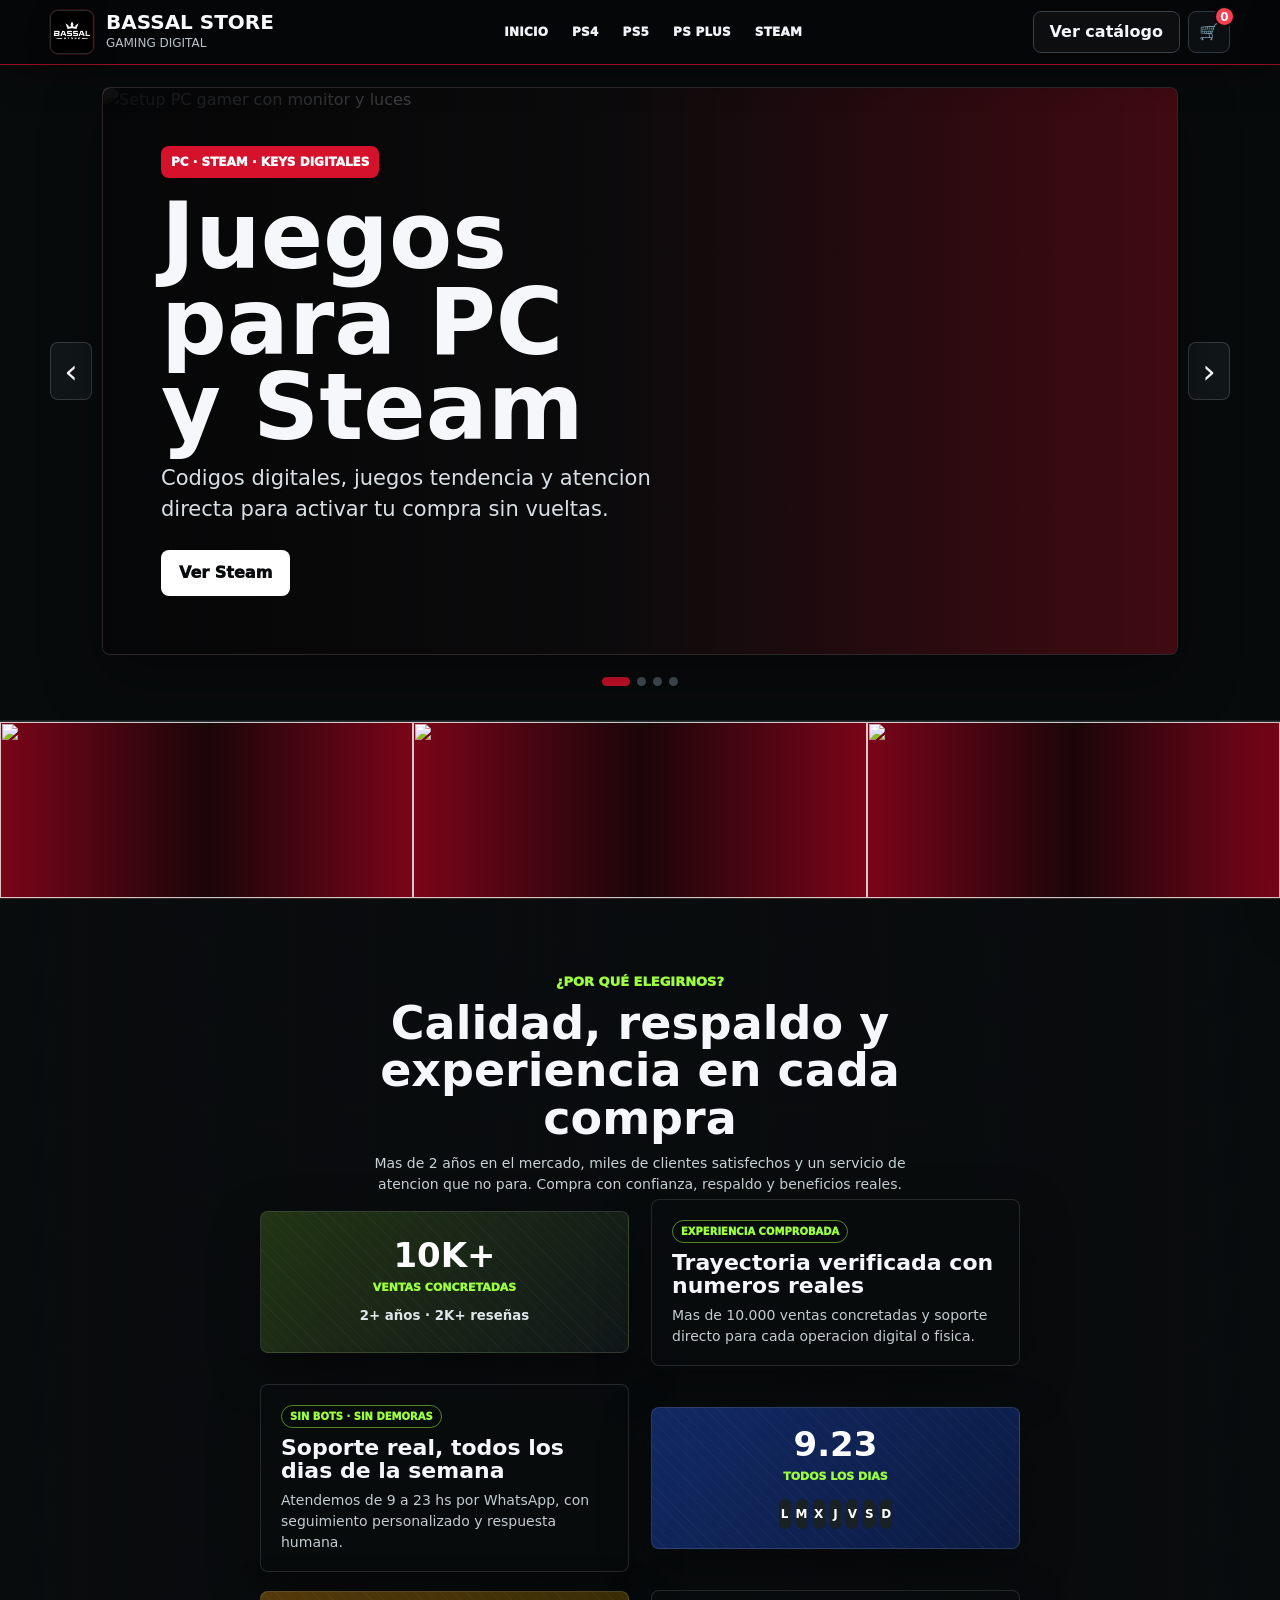
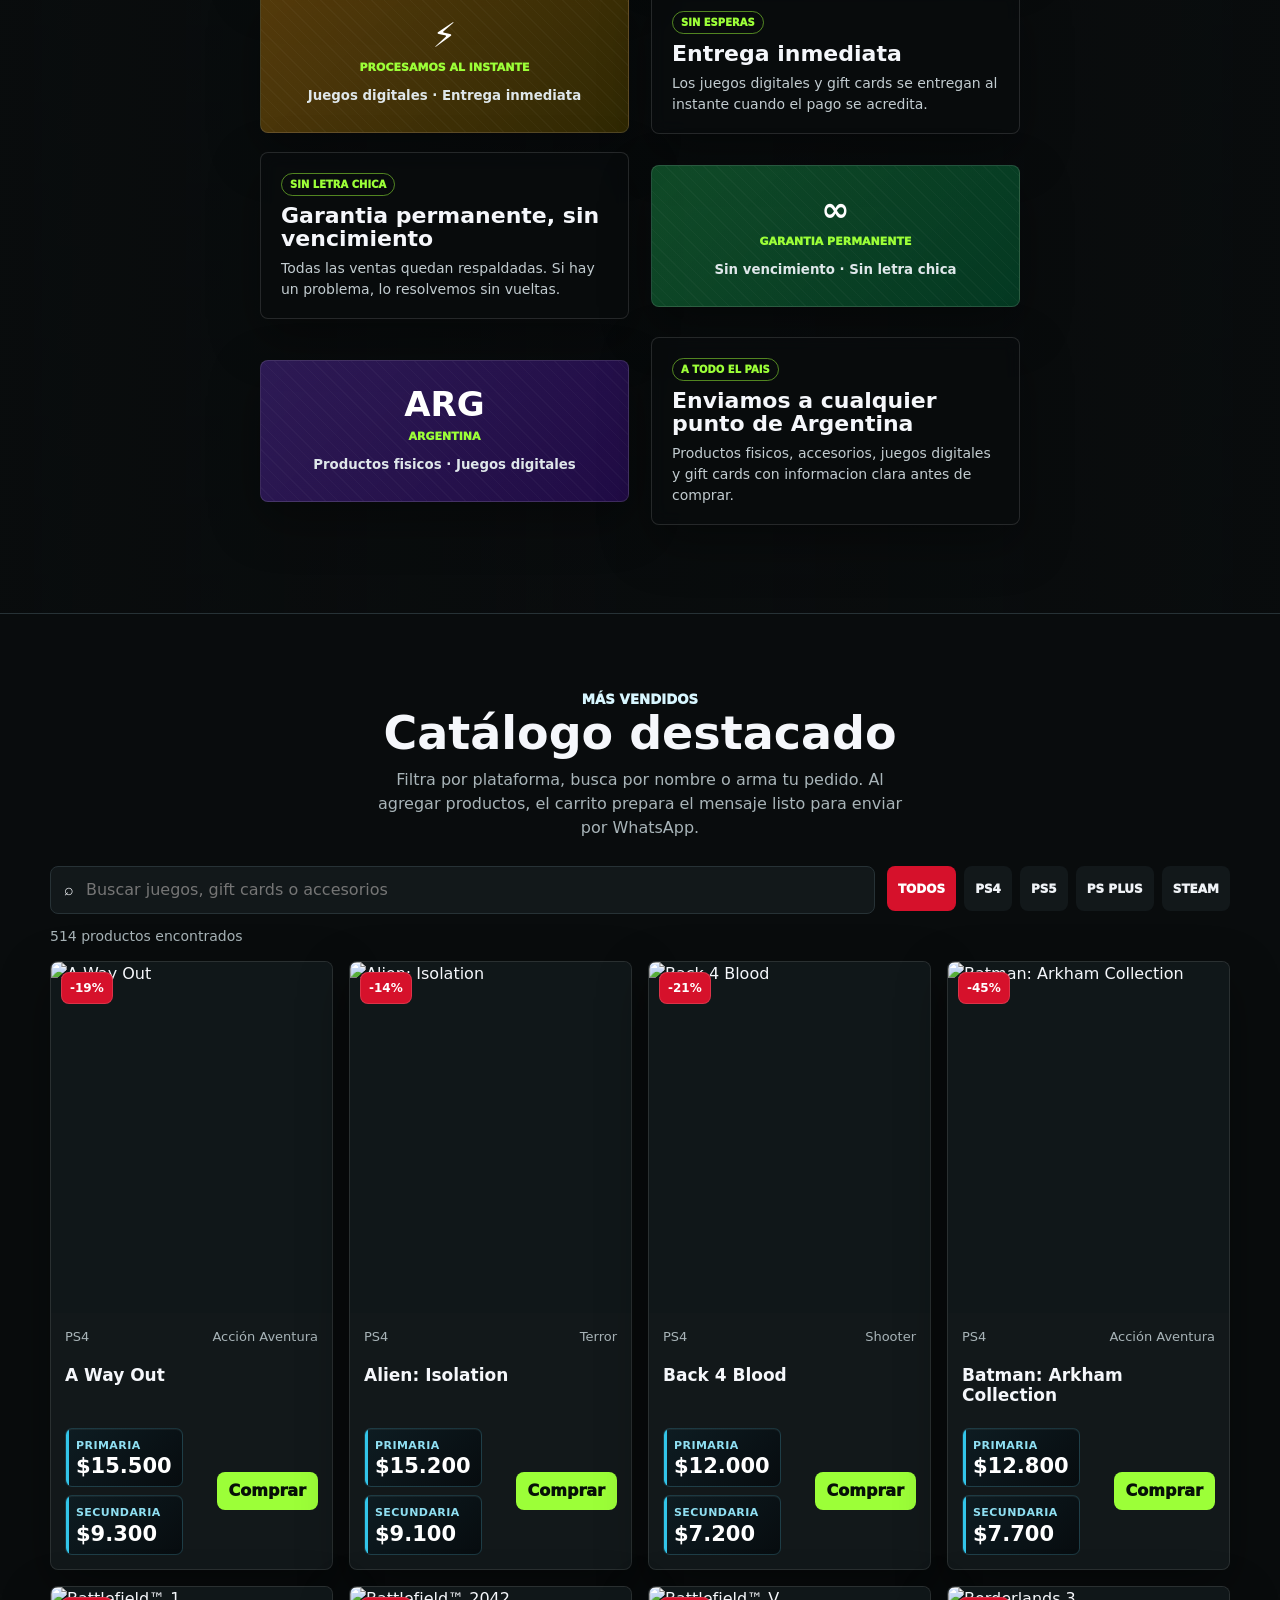
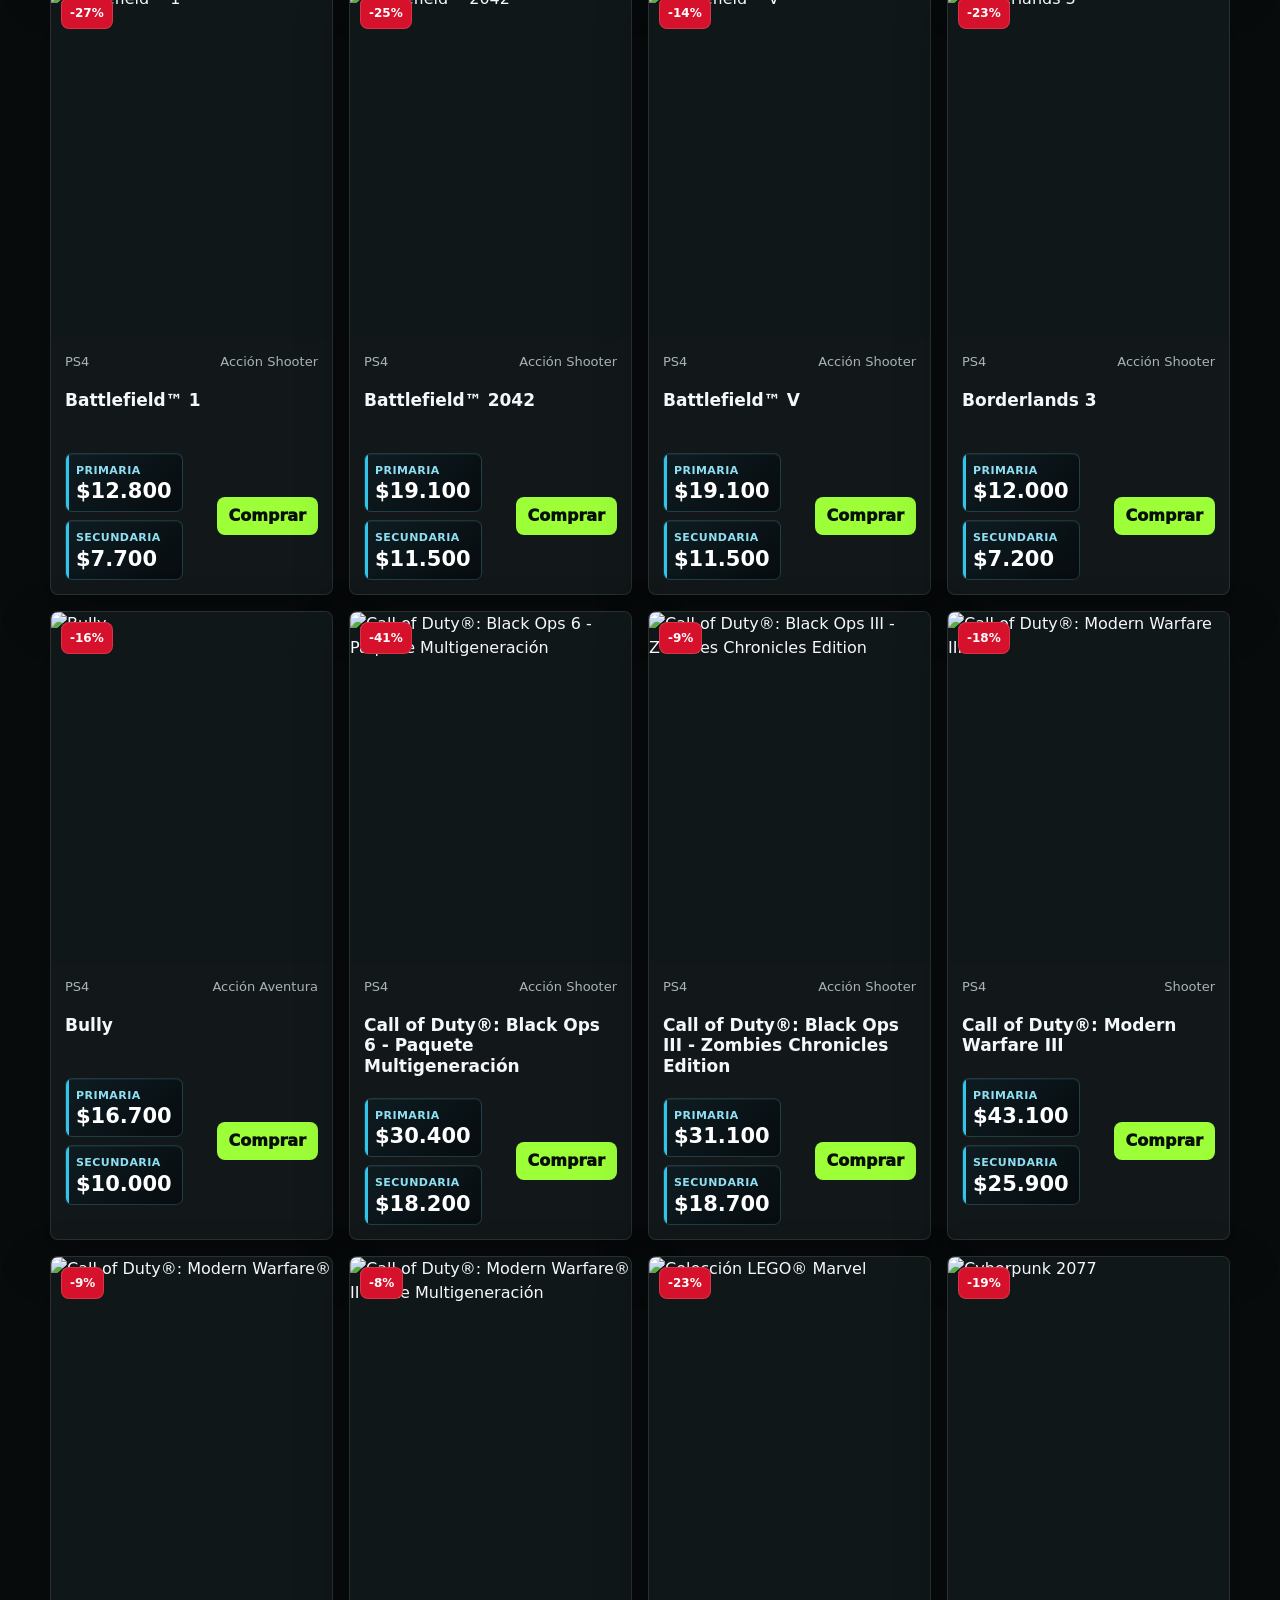
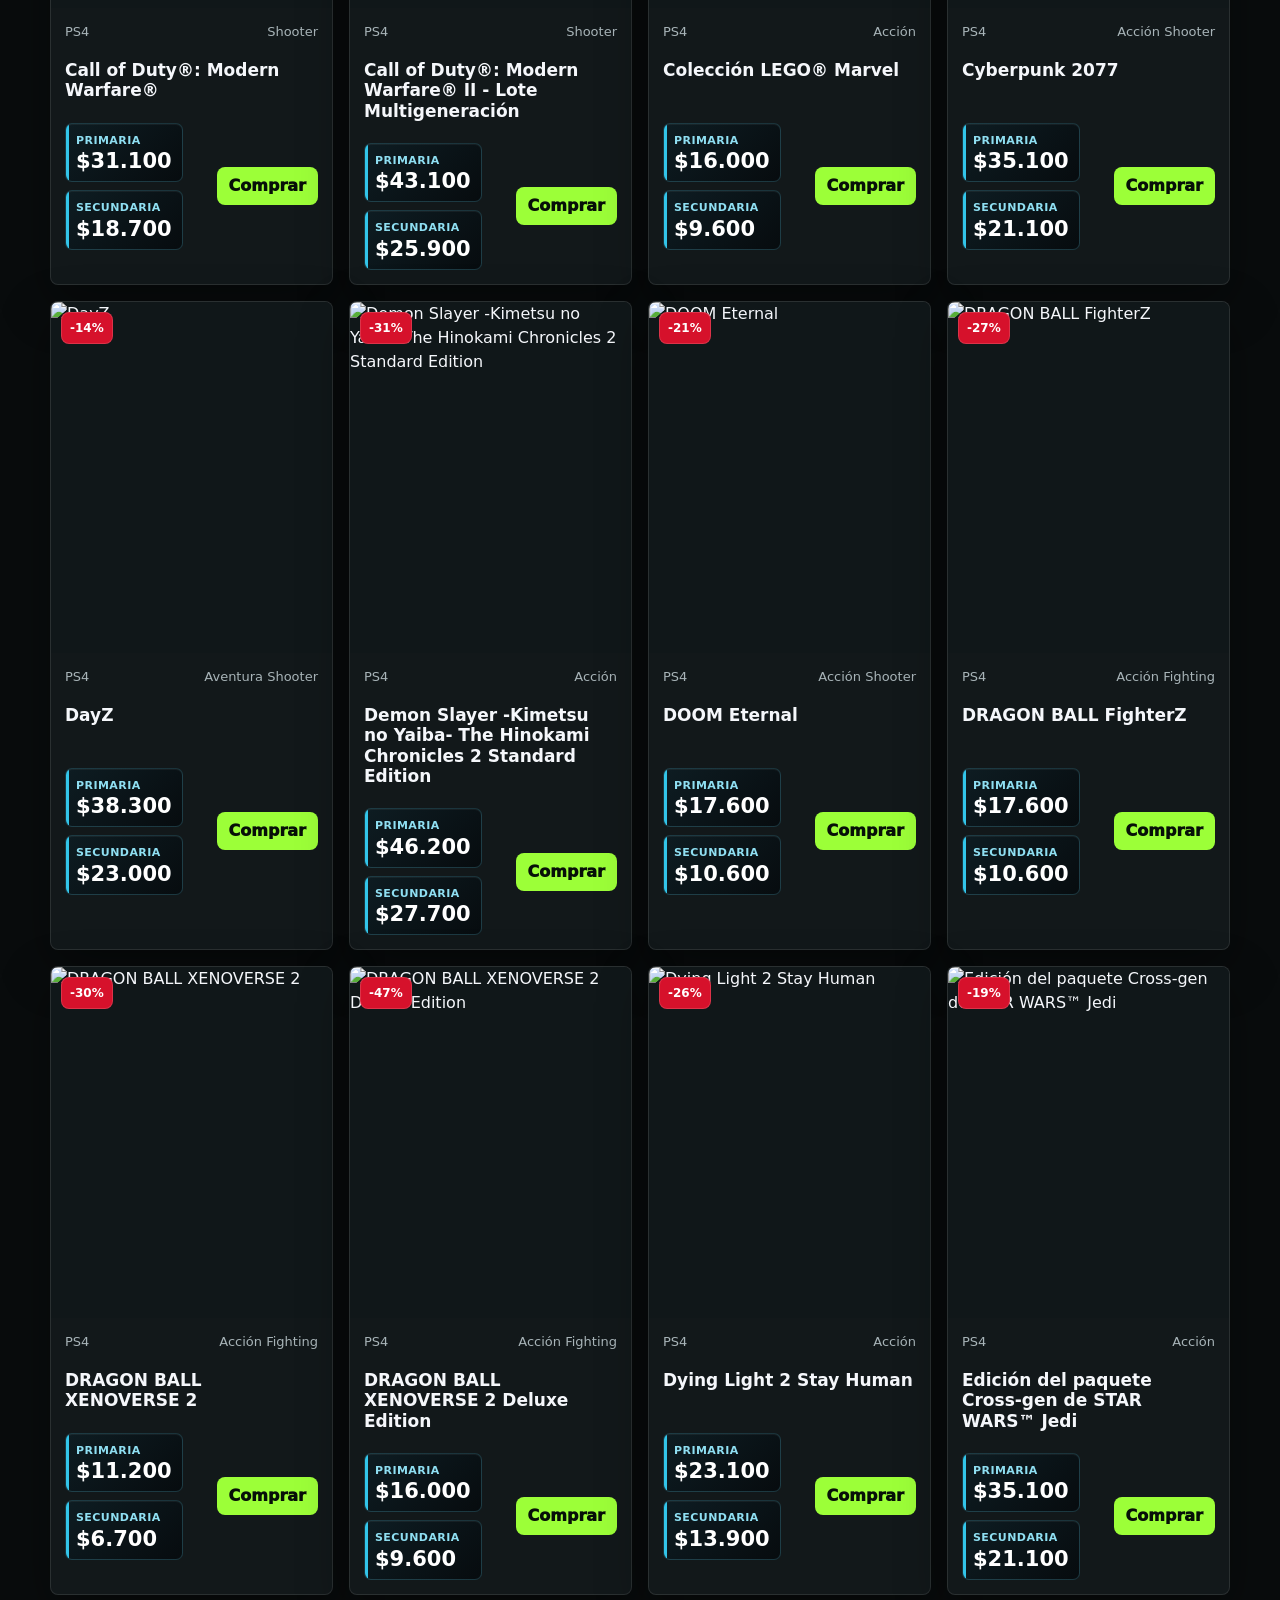
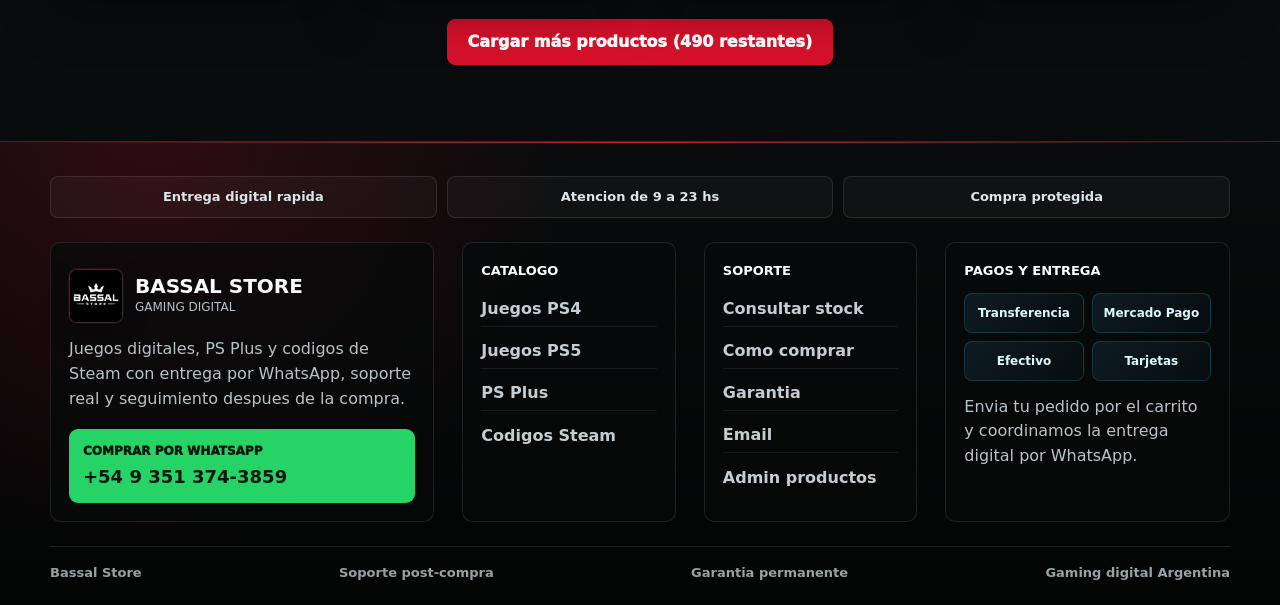
==== commit 79447c0c: "Add files via upload" ====
--- a/index.html
+++ b/index.html
@@ -3,11 +3,23 @@
 <head>
   <meta charset="utf-8">
   <meta name="viewport" content="width=device-width, initial-scale=1">
-  <title>Bassal Store | Gaming digital</title>
-  <meta name="description" content="Bassal Store: juegos digitales, cuentas primarias/secundarias, PS Plus, gift cards y accesorios con entrega rapida por WhatsApp.">
+  <title>Bassal Store | Juegos digitales PS4, PS5, PS Plus y Steam</title>
+  <meta name="description" content="Compra juegos digitales PS4 y PS5, PS Plus y codigos de Steam en Bassal Store. Entrega rapida por WhatsApp, soporte real y garantia post-compra.">
   <link rel="icon" type="image/svg+xml" href="favicon.svg">
+  <meta name="robots" content="index,follow">
+  <meta property="og:site_name" content="Bassal Store">
+  <meta property="og:type" content="website">
+  <meta property="og:title" content="Bassal Store | Juegos digitales y PS Plus">
+  <meta property="og:description" content="Juegos PS4/PS5, PS Plus y codigos de Steam con entrega por WhatsApp.">
+  <meta property="og:image" content="logo.png">
+  <meta name="twitter:card" content="summary_large_image">
+  <meta name="twitter:title" content="Bassal Store | Gaming digital">
+  <meta name="twitter:description" content="Juegos digitales, PS Plus y Steam con entrega rapida por WhatsApp.">
+  <meta name="twitter:image" content="logo.png">
+  <link rel="apple-touch-icon" href="logo.png">
   <link rel="preconnect" href="https://images.unsplash.com">
-  <link rel="preconnect" href="https://images.pexels.com">
+  <link rel="preconnect" href="https://images.pexels.com">
+  <link rel="preconnect" href="https://res.cloudinary.com">
   <meta name="theme-color" content="#090c0d">
   <link rel="stylesheet" href="styles.css">
 </head>
@@ -38,7 +50,7 @@
       <div class="wrap promo-shell">
         <button class="promo-arrow" id="promoPrev" type="button" aria-label="Banner anterior">‹</button>
         <a class="promo-banner" id="promoBanner" href="#catalogo" aria-label="Ver catálogo de juegos digitales">
-          <img id="promoImage" src="https://images.unsplash.com/photo-1542751371-adc38448a05e?q=80&w=1800&auto=format&fit=crop" alt="Setup PC gamer con monitor y luces">
+          <img id="promoImage" fetchpriority="high" decoding="async" src="https://images.unsplash.com/photo-1542751371-adc38448a05e?q=80&w=1800&auto=format&fit=crop" alt="Setup PC gamer con monitor y luces">
           <div class="promo-copy">
             <span id="promoKicker">PC · Steam · Keys digitales</span>
             <h1 id="promoTitle">Juegos para PC y Steam</h1>
@@ -57,9 +69,9 @@
     </section>
 <section class="trust" id="confianza">
       <div class="trust-band" aria-hidden="true">
-        <div><img alt="" src="https://images.unsplash.com/photo-1542751371-adc38448a05e?q=80&w=1100&auto=format&fit=crop"></div>
-        <div><img alt="" src="https://images.unsplash.com/photo-1598550476439-6847785fcea6?q=80&w=1100&auto=format&fit=crop"></div>
-        <div><img alt="" src="https://res.cloudinary.com/dltl3cge3/image/upload/v1764339588/SPIDERMAN2_npjhpp_anfakw.avif"></div>
+        <div><img loading="lazy" decoding="async" alt="" src="https://images.unsplash.com/photo-1542751371-adc38448a05e?q=80&w=1100&auto=format&fit=crop"></div>
+        <div><img loading="lazy" decoding="async" alt="" src="https://images.unsplash.com/photo-1598550476439-6847785fcea6?q=80&w=1100&auto=format&fit=crop"></div>
+        <div><img loading="lazy" decoding="async" alt="" src="https://res.cloudinary.com/dltl3cge3/image/upload/v1764339588/SPIDERMAN2_npjhpp_anfakw.avif"></div>
       </div>
       <div class="trust-inner">
         <div class="trust-title">
@@ -85,9 +97,8 @@
 
         </div>
       </div>
-    </section>
-
-    <section id="catalogo">
+    </section>
+<section id="catalogo">
       <div class="wrap">
         <div class="section-head">
           <div>
@@ -166,6 +177,14 @@
     </div>
   </footer>
 
+
+  <div class="product-loader" id="productLoader" hidden aria-live="polite" aria-label="Cargando producto">
+    <div class="loader-ring">
+      <span class="loader-orbit"></span>
+      <img src="logo.png" alt="Bassal Store">
+    </div>
+    <p>Cargando producto</p>
+  </div>
   <section class="game-detail" id="gameDetail" hidden aria-label="Detalle del juego">
     <div class="game-detail-shell">
       <button class="ghost-button detail-back" type="button" id="detailBack">&larr; Volver al catalogo</button>
@@ -173,7 +192,7 @@
       <div class="detail-hero-card">
         <div class="detail-left">
           <div class="detail-cover-box">
-            <img id="detailImg" src="" alt="Portada del juego">
+            <img id="detailImg" decoding="async" src="" alt="Portada del juego">
           </div>
           <div class="detail-tags" id="detailTags"></div>
         </div>
@@ -231,6 +250,6 @@
     </div>
   </aside>
 
-  <script src="script.js"></script>
+  <script src="script.js" defer></script>
 </body>
 </html>
--- a/styles.css
+++ b/styles.css
@@ -108,7 +108,7 @@
       border:2px solid var(--bg);
     }
     .primary{background:var(--lime);color:#071008;padding:0 16px}
-    .ghost{background:rgba(255,255,255,.03);border:1px solid #364149;padding:0 16px}
+    .ghost{display:inline-flex;align-items:center;justify-content:center;min-width:134px;background:rgba(255,255,255,.03);border:1px solid #364149;padding:0 16px;text-align:center}
     .ghost:hover{border-color:#d6112b;background:rgba(214,17,43,.12)}
     .menu{display:none}
     .eyebrow{
@@ -639,6 +639,7 @@
   font-weight:900;
 }
 .detail-subtitle{margin:10px 0 14px;font-size:18px}
+.account-option[hidden]{display:none!important}
 .account-option{
   width:100%;
   display:flex;
@@ -677,7 +678,8 @@
   .game-detail-shell{padding:16px}
   .detail-layout{grid-template-columns:1fr;gap:22px}
   .detail-cover-box img{aspect-ratio:4/5}
-  .account-option{padding:16px}
+  .account-option[hidden]{display:none!important}
+.account-option{padding:16px}
   .account-option strong{font-size:24px}
 }
 
@@ -1478,4 +1480,441 @@
   .spec-list dd{
     text-align:left;
   }
+}
+/* =========================
+   CATALOGO MOBILE 2X2 / 3X3
+   ========================= */
+@media (max-width:980px){
+  #catalogo .grid{
+    grid-template-columns:repeat(3,minmax(0,1fr));
+    gap:12px;
+  }
+}
+@media (max-width:720px){
+  #catalogo .grid{
+    grid-template-columns:repeat(2,minmax(0,1fr));
+    gap:10px;
+  }
+  #catalogo .product-media{
+    aspect-ratio:4/5;
+  }
+  #catalogo .product-body{
+    padding:10px;
+    gap:8px;
+  }
+  #catalogo .meta{
+    font-size:10px;
+    gap:6px;
+    margin-bottom:0;
+  }
+  #catalogo .product h3{
+    font-size:13px;
+    line-height:1.15;
+    min-height:45px;
+  }
+  #catalogo .price-row{
+    display:grid;
+    gap:8px;
+  }
+  #catalogo .add{
+    width:100%;
+    height:36px;
+    padding:0 8px;
+    font-size:13px;
+  }
+  #catalogo .psplus-price-stack{
+    gap:6px;
+  }
+  #catalogo .psplus-price-stack div{
+    padding:7px 8px;
+  }
+  #catalogo .psplus-price-stack span{
+    font-size:9px;
+  }
+  #catalogo .psplus-price-stack b{
+    font-size:16px;
+  }
+  #catalogo .badge{
+    top:7px;
+    left:7px;
+    padding:4px 6px;
+    font-size:10px;
+  }
+}
+@media (max-width:360px){
+  #catalogo .grid{
+    grid-template-columns:repeat(2,minmax(0,1fr));
+    gap:8px;
+  }
+  #catalogo .product h3{
+    font-size:12px;
+  }
+}
+/* =========================
+   MOBILE COMPLETE / SEO PERFORMANCE
+   ========================= */
+@media (prefers-reduced-motion: reduce){
+  *,*::before,*::after{
+    scroll-behavior:auto!important;
+    transition-duration:.01ms!important;
+    animation-duration:.01ms!important;
+    animation-iteration-count:1!important;
+  }
+}
+
+.drawer{
+  z-index:160;
+}
+
+@media (max-width:980px){
+  .nav .wrap{
+    grid-template-columns:auto minmax(0,1fr) auto;
+  }
+  .actions{
+    grid-column:3;
+  }
+  .nav.open .links{
+    z-index:45;
+  }
+}
+
+@media (max-width:720px){
+  body{
+    overflow-x:hidden;
+  }
+  .hero{
+    padding:16px 0 22px;
+  }
+  .promo-shell{
+    width:min(100% - 18px,1180px);
+  }
+  .promo-banner{
+    min-height:360px;
+    border-radius:12px;
+  }
+  .promo-copy{
+    padding:22px;
+    max-width:100%;
+  }
+  .promo-copy h1{
+    font-size:clamp(38px,11vw,58px);
+    line-height:.95;
+  }
+  .promo-copy p{
+    font-size:15px;
+  }
+  .promo-arrow{
+    width:38px;
+    height:48px;
+  }
+  .toolbar{
+    gap:10px;
+  }
+  .search{
+    min-height:44px;
+  }
+  .filters{
+    display:flex;
+    overflow-x:auto;
+    padding-bottom:6px;
+    scrollbar-width:none;
+  }
+  .filters::-webkit-scrollbar{
+    display:none;
+  }
+  .chip{
+    flex:0 0 auto;
+  }
+  .result-summary{
+    font-size:12px;
+  }
+  .drawer{
+    width:100%;
+    border-left:0;
+  }
+  .drawer-head{
+    padding:14px 12px;
+  }
+  .drawer-foot{
+    padding:14px 12px calc(14px + env(safe-area-inset-bottom));
+  }
+  .cart-line{
+    grid-template-columns:52px minmax(0,1fr) auto;
+    gap:10px;
+  }
+  .cart-line img{
+    width:52px;
+    height:52px;
+  }
+  .game-detail{
+    padding:8px 0;
+  }
+  .game-detail-shell{
+    width:min(100% - 14px,1180px);
+    max-height:calc(100dvh - 16px);
+    padding:14px;
+    border-radius:12px;
+  }
+  .detail-back{
+    width:100%;
+    min-height:44px;
+    justify-content:center;
+    margin-bottom:14px;
+  }
+  .detail-hero-card{
+    gap:18px;
+  }
+  .detail-left{
+    width:min(100%,280px);
+    margin:0 auto;
+  }
+  .detail-cover-box{
+    border-radius:12px;
+  }
+  .detail-info h1{
+    font-size:clamp(30px,9vw,44px);
+    line-height:.98;
+  }
+  .detail-description{
+    font-size:14px;
+  }
+  .detail-notes{
+    gap:6px;
+    margin:8px 0 16px;
+  }
+  .detail-notes span{
+    font-size:11px;
+  }
+  .account-option{
+    grid-template-columns:minmax(0,1fr) auto;
+    padding:14px;
+    gap:10px;
+  }
+  .account-option b{
+    font-size:18px;
+  }
+  .account-option strong{
+    font-size:22px;
+  }
+  .detail-add{
+    min-height:50px;
+  }
+  .detail-tabs{
+    overflow-x:auto;
+    scrollbar-width:none;
+  }
+  .detail-tabs::-webkit-scrollbar{
+    display:none;
+  }
+  .detail-tabs button{
+    min-width:126px;
+  }
+  .detail-tab-panel{
+    padding:14px;
+  }
+  .site-footer{
+    padding-bottom:calc(24px + env(safe-area-inset-bottom));
+  }
+}
+
+@media (max-width:420px){
+  .brand b{
+    max-width:120px;
+    white-space:nowrap;
+    overflow:hidden;
+    text-overflow:ellipsis;
+  }
+  .icon-btn{
+    width:42px;
+    height:42px;
+  }
+  .promo-copy h1{
+    font-size:clamp(34px,12vw,48px);
+  }
+  .account-option{
+    align-items:start;
+  }
+  .account-option strong{
+    font-size:20px;
+  }
+}
+/* =========================
+   SCROLL REVEAL ANIMATIONS
+   ========================= */
+.reveal-on-scroll{
+  opacity:0;
+  transform:translateY(34px) scale(.985);
+  filter:blur(5px);
+  transition:
+    opacity .72s cubic-bezier(.2,.7,.2,1),
+    transform .72s cubic-bezier(.2,.7,.2,1),
+    filter .72s cubic-bezier(.2,.7,.2,1),
+    border-color .2s ease,
+    box-shadow .2s ease;
+  transition-delay:var(--reveal-delay,0ms);
+  will-change:opacity,transform,filter;
+}
+
+.reveal-on-scroll.is-visible{
+  opacity:1;
+  transform:translateY(0) scale(1);
+  filter:blur(0);
+}
+
+.trust-title.reveal-on-scroll{
+  transform:translateY(26px);
+}
+
+.feature-card.reveal-on-scroll:nth-child(odd),
+.feature-text.reveal-on-scroll:nth-child(odd){
+  transform:translateX(-24px) translateY(28px) scale(.985);
+}
+
+.feature-card.reveal-on-scroll:nth-child(even),
+.feature-text.reveal-on-scroll:nth-child(even){
+  transform:translateX(24px) translateY(28px) scale(.985);
+}
+
+.feature-card.reveal-on-scroll.is-visible,
+.feature-text.reveal-on-scroll.is-visible{
+  transform:translateX(0) translateY(0) scale(1);
+}
+
+.product.reveal-on-scroll{
+  transform:translateY(26px) scale(.98);
+}
+
+.product.reveal-on-scroll.is-visible{
+  transform:translateY(0) scale(1);
+}
+
+@media (max-width:720px){
+  .reveal-on-scroll,
+  .feature-card.reveal-on-scroll:nth-child(odd),
+  .feature-card.reveal-on-scroll:nth-child(even),
+  .feature-text.reveal-on-scroll:nth-child(odd),
+  .feature-text.reveal-on-scroll:nth-child(even){
+    transform:translateY(24px) scale(.985);
+    filter:blur(3px);
+  }
+  .reveal-on-scroll.is-visible,
+  .feature-card.reveal-on-scroll.is-visible,
+  .feature-text.reveal-on-scroll.is-visible{
+    transform:translateY(0) scale(1);
+    filter:blur(0);
+  }
+}
+
+@media (prefers-reduced-motion: reduce){
+  .reveal-on-scroll,
+  .reveal-on-scroll.is-visible{
+    opacity:1!important;
+    transform:none!important;
+    filter:none!important;
+    transition:none!important;
+  }
+}
+/* =========================
+   PRODUCT CLICK LOADER
+   ========================= */
+.product-loader{
+  position:fixed;
+  inset:0;
+  z-index:220;
+  display:grid;
+  place-items:center;
+  align-content:center;
+  gap:18px;
+  background:rgba(12,13,14,.94);
+  opacity:0;
+  pointer-events:none;
+  transition:opacity .18s ease;
+}
+
+.product-loader.active{
+  opacity:1;
+  pointer-events:auto;
+}
+
+.product-loader.closing{
+  opacity:0;
+}
+
+.product-loader[hidden]{
+  display:none!important;
+}
+
+.loader-ring{
+  position:relative;
+  width:188px;
+  height:188px;
+  display:grid;
+  place-items:center;
+  border-radius:50%;
+  background:
+    radial-gradient(circle at center, rgba(214,17,43,.15), transparent 58%),
+    #17191a;
+  box-shadow:0 26px 80px rgba(0,0,0,.5);
+}
+
+.loader-ring::before{
+  content:"";
+  position:absolute;
+  inset:12px;
+  border-radius:50%;
+  border:2px solid rgba(255,255,255,.08);
+}
+
+.loader-orbit{
+  position:absolute;
+  inset:0;
+  border-radius:50%;
+  border:4px solid rgba(214,17,43,.22);
+  border-top-color:#e4112d;
+  border-right-color:#e4112d;
+  animation:loaderSpin 1s linear infinite;
+}
+
+.loader-ring img{
+  width:86px;
+  height:86px;
+  border-radius:16px;
+  object-fit:cover;
+  box-shadow:0 0 34px rgba(214,17,43,.26);
+  animation:loaderPulse 1.15s ease-in-out infinite;
+}
+
+.product-loader p{
+  color:#fff;
+  font-weight:950;
+  font-size:14px;
+  text-transform:uppercase;
+  letter-spacing:.04em;
+}
+
+@keyframes loaderSpin{
+  to{transform:rotate(360deg)}
+}
+
+@keyframes loaderPulse{
+  0%,100%{transform:scale(1); opacity:.88}
+  50%{transform:scale(1.06); opacity:1}
+}
+
+@media (max-width:720px){
+  .loader-ring{
+    width:154px;
+    height:154px;
+  }
+  .loader-ring img{
+    width:72px;
+    height:72px;
+  }
+}
+
+@media (prefers-reduced-motion: reduce){
+  .loader-orbit,
+  .loader-ring img{
+    animation:none!important;
+  }
 }
